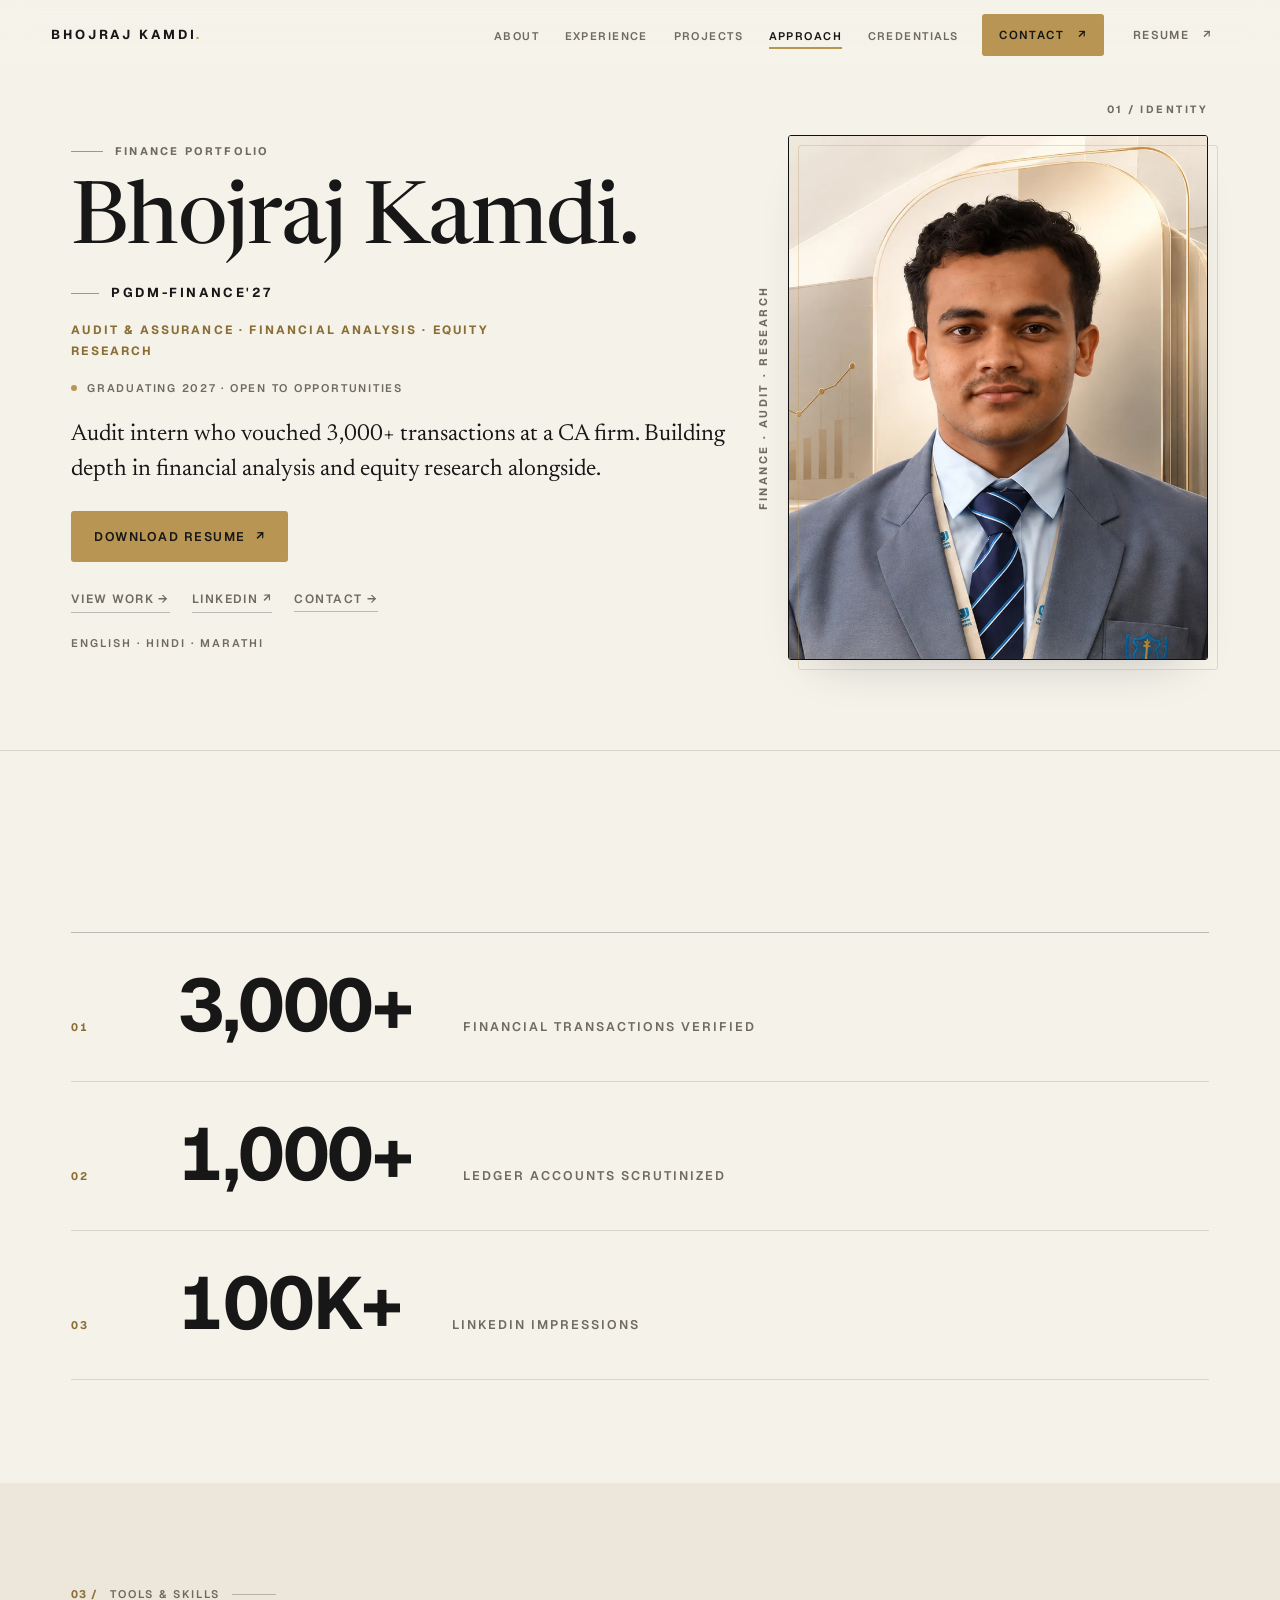
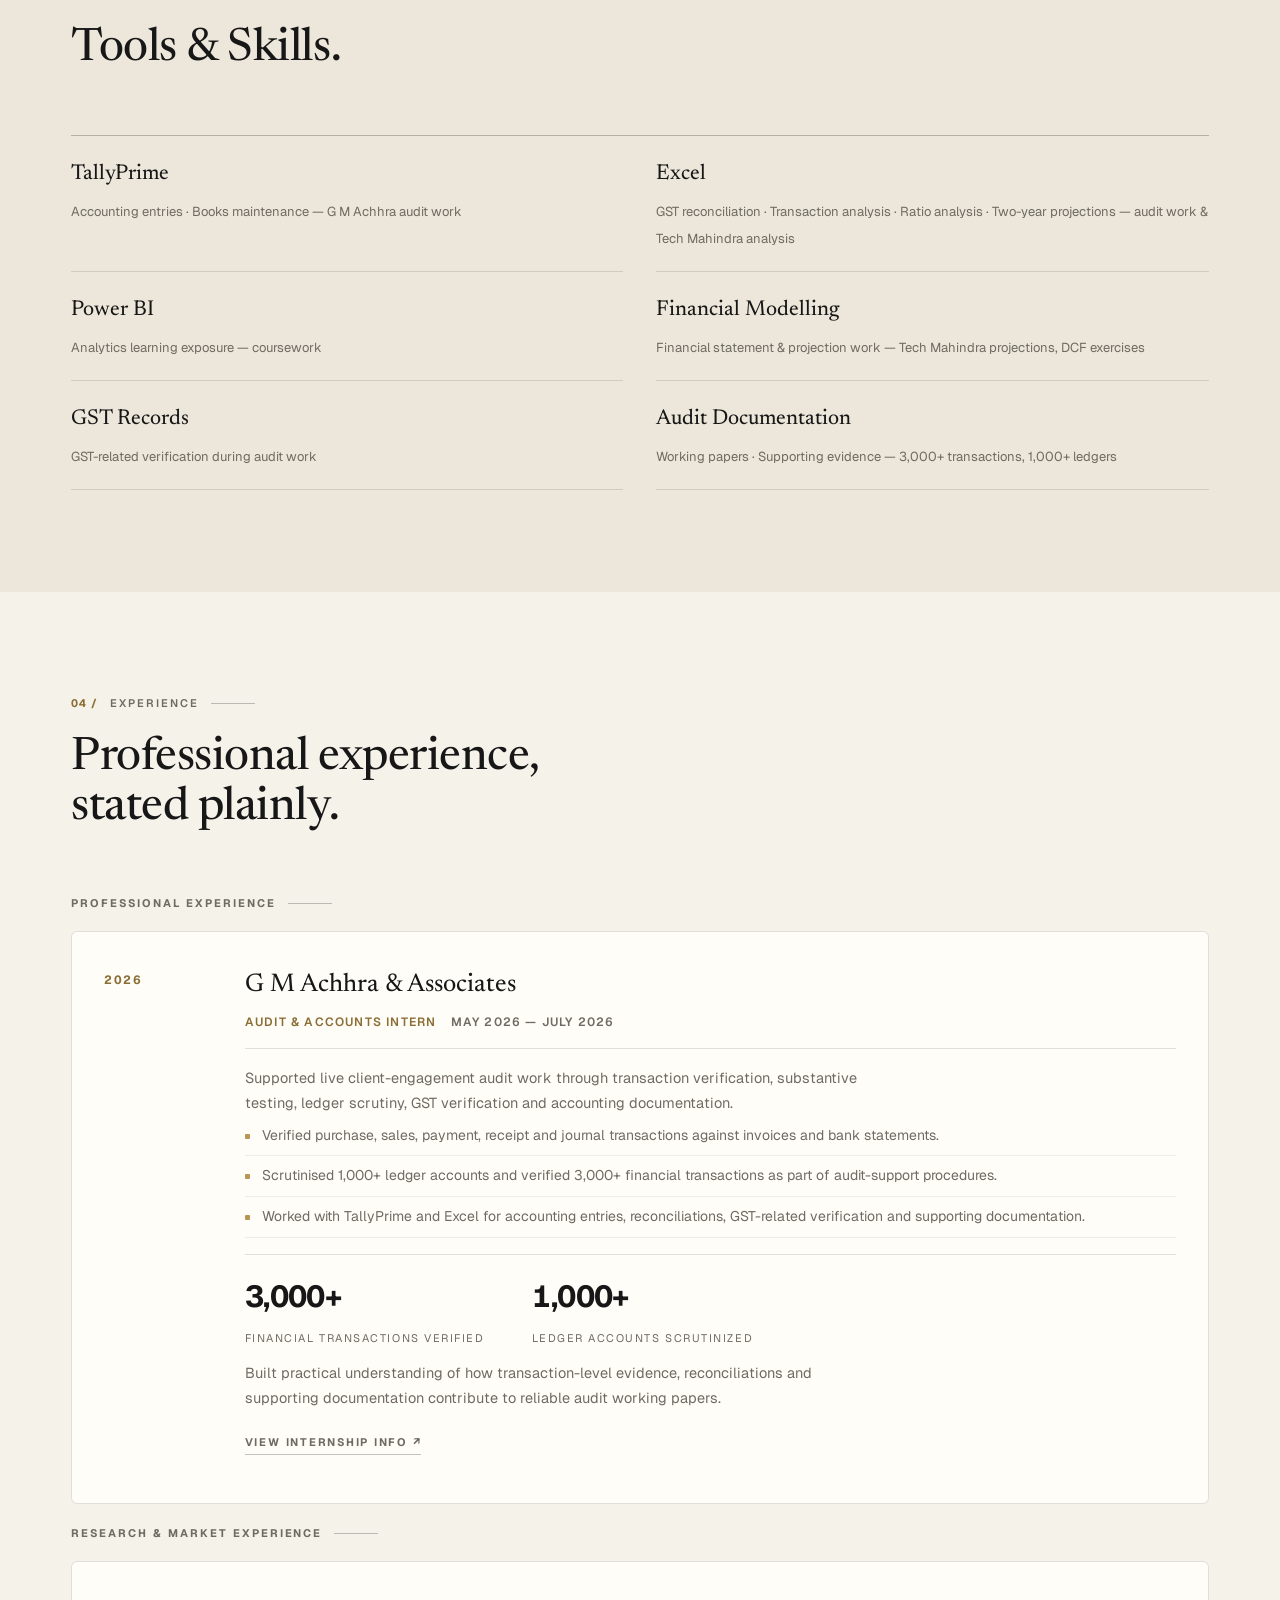
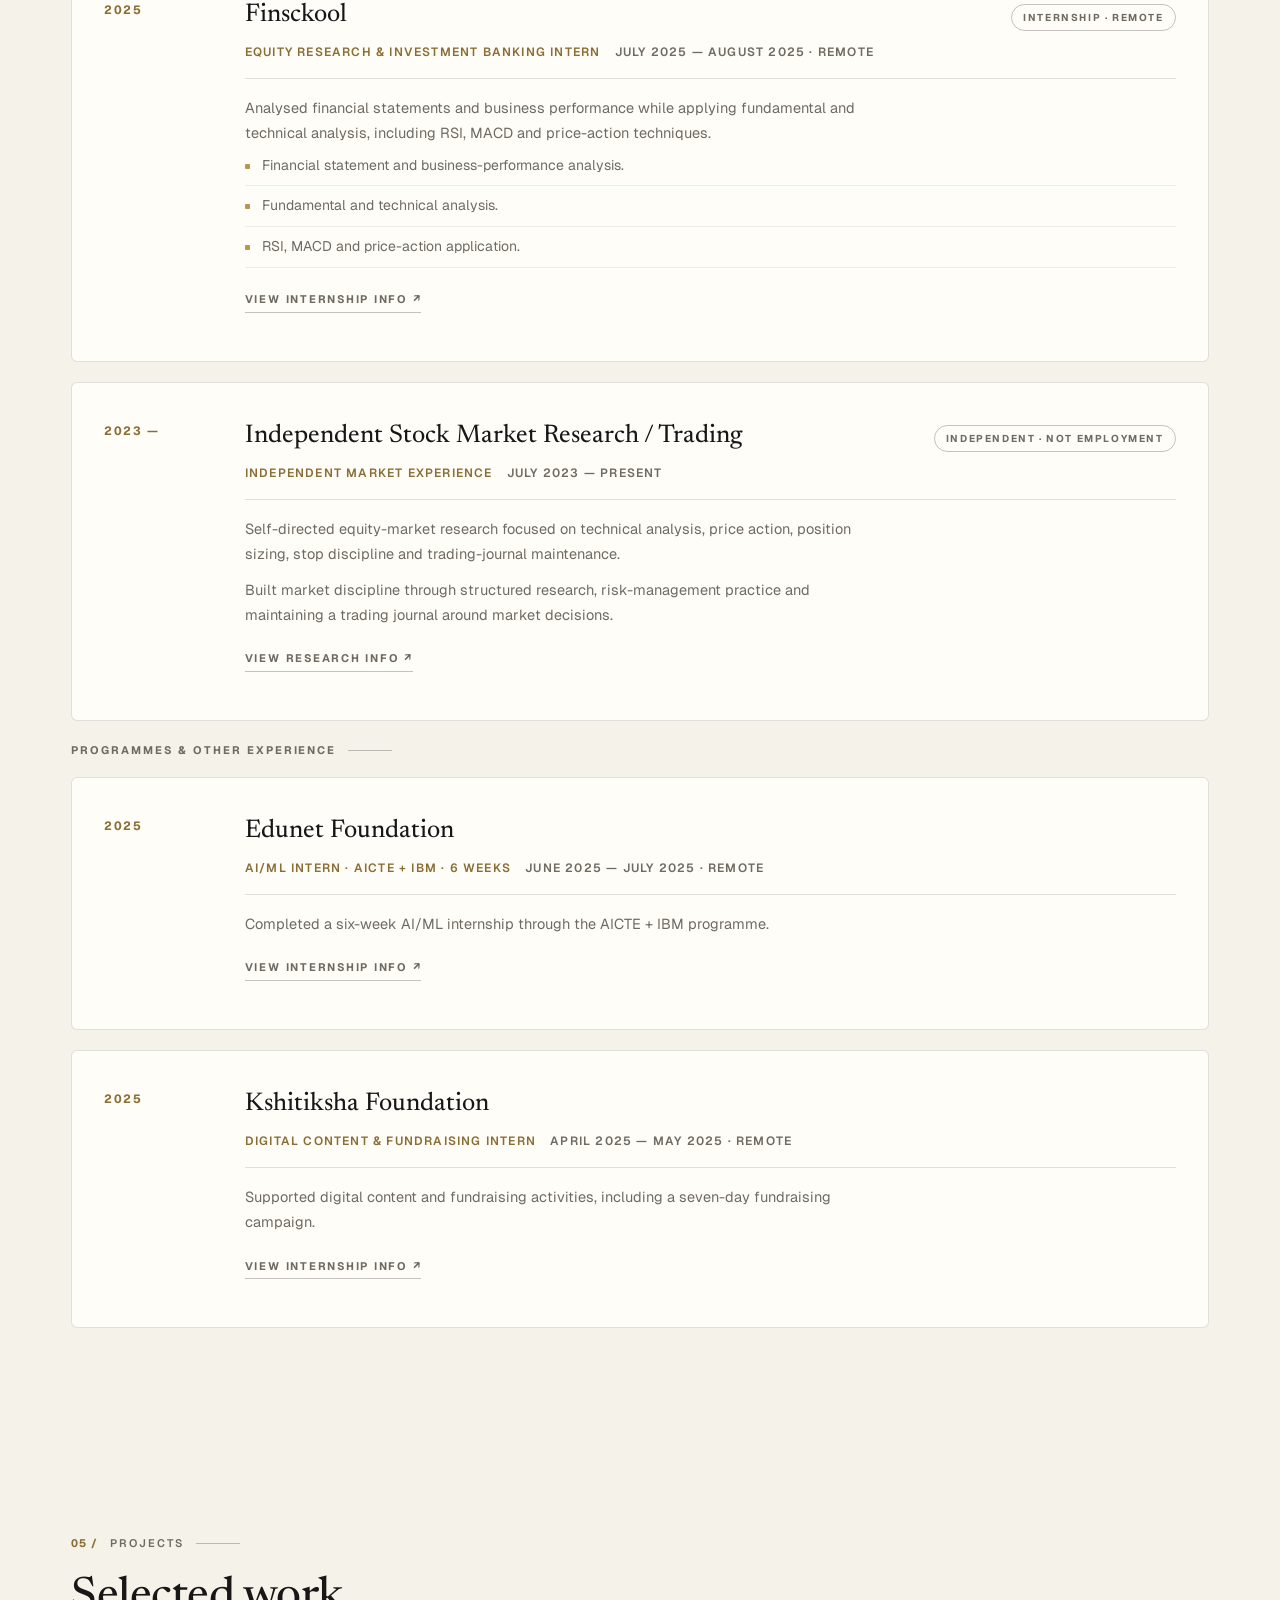
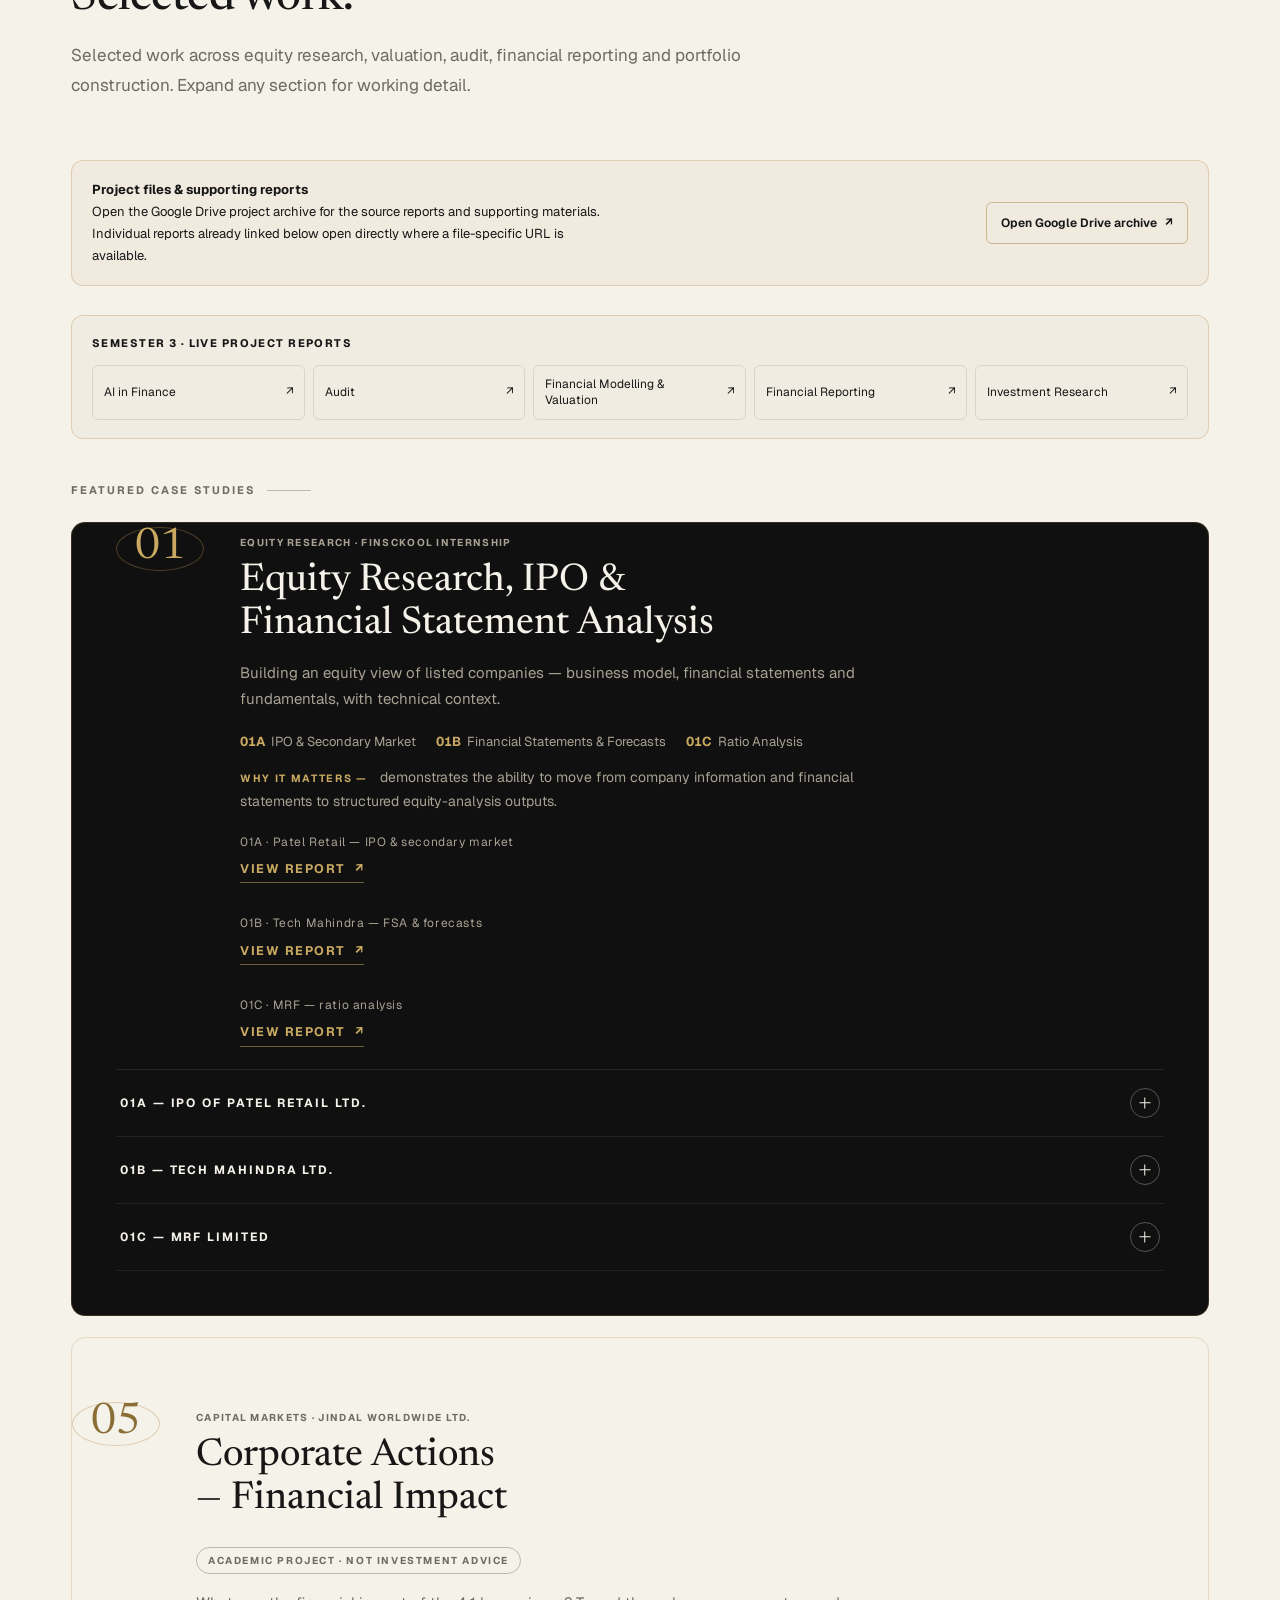
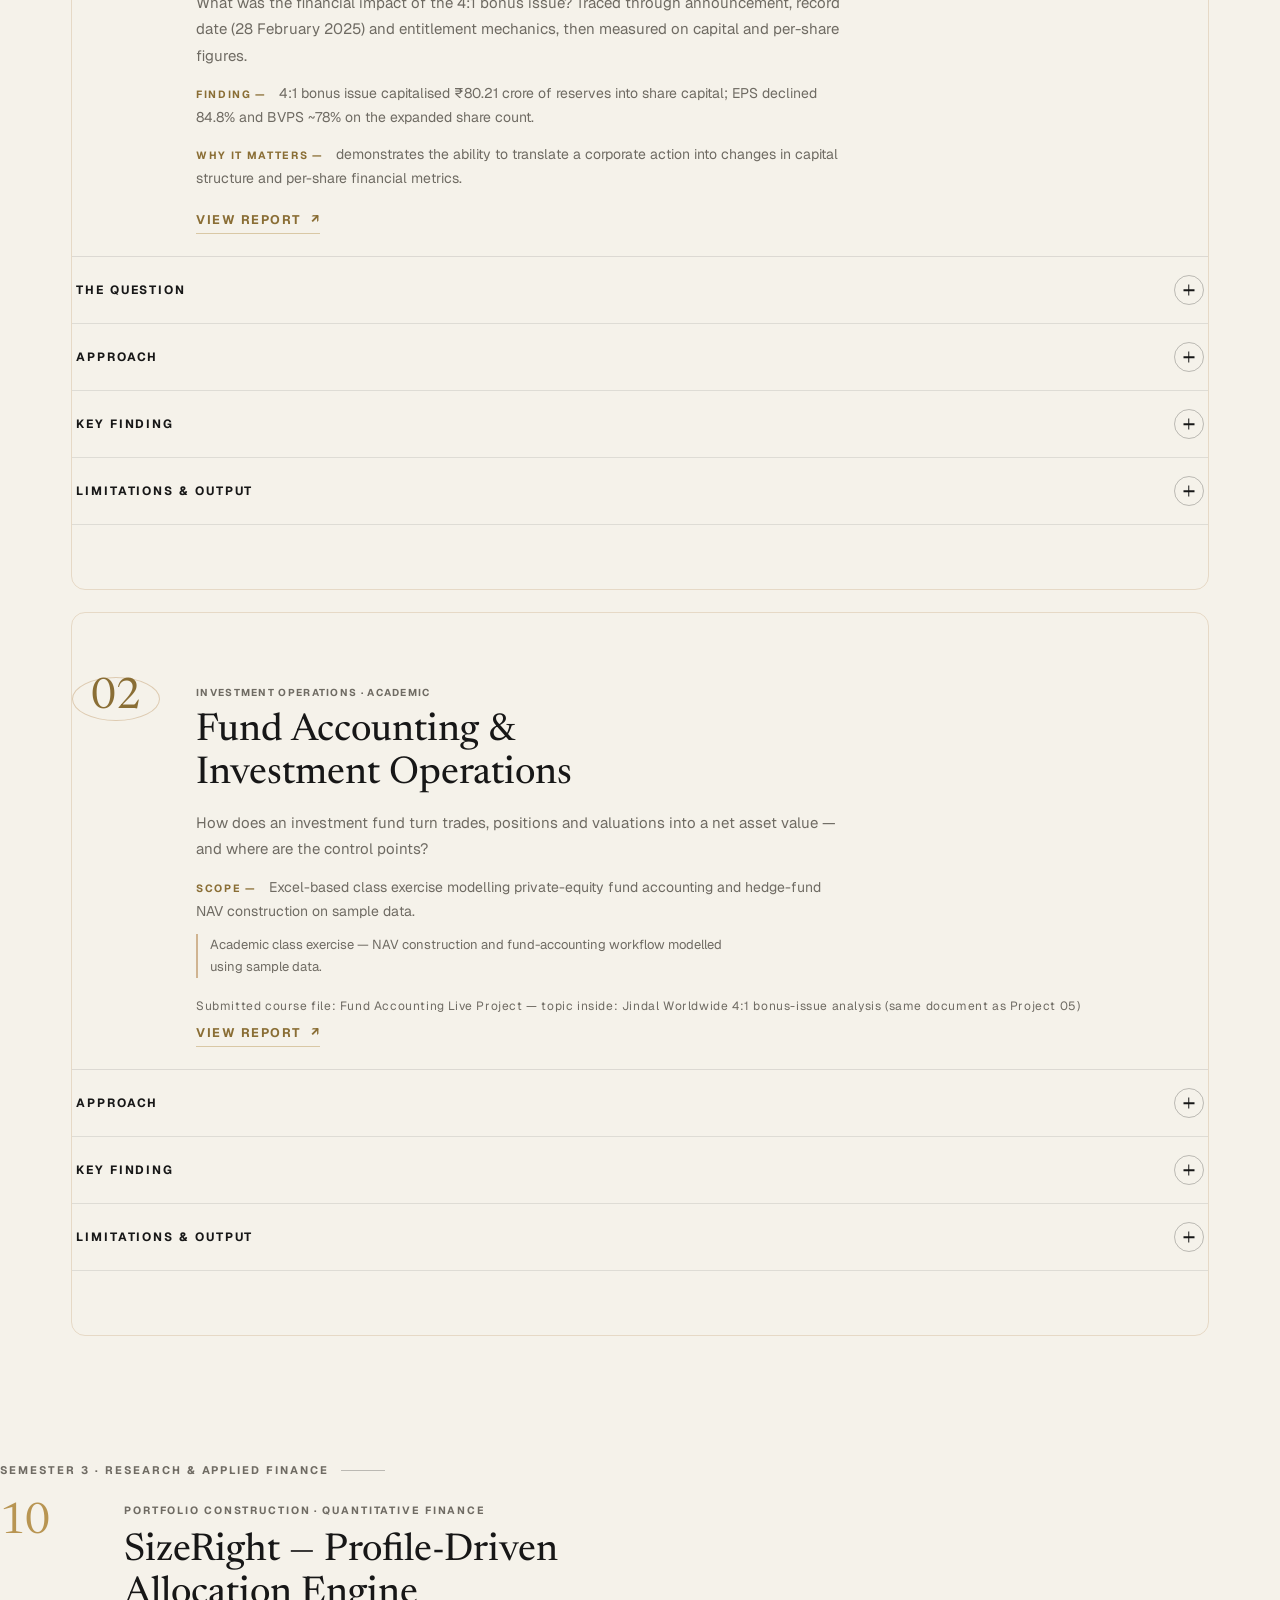
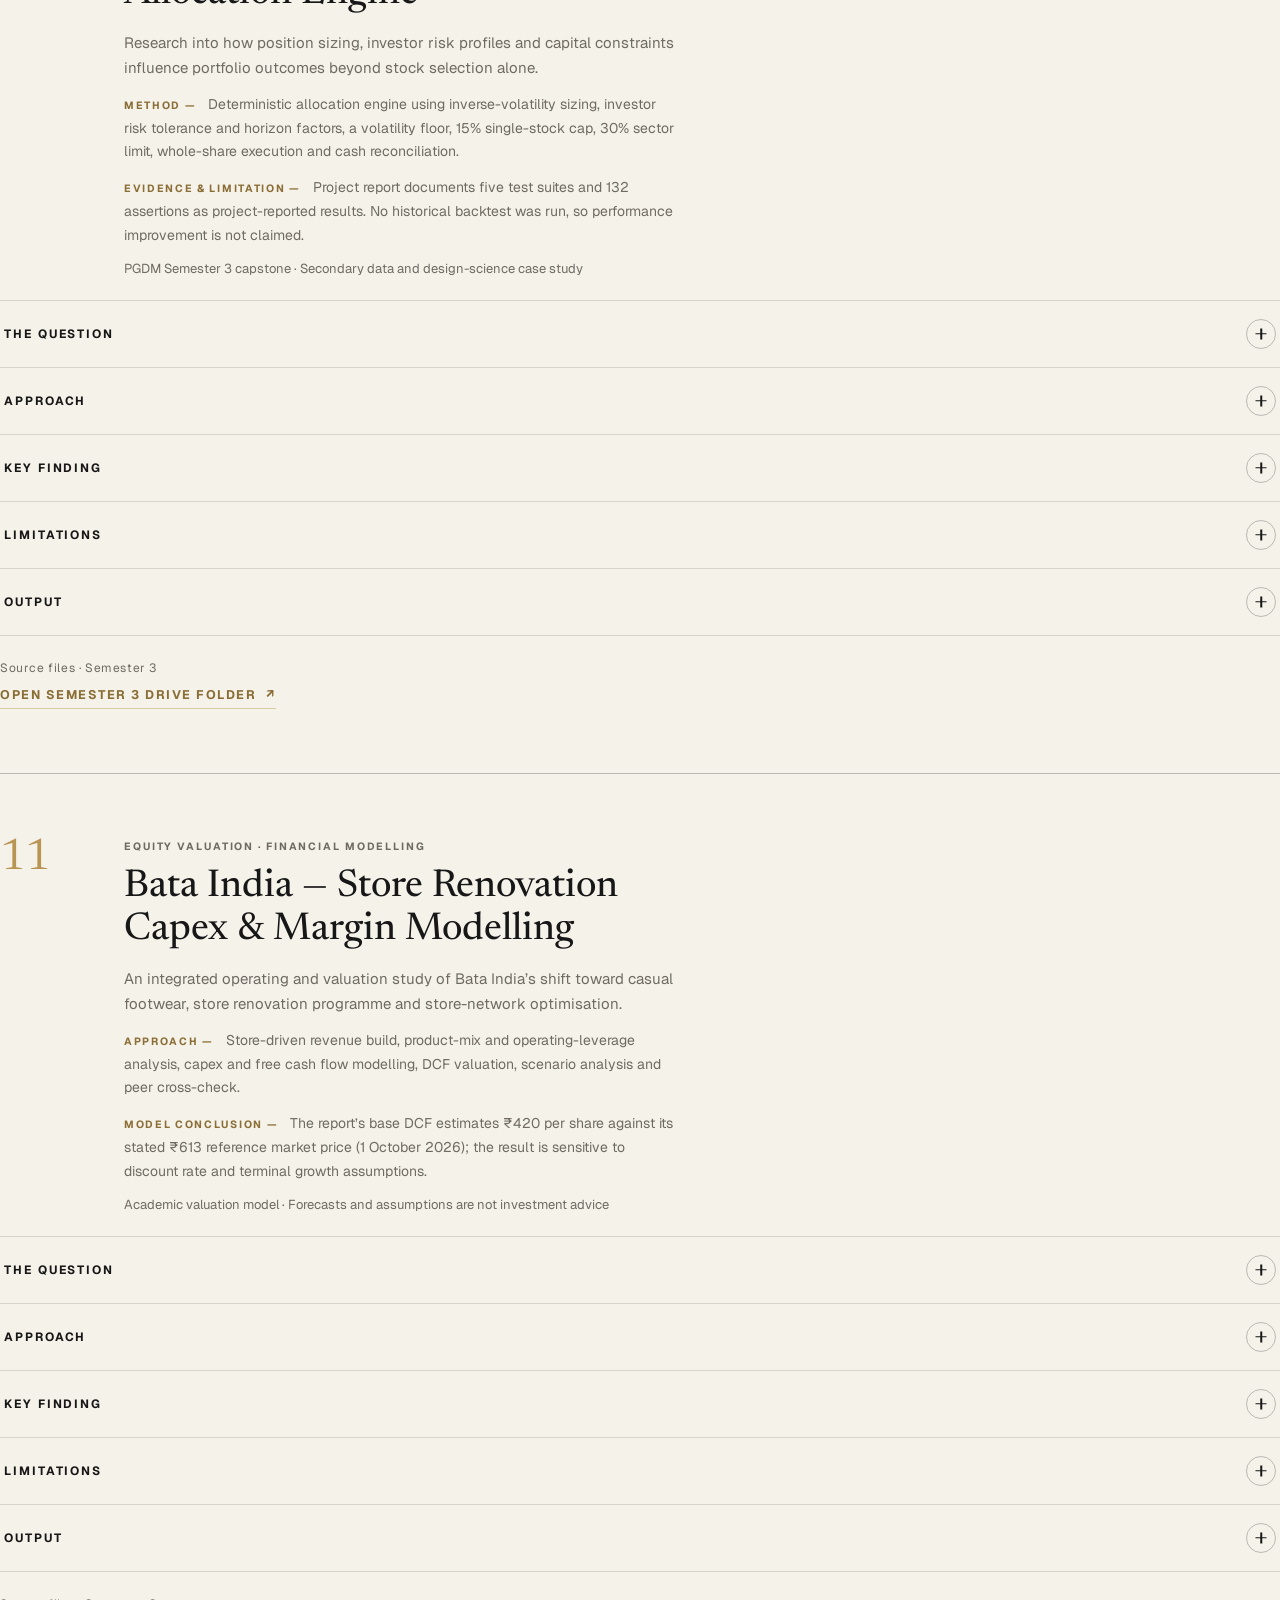
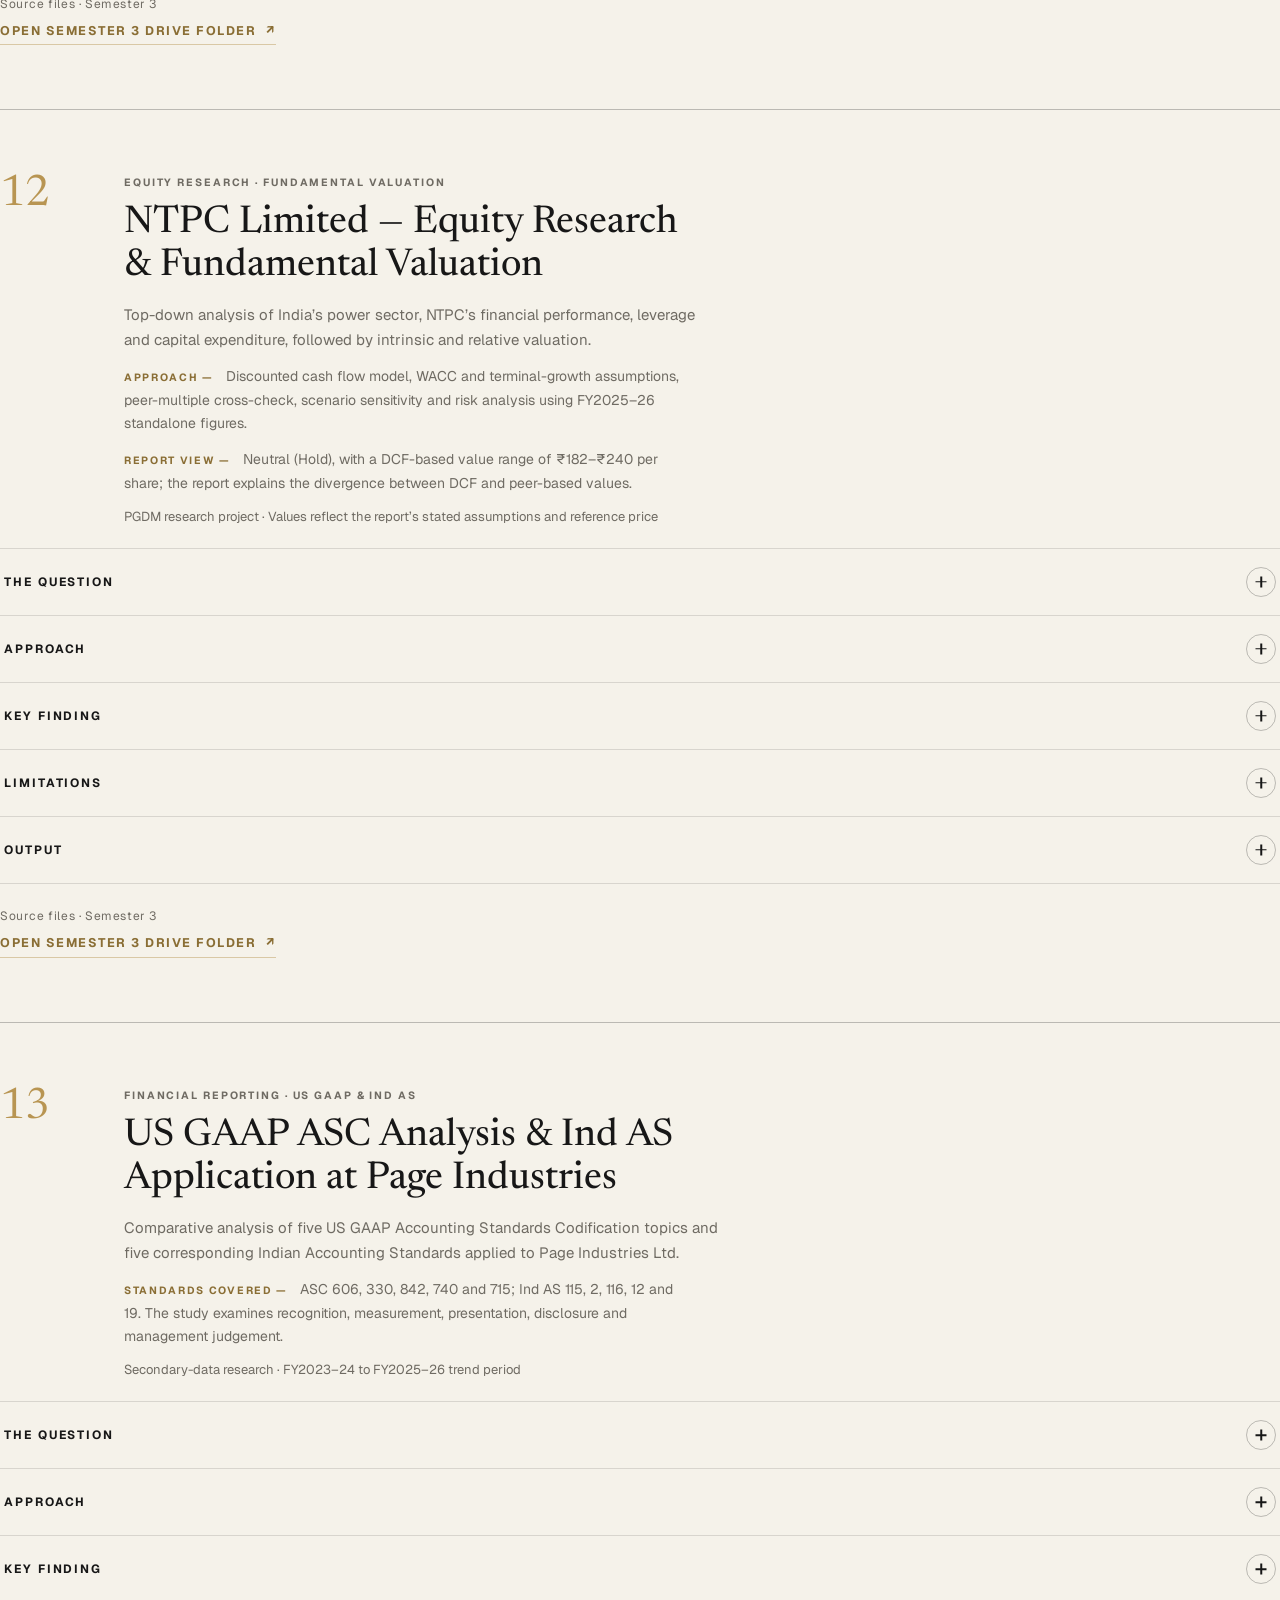
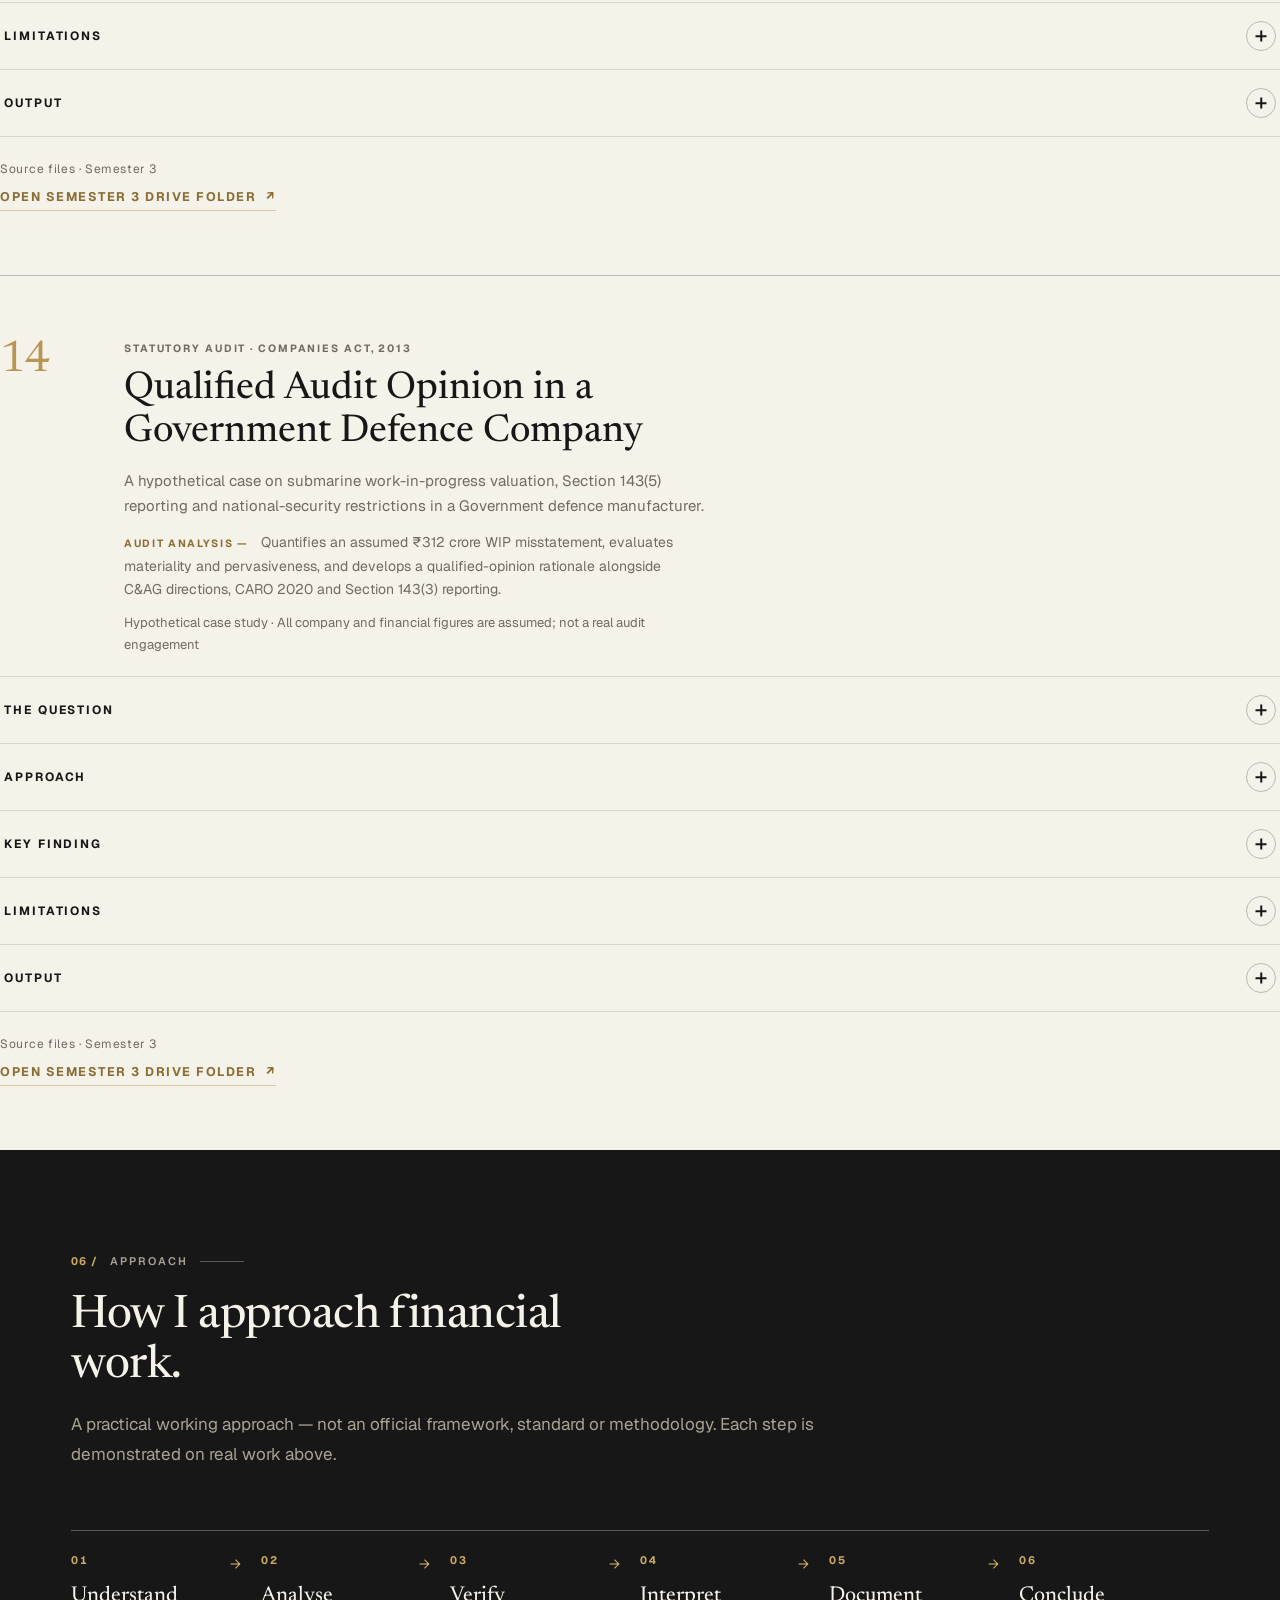
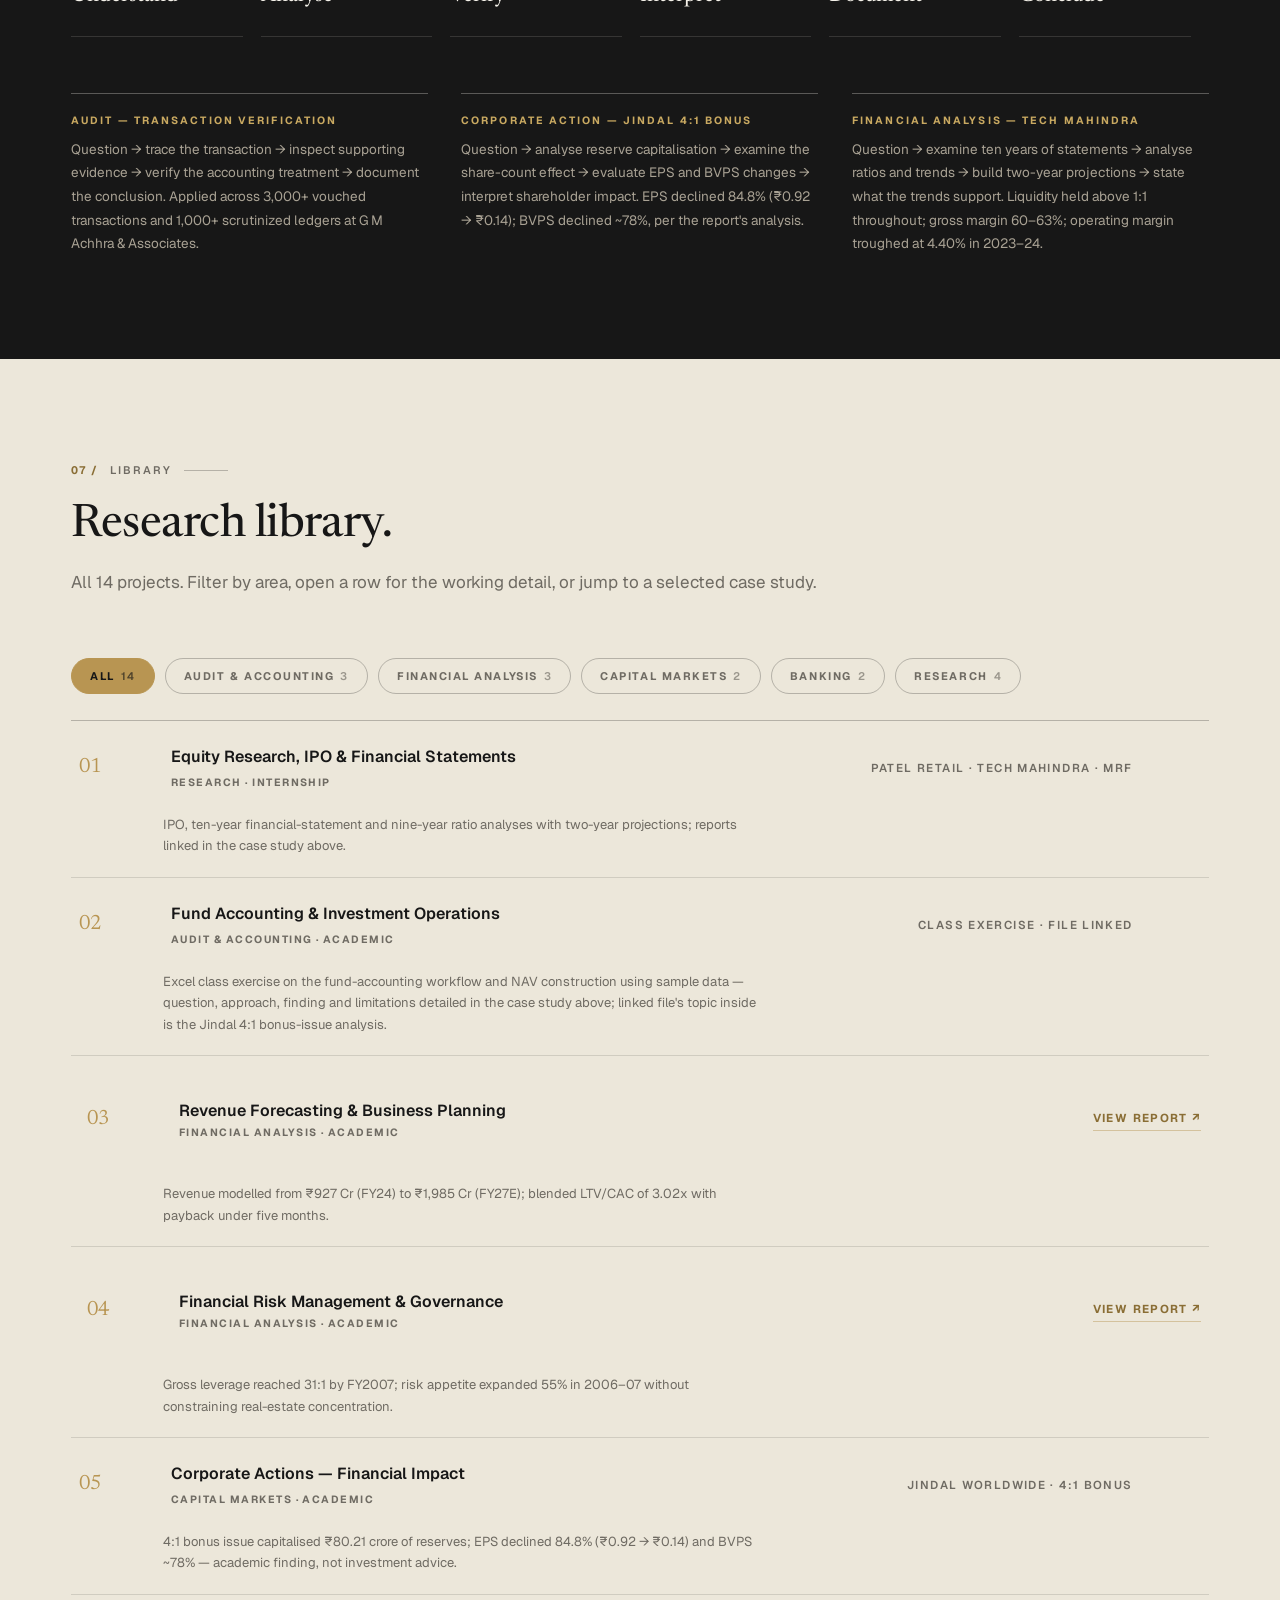
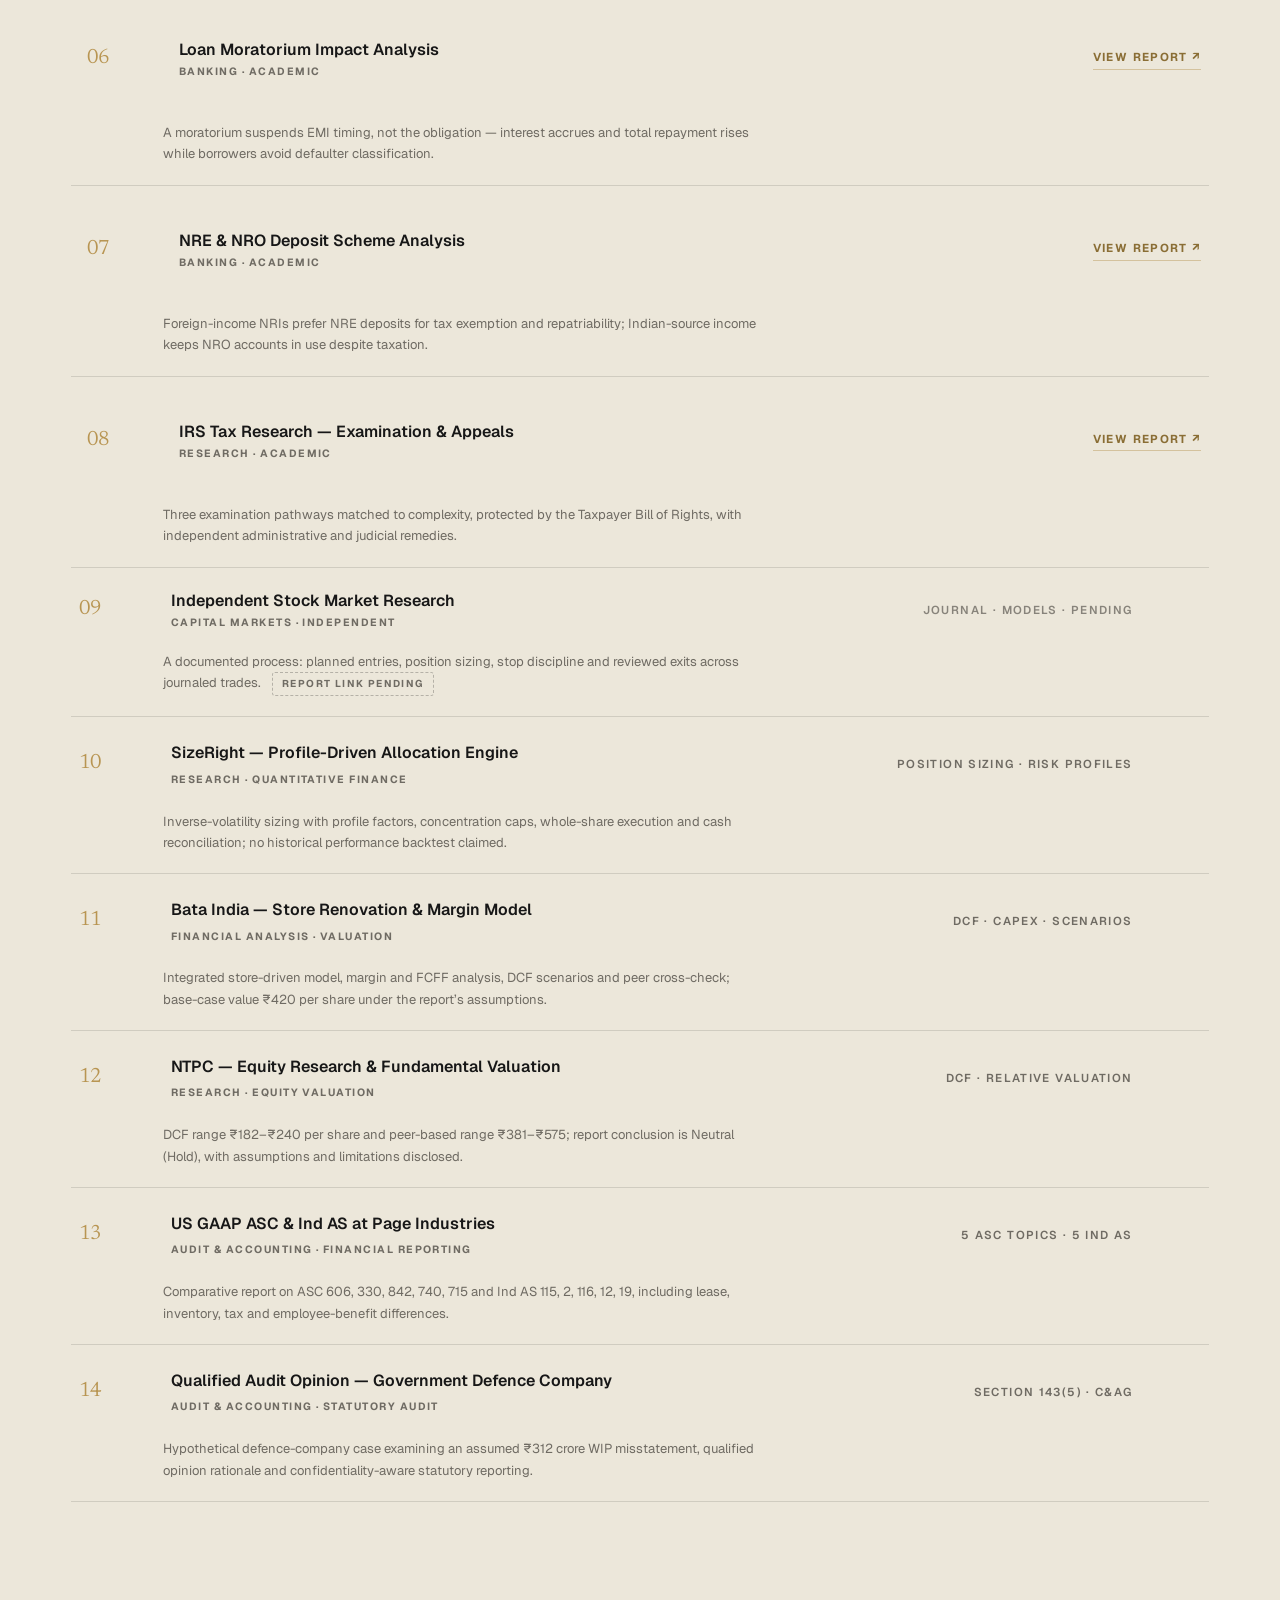
==== index.html @ 4b936862 "Align Semester 3 case numbering with the complete project archive" ====
<!DOCTYPE html>
<html lang="en">
<head>
  <meta charset="UTF-8">
  <meta name="viewport" content="width=device-width, initial-scale=1.0">
  <title>Bhojraj Kamdi — Finance Portfolio | Audit &amp; Assurance, Financial Analysis, Equity Research</title>
  <meta name="description" content="Bhojraj Kamdi — PGDM Finance '27, Imperial School of Banking and Management Studies, Pune. Audit internship, equity research, 14 documented projects, NISM certifications.">
  <meta property="og:title" content="Bhojraj Kamdi — Audit & Assurance · Financial Analysis · Equity Research">
  <meta property="og:description" content="PGDM Finance '27. Statutory audit exposure, financial analysis and equity research — 14 documented projects.">
  <meta property="og:type" content="website">
  <link rel="icon" type="image/svg+xml" href="assets/favicon.svg">
  <link rel="preconnect" href="https://fonts.googleapis.com">
  <link rel="preconnect" href="https://fonts.gstatic.com" crossorigin>
  <link href="https://fonts.googleapis.com/css2?family=Geist:wght@300..800&family=Newsreader:ital,opsz,wght@0,6..72,300..700;1,6..72,300..700&display=swap" rel="stylesheet">
  <link rel="stylesheet" href="assets/styles.css?v=3">
  <noscript><style>.rv{opacity:1 !important;transform:none !important;}.acc-panel,.lib-detail{grid-template-rows:1fr;}</style></noscript>
  <script type="application/ld+json">
  {
    "@context": "https://schema.org",
    "@type": "Person",
    "name": "Bhojraj Kamdi",
    "description": "PGDM Finance '27 — audit and accounts internship, equity research internship, independent market study, nine documented research projects.",
    "sameAs": ["https://www.linkedin.com/in/bhojrajkamdi"],
    "alumniOf": { "@type": "CollegeOrUniversity", "name": "RTM Nagpur University" },
    "affiliation": { "@type": "CollegeOrUniversity", "name": "Imperial School of Banking and Management Studies, Pune" }
  }
  </script>
</head>
<body>
  <a class="skip-link" href="#main">Skip to content</a>
  <span class="rail rail--left" aria-hidden="true">PGDM-Finance'27</span>
  <span class="rail rail--right" aria-hidden="true">Pune · India</span>

  <header class="topbar" id="topbar">
    <a class="brand" href="index.html">Bhojraj Kamdi<span class="brand-dot">.</span></a>
    <nav class="nav" aria-label="Primary">
      <ul>
        <li><a href="#about">About</a></li>
        <li><a href="#experience">Experience</a></li>
        <li><a href="#work">Projects</a></li>
        <li><a href="#approach">Approach</a></li>
        <li><a href="#credentials">Credentials</a></li>
      </ul>
    </nav>
    <div class="topbar-actions">
      <a class="btn btn-solid btn-sm" href="#contact">Contact<span class="arrow">&nbsp;↗</span></a>
      <a class="btn btn-ghost btn-sm" href="https://docs.google.com/document/d/1BFeB2oi3oYkQRqjwEmUpC3M__p_ACSpZ/edit" target="_blank" rel="noopener noreferrer">Resume<span class="arrow">&nbsp;↗</span></a>
    </div>
    <button class="nav-toggle" id="navToggle" aria-expanded="false" aria-label="Open menu" aria-controls="mobileMenu">
      <span class="bar"></span>
      <span class="bar"></span>
    </button>
  </header>

  <div class="mobile-menu" id="mobileMenu">
    <nav aria-label="Mobile">
      <a href="#about"><span class="mnum">01</span>About</a>
      <a href="#experience"><span class="mnum">02</span>Experience</a>
      <a href="#work"><span class="mnum">03</span>Projects</a>
      <a href="#approach"><span class="mnum">04</span>Approach</a>
      <a href="#credentials"><span class="mnum">05</span>Credentials</a>
      <a href="#contact"><span class="mnum">06</span>Contact</a>
      <a href="https://docs.google.com/document/d/1BFeB2oi3oYkQRqjwEmUpC3M__p_ACSpZ/edit" target="_blank" rel="noopener noreferrer"><span class="mnum">07</span>Resume ↗</a>
    </nav>
    <div class="mm-actions">
      <a href="https://www.linkedin.com/in/bhojrajkamdi" target="_blank" rel="noopener noreferrer">LinkedIn ↗</a>
      <a href="https://docs.google.com/document/d/1BFeB2oi3oYkQRqjwEmUpC3M__p_ACSpZ/edit" target="_blank" rel="noopener noreferrer">Resume</a>
    </div>
  </div>

  <main id="main">
    <!-- 01 / IDENTITY -->
    <section class="hero" aria-labelledby="hero-name">
      <div class="container hero-inner">
        <div class="hero-copy">
          <p class="hero-eyebrow anim">Finance Portfolio</p>
          <h1 class="hero-name anim" id="hero-name">Bhojraj Kamdi.</h1>
          <p class="hero-tag anim anim-2"><span class="rule" aria-hidden="true"></span>PGDM-FINANCE'27</p>
          <p class="hero-position anim anim-2">Audit &amp; Assurance · Financial Analysis · Equity Research</p>
          <p class="hero-availability anim anim-2"><span class="avail-dot" aria-hidden="true"></span>Graduating 2027 · Open to opportunities</p>
          <p class="hero-areas anim anim-2">Audit intern who vouched 3,000+ transactions at a CA firm. Building depth in financial analysis and equity research alongside.</p>
        <div class="hero-actions anim anim-4">
            <a class="btn btn-solid" href="https://docs.google.com/document/d/1BFeB2oi3oYkQRqjwEmUpC3M__p_ACSpZ/edit" target="_blank" rel="noopener noreferrer">Download Resume<span class="arrow"> ↗</span></a>
          </div>
          <div class="hero-utils anim anim-5">
            <a href="#work">View work →</a>
            <a href="https://www.linkedin.com/in/bhojrajkamdi" target="_blank" rel="noopener noreferrer">LinkedIn ↗</a>
            <a href="#contact">Contact →</a>
          </div>
          <p class="hero-langs anim anim-5">English · Hindi · Marathi</p>
        </div>

        <div class="hero-media">
          <div class="portrait-stage">
            <span class="portrait-index" aria-hidden="true">01 / Identity</span>
            <span class="portrait-vlabel" aria-hidden="true">Finance · Audit · Research</span>
            <figure class="photo-plate">
              <img class="portrait" src="assets/bhojraj-kamdi-profile.webp" alt="Portrait of Bhojraj Kamdi" width="722" height="928" fetchpriority="high" decoding="async">
            </figure>
            <span class="portrait-hlabel" aria-hidden="true">Finance · Audit · Research</span>
          </div>
        </div>
      </div>
    </section>

    <!-- 02 / EVIDENCE -->
    <section class="section section--ruled" aria-label="Selected figures">
      <div class="container">
        <div class="sec-head rv">
          <p class="sec-label"><span class="num">02 /</span> Key Highlights</p>
        </div>
        <div class="proof-list">
          <div class="proof-row rv">
            <span class="proof-index" aria-hidden="true">01</span>
            <span class="proof-num tnum" data-counter data-counter-target="3000" data-counter-suffix="+" data-counter-duration="1200">3,000+</span>
            <span class="proof-label">Financial Transactions Verified</span>
          </div>
          <div class="proof-row rv d1">
            <span class="proof-index" aria-hidden="true">02</span>
            <span class="proof-num tnum" data-counter data-counter-target="1000" data-counter-suffix="+" data-counter-duration="1000">1,000+</span>
            <span class="proof-label">Ledger Accounts Scrutinized</span>
          </div>
          <div class="proof-row rv d2">
            <span class="proof-index" aria-hidden="true">03</span>
            <span class="proof-num tnum" data-counter data-counter-target="100" data-counter-suffix="K+" data-counter-duration="800">100K+</span>
            <span class="proof-label">LinkedIn Impressions</span>
          </div>
        </div>
      </div>
    </section>

    <!-- 03 / TOOLS & SKILLS -->
    <section class="section section--stone" aria-labelledby="tools-title">
      <div class="container">
        <div class="sec-head rv">
          <p class="sec-label"><span class="num">03 /</span> Tools &amp; Skills</p>
          <h2 class="sec-title" id="tools-title">Tools &amp; Skills.</h2>
        </div>
        <ul class="tools-app rv" aria-label="Tools and where they were applied">
          <li><b>TallyPrime</b><span>Accounting entries · Books maintenance — G M Achhra audit work</span></li>
          <li><b>Excel</b><span>GST reconciliation · Transaction analysis · Ratio analysis · Two-year projections — audit work &amp; Tech Mahindra analysis</span></li>
          <li><b>Power BI</b><span>Analytics learning exposure — coursework</span></li>
          <li><b>Financial Modelling</b><span>Financial statement &amp; projection work — Tech Mahindra projections, DCF exercises</span></li>
          <li><b>GST Records</b><span>GST-related verification during audit work</span></li>
          <li><b>Audit Documentation</b><span>Working papers · Supporting evidence — 3,000+ transactions, 1,000+ ledgers</span></li>
        </ul>
      </div>
    </section>

    <!-- 04 / EXPERIENCE -->
    <section class="section" id="experience" aria-labelledby="exp-title">
      <div class="container">
        <div class="sec-head rv">
          <p class="sec-label"><span class="num">04 /</span> Experience</p>
          <h2 class="sec-title" id="exp-title">Professional experience, stated plainly.</h2>
        </div>

        <p class="exp-group-label rv">Professional experience</p>
        <article class="exp-card rv" aria-label="Audit internship: G M Achhra and Associates">
          <span class="exp-year">2026</span>
          <div>
          <div class="exp-card-head">
            <div>
              <h3>G M Achhra &amp; Associates</h3>
              <p class="exp-card-role">Audit &amp; Accounts Intern <span>May 2026 — July 2026</span></p>
            </div>
          </div>
          <p class="star-text">Supported live client-engagement audit work through transaction verification, substantive testing, ledger scrutiny, GST verification and accounting documentation.</p>
          <ul class="action-list">
            <li>Verified purchase, sales, payment, receipt and journal transactions against invoices and bank statements.</li>
            <li>Scrutinised 1,000+ ledger accounts and verified 3,000+ financial transactions as part of audit-support procedures.</li>
            <li>Worked with TallyPrime and Excel for accounting entries, reconciliations, GST-related verification and supporting documentation.</li>
          </ul>
          <div class="result-strip">
            <div class="result-item"><b class="tnum">3,000+</b><span>Financial transactions verified</span></div>
            <div class="result-item"><b class="tnum">1,000+</b><span>Ledger accounts scrutinized</span></div>
          </div>
          <p class="star-text">Built practical understanding of how transaction-level evidence, reconciliations and supporting documentation contribute to reliable audit working papers.</p>
          <p><a class="info-tab" href="experience.html">View internship info ↗</a></p>
          </div>
        </article>

        <p class="exp-group-label rv">Research &amp; market experience</p>
        <article class="exp-card rv" aria-label="Equity research internship: Finsckool">
          <span class="exp-year">2025</span>
          <div>
          <div class="exp-card-head">
            <div>
              <h3>Finsckool</h3>
              <p class="exp-card-role">Equity Research &amp; Investment Banking Intern <span>July 2025 — August 2025 · Remote</span></p>
            </div>
            <span class="tl-kind">Internship · Remote</span>
          </div>
          <p class="star-text">Analysed financial statements and business performance while applying fundamental and technical analysis, including RSI, MACD and price-action techniques.</p>
          <ul class="action-list">
            <li>Financial statement and business-performance analysis.</li>
            <li>Fundamental and technical analysis.</li>
            <li>RSI, MACD and price-action application.</li>
          </ul>
          <p><a class="info-tab" href="experience.html">View internship info ↗</a></p>
          </div>
        </article>

        <article class="exp-card rv" aria-label="Independent stock market research">
          <span class="exp-year">2023 —</span>
          <div>
          <div class="exp-card-head">
            <div>
              <h3>Independent Stock Market Research / Trading</h3>
              <p class="exp-card-role">Independent Market Experience <span>July 2023 — Present</span></p>
            </div>
            <span class="tl-kind">Independent · Not employment</span>
          </div>
          <p class="star-text">Self-directed equity-market research focused on technical analysis, price action, position sizing, stop discipline and trading-journal maintenance.</p>
          <p class="star-text">Built market discipline through structured research, risk-management practice and maintaining a trading journal around market decisions.</p>
          <p><a class="info-tab" href="experience.html">View research info ↗</a></p>
          </div>
        </article>

        <p class="exp-group-label rv">Programmes &amp; other experience</p>
        <article class="exp-card rv" aria-label="AI ML internship: Edunet Foundation">
          <span class="exp-year">2025</span>
          <div>
          <div class="exp-card-head">
            <div>
              <h3>Edunet Foundation</h3>
              <p class="exp-card-role">AI/ML Intern · AICTE + IBM · 6 weeks <span>June 2025 — July 2025 · Remote</span></p>
            </div>
          </div>
          <p class="star-text">Completed a six-week AI/ML internship through the AICTE + IBM programme.</p>
          <p><a class="info-tab" href="experience.html">View internship info ↗</a></p>
          </div>
        </article>

        <article class="exp-card rv" aria-label="Digital content internship: Kshitiksha Foundation">
          <span class="exp-year">2025</span>
          <div>
          <div class="exp-card-head">
            <div>
              <h3>Kshitiksha Foundation</h3>
              <p class="exp-card-role">Digital Content &amp; Fundraising Intern <span>April 2025 — May 2025 · Remote</span></p>
            </div>
          </div>
          <p class="star-text">Supported digital content and fundraising activities, including a seven-day fundraising campaign.</p>
          <p><a class="info-tab" href="experience.html">View internship info ↗</a></p>
          </div>
        </article>
      </div>
    </section>

    <!-- 05 / WORK -->
    <section class="section" id="work" aria-labelledby="work-title">
      <div class="container">
        <div class="sec-head rv">
          <p class="sec-label"><span class="num">05 /</span> Projects</p>
          <h2 class="sec-title sec-title--wide" id="work-title">Selected work.</h2>
          <p class="lead">Selected work across equity research, valuation, audit, financial reporting and portfolio construction. Expand any section for working detail.</p>
        </div>

        <div class="project-drive-note rv"><p><strong>Project files &amp; supporting reports</strong><br>Open the Google Drive project archive for the source reports and supporting materials. Individual reports already linked below open directly where a file-specific URL is available.</p><a href="https://drive.google.com/drive/u/0/folders/1Y1Z8Ju0RZBIP8k7EP5gQH0271rra957-" target="_blank" rel="noopener noreferrer">Open Google Drive archive <span aria-hidden="true">↗</span></a></div>
        <div class="live-project-links rv" aria-label="Semester 3 live project reports">
          <p class="live-project-heading">Semester 3 · Live project reports</p>
          <div class="live-project-grid">
            <a href="https://docs.google.com/document/d/18jf2dV0_WyICSwVGcLA0dVei4VEEnBnk/edit?usp=drive_link" target="_blank" rel="noopener noreferrer"><span>AI in Finance</span><span aria-hidden="true">↗</span></a>
            <a href="https://docs.google.com/document/d/1vTkkLlFDqeDfH6Cy1lQAf2Il08225ZnY/edit?usp=drive_link" target="_blank" rel="noopener noreferrer"><span>Audit</span><span aria-hidden="true">↗</span></a>
            <a href="https://docs.google.com/document/d/1Cy3-Fhz0zzeDlXy7143tufdGQLakAhRA/edit?usp=drive_link" target="_blank" rel="noopener noreferrer"><span>Financial Modelling & Valuation</span><span aria-hidden="true">↗</span></a>
            <a href="https://docs.google.com/document/d/15_LNEUVA29AoEoxq4TP8MniRWhcfPKY-/edit?usp=drive_link" target="_blank" rel="noopener noreferrer"><span>Financial Reporting</span><span aria-hidden="true">↗</span></a>
            <a href="https://docs.google.com/document/d/1UMdpb7_7EZrPmKCcKV2yx-humW3T3s7X/edit?usp=drive_link" target="_blank" rel="noopener noreferrer"><span>Investment Research</span><span aria-hidden="true">↗</span></a>
          </div>
        </div>
        <p class="exp-group-label rv">Featured case studies</p>
        <article class="case case--dark rv" id="case-01">
          <div class="case-top">
            <span class="case-num">01</span>
            <div>
              <span class="case-type">Equity Research · Finsckool Internship</span>
              <h3 class="case-title">Equity Research, IPO &amp; Financial Statement Analysis</h3>
              <p class="case-lede">Building an equity view of listed companies — business model, financial statements and fundamentals, with technical context.</p>
              <div class="sub-list">
                <span><b>01A</b>IPO &amp; Secondary Market</span>
                <span><b>01B</b>Financial Statements &amp; Forecasts</span>
                <span><b>01C</b>Ratio Analysis</span>
              </div>
              <p class="case-finding"><b>Why it matters —</b> demonstrates the ability to move from company information and financial statements to structured equity-analysis outputs.</p>
              <div class="case-cta"><div class="report-link-list"><div class="report-item"><span class="report-cap">01A · Patel Retail — IPO &amp; secondary market</span><a class="arrow-link" href="https://drive.google.com/file/d/1pGAY4Vr_cwJC33Z5CAIImhbXU2Av9RaV/view?usp=drive_link" target="_blank" rel="noopener noreferrer"><span>View report</span><span class="arrow">↗</span></a></div><div class="report-item"><span class="report-cap">01B · Tech Mahindra — FSA &amp; forecasts</span><a class="arrow-link" href="https://drive.google.com/file/d/13X6SglaG91yu_porTelERwR6Js7KmhCo/view?usp=drive_link" target="_blank" rel="noopener noreferrer"><span>View report</span><span class="arrow">↗</span></a></div><div class="report-item"><span class="report-cap">01C · MRF — ratio analysis</span><a class="arrow-link" href="https://docs.google.com/document/d/1b0azJOrUWnRysQ4T6offfiIfnlYEiOCq/edit?usp=drive_link&amp;ouid=113586569177191721533&amp;rtpof=true&amp;sd=true" target="_blank" rel="noopener noreferrer"><span>View report</span><span class="arrow">↗</span></a></div></div></div>
            </div>
          </div>
          <div class="acc">
            <div class="acc-item">
              <button class="acc-btn" data-acc-btn aria-expanded="false"><span>01A — IPO of Patel Retail Ltd.</span><span class="plus" aria-hidden="true"></span></button>
              <div class="acc-panel"><div class="acc-panel-inner"><div>
                How do IPO fundamentals translate into sustained secondary market performance? IPO documents and exchange price data, combining fundamental review (pricing, subscription, valuation vs peers) with technical context — RSI, MACD, moving averages, support-resistance, volume. Favourable fundamentals and reasonable valuation supported positive initial sentiment; sustained performance depended on market conditions, liquidity, institutional participation and technical confirmation. Full report covering listing to October 2025.
                <div class="case-cta"><div class="report-link-list"><div class="report-item"><a class="arrow-link" href="https://drive.google.com/file/d/1pGAY4Vr_cwJC33Z5CAIImhbXU2Av9RaV/view?usp=drive_link" target="_blank" rel="noopener noreferrer"><span>View report</span><span class="arrow">↗</span></a></div></div></div>
              </div></div></div>
            </div>
            <div class="acc-item">
              <button class="acc-btn" data-acc-btn aria-expanded="false"><span>01B — Tech Mahindra Ltd.</span><span class="plus" aria-hidden="true"></span></button>
              <div class="acc-panel"><div class="acc-panel-inner"><div>
                How has Tech Mahindra’s financial health evolved over ten years, and what do trend patterns suggest? Ratio analysis across liquidity, profitability, leverage and market performance over FY2016–FY2025, with trend analysis and two-year forward projections. Liquidity stayed above the 1:1 benchmark throughout; gross margin held 60–63%; operating margin dipped to 4.40% in 2023–24 with partial recovery in 2025. Full report with two-year projections.
                <div class="case-cta"><div class="report-link-list"><div class="report-item"><a class="arrow-link" href="https://drive.google.com/file/d/13X6SglaG91yu_porTelERwR6Js7KmhCo/view?usp=drive_link" target="_blank" rel="noopener noreferrer"><span>View report</span><span class="arrow">↗</span></a></div></div></div>
              </div></div></div>
            </div>
            <div class="acc-item">
              <button class="acc-btn" data-acc-btn aria-expanded="false"><span>01C — MRF Limited</span><span class="plus" aria-hidden="true"></span></button>
              <div class="acc-panel"><div class="acc-panel-inner"><div>
                How did MRF perform across economic cycles — pre-COVID, pandemic, commodity inflation, recovery? Nine-year ratio analysis (FY2017–FY2025) across liquidity, profitability, leverage, valuation and dividend policy, with CAGR-based projections to 2027 and 2030. Revenue more than doubled (₹13,412 Cr to ₹28,152 Cr); margins compressed sharply in 2022–23 then recovered; debt dependence reduced materially. Full report with ratio tables and projections.
                <div class="case-cta"><div class="report-link-list"><div class="report-item"><a class="arrow-link" href="https://docs.google.com/document/d/1b0azJOrUWnRysQ4T6offfiIfnlYEiOCq/edit?usp=drive_link&amp;ouid=113586569177191721533&amp;rtpof=true&amp;sd=true" target="_blank" rel="noopener noreferrer"><span>View report</span><span class="arrow">↗</span></a></div></div></div>
              </div></div></div>
            </div>
          </div>
        </article>

        <article class="case rv" id="case-05">
          <div class="case-top">
            <span class="case-num">05</span>
            <div>
              <span class="case-type">Capital Markets · Jindal Worldwide Ltd.</span>
              <h3 class="case-title">Corporate Actions — Financial Impact</h3>
              <p><span class="tl-kind">Academic project · Not investment advice</span></p>
              <p class="case-lede">What was the financial impact of the 4:1 bonus issue? Traced through announcement, record date (28 February 2025) and entitlement mechanics, then measured on capital and per-share figures.</p>
              <p class="case-finding"><b>Finding —</b> 4:1 bonus issue capitalised ₹80.21 crore of reserves into share capital; EPS declined 84.8% and BVPS ~78% on the expanded share count.</p>
              <p class="case-finding"><b>Why it matters —</b> demonstrates the ability to translate a corporate action into changes in capital structure and per-share financial metrics.</p>
              <div class="case-cta"><div class="report-link-list"><div class="report-item"><a class="arrow-link" href="https://docs.google.com/document/d/1-ST0W2-EolFUOAw8sI0Gc8BhKvERcQRi/edit?usp=drive_link&amp;ouid=113586569177191721533&amp;rtpof=true&amp;sd=true" target="_blank" rel="noopener noreferrer"><span>View report</span><span class="arrow">↗</span></a></div></div></div>
            </div>
          </div>
          <div class="acc">
            <div class="acc-item">
              <button class="acc-btn" data-acc-btn aria-expanded="false"><span>The question</span><span class="plus" aria-hidden="true"></span></button>
              <div class="acc-panel"><div class="acc-panel-inner"><div>What was the financial impact of the 4:1 bonus issue on shareholder wealth, capital structure, EPS and market valuation?</div></div></div>
            </div>
            <div class="acc-item">
              <button class="acc-btn" data-acc-btn aria-expanded="false"><span>Approach</span><span class="plus" aria-hidden="true"></span></button>
              <div class="acc-panel"><div class="acc-panel-inner"><div>Bonus mechanics — 4:1 ratio, record date 28 February 2025 — followed through share capital transformation, reserve capitalisation and EPS measurement against market price movement.</div></div></div>
            </div>
            <div class="acc-item">
              <button class="acc-btn" data-acc-btn aria-expanded="false"><span>Key finding</span><span class="plus" aria-hidden="true"></span></button>
              <div class="acc-panel"><div class="acc-panel-inner"><div>Share capital moved from ₹20.05 Cr to ₹100.26 Cr on reserve capitalisation of ₹80.21 Cr; EPS adjusted from ₹0.92 to ₹0.14 (an 84.8% decline) following the 4:1 issuance, with BVPS declining ~78% and ROE and capital structure analysed through the issue — figures as reported in the analysis.</div></div></div>
            </div>
            <div class="acc-item">
              <button class="acc-btn" data-acc-btn aria-expanded="false"><span>Limitations &amp; output</span><span class="plus" aria-hidden="true"></span></button>
              <div class="acc-panel"><div class="acc-panel-inner"><div>Single-company study; bonus effects not isolated from broader market movement; no peer bonus-issue comparison. Output: impact analysis with signed report version. Academic project — not investment advice.
                <div class="case-cta"><div class="report-link-list"><div class="report-item"><a class="arrow-link" href="https://docs.google.com/document/d/1-ST0W2-EolFUOAw8sI0Gc8BhKvERcQRi/edit?usp=drive_link&amp;ouid=113586569177191721533&amp;rtpof=true&amp;sd=true" target="_blank" rel="noopener noreferrer"><span>View report</span><span class="arrow">↗</span></a></div></div></div>
              </div></div></div>
            </div>
          </div>
        </article>

        <article class="case rv" id="case-02">
          <div class="case-top">
            <span class="case-num">02</span>
            <div>
              <span class="case-type">Investment Operations · Academic</span>
              <h3 class="case-title">Fund Accounting &amp; Investment Operations</h3>
              <p class="case-lede">How does an investment fund turn trades, positions and valuations into a net asset value — and where are the control points?</p>
              <p class="case-finding"><b>Scope —</b> Excel-based class exercise modelling private-equity fund accounting and hedge-fund NAV construction on sample data.</p>
              <p class="case-scope-note">Academic class exercise — NAV construction and fund-accounting workflow modelled using sample data.</p>
              <div class="case-cta"><div class="report-link-list"><div class="report-item"><span class="report-cap">Submitted course file: Fund Accounting Live Project — topic inside: Jindal Worldwide 4:1 bonus-issue analysis (same document as Project 05)</span><a class="arrow-link" href="https://docs.google.com/document/d/1-ST0W2-EolFUOAw8sI0Gc8BhKvERcQRi/edit?usp=drive_link&amp;ouid=113586569177191721533&amp;rtpof=true&amp;sd=true" target="_blank" rel="noopener noreferrer"><span>View report</span><span class="arrow">↗</span></a></div></div></div>
            </div>
          </div>
          <div class="acc">
            <div class="acc-item">
              <button class="acc-btn" data-acc-btn aria-expanded="false"><span>Approach</span><span class="plus" aria-hidden="true"></span></button>
              <div class="acc-panel"><div class="acc-panel-inner"><div>Excel-based class exercise modelling private-equity fund accounting (commitments, calls, fees, carried-interest waterfall) and hedge-fund structure (subscriptions, journal entries, NAV, incentive fees).</div></div></div>
            </div>
            <div class="acc-item">
              <button class="acc-btn" data-acc-btn aria-expanded="false"><span>Key finding</span><span class="plus" aria-hidden="true"></span></button>
              <div class="acc-panel"><div class="acc-panel-inner"><div>End-to-end models of the fund-accounting workflow: capital accounting, fee computation, waterfall distribution and NAV construction.</div></div></div>
            </div>
            <div class="acc-item">
              <button class="acc-btn" data-acc-btn aria-expanded="false"><span>Limitations &amp; output</span><span class="plus" aria-hidden="true"></span></button>
              <div class="acc-panel"><div class="acc-panel-inner"><div>Class exercise on sample data — not real fund data. Output: Excel models only, no standalone published report.
              </div></div></div>
            </div>
          </div>
        </article>
      </div>
    </section>


        <!-- SEMESTER 3 / ADDITIVE PROJECTS -->
        <p class="exp-group-label rv">Semester 3 · Research &amp; Applied Finance</p>
        <article class="case rv" id="case-s3-sizeright">
          <div class="case-top"><span class="case-num">10</span><div>
            <span class="case-type">Portfolio Construction · Quantitative Finance</span>
            <h3 class="case-title">SizeRight — Profile-Driven Allocation Engine</h3>
            <p class="case-lede">Research into how position sizing, investor risk profiles and capital constraints influence portfolio outcomes beyond stock selection alone.</p>
            <p class="case-finding"><b>Method —</b> Deterministic allocation engine using inverse-volatility sizing, investor risk tolerance and horizon factors, a volatility floor, 15% single-stock cap, 30% sector limit, whole-share execution and cash reconciliation.</p>
            <p class="case-finding"><b>Evidence &amp; limitation —</b> Project report documents five test suites and 132 assertions as project-reported results. No historical backtest was run, so performance improvement is not claimed.</p>
            <p class="case-scope-note">PGDM Semester 3 capstone · Secondary data and design-science case study</p>
          </div></div>
        
          <div class="acc">
            <div class="acc-item"><button class="acc-btn" data-acc-btn aria-expanded="false"><span>The question</span><span class="plus" aria-hidden="true"></span></button><div class="acc-panel"><div class="acc-panel-inner"><div>How much does position sizing, rather than stock selection alone, determine risk-adjusted portfolio outcomes across different investor risk profiles?</div></div></div></div>
            <div class="acc-item"><button class="acc-btn" data-acc-btn aria-expanded="false"><span>Approach</span><span class="plus" aria-hidden="true"></span></button><div class="acc-panel"><div class="acc-panel-inner"><div>Design-science case study using secondary information; deterministic inverse-volatility sizing adjusted for risk tolerance and investment horizon, with a volatility floor, 15% single-stock cap, 30% sector cap and whole-share execution.</div></div></div></div>
            <div class="acc-item"><button class="acc-btn" data-acc-btn aria-expanded="false"><span>Key finding</span><span class="plus" aria-hidden="true"></span></button><div class="acc-panel"><div class="acc-panel-inner"><div>The report’s RELIANCE example uses ₹70,000 capital, ₹2,940.50 share price and 18.5% volatility. The 15% cap produces a ₹10,500 position budget; 3 shares cost ₹8,821.50, leaving ₹61,178.50 in cash. The report records five test suites and 132 assertions as project-reported evidence.</div></div></div></div>
            <div class="acc-item"><button class="acc-btn" data-acc-btn aria-expanded="false"><span>Limitations</span><span class="plus" aria-hidden="true"></span></button><div class="acc-panel"><div class="acc-panel-inner"><div>No historical backtest or measured return series was supplied; the report does not claim improved returns or Sharpe ratios. Small capital and whole-share rounding can compress profile-driven allocation differences.</div></div></div></div>
            <div class="acc-item"><button class="acc-btn" data-acc-btn aria-expanded="false"><span>Output</span><span class="plus" aria-hidden="true"></span></button><div class="acc-panel"><div class="acc-panel-inner"><div>SizeRight research report and profile-driven allocation engine.</div></div></div></div>
          </div>
        
            <div class="case-cta"><div class="report-link-list"><div class="report-item"><span class="report-cap">Source files · Semester 3</span><a class="arrow-link" href="https://drive.google.com/drive/u/0/folders/1Y1Z8Ju0RZBIP8k7EP5gQH0271rra957-" target="_blank" rel="noopener noreferrer"><span>Open Semester 3 Drive folder</span><span class="arrow">↗</span></a></div></div></div>
          </article>
        <article class="case rv" id="case-s3-bata">
          <div class="case-top"><span class="case-num">11</span><div>
            <span class="case-type">Equity Valuation · Financial Modelling</span>
            <h3 class="case-title">Bata India — Store Renovation Capex &amp; Margin Modelling</h3>
            <p class="case-lede">An integrated operating and valuation study of Bata India’s shift toward casual footwear, store renovation programme and store-network optimisation.</p>
            <p class="case-finding"><b>Approach —</b> Store-driven revenue build, product-mix and operating-leverage analysis, capex and free cash flow modelling, DCF valuation, scenario analysis and peer cross-check.</p>
            <p class="case-finding"><b>Model conclusion —</b> The report’s base DCF estimates ₹420 per share against its stated ₹613 reference market price (1 October 2026); the result is sensitive to discount rate and terminal growth assumptions.</p>
            <p class="case-scope-note">Academic valuation model · Forecasts and assumptions are not investment advice</p>
          </div></div>
        
          <div class="acc">
            <div class="acc-item"><button class="acc-btn" data-acc-btn aria-expanded="false"><span>The question</span><span class="plus" aria-hidden="true"></span></button><div class="acc-panel"><div class="acc-panel-inner"><div>Can Bata India’s shift toward casual footwear, store renovations and store-network optimisation produce enough growth, margin improvement and free cash flow to support its market value?</div></div></div></div>
            <div class="acc-item"><button class="acc-btn" data-acc-btn aria-expanded="false"><span>Approach</span><span class="plus" aria-hidden="true"></span></button><div class="acc-panel"><div class="acc-panel-inner"><div>Integrated store-driven revenue build, product-mix and operating-leverage analysis, renovation and new-store capex, FCFF modelling, DCF scenarios and peer cross-check, with explicit Ind AS 116 lease treatment.</div></div></div></div>
            <div class="acc-item"><button class="acc-btn" data-acc-btn aria-expanded="false"><span>Key finding</span><span class="plus" aria-hidden="true"></span></button><div class="acc-panel"><div class="acc-panel-inner"><div>The report’s base DCF estimates ₹420 per share versus its stated ₹613 reference market price dated 1 October 2026; bear and bull scenarios are ₹124 and ₹851. Terminal value contributes about 80% of enterprise value in the base case.</div></div></div></div>
            <div class="acc-item"><button class="acc-btn" data-acc-btn aria-expanded="false"><span>Limitations</span><span class="plus" aria-hidden="true"></span></button><div class="acc-panel"><div class="acc-panel-inner"><div>The report notes limited direct access to primary filings and that renovation economics and category mix are not separately disclosed by Bata. The valuation is highly sensitive to discount rate and terminal growth.</div></div></div></div>
            <div class="acc-item"><button class="acc-btn" data-acc-btn aria-expanded="false"><span>Output</span><span class="plus" aria-hidden="true"></span></button><div class="acc-panel"><div class="acc-panel-inner"><div>Bata India project report and integrated financial model.</div></div></div></div>
          </div>
        
            <div class="case-cta"><div class="report-link-list"><div class="report-item"><span class="report-cap">Source files · Semester 3</span><a class="arrow-link" href="https://drive.google.com/drive/u/0/folders/1Y1Z8Ju0RZBIP8k7EP5gQH0271rra957-" target="_blank" rel="noopener noreferrer"><span>Open Semester 3 Drive folder</span><span class="arrow">↗</span></a></div></div></div>
          </article>
        <article class="case rv" id="case-s3-ntpc">
          <div class="case-top"><span class="case-num">12</span><div>
            <span class="case-type">Equity Research · Fundamental Valuation</span>
            <h3 class="case-title">NTPC Limited — Equity Research &amp; Fundamental Valuation</h3>
            <p class="case-lede">Top-down analysis of India’s power sector, NTPC’s financial performance, leverage and capital expenditure, followed by intrinsic and relative valuation.</p>
            <p class="case-finding"><b>Approach —</b> Discounted cash flow model, WACC and terminal-growth assumptions, peer-multiple cross-check, scenario sensitivity and risk analysis using FY2025–26 standalone figures.</p>
            <p class="case-finding"><b>Report view —</b> Neutral (Hold), with a DCF-based value range of ₹182–₹240 per share; the report explains the divergence between DCF and peer-based values.</p>
            <p class="case-scope-note">PGDM research project · Values reflect the report’s stated assumptions and reference price</p>
          </div></div>
        
          <div class="acc">
            <div class="acc-item"><button class="acc-btn" data-acc-btn aria-expanded="false"><span>The question</span><span class="plus" aria-hidden="true"></span></button><div class="acc-panel"><div class="acc-panel-inner"><div>What is NTPC Limited’s fundamental value after assessing the Indian power sector, company performance, capital expenditure and valuation risks?</div></div></div></div>
            <div class="acc-item"><button class="acc-btn" data-acc-btn aria-expanded="false"><span>Approach</span><span class="plus" aria-hidden="true"></span></button><div class="acc-panel"><div class="acc-panel-inner"><div>Top-down sector and company analysis using FY2025–26 standalone figures; DCF valuation, WACC and terminal-growth assumptions, relative valuation against listed peers, and risk and sensitivity analysis.</div></div></div></div>
            <div class="acc-item"><button class="acc-btn" data-acc-btn aria-expanded="false"><span>Key finding</span><span class="plus" aria-hidden="true"></span></button><div class="acc-panel"><div class="acc-panel-inner"><div>The report estimates DCF values of ₹182 per share in the base case and ₹240 under an alternative equity-risk-premium assumption. Relative valuation gives ₹381–₹575 per share; the report adopts a Neutral (Hold) view based on the divergence between methods.</div></div></div></div>
            <div class="acc-item"><button class="acc-btn" data-acc-btn aria-expanded="false"><span>Limitations</span><span class="plus" aria-hidden="true"></span></button><div class="acc-panel"><div class="acc-panel-inner"><div>The model is based on standalone financials; subsidiary value, forecast uncertainty, terminal-value dependence and peer comparability affect the conclusion. Values reflect the report’s assumptions and reference market price.</div></div></div></div>
            <div class="acc-item"><button class="acc-btn" data-acc-btn aria-expanded="false"><span>Output</span><span class="plus" aria-hidden="true"></span></button><div class="acc-panel"><div class="acc-panel-inner"><div>NTPC equity research and fundamental valuation report.</div></div></div></div>
          </div>
        
            <div class="case-cta"><div class="report-link-list"><div class="report-item"><span class="report-cap">Source files · Semester 3</span><a class="arrow-link" href="https://drive.google.com/drive/u/0/folders/1Y1Z8Ju0RZBIP8k7EP5gQH0271rra957-" target="_blank" rel="noopener noreferrer"><span>Open Semester 3 Drive folder</span><span class="arrow">↗</span></a></div></div></div>
          </article>
        <article class="case rv" id="case-s3-page">
          <div class="case-top"><span class="case-num">13</span><div>
            <span class="case-type">Financial Reporting · US GAAP &amp; Ind AS</span>
            <h3 class="case-title">US GAAP ASC Analysis &amp; Ind AS Application at Page Industries</h3>
            <p class="case-lede">Comparative analysis of five US GAAP Accounting Standards Codification topics and five corresponding Indian Accounting Standards applied to Page Industries Ltd.</p>
            <p class="case-finding"><b>Standards covered —</b> ASC 606, 330, 842, 740 and 715; Ind AS 115, 2, 116, 12 and 19. The study examines recognition, measurement, presentation, disclosure and management judgement.</p>
            <p class="case-scope-note">Secondary-data research · FY2023–24 to FY2025–26 trend period</p>
          </div></div>
        
          <div class="acc">
            <div class="acc-item"><button class="acc-btn" data-acc-btn aria-expanded="false"><span>The question</span><span class="plus" aria-hidden="true"></span></button><div class="acc-panel"><div class="acc-panel-inner"><div>How do five relevant US GAAP ASC topics compare with five corresponding Ind AS applied at Page Industries Ltd.?</div></div></div></div>
            <div class="acc-item"><button class="acc-btn" data-acc-btn aria-expanded="false"><span>Approach</span><span class="plus" aria-hidden="true"></span></button><div class="acc-panel"><div class="acc-panel-inner"><div>Secondary-data comparative study of recognition, measurement, presentation and disclosure using company financial results, annual-report disclosures, auditor reports, regulatory material and accounting literature for FY2023–24 to FY2025–26.</div></div></div></div>
            <div class="acc-item"><button class="acc-btn" data-acc-btn aria-expanded="false"><span>Key finding</span><span class="plus" aria-hidden="true"></span></button><div class="acc-panel"><div class="acc-panel-inner"><div>The report covers ASC 606, 330, 842, 740 and 715 alongside Ind AS 115, 2, 116, 12 and 19. It highlights practical differences involving inventory write-down reversals, lease accounting, deferred tax and employee benefits.</div></div></div></div>
            <div class="acc-item"><button class="acc-btn" data-acc-btn aria-expanded="false"><span>Limitations</span><span class="plus" aria-hidden="true"></span></button><div class="acc-panel"><div class="acc-panel-inner"><div>Findings depend on the public disclosures and secondary sources reviewed; the report does not replace a full engagement-level accounting assessment.</div></div></div></div>
            <div class="acc-item"><button class="acc-btn" data-acc-btn aria-expanded="false"><span>Output</span><span class="plus" aria-hidden="true"></span></button><div class="acc-panel"><div class="acc-panel-inner"><div>Comparative US GAAP and Ind AS project report.</div></div></div></div>
          </div>
        
            <div class="case-cta"><div class="report-link-list"><div class="report-item"><span class="report-cap">Source files · Semester 3</span><a class="arrow-link" href="https://drive.google.com/drive/u/0/folders/1Y1Z8Ju0RZBIP8k7EP5gQH0271rra957-" target="_blank" rel="noopener noreferrer"><span>Open Semester 3 Drive folder</span><span class="arrow">↗</span></a></div></div></div>
          </article>
        <article class="case rv" id="case-s3-audit">
          <div class="case-top"><span class="case-num">14</span><div>
            <span class="case-type">Statutory Audit · Companies Act, 2013</span>
            <h3 class="case-title">Qualified Audit Opinion in a Government Defence Company</h3>
            <p class="case-lede">A hypothetical case on submarine work-in-progress valuation, Section 143(5) reporting and national-security restrictions in a Government defence manufacturer.</p>
            <p class="case-finding"><b>Audit analysis —</b> Quantifies an assumed ₹312 crore WIP misstatement, evaluates materiality and pervasiveness, and develops a qualified-opinion rationale alongside C&amp;AG directions, CARO 2020 and Section 143(3) reporting.</p>
            <p class="case-scope-note">Hypothetical case study · All company and financial figures are assumed; not a real audit engagement</p>
          </div></div>
        
          <div class="acc">
            <div class="acc-item"><button class="acc-btn" data-acc-btn aria-expanded="false"><span>The question</span><span class="plus" aria-hidden="true"></span></button><div class="acc-panel"><div class="acc-panel-inner"><div>How should a statutory auditor report a material submarine work-in-progress misstatement in a hypothetical Government defence company when management cites national-security classification?</div></div></div></div>
            <div class="acc-item"><button class="acc-btn" data-acc-btn aria-expanded="false"><span>Approach</span><span class="plus" aria-hidden="true"></span></button><div class="acc-panel"><div class="acc-panel-inner"><div>Hypothetical case analysis under Section 143 of the Companies Act, 2013, C&amp;AG directions, applicable Standards on Auditing, CARO 2020 and relevant accounting requirements; assesses materiality, pervasiveness and report wording.</div></div></div></div>
            <div class="acc-item"><button class="acc-btn" data-acc-btn aria-expanded="false"><span>Key finding</span><span class="plus" aria-hidden="true"></span></button><div class="acc-panel"><div class="acc-panel-inner"><div>The report assumes a ₹312 crore WIP misstatement against ₹32 crore materiality and concludes that the effect is material but not pervasive, supporting a qualified opinion in the scenario.</div></div></div></div>
            <div class="acc-item"><button class="acc-btn" data-acc-btn aria-expanded="false"><span>Limitations</span><span class="plus" aria-hidden="true"></span></button><div class="acc-panel"><div class="acc-panel-inner"><div>The company, figures and case are hypothetical. Actual C&amp;AG sub-directions, engagement evidence and facts would need verification before any real audit report could be issued.</div></div></div></div>
            <div class="acc-item"><button class="acc-btn" data-acc-btn aria-expanded="false"><span>Output</span><span class="plus" aria-hidden="true"></span></button><div class="acc-panel"><div class="acc-panel-inner"><div>Qualified audit opinion case report and illustrative statutory reporting analysis.</div></div></div></div>
          </div>
        
            <div class="case-cta"><div class="report-link-list"><div class="report-item"><span class="report-cap">Source files · Semester 3</span><a class="arrow-link" href="https://drive.google.com/drive/u/0/folders/1Y1Z8Ju0RZBIP8k7EP5gQH0271rra957-" target="_blank" rel="noopener noreferrer"><span>Open Semester 3 Drive folder</span><span class="arrow">↗</span></a></div></div></div>
          </article>

    <!-- 06 / APPROACH -->
    <section class="section section--dark" id="approach" aria-labelledby="think-title">
      <div class="container">
        <div class="sec-head rv">
          <p class="sec-label"><span class="num">06 /</span> Approach</p>
          <h2 class="sec-title" id="think-title">How I approach financial work.</h2>
          <p class="lead">A practical working approach — not an official framework, standard or methodology. Each step is demonstrated on real work above.</p>
        </div>
        <div class="flow rv" aria-label="Working approach: understand, analyse, verify, interpret, document, conclude">
          <span class="flow-step"><i>01</i><b>Understand</b></span>
          <span class="flow-step"><i>02</i><b>Analyse</b></span>
          <span class="flow-step"><i>03</i><b>Verify</b></span>
          <span class="flow-step"><i>04</i><b>Interpret</b></span>
          <span class="flow-step"><i>05</i><b>Document</b></span>
          <span class="flow-step"><i>06</i><b>Conclude</b></span>
        </div>
        <div class="mini-grid">
          <div class="mini rv">
            <span class="star-kicker">Audit — Transaction verification</span>
            <p>Question → trace the transaction → inspect supporting evidence → verify the accounting treatment → document the conclusion. Applied across 3,000+ vouched transactions and 1,000+ scrutinized ledgers at G M Achhra &amp; Associates.</p>
          </div>
          <div class="mini rv d1">
            <span class="star-kicker">Corporate action — Jindal 4:1 bonus</span>
            <p>Question → analyse reserve capitalisation → examine the share-count effect → evaluate EPS and BVPS changes → interpret shareholder impact. EPS declined 84.8% (₹0.92 → ₹0.14); BVPS declined ~78%, per the report's analysis.</p>
          </div>
          <div class="mini rv d2">
            <span class="star-kicker">Financial analysis — Tech Mahindra</span>
            <p>Question → examine ten years of statements → analyse ratios and trends → build two-year projections → state what the trends support. Liquidity held above 1:1 throughout; gross margin 60–63%; operating margin troughed at 4.40% in 2023–24.</p>
          </div>
        </div>
      </div>
    </section>

    <!-- 07 / RESEARCH LIBRARY -->
    <section class="section section--stone" aria-labelledby="lib-title">
      <div class="container">
        <div class="sec-head rv">
          <p class="sec-label"><span class="num">07 /</span> Library</p>
          <h2 class="sec-title" id="lib-title">Research library.</h2>
          <p class="lead">All 14 projects. Filter by area, open a row for the working detail, or jump to a selected case study.</p>
        </div>
        <div class="filters rv" role="group" aria-label="Filter projects by area">
          <button class="fchip" data-filter="all" aria-pressed="true">All<span class="cnt">14</span></button>
          <button class="fchip" data-filter="audit" aria-pressed="false">Audit &amp; Accounting<span class="cnt">3</span></button>
          <button class="fchip" data-filter="analysis" aria-pressed="false">Financial Analysis<span class="cnt">3</span></button>
          <button class="fchip" data-filter="markets" aria-pressed="false">Capital Markets<span class="cnt">2</span></button>
          <button class="fchip" data-filter="banking" aria-pressed="false">Banking<span class="cnt">2</span></button>
          <button class="fchip" data-filter="research" aria-pressed="false">Research<span class="cnt">4</span></button>
        </div>
        <div class="lib rv">
          <div class="lib-row" data-cat="research">
            <a class="lib-head" href="#case-01">
              <span class="lib-num">01</span>
              <span class="lib-name">Equity Research, IPO &amp; Financial Statements<span class="lib-cat">Research · Internship</span></span>
              <span class="lib-meta">Patel Retail · Tech Mahindra · MRF</span>
              <span class="lib-arrow" aria-hidden="true">→</span>
            </a>
            <p class="lib-finding">IPO, ten-year financial-statement and nine-year ratio analyses with two-year projections; reports linked in the case study above.</p>
          </div>
          <div class="lib-row" data-cat="audit">
            <a class="lib-head" href="#case-02">
              <span class="lib-num">02</span>
              <span class="lib-name">Fund Accounting &amp; Investment Operations<span class="lib-cat">Audit &amp; Accounting · Academic</span></span>
              <span class="lib-meta">Class exercise · File linked</span>
              <span class="lib-arrow" aria-hidden="true">→</span>
            </a>
            <p class="lib-finding">Excel class exercise on the fund-accounting workflow and NAV construction using sample data — question, approach, finding and limitations detailed in the case study above; linked file's topic inside is the Jindal 4:1 bonus-issue analysis.</p>
          </div>
          <div class="lib-row" data-cat="analysis">
            <div class="lib-head lib-head--split">
              <button class="lib-head-main" data-acc-btn aria-expanded="false">
                <span class="lib-num">03</span>
                <span class="lib-name">Revenue Forecasting &amp; Business Planning<span class="lib-cat">Financial Analysis · Academic</span></span>
                <span class="lib-arrow" aria-hidden="true">→</span>
              </button>
              <a class="meta-report" href="https://docs.google.com/document/d/15KwRoxBXu1gl8Ad9i0O74e_oHOddEKci/edit?usp=drive_link&amp;ouid=113586569177191721533&amp;rtpof=true&amp;sd=true" target="_blank" rel="noopener noreferrer">View report ↗</a>
            </div>
            <p class="lib-finding">Revenue modelled from ₹927 Cr (FY24) to ₹1,985 Cr (FY27E); blended LTV/CAC of 3.02x with payback under five months.</p>
            <div class="lib-detail"><div class="lib-detail-inner"><div>
              <p class="lib-field"><b>The question</b>How does Cult.fit’s revenue trajectory and unit economics compare with traditional gym chains?</p>
              <p class="lib-field"><b>Approach</b>Three-year revenue forecast model (FY24–FY27E) with unit economics and peer benchmarking against Gold’s Gym India and Talwalkars.</p>
              <p class="lib-field"><b>Key finding</b>Revenue modelled from ₹927 Cr (FY24) to ₹1,985 Cr (FY27E); blended LTV/CAC of 3.02x with payback under five months.</p>
              <p class="lib-field"><b>Limitations</b>Net losses persist through FY25E; home-plan churn structurally high; projections assume continued market expansion.</p>
              <p class="lib-field"><b>Output</b>Signed report with FP&amp;A model.</p>
              <div class="case-cta"><div class="report-link-list"><div class="report-item"><a class="arrow-link" href="https://docs.google.com/document/d/15KwRoxBXu1gl8Ad9i0O74e_oHOddEKci/edit?usp=drive_link&amp;ouid=113586569177191721533&amp;rtpof=true&amp;sd=true" target="_blank" rel="noopener noreferrer"><span>View report</span><span class="arrow">↗</span></a></div></div></div>
            </div></div></div>
          </div>
          <div class="lib-row" data-cat="analysis">
            <div class="lib-head lib-head--split">
              <button class="lib-head-main" data-acc-btn aria-expanded="false">
                <span class="lib-num">04</span>
                <span class="lib-name">Financial Risk Management &amp; Governance<span class="lib-cat">Financial Analysis · Academic</span></span>
                <span class="lib-arrow" aria-hidden="true">→</span>
              </button>
              <a class="meta-report" href="https://drive.google.com/file/d/1yhWyuGiuQRcqxmyDaGqeDLzm3GDpXk3U/view?usp=drive_link" target="_blank" rel="noopener noreferrer">View report ↗</a>
            </div>
            <p class="lib-finding">Gross leverage reached 31:1 by FY2007; risk appetite expanded 55% in 2006–07 without constraining real-estate concentration.</p>
            <div class="lib-detail"><div class="lib-detail-inner"><div>
              <p class="lib-field"><b>The question</b>How did formal risk structures fail at Lehman Brothers, and what does that reveal about risk culture?</p>
              <p class="lib-field"><b>Approach</b>Case study built on the FY2007 10-K and annual report: leverage, VaR, risk appetite, liquidity, governance and disclosure.</p>
              <p class="lib-field"><b>Key finding</b>Gross leverage reached 31:1 by FY2007; risk appetite expanded 55% in 2006–07 without constraining real-estate concentration.</p>
              <p class="lib-field"><b>Limitations</b>Public filings only — no internal data; report written in 2026, not contemporaneous with events.</p>
              <p class="lib-field"><b>Output</b>Full report with assessment tables.</p>
              <div class="case-cta"><div class="report-link-list"><div class="report-item"><a class="arrow-link" href="https://drive.google.com/file/d/1yhWyuGiuQRcqxmyDaGqeDLzm3GDpXk3U/view?usp=drive_link" target="_blank" rel="noopener noreferrer"><span>View report</span><span class="arrow">↗</span></a></div></div></div>
            </div></div></div>
          </div>
          <div class="lib-row" data-cat="markets">
            <a class="lib-head" href="#case-05">
              <span class="lib-num">05</span>
              <span class="lib-name">Corporate Actions — Financial Impact<span class="lib-cat">Capital Markets · Academic</span></span>
              <span class="lib-meta">Jindal Worldwide · 4:1 bonus</span>
              <span class="lib-arrow" aria-hidden="true">→</span>
            </a>
            <p class="lib-finding">4:1 bonus issue capitalised ₹80.21 crore of reserves; EPS declined 84.8% (₹0.92 → ₹0.14) and BVPS ~78% — academic finding, not investment advice.</p>
          </div>
          <div class="lib-row" data-cat="banking">
            <div class="lib-head lib-head--split">
              <button class="lib-head-main" data-acc-btn aria-expanded="false">
                <span class="lib-num">06</span>
                <span class="lib-name">Loan Moratorium Impact Analysis<span class="lib-cat">Banking · Academic</span></span>
                <span class="lib-arrow" aria-hidden="true">→</span>
              </button>
              <a class="meta-report" href="https://drive.google.com/file/d/1MO-MuSvUr_hlUCkLot7nx0WQ8BYkMjTd/view?usp=drive_link" target="_blank" rel="noopener noreferrer">View report ↗</a>
            </div>
            <p class="lib-finding">A moratorium suspends EMI timing, not the obligation — interest accrues and total repayment rises while borrowers avoid defaulter classification.</p>
            <div class="lib-detail"><div class="lib-detail-inner"><div>
              <p class="lib-field"><b>The question</b>How do moratorium structures function in Indian banking, and what are their effects on borrowers and banks?</p>
              <p class="lib-field"><b>Approach</b>Secondary research across RBI circulars, banking reports and the COVID-19 moratorium case study, with interest and EMI illustrations.</p>
              <p class="lib-field"><b>Key finding</b>A moratorium suspends EMI timing, not the obligation — interest accrues and total repayment rises while borrowers avoid defaulter classification.</p>
              <p class="lib-field"><b>Limitations</b>Secondary data only; bank policy variations limit universal applicability.</p>
              <p class="lib-field"><b>Output</b>Full report.</p>
              <div class="case-cta"><div class="report-link-list"><div class="report-item"><a class="arrow-link" href="https://drive.google.com/file/d/1MO-MuSvUr_hlUCkLot7nx0WQ8BYkMjTd/view?usp=drive_link" target="_blank" rel="noopener noreferrer"><span>View report</span><span class="arrow">↗</span></a></div></div></div>
            </div></div></div>
          </div>
          <div class="lib-row" data-cat="banking">
            <div class="lib-head lib-head--split">
              <button class="lib-head-main" data-acc-btn aria-expanded="false">
                <span class="lib-num">07</span>
                <span class="lib-name">NRE &amp; NRO Deposit Scheme Analysis<span class="lib-cat">Banking · Academic</span></span>
                <span class="lib-arrow" aria-hidden="true">→</span>
              </button>
              <a class="meta-report" href="https://drive.google.com/file/d/1lDHJDYOQM1cuGc7sDE9fE-yhjT6owPne/view?usp=drive_link" target="_blank" rel="noopener noreferrer">View report ↗</a>
            </div>
            <p class="lib-finding">Foreign-income NRIs prefer NRE deposits for tax exemption and repatriability; Indian-source income keeps NRO accounts in use despite taxation.</p>
            <div class="lib-detail"><div class="lib-detail-inner"><div>
              <p class="lib-field"><b>The question</b>What drives NRI preference between NRE and NRO deposit schemes?</p>
              <p class="lib-field"><b>Approach</b>Comparative analysis of HDFC Bank’s NRE/NRO features — taxation, repatriation, rates, TDS — against RBI and FEMA guidelines.</p>
              <p class="lib-field"><b>Key finding</b>Foreign-income NRIs prefer NRE deposits for tax exemption and repatriability; Indian-source income keeps NRO accounts in use despite taxation.</p>
              <p class="lib-field"><b>Limitations</b>HDFC Bank only — no cross-bank comparison; secondary data, no customer surveys.</p>
              <p class="lib-field"><b>Output</b>Full report with comparison tables.</p>
              <div class="case-cta"><div class="report-link-list"><div class="report-item"><a class="arrow-link" href="https://drive.google.com/file/d/1lDHJDYOQM1cuGc7sDE9fE-yhjT6owPne/view?usp=drive_link" target="_blank" rel="noopener noreferrer"><span>View report</span><span class="arrow">↗</span></a></div></div></div>
            </div></div></div>
          </div>
          <div class="lib-row" data-cat="research">
            <div class="lib-head lib-head--split">
              <button class="lib-head-main" data-acc-btn aria-expanded="false">
                <span class="lib-num">08</span>
                <span class="lib-name">IRS Tax Research — Examination &amp; Appeals<span class="lib-cat">Research · Academic</span></span>
                <span class="lib-arrow" aria-hidden="true">→</span>
              </button>
              <a class="meta-report" href="https://drive.google.com/file/d/1vf_yJVM22RVhXzhebZaosspNmHFi_OS4/view?usp=sharing" target="_blank" rel="noopener noreferrer">View report ↗</a>
            </div>
            <p class="lib-finding">Three examination pathways matched to complexity, protected by the Taxpayer Bill of Rights, with independent administrative and judicial remedies.</p>
            <div class="lib-detail"><div class="lib-detail-inner"><div>
              <p class="lib-field"><b>The question</b>How are IRS examinations structured, what rights do US taxpayers hold, and how does appeals work?</p>
              <p class="lib-field"><b>Approach</b>Academic capstone built on IRS publications, the Internal Revenue Code and Treasury regulations.</p>
              <p class="lib-field"><b>Key finding</b>Three examination pathways matched to complexity, protected by the Taxpayer Bill of Rights, with independent administrative and judicial remedies.</p>
              <p class="lib-field"><b>Limitations</b>Academic project — not professional tax practice; does not constitute tax advice.</p>
              <p class="lib-field"><b>Output</b>Capstone report.</p>
              <div class="case-cta"><div class="report-link-list"><div class="report-item"><a class="arrow-link" href="https://drive.google.com/file/d/1vf_yJVM22RVhXzhebZaosspNmHFi_OS4/view?usp=sharing" target="_blank" rel="noopener noreferrer"><span>View report</span><span class="arrow">↗</span></a></div></div></div>
            </div></div></div>
          </div>
          <div class="lib-row" data-cat="markets">
            <button class="lib-head" data-acc-btn aria-expanded="false">
              <span class="lib-num">09</span>
              <span class="lib-name">Independent Stock Market Research<span class="lib-cat">Capital Markets · Independent</span></span>
              <span class="lib-meta lib-meta--pending">Journal · Models · Pending</span>
              <span class="lib-arrow" aria-hidden="true">→</span>
            </button>
            <p class="lib-finding">A documented process: planned entries, position sizing, stop discipline and reviewed exits across journaled trades. <span class="pending-chip">Report link pending</span></p>
            <div class="lib-detail"><div class="lib-detail-inner"><div>
              <p class="lib-field"><b>The question</b>Can a repeatable, journaled process for reading the market be built and reviewed?</p>
              <p class="lib-field"><b>Approach</b>Pattern-based swing-trading journal with post-trade review, alongside equity research models and DCF/3-statement exercises.</p>
              <p class="lib-field"><b>Key finding</b>A documented process: planned entries, position sizing, stop discipline and reviewed exits across journaled trades.</p>
              <p class="lib-field"><b>Limitations</b>Personal practice over a limited period — not professional employment; no long-term performance claims.</p>
              <p class="lib-field"><b>Output</b>Trading journal and research models; personal practice documented through journaled work. <span class="pending-chip">Report link pending</span></p>
            </div></div></div>
          </div>

          <div class="lib-row" data-cat="research">
            <a class="lib-head" href="#case-s3-sizeright"><span class="lib-num">10</span><span class="lib-name">SizeRight — Profile-Driven Allocation Engine<span class="lib-cat">Research · Quantitative Finance</span></span><span class="lib-meta">Position sizing · Risk profiles</span><span class="lib-arrow" aria-hidden="true">→</span></a>
            <p class="lib-finding">Inverse-volatility sizing with profile factors, concentration caps, whole-share execution and cash reconciliation; no historical performance backtest claimed.</p>
          </div>
          <div class="lib-row" data-cat="analysis">
            <a class="lib-head" href="#case-s3-bata"><span class="lib-num">11</span><span class="lib-name">Bata India — Store Renovation &amp; Margin Model<span class="lib-cat">Financial Analysis · Valuation</span></span><span class="lib-meta">DCF · Capex · Scenarios</span><span class="lib-arrow" aria-hidden="true">→</span></a>
            <p class="lib-finding">Integrated store-driven model, margin and FCFF analysis, DCF scenarios and peer cross-check; base-case value ₹420 per share under the report’s assumptions.</p>
          </div>
          <div class="lib-row" data-cat="research">
            <a class="lib-head" href="#case-s3-ntpc"><span class="lib-num">12</span><span class="lib-name">NTPC — Equity Research &amp; Fundamental Valuation<span class="lib-cat">Research · Equity Valuation</span></span><span class="lib-meta">DCF · Relative valuation</span><span class="lib-arrow" aria-hidden="true">→</span></a>
            <p class="lib-finding">DCF range ₹182–₹240 per share and peer-based range ₹381–₹575; report conclusion is Neutral (Hold), with assumptions and limitations disclosed.</p>
          </div>
          <div class="lib-row" data-cat="audit">
            <a class="lib-head" href="#case-s3-page"><span class="lib-num">13</span><span class="lib-name">US GAAP ASC &amp; Ind AS at Page Industries<span class="lib-cat">Audit &amp; Accounting · Financial Reporting</span></span><span class="lib-meta">5 ASC topics · 5 Ind AS</span><span class="lib-arrow" aria-hidden="true">→</span></a>
            <p class="lib-finding">Comparative report on ASC 606, 330, 842, 740, 715 and Ind AS 115, 2, 116, 12, 19, including lease, inventory, tax and employee-benefit differences.</p>
          </div>
          <div class="lib-row" data-cat="audit">
            <a class="lib-head" href="#case-s3-audit"><span class="lib-num">14</span><span class="lib-name">Qualified Audit Opinion — Government Defence Company<span class="lib-cat">Audit &amp; Accounting · Statutory Audit</span></span><span class="lib-meta">Section 143(5) · C&amp;AG</span><span class="lib-arrow" aria-hidden="true">→</span></a>
            <p class="lib-finding">Hypothetical defence-company case examining an assumed ₹312 crore WIP misstatement, qualified opinion rationale and confidentiality-aware statutory reporting.</p>
          </div>
        </div>
      </div>
    </section>

    <!-- 08 / CREDENTIALS -->
    <section class="section" id="credentials" aria-labelledby="cred-title">
      <div class="container">
        <div class="sec-head rv">
          <p class="sec-label"><span class="num">08 /</span> Credentials</p>
          <h2 class="sec-title" id="cred-title">Qualifications, by type.</h2>
          <p class="lead">Passed credentials first. Simulations and participations are labelled as what they are.</p>
        </div>
        <div class="cred-arch">
          <div class="cred-cat rv">
            <div><h3>Examined / Passed</h3><p>NISM examinations passed.</p></div>
            <div class="cred-rows">
              <div class="cred-row">
                <span class="cred-tag">Certification</span>
                <div><b>NISM Series VIII — Equity Derivatives</b><span class="sub">National Institute of Securities Markets (NISM) · Status: Passed</span></div>
                <a class="cert-link" href="https://www.linkedin.com/in/bhojrajkamdi/overlay/Certifications/724520856/treasury/?profileId=ACoAAEvARmkB_6Y-LyzUmGe9vpyLM2fe7vV5pdE" target="_blank" rel="noopener noreferrer">View certificate ↗</a>
              </div>
              <div class="cred-row">
                <span class="cred-tag">Certification</span>
                <div><b>NISM Series V-A — Mutual Fund Distributors</b><span class="sub">National Institute of Securities Markets (NISM) · Status: Passed</span></div>
                <a class="cert-link" href="https://www.linkedin.com/in/bhojrajkamdi/overlay/Certifications/2144079845/treasury/?profileId=ACoAAEvARmkB_6Y-LyzUmGe9vpyLM2fe7vV5pdE" target="_blank" rel="noopener noreferrer">View certificate ↗</a>
              </div>
            </div>
          </div>
          <div class="cred-cat rv">
            <div><h3>Data / Analytics</h3><p>Completed learning programmes.</p></div>
            <div class="cred-rows">
              <div class="cred-row">
                <span class="cred-tag cred-tag--quiet">Course</span>
                <div><b>Advanced Microsoft Power BI</b><span class="sub">Coursera · Course</span></div>
                <a class="cert-link" href="https://www.coursera.org/account/accomplishments/verify/GC2TZRZNHHGH?utm_source=link&utm_medium=certificate&utm_content=cert_image&utm_campaign=sharing_cta&utm_product=course" target="_blank" rel="noopener noreferrer">View certificate ↗</a>
              </div>
              <div class="cred-row">
                <span class="cred-tag cred-tag--quiet">Course</span>
                <div><b>Excel Basics for Data Analysis</b><span class="sub">IBM · Completed June 2025</span></div>
                <a class="cert-link" href="https://www.coursera.org/account/accomplishments/verify/9ZVR9M8TNP1Q" target="_blank" rel="noopener noreferrer">View certificate ↗</a>
              </div>
            </div>
          </div>
          <div class="cred-cat rv">
            <div><h3>Participation / Programs</h3><p>Practice programmes — not employment, not certification.</p></div>
            <div class="cred-rows">
              <div class="cred-row">
                <span class="cred-tag cred-tag--quiet">Participation</span>
                <div><b>EY — CAFTA Certificate in Applied Finance, Treasury &amp; Analytics</b><span class="sub">EY · Certificate of participation</span></div>
                <a class="cert-link" href="https://ey.knorish.com/course/certverify/52775AMC98" target="_blank" rel="noopener noreferrer">View certificate ↗</a>
              </div>
              <div class="cred-row">
                <span class="cred-tag cred-tag--quiet">Simulation</span>
                <div><b>Forage — Job Simulations</b><span class="sub">Multiple employer-based virtual experience programs</span></div>
              </div>
            </div>
          </div>
        </div>
        <p class="rv mt-8"><a class="arrow-link" href="certifications.html">Full credentials archive<span class="arrow"> →</span></a></p>
      </div>
    </section>

    <!-- 09 / ABOUT -->
    <section class="section section--ruled" id="about" aria-labelledby="about-title">
      <div class="container">
        <div class="sec-head rv">
          <p class="sec-label"><span class="num">09 /</span> About</p>
          <h2 class="sec-title" id="about-title">Position, in brief.</h2>
        </div>
        <div class="about-split">
          <div class="portrait-stage portrait-stage--small rv">
            <span class="portrait-vlabel" aria-hidden="true">Finance · Audit · Research</span>
            <figure class="photo-plate">
              <img class="portrait" src="assets/bhojraj-kamdi-profile.webp" alt="Portrait of Bhojraj Kamdi" width="722" height="928" loading="lazy" decoding="async">
            </figure>
          </div>
          <div class="rv d1">
            <h3 class="about-split-title">Where I am now</h3>
            <p class="lead" style="margin:0;">PGDM — Finance ’27, Imperial School of Banking and Management Studies, Pune. Earlier: B.Sc. in Physics, Chemistry and Mathematics from RTM Nagpur University.</p>
            <p class="trajectory" aria-label="Trajectory: science, finance, audit, financial analysis, equity research">Science → Finance → Audit → Financial Analysis → Equity Research / Capital Markets</p>
            <div class="about-grid about-grid--two">
              <div class="about-cell">
                <h3>What I bring</h3>
                <ul>
                  <li>Audit exposure — vouching, ledger scrutiny, GST verification</li>
                  <li>Financial analysis — statements, ratios, forecasting</li>
                  <li>Market research — equity, IPO and corporate-action work</li>
                </ul>
              </div>
              <div class="about-cell">
                <h3>Where I am building toward</h3>
                <ul>
                  <li>Audit &amp; Assurance</li>
                  <li>Financial Analysis</li>
                  <li>Equity Research</li>
                  <li>Capital Markets</li>
                </ul>
              </div>
            </div>
            <p class="mt-8"><a class="arrow-link" href="about.html">Full background<span class="arrow"> →</span></a></p>
          </div>
        </div>
      </div>
    </section>

    <!-- 10 / IN PRACTICE -->
    <section class="section" id="in-practice" aria-labelledby="ip-title">
      <div class="container">
        <div class="sec-head rv">
          <p class="sec-label"><span class="num">10 /</span> Industry exposure &amp; communication</p>
          <h2 class="sec-title" id="ip-title">Industry exposure &amp; communication.</h2>
          <p class="lead">Public speaking · Event hosting · Collaboration · Industry exposure. A record of presentations, event hosting and industry interactions beyond conventional coursework.</p>
        </div>

        <div class="ip-grid">
          <div class="ip-item ip-main rv">
            <div class="ip-slides" data-ip role="region" aria-roledescription="carousel" aria-label="Industry Masterclass photographs" aria-live="polite" tabindex="0">
              <figure class="ip-slide active"><img src="assets/in-practice/masterclass/masterclass-01.webp" width="800" height="450" alt="Speaker presenting Hedge Fund and Private Equity frameworks beside an Imperial and EisnerAmper backdrop at a masterclass." fetchpriority="high" decoding="async"></figure>
              <figure class="ip-slide"><img src="assets/in-practice/masterclass/masterclass-02.webp" width="800" height="450" loading="lazy" decoding="async" alt="Speakers and students on stage during the industry masterclass session."></figure>
              <figure class="ip-slide"><img src="assets/in-practice/masterclass/masterclass-03.webp" width="800" height="601" loading="lazy" decoding="async" alt="Audience seated in an auditorium during the industry masterclass at Imperial."></figure>
              <span class="ip-paused" data-ip-paused hidden>Paused</span>
            </div>
            <div class="ip-bar">
              <button class="ip-btn" data-ip-prev aria-label="Previous image">←</button>
              <span class="ip-count">01 / 03</span>
              <span class="ip-progress" aria-hidden="true"><i></i></span>
              <span class="ip-dots" role="tablist" aria-label="Slide navigation"></span>
              <button class="ip-btn" data-ip-pause aria-label="Pause slideshow" aria-pressed="false">❚❚</button>
              <button class="ip-btn" data-ip-next aria-label="Next image">→</button>
            </div>
            <div class="ip-cap">
              <span class="ip-cat">Industry exposure</span>
              <h3>Industry Masterclass</h3>
              <p>Anchored the opening of a masterclass on live industry case studies covering Hedge Fund and Private Equity frameworks at Imperial. Introduced the industry speaker before the session.</p>
              <ul class="ip-meta"><li>Public speaking</li><li>Event hosting</li></ul>
              <a class="cert-link" href="https://www.linkedin.com/feed/update/urn:li:activity:7501277841188356096/" target="_blank" rel="noopener noreferrer">View original post ↗</a>
            </div>
          </div>

          <div class="ip-item ip-side rv d1">
            <div class="ip-slides" data-ip role="region" aria-roledescription="carousel" aria-label="PACCAR India photographs" aria-live="polite" tabindex="0">
              <figure class="ip-slide active"><img src="assets/in-practice/paccar/paccar-01.webp" width="800" height="450" alt="Student group photographed in front of a PACCAR India brand wall during an academic industry visit." fetchpriority="high" decoding="async"></figure>
              <figure class="ip-slide"><img src="assets/in-practice/paccar/paccar-02.webp" width="720" height="1280" loading="lazy" decoding="async" alt="Bhojraj Kamdi standing beside a red commercial truck at PACCAR India."></figure>
              <figure class="ip-slide"><img src="assets/in-practice/paccar/paccar-03.webp" width="720" height="1280" loading="lazy" decoding="async" alt="Bhojraj Kamdi photographed against the PACCAR India wall during the industry visit."></figure>
              <figure class="ip-slide"><img src="assets/in-practice/paccar/paccar-04.webp" width="800" height="450" loading="lazy" decoding="async" alt="Student group with company representatives during the PACCAR India visit."></figure>
              <figure class="ip-slide"><img src="assets/in-practice/paccar/paccar-05.webp" width="720" height="1280" loading="lazy" decoding="async" alt="Interior cabin of a commercial truck at the PACCAR India facility."></figure>
              <span class="ip-paused" data-ip-paused hidden>Paused</span>
            </div>
            <div class="ip-bar">
              <button class="ip-btn" data-ip-prev aria-label="Previous image">←</button>
              <span class="ip-count">01 / 05</span>
              <span class="ip-progress" aria-hidden="true"><i></i></span>
              <span class="ip-dots" role="tablist" aria-label="Slide navigation"></span>
              <button class="ip-btn" data-ip-pause aria-label="Pause slideshow" aria-pressed="false">❚❚</button>
              <button class="ip-btn" data-ip-next aria-label="Next image">→</button>
            </div>
            <div class="ip-cap">
              <span class="ip-cat">Industry exposure</span>
              <h3>PACCAR India</h3>
              <p>Academic industry visit providing exposure to manufacturing operations, business expansion and the role of financial planning in a global business environment.</p>
              <ul class="ip-meta"><li>Industry exposure</li><li>Business awareness</li></ul>
              <a class="cert-link" href="https://www.linkedin.com/feed/update/urn:li:activity:7354537417674031104/" target="_blank" rel="noopener noreferrer">View original post ↗</a>
            </div>
          </div>

          <article class="ip-item ip-wide rv" aria-label="IIM Indore Sustainable Finance Student Development Programme">
            <div class="ip-media">
              <div class="ip-slides ip-editorial-slides" data-ip role="region" aria-roledescription="carousel" aria-label="Sustainable Finance at IIM Indore — learning highlights" aria-live="polite" tabindex="0">
                <figure class="ip-slide ip-editorial-slide active">
                  <span class="ip-editorial-index">01 / IIM INDORE</span>
                  <span class="ip-editorial-rule" aria-hidden="true"></span>
                  <p class="ip-editorial-eyebrow">Student Development Programme · 12–13 October 2026</p>
                  <h3 class="ip-editorial-title">Sustainable finance.<br>Beyond the numbers.</h3>
                  <p class="ip-editorial-copy">Connecting sustainability considerations with investment decisions, financial markets and corporate reporting.</p>
                </figure>
                <figure class="ip-slide ip-editorial-slide">
                  <span class="ip-editorial-index">02 / INVESTMENT DECISIONS</span>
                  <span class="ip-editorial-rule" aria-hidden="true"></span>
                  <p class="ip-editorial-eyebrow">ESG integration</p>
                  <h3 class="ip-editorial-title">Risk, return<br>and responsibility.</h3>
                  <p class="ip-editorial-copy">Environmental, social and governance factors can complement traditional financial analysis when assessing a business.</p>
                </figure>
                <figure class="ip-slide ip-editorial-slide">
                  <span class="ip-editorial-index">03 / FIXED INCOME</span>
                  <span class="ip-editorial-rule" aria-hidden="true"></span>
                  <p class="ip-editorial-eyebrow">Sustainable financing</p>
                  <h3 class="ip-editorial-title">Green bonds.<br>Yield curves.</h3>
                  <p class="ip-editorial-copy">Exploring sustainable financing instruments alongside bond-market concepts and yield-curve interpretation.</p>
                </figure>
                <figure class="ip-slide ip-editorial-slide">
                  <span class="ip-editorial-index">04 / DISCLOSURE</span>
                  <span class="ip-editorial-rule" aria-hidden="true"></span>
                  <p class="ip-editorial-eyebrow">Measurement &amp; transparency</p>
                  <h3 class="ip-editorial-title">Measure impact.<br>Improve disclosure.</h3>
                  <p class="ip-editorial-copy">ESG impact measurement and Business Responsibility and Sustainability Reporting (BRSR) connect commitments with transparent reporting.</p>
                </figure>
                <span class="ip-paused" data-ip-paused hidden>Paused</span>
              </div>
              <div class="ip-bar">
                <button class="ip-btn" data-ip-prev aria-label="Previous IIM Indore slide">←</button>
                <span class="ip-count">01 / 04</span>
                <span class="ip-progress" aria-hidden="true"><i></i></span>
                <span class="ip-dots" role="tablist" aria-label="IIM Indore slide navigation"></span>
                <button class="ip-btn" data-ip-pause aria-label="Pause slideshow" aria-pressed="false">❚❚</button>
                <button class="ip-btn" data-ip-next aria-label="Next IIM Indore slide">→</button>
              </div>
            </div>
            <div class="ip-cap">
              <span class="ip-cat">Professional development · 12–13 October 2026</span>
              <h3>Sustainable Finance at IIM Indore.</h3>
              <p>A two-day Student Development Programme exploring how sustainability considerations connect with investment decisions, financial markets and corporate reporting.</p>
              <ul class="ip-meta"><li>ESG analysis</li><li>Green bonds</li><li>BRSR</li></ul>
              <p>Financial statements remain fundamental to business analysis; sustainability risks, disclosure quality and measurable outcomes add context when assessing a business and its long-term outlook.</p>
              <p class="star-text">Hosted by the Indian Institute of Management, Indore. Attended through Imperial School of Banking and Management Studies, Pune. This is a learning-programme entry, not a certification.</p>
              <a class="cert-link" href="https://www.linkedin.com/feed/update/urn:li:activity:7516515900766887936/" target="_blank" rel="noopener noreferrer">Read original LinkedIn post ↗</a>
            </div>
          </article>

          <div class="ip-item ip-wide rv">
            <div>
              <div class="ip-slides" data-ip role="region" aria-roledescription="carousel" aria-label="Inizio Deeksharambh photographs" aria-live="polite" tabindex="0">
                <figure class="ip-slide active"><img src="assets/in-practice/inizio/inizio-01.webp" width="800" height="533" alt="Two student hosts speaking at a podium during Inizio Deeksharambh 2026 at Imperial." fetchpriority="high" decoding="async"></figure>
                <figure class="ip-slide"><img src="assets/in-practice/inizio/inizio-02.webp" width="800" height="533" loading="lazy" decoding="async" alt="Student hosts with a guest on stage during the Inizio induction programme."></figure>
                <figure class="ip-slide"><img src="assets/in-practice/inizio/inizio-03.webp" width="800" height="533" loading="lazy" decoding="async" alt="Group photograph from the Inizio Deeksharambh 2026 induction event."></figure>
                <figure class="ip-slide"><img src="assets/in-practice/inizio/inizio-04.webp" width="800" height="533" loading="lazy" decoding="async" alt="Audience seated during the Inizio induction programme sessions."></figure>
                <span class="ip-paused" data-ip-paused hidden>Paused</span>
              </div>
              <div class="ip-bar">
                <button class="ip-btn" data-ip-prev aria-label="Previous image">←</button>
                <span class="ip-count">01 / 04</span>
                <span class="ip-progress" aria-hidden="true"><i></i></span>
                <span class="ip-dots" role="tablist" aria-label="Slide navigation"></span>
                <button class="ip-btn" data-ip-pause aria-label="Pause slideshow" aria-pressed="false">❚❚</button>
                <button class="ip-btn" data-ip-next aria-label="Next image">→</button>
              </div>
            </div>
            <div class="ip-cap">
              <span class="ip-cat">Public speaking</span>
              <h3>Inizio — Deeksharambh 2026</h3>
              <p>Co-hosted the induction programme for the new PGDM in Financial Management with AI batch at Imperial, including introducing stand-up comedian Bhavesh Sharma.</p>
              <ul class="ip-meta"><li>Event hosting</li><li>Communication</li><li>Teamwork</li></ul>
              <a class="cert-link" href="https://www.linkedin.com/feed/update/urn:li:activity:7484959270136979457/" target="_blank" rel="noopener noreferrer">View original post ↗</a>
            </div>
          </div>
        </div>
      </div>
    </section>

    <!-- 11 / EVIDENCE INDEX -->
    <section class="section section--stone" aria-labelledby="ev-title">
      <div class="container">
        <div class="sec-head rv">
          <p class="sec-label"><span class="num">11 /</span> Evidence index</p>
          <h2 class="sec-title" id="ev-title">Everything, one level down.</h2>
          <p class="lead">Reports, experience records, credentials and the current CV behind the profile.</p>
        </div>
        <div class="lib rv">
          <div class="lib-row">
            <a class="lib-head" href="projects.html">
              <span class="lib-num">R</span>
              <span class="lib-name">Project reports<span class="lib-cat">Research library</span></span>
              <span class="lib-meta">09 projects</span>
              <span class="lib-arrow" aria-hidden="true">↗</span>
            </a>
          </div>
          <div class="lib-row">
            <a class="lib-head" href="experience.html">
              <span class="lib-num">E</span>
              <span class="lib-name">Experience record<span class="lib-cat">Audit · Research · Independent</span></span>
              <span class="lib-meta">Audit · Research · Independent</span>
              <span class="lib-arrow" aria-hidden="true">↗</span>
            </a>
          </div>
          <div class="lib-row">
            <a class="lib-head" href="certifications.html">
              <span class="lib-num">C</span>
              <span class="lib-name">Certificates &amp; credentials<span class="lib-cat">NISM · EY · Courses</span></span>
              <span class="lib-meta">NISM · EY · Courses</span>
              <span class="lib-arrow" aria-hidden="true">↗</span>
            </a>
          </div>
          <div class="lib-row">
            <a class="lib-head" href="https://docs.google.com/document/d/1BFeB2oi3oYkQRqjwEmUpC3M__p_ACSpZ/edit" target="_blank" rel="noopener noreferrer">
              <span class="lib-num">V</span>
              <span class="lib-name">Current CV<span class="lib-cat">Resume · Google Doc</span></span>
              <span class="lib-meta">Resume · Google Doc</span>
              <span class="lib-arrow" aria-hidden="true">↗</span>
            </a>
          </div>
        </div>
      </div>
    </section>

    <!-- 12 / CONTACT -->
    <section class="section" id="contact" aria-labelledby="contact-title">
      <div class="container narrow">
        <p class="sec-label rv"><span class="num">12 /</span> Contact</p>
        <h2 class="contact-big rv" id="contact-title">Open to conversations around finance, audit, analysis and research.</h2>
        <div class="rv d1 contact-target">
          <p><b>Currently targeting</b>Audit &amp; Assurance · Financial Analysis · Corporate Finance</p>
          <p><b>Secondary interests</b>Equity Research · Capital Markets</p>
        </div>
        <div class="rv d2" style="margin-top:32px;">
          <div class="contact-line">
            <span class="contact-kicker">Email</span>
            <a class="contact-value" href="mailto:bhojrajkamdi14@gmail.com">bhojrajkamdi14@gmail.com <span class="arrow">→</span></a>
          </div>
          <div class="contact-line">
            <span class="contact-kicker">LinkedIn</span>
            <a class="contact-value" href="https://www.linkedin.com/in/bhojrajkamdi" target="_blank" rel="noopener noreferrer">linkedin.com/in/bhojrajkamdi <span class="arrow">↗</span></a>
          </div>
          <div class="contact-line">
            <span class="contact-kicker">Resume</span>
            <a class="contact-value" href="https://docs.google.com/document/d/1BFeB2oi3oYkQRqjwEmUpC3M__p_ACSpZ/edit" target="_blank" rel="noopener noreferrer">View resume <span class="arrow">↗</span></a>
          </div>
        </div>
        <p class="contact-meta rv d2">PGDM-Finance'27 · Pune · India · Open to opportunities</p>
      </div>
    </section>
  </main>

  <footer class="footer">
    <div class="container">
      <div class="footer-grid">
        <div class="footer-brand">
          <p class="serif">Bhojraj Kamdi<span class="brand-dot">.</span></p>
          <p>Finance · Audit · Research</p>
          <p>Pune · India · PGDM-Finance'27 · Open to opportunities</p>
        </div>
        <div class="footer-links">
          <a href="https://www.linkedin.com/in/bhojrajkamdi" target="_blank" rel="noopener noreferrer">LinkedIn ↗</a>
          <a href="mailto:bhojrajkamdi14@gmail.com">Email</a>
          <a href="https://docs.google.com/document/d/1BFeB2oi3oYkQRqjwEmUpC3M__p_ACSpZ/edit" target="_blank" rel="noopener noreferrer">Resume</a>
        </div>
      </div>
      <div class="footer-bottom">
        <span>© <span id="year">2026</span> Bhojraj Kamdi</span>
        <span>Pune, India</span>
      </div>
    </div>
  </footer>

  <script src="assets/main.js"></script>
</body>
</html>
---- assets/styles.css ----
/* ============================================================
   BHOJRAJ KAMDI — DESIGN SYSTEM (DARK INSTITUTIONAL)
   Obsidian · Graphite · Warm Ivory · Stone · Champagne Gold
   ============================================================ */

/* ---------- 1. Tokens ---------- */

:root {
  /* Palette — warm ivory editorial */
  --obsidian: #0B0C0E;
  --graphite: #121417;
  --paper: #F5F2EA;
  --stone-bg: #ECE7DA;
  --ink: #171717;
  --slate: #6F6B63;
  --forest: #171717;
  --ivory: #F5F2EA;
  --bronze: #B89552;
  --sage: #718074;

  /* Derived (from palette only) */
  --bronze-soft: rgba(184, 149, 82, 0.10);
  --bronze-line: rgba(184, 149, 82, 0.45);
  --bronze-dim: #8A6E35;
  --line: rgba(23, 23, 23, 0.13);
  --line-strong: rgba(23, 23, 23, 0.26);
  --hairline: rgba(23, 23, 23, 0.07);
  --card: #FFFDF8;
  --shade: rgba(23, 23, 23, 0.08);
  --shade-deep: rgba(23, 23, 23, 0.18);

  /* Type */
  --serif: "Newsreader", Georgia, "Times New Roman", serif;
  --sans: "Geist", "Inter", system-ui, -apple-system, "Segoe UI", sans-serif;

  /* Spacing scale */
  --sp-1: 4px;
  --sp-2: 8px;
  --sp-3: 12px;
  --sp-4: 16px;
  --sp-5: 20px;
  --sp-6: 24px;
  --sp-7: 32px;
  --sp-8: 40px;
  --sp-9: 48px;
  --sp-10: 64px;
  --sp-11: 80px;
  --sp-12: 96px;
  --sp-13: 128px;

  --section-pad: clamp(64px, 8vw, 112px);
  --gap: clamp(20px, 2.6vw, 34px);

  --r-sm: 3px;
  --r-md: 6px;
  --r-lg: 10px;
  --r-pill: 999px;

  --shadow-sm: 0 1px 2px var(--shade);
  --shadow-md: 0 16px 32px -20px var(--shade-deep);
  --shadow-lg: 0 34px 70px -30px var(--shade-deep);

  --ease-main: cubic-bezier(0.16, 1, 0.3, 1);
  --ease-settle: cubic-bezier(0.22, 1, 0.36, 1);
  --ease-out: cubic-bezier(0, 0, 0.3, 1);
  --t-fast: 140ms;
  --t-med: 260ms;
  --t-slow: 520ms;
  --t-slower: 900ms;

  --container: 1240px;
  --container-narrow: 840px;
  --gutter: clamp(20px, 4vw, 56px);
}

/* Deep charcoal contrast section — local flips so components adapt. */
.section--dark {
  --ink: #F5F2EA;
  --slate: #A9A294;
  --line: rgba(245, 242, 234, 0.14);
  --line-strong: rgba(245, 242, 234, 0.3);
  --hairline: rgba(245, 242, 234, 0.08);
  --card: #201E1A;
  --bronze: #C9A961;
  --bronze-dim: #C9A961;
  --bronze-line: rgba(201, 169, 97, 0.5);
  --bronze-soft: rgba(201, 169, 97, 0.12);
  --shade: rgba(0, 0, 0, 0.35);
  --shade-deep: rgba(0, 0, 0, 0.6);
}

/* ---------- 2. Base ---------- */

*, *::before, *::after { box-sizing: border-box; }

html {
  scroll-behavior: smooth;
  scroll-padding-top: 96px;
  -webkit-text-size-adjust: 100%;
}

body {
  margin: 0;
  background: var(--paper);
  color: var(--ink);
  font-family: var(--sans);
  font-size: 16px;
  line-height: 1.7;
  font-weight: 400;
  -webkit-font-smoothing: antialiased;
  text-rendering: optimizeLegibility;
  overflow-x: hidden;
}

img, svg { display: block; max-width: 100%; }
a { color: inherit; text-decoration: none; }
button { font-family: inherit; }

::selection { background: var(--bronze); color: #171717; }

:focus-visible {
  outline: 2px solid var(--bronze);
  outline-offset: 3px;
  border-radius: 2px;
}

.skip-link {
  position: fixed;
  top: -80px;
  left: 20px;
  z-index: 2000;
  background: var(--bronze);
  color: #171717;
  padding: 12px 20px;
  font-size: 13px;
  font-weight: 600;
  letter-spacing: 0.04em;
  border-radius: var(--r-sm);
  transition: top 0.25s var(--ease-out);
}
.skip-link:focus { top: 14px; }

/* Outer-margin editorial rails — desktop only. */
.rail {
  position: fixed;
  top: 50%;
  z-index: 400;
  font-size: 10px;
  font-weight: 700;
  letter-spacing: 0.24em;
  text-transform: uppercase;
  color: var(--slate);
  opacity: 0.7;
  white-space: nowrap;
  pointer-events: none;
}
.rail--left { left: 18px; transform: translateY(-50%) rotate(180deg); writing-mode: vertical-rl; }
.rail--right { right: 18px; transform: translateY(-50%); writing-mode: vertical-rl; }
@media (max-width: 1700px) { .rail { display: none; } }

/* ---------- 3. Type utilities ---------- */

.serif { font-family: var(--serif); }
.tnum { font-variant-numeric: tabular-nums; }

.lead {
  font-size: 17px;
  line-height: 1.75;
  color: var(--slate);
  max-width: 70ch;
}
.lead strong { color: var(--ink); font-weight: 500; }

/* ---------- 4. Buttons & links ---------- */

.btn {
  display: inline-flex;
  align-items: center;
  justify-content: center;
  gap: 10px;
  font-size: 12.5px;
  font-weight: 600;
  letter-spacing: 0.12em;
  text-transform: uppercase;
  padding: 14px 22px;
  border-radius: var(--r-sm);
  border: 1px solid transparent;
  cursor: pointer;
  transition: transform var(--t-med) var(--ease-main), border-color var(--t-med) var(--ease-main),
              background var(--t-med) var(--ease-main), color var(--t-med) var(--ease-main);
  white-space: nowrap;
}
.btn .arrow { transition: transform var(--t-med) var(--ease-main); }
.btn:hover .arrow { transform: translateX(4px); }

.btn-solid {
  background: var(--bronze);
  color: #171717;
}
.btn-solid:hover { transform: translateY(-2px); box-shadow: var(--shadow-md); }

.btn-ghost {
  background: transparent;
  color: var(--slate);
  padding-inline: 6px;
}
.btn-ghost:hover { color: var(--ink); }

.btn-outline {
  background: transparent;
  color: var(--ink);
  border-color: var(--line-strong);
}
.btn-outline:hover { border-color: var(--bronze); color: var(--bronze-dim); transform: translateY(-2px); }

.btn-sm { padding: 10px 16px; font-size: 11.5px; }

.arrow-link {
  display: inline-flex;
  align-items: center;
  gap: 10px;
  font-size: 12.5px;
  font-weight: 700;
  letter-spacing: 0.12em;
  text-transform: uppercase;
  color: var(--bronze-dim);
  border-bottom: 1px solid var(--bronze-line);
  padding-bottom: 3px;
  transition: color var(--t-med) var(--ease-main), border-color var(--t-med) var(--ease-main);
}
.arrow-link .arrow { transition: transform var(--t-med) var(--ease-main); }
.arrow-link:hover { border-color: var(--bronze); }
.arrow-link:hover .arrow { transform: translateX(4px); }

.report-link-list { display: flex; flex-direction: column; align-items: flex-start; gap: 16px; }
.report-item { display: flex; flex-direction: column; align-items: flex-start; gap: 6px; margin-bottom: 14px; }
.report-item:last-child { margin-bottom: 0; }
.report-cap { font-size: 12px; letter-spacing: 0.05em; color: var(--slate); }

.pending-note {
  display: inline-flex;
  align-items: center;
  gap: 8px;
  font-size: 11.5px;
  font-weight: 600;
  letter-spacing: 0.1em;
  text-transform: uppercase;
  color: var(--slate);
  border: 1px dashed var(--line-strong);
  border-radius: var(--r-sm);
  padding: 11px 16px;
  cursor: not-allowed;
}

/* ---------- 5. Layout & rhythm ---------- */

.container {
  width: 100%;
  max-width: var(--container);
  margin-inline: auto;
  padding-inline: var(--gutter);
}
.container-narrow {
  width: 100%;
  max-width: var(--container-narrow);
  margin-inline: auto;
  padding-inline: var(--gutter);
}
.narrow { max-width: var(--container-narrow); margin-inline: auto; }

.grid {
  display: grid;
  grid-template-columns: repeat(12, 1fr);
  gap: var(--gap);
}
.col-1 { grid-column: span 1; } .col-2 { grid-column: span 2; }
.col-3 { grid-column: span 3; } .col-4 { grid-column: span 4; }
.col-5 { grid-column: span 5; } .col-6 { grid-column: span 6; }
.col-7 { grid-column: span 7; } .col-8 { grid-column: span 8; }
.col-9 { grid-column: span 9; } .col-10 { grid-column: span 10; }
.col-11 { grid-column: span 11; } .col-12 { grid-column: span 12; }

.section {
  padding-block: var(--section-pad);
  background: var(--paper);
}
.section--stone { background: var(--stone-bg); }
.section--dark { background: var(--forest); color: var(--ink); }
.section--ruled { border-top: 1px solid var(--line); }

.sec-head {
  max-width: var(--container-narrow);
  margin-bottom: clamp(36px, 5vw, 60px);
}

.sec-label {
  display: flex;
  align-items: center;
  gap: 12px;
  font-size: 11px;
  font-weight: 600;
  letter-spacing: 0.18em;
  text-transform: uppercase;
  color: var(--slate);
  margin: 0 0 20px;
}
.sec-label .num {
  font-weight: 700;
  color: var(--bronze-dim);
  font-variant-numeric: tabular-nums;
  letter-spacing: 0.1em;
}
.sec-label::after {
  content: "";
  height: 1px;
  width: 44px;
  background: var(--line-strong);
}

.sec-title {
  font-family: var(--serif);
  font-weight: 450;
  font-size: clamp(1.9rem, 3.6vw, 2.9rem);
  line-height: 1.1;
  letter-spacing: -0.01em;
  margin: 0 0 18px;
  max-width: 20ch;
  color: var(--ink);
}
.sec-title--wide { max-width: 26ch; }

.grid-center { align-items: center; }
.row-gap-lg { row-gap: var(--sp-6); }
.mt-0 { margin-top: 0 !important; }
.mt-2 { margin-top: var(--sp-2) !important; }
.mt-3 { margin-top: var(--sp-3) !important; }
.mt-4 { margin-top: var(--sp-4) !important; }
.mt-5 { margin-top: var(--sp-5) !important; }
.mt-8 { margin-top: var(--sp-8) !important; }
.mb-2 { margin-bottom: var(--sp-2) !important; }
.mb-3 { margin-bottom: var(--sp-3) !important; }
.mb-4 { margin-bottom: var(--sp-4) !important; }
.flex { display: flex; }
.flex-wrap { flex-wrap: wrap; }
.items-center { align-items: center; }
.gap-4 { gap: var(--sp-4); }

/* ---------- 6. Topbar ---------- */

.topbar {
  position: fixed;
  inset: 0 0 auto 0;
  z-index: 500;
  display: flex;
  align-items: center;
  gap: var(--sp-6);
  padding: 14px var(--gutter);
  background: rgba(245, 242, 234, 0.85);
  -webkit-backdrop-filter: blur(14px) saturate(1.05);
  backdrop-filter: blur(14px) saturate(1.05);
  border-bottom: 1px solid transparent;
  transition: border-color var(--t-med) var(--ease-out), background var(--t-med) var(--ease-out);
}
.topbar.scrolled {
  border-bottom-color: var(--line);
  background: rgba(245, 242, 234, 0.95);
}

.brand {
  font-size: 13px;
  font-weight: 700;
  letter-spacing: 0.22em;
  text-transform: uppercase;
  color: var(--ink);
  white-space: nowrap;
}
.brand-dot { color: var(--bronze); }

.nav { margin-left: auto; }
.nav ul {
  display: flex;
  align-items: center;
  gap: clamp(16px, 2vw, 28px);
  list-style: none;
  margin: 0;
  padding: 0;
}
.nav a {
  position: relative;
  font-size: 11px;
  font-weight: 600;
  letter-spacing: 0.13em;
  text-transform: uppercase;
  color: var(--slate);
  padding-block: 6px;
  transition: color var(--t-fast) var(--ease-out);
}
.nav a:hover { color: var(--ink); }
.nav a[aria-current="page"] { color: var(--ink); }
.nav a[aria-current="page"]::after {
  content: "";
  position: absolute;
  left: 0; right: 0; bottom: 0;
  height: 2px;
  background: var(--bronze);
}

.topbar-actions { display: flex; align-items: center; gap: var(--sp-3); }

/* ---------- 7. Mobile menu ---------- */

.nav-toggle {
  display: none;
  flex-direction: column;
  justify-content: center;
  align-items: flex-end;
  gap: 6px;
  width: 44px;
  height: 44px;
  padding: 12px;
  background: transparent;
  border: 1px solid var(--line-strong);
  border-radius: var(--r-sm);
  cursor: pointer;
}
.nav-toggle .bar {
  width: 20px;
  height: 1.5px;
  background: var(--ink);
  transition: transform var(--t-med) var(--ease-main);
}
.nav-toggle[aria-expanded="true"] .bar:nth-child(1) { transform: translateY(3.75px) rotate(45deg); }
.nav-toggle[aria-expanded="true"] .bar:nth-child(2) { transform: translateY(-3.75px) rotate(-45deg); }

.mobile-menu {
  position: fixed;
  inset: 0;
  z-index: 490;
  background: var(--paper);
  display: flex;
  flex-direction: column;
  justify-content: center;
  padding: 96px var(--gutter) 48px;
  opacity: 0;
  visibility: hidden;
  transform: translateY(-12px);
  transition: opacity var(--t-slow) var(--ease-main), transform var(--t-slow) var(--ease-main), visibility 0s linear var(--t-slow);
}
.mobile-menu.open {
  opacity: 1;
  visibility: visible;
  transform: none;
  transition: opacity var(--t-slow) var(--ease-main), transform var(--t-slow) var(--ease-main), visibility 0s;
}
.mobile-menu nav a {
  display: flex;
  align-items: baseline;
  gap: 16px;
  font-family: var(--serif);
  font-size: 30px;
  color: var(--ink);
  padding: 12px 0;
  border-bottom: 1px solid var(--line);
}
.mobile-menu nav a .mnum {
  font-family: var(--sans);
  font-size: 11px;
  font-weight: 700;
  letter-spacing: 0.14em;
  color: var(--bronze-dim);
}
.mm-actions { display: flex; flex-wrap: wrap; gap: var(--sp-3); margin-top: var(--sp-8); }
.mm-actions a {
  font-size: 12px;
  font-weight: 600;
  letter-spacing: 0.1em;
  text-transform: uppercase;
  color: var(--ink);
  border: 1px solid var(--line-strong);
  padding: 13px 18px;
  border-radius: var(--r-sm);
}

/* ---------- 8. Hero ---------- */

.hero {
  position: relative;
  padding-top: clamp(120px, 15vh, 176px);
  padding-bottom: clamp(56px, 7vw, 96px);
  overflow: hidden;
  background: var(--paper);
}
.hero-inner {
  display: grid;
  grid-template-columns: 1.6fr 1fr;
  gap: clamp(28px, 3.5vw, 52px);
  align-items: center;
}

.hero-eyebrow {
  display: flex;
  align-items: center;
  gap: 12px;
  font-size: 11px;
  font-weight: 700;
  letter-spacing: 0.2em;
  text-transform: uppercase;
  color: var(--slate);
  margin: 0 0 var(--sp-5);
}
.hero-eyebrow::before { content: ""; width: 32px; height: 1px; background: var(--bronze); }

.hero-name {
  font-family: var(--serif);
  font-weight: 450;
  font-size: clamp(3rem, 7.2vw, 5.4rem);
  line-height: 0.98;
  letter-spacing: -0.02em;
  margin: 0 0 var(--sp-4);
  color: var(--ink);
}
.hero-tag {
  font-size: 13px;
  font-weight: 700;
  letter-spacing: 0.2em;
  text-transform: uppercase;
  color: var(--ink);
  margin: 0 0 var(--sp-4);
}
.hero-tag .rule { display: inline-block; width: 28px; height: 1px; background: var(--bronze); vertical-align: middle; margin-right: 12px; }
.hero-position {
  font-size: 12px;
  font-weight: 700;
  letter-spacing: 0.18em;
  text-transform: uppercase;
  color: var(--bronze-dim);
  margin: 0 0 var(--sp-4);
  max-width: 60ch;
  line-height: 1.8;
}
.hero-school {
  font-size: 12.5px;
  letter-spacing: 0.06em;
  color: var(--slate);
  margin: 0 0 var(--sp-4);
  max-width: 58ch;
  line-height: 1.7;
}

.hero-areas {
  font-family: var(--serif);
  font-size: clamp(1.15rem, 1.9vw, 1.45rem);
  font-weight: 400;
  color: var(--ink);
  margin: 0 0 var(--sp-6);
  line-height: 1.5;
}
.hero-areas .sep { color: var(--bronze); padding-inline: 8px; }

.hero-lede {
  color: var(--slate);
  font-size: 16.5px;
  line-height: 1.75;
  max-width: 52ch;
  margin: 0 0 var(--sp-8);
}

.hero-actions {
  display: flex;
  flex-wrap: wrap;
  align-items: center;
  gap: var(--sp-4) var(--sp-5);
}
.hero-utils {
  display: flex;
  flex-wrap: wrap;
  gap: 8px 22px;
  margin-top: 26px;
  font-size: 12px;
  font-weight: 600;
  letter-spacing: 0.12em;
  text-transform: uppercase;
}
.hero-utils a {
  color: var(--slate);
  border-bottom: 1px solid var(--line-strong);
  padding-bottom: 2px;
  transition: color var(--t-fast) var(--ease-out), border-color var(--t-fast) var(--ease-out);
}
.hero-utils a:hover { color: var(--bronze-dim); border-color: var(--bronze-line); }

.hero-availability {
  display: flex;
  align-items: center;
  gap: 10px;
  font-size: 11px;
  font-weight: 600;
  letter-spacing: 0.16em;
  text-transform: uppercase;
  color: var(--slate);
  margin: 0 0 var(--sp-5);
}
.avail-dot {
  flex: none;
  width: 6px;
  height: 6px;
  border-radius: 50%;
  background: var(--bronze);
}
.exp-group-label {
  font-size: 11px;
  font-weight: 700;
  letter-spacing: 0.18em;
  text-transform: uppercase;
  color: var(--slate);
  margin: 0 0 18px;
  display: flex;
  align-items: center;
  gap: 12px;
}
.exp-group-label::after { content: ""; height: 1px; width: 44px; background: var(--line-strong); }
.exp-card {
  display: grid;
  grid-template-columns: 110px 1fr;
  gap: clamp(16px, 2.4vw, 32px);
  border: 1px solid var(--line);
  border-radius: var(--r-md);
  background: var(--card);
  padding: clamp(22px, 3vw, 32px);
  margin-bottom: var(--sp-5);
}
.exp-card:last-of-type { margin-bottom: 0; }
.exp-year {
  font-size: 12px;
  font-weight: 700;
  letter-spacing: 0.14em;
  color: var(--bronze-dim);
  font-variant-numeric: tabular-nums;
  padding-top: 6px;
  text-transform: uppercase;
}
@media (max-width: 640px) {
  .exp-card { grid-template-columns: 1fr; }
  .exp-year { padding-top: 0; }
}
.exp-card-head {
  display: flex;
  flex-wrap: wrap;
  justify-content: space-between;
  align-items: flex-start;
  gap: var(--sp-3);
  padding-bottom: var(--sp-4);
  border-bottom: 1px solid var(--line);
  margin-bottom: var(--sp-4);
}
.exp-card h3 {
  font-family: var(--serif);
  font-weight: 450;
  font-size: clamp(1.25rem, 2.2vw, 1.6rem);
  margin: 0 0 4px;
  color: var(--ink);
}
.exp-card-role {
  font-size: 12px;
  font-weight: 600;
  letter-spacing: 0.1em;
  text-transform: uppercase;
  color: var(--bronze-dim);
  margin: 0;
}
.exp-card-role span { color: var(--slate); margin-left: 10px; }
.exp-card .result-strip { margin-top: var(--sp-4); padding-top: var(--sp-4); }

.info-tab {
  display: inline-block;
  font-size: 11px;
  font-weight: 700;
  letter-spacing: 0.16em;
  text-transform: uppercase;
  color: var(--slate);
  border-bottom: 1px solid var(--line-strong);
  padding-bottom: 3px;
  transition: color var(--t-fast) var(--ease-out), border-color var(--t-fast) var(--ease-out);
}
.info-tab:hover { color: var(--bronze-dim); border-color: var(--bronze-line); }

.timeline + .exp-group-label { margin-top: 40px; }
.tl-featured + .exp-group-label { margin-top: 44px; }

.hero-media { perspective: 1200px; }

.portrait-stage { position: relative; width: 100%; max-width: 420px; justify-self: end; }
.portrait-stage--about { max-width: 340px; margin-bottom: var(--sp-5); }

/* Profile photograph — sharp separation, thin keyline, offset gold detail. */
.photo-plate {
  position: relative;
  margin: 0;
  background: transparent;
  border: none;
  border-radius: 0;
  padding: 0;
  box-shadow: none;
}
.photo-plate::after {
  content: "";
  position: absolute;
  inset: 0;
  transform: translate(10px, 10px);
  border: 1px solid rgba(184, 149, 82, 0.3);
  border-radius: var(--r-sm);
  pointer-events: none;
}
.portrait {
  display: block;
  width: 100%;
  height: auto;
  aspect-ratio: 4 / 5;
  object-fit: cover;
  object-position: 50% 14%;
  border: 1px solid #101010;
  border-radius: var(--r-sm);
  background: #F5F2EA;
  box-shadow: 0 24px 48px -30px rgba(23, 23, 23, 0.28);
}
.portrait-vlabel {
  position: absolute;
  left: -34px;
  top: 50%;
  transform: translateY(-50%) rotate(180deg);
  writing-mode: vertical-rl;
  font-size: 11px;
  font-weight: 700;
  letter-spacing: 0.22em;
  text-transform: uppercase;
  color: var(--slate);
  white-space: nowrap;
  z-index: 2;
}
.portrait-hlabel {
  display: none;
  margin: 14px auto 0;
  font-size: 11px;
  font-weight: 700;
  letter-spacing: 0.22em;
  text-transform: uppercase;
  color: var(--slate);
  text-align: center;
}
.portrait-index {
  position: absolute;
  top: -34px;
  right: 0;
  font-size: 10.5px;
  font-weight: 700;
  letter-spacing: 0.24em;
  text-transform: uppercase;
  color: var(--slate);
}

/* ---------- 9. Hero load sequence ---------- */

@keyframes heroFade {
  from { opacity: 0; transform: translateY(16px); }
  to { opacity: 1; transform: none; }
}
.hero .anim { animation: heroFade 600ms var(--ease-settle) both; }
.anim-2 { animation-delay: 80ms; }
.anim-3 { animation-delay: 160ms; }
.anim-4 { animation-delay: 240ms; }
.anim-5 { animation-delay: 320ms; }

/* ---------- 10. Evidence ---------- */

.proof-list { border-top: 1px solid var(--line-strong); }
.proof-row {
  display: grid;
  grid-template-columns: 56px auto 1fr;
  gap: clamp(20px, 4vw, 64px);
  align-items: baseline;
  padding: clamp(22px, 3.4vw, 36px) 0;
  border-bottom: 1px solid var(--line);
}
.proof-index {
  font-size: 11px;
  font-weight: 700;
  letter-spacing: 0.2em;
  color: var(--bronze-dim);
  font-variant-numeric: tabular-nums;
}
.proof-num {
  font-weight: 700;
  font-size: clamp(2.8rem, 6vw, 4.6rem);
  line-height: 1;
  letter-spacing: -0.03em;
  color: var(--ink);
  font-variant-numeric: tabular-nums;
  white-space: nowrap;
}
.proof-label {
  font-size: 12.5px;
  font-weight: 600;
  letter-spacing: 0.16em;
  text-transform: uppercase;
  color: var(--slate);
  padding-bottom: 8px;
}

/* ---------- 11. Focus columns ---------- */

.ed-grid {
  display: grid;
  grid-template-columns: repeat(4, 1fr);
  gap: 0;
  border-top: 1px solid var(--line-strong);
}
.ed-col { padding: clamp(22px, 2.6vw, 32px) clamp(16px, 2vw, 28px) 4px; }
.ed-col + .ed-col { border-left: 1px solid var(--line); }
.ed-col:first-child { padding-left: 0; }
.ed-col h3 {
  font-family: var(--serif);
  font-weight: 450;
  font-size: clamp(1.2rem, 1.9vw, 1.5rem);
  margin: 0 0 4px;
  color: var(--ink);
}
.ed-col .ed-index {
  display: block;
  font-size: 11px;
  font-weight: 700;
  color: var(--bronze-dim);
  letter-spacing: 0.2em;
  margin-bottom: 10px;
  font-variant-numeric: tabular-nums;
}
.ed-col p { font-size: 13.5px; color: var(--slate); line-height: 1.7; margin: 12px 0 0; }

/* ---------- 12. Timeline ---------- */

.timeline { position: relative; margin-top: 8px; max-width: 880px; }
.timeline::before {
  content: "";
  position: absolute;
  left: 5px;
  top: 8px;
  bottom: 8px;
  width: 1px;
  background: var(--line-strong);
}
.tl-item { position: relative; padding: 0 0 clamp(30px, 4vw, 44px) clamp(30px, 4.5vw, 48px); }
.tl-item:last-child { padding-bottom: 0; }
.tl-item::before {
  content: "";
  position: absolute;
  left: 1px;
  top: 9px;
  width: 9px;
  height: 9px;
  border-radius: 50%;
  background: var(--paper);
  border: 1.5px solid var(--bronze);
}
.tl-year {
  font-size: 11px;
  font-weight: 700;
  letter-spacing: 0.2em;
  color: var(--bronze-dim);
  font-variant-numeric: tabular-nums;
}
.tl-item h3 {
  font-family: var(--serif);
  font-weight: 450;
  font-size: clamp(1.3rem, 2.2vw, 1.7rem);
  margin: 6px 0 2px;
  color: var(--ink);
}
.tl-role {
  font-size: 12px;
  font-weight: 600;
  letter-spacing: 0.1em;
  text-transform: uppercase;
  color: var(--ink);
}
.tl-period {
  font-size: 12px;
  letter-spacing: 0.08em;
  text-transform: uppercase;
  color: var(--slate);
  font-variant-numeric: tabular-nums;
  margin-left: 12px;
}
.tl-kind {
  display: inline-block;
  font-size: 10px;
  font-weight: 700;
  letter-spacing: 0.16em;
  text-transform: uppercase;
  color: var(--slate);
  border: 1px solid var(--line-strong);
  border-radius: var(--r-pill);
  padding: 4px 11px;
  margin-top: 10px;
}
.star-text { color: var(--slate); font-size: 14.5px; line-height: 1.75; margin: 10px 0 0; max-width: 62ch; }

/* Flagship experience — deep charcoal slab, champagne keylines. */
.tl-featured {
  --ink: #F5F2EA;
  --slate: #A9A294;
  --line: rgba(245, 242, 234, 0.14);
  --line-strong: rgba(245, 242, 234, 0.3);
  --hairline: rgba(245, 242, 234, 0.08);
  --bronze: #C9A961;
  --bronze-dim: #C9A961;
  --bronze-line: rgba(201, 169, 97, 0.5);
  background: #171717;
  border: 1px solid var(--bronze-line);
  border-radius: var(--r-lg);
  padding: clamp(26px, 3.6vw, 44px);
  margin: clamp(28px, 4vw, 44px) 0;
  box-shadow: var(--shadow-lg);
}
.tl-featured .tl-year { color: var(--bronze); }
.tl-featured h3 { color: var(--ink); }
.tl-featured .tl-role { color: var(--ink); }
.tl-featured .star-text { color: var(--slate); }
.tl-featured .tl-kind { color: var(--bronze-dim); border-color: var(--bronze-line); }
.star-kicker {
  display: block;
  font-size: 10.5px;
  font-weight: 700;
  letter-spacing: 0.2em;
  text-transform: uppercase;
  color: var(--bronze);
  margin-bottom: 8px;
}
.star4 { display: grid; grid-template-columns: 1fr 1fr; gap: 22px 36px; margin-top: 22px; }
.tool-row { display: flex; flex-wrap: wrap; gap: 8px; margin-top: 14px; }
.action-list { list-style: none; margin: 0; padding: 0; }
.action-list li {
  display: flex;
  gap: 12px;
  padding-block: 8px;
  border-bottom: 1px solid var(--hairline);
  font-size: 14px;
  color: var(--slate);
}
.action-list li::before {
  content: "";
  flex: none;
  width: 5px;
  height: 5px;
  margin-top: 10px;
  background: var(--bronze);
  border-radius: 1px;
}
.learn-line { border-left: 2px solid var(--bronze-line); padding-left: 18px; margin-top: 22px; }
.learn-line p { color: var(--slate); font-size: 14px; margin: 0; max-width: 64ch; }
.result-strip {
  display: flex;
  flex-wrap: wrap;
  gap: var(--sp-5) var(--sp-9);
  margin-top: var(--sp-5);
  padding-top: var(--sp-5);
  border-top: 1px solid var(--line);
}
.result-item b {
  display: block;
  font-weight: 700;
  font-size: 1.9rem;
  letter-spacing: -0.02em;
  color: var(--ink);
  font-variant-numeric: tabular-nums;
}
.result-item span {
  font-size: 11px;
  letter-spacing: 0.14em;
  text-transform: uppercase;
  color: var(--slate);
}

/* ---------- 13. Approach workflow (dark) ---------- */

.flow { display: flex; flex-wrap: wrap; gap: 0; margin-top: 12px; border-top: 1px solid var(--line-strong); }
.flow-step {
  position: relative;
  flex: 1 1 120px;
  padding: 20px 26px 22px 0;
  margin-right: 18px;
  border-bottom: 1px solid var(--line);
}
.flow-step:not(:last-child)::after {
  content: "→";
  position: absolute;
  right: 2px;
  top: 22px;
  color: var(--bronze);
  font-size: 14px;
}
@media (max-width: 700px) {
  .flow-step { flex: 1 1 100%; margin-right: 0; padding-right: 0; }
  .flow-step:not(:last-child)::after { display: none; }
}
.flow-step i {
  display: block;
  font-style: normal;
  font-size: 11px;
  font-weight: 700;
  letter-spacing: 0.18em;
  color: var(--bronze);
  font-variant-numeric: tabular-nums;
  margin-bottom: 8px;
}
.flow-step b {
  font-family: var(--serif);
  font-weight: 450;
  font-size: 1.35rem;
  color: var(--ink);
}
.flow-note { color: var(--slate); font-size: 13px; margin: 20px 0 0; max-width: 62ch; }

/* Miniature applications — the approach demonstrated on real work. */
.mini-grid { display: grid; grid-template-columns: repeat(3, 1fr); gap: var(--gap); margin-top: clamp(36px, 5vw, 56px); }
.mini { border-top: 1px solid var(--line-strong); padding-top: 18px; }
.mini p { color: var(--slate); font-size: 13.5px; line-height: 1.75; margin: 0; }

.audit-flow { display: flex; flex-wrap: wrap; align-items: center; gap: 10px; margin-top: 12px; }
.audit-flow .astep {
  border: 1px solid var(--line-strong);
  border-radius: var(--r-sm);
  padding: 10px 18px;
  font-size: 12px;
  font-weight: 700;
  letter-spacing: 0.12em;
  text-transform: uppercase;
  color: var(--ink);
}
.audit-flow .astep i { font-style: normal; color: var(--bronze); margin-right: 8px; font-variant-numeric: tabular-nums; }
.audit-flow .farrow { color: var(--bronze); font-size: 15px; }

/* ---------- 14. Featured cases + accordions ---------- */

.case { padding: clamp(36px, 5vw, 64px) 0; border-top: 1px solid var(--line-strong); }
.case:first-of-type { border-top: none; padding-top: 4px; }

/* Featured dark editorial block — Project 01. Near-black publication feel. */
.case--dark {
  --ink: #F5F2EA;
  --slate: #A9A294;
  --line: rgba(245, 242, 234, 0.14);
  --line-strong: rgba(245, 242, 234, 0.3);
  --hairline: rgba(245, 242, 234, 0.08);
  --card: #201E1A;
  --bronze: #C9A961;
  --bronze-dim: #C9A961;
  --bronze-line: rgba(201, 169, 97, 0.5);
  --bronze-soft: rgba(201, 169, 97, 0.12);
  background: #101010;
  border: 1px solid rgba(201, 169, 97, 0.35);
  border-radius: var(--r-lg);
  padding: clamp(26px, 3.6vw, 44px);
  margin-bottom: clamp(28px, 4vw, 44px);
}
.case--dark .acc-btn .plus::before, .case--dark .acc-btn .plus::after { background: var(--ink); }
.case--dark .acc-btn[aria-expanded="true"] .plus::before,
.case--dark .acc-btn[aria-expanded="true"] .plus::after { background: #171717; }
.case--dark .sub-list { color: var(--slate); }
.case-top { display: grid; grid-template-columns: 88px 1fr; gap: clamp(18px, 3vw, 36px); margin-bottom: 8px; }
.case-num {
  font-family: var(--serif);
  font-size: clamp(2.2rem, 3.4vw, 3rem);
  font-weight: 400;
  color: var(--bronze);
  line-height: 1;
  font-variant-numeric: tabular-nums;
}
.case-type {
  display: block;
  font-size: 10.5px;
  font-weight: 700;
  letter-spacing: 0.18em;
  text-transform: uppercase;
  color: var(--slate);
  margin-bottom: 10px;
}
.case-title {
  font-family: var(--serif);
  font-weight: 450;
  font-size: clamp(1.6rem, 3.2vw, 2.4rem);
  line-height: 1.12;
  margin: 0 0 14px;
  max-width: 26ch;
  color: var(--ink);
}
.case-lede { color: var(--slate); font-size: 15px; max-width: 60ch; margin: 0; }
.sub-list { display: flex; flex-wrap: wrap; gap: 8px 20px; margin: 18px 0 4px; font-size: 13px; color: var(--slate); }
.sub-list b { color: var(--bronze-dim); font-weight: 700; margin-right: 6px; font-variant-numeric: tabular-nums; }

.acc { border-top: 1px solid var(--line); margin-top: 20px; }
.acc-item { border-bottom: 1px solid var(--line); }
.acc-btn {
  display: flex;
  align-items: center;
  justify-content: space-between;
  gap: 16px;
  width: 100%;
  background: none;
  border: none;
  font-family: var(--sans);
  padding: 18px 4px;
  cursor: pointer;
  font-size: 12px;
  font-weight: 700;
  letter-spacing: 0.16em;
  text-transform: uppercase;
  color: var(--ink);
  text-align: left;
}
.acc-btn .plus {
  position: relative;
  flex: none;
  width: 30px;
  height: 30px;
  border: 1px solid var(--line-strong);
  border-radius: 50%;
  transition: background var(--t-med) var(--ease-main), border-color var(--t-med) var(--ease-main), transform var(--t-med) var(--ease-main);
}
.acc-btn .plus::before, .acc-btn .plus::after {
  content: "";
  position: absolute;
  left: 50%; top: 50%;
  background: var(--ink);
  transition: background var(--t-fast) var(--ease-out), transform var(--t-med) var(--ease-main);
}
.acc-btn .plus::before { width: 11px; height: 1.5px; transform: translate(-50%, -50%); }
.acc-btn .plus::after { width: 1.5px; height: 11px; transform: translate(-50%, -50%); }
.acc-btn:hover .plus { border-color: var(--bronze); }
.acc-btn[aria-expanded="true"] .plus { background: var(--bronze); border-color: var(--bronze); transform: rotate(45deg); }
.acc-btn[aria-expanded="true"] .plus::before,
.acc-btn[aria-expanded="true"] .plus::after { background: #171717; }
.acc-panel { display: grid; grid-template-rows: 0fr; transition: grid-template-rows var(--t-slow) var(--ease-main); }
.acc-item.open .acc-panel { grid-template-rows: 1fr; }
.acc-panel-inner { overflow: hidden; }
.acc-panel-inner > div { padding: 2px 4px 24px; max-width: 68ch; color: var(--slate); font-size: 14.5px; line-height: 1.75; }
.case-cta { margin-top: 22px; }

/* ---------- 15. Research library + filters ---------- */

.filters { display: flex; flex-wrap: wrap; gap: 10px; margin: 0 0 26px; }
.fchip {
  font-family: var(--sans);
  font-size: 11px;
  font-weight: 700;
  letter-spacing: 0.14em;
  text-transform: uppercase;
  color: var(--slate);
  background: transparent;
  border: 1px solid var(--line-strong);
  border-radius: var(--r-pill);
  padding: 10px 18px;
  cursor: pointer;
  transition: color var(--t-fast) var(--ease-out), border-color var(--t-fast) var(--ease-out), background var(--t-fast) var(--ease-out);
}
.fchip:hover { border-color: var(--bronze); color: var(--ink); }
.fchip[aria-pressed="true"] { background: var(--bronze); border-color: var(--bronze); color: #171717; }
.fchip .cnt { opacity: 0.65; font-weight: 600; margin-left: 6px; }

.lib { border-top: 1px solid var(--line-strong); }
.lib-row { border-bottom: 1px solid var(--line); }
.lib-row[hidden] { display: none; }
.lib-head {
  display: grid;
  grid-template-columns: 64px 1fr auto 40px;
  gap: clamp(14px, 2.4vw, 28px);
  align-items: center;
  width: 100%;
  background: none;
  border: none;
  padding: 22px 8px;
  cursor: pointer;
  text-align: left;
  font-family: var(--sans);
  transition: background var(--t-fast) var(--ease-out);
}
a.lib-head { display: grid; }
.lib-head:hover { background: var(--bronze-soft); }
.lib-head--split { display: flex; align-items: center; gap: clamp(10px, 2vw, 20px); padding-right: 8px; }
.lib-head--split:hover { background: var(--bronze-soft); }
.lib-head-main {
  flex: 1;
  display: grid;
  grid-template-columns: 64px 1fr 40px;
  gap: clamp(14px, 2.4vw, 28px);
  align-items: center;
  background: none;
  border: none;
  padding: 22px 8px;
  cursor: pointer;
  text-align: left;
  font-family: var(--sans);
  min-width: 0;
}
.lib-head-main:hover .lib-num { transform: translateX(6px); }
.lib-head-main:hover .lib-arrow { opacity: 1; transform: none; }
.lib-num {
  font-family: var(--serif);
  font-size: 1.3rem;
  color: var(--bronze);
  font-variant-numeric: tabular-nums;
  transition: transform var(--t-med) var(--ease-main);
}
.lib-head:hover .lib-num { transform: translateX(6px); }
.lib-name { font-weight: 600; font-size: 16px; color: var(--ink); }
.lib-name .lib-cat { display: block; font-size: 10.5px; font-weight: 700; letter-spacing: 0.14em; text-transform: uppercase; color: var(--slate); margin-top: 4px; }
.lib-meta { font-size: 11.5px; font-weight: 600; letter-spacing: 0.12em; text-transform: uppercase; color: var(--slate); text-align: right; }
.lib-arrow {
  font-size: 18px;
  color: var(--bronze);
  opacity: 0;
  transform: translateX(-8px);
  transition: opacity var(--t-med) var(--ease-main), transform var(--t-med) var(--ease-main);
}
.meta-report {
  font-size: 11.5px;
  font-weight: 700;
  letter-spacing: 0.12em;
  text-transform: uppercase;
  color: var(--bronze-dim);
  border-bottom: 1px solid var(--bronze-line);
  padding-bottom: 2px;
  white-space: nowrap;
}
.meta-report:hover { color: var(--bronze); }
.lib-meta--pending { color: var(--slate); opacity: 0.8; }
.pending-chip {
  display: inline-block;
  font-size: 10px;
  font-weight: 700;
  letter-spacing: 0.14em;
  text-transform: uppercase;
  color: var(--slate);
  border: 1px dashed var(--line-strong);
  border-radius: var(--r-sm);
  padding: 3px 9px;
  margin-left: 8px;
  cursor: not-allowed;
  white-space: nowrap;
}
.lib-head:hover .lib-arrow { opacity: 1; transform: none; }
.lib-detail { display: grid; grid-template-rows: 0fr; transition: grid-template-rows var(--t-slow) var(--ease-main); }
.lib-row.open .lib-detail { grid-template-rows: 1fr; }
.lib-detail-inner { overflow: hidden; }
.lib-detail-inner > div { padding: 0 8px 28px 92px; max-width: 78ch; }
.lib-field { font-size: 14px; color: var(--slate); line-height: 1.7; margin: 0 0 10px; }
.lib-field > b {
  display: inline;
  font-size: 10.5px;
  font-weight: 700;
  letter-spacing: 0.16em;
  text-transform: uppercase;
  color: var(--bronze-dim);
  margin-right: 10px;
}

/* ---------- 16. Credentials archive ---------- */

.cred-arch { border-top: 1px solid var(--line-strong); }
.cred-cat {
  display: grid;
  grid-template-columns: 260px 1fr;
  gap: clamp(20px, 3vw, 48px);
  padding: clamp(26px, 3.6vw, 40px) 0;
  border-bottom: 1px solid var(--line);
}
.cred-cat h3 { font-family: var(--serif); font-weight: 450; font-size: 1.3rem; margin: 0 0 6px; color: var(--ink); }
.cred-cat > div > p { color: var(--slate); font-size: 13.5px; margin: 0; }
.cred-rows { display: flex; flex-direction: column; }
.cred-row {
  display: grid;
  grid-template-columns: 150px 1fr auto;
  gap: 18px;
  align-items: center;
  padding: 18px 8px;
  border-bottom: 1px solid var(--hairline);
  border-radius: var(--r-sm);
  transition: background var(--t-fast) var(--ease-out);
}
.cred-row:last-child { border-bottom: none; }
.cred-row:hover { background: var(--bronze-soft); }
.cred-tag {
  font-size: 10px;
  font-weight: 700;
  letter-spacing: 0.14em;
  text-transform: uppercase;
  color: var(--bronze-dim);
  border: 1px solid var(--bronze-line);
  border-radius: var(--r-pill);
  padding: 4px 11px;
  white-space: nowrap;
  justify-self: start;
}
.cred-tag--quiet { color: var(--slate); border-color: var(--line-strong); }
.cred-row b { display: block; font-weight: 600; font-size: 15px; color: var(--ink); }
.cred-row span.sub { font-size: 13px; color: var(--slate); }
.cert-link {
  font-size: 11.5px;
  font-weight: 700;
  letter-spacing: 0.12em;
  text-transform: uppercase;
  color: var(--bronze-dim);
  border-bottom: 1px solid var(--bronze-line);
  padding-bottom: 2px;
  white-space: nowrap;
  transition: color var(--t-fast) var(--ease-out);
}
.cert-link:hover { color: var(--bronze); }

.cred-block { padding-block: clamp(24px, 3vw, 36px); }
.cred-block + .cred-block { border-top: 1px solid var(--line); }
.cred-block h3 { font-family: var(--serif); font-weight: 450; font-size: 1.25rem; margin: 0 0 6px; }
.cred-block .cred-desc { color: var(--slate); font-size: 14px; margin: 0 0 20px; max-width: 60ch; }
.cred-grid { display: grid; grid-template-columns: 1fr 1fr; gap: var(--gap); }
.cred-card {
  border: 1px solid var(--line);
  border-radius: var(--r-md);
  background: var(--card);
  padding: clamp(22px, 3vw, 30px);
  transition: transform var(--t-med) var(--ease-main), box-shadow var(--t-med) var(--ease-main);
}
.cred-card:hover { transform: translateY(-3px); box-shadow: var(--shadow-md); }
.cred-status {
  display: inline-flex;
  font-size: 10.5px;
  font-weight: 700;
  letter-spacing: 0.16em;
  text-transform: uppercase;
  color: var(--bronze-dim);
  border: 1px solid var(--bronze-line);
  border-radius: var(--r-pill);
  padding: 6px 12px;
  margin-bottom: 16px;
}
.cred-status--tiered { color: var(--slate); border-color: var(--line-strong); }
.cred-code { font-family: var(--serif); font-size: 1.3rem; font-weight: 450; color: var(--ink); margin: 0 0 4px; }
.cred-name { color: var(--slate); font-size: 14px; margin: 0 0 16px; }
.cred-meta { display: flex; flex-wrap: wrap; gap: 10px 22px; padding-top: 16px; border-top: 1px solid var(--line); font-size: 12px; color: var(--slate); }
.cred-meta b { color: var(--ink); font-weight: 600; }
.cred-note { font-size: 12px; color: var(--slate); margin: 12px 0 0; }
.cred-empty { border: 1px dashed var(--line-strong); border-radius: var(--r-md); padding: 22px 20px; color: var(--slate); font-size: 13.5px; }

/* ---------- 17. Legacy blocks (sub-pages) ---------- */

.page-hero {
  padding-top: clamp(120px, 16vh, 176px);
  padding-bottom: clamp(40px, 6vw, 72px);
  border-bottom: 1px solid var(--line);
  background: var(--paper);
}
.page-hero h1 {
  font-family: var(--serif);
  font-weight: 450;
  font-size: clamp(2.2rem, 5vw, 3.7rem);
  line-height: 1.04;
  letter-spacing: -0.015em;
  margin: 0 0 20px;
  max-width: 18ch;
  color: var(--ink);
}
.page-hero .lead { margin: 0; }

.exp {
  padding: clamp(26px, 3.6vw, 38px);
  border: 1px solid var(--line);
  border-radius: var(--r-md);
  background: var(--card);
}
.exp + .exp { margin-top: var(--sp-5); }
.exp-head {
  display: flex;
  flex-wrap: wrap;
  justify-content: space-between;
  align-items: flex-start;
  gap: var(--sp-3);
  padding-bottom: var(--sp-5);
  border-bottom: 1px solid var(--line);
  margin-bottom: var(--sp-5);
}
.exp-org { font-family: var(--serif); font-weight: 450; font-size: clamp(1.2rem, 2vw, 1.5rem); margin: 0 0 2px; }
.exp-role { font-size: 12.5px; font-weight: 600; letter-spacing: 0.1em; text-transform: uppercase; color: var(--bronze-dim); }
.exp-period { font-size: 12px; letter-spacing: 0.1em; text-transform: uppercase; color: var(--slate); white-space: nowrap; padding-top: 4px; }
.exp-kind {
  display: inline-block;
  font-size: 10px;
  font-weight: 700;
  letter-spacing: 0.16em;
  text-transform: uppercase;
  color: var(--bronze-dim);
  border: 1px solid var(--bronze-line);
  border-radius: var(--r-pill);
  padding: 4px 11px;
  margin-bottom: 14px;
}
.star-row { display: grid; grid-template-columns: 1fr 1.7fr; gap: var(--sp-8); }
.tag-row { display: flex; flex-wrap: wrap; gap: var(--sp-2); margin-top: var(--sp-5); }
.pill {
  font-size: 10.5px;
  font-weight: 600;
  letter-spacing: 0.12em;
  text-transform: uppercase;
  color: var(--slate);
  border: 1px solid var(--line-strong);
  border-radius: var(--r-pill);
  padding: 5px 12px;
  white-space: nowrap;
}
.pill--gold { color: var(--bronze-dim); border-color: var(--bronze-line); }

.project-panel {
  display: grid;
  grid-template-columns: 88px 1.35fr 1fr;
  gap: var(--sp-8);
  padding: clamp(32px, 4.5vw, 52px) 0;
  border-top: 1px solid var(--line-strong);
}
.project-panel:first-of-type { border-top: none; }
.project-panel .pnum { font-family: var(--serif); font-size: clamp(1.7rem, 2.8vw, 2.2rem); color: var(--bronze); line-height: 1; }
.project-head { padding-top: 4px; }
.project-type { display: block; font-size: 10.5px; font-weight: 700; letter-spacing: 0.16em; text-transform: uppercase; color: var(--slate); margin-bottom: 10px; }
.project-title { font-family: var(--serif); font-weight: 450; font-size: clamp(1.3rem, 2.4vw, 1.8rem); line-height: 1.2; margin: 0 0 12px; color: var(--ink); }
.project-question { color: var(--slate); font-size: 14.5px; margin: 0; max-width: 46ch; }
.project-main { display: flex; flex-direction: column; align-items: flex-start; gap: var(--sp-5); }
.proj-fields { display: flex; flex-direction: column; gap: var(--sp-4); width: 100%; }
.proj-field { font-size: 14px; color: var(--slate); line-height: 1.7; margin: 0; }
.proj-field b { display: block; font-size: 10.5px; font-weight: 700; letter-spacing: 0.16em; text-transform: uppercase; color: var(--bronze-dim); margin-bottom: 4px; }
.panel-tags { display: flex; flex-wrap: wrap; gap: var(--sp-2); margin-top: var(--sp-4); }

.pidx { border: 1px solid var(--line-strong); border-radius: var(--r-md); overflow: hidden; background: var(--card); }
.pidx-row { display: grid; grid-template-columns: 64px 1.4fr 1.2fr auto; gap: var(--sp-6); align-items: center; padding: 20px 24px; border-bottom: 1px solid var(--line); }
.pidx-row:last-child { border-bottom: none; }
.pidx-row[hidden] { display: none; }
.pidx-num { font-family: var(--serif); font-size: 1.05rem; color: var(--bronze); }
.pidx-title { font-weight: 600; font-size: 15px; color: var(--ink); }
.pidx-tags { display: flex; flex-wrap: wrap; gap: 6px; }

.focus-grid { display: grid; grid-template-columns: repeat(3, 1fr); gap: var(--gap); align-items: start; }
.focus { border: 1px solid var(--line); border-radius: var(--r-md); background: var(--card); padding: clamp(22px, 2.8vw, 30px); }
.focus-kicker { display: block; font-size: 10.5px; font-weight: 700; letter-spacing: 0.18em; text-transform: uppercase; color: var(--bronze-dim); margin-bottom: var(--sp-4); }
.focus h3 { font-family: var(--serif); font-weight: 450; font-size: 1.3rem; margin: 0 0 10px; }
.focus p { color: var(--slate); font-size: 14px; margin: 0; }
.focus-card { display: block; border: 1px solid var(--line); border-radius: var(--r-md); background: var(--card); padding: clamp(22px, 2.8vw, 30px); margin: 0; transition: transform var(--t-med) var(--ease-main), box-shadow var(--t-med) var(--ease-main); }
.focus-card:hover { transform: translateY(-3px); box-shadow: var(--shadow-md); }
.focus-card h3 { font-family: var(--serif); font-weight: 450; font-size: 1.25rem; margin: 0 0 10px; }
.focus-card p { color: var(--slate); font-size: 13.5px; margin: 0 0 14px; }
.resume-card-link { font-size: 12.5px !important; font-weight: 600; color: var(--ink) !important; margin-bottom: 0 !important; }

.trail { position: relative; padding-left: clamp(28px, 4vw, 44px); }
.trail::before { content: ""; position: absolute; left: 6px; top: 6px; bottom: 6px; width: 1px; background: var(--line-strong); }
.trail-item { position: relative; padding: 0 0 clamp(28px, 4vw, 38px) 0; }
.trail-item:last-child { padding-bottom: 0; }
.trail-item::before { content: ""; position: absolute; left: calc(clamp(28px, 4vw, 44px) * -1 + 2px); top: 8px; width: 9px; height: 9px; border-radius: 50%; background: var(--paper); border: 1.5px solid var(--bronze); }
.trail-num { display: block; font-size: 12px; font-weight: 700; color: var(--bronze-dim); letter-spacing: 0.16em; margin-bottom: 6px; }
.trail-item h3 { font-family: var(--serif); font-weight: 450; font-size: 1.3rem; margin: 0 0 6px; }
.trail-item p { color: var(--slate); font-size: 14.5px; margin: 0; max-width: 60ch; }

.contact-line { display: flex; align-items: baseline; justify-content: space-between; gap: var(--sp-6); padding-block: 22px; border-bottom: 1px solid var(--line); }
.contact-line:first-of-type { border-top: 1px solid var(--line); }
.contact-kicker { font-size: 11px; font-weight: 700; letter-spacing: 0.16em; text-transform: uppercase; color: var(--slate); }
.contact-value { font-family: var(--serif); font-size: clamp(1.05rem, 1.8vw, 1.35rem); color: var(--ink); display: inline-flex; align-items: center; gap: 10px; transition: color var(--t-fast) var(--ease-out); }
a.contact-value:hover { color: var(--bronze-dim); }
a.contact-value .arrow { color: var(--bronze); font-family: var(--sans); }
.contact-target { margin-top: 20px; }
.contact-target p { margin: 0 0 10px; color: var(--slate); font-size: 15px; }
.contact-target b {
  display: inline;
  font-size: 10.5px;
  font-weight: 700;
  letter-spacing: 0.16em;
  text-transform: uppercase;
  color: var(--bronze-dim);
  margin-right: 10px;
}
.contact-meta {
  margin-top: 28px;
  font-size: 11px;
  font-weight: 600;
  letter-spacing: 0.18em;
  text-transform: uppercase;
  color: var(--slate);
}
.contact-static { font-family: var(--serif); font-size: clamp(1.05rem, 1.8vw, 1.35rem); color: var(--ink); }

.focus-box { border: 1px solid var(--line); border-radius: var(--r-md); background: var(--card); padding: clamp(22px, 2.6vw, 28px); }
.focus-box h3 { font-family: var(--serif); font-weight: 450; font-size: 1.2rem; margin: 0 0 16px; }
.focus-box ul { list-style: none; margin: 0 0 18px; padding: 0; }
.focus-box li { display: flex; gap: 12px; padding-block: 10px; border-bottom: 1px solid var(--line); font-size: 14px; color: var(--slate); }
.focus-box li:last-child { border-bottom: none; }
.focus-box li .n { color: var(--bronze); font-family: var(--serif); flex: none; }
.focus-box p { color: var(--slate); font-size: 13.5px; margin: 0; }

.kv { border-collapse: collapse; width: 100%; }
.kv tr { border-bottom: 1px solid var(--line); }
.kv tr:last-child { border-bottom: none; }
.kv th { text-align: left; font-size: 11px; font-weight: 700; letter-spacing: 0.14em; text-transform: uppercase; color: var(--slate); padding: 13px 20px 13px 0; width: 32%; vertical-align: top; }
.kv td { padding: 13px 0; color: var(--ink); font-weight: 500; }
.story p { color: var(--slate); font-size: 15.5px; line-height: 1.8; margin: 0 0 18px; }
.story p:last-child { margin: 0; }
.story strong { color: var(--ink); font-weight: 600; }
.principles { display: grid; grid-template-columns: 1fr 1fr; gap: var(--sp-5) var(--sp-8); }
.principle { border-left: 2px solid var(--bronze-line); padding: 2px 0 2px 20px; }
.principle b { display: block; font-family: var(--serif); font-weight: 450; font-size: 1.15rem; margin-bottom: 5px; }
.principle span { color: var(--slate); font-size: 13.5px; }

.chain { display: flex; flex-wrap: wrap; align-items: center; gap: 8px; }
.chain .cstep { font-size: 12px; font-weight: 600; letter-spacing: 0.08em; text-transform: uppercase; color: var(--ink); border: 1px solid var(--line-strong); border-radius: var(--r-sm); padding: 9px 13px; background: var(--card); }
.chain .cstep i { font-style: normal; color: var(--bronze-dim); margin-right: 6px; }
.chain .carrow { color: var(--bronze-line); font-size: 14px; }

/* Education entries (about page). */
.edu-list { border-top: 1px solid var(--line-strong); margin-top: 8px; }
.edu-row { display: grid; grid-template-columns: 150px 1fr auto; gap: 18px; align-items: baseline; padding: 18px 0; border-bottom: 1px solid var(--line); }
.edu-row b { display: block; font-weight: 600; font-size: 15px; color: var(--ink); }
.edu-row span { font-size: 13px; color: var(--slate); }
.edu-year { font-size: 12px; color: var(--slate); font-variant-numeric: tabular-nums; white-space: nowrap; }

/* ---------- 18. About / contact / footer ---------- */

.about-grid { display: grid; grid-template-columns: repeat(3, 1fr); gap: 0; border-top: 1px solid var(--line-strong); }
.about-grid--two { grid-template-columns: 1fr 1fr; margin-top: 28px; }
.about-split {
  display: grid;
  grid-template-columns: minmax(240px, 340px) 1fr;
  gap: clamp(28px, 4vw, 64px);
  align-items: start;
}
.about-split .portrait-stage { max-width: 340px; margin: 0; justify-self: start; }
.about-split-title {
  font-family: var(--serif);
  font-weight: 450;
  font-size: clamp(1.4rem, 2.4vw, 1.9rem);
  margin: 0 0 12px;
  color: var(--ink);
}
.trajectory {
  margin: 16px 0 0;
  font-size: 11px;
  font-weight: 700;
  letter-spacing: 0.16em;
  text-transform: uppercase;
  color: var(--bronze-dim);
}
@media (max-width: 900px) {
  .about-split { grid-template-columns: 1fr; }
  .about-split .portrait-stage { max-width: 300px; margin-inline: auto; }
  .about-grid--two { grid-template-columns: 1fr; }
}
.about-cell { padding: 28px 32px 8px 0; }
.about-cell + .about-cell { border-left: 1px solid var(--line); padding-left: 32px; }
.about-cell h3 { font-family: var(--serif); font-weight: 450; font-size: 1.2rem; margin: 0 0 12px; color: var(--ink); }
.about-cell p, .about-cell li { color: var(--slate); font-size: 14.5px; line-height: 1.75; }
.about-cell ul { list-style: none; margin: 0; padding: 0; }
.about-cell li { padding: 7px 0; border-top: 1px solid var(--hairline); }
.contact-big { font-family: var(--serif); font-weight: 450; font-size: clamp(2.4rem, 5.5vw, 4rem); line-height: 1.02; letter-spacing: -0.015em; margin: 0 0 18px; color: var(--ink); }

.footer {
  --ink: #F5F2EA;
  --slate: #A9A294;
  --line: rgba(245, 242, 234, 0.14);
  --line-strong: rgba(245, 242, 234, 0.3);
  --bronze: #C9A961;
  --bronze-dim: #C9A961;
  border-top: 1px solid #2A2721;
  padding: clamp(44px, 5vw, 64px) 0 32px;
  background: #171717;
}
.footer-grid { display: grid; grid-template-columns: 2fr 1fr; gap: var(--sp-8); padding-bottom: var(--sp-8); border-bottom: 1px solid var(--line); }
.footer-brand .serif { font-size: 1.25rem; margin: 0 0 8px; color: var(--ink); }
.footer-brand p { color: var(--slate); font-size: 13.5px; max-width: 44ch; margin: 0; }
.footer-links { display: flex; flex-direction: column; gap: 10px; align-items: flex-start; }
.footer-links a { color: var(--slate); font-size: 13.5px; transition: color var(--t-fast) var(--ease-out); }
.footer-links a:hover { color: var(--bronze-dim); }
.footer-bottom { display: flex; flex-wrap: wrap; justify-content: space-between; gap: 8px 24px; padding-top: 24px; font-size: 12px; color: var(--slate); }

/* ---------- 19. Reveal ---------- */

.rv { opacity: 0; transform: translateY(16px); transition: opacity 600ms cubic-bezier(0.22, 1, 0.36, 1), transform 600ms cubic-bezier(0.22, 1, 0.36, 1); will-change: opacity, transform; }
.d1 { transition-delay: 60ms; }
.d2 { transition-delay: 120ms; }
.rv.in { opacity: 1; transform: none; }

/* Evidence counters — tabular numerals prevent layout shift while counting. */
[data-counter] { font-variant-numeric: tabular-nums; }

/* ---------- 19b. IN PRACTICE ---------- */

.ip-grid { display: grid; grid-template-columns: repeat(12, 1fr); gap: var(--gap); }
.ip-main { grid-column: span 7; }
.ip-side { grid-column: span 5; }
.ip-wide { grid-column: span 12; display: grid; grid-template-columns: 7fr 5fr; gap: var(--gap); align-items: start; }
.ip-item { min-width: 0; }

.ip-slides {
  position: relative;
  height: clamp(300px, 36vw, 440px);
  background: #171717;
  border: 1px solid var(--line);
  border-radius: var(--r-md);
  overflow: hidden;
}
.ip-slide {
  position: absolute;
  inset: 0;
  margin: 0;
  opacity: 0;
  transform: translateX(10px);
  transition:
    opacity 750ms cubic-bezier(0.4, 0, 0.2, 1),
    transform 750ms cubic-bezier(0.4, 0, 0.2, 1);
  pointer-events: none;
  will-change: opacity, transform;
}
.ip-slide.active { opacity: 1; transform: translateX(0); pointer-events: auto; z-index: 2; }
.ip-slide.is-leaving { opacity: 0; transform: translateX(-10px); z-index: 1; pointer-events: none; }
.ip-slide img { width: 100%; height: 100%; object-fit: contain; display: block; }

.ip-bar {
  display: flex;
  align-items: center;
  gap: 14px;
  padding: 12px 2px 0;
  flex-wrap: wrap;
}
.ip-btn {
  display: inline-flex;
  align-items: center;
  justify-content: center;
  min-width: 44px;
  min-height: 44px;
  padding: 10px 14px;
  background: transparent;
  border: 1px solid var(--line-strong);
  border-radius: var(--r-sm);
  color: var(--ink);
  font-size: 16px;
  cursor: pointer;
  transition: border-color var(--t-fast) var(--ease-out), color var(--t-fast) var(--ease-out);
}
.ip-btn:hover { border-color: var(--bronze); color: var(--bronze-dim); }
.ip-count {
  font-size: 12px;
  font-weight: 600;
  letter-spacing: 0.14em;
  color: var(--slate);
  font-variant-numeric: tabular-nums;
  white-space: nowrap;
}
.ip-progress { flex: 1; height: 2px; background: var(--line); border-radius: 2px; overflow: hidden; }
.ip-progress i { display: block; height: 100%; width: 0; background: var(--bronze); }
.ip-slides.playing + .ip-bar .ip-progress i { transition: width 2.5s linear; }

/* Pagination dots — champagne-gold pill for the active slide. */
.ip-dots { display: flex; gap: 6px; align-items: center; }
.ip-dots button {
  width: 6px;
  height: 6px;
  border-radius: 50%;
  border: none;
  background: var(--line-strong);
  padding: 0;
  cursor: pointer;
  transition: background 300ms ease, width 300ms ease;
}
.ip-dots button[aria-selected="true"] { background: var(--bronze); width: 20px; border-radius: 3px; }
.ip-dots button:focus-visible { outline: 2px solid var(--bronze); outline-offset: 2px; }

/* Pause indicator — appears only while autoplay is paused. */
.ip-paused {
  position: absolute;
  top: 10px;
  right: 10px;
  z-index: 3;
  background: rgba(0,0,0,0.5);
  color: #fff;
  font-size: 11px;
  letter-spacing: 0.08em;
  padding: 3px 8px;
  border-radius: 3px;
  pointer-events: none;
  opacity: 0;
  transition: opacity 200ms ease;
}
.ip-paused:not([hidden]) { opacity: 1; }

.ip-cap { padding-top: 18px; transition: opacity 750ms cubic-bezier(0.4, 0, 0.2, 1) 120ms, transform 750ms cubic-bezier(0.4, 0, 0.2, 1) 120ms; }
.ip-cap.is-switching { opacity: 0; transform: translateY(4px); }
.ip-cat {
  display: block;
  font-size: 10.5px;
  font-weight: 700;
  letter-spacing: 0.18em;
  text-transform: uppercase;
  color: var(--bronze-dim);
  margin-bottom: 8px;
}
.ip-cap h3 { font-family: var(--serif); font-weight: 450; font-size: clamp(1.25rem, 2vw, 1.6rem); margin: 0 0 8px; color: var(--ink); }
.ip-cap p { color: var(--slate); font-size: 14px; line-height: 1.7; margin: 0 0 12px; max-width: 52ch; }
.ip-meta { display: flex; flex-wrap: wrap; gap: 8px; margin: 0 0 14px; padding: 0; list-style: none; }
.ip-meta li {
  font-size: 10px;
  font-weight: 700;
  letter-spacing: 0.14em;
  text-transform: uppercase;
  color: var(--slate);
  border: 1px solid var(--line-strong);
  border-radius: var(--r-pill);
  padding: 4px 11px;
}

/* ---------- 20. Responsive ---------- */

@media (max-width: 1100px) {
  .hero-inner { grid-template-columns: 1.15fr 1fr; }
  .portrait-stage { max-width: 320px; }
  .ed-grid { grid-template-columns: 1fr 1fr; }
  .ed-col:nth-child(3) { padding-left: 0; border-left: none; border-top: 1px solid var(--line); }
  .ed-col:nth-child(4) { border-top: 1px solid var(--line); }
}

@media (max-width: 900px) {
  .nav, .topbar-actions .btn { display: none; }
  .topbar-actions { margin-left: auto; }
  .nav-toggle { display: flex; }

  .hero-inner { grid-template-columns: 1fr; align-items: start; }
  .portrait-stage { max-width: 340px; margin-inline: auto; }
  .portrait-vlabel { left: -30px; }
  .portrait-index { top: -30px; }

  .star-row { grid-template-columns: 1fr; gap: var(--sp-5); }
  .star4 { grid-template-columns: 1fr; }
  .mini-grid { grid-template-columns: 1fr; }
  .ip-main, .ip-side { grid-column: span 12; }
  .ip-wide { grid-template-columns: 1fr; }
  .ip-slides { height: clamp(280px, 60vw, 420px); }
  .ip-item .ip-slides { max-width: 92%; margin-inline: auto; }
  .case-top { grid-template-columns: 56px 1fr; }
  .lib-head { grid-template-columns: 48px 1fr 40px; }
  .lib-head-main { grid-template-columns: 48px 1fr 40px; }
  .lib-head--split > .meta-report { display: none; }
  .lib-meta { display: none; }
  .lib-detail-inner > div { padding-left: 8px; }
  .cred-cat { grid-template-columns: 1fr; gap: 16px; }
  .cred-grid { grid-template-columns: 1fr; }
  .about-grid { grid-template-columns: 1fr; }
  .about-cell + .about-cell { border-left: none; border-top: 1px solid var(--line); padding-left: 0; padding-top: 24px; }
  .about-cell { padding-right: 0; }
  .project-panel { grid-template-columns: 64px 1fr; gap: var(--sp-5); }
  .project-main { grid-column: 2; }
  .pidx-row { grid-template-columns: 52px 1fr auto; }
  .pidx-tags { display: none; }
  .principles { grid-template-columns: 1fr; }
  .edu-row { grid-template-columns: 1fr; gap: 6px; }
  .col-4, .col-5, .col-6, .col-7, .col-8, .col-3, .col-2 { grid-column: span 12; }
}

@media (max-width: 640px) {
  body { font-size: 15.5px; }
  .hero { padding-top: 112px; }
  .portrait-stage { max-width: 270px; margin-inline: auto; }
  .portrait-vlabel { display: none; }
  .portrait-hlabel { display: block; }
  .portrait-index { display: none; }
  .portrait { aspect-ratio: 4 / 4.4; }
  .ed-grid { grid-template-columns: 1fr; }
  .ed-col { padding-left: 0; padding-right: 0; }
  .ed-col + .ed-col { border-left: none; border-top: 1px solid var(--line); }
  .ed-col:nth-child(3), .ed-col:nth-child(4) { border-top: 1px solid var(--line); }
  .proof-row { grid-template-columns: 1fr; gap: 6px; }
  .cred-row { grid-template-columns: 1fr; gap: 8px; }
  .cert-link { justify-self: start; }
  .project-panel { display: block; padding: var(--sp-8) 0; }
  .pidx-row { grid-template-columns: 40px 1fr; gap: var(--sp-4); padding: 16px 18px; }
  .contact-line { flex-direction: column; align-items: flex-start; gap: 6px; padding-block: 18px; }
  .footer-grid { grid-template-columns: 1fr; }
  .flow-step { flex: 1 1 45%; }
  .filters { gap: 8px; }
  .fchip { padding: 9px 14px; }
}

/* ---------- 21. Reduced motion ---------- */

/* ---------- 22. V5 brutal-fix additions ---------- */

.hero-langs {
  font-size: 11px;
  font-weight: 600;
  letter-spacing: 0.18em;
  text-transform: uppercase;
  color: var(--slate);
  margin: 22px 0 0;
}

.tools-app {
  list-style: none;
  margin: 0;
  padding: 0;
  display: grid;
  grid-template-columns: 1fr 1fr;
  gap: 0 var(--gap);
  border-top: 1px solid var(--line-strong);
}
.tools-app li {
  padding: 20px 0;
  border-bottom: 1px solid var(--line);
}
.tools-app b {
  display: block;
  font-family: var(--serif);
  font-weight: 450;
  font-size: clamp(1.05rem, 1.8vw, 1.35rem);
  color: var(--ink);
  margin-bottom: 4px;
}
.tools-app span { font-size: 13px; color: var(--slate); line-height: 1.65; }

@media (max-width: 640px) {
  .tools-app { grid-template-columns: 1fr; }
}

.tools-strip {
  list-style: none;
  margin: 0;
  padding: 0;
  display: flex;
  flex-wrap: wrap;
  gap: 0;
  border-top: 1px solid var(--line-strong);
}
.tools-strip li {
  flex: 1 1 160px;
  font-family: var(--serif);
  font-size: clamp(1.05rem, 1.8vw, 1.35rem);
  font-weight: 450;
  color: var(--ink);
  padding: 20px 22px 20px 0;
  margin-right: 22px;
  border-bottom: 1px solid var(--line);
}
.tools-strip li:last-child { margin-right: 0; }

.case-finding {
  color: var(--slate);
  font-size: 14px;
  line-height: 1.7;
  max-width: 62ch;
  margin: 12px 0 0;
}
.case-finding b {
  font-size: 10.5px;
  font-weight: 700;
  letter-spacing: 0.16em;
  text-transform: uppercase;
  color: var(--bronze-dim);
  margin-right: 8px;
}

.lib-finding {
  font-size: 13px;
  color: var(--slate);
  line-height: 1.65;
  margin: 0;
  padding: 0 8px 20px 92px;
  max-width: 78ch;
}

.pidx-row--detail { align-items: start; }
.pidx-desc { display: block; font-weight: 400; font-size: 13px; color: var(--slate); margin-top: 6px; line-height: 1.65; }
.pidx-desc b { color: var(--bronze-dim); font-size: 11px; letter-spacing: 0.1em; text-transform: uppercase; margin-right: 6px; }
.pidx-note {
  font-size: 11px;
  font-weight: 600;
  letter-spacing: 0.1em;
  text-transform: uppercase;
  color: var(--slate);
  white-space: nowrap;
}
.case-scope-note { font-size: 13px; color: var(--slate); margin: 10px 0 0; max-width: 62ch; }

@media (max-width: 900px) {
  .lib-finding { padding-left: 8px; }
  .pidx-row--detail { grid-template-columns: 40px 1fr; }
}

@media (prefers-reduced-motion: reduce) {
  html { scroll-behavior: auto; }
  *, *::before, *::after { animation-duration: 0.001s !important; animation-delay: 0s !important; transition-duration: 0.001ms !important; }
  .rv { opacity: 1; transform: none; }
  .acc-panel, .lib-detail { grid-template-rows: 1fr; }
  .ip-slide { transition: opacity 300ms ease; transform: none !important; }
  .ip-slide.is-leaving { transform: none !important; }
  .ip-cap { transition: opacity 300ms ease 80ms; transform: none !important; }
  .ip-dots button { transition: background 200ms ease; width: 6px !important; border-radius: 50% !important; }
  .ip-slides.playing + .ip-bar .ip-progress i { transition: none; }
}


/* Portfolio-wide refinement: clearer project hierarchy, polished links and responsive reading width */
:root { --portfolio-accent: #b88b55; }
#work .case {
  position: relative;
  overflow: hidden;
  border: 1px solid rgba(184,139,85,.24);
  border-radius: 14px;
  margin-block: 22px;
  transition: border-color .22s ease, transform .22s ease, box-shadow .22s ease;
}
#work .case:hover {
  border-color: rgba(184,139,85,.58);
  box-shadow: 0 14px 36px rgba(15,23,42,.08);
}
#work .case-top { gap: clamp(18px, 3vw, 36px); }
#work .case-num {
  display: inline-flex;
  align-items: center;
  justify-content: center;
  min-width: 44px;
  height: 44px;
  border: 1px solid rgba(184,139,85,.38);
  border-radius: 50%;
  color: var(--bronze-dim, #9a7145);
  font-variant-numeric: tabular-nums;
}
#work .case-type {
  display: inline-block;
  margin-bottom: 10px;
  font-size: 10px;
  line-height: 1.5;
  letter-spacing: .13em;
  text-transform: uppercase;
}
#work .case-title { max-width: 22ch; text-wrap: balance; }
#work .case-lede { max-width: 66ch; line-height: 1.75; }
#work .case-finding { max-width: 72ch; line-height: 1.75; }
#work .acc { margin-top: 22px; border-top: 1px solid rgba(120,120,120,.2); }
#work .acc-item { border-bottom: 1px solid rgba(120,120,120,.18); }
#work .acc-btn { min-height: 52px; gap: 18px; }
#work .acc-panel-inner { max-width: 78ch; line-height: 1.8; }
#work .case-cta { margin-top: 18px; }
#work .arrow-link, #work .meta-report {
  transition: color .18s ease, border-color .18s ease, background .18s ease;
}
#work .arrow-link:focus-visible, #work .acc-btn:focus-visible,
.lib-head:focus-visible, .fchip:focus-visible {
  outline: 2px solid var(--portfolio-accent);
  outline-offset: 4px;
}
#work .case-scope-note {
  padding-left: 12px;
  border-left: 2px solid rgba(184,139,85,.6);
}
#work .exp-group-label { margin-top: 42px; }
#work .lib-row { transition: background .18s ease; }
#work .lib-row:hover { background: rgba(184,139,85,.055); }
#work .lib-name { line-height: 1.5; }
#work .lib-finding { max-width: 76ch; line-height: 1.7; }
.project-drive-note {
  display: flex;
  align-items: center;
  justify-content: space-between;
  flex-wrap: wrap;
  gap: 14px;
  margin: 18px 0 28px;
  padding: 18px 20px;
  border: 1px solid rgba(184,139,85,.32);
  border-radius: 12px;
  background: rgba(184,139,85,.07);
}
.project-drive-note p { margin: 0; max-width: 58ch; font-size: 13px; line-height: 1.7; }
.project-drive-note a {
  display: inline-flex; align-items: center; gap: 8px;
  padding: 10px 14px; border: 1px solid rgba(184,139,85,.55);
  border-radius: 6px; text-decoration: none; font-size: 12px; font-weight: 650;
  white-space: nowrap;
}
.project-drive-note a:hover { background: rgba(184,139,85,.12); }
@media (max-width: 640px) {
  #work .case { border-radius: 10px; margin-block: 16px; }
  #work .case-top { gap: 14px; }
  #work .case-num { min-width: 34px; height: 34px; font-size: 11px; }
  #work .case-title { font-size: clamp(22px, 7vw, 32px); }
  .project-drive-note { align-items: flex-start; padding: 15px; }
}


/* Semester 3 direct course-report links — separate from the featured case studies. */
.live-project-links { margin-top: 18px; margin-bottom: 30px; padding: 18px 20px; border: 1px solid rgba(184,139,85,.32); border-radius: 12px; background: rgba(184,139,85,.055); }
.live-project-heading { margin: 0 0 12px; color: var(--ink); font-size: 11px; font-weight: 750; letter-spacing: .13em; text-transform: uppercase; }
.live-project-grid { display: grid; grid-template-columns: repeat(5, minmax(0, 1fr)); gap: 8px; }
.live-project-grid a { display: flex; align-items: center; justify-content: space-between; gap: 8px; min-height: 42px; padding: 10px 11px; border: 1px solid rgba(120,120,120,.2); border-radius: 6px; color: var(--ink); text-decoration: none; font-size: 12px; line-height: 1.4; }
.live-project-grid a:hover { border-color: rgba(184,139,85,.65); background: rgba(184,139,85,.08); }
@media (max-width: 900px) { .live-project-grid { grid-template-columns: repeat(2, minmax(0, 1fr)); } }
@media (max-width: 480px) { .live-project-grid { grid-template-columns: 1fr; } .live-project-links { padding: 14px; } }


/* IIM Indore: editorial learning carousel using the existing in-practice slider controls. */
.ip-editorial-slides { background: #171717; }
.ip-editorial-slide { display: flex; flex-direction: column; justify-content: flex-end; padding: clamp(24px, 4vw, 48px); color: #f5f0e7; background: radial-gradient(ellipse at 88% 12%, rgba(184,139,85,.24), transparent 42%), linear-gradient(135deg, #20211f 0%, #141514 74%); }
.ip-editorial-slide:nth-of-type(2) { background: radial-gradient(ellipse at 12% 16%, rgba(184,139,85,.20), transparent 42%), linear-gradient(135deg, #22211e 0%, #141514 74%); }
.ip-editorial-slide:nth-of-type(3) { background: radial-gradient(ellipse at 88% 18%, rgba(184,139,85,.22), transparent 40%), linear-gradient(135deg, #1d2221 0%, #141514 74%); }
.ip-editorial-slide:nth-of-type(4) { background: radial-gradient(ellipse at 12% 18%, rgba(184,139,85,.20), transparent 42%), linear-gradient(135deg, #24211d 0%, #141514 74%); }
.ip-editorial-index { position: absolute; top: 24px; left: clamp(24px, 4vw, 48px); font-size: 10px; font-weight: 700; letter-spacing: .18em; color: #d2b17b; }
.ip-editorial-rule { position: absolute; top: 58px; left: clamp(24px, 4vw, 48px); width: 54px; height: 2px; background: #b88b55; }
.ip-editorial-eyebrow { margin: 0 0 12px; color: #d2b17b; font-size: 10px; font-weight: 700; letter-spacing: .16em; text-transform: uppercase; line-height: 1.5; }
.ip-editorial-title { margin: 0 0 16px; max-width: 13ch; color: #f5f0e7; font-family: var(--serif); font-size: clamp(2rem, 4.2vw, 3.65rem); font-weight: 450; line-height: 1.03; letter-spacing: -.035em; text-wrap: balance; }
.ip-editorial-copy { margin: 0; max-width: 44ch; color: rgba(245,240,231,.78); font-size: 13px; line-height: 1.75; }
.ip-media { min-width: 0; }
#in-practice .ip-wide .ip-cap { padding-top: 12px; }
#in-practice .ip-wide .ip-cap h3 { font-family: var(--serif); font-size: clamp(1.5rem, 2.5vw, 2rem); font-weight: 450; line-height: 1.15; }
@media (max-width: 700px) { .ip-editorial-slide { padding: 24px; } .ip-editorial-index { top: 20px; left: 24px; } .ip-editorial-rule { top: 50px; left: 24px; } .ip-editorial-title { font-size: clamp(2rem, 9vw, 3rem); } }
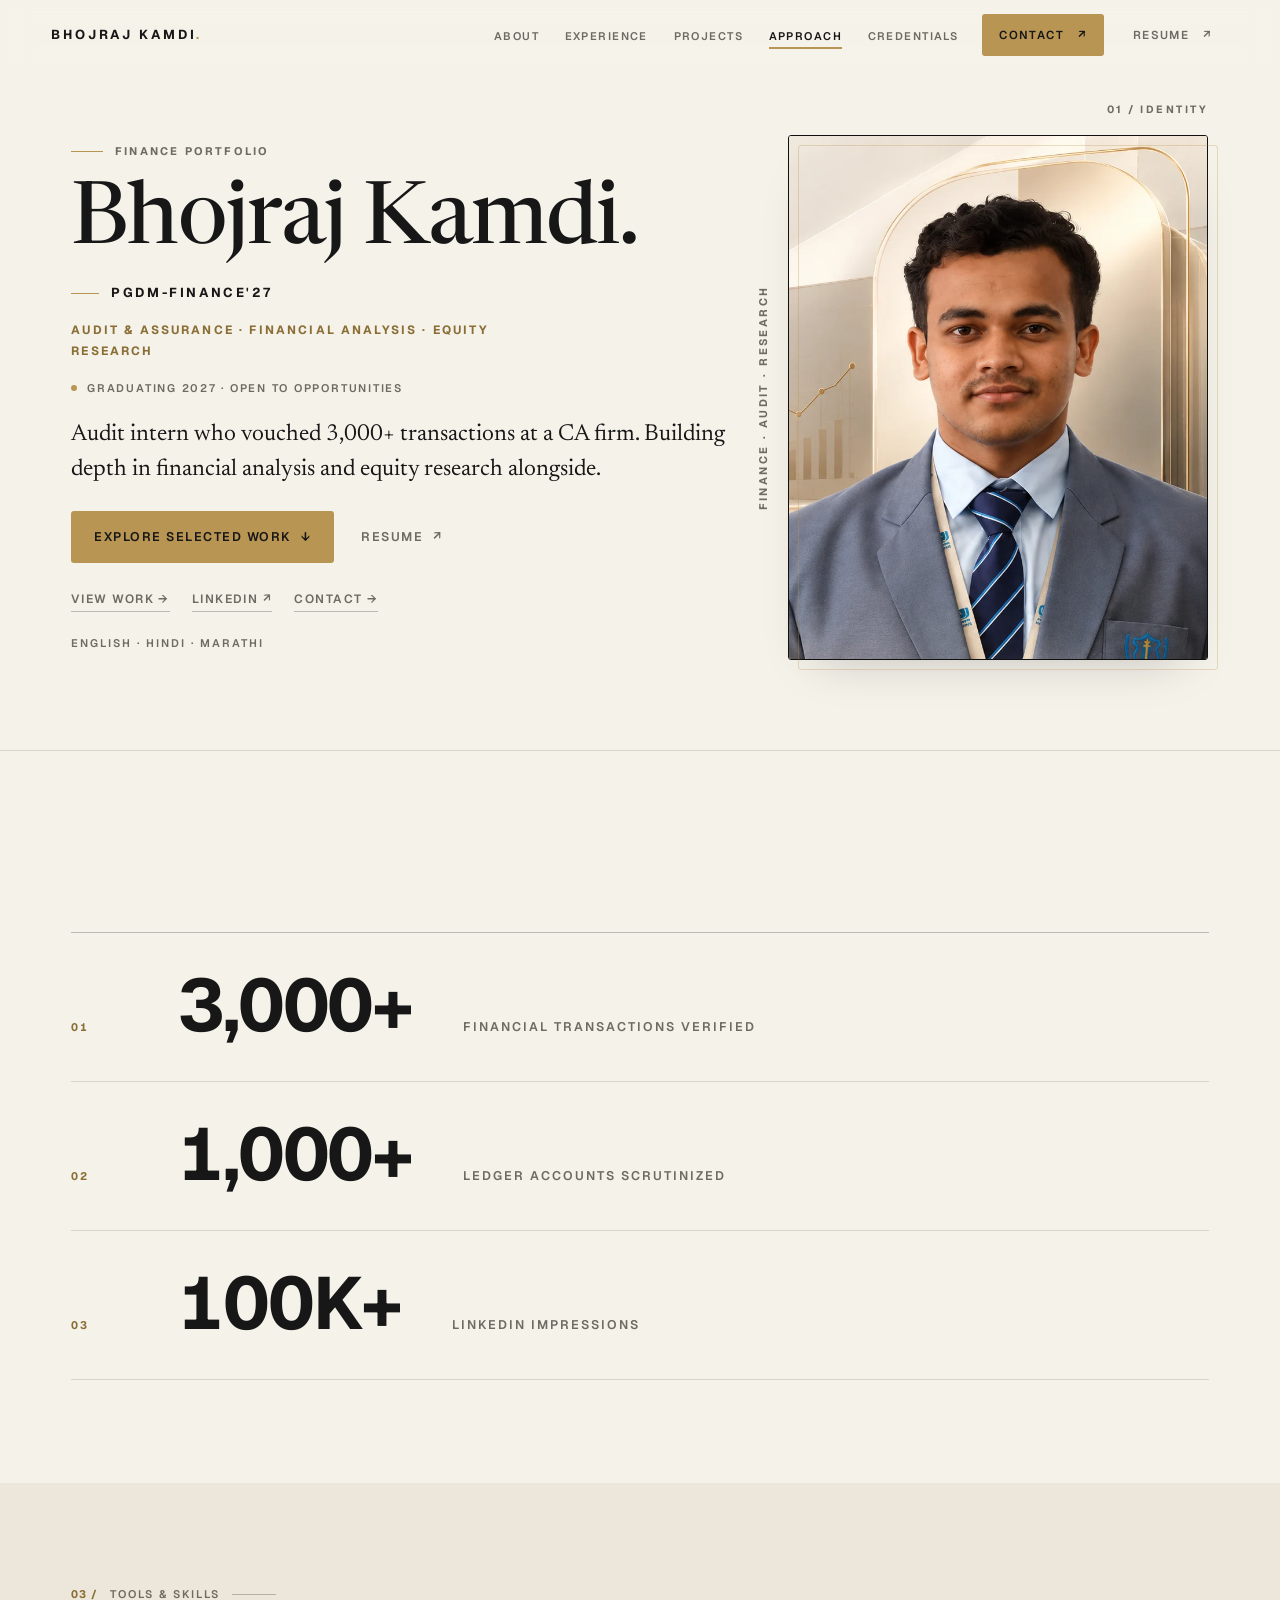
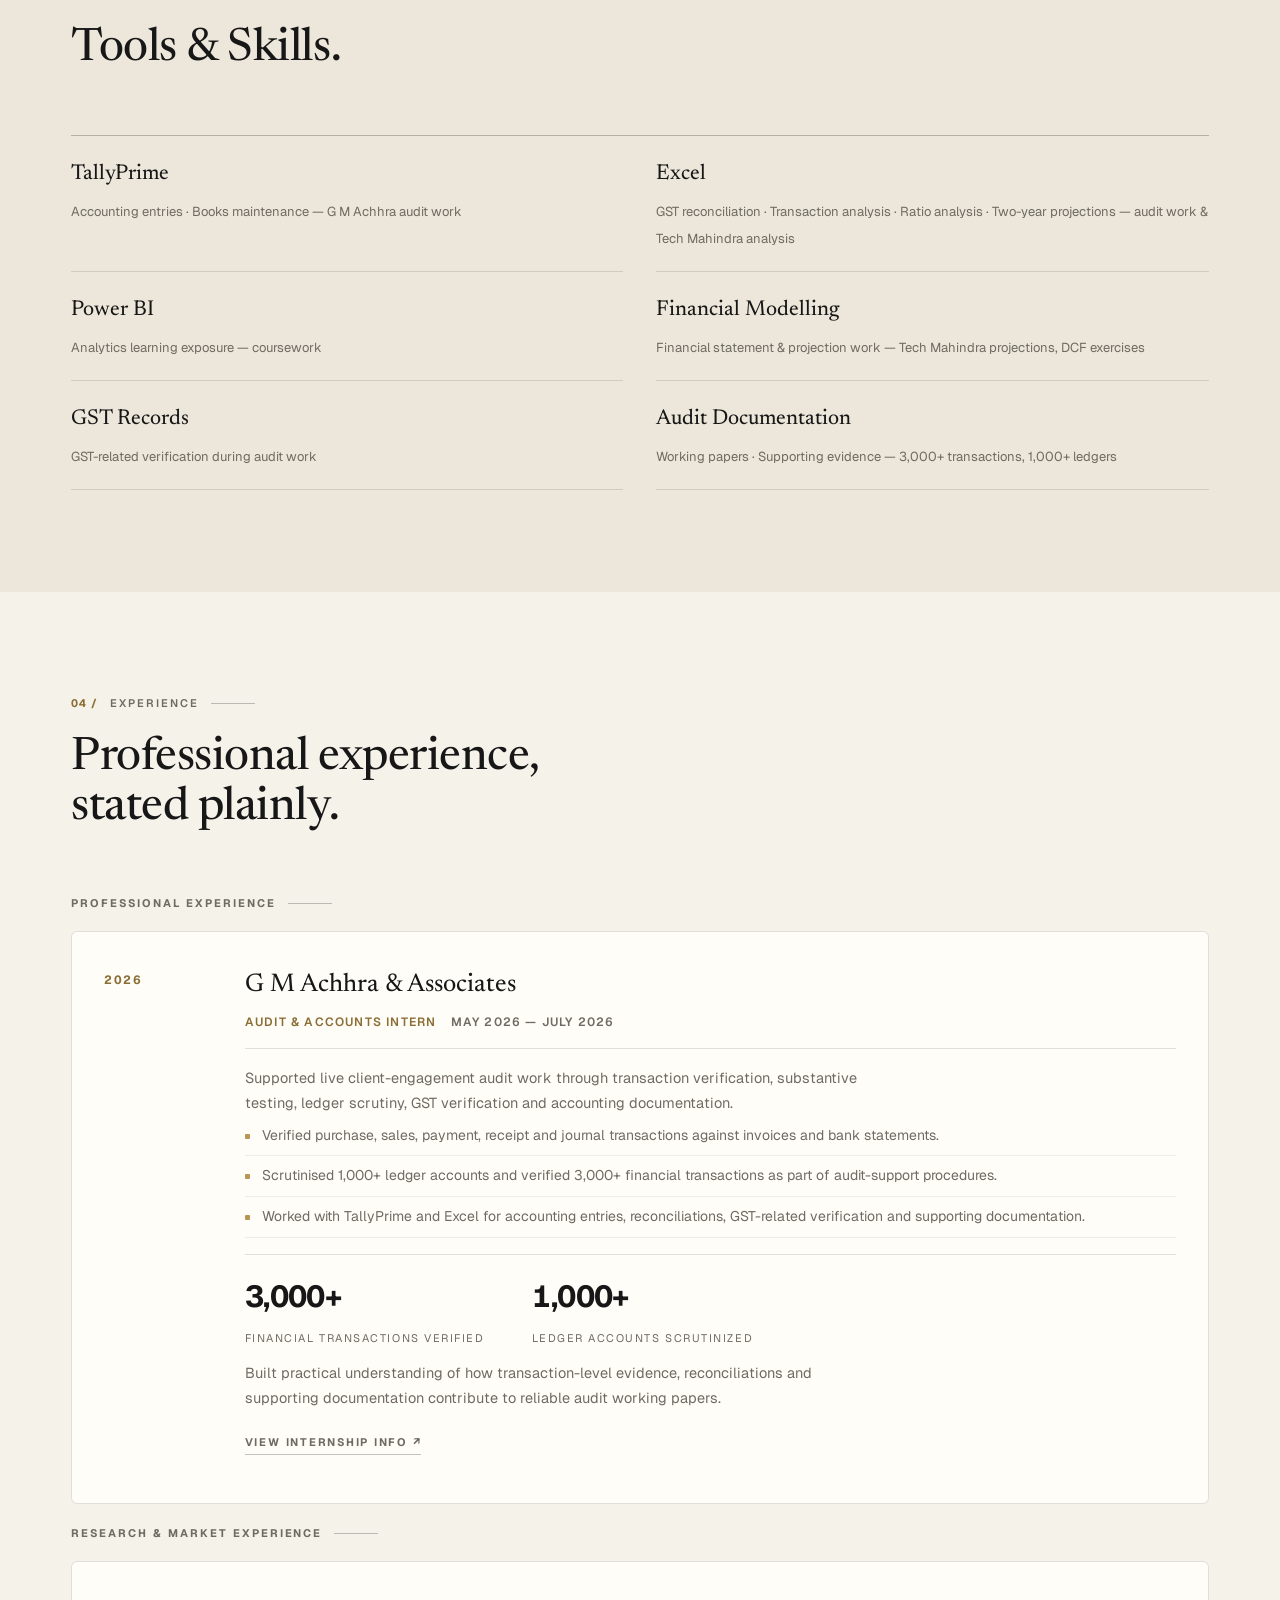
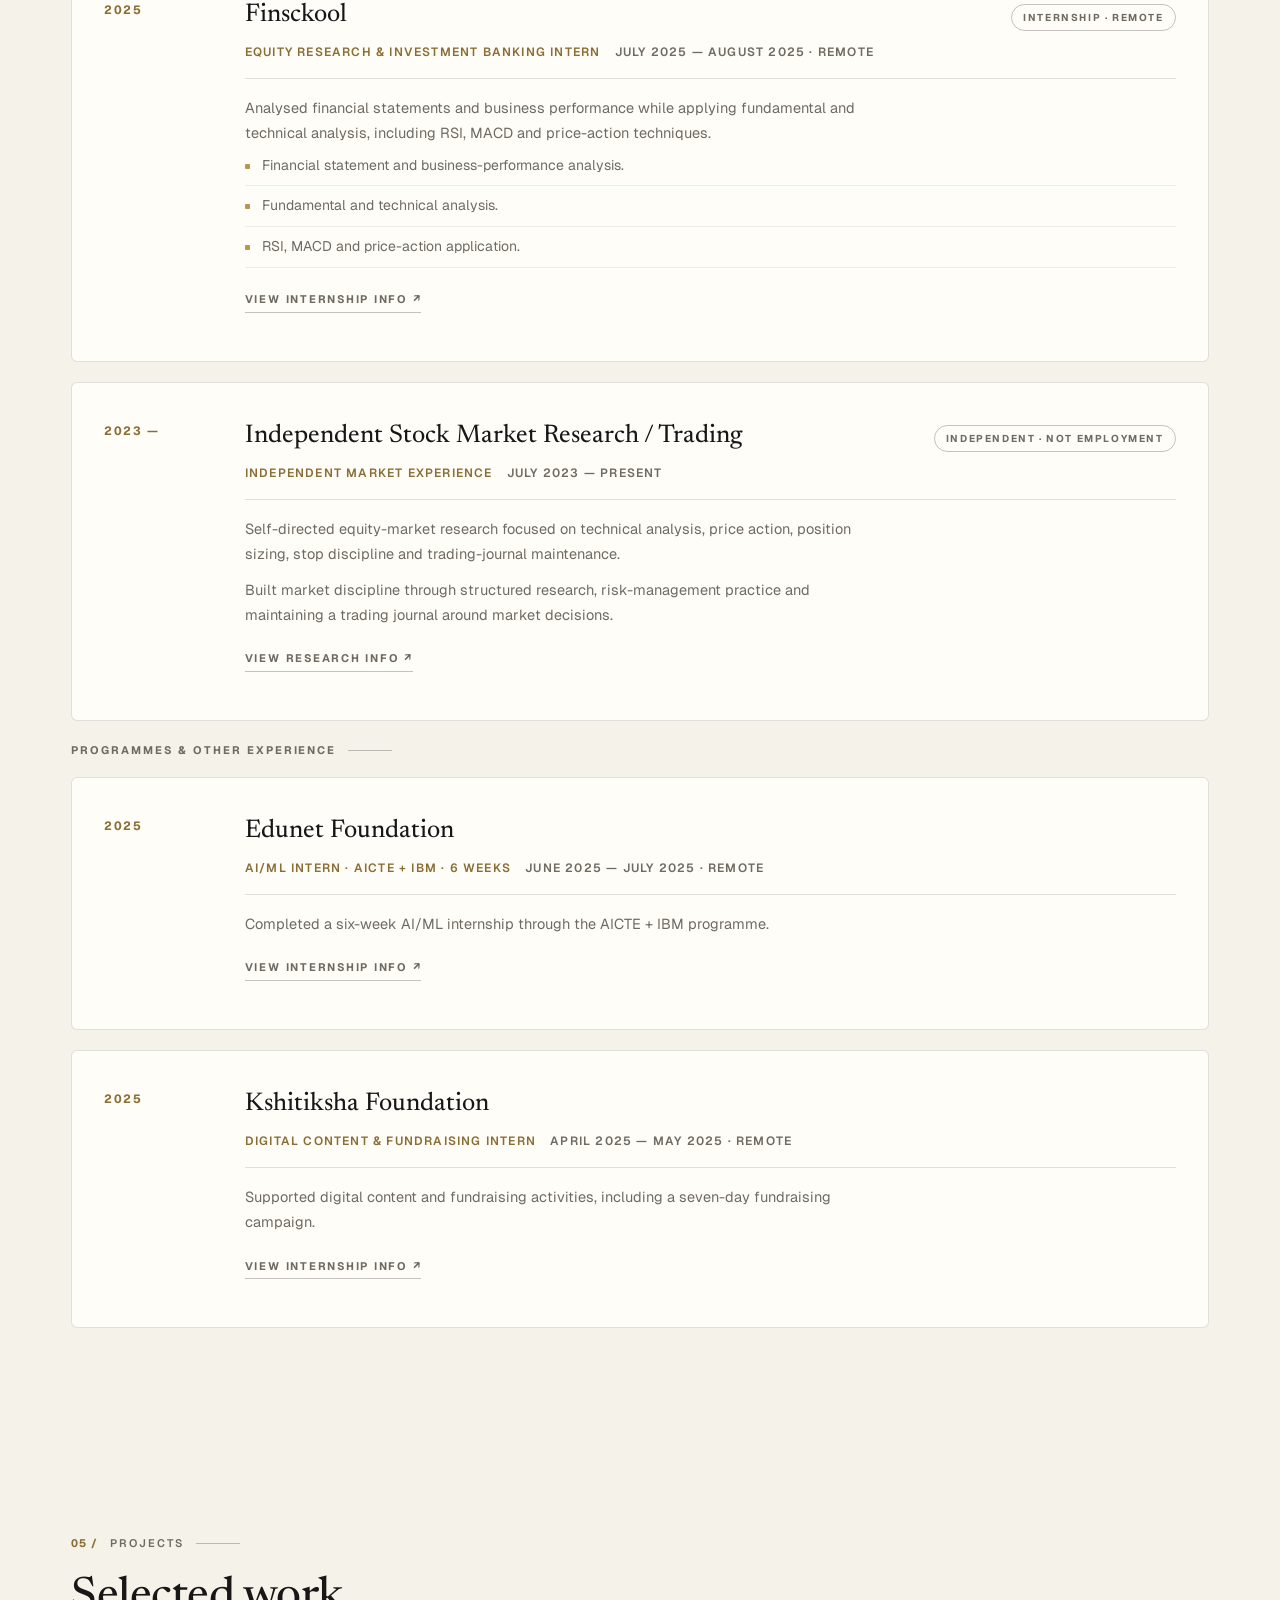
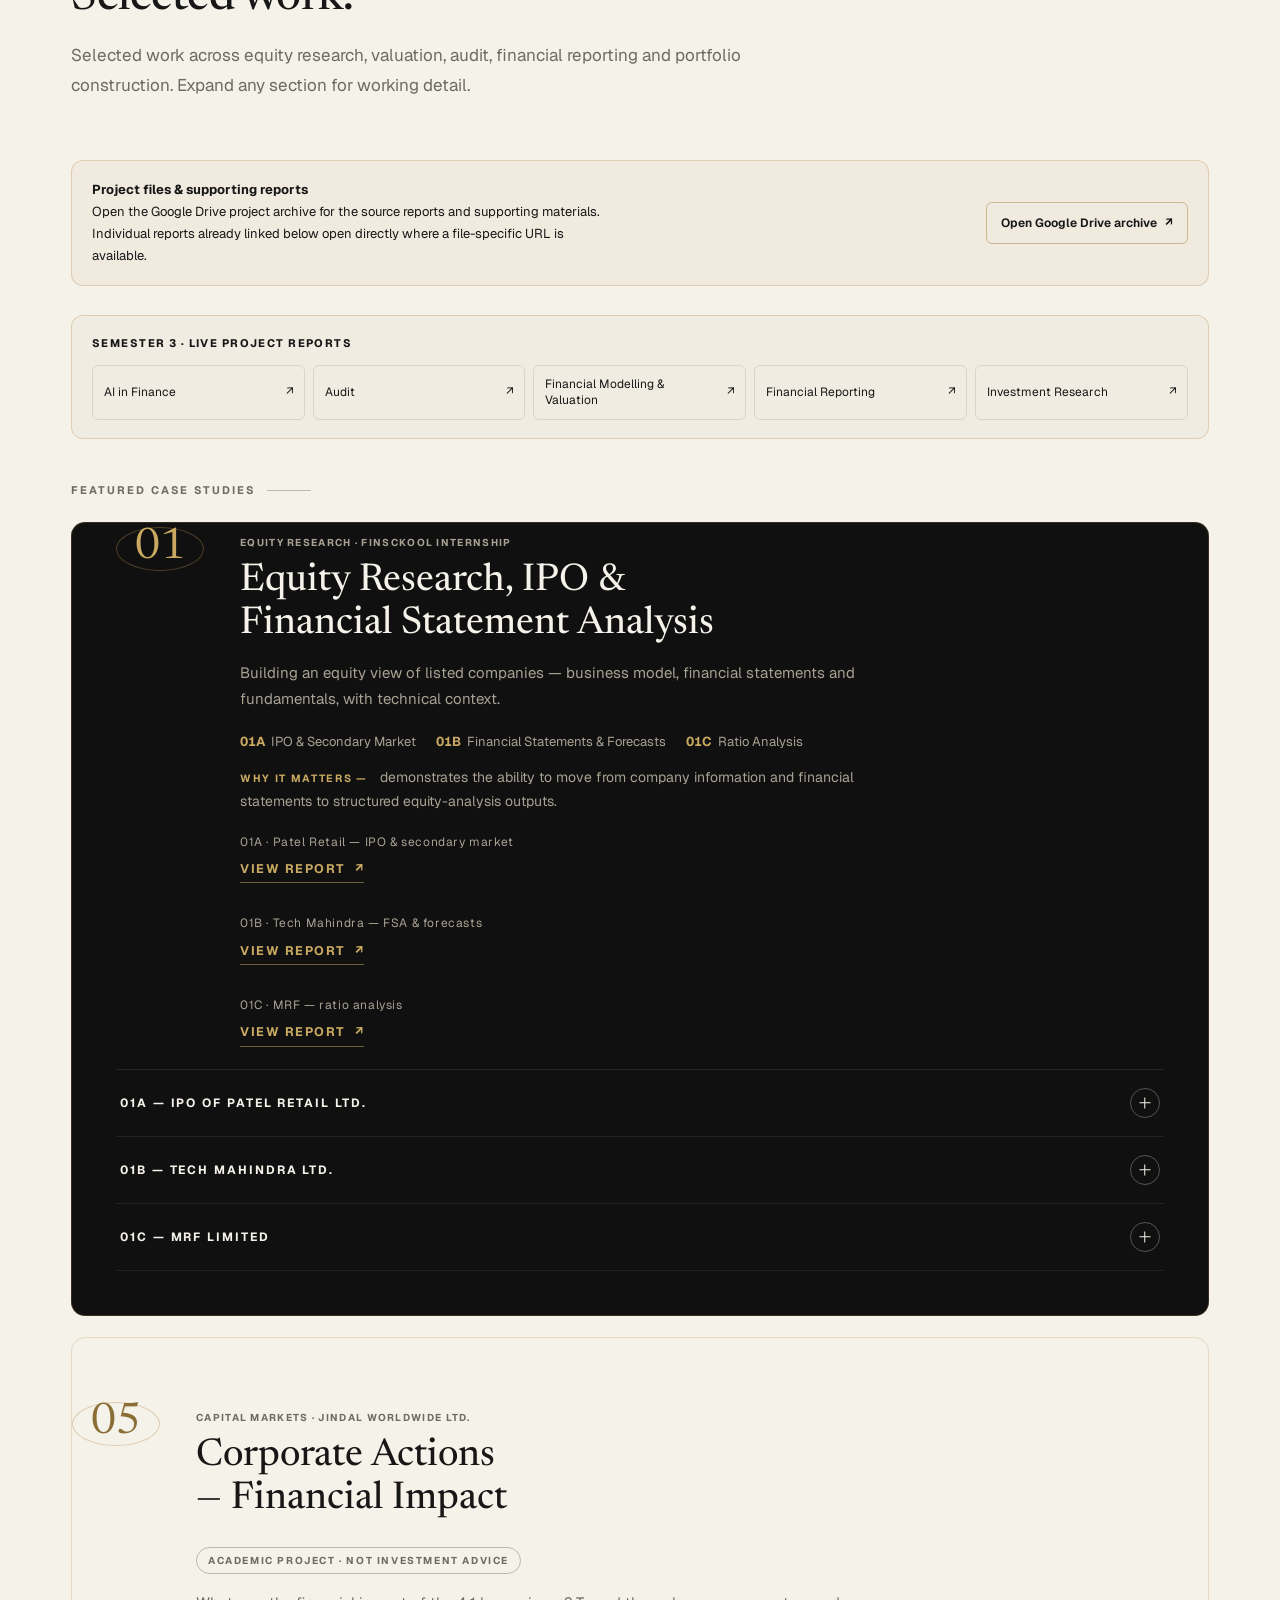
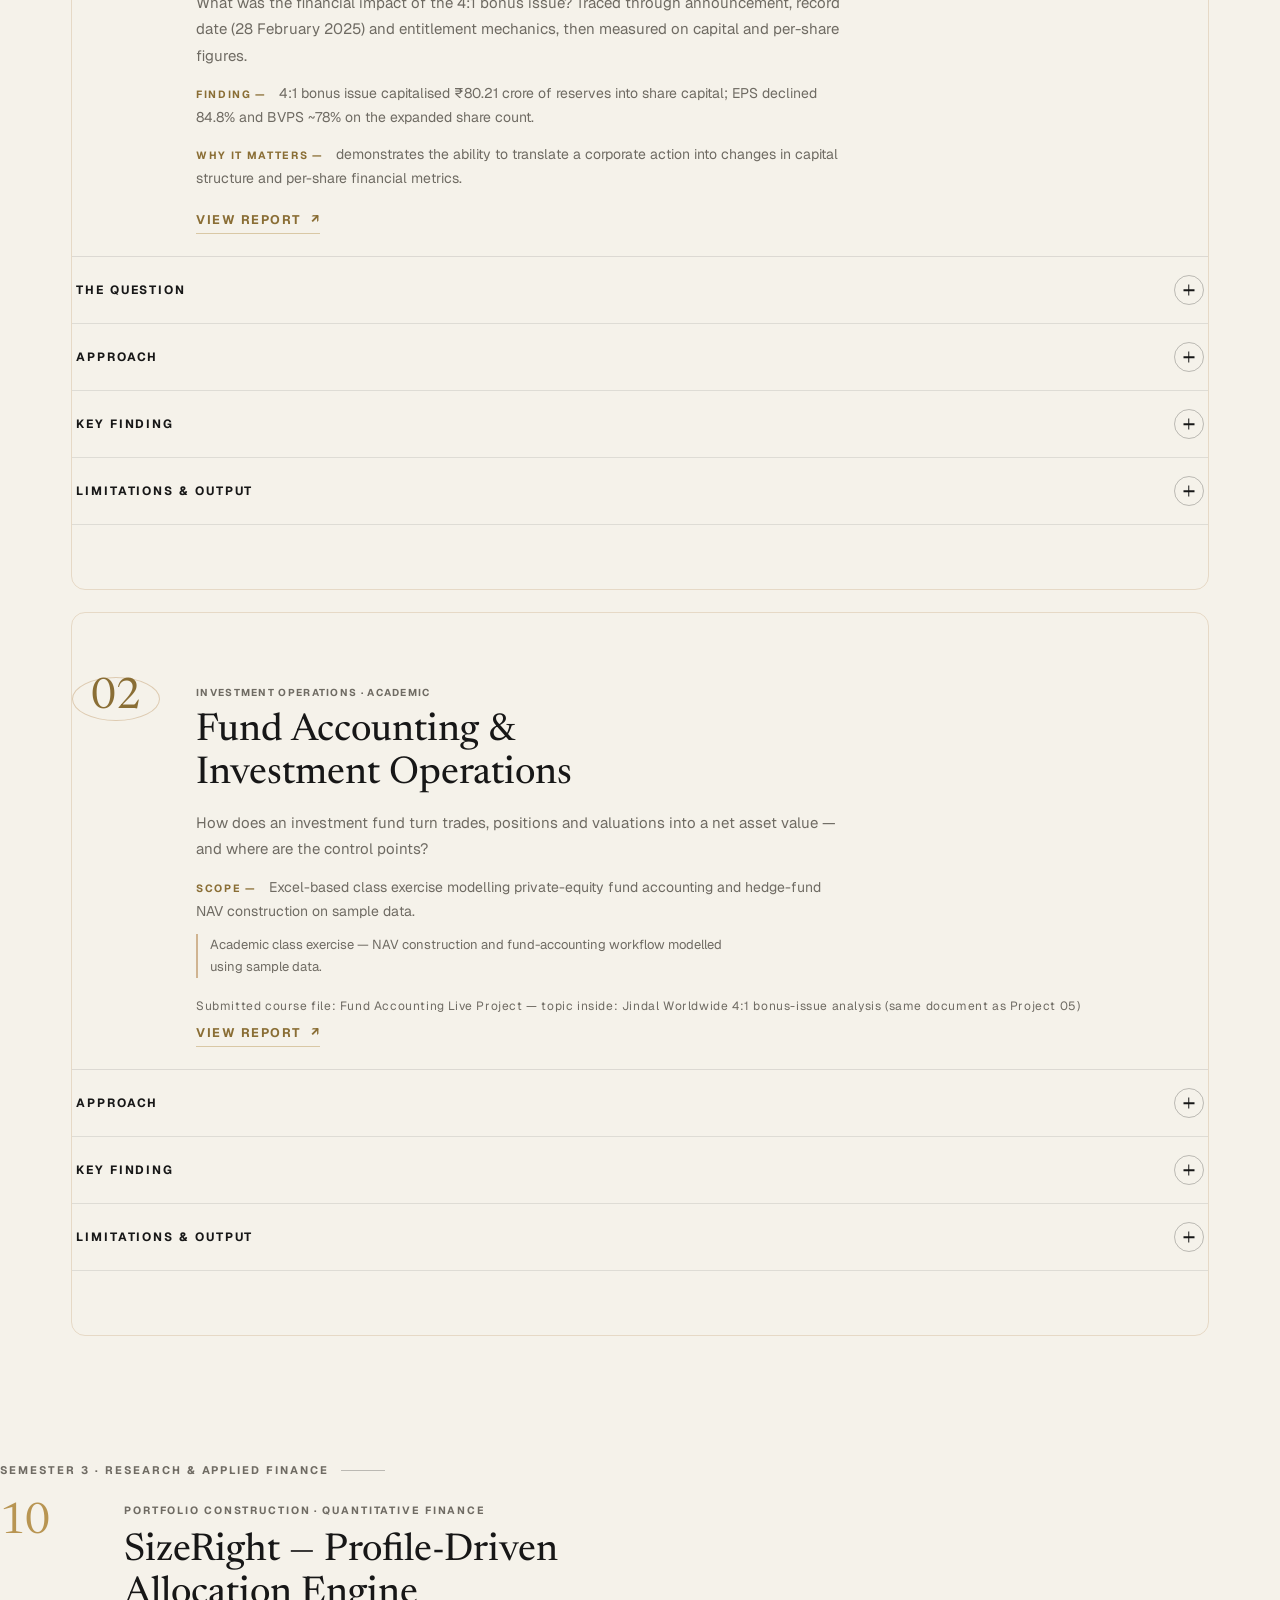
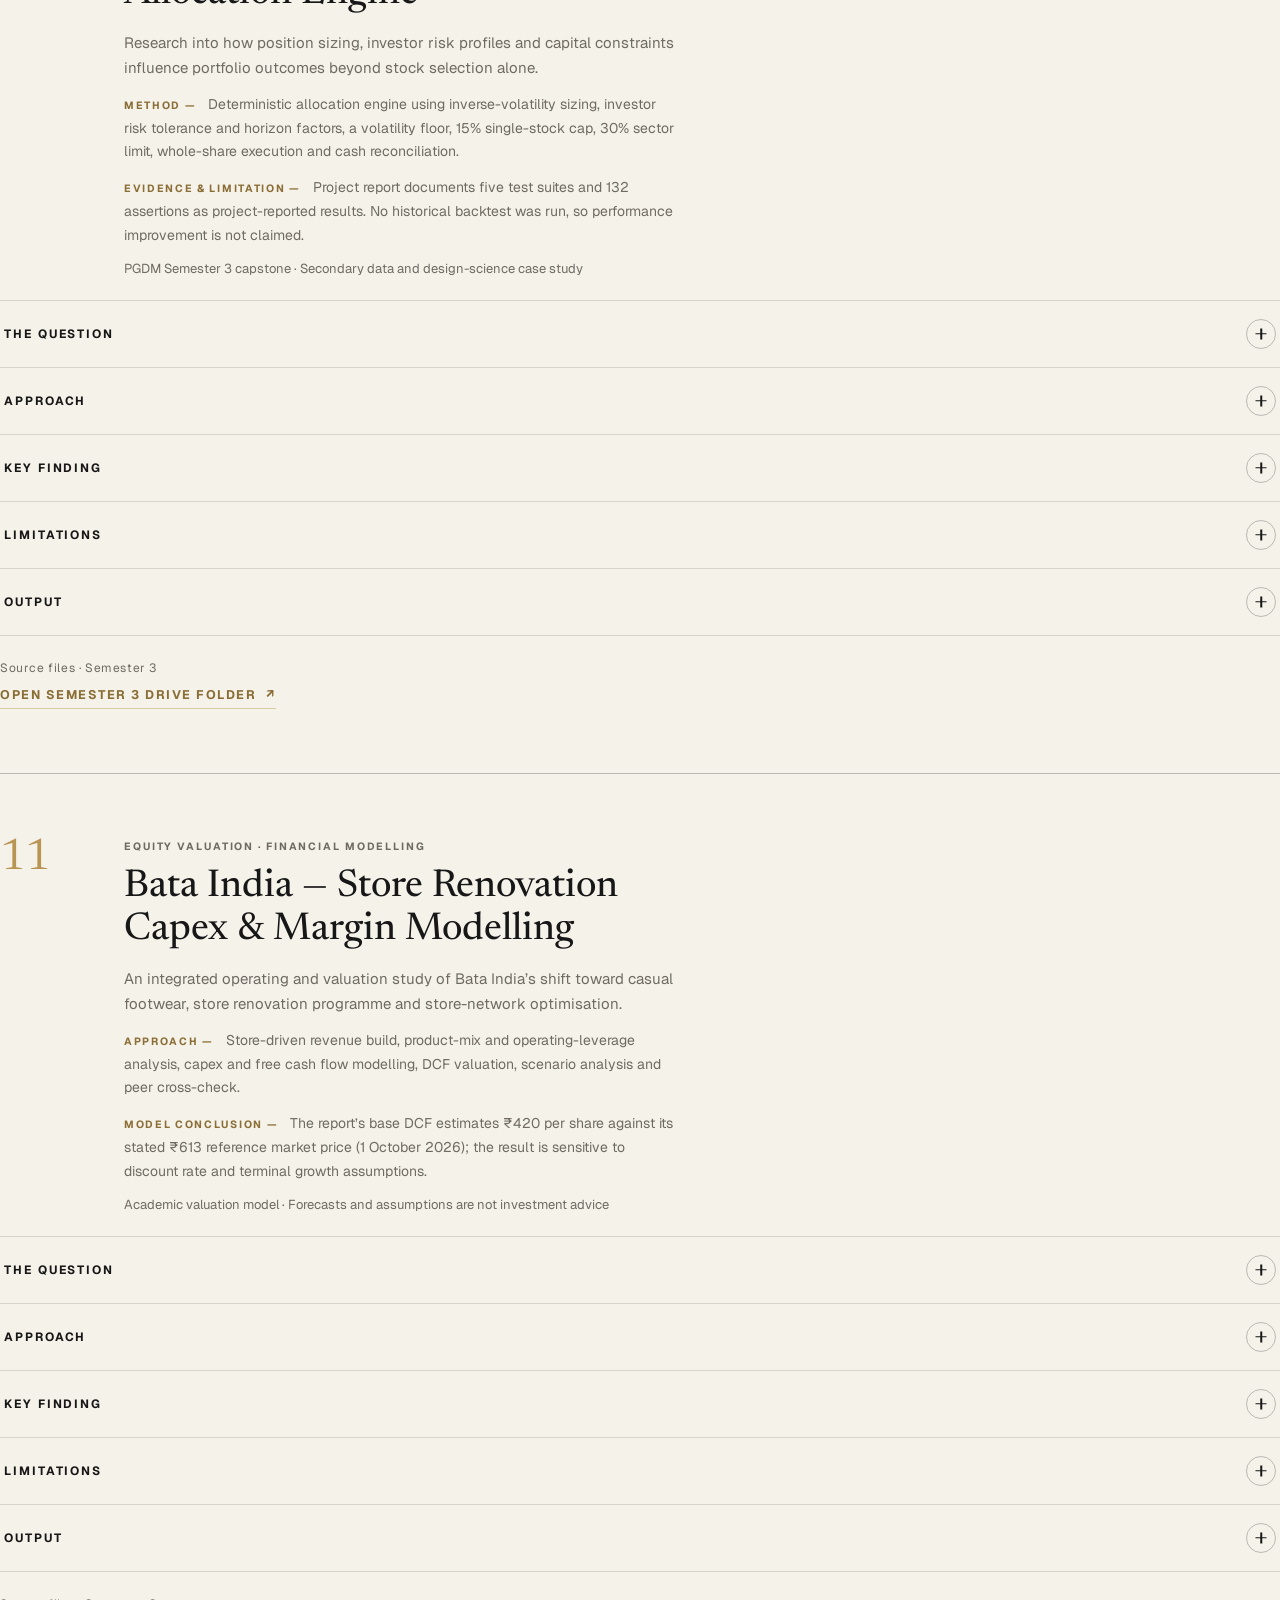
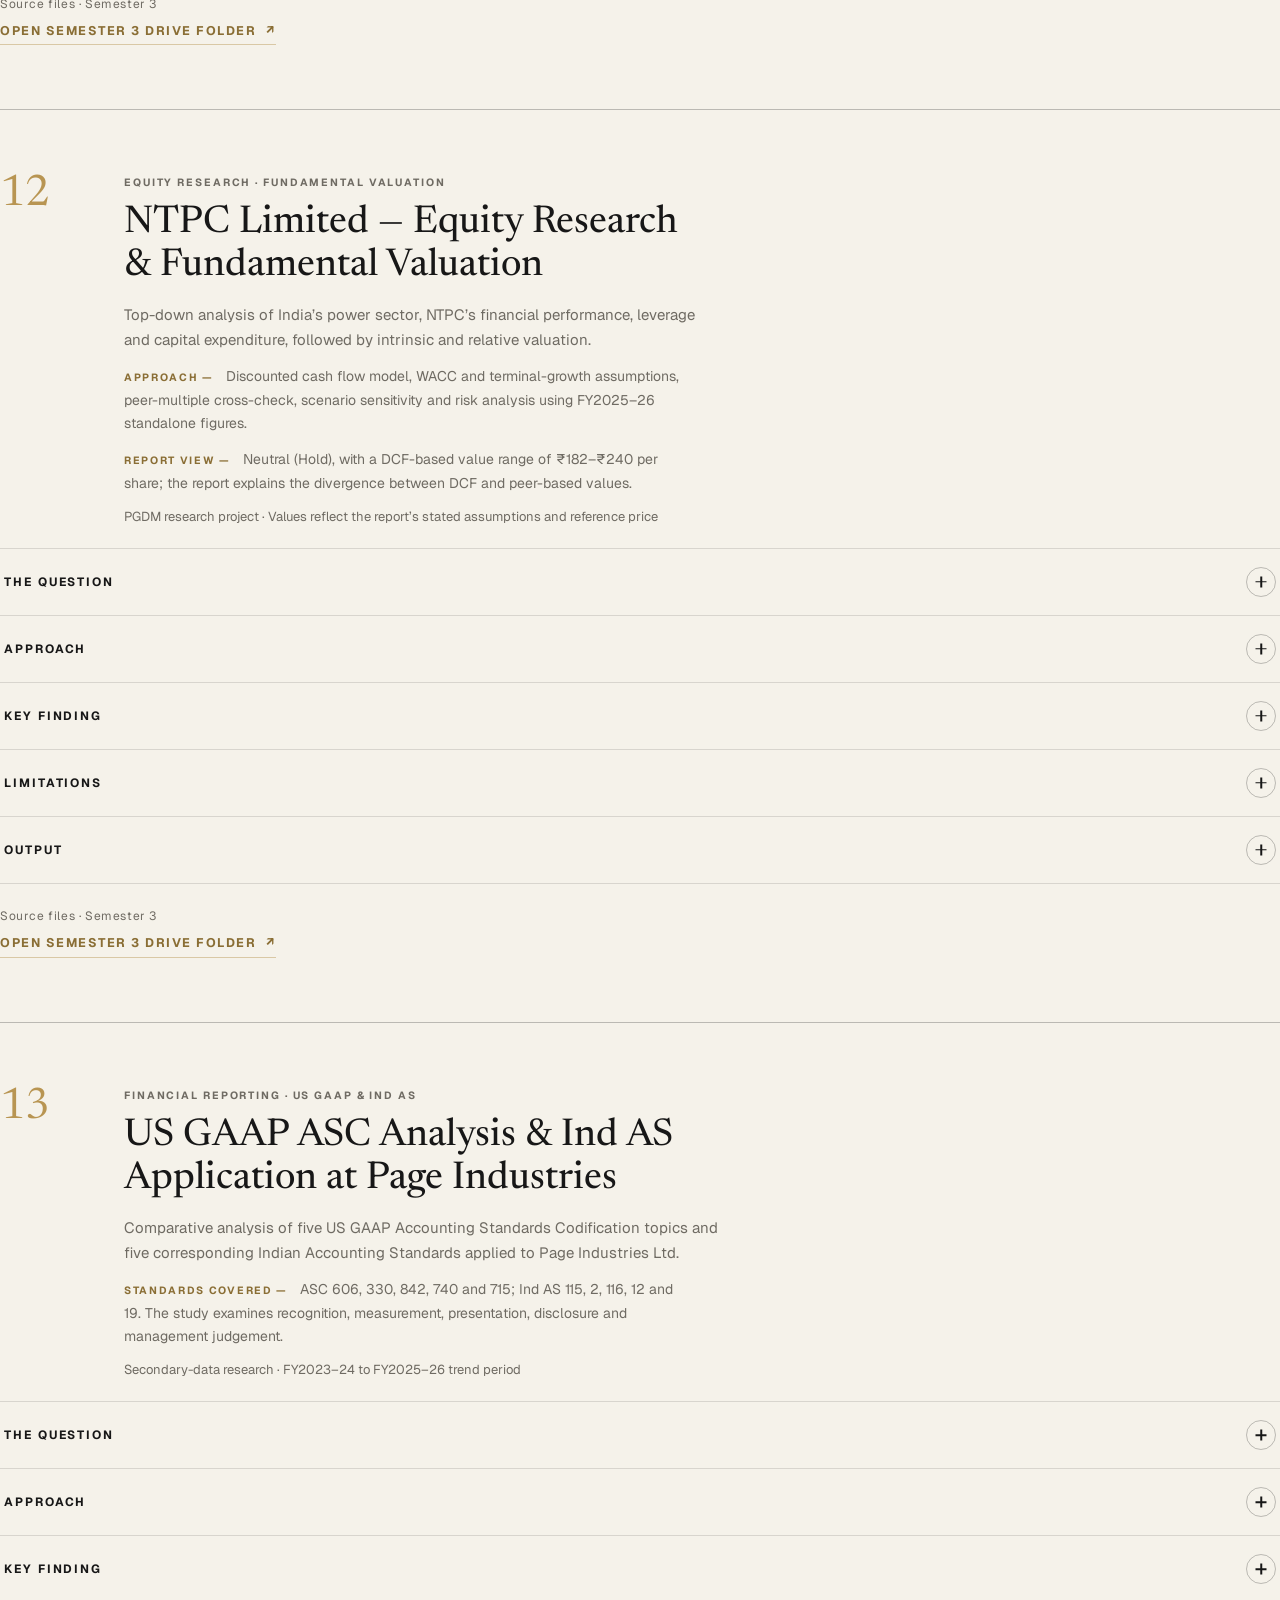
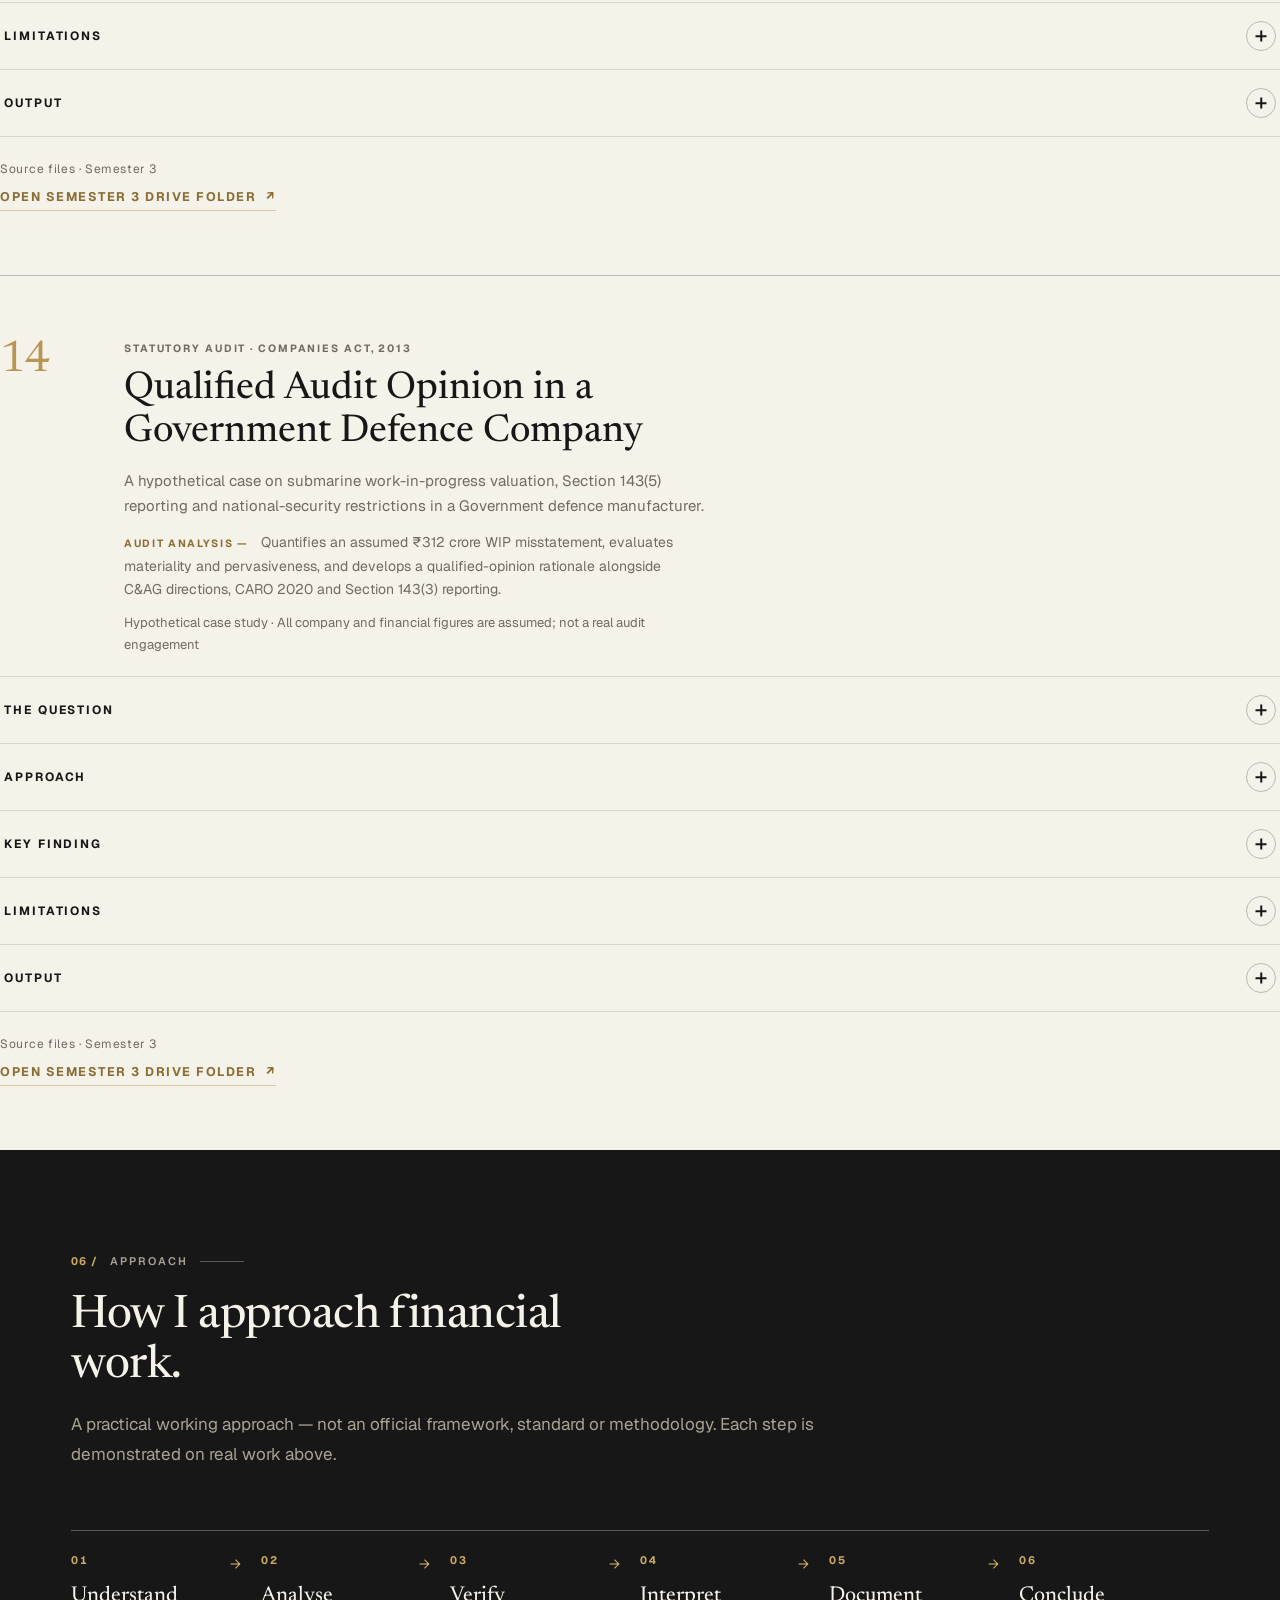
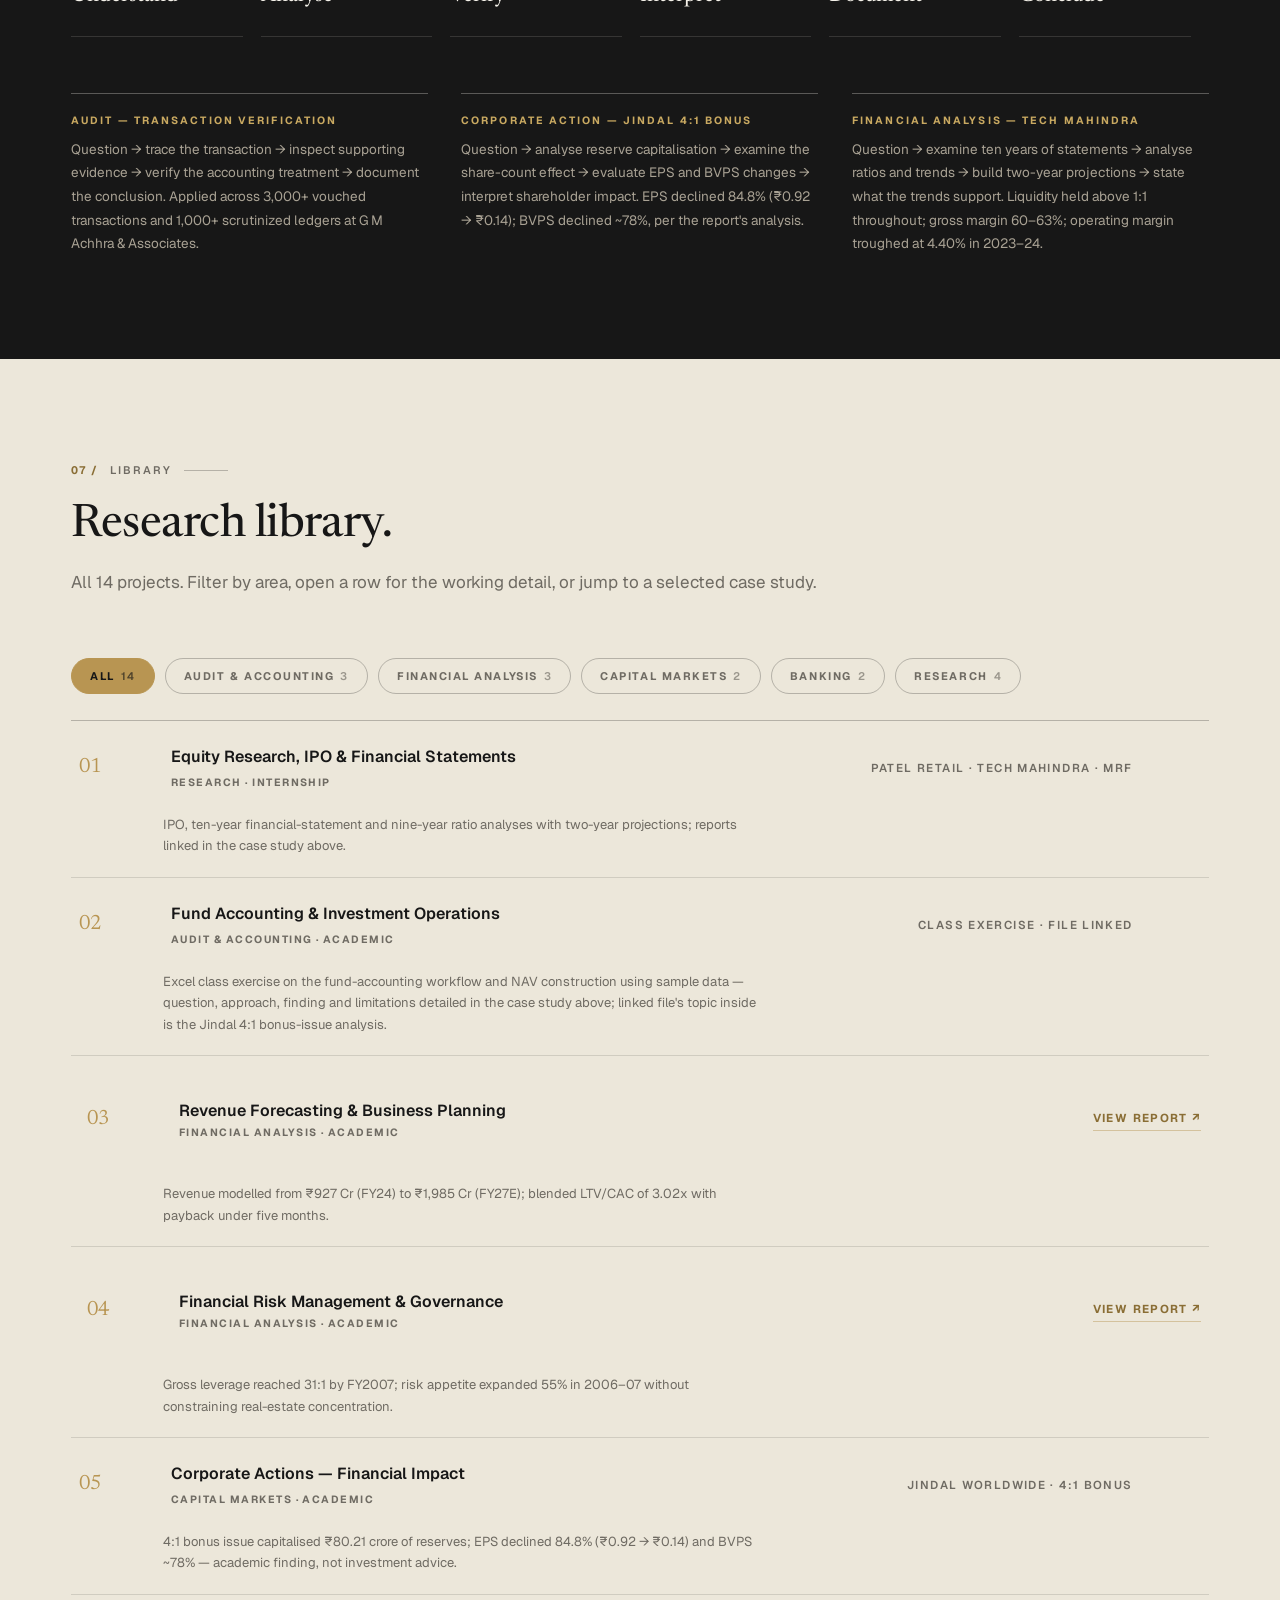
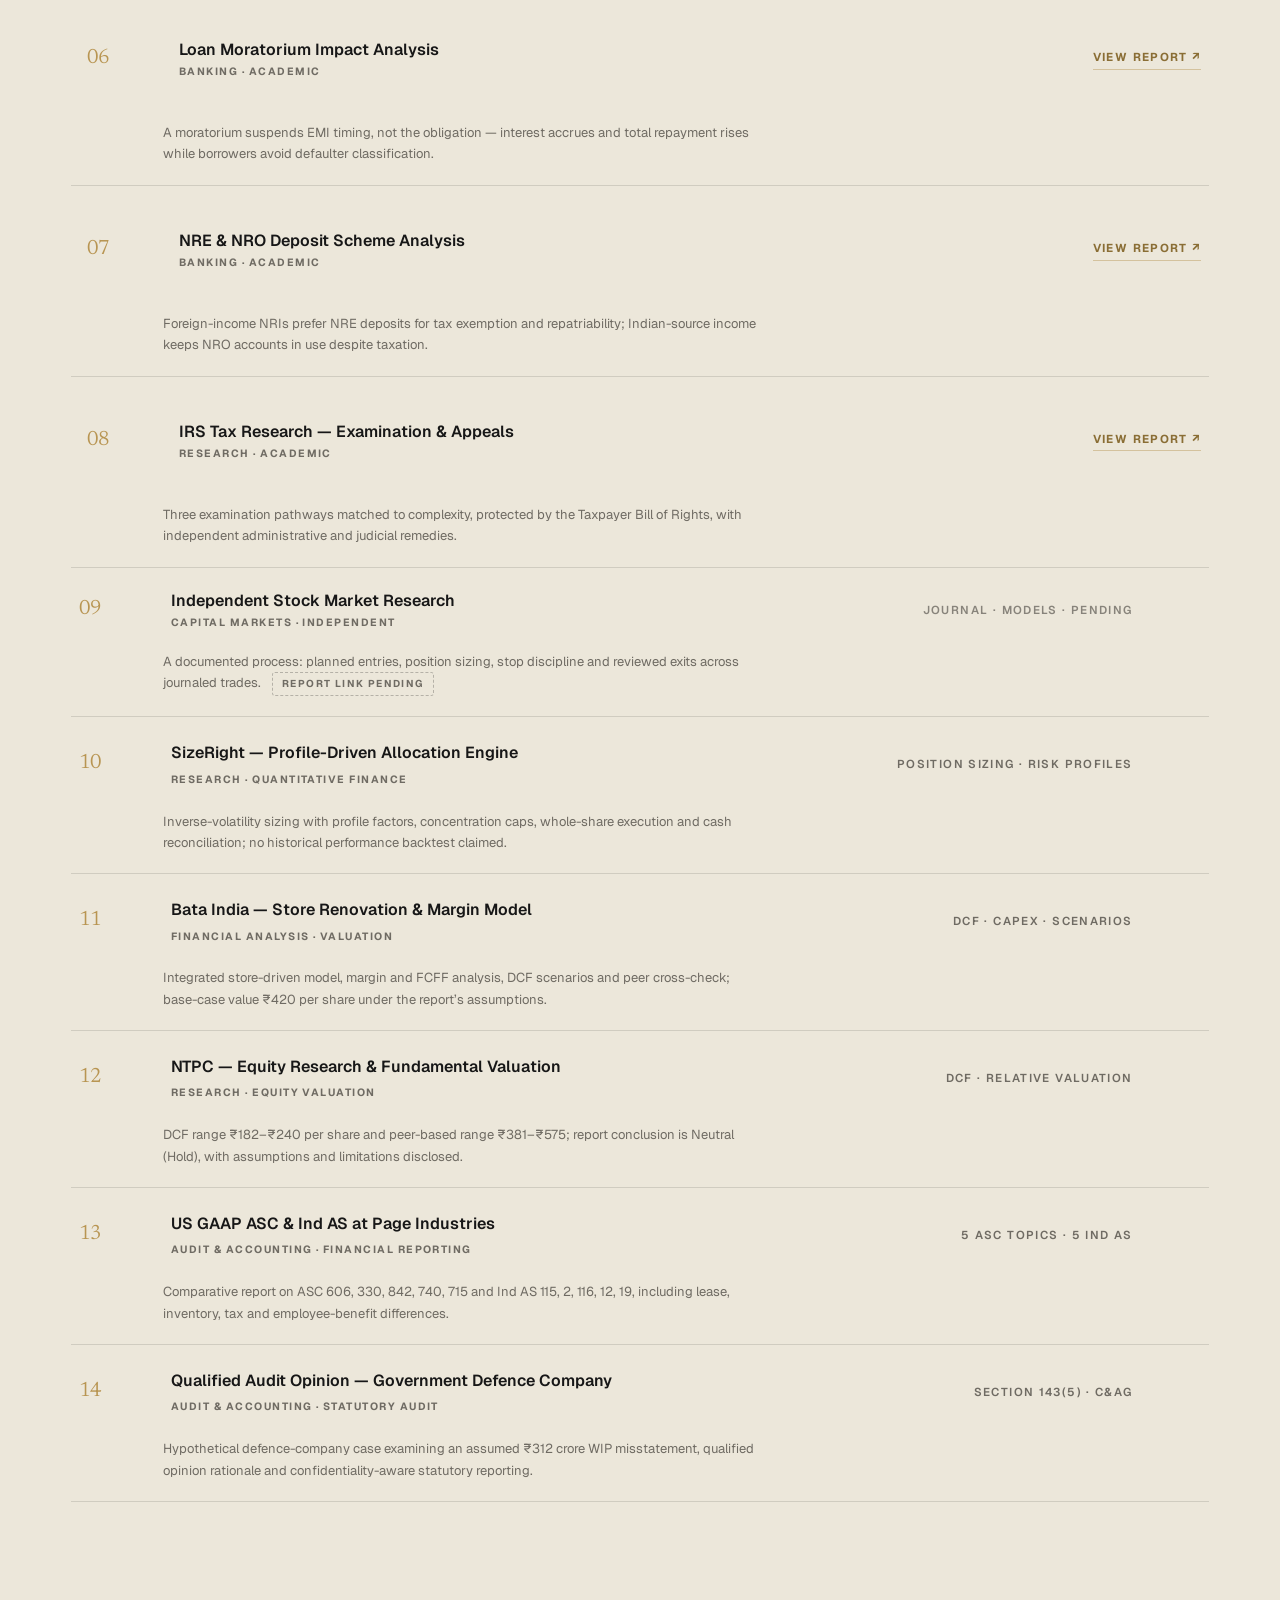
==== commit 59e723c8: "Improve homepage hero calls to action" ====
--- a/index.html
+++ b/index.html
@@ -12,7 +12,7 @@
   <link rel="preconnect" href="https://fonts.googleapis.com">
   <link rel="preconnect" href="https://fonts.gstatic.com" crossorigin>
   <link href="https://fonts.googleapis.com/css2?family=Geist:wght@300..800&family=Newsreader:ital,opsz,wght@0,6..72,300..700;1,6..72,300..700&display=swap" rel="stylesheet">
-  <link rel="stylesheet" href="assets/styles.css?v=3">
+  <link rel="stylesheet" href="assets/styles.css?v=4">
   <noscript><style>.rv{opacity:1 !important;transform:none !important;}.acc-panel,.lib-detail{grid-template-rows:1fr;}</style></noscript>
   <script type="application/ld+json">
   {
@@ -80,7 +80,8 @@
           <p class="hero-availability anim anim-2"><span class="avail-dot" aria-hidden="true"></span>Graduating 2027 · Open to opportunities</p>
           <p class="hero-areas anim anim-2">Audit intern who vouched 3,000+ transactions at a CA firm. Building depth in financial analysis and equity research alongside.</p>
         <div class="hero-actions anim anim-4">
-            <a class="btn btn-solid" href="https://docs.google.com/document/d/1BFeB2oi3oYkQRqjwEmUpC3M__p_ACSpZ/edit" target="_blank" rel="noopener noreferrer">Download Resume<span class="arrow"> ↗</span></a>
+            <a class="btn btn-solid" href="#work">Explore selected work<span class="arrow"> ↓</span></a>
+            <a class="btn btn-ghost" href="https://docs.google.com/document/d/1BFeB2oi3oYkQRqjwEmUpC3M__p_ACSpZ/edit" target="_blank" rel="noopener noreferrer">Resume<span class="arrow"> ↗</span></a>
           </div>
           <div class="hero-utils anim anim-5">
             <a href="#work">View work →</a>
@@ -1029,6 +1030,6 @@
     </div>
   </footer>
 
-  <script src="assets/main.js"></script>
+  <script src="assets/main.js?v=2"></script>
 </body>
 </html>
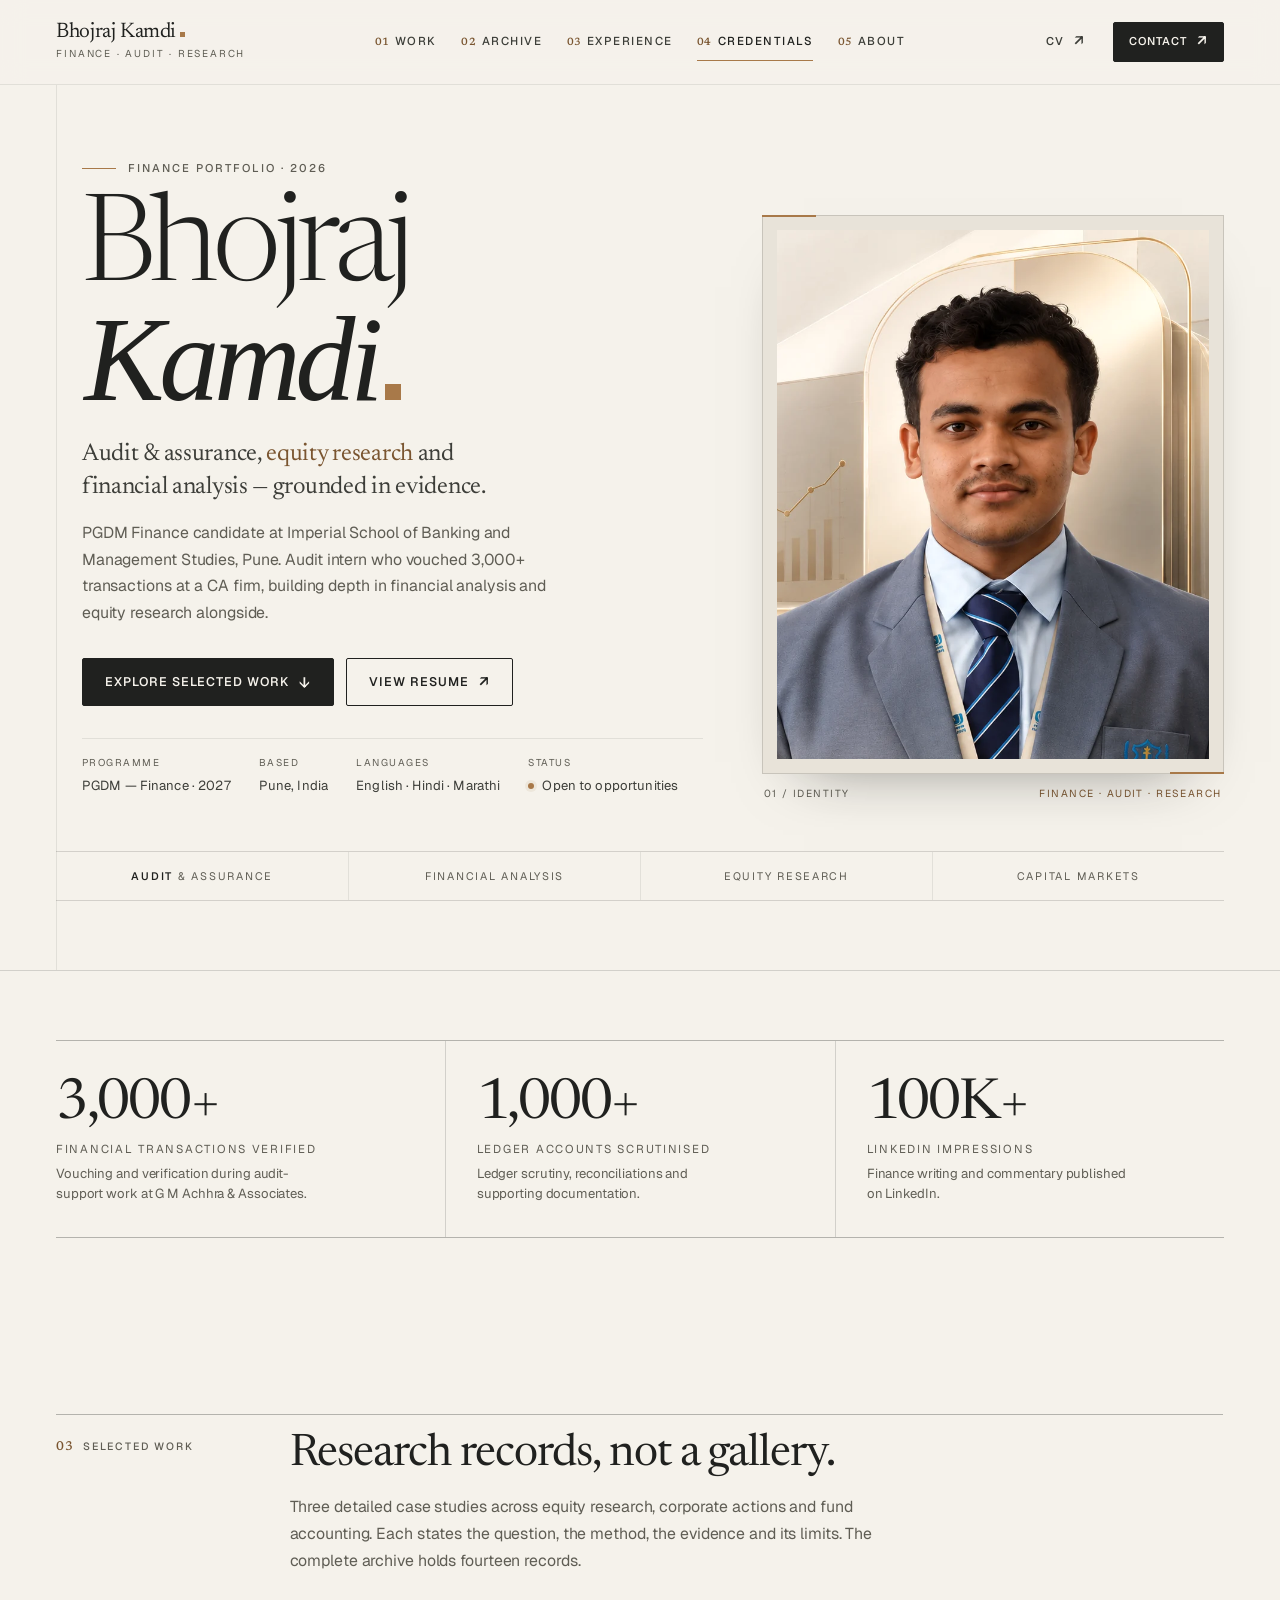
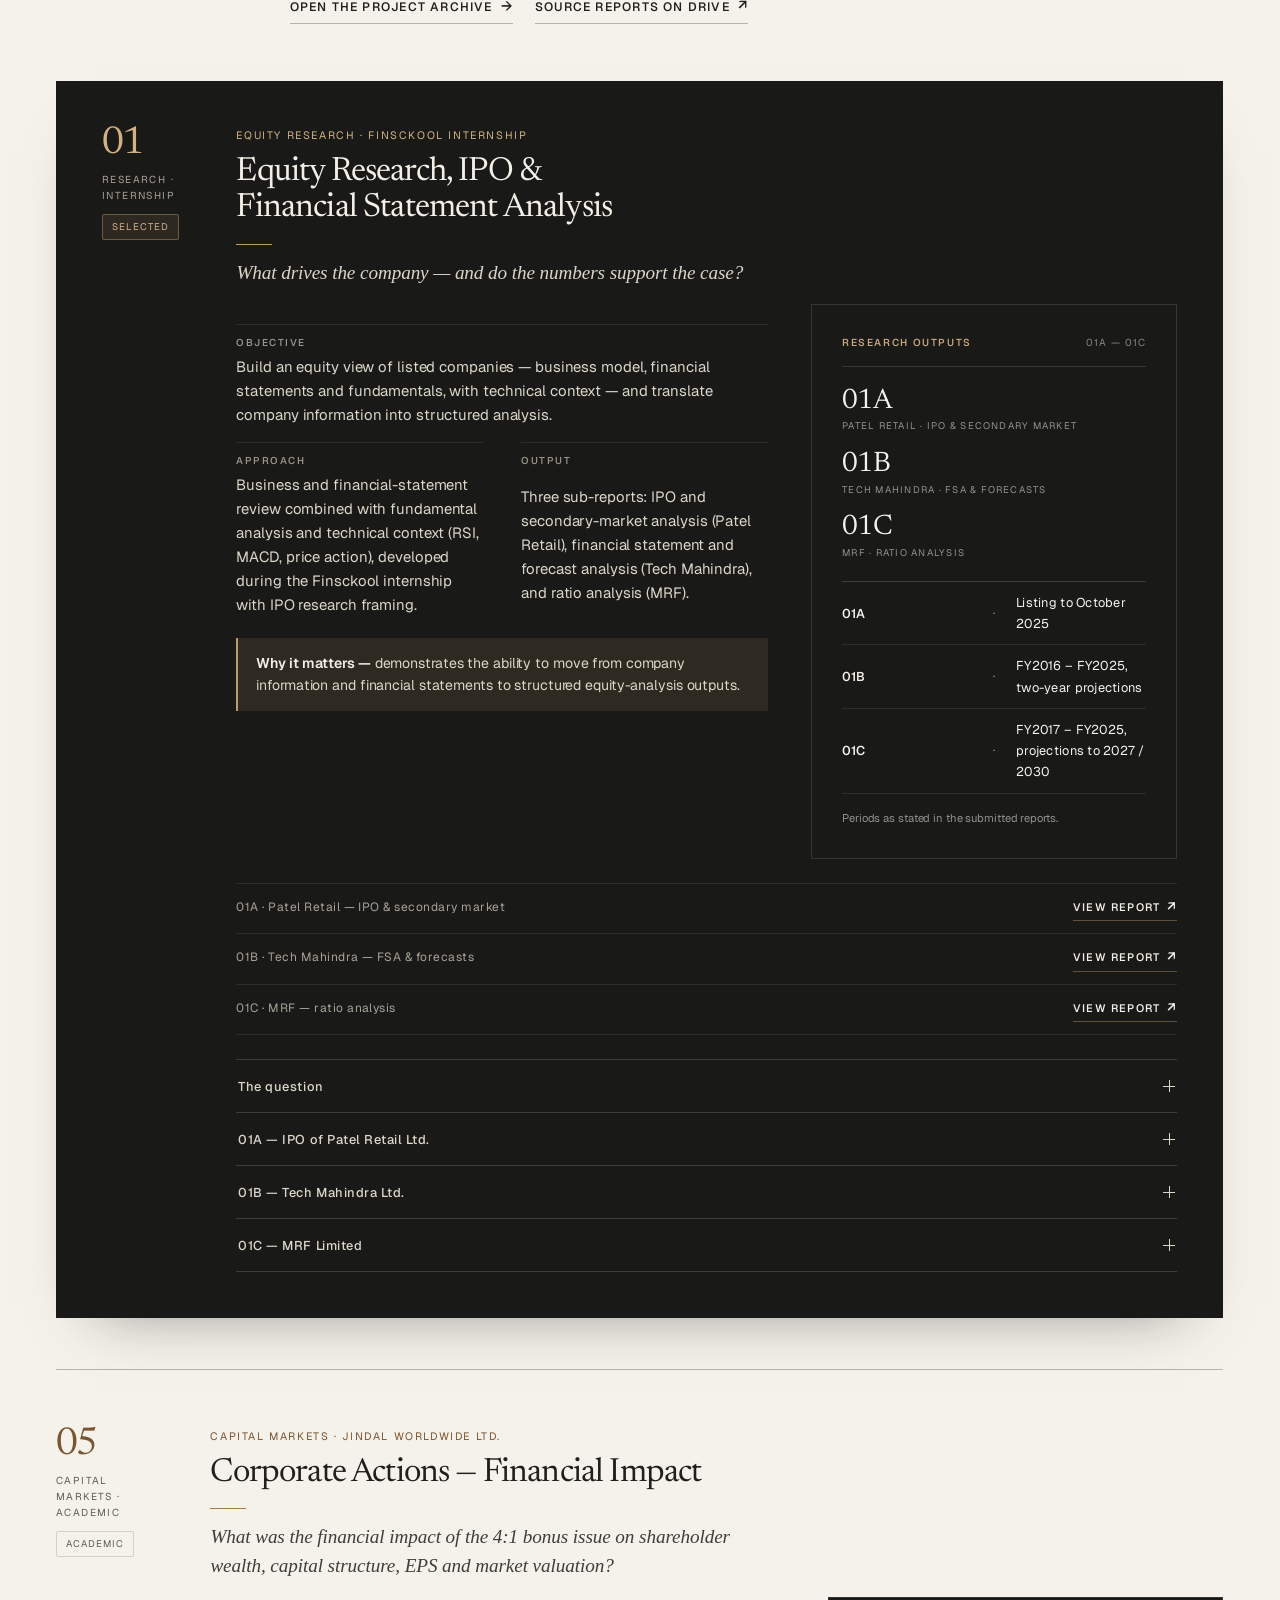
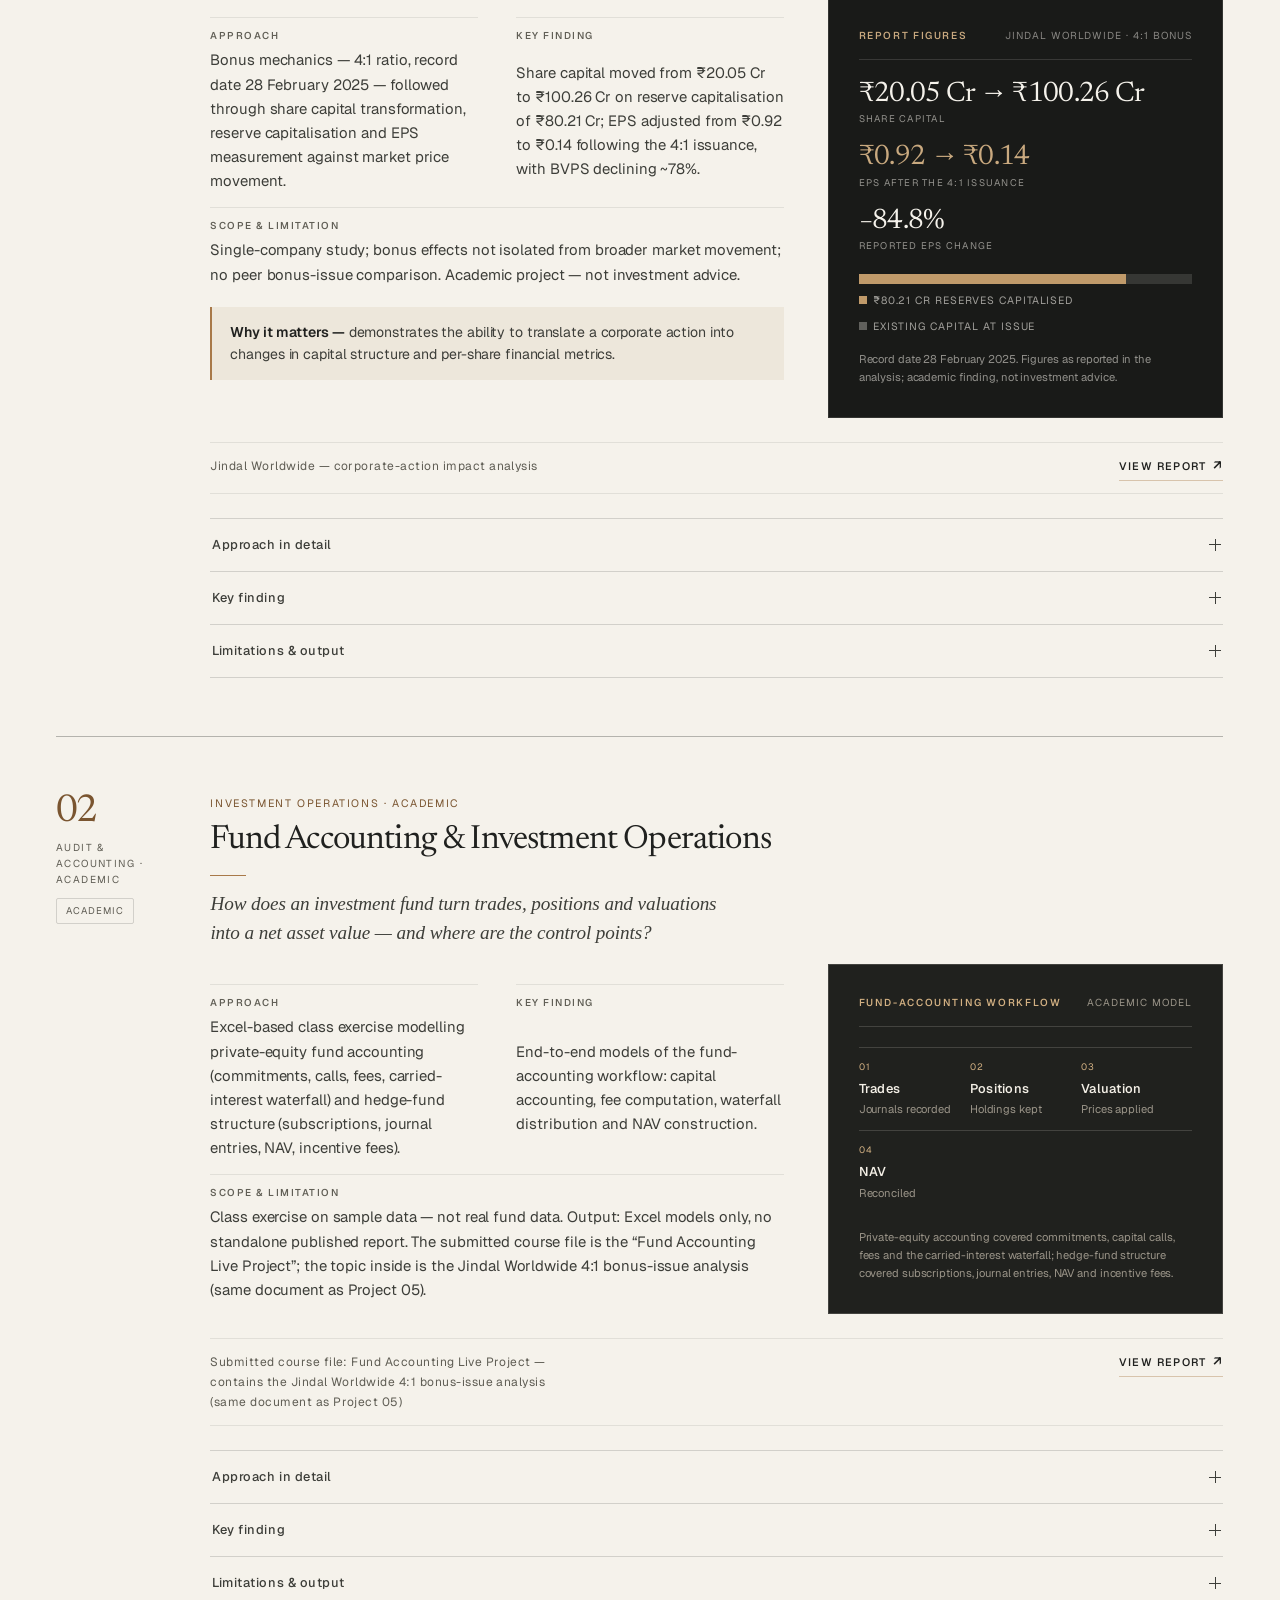
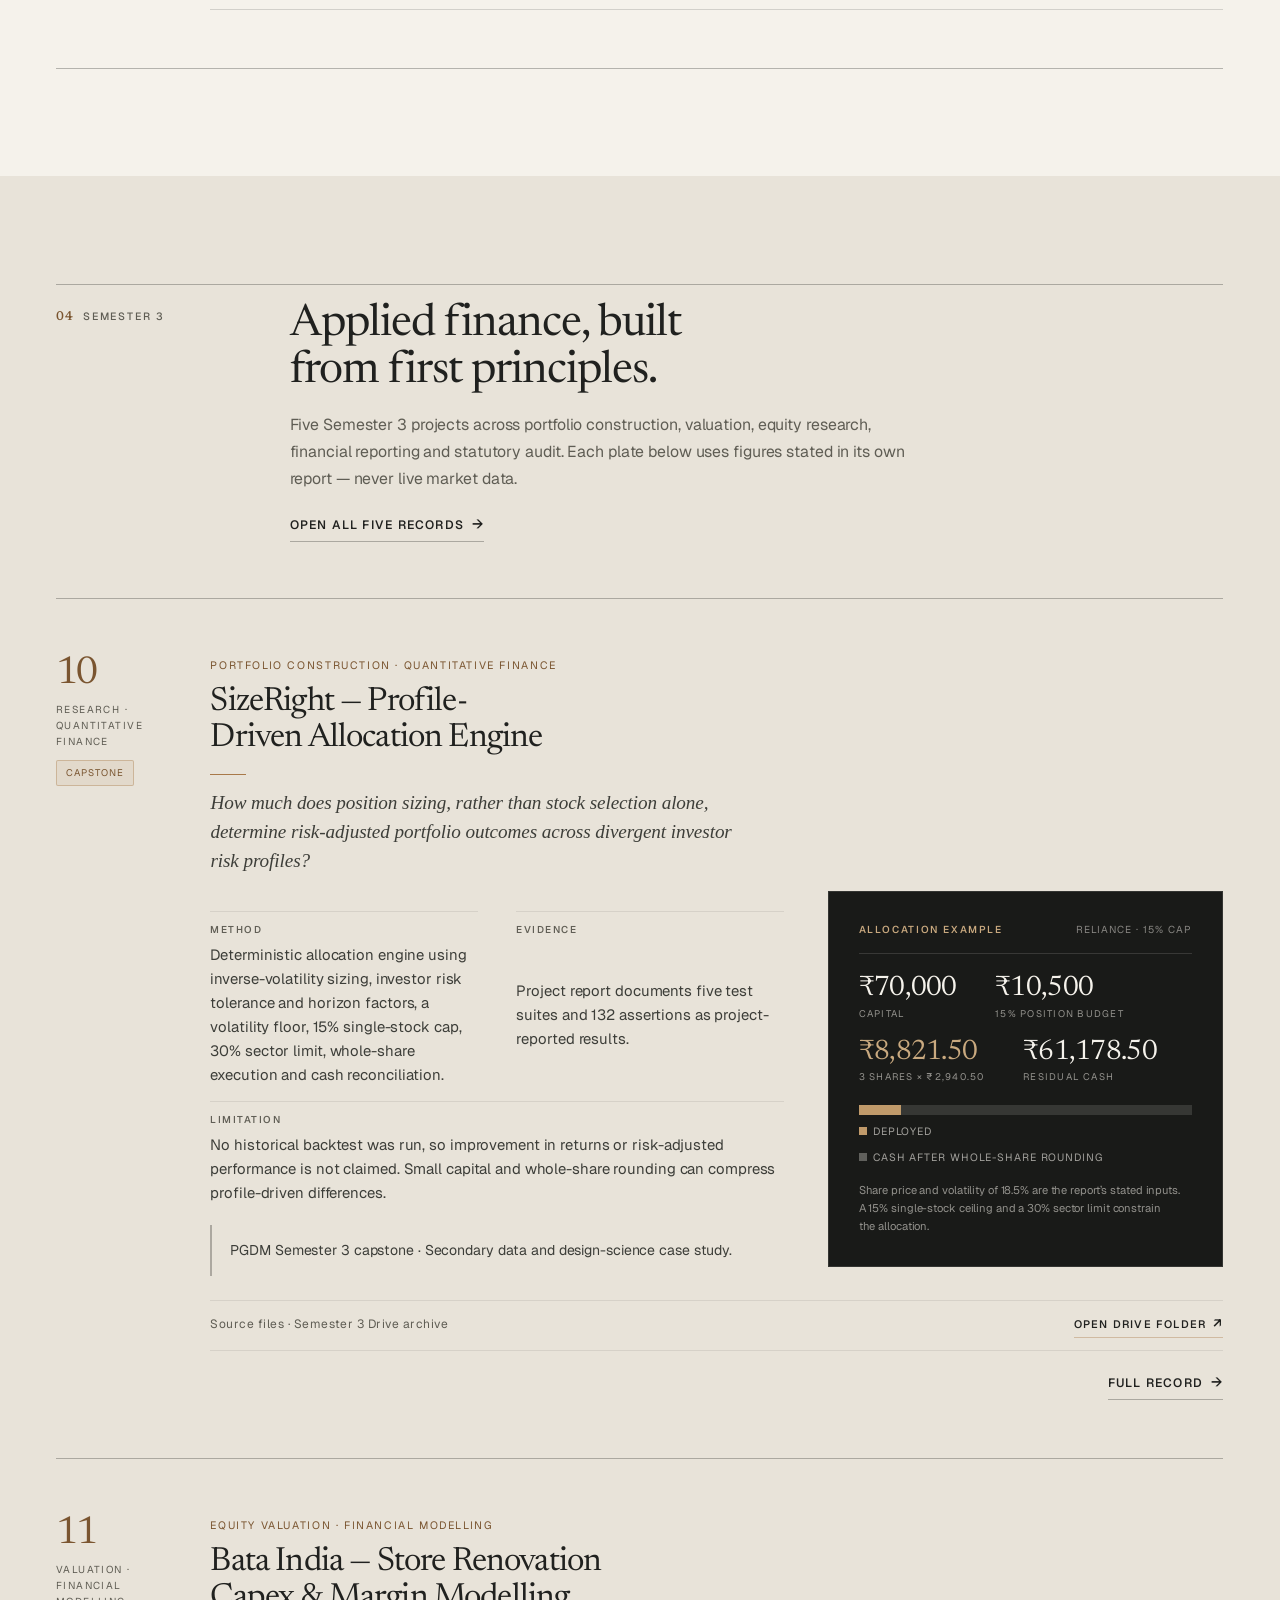
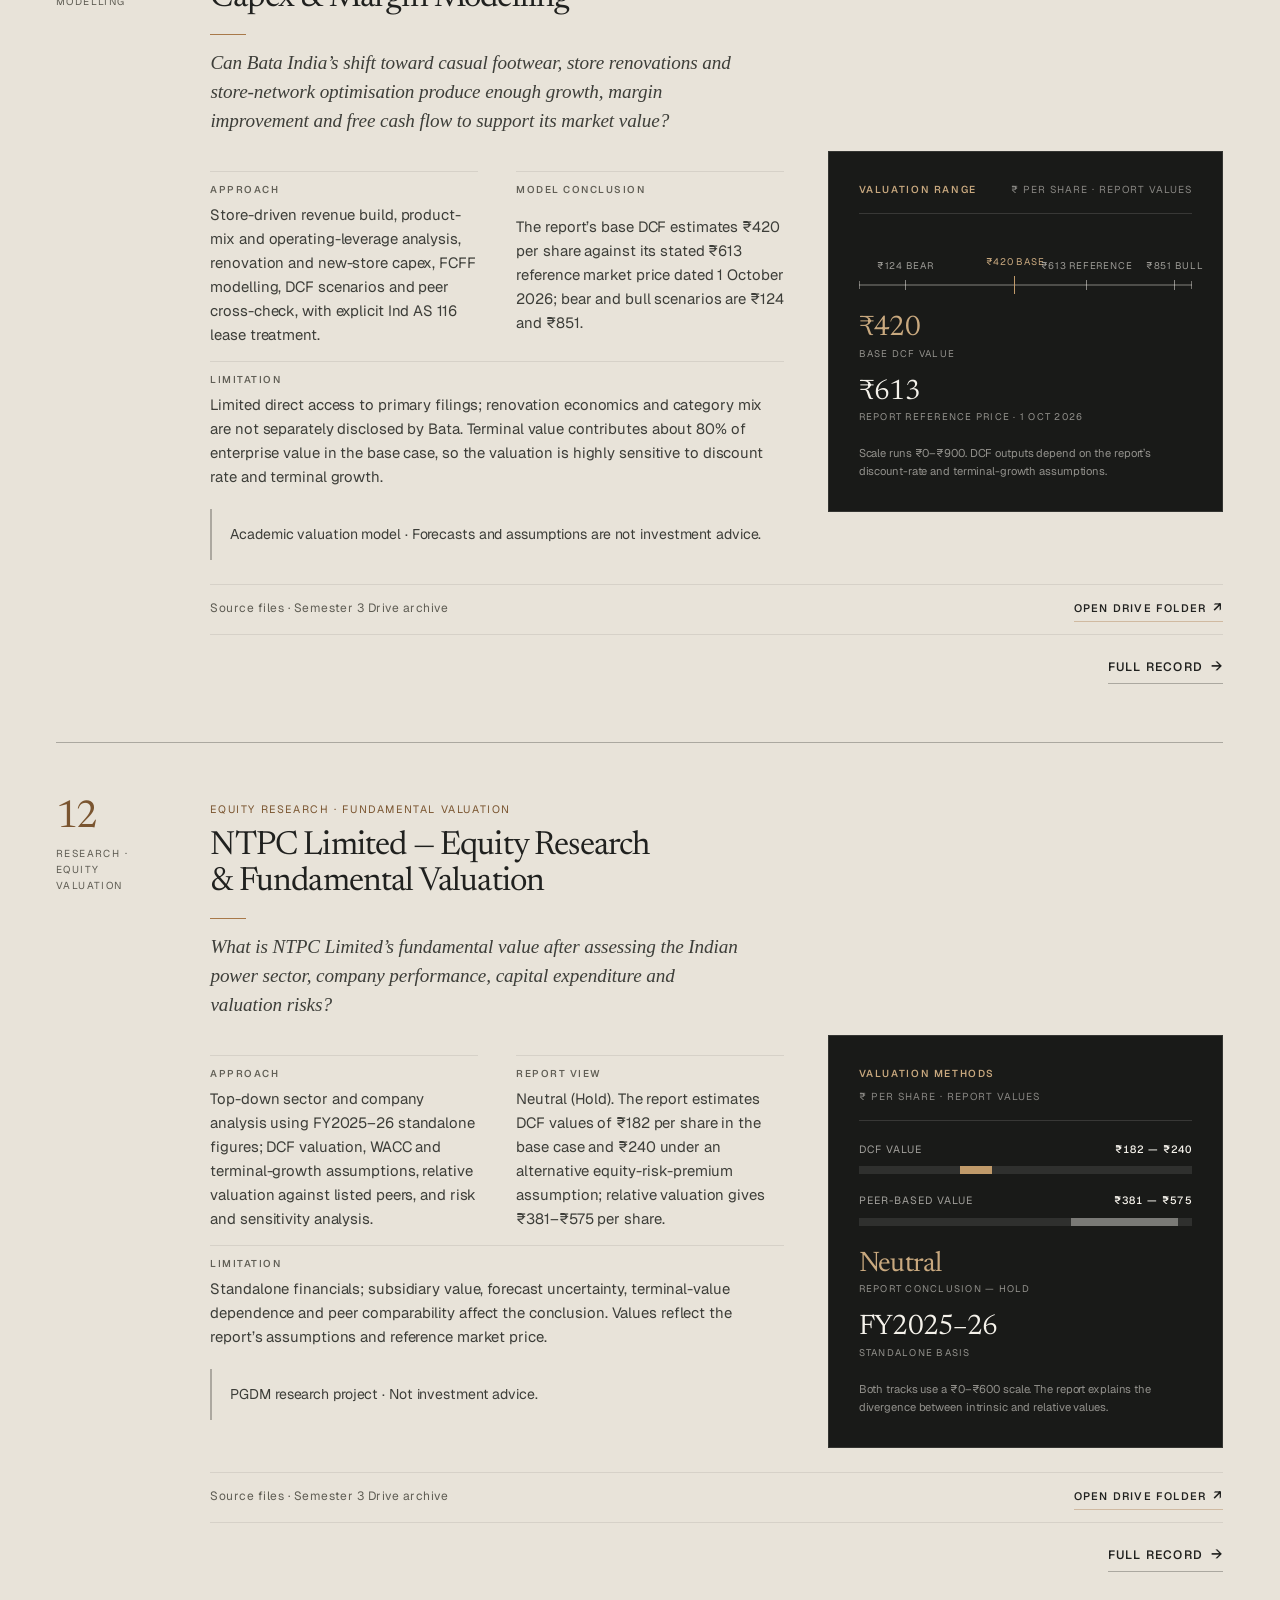
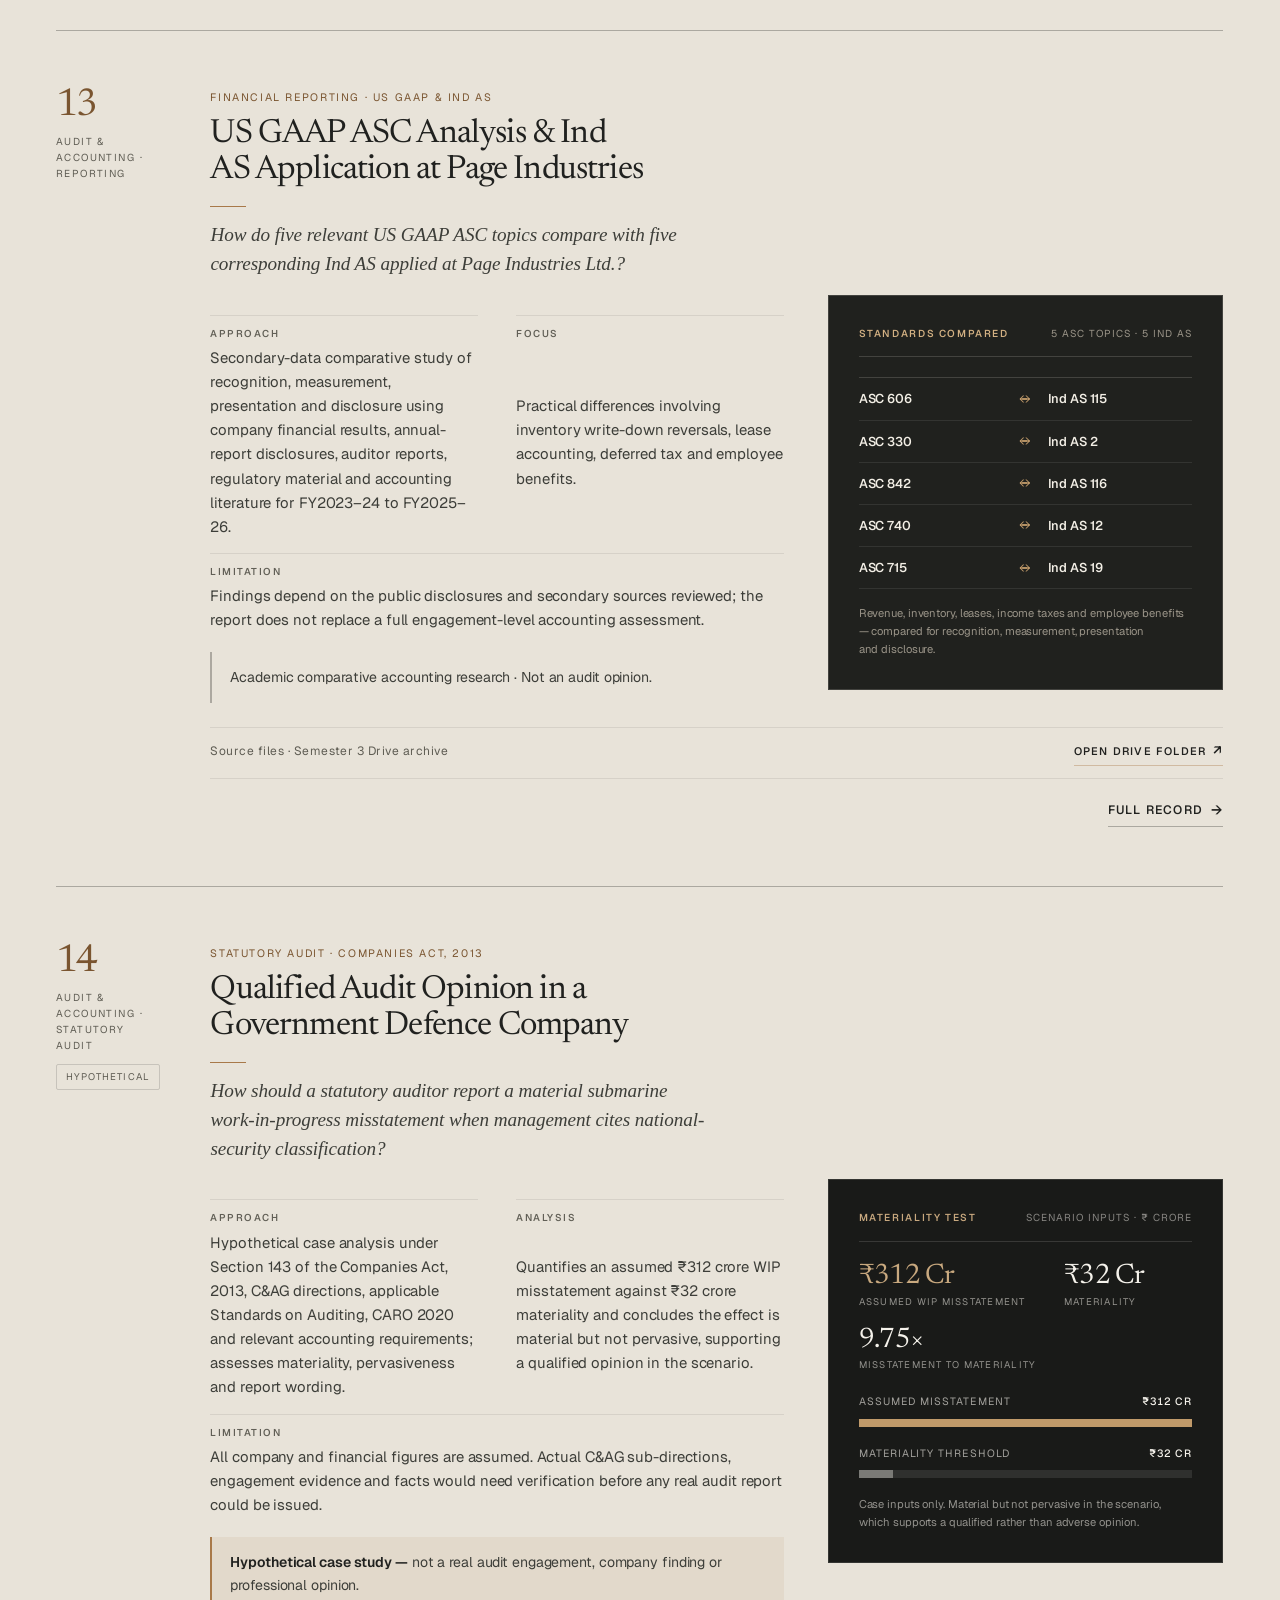
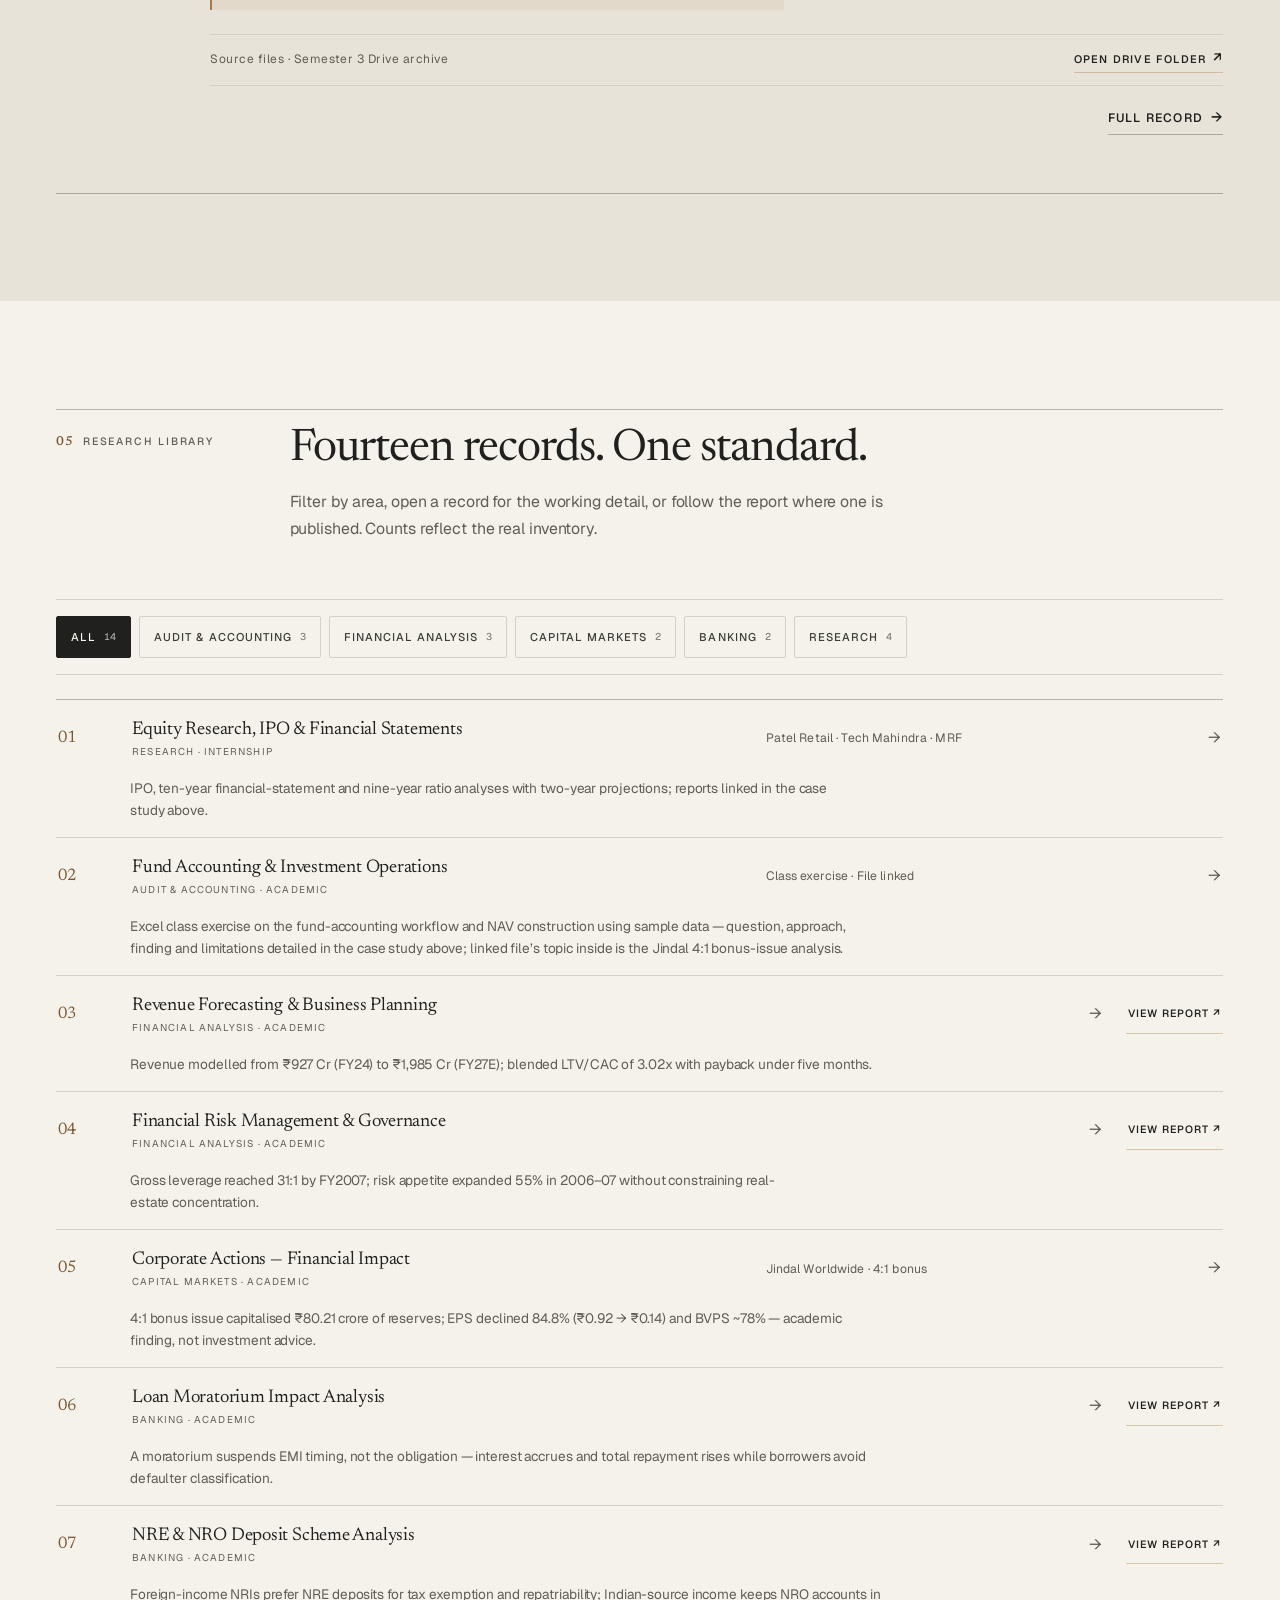
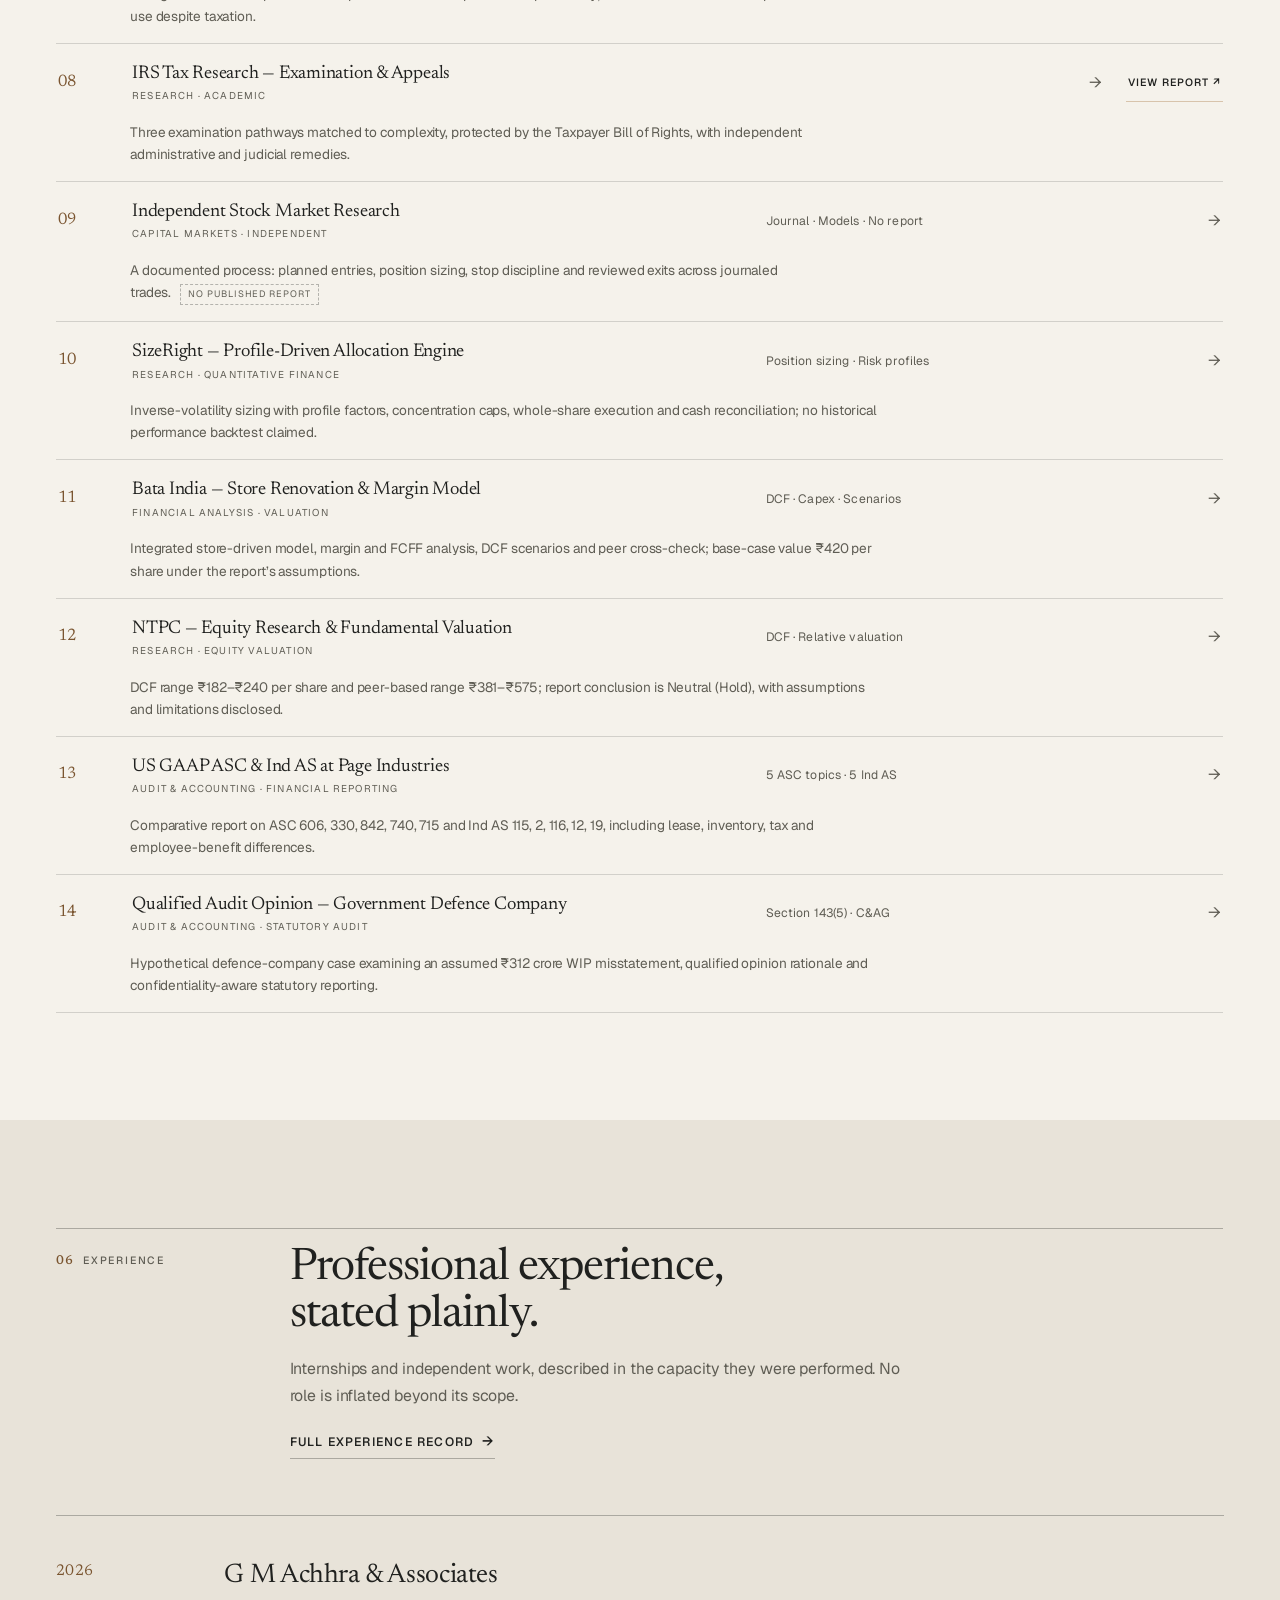
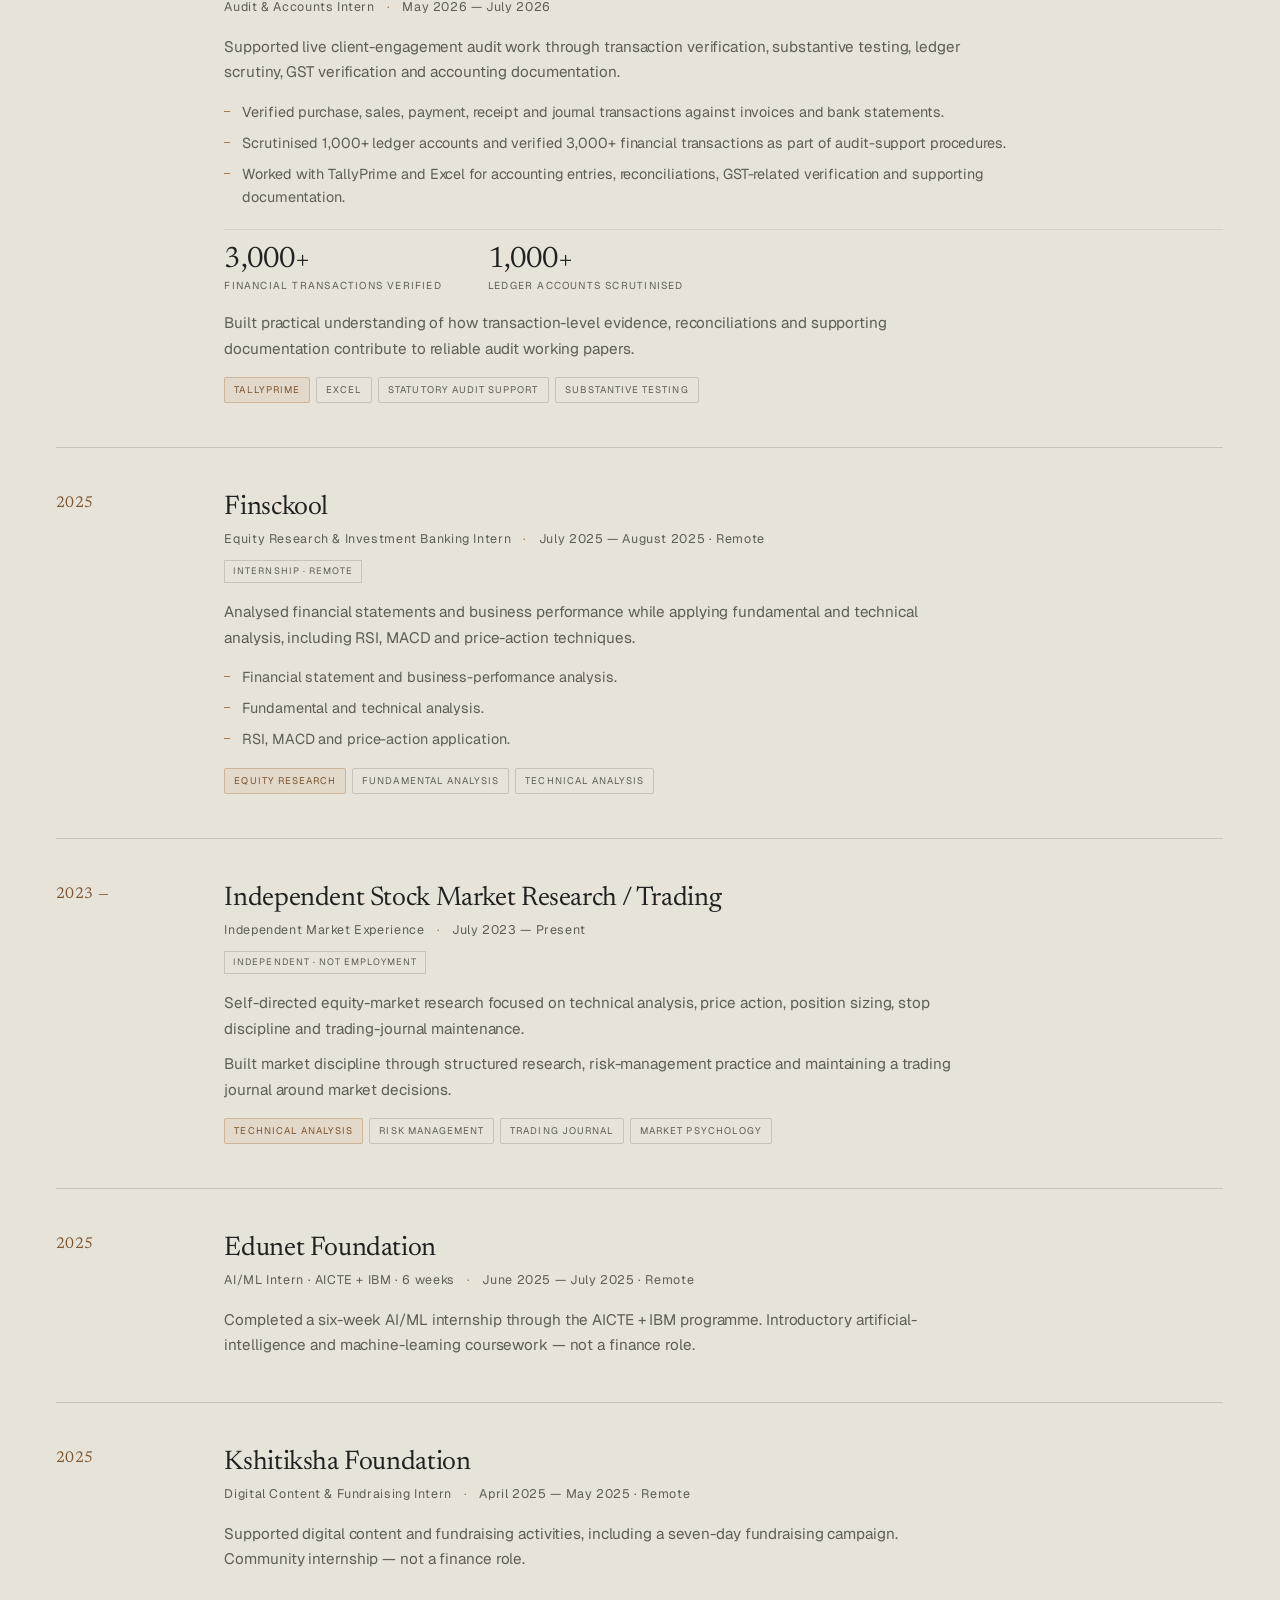
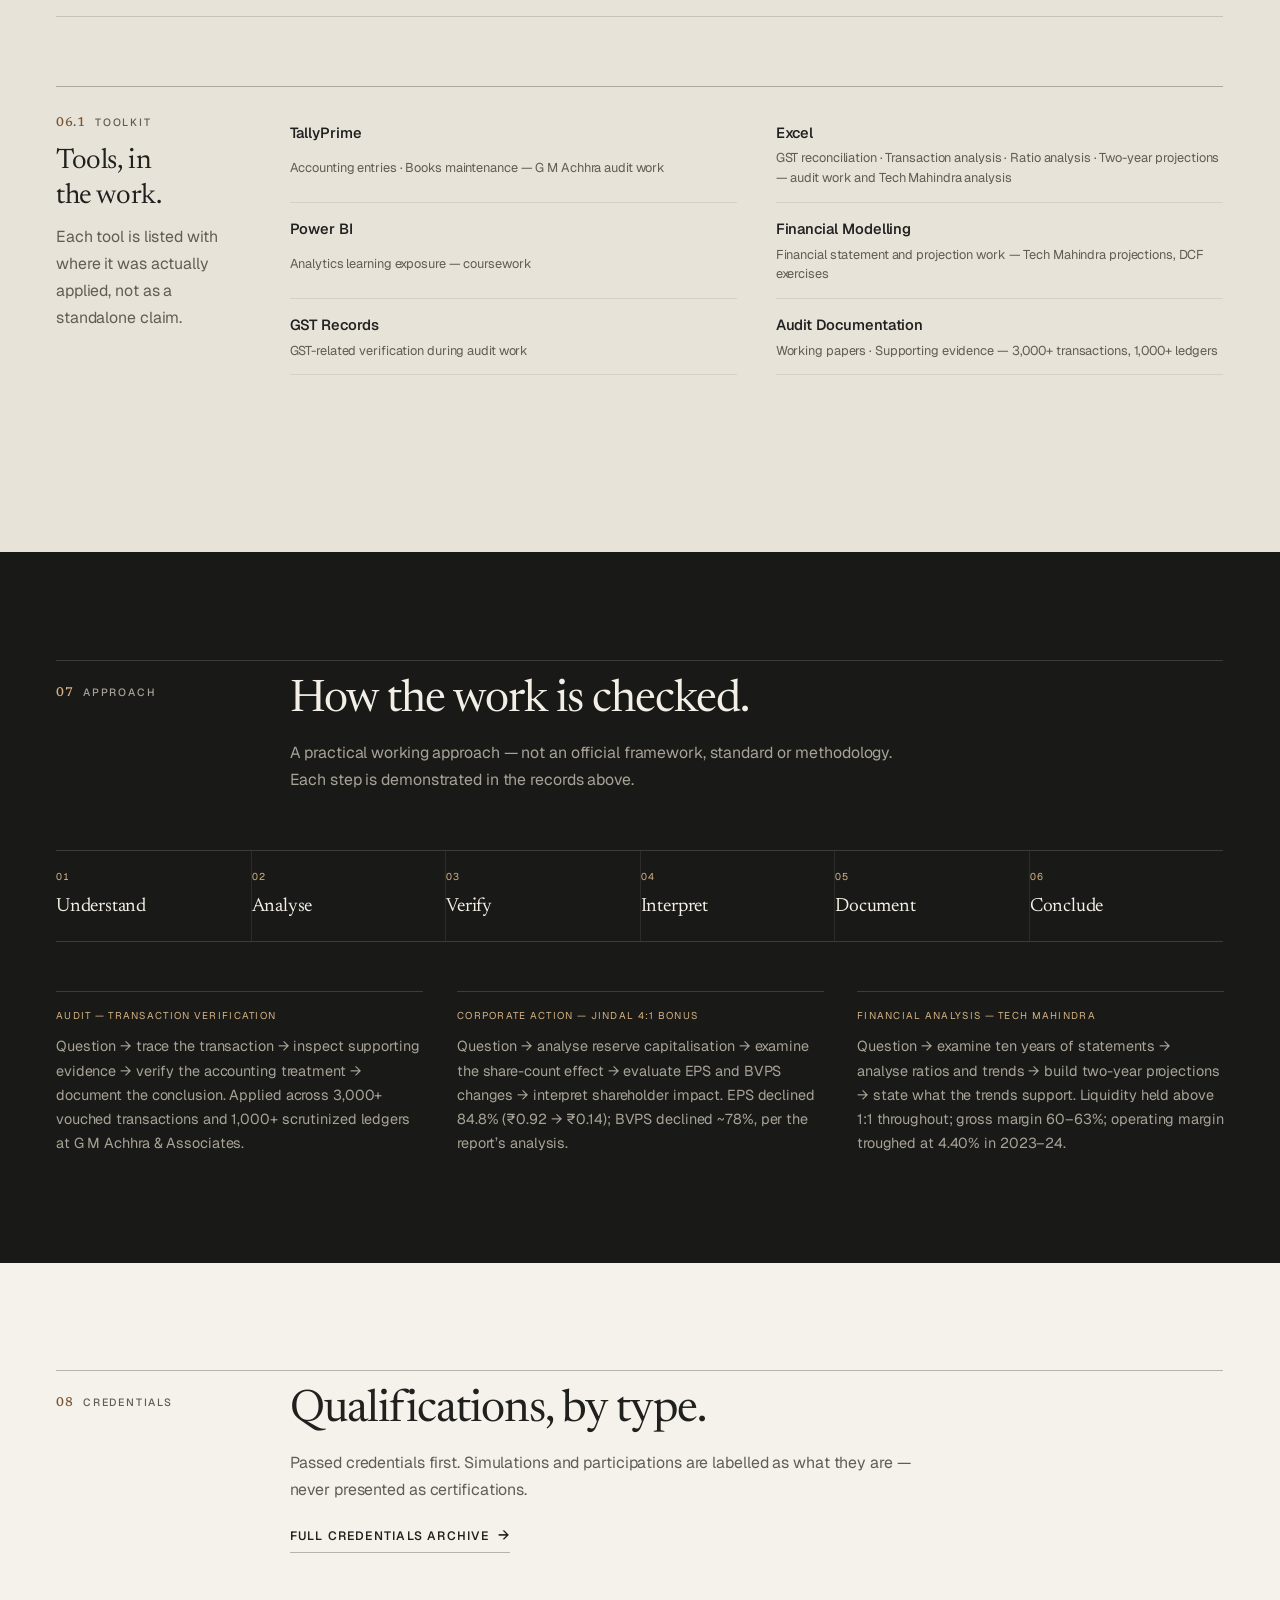
==== commit b0f5186f: "Finance-editorial redesign: 14-record archive, unified filters, all pages rebuilt, docs updated" ====
--- a/index.html
+++ b/index.html
@@ -12,14 +12,14 @@
   <link rel="preconnect" href="https://fonts.googleapis.com">
   <link rel="preconnect" href="https://fonts.gstatic.com" crossorigin>
   <link href="https://fonts.googleapis.com/css2?family=Geist:wght@300..800&family=Newsreader:ital,opsz,wght@0,6..72,300..700;1,6..72,300..700&display=swap" rel="stylesheet">
-  <link rel="stylesheet" href="assets/styles.css?v=4">
-  <noscript><style>.rv{opacity:1 !important;transform:none !important;}.acc-panel,.lib-detail{grid-template-rows:1fr;}</style></noscript>
+  <link rel="stylesheet" href="assets/styles.css?v=6">
+  <noscript><style>.rv{opacity:1 !important;transform:none !important;}.acc-panel,.lib-detail{grid-template-rows:1fr !important;}</style></noscript>
   <script type="application/ld+json">
   {
     "@context": "https://schema.org",
     "@type": "Person",
     "name": "Bhojraj Kamdi",
-    "description": "PGDM Finance '27 — audit and accounts internship, equity research internship, independent market study, nine documented research projects.",
+    "description": "PGDM Finance '27 — audit and accounts internship, equity research internship, independent market study, fourteen documented research projects.",
     "sameAs": ["https://www.linkedin.com/in/bhojrajkamdi"],
     "alumniOf": { "@type": "CollegeOrUniversity", "name": "RTM Nagpur University" },
     "affiliation": { "@type": "CollegeOrUniversity", "name": "Imperial School of Banking and Management Studies, Pune" }
@@ -28,498 +28,679 @@
 </head>
 <body>
   <a class="skip-link" href="#main">Skip to content</a>
-  <span class="rail rail--left" aria-hidden="true">PGDM-Finance'27</span>
-  <span class="rail rail--right" aria-hidden="true">Pune · India</span>
-
-  <header class="topbar" id="topbar">
-    <a class="brand" href="index.html">Bhojraj Kamdi<span class="brand-dot">.</span></a>
-    <nav class="nav" aria-label="Primary">
-      <ul>
-        <li><a href="#about">About</a></li>
-        <li><a href="#experience">Experience</a></li>
-        <li><a href="#work">Projects</a></li>
-        <li><a href="#approach">Approach</a></li>
-        <li><a href="#credentials">Credentials</a></li>
-      </ul>
+
+  <header class="masthead" id="topbar">
+    <div class="masthead-inner">
+      <a class="wordmark" href="index.html" aria-label="Bhojraj Kamdi — home">
+        <span class="wordmark-name">Bhojraj Kamdi</span>
+        <span class="wordmark-meta">Finance · Audit · Research</span>
+      </a>
+      <nav class="nav" aria-label="Primary">
+        <ul>
+          <li><a href="#work"><span class="nav-num">01</span>Work</a></li>
+          <li><a href="projects.html"><span class="nav-num">02</span>Archive</a></li>
+          <li><a href="#experience"><span class="nav-num">03</span>Experience</a></li>
+          <li><a href="#credentials"><span class="nav-num">04</span>Credentials</a></li>
+          <li><a href="#about"><span class="nav-num">05</span>About</a></li>
+        </ul>
+      </nav>
+      <div class="masthead-actions">
+        <a class="btn btn--quiet btn--sm" href="https://docs.google.com/document/d/1BFeB2oi3oYkQRqjwEmUpC3M__p_ACSpZ/edit" target="_blank" rel="noopener noreferrer">CV <span class="arrow">↗</span></a>
+        <a class="btn btn--solid btn--sm" href="#contact">Contact <span class="arrow">↗</span></a>
+      </div>
+      <button class="menu-btn" id="navToggle" aria-expanded="false" aria-label="Open menu" aria-controls="mobileMenu">
+        Menu
+        <span class="menu-icon" aria-hidden="true"><i></i><i></i></span>
+      </button>
+    </div>
+  </header>
+
+  <div class="menu-panel" id="mobileMenu">
+    <nav aria-label="Mobile">
+      <a href="#work"><span class="menu-num">01</span>Work</a>
+      <a href="projects.html"><span class="menu-num">02</span>Archive</a>
+      <a href="#experience"><span class="menu-num">03</span>Experience</a>
+      <a href="#credentials"><span class="menu-num">04</span>Credentials</a>
+      <a href="#about"><span class="menu-num">05</span>About</a>
+      <a href="#contact"><span class="menu-num">06</span>Contact</a>
+      <a href="https://docs.google.com/document/d/1BFeB2oi3oYkQRqjwEmUpC3M__p_ACSpZ/edit" target="_blank" rel="noopener noreferrer"><span class="menu-num">07</span>Resume ↗</a>
     </nav>
-    <div class="topbar-actions">
-      <a class="btn btn-solid btn-sm" href="#contact">Contact<span class="arrow">&nbsp;↗</span></a>
-      <a class="btn btn-ghost btn-sm" href="https://docs.google.com/document/d/1BFeB2oi3oYkQRqjwEmUpC3M__p_ACSpZ/edit" target="_blank" rel="noopener noreferrer">Resume<span class="arrow">&nbsp;↗</span></a>
-    </div>
-    <button class="nav-toggle" id="navToggle" aria-expanded="false" aria-label="Open menu" aria-controls="mobileMenu">
-      <span class="bar"></span>
-      <span class="bar"></span>
-    </button>
-  </header>
-
-  <div class="mobile-menu" id="mobileMenu">
-    <nav aria-label="Mobile">
-      <a href="#about"><span class="mnum">01</span>About</a>
-      <a href="#experience"><span class="mnum">02</span>Experience</a>
-      <a href="#work"><span class="mnum">03</span>Projects</a>
-      <a href="#approach"><span class="mnum">04</span>Approach</a>
-      <a href="#credentials"><span class="mnum">05</span>Credentials</a>
-      <a href="#contact"><span class="mnum">06</span>Contact</a>
-      <a href="https://docs.google.com/document/d/1BFeB2oi3oYkQRqjwEmUpC3M__p_ACSpZ/edit" target="_blank" rel="noopener noreferrer"><span class="mnum">07</span>Resume ↗</a>
-    </nav>
-    <div class="mm-actions">
+    <div class="menu-foot">
       <a href="https://www.linkedin.com/in/bhojrajkamdi" target="_blank" rel="noopener noreferrer">LinkedIn ↗</a>
-      <a href="https://docs.google.com/document/d/1BFeB2oi3oYkQRqjwEmUpC3M__p_ACSpZ/edit" target="_blank" rel="noopener noreferrer">Resume</a>
+      <a href="mailto:bhojrajkamdi14@gmail.com">Email</a>
+      <span>Pune, India</span>
     </div>
   </div>
 
-  <main id="main">
-    <!-- 01 / IDENTITY -->
+  <main id="main" tabindex="-1">
+    <!-- HERO / IDENTITY -->
     <section class="hero" aria-labelledby="hero-name">
-      <div class="container hero-inner">
-        <div class="hero-copy">
-          <p class="hero-eyebrow anim">Finance Portfolio</p>
-          <h1 class="hero-name anim" id="hero-name">Bhojraj Kamdi.</h1>
-          <p class="hero-tag anim anim-2"><span class="rule" aria-hidden="true"></span>PGDM-FINANCE'27</p>
-          <p class="hero-position anim anim-2">Audit &amp; Assurance · Financial Analysis · Equity Research</p>
-          <p class="hero-availability anim anim-2"><span class="avail-dot" aria-hidden="true"></span>Graduating 2027 · Open to opportunities</p>
-          <p class="hero-areas anim anim-2">Audit intern who vouched 3,000+ transactions at a CA firm. Building depth in financial analysis and equity research alongside.</p>
-        <div class="hero-actions anim anim-4">
-            <a class="btn btn-solid" href="#work">Explore selected work<span class="arrow"> ↓</span></a>
-            <a class="btn btn-ghost" href="https://docs.google.com/document/d/1BFeB2oi3oYkQRqjwEmUpC3M__p_ACSpZ/edit" target="_blank" rel="noopener noreferrer">Resume<span class="arrow"> ↗</span></a>
-          </div>
-          <div class="hero-utils anim anim-5">
-            <a href="#work">View work →</a>
-            <a href="https://www.linkedin.com/in/bhojrajkamdi" target="_blank" rel="noopener noreferrer">LinkedIn ↗</a>
-            <a href="#contact">Contact →</a>
-          </div>
-          <p class="hero-langs anim anim-5">English · Hindi · Marathi</p>
-        </div>
-
-        <div class="hero-media">
-          <div class="portrait-stage">
-            <span class="portrait-index" aria-hidden="true">01 / Identity</span>
-            <span class="portrait-vlabel" aria-hidden="true">Finance · Audit · Research</span>
-            <figure class="photo-plate">
-              <img class="portrait" src="assets/bhojraj-kamdi-profile.webp" alt="Portrait of Bhojraj Kamdi" width="722" height="928" fetchpriority="high" decoding="async">
-            </figure>
-            <span class="portrait-hlabel" aria-hidden="true">Finance · Audit · Research</span>
-          </div>
+      <div class="container">
+        <div class="hero-inner">
+          <div class="hero-copy">
+            <p class="eyebrow anim">Finance portfolio · 2026</p>
+            <h1 class="display anim" id="hero-name">
+              <span class="display-line">Bhojraj</span>
+              <span class="display-line display-line--accent">Kamdi</span>
+            </h1>
+            <p class="hero-role anim anim-2">Audit &amp; assurance, <span>equity research</span> and financial analysis — grounded in evidence.</p>
+            <p class="hero-lede anim anim-2">PGDM Finance candidate at Imperial School of Banking and Management Studies, Pune. Audit intern who vouched 3,000+ transactions at a CA firm, building depth in financial analysis and equity research alongside.</p>
+            <div class="hero-actions anim anim-4">
+              <a class="btn btn--solid" href="#work">Explore selected work <span class="arrow">↓</span></a>
+              <a class="btn btn--line" href="https://docs.google.com/document/d/1BFeB2oi3oYkQRqjwEmUpC3M__p_ACSpZ/edit" target="_blank" rel="noopener noreferrer">View resume <span class="arrow">↗</span></a>
+            </div>
+            <div class="hero-meta anim anim-5">
+              <div><span class="k">Programme</span><span class="v">PGDM — Finance · 2027</span></div>
+              <div><span class="k">Based</span><span class="v">Pune, India</span></div>
+              <div><span class="k">Languages</span><span class="v">English · Hindi · Marathi</span></div>
+              <div><span class="k">Status</span><span class="v hero-avail">Open to opportunities</span></div>
+            </div>
+          </div>
+
+          <div class="hero-media anim anim-3">
+            <div class="portrait-frame">
+              <img class="portrait-img" src="assets/bhojraj-kamdi-profile.webp" alt="Portrait of Bhojraj Kamdi" width="722" height="928" fetchpriority="high" decoding="async">
+            </div>
+            <p class="portrait-caption"><span>01 / Identity</span><span>Finance · Audit · Research</span></p>
+          </div>
+        </div>
+
+        <div class="disciplines" aria-label="Professional areas">
+          <span><b>Audit</b> &amp; Assurance</span>
+          <span>Financial Analysis</span>
+          <span>Equity Research</span>
+          <span>Capital Markets</span>
         </div>
       </div>
     </section>
 
-    <!-- 02 / EVIDENCE -->
-    <section class="section section--ruled" aria-label="Selected figures">
+    <!-- EVIDENCE -->
+    <section class="section section--tight section--ruled" aria-label="Selected figures">
+      <div class="container">
+        <div class="ledger">
+          <div class="ledger-item rv">
+            <span class="ledger-num tnum" data-counter data-counter-target="3000" data-counter-suffix="+" data-counter-duration="1200">3,000+</span>
+            <span class="ledger-label">Financial transactions verified</span>
+            <span class="ledger-note">Vouching and verification during audit-support work at G M Achhra &amp; Associates.</span>
+          </div>
+          <div class="ledger-item rv d1">
+            <span class="ledger-num tnum" data-counter data-counter-target="1000" data-counter-suffix="+" data-counter-duration="1000">1,000+</span>
+            <span class="ledger-label">Ledger accounts scrutinised</span>
+            <span class="ledger-note">Ledger scrutiny, reconciliations and supporting documentation.</span>
+          </div>
+          <div class="ledger-item rv d2">
+            <span class="ledger-num tnum" data-counter data-counter-target="100" data-counter-suffix="K+" data-counter-duration="800">100K+</span>
+            <span class="ledger-label">LinkedIn impressions</span>
+            <span class="ledger-note">Finance writing and commentary published on LinkedIn.</span>
+          </div>
+        </div>
+      </div>
+    </section>
+
+    <!-- SELECTED WORK -->
+    <section class="section" id="work" aria-labelledby="work-title">
       <div class="container">
         <div class="sec-head rv">
-          <p class="sec-label"><span class="num">02 /</span> Key Highlights</p>
-        </div>
-        <div class="proof-list">
-          <div class="proof-row rv">
-            <span class="proof-index" aria-hidden="true">01</span>
-            <span class="proof-num tnum" data-counter data-counter-target="3000" data-counter-suffix="+" data-counter-duration="1200">3,000+</span>
-            <span class="proof-label">Financial Transactions Verified</span>
-          </div>
-          <div class="proof-row rv d1">
-            <span class="proof-index" aria-hidden="true">02</span>
-            <span class="proof-num tnum" data-counter data-counter-target="1000" data-counter-suffix="+" data-counter-duration="1000">1,000+</span>
-            <span class="proof-label">Ledger Accounts Scrutinized</span>
-          </div>
-          <div class="proof-row rv d2">
-            <span class="proof-index" aria-hidden="true">03</span>
-            <span class="proof-num tnum" data-counter data-counter-target="100" data-counter-suffix="K+" data-counter-duration="800">100K+</span>
-            <span class="proof-label">LinkedIn Impressions</span>
-          </div>
-        </div>
-      </div>
-    </section>
-
-    <!-- 03 / TOOLS & SKILLS -->
-    <section class="section section--stone" aria-labelledby="tools-title">
-      <div class="container">
-        <div class="sec-head rv">
-          <p class="sec-label"><span class="num">03 /</span> Tools &amp; Skills</p>
-          <h2 class="sec-title" id="tools-title">Tools &amp; Skills.</h2>
-        </div>
-        <ul class="tools-app rv" aria-label="Tools and where they were applied">
-          <li><b>TallyPrime</b><span>Accounting entries · Books maintenance — G M Achhra audit work</span></li>
-          <li><b>Excel</b><span>GST reconciliation · Transaction analysis · Ratio analysis · Two-year projections — audit work &amp; Tech Mahindra analysis</span></li>
-          <li><b>Power BI</b><span>Analytics learning exposure — coursework</span></li>
-          <li><b>Financial Modelling</b><span>Financial statement &amp; projection work — Tech Mahindra projections, DCF exercises</span></li>
-          <li><b>GST Records</b><span>GST-related verification during audit work</span></li>
-          <li><b>Audit Documentation</b><span>Working papers · Supporting evidence — 3,000+ transactions, 1,000+ ledgers</span></li>
-        </ul>
-      </div>
-    </section>
-
-    <!-- 04 / EXPERIENCE -->
-    <section class="section" id="experience" aria-labelledby="exp-title">
-      <div class="container">
-        <div class="sec-head rv">
-          <p class="sec-label"><span class="num">04 /</span> Experience</p>
-          <h2 class="sec-title" id="exp-title">Professional experience, stated plainly.</h2>
-        </div>
-
-        <p class="exp-group-label rv">Professional experience</p>
-        <article class="exp-card rv" aria-label="Audit internship: G M Achhra and Associates">
-          <span class="exp-year">2026</span>
+          <p class="sec-label"><span class="sec-num">03</span>Selected work</p>
           <div>
-          <div class="exp-card-head">
-            <div>
-              <h3>G M Achhra &amp; Associates</h3>
-              <p class="exp-card-role">Audit &amp; Accounts Intern <span>May 2026 — July 2026</span></p>
-            </div>
-          </div>
-          <p class="star-text">Supported live client-engagement audit work through transaction verification, substantive testing, ledger scrutiny, GST verification and accounting documentation.</p>
-          <ul class="action-list">
-            <li>Verified purchase, sales, payment, receipt and journal transactions against invoices and bank statements.</li>
-            <li>Scrutinised 1,000+ ledger accounts and verified 3,000+ financial transactions as part of audit-support procedures.</li>
-            <li>Worked with TallyPrime and Excel for accounting entries, reconciliations, GST-related verification and supporting documentation.</li>
-          </ul>
-          <div class="result-strip">
-            <div class="result-item"><b class="tnum">3,000+</b><span>Financial transactions verified</span></div>
-            <div class="result-item"><b class="tnum">1,000+</b><span>Ledger accounts scrutinized</span></div>
-          </div>
-          <p class="star-text">Built practical understanding of how transaction-level evidence, reconciliations and supporting documentation contribute to reliable audit working papers.</p>
-          <p><a class="info-tab" href="experience.html">View internship info ↗</a></p>
+            <h2 class="sec-title sec-title--wide" id="work-title">Research records, not a gallery.</h2>
+            <p class="sec-lead">Three detailed case studies across equity research, corporate actions and fund accounting. Each states the question, the method, the evidence and its limits. The complete archive holds fourteen records.</p>
+            <div class="sec-aside">
+              <a class="link-arrow" href="projects.html">Open the project archive <span class="arrow">→</span></a>
+              <a class="link-arrow" href="https://drive.google.com/drive/u/0/folders/1Y1Z8Ju0RZBIP8k7EP5gQH0271rra957-" target="_blank" rel="noopener noreferrer">Source reports on Drive <span class="arrow">↗</span></a>
+            </div>
+          </div>
+        </div>
+
+        <!-- 01 -->
+        <article class="record record--dark rv" id="case-01">
+          <div class="record-rail">
+            <span class="record-no">01</span>
+            <span class="record-cat">Research · Internship</span>
+            <span class="pill pill--gold">Selected</span>
+          </div>
+          <div class="record-body">
+            <p class="record-kicker">Equity Research · Finsckool Internship</p>
+            <h3 class="record-title">Equity Research, IPO &amp; Financial Statement Analysis</h3>
+            <p class="record-question">What drives the company — and do the numbers support the case?</p>
+
+            <div class="record-grid">
+              <div>
+                <div class="record-fields">
+                  <div class="field field--wide">
+                    <b>Objective</b>
+                    <span>Build an equity view of listed companies — business model, financial statements and fundamentals, with technical context — and translate company information into structured analysis.</span>
+                  </div>
+                  <div class="field">
+                    <b>Approach</b>
+                    <span>Business and financial-statement review combined with fundamental analysis and technical context (RSI, MACD, price action), developed during the Finsckool internship with IPO research framing.</span>
+                  </div>
+                  <div class="field">
+                    <b>Output</b>
+                    <span>Three sub-reports: IPO and secondary-market analysis (Patel Retail), financial statement and forecast analysis (Tech Mahindra), and ratio analysis (MRF).</span>
+                  </div>
+                </div>
+                <div class="note"><b>Why it matters —</b> demonstrates the ability to move from company information and financial statements to structured equity-analysis outputs.</div>
+              </div>
+
+              <div class="plate">
+                <div class="plate-head"><b>Research outputs</b><span>01A — 01C</span></div>
+                <div class="plate-figures">
+                  <div class="fig"><b>01A</b><span>Patel Retail · IPO &amp; secondary market</span></div>
+                  <div class="fig"><b>01B</b><span>Tech Mahindra · FSA &amp; forecasts</span></div>
+                  <div class="fig"><b>01C</b><span>MRF · Ratio analysis</span></div>
+                </div>
+                <div class="matrix">
+                  <div class="matrix-row"><b>01A</b><span class="mid">·</span><span>Listing to October 2025</span></div>
+                  <div class="matrix-row"><b>01B</b><span class="mid">·</span><span>FY2016 – FY2025, two-year projections</span></div>
+                  <div class="matrix-row"><b>01C</b><span class="mid">·</span><span>FY2017 – FY2025, projections to 2027 / 2030</span></div>
+                </div>
+                <p class="plate-foot">Periods as stated in the submitted reports.</p>
+              </div>
+            </div>
+
+            <div class="report-links">
+              <div class="report-row">
+                <span class="report-cap">01A · Patel Retail — IPO &amp; secondary market</span>
+                <a class="report-link" href="https://drive.google.com/file/d/1pGAY4Vr_cwJC33Z5CAIImhbXU2Av9RaV/view?usp=drive_link" target="_blank" rel="noopener noreferrer">View report <span class="arrow">↗</span></a>
+              </div>
+              <div class="report-row">
+                <span class="report-cap">01B · Tech Mahindra — FSA &amp; forecasts</span>
+                <a class="report-link" href="https://drive.google.com/file/d/13X6SglaG91yu_porTelERwR6Js7KmhCo/view?usp=drive_link" target="_blank" rel="noopener noreferrer">View report <span class="arrow">↗</span></a>
+              </div>
+              <div class="report-row">
+                <span class="report-cap">01C · MRF — ratio analysis</span>
+                <a class="report-link" href="https://docs.google.com/document/d/1b0azJOrUWnRysQ4T6offfiIfnlYEiOCq/edit?usp=drive_link&amp;ouid=113586569177191721533&amp;rtpof=true&amp;sd=true" target="_blank" rel="noopener noreferrer">View report <span class="arrow">↗</span></a>
+              </div>
+            </div>
+
+            <div class="acc">
+              <div class="acc-item">
+                <button class="acc-btn" data-acc-btn aria-expanded="false"><span>The question</span><span class="plus" aria-hidden="true"></span></button>
+                <div class="acc-panel"><div class="acc-panel-inner"><div>How do IPO fundamentals translate into sustained secondary-market performance? IPO documents and exchange price data, combining fundamental review (pricing, subscription, valuation vs peers) with technical context — RSI, MACD, moving averages, support-resistance, volume. Favourable fundamentals and reasonable valuation supported positive initial sentiment; sustained performance depended on market conditions, liquidity, institutional participation and technical confirmation. Full report covering listing to October 2025.</div></div></div>
+              </div>
+              <div class="acc-item">
+                <button class="acc-btn" data-acc-btn aria-expanded="false"><span>01A — IPO of Patel Retail Ltd.</span><span class="plus" aria-hidden="true"></span></button>
+                <div class="acc-panel"><div class="acc-panel-inner"><div>How do IPO fundamentals translate into sustained secondary market performance? IPO documents and exchange price data, combining fundamental review (pricing, subscription, valuation vs peers) with technical context — RSI, MACD, moving averages, support-resistance, volume. Favourable fundamentals and reasonable valuation supported positive initial sentiment; sustained performance depended on market conditions, liquidity, institutional participation and technical confirmation.</div></div></div>
+              </div>
+              <div class="acc-item">
+                <button class="acc-btn" data-acc-btn aria-expanded="false"><span>01B — Tech Mahindra Ltd.</span><span class="plus" aria-hidden="true"></span></button>
+                <div class="acc-panel"><div class="acc-panel-inner"><div>How has Tech Mahindra’s financial health evolved over ten years, and what do trend patterns suggest? Ratio analysis across liquidity, profitability, leverage and market performance over FY2016–FY2025, with trend analysis and two-year forward projections. Liquidity stayed above the 1:1 benchmark throughout; gross margin held 60–63%; operating margin dipped to 4.40% in 2023–24 with partial recovery in 2025. Full report with two-year projections.</div></div></div>
+              </div>
+              <div class="acc-item">
+                <button class="acc-btn" data-acc-btn aria-expanded="false"><span>01C — MRF Limited</span><span class="plus" aria-hidden="true"></span></button>
+                <div class="acc-panel"><div class="acc-panel-inner"><div>How did MRF perform across economic cycles — pre-COVID, pandemic, commodity inflation, recovery? Nine-year ratio analysis (FY2017–FY2025) across liquidity, profitability, leverage, valuation and dividend policy, with CAGR-based projections to 2027 and 2030. Revenue more than doubled (₹13,412 Cr to ₹28,152 Cr); margins compressed sharply in 2022–23 then recovered; debt dependence reduced materially. Full report with ratio tables and projections.</div></div></div>
+              </div>
+            </div>
           </div>
         </article>
 
-        <p class="exp-group-label rv">Research &amp; market experience</p>
-        <article class="exp-card rv" aria-label="Equity research internship: Finsckool">
-          <span class="exp-year">2025</span>
-          <div>
-          <div class="exp-card-head">
-            <div>
-              <h3>Finsckool</h3>
-              <p class="exp-card-role">Equity Research &amp; Investment Banking Intern <span>July 2025 — August 2025 · Remote</span></p>
-            </div>
-            <span class="tl-kind">Internship · Remote</span>
-          </div>
-          <p class="star-text">Analysed financial statements and business performance while applying fundamental and technical analysis, including RSI, MACD and price-action techniques.</p>
-          <ul class="action-list">
-            <li>Financial statement and business-performance analysis.</li>
-            <li>Fundamental and technical analysis.</li>
-            <li>RSI, MACD and price-action application.</li>
-          </ul>
-          <p><a class="info-tab" href="experience.html">View internship info ↗</a></p>
+        <!-- 05 -->
+        <article class="record rv" id="case-05">
+          <div class="record-rail">
+            <span class="record-no">05</span>
+            <span class="record-cat">Capital Markets · Academic</span>
+            <span class="pill">Academic</span>
+          </div>
+          <div class="record-body">
+            <p class="record-kicker">Capital Markets · Jindal Worldwide Ltd.</p>
+            <h3 class="record-title">Corporate Actions — Financial Impact</h3>
+            <p class="record-question">What was the financial impact of the 4:1 bonus issue on shareholder wealth, capital structure, EPS and market valuation?</p>
+
+            <div class="record-grid">
+              <div>
+                <div class="record-fields">
+                  <div class="field">
+                    <b>Approach</b>
+                    <span>Bonus mechanics — 4:1 ratio, record date 28 February 2025 — followed through share capital transformation, reserve capitalisation and EPS measurement against market price movement.</span>
+                  </div>
+                  <div class="field">
+                    <b>Key finding</b>
+                    <span>Share capital moved from ₹20.05 Cr to ₹100.26 Cr on reserve capitalisation of ₹80.21 Cr; EPS adjusted from ₹0.92 to ₹0.14 following the 4:1 issuance, with BVPS declining ~78%.</span>
+                  </div>
+                  <div class="field field--wide">
+                    <b>Scope &amp; limitation</b>
+                    <span>Single-company study; bonus effects not isolated from broader market movement; no peer bonus-issue comparison. Academic project — not investment advice.</span>
+                  </div>
+                </div>
+                <div class="note"><b>Why it matters —</b> demonstrates the ability to translate a corporate action into changes in capital structure and per-share financial metrics.</div>
+              </div>
+
+              <div class="plate">
+                <div class="plate-head"><b>Report figures</b><span>Jindal Worldwide · 4:1 bonus</span></div>
+                <div class="plate-figures">
+                  <div class="fig"><b>₹20.05 Cr → ₹100.26 Cr</b><span>Share capital</span></div>
+                  <div class="fig fig--accent"><b>₹0.92 → ₹0.14</b><span>EPS after the 4:1 issuance</span></div>
+                  <div class="fig"><b>−84.8%</b><span>Reported EPS change</span></div>
+                </div>
+                <div class="bar">
+                  <div class="bar-track"><span class="bar-fill" style="--w:80%"></span></div>
+                  <div class="bar-legend"><span><i></i>₹80.21 Cr reserves capitalised</span><span><i class="muted"></i>Existing capital at issue</span></div>
+                </div>
+                <p class="plate-foot">Record date 28 February 2025. Figures as reported in the analysis; academic finding, not investment advice.</p>
+              </div>
+            </div>
+
+            <div class="report-links">
+              <div class="report-row">
+                <span class="report-cap">Jindal Worldwide — corporate-action impact analysis</span>
+                <a class="report-link" href="https://docs.google.com/document/d/1-ST0W2-EolFUOAw8sI0Gc8BhKvERcQRi/edit?usp=drive_link&amp;ouid=113586569177191721533&amp;rtpof=true&amp;sd=true" target="_blank" rel="noopener noreferrer">View report <span class="arrow">↗</span></a>
+              </div>
+            </div>
+
+            <div class="acc">
+              <div class="acc-item">
+                <button class="acc-btn" data-acc-btn aria-expanded="false"><span>Approach in detail</span><span class="plus" aria-hidden="true"></span></button>
+                <div class="acc-panel"><div class="acc-panel-inner"><div>Bonus mechanics — 4:1 ratio, record date 28 February 2025 — followed through share capital transformation, reserve capitalisation and EPS measurement against market price movement.</div></div></div>
+              </div>
+              <div class="acc-item">
+                <button class="acc-btn" data-acc-btn aria-expanded="false"><span>Key finding</span><span class="plus" aria-hidden="true"></span></button>
+                <div class="acc-panel"><div class="acc-panel-inner"><div>Share capital moved from ₹20.05 Cr to ₹100.26 Cr on reserve capitalisation of ₹80.21 Cr; EPS adjusted from ₹0.92 to ₹0.14 (an 84.8% decline) following the 4:1 issuance, with BVPS declining ~78% and ROE and capital structure analysed through the issue — figures as reported in the analysis.</div></div></div>
+              </div>
+              <div class="acc-item">
+                <button class="acc-btn" data-acc-btn aria-expanded="false"><span>Limitations &amp; output</span><span class="plus" aria-hidden="true"></span></button>
+                <div class="acc-panel"><div class="acc-panel-inner"><div>Single-company study; bonus effects not isolated from broader market movement; no peer bonus-issue comparison. Output: impact analysis with signed report version. Academic project — not investment advice.</div></div></div>
+              </div>
+            </div>
           </div>
         </article>
 
-        <article class="exp-card rv" aria-label="Independent stock market research">
-          <span class="exp-year">2023 —</span>
-          <div>
-          <div class="exp-card-head">
-            <div>
-              <h3>Independent Stock Market Research / Trading</h3>
-              <p class="exp-card-role">Independent Market Experience <span>July 2023 — Present</span></p>
-            </div>
-            <span class="tl-kind">Independent · Not employment</span>
-          </div>
-          <p class="star-text">Self-directed equity-market research focused on technical analysis, price action, position sizing, stop discipline and trading-journal maintenance.</p>
-          <p class="star-text">Built market discipline through structured research, risk-management practice and maintaining a trading journal around market decisions.</p>
-          <p><a class="info-tab" href="experience.html">View research info ↗</a></p>
-          </div>
-        </article>
-
-        <p class="exp-group-label rv">Programmes &amp; other experience</p>
-        <article class="exp-card rv" aria-label="AI ML internship: Edunet Foundation">
-          <span class="exp-year">2025</span>
-          <div>
-          <div class="exp-card-head">
-            <div>
-              <h3>Edunet Foundation</h3>
-              <p class="exp-card-role">AI/ML Intern · AICTE + IBM · 6 weeks <span>June 2025 — July 2025 · Remote</span></p>
-            </div>
-          </div>
-          <p class="star-text">Completed a six-week AI/ML internship through the AICTE + IBM programme.</p>
-          <p><a class="info-tab" href="experience.html">View internship info ↗</a></p>
-          </div>
-        </article>
-
-        <article class="exp-card rv" aria-label="Digital content internship: Kshitiksha Foundation">
-          <span class="exp-year">2025</span>
-          <div>
-          <div class="exp-card-head">
-            <div>
-              <h3>Kshitiksha Foundation</h3>
-              <p class="exp-card-role">Digital Content &amp; Fundraising Intern <span>April 2025 — May 2025 · Remote</span></p>
-            </div>
-          </div>
-          <p class="star-text">Supported digital content and fundraising activities, including a seven-day fundraising campaign.</p>
-          <p><a class="info-tab" href="experience.html">View internship info ↗</a></p>
+        <!-- 02 -->
+        <article class="record rv record--last" id="case-02">
+          <div class="record-rail">
+            <span class="record-no">02</span>
+            <span class="record-cat">Audit &amp; Accounting · Academic</span>
+            <span class="pill">Academic</span>
+          </div>
+          <div class="record-body">
+            <p class="record-kicker">Investment Operations · Academic</p>
+            <h3 class="record-title">Fund Accounting &amp; Investment Operations</h3>
+            <p class="record-question">How does an investment fund turn trades, positions and valuations into a net asset value — and where are the control points?</p>
+
+            <div class="record-grid">
+              <div>
+                <div class="record-fields">
+                  <div class="field">
+                    <b>Approach</b>
+                    <span>Excel-based class exercise modelling private-equity fund accounting (commitments, calls, fees, carried-interest waterfall) and hedge-fund structure (subscriptions, journal entries, NAV, incentive fees).</span>
+                  </div>
+                  <div class="field">
+                    <b>Key finding</b>
+                    <span>End-to-end models of the fund-accounting workflow: capital accounting, fee computation, waterfall distribution and NAV construction.</span>
+                  </div>
+                  <div class="field field--wide">
+                    <b>Scope &amp; limitation</b>
+                    <span>Class exercise on sample data — not real fund data. Output: Excel models only, no standalone published report. The submitted course file is the “Fund Accounting Live Project”; the topic inside is the Jindal Worldwide 4:1 bonus-issue analysis (same document as Project 05).</span>
+                  </div>
+                </div>
+              </div>
+
+              <div class="plate plate--light">
+                <div class="plate-head"><b>Fund-accounting workflow</b><span>Academic model</span></div>
+                <div class="steps">
+                  <div class="step"><i>01</i><b>Trades</b><span>Journals recorded</span></div>
+                  <div class="step"><i>02</i><b>Positions</b><span>Holdings kept</span></div>
+                  <div class="step"><i>03</i><b>Valuation</b><span>Prices applied</span></div>
+                  <div class="step"><i>04</i><b>NAV</b><span>Reconciled</span></div>
+                </div>
+                <p class="plate-foot">Private-equity accounting covered commitments, capital calls, fees and the carried-interest waterfall; hedge-fund structure covered subscriptions, journal entries, NAV and incentive fees.</p>
+              </div>
+            </div>
+
+            <div class="report-links">
+              <div class="report-row">
+                <span class="report-cap">Submitted course file: Fund Accounting Live Project — contains the Jindal Worldwide 4:1 bonus-issue analysis (same document as Project 05)</span>
+                <a class="report-link" href="https://docs.google.com/document/d/1-ST0W2-EolFUOAw8sI0Gc8BhKvERcQRi/edit?usp=drive_link&amp;ouid=113586569177191721533&amp;rtpof=true&amp;sd=true" target="_blank" rel="noopener noreferrer">View report <span class="arrow">↗</span></a>
+              </div>
+            </div>
+
+            <div class="acc">
+              <div class="acc-item">
+                <button class="acc-btn" data-acc-btn aria-expanded="false"><span>Approach in detail</span><span class="plus" aria-hidden="true"></span></button>
+                <div class="acc-panel"><div class="acc-panel-inner"><div>Excel-based class exercise modelling private-equity fund accounting (commitments, calls, fees, carried-interest waterfall) and hedge-fund structure (subscriptions, journal entries, NAV, incentive fees).</div></div></div>
+              </div>
+              <div class="acc-item">
+                <button class="acc-btn" data-acc-btn aria-expanded="false"><span>Key finding</span><span class="plus" aria-hidden="true"></span></button>
+                <div class="acc-panel"><div class="acc-panel-inner"><div>End-to-end models of the fund-accounting workflow: capital accounting, fee computation, waterfall distribution and NAV construction.</div></div></div>
+              </div>
+              <div class="acc-item">
+                <button class="acc-btn" data-acc-btn aria-expanded="false"><span>Limitations &amp; output</span><span class="plus" aria-hidden="true"></span></button>
+                <div class="acc-panel"><div class="acc-panel-inner"><div>Class exercise on sample data — not real fund data. Output: Excel models only, no standalone published report.</div></div></div>
+              </div>
+            </div>
           </div>
         </article>
       </div>
     </section>
 
-    <!-- 05 / WORK -->
-    <section class="section" id="work" aria-labelledby="work-title">
+    <!-- SEMESTER 3 -->
+    <section class="section section--stone" aria-labelledby="s3-title">
       <div class="container">
         <div class="sec-head rv">
-          <p class="sec-label"><span class="num">05 /</span> Projects</p>
-          <h2 class="sec-title sec-title--wide" id="work-title">Selected work.</h2>
-          <p class="lead">Selected work across equity research, valuation, audit, financial reporting and portfolio construction. Expand any section for working detail.</p>
-        </div>
-
-        <div class="project-drive-note rv"><p><strong>Project files &amp; supporting reports</strong><br>Open the Google Drive project archive for the source reports and supporting materials. Individual reports already linked below open directly where a file-specific URL is available.</p><a href="https://drive.google.com/drive/u/0/folders/1Y1Z8Ju0RZBIP8k7EP5gQH0271rra957-" target="_blank" rel="noopener noreferrer">Open Google Drive archive <span aria-hidden="true">↗</span></a></div>
-        <div class="live-project-links rv" aria-label="Semester 3 live project reports">
-          <p class="live-project-heading">Semester 3 · Live project reports</p>
-          <div class="live-project-grid">
-            <a href="https://docs.google.com/document/d/18jf2dV0_WyICSwVGcLA0dVei4VEEnBnk/edit?usp=drive_link" target="_blank" rel="noopener noreferrer"><span>AI in Finance</span><span aria-hidden="true">↗</span></a>
-            <a href="https://docs.google.com/document/d/1vTkkLlFDqeDfH6Cy1lQAf2Il08225ZnY/edit?usp=drive_link" target="_blank" rel="noopener noreferrer"><span>Audit</span><span aria-hidden="true">↗</span></a>
-            <a href="https://docs.google.com/document/d/1Cy3-Fhz0zzeDlXy7143tufdGQLakAhRA/edit?usp=drive_link" target="_blank" rel="noopener noreferrer"><span>Financial Modelling & Valuation</span><span aria-hidden="true">↗</span></a>
-            <a href="https://docs.google.com/document/d/15_LNEUVA29AoEoxq4TP8MniRWhcfPKY-/edit?usp=drive_link" target="_blank" rel="noopener noreferrer"><span>Financial Reporting</span><span aria-hidden="true">↗</span></a>
-            <a href="https://docs.google.com/document/d/1UMdpb7_7EZrPmKCcKV2yx-humW3T3s7X/edit?usp=drive_link" target="_blank" rel="noopener noreferrer"><span>Investment Research</span><span aria-hidden="true">↗</span></a>
-          </div>
-        </div>
-        <p class="exp-group-label rv">Featured case studies</p>
-        <article class="case case--dark rv" id="case-01">
-          <div class="case-top">
-            <span class="case-num">01</span>
-            <div>
-              <span class="case-type">Equity Research · Finsckool Internship</span>
-              <h3 class="case-title">Equity Research, IPO &amp; Financial Statement Analysis</h3>
-              <p class="case-lede">Building an equity view of listed companies — business model, financial statements and fundamentals, with technical context.</p>
-              <div class="sub-list">
-                <span><b>01A</b>IPO &amp; Secondary Market</span>
-                <span><b>01B</b>Financial Statements &amp; Forecasts</span>
-                <span><b>01C</b>Ratio Analysis</span>
-              </div>
-              <p class="case-finding"><b>Why it matters —</b> demonstrates the ability to move from company information and financial statements to structured equity-analysis outputs.</p>
-              <div class="case-cta"><div class="report-link-list"><div class="report-item"><span class="report-cap">01A · Patel Retail — IPO &amp; secondary market</span><a class="arrow-link" href="https://drive.google.com/file/d/1pGAY4Vr_cwJC33Z5CAIImhbXU2Av9RaV/view?usp=drive_link" target="_blank" rel="noopener noreferrer"><span>View report</span><span class="arrow">↗</span></a></div><div class="report-item"><span class="report-cap">01B · Tech Mahindra — FSA &amp; forecasts</span><a class="arrow-link" href="https://drive.google.com/file/d/13X6SglaG91yu_porTelERwR6Js7KmhCo/view?usp=drive_link" target="_blank" rel="noopener noreferrer"><span>View report</span><span class="arrow">↗</span></a></div><div class="report-item"><span class="report-cap">01C · MRF — ratio analysis</span><a class="arrow-link" href="https://docs.google.com/document/d/1b0azJOrUWnRysQ4T6offfiIfnlYEiOCq/edit?usp=drive_link&amp;ouid=113586569177191721533&amp;rtpof=true&amp;sd=true" target="_blank" rel="noopener noreferrer"><span>View report</span><span class="arrow">↗</span></a></div></div></div>
-            </div>
-          </div>
-          <div class="acc">
-            <div class="acc-item">
-              <button class="acc-btn" data-acc-btn aria-expanded="false"><span>01A — IPO of Patel Retail Ltd.</span><span class="plus" aria-hidden="true"></span></button>
-              <div class="acc-panel"><div class="acc-panel-inner"><div>
-                How do IPO fundamentals translate into sustained secondary market performance? IPO documents and exchange price data, combining fundamental review (pricing, subscription, valuation vs peers) with technical context — RSI, MACD, moving averages, support-resistance, volume. Favourable fundamentals and reasonable valuation supported positive initial sentiment; sustained performance depended on market conditions, liquidity, institutional participation and technical confirmation. Full report covering listing to October 2025.
-                <div class="case-cta"><div class="report-link-list"><div class="report-item"><a class="arrow-link" href="https://drive.google.com/file/d/1pGAY4Vr_cwJC33Z5CAIImhbXU2Av9RaV/view?usp=drive_link" target="_blank" rel="noopener noreferrer"><span>View report</span><span class="arrow">↗</span></a></div></div></div>
-              </div></div></div>
-            </div>
-            <div class="acc-item">
-              <button class="acc-btn" data-acc-btn aria-expanded="false"><span>01B — Tech Mahindra Ltd.</span><span class="plus" aria-hidden="true"></span></button>
-              <div class="acc-panel"><div class="acc-panel-inner"><div>
-                How has Tech Mahindra’s financial health evolved over ten years, and what do trend patterns suggest? Ratio analysis across liquidity, profitability, leverage and market performance over FY2016–FY2025, with trend analysis and two-year forward projections. Liquidity stayed above the 1:1 benchmark throughout; gross margin held 60–63%; operating margin dipped to 4.40% in 2023–24 with partial recovery in 2025. Full report with two-year projections.
-                <div class="case-cta"><div class="report-link-list"><div class="report-item"><a class="arrow-link" href="https://drive.google.com/file/d/13X6SglaG91yu_porTelERwR6Js7KmhCo/view?usp=drive_link" target="_blank" rel="noopener noreferrer"><span>View report</span><span class="arrow">↗</span></a></div></div></div>
-              </div></div></div>
-            </div>
-            <div class="acc-item">
-              <button class="acc-btn" data-acc-btn aria-expanded="false"><span>01C — MRF Limited</span><span class="plus" aria-hidden="true"></span></button>
-              <div class="acc-panel"><div class="acc-panel-inner"><div>
-                How did MRF perform across economic cycles — pre-COVID, pandemic, commodity inflation, recovery? Nine-year ratio analysis (FY2017–FY2025) across liquidity, profitability, leverage, valuation and dividend policy, with CAGR-based projections to 2027 and 2030. Revenue more than doubled (₹13,412 Cr to ₹28,152 Cr); margins compressed sharply in 2022–23 then recovered; debt dependence reduced materially. Full report with ratio tables and projections.
-                <div class="case-cta"><div class="report-link-list"><div class="report-item"><a class="arrow-link" href="https://docs.google.com/document/d/1b0azJOrUWnRysQ4T6offfiIfnlYEiOCq/edit?usp=drive_link&amp;ouid=113586569177191721533&amp;rtpof=true&amp;sd=true" target="_blank" rel="noopener noreferrer"><span>View report</span><span class="arrow">↗</span></a></div></div></div>
-              </div></div></div>
+          <p class="sec-label"><span class="sec-num">04</span>Semester 3</p>
+          <div>
+            <h2 class="sec-title" id="s3-title">Applied finance, built from first principles.</h2>
+            <p class="sec-lead">Five Semester 3 projects across portfolio construction, valuation, equity research, financial reporting and statutory audit. Each plate below uses figures stated in its own report — never live market data.</p>
+            <div class="sec-aside">
+              <a class="link-arrow" href="projects.html#p10">Open all five records <span class="arrow">→</span></a>
+            </div>
+          </div>
+        </div>
+
+        <!-- 10 SizeRight -->
+        <article class="record rv" id="case-s3-sizeright">
+          <div class="record-rail">
+            <span class="record-no">10</span>
+            <span class="record-cat">Research · Quantitative Finance</span>
+            <span class="pill pill--gold">Capstone</span>
+          </div>
+          <div class="record-body">
+            <p class="record-kicker">Portfolio Construction · Quantitative Finance</p>
+            <h3 class="record-title">SizeRight — Profile-Driven Allocation Engine</h3>
+            <p class="record-question">How much does position sizing, rather than stock selection alone, determine risk-adjusted portfolio outcomes across divergent investor risk profiles?</p>
+
+            <div class="record-grid">
+              <div>
+                <div class="record-fields">
+                  <div class="field">
+                    <b>Method</b>
+                    <span>Deterministic allocation engine using inverse-volatility sizing, investor risk tolerance and horizon factors, a volatility floor, 15% single-stock cap, 30% sector limit, whole-share execution and cash reconciliation.</span>
+                  </div>
+                  <div class="field">
+                    <b>Evidence</b>
+                    <span>Project report documents five test suites and 132 assertions as project-reported results.</span>
+                  </div>
+                  <div class="field field--wide">
+                    <b>Limitation</b>
+                    <span>No historical backtest was run, so improvement in returns or risk-adjusted performance is not claimed. Small capital and whole-share rounding can compress profile-driven differences.</span>
+                  </div>
+                </div>
+                <div class="note note--quiet">PGDM Semester 3 capstone · Secondary data and design-science case study.</div>
+              </div>
+
+              <div class="plate">
+                <div class="plate-head"><b>Allocation example</b><span>RELIANCE · 15% cap</span></div>
+                <div class="plate-figures">
+                  <div class="fig"><b>₹70,000</b><span>Capital</span></div>
+                  <div class="fig"><b>₹10,500</b><span>15% position budget</span></div>
+                  <div class="fig fig--accent"><b>₹8,821.50</b><span>3 shares × ₹2,940.50</span></div>
+                  <div class="fig"><b>₹61,178.50</b><span>Residual cash</span></div>
+                </div>
+                <div class="bar">
+                  <div class="bar-track"><span class="bar-fill" style="--w:12.6%"></span></div>
+                  <div class="bar-legend"><span><i></i>Deployed</span><span><i class="muted"></i>Cash after whole-share rounding</span></div>
+                </div>
+                <p class="plate-foot">Share price and volatility of 18.5% are the report’s stated inputs. A 15% single-stock ceiling and a 30% sector limit constrain the allocation.</p>
+              </div>
+            </div>
+
+            <div class="report-links">
+              <div class="report-row">
+                <span class="report-cap">Source files · Semester 3 Drive archive</span>
+                <a class="report-link" href="https://drive.google.com/drive/u/0/folders/1Y1Z8Ju0RZBIP8k7EP5gQH0271rra957-" target="_blank" rel="noopener noreferrer">Open Drive folder <span class="arrow">↗</span></a>
+              </div>
+            </div>
+            <div class="record-foot">
+              <span></span>
+              <a class="link-arrow" href="projects.html#p10">Full record <span class="arrow">→</span></a>
             </div>
           </div>
         </article>
 
-        <article class="case rv" id="case-05">
-          <div class="case-top">
-            <span class="case-num">05</span>
-            <div>
-              <span class="case-type">Capital Markets · Jindal Worldwide Ltd.</span>
-              <h3 class="case-title">Corporate Actions — Financial Impact</h3>
-              <p><span class="tl-kind">Academic project · Not investment advice</span></p>
-              <p class="case-lede">What was the financial impact of the 4:1 bonus issue? Traced through announcement, record date (28 February 2025) and entitlement mechanics, then measured on capital and per-share figures.</p>
-              <p class="case-finding"><b>Finding —</b> 4:1 bonus issue capitalised ₹80.21 crore of reserves into share capital; EPS declined 84.8% and BVPS ~78% on the expanded share count.</p>
-              <p class="case-finding"><b>Why it matters —</b> demonstrates the ability to translate a corporate action into changes in capital structure and per-share financial metrics.</p>
-              <div class="case-cta"><div class="report-link-list"><div class="report-item"><a class="arrow-link" href="https://docs.google.com/document/d/1-ST0W2-EolFUOAw8sI0Gc8BhKvERcQRi/edit?usp=drive_link&amp;ouid=113586569177191721533&amp;rtpof=true&amp;sd=true" target="_blank" rel="noopener noreferrer"><span>View report</span><span class="arrow">↗</span></a></div></div></div>
-            </div>
-          </div>
-          <div class="acc">
-            <div class="acc-item">
-              <button class="acc-btn" data-acc-btn aria-expanded="false"><span>The question</span><span class="plus" aria-hidden="true"></span></button>
-              <div class="acc-panel"><div class="acc-panel-inner"><div>What was the financial impact of the 4:1 bonus issue on shareholder wealth, capital structure, EPS and market valuation?</div></div></div>
-            </div>
-            <div class="acc-item">
-              <button class="acc-btn" data-acc-btn aria-expanded="false"><span>Approach</span><span class="plus" aria-hidden="true"></span></button>
-              <div class="acc-panel"><div class="acc-panel-inner"><div>Bonus mechanics — 4:1 ratio, record date 28 February 2025 — followed through share capital transformation, reserve capitalisation and EPS measurement against market price movement.</div></div></div>
-            </div>
-            <div class="acc-item">
-              <button class="acc-btn" data-acc-btn aria-expanded="false"><span>Key finding</span><span class="plus" aria-hidden="true"></span></button>
-              <div class="acc-panel"><div class="acc-panel-inner"><div>Share capital moved from ₹20.05 Cr to ₹100.26 Cr on reserve capitalisation of ₹80.21 Cr; EPS adjusted from ₹0.92 to ₹0.14 (an 84.8% decline) following the 4:1 issuance, with BVPS declining ~78% and ROE and capital structure analysed through the issue — figures as reported in the analysis.</div></div></div>
-            </div>
-            <div class="acc-item">
-              <button class="acc-btn" data-acc-btn aria-expanded="false"><span>Limitations &amp; output</span><span class="plus" aria-hidden="true"></span></button>
-              <div class="acc-panel"><div class="acc-panel-inner"><div>Single-company study; bonus effects not isolated from broader market movement; no peer bonus-issue comparison. Output: impact analysis with signed report version. Academic project — not investment advice.
-                <div class="case-cta"><div class="report-link-list"><div class="report-item"><a class="arrow-link" href="https://docs.google.com/document/d/1-ST0W2-EolFUOAw8sI0Gc8BhKvERcQRi/edit?usp=drive_link&amp;ouid=113586569177191721533&amp;rtpof=true&amp;sd=true" target="_blank" rel="noopener noreferrer"><span>View report</span><span class="arrow">↗</span></a></div></div></div>
-              </div></div></div>
+        <!-- 11 Bata -->
+        <article class="record rv" id="case-s3-bata">
+          <div class="record-rail">
+            <span class="record-no">11</span>
+            <span class="record-cat">Valuation · Financial Modelling</span>
+          </div>
+          <div class="record-body">
+            <p class="record-kicker">Equity Valuation · Financial Modelling</p>
+            <h3 class="record-title">Bata India — Store Renovation Capex &amp; Margin Modelling</h3>
+            <p class="record-question">Can Bata India’s shift toward casual footwear, store renovations and store-network optimisation produce enough growth, margin improvement and free cash flow to support its market value?</p>
+
+            <div class="record-grid">
+              <div>
+                <div class="record-fields">
+                  <div class="field">
+                    <b>Approach</b>
+                    <span>Store-driven revenue build, product-mix and operating-leverage analysis, renovation and new-store capex, FCFF modelling, DCF scenarios and peer cross-check, with explicit Ind AS 116 lease treatment.</span>
+                  </div>
+                  <div class="field">
+                    <b>Model conclusion</b>
+                    <span>The report’s base DCF estimates ₹420 per share against its stated ₹613 reference market price dated 1 October 2026; bear and bull scenarios are ₹124 and ₹851.</span>
+                  </div>
+                  <div class="field field--wide">
+                    <b>Limitation</b>
+                    <span>Limited direct access to primary filings; renovation economics and category mix are not separately disclosed by Bata. Terminal value contributes about 80% of enterprise value in the base case, so the valuation is highly sensitive to discount rate and terminal growth.</span>
+                  </div>
+                </div>
+                <div class="note note--quiet">Academic valuation model · Forecasts and assumptions are not investment advice.</div>
+              </div>
+
+              <div class="plate">
+                <div class="plate-head"><b>Valuation range</b><span>₹ per share · report values</span></div>
+                <div class="scale">
+                  <div class="scale-track" aria-hidden="true">
+                    <span class="scale-mark" style="--p:13.8%"><span>₹124 bear</span></span>
+                    <span class="scale-mark scale-mark--key" style="--p:46.7%"><span>₹420 base</span></span>
+                    <span class="scale-mark" style="--p:68.1%"><span>₹613 reference</span></span>
+                    <span class="scale-mark" style="--p:94.6%"><span>₹851 bull</span></span>
+                  </div>
+                </div>
+                <div class="plate-figures" style="margin-top:26px">
+                  <div class="fig fig--accent"><b>₹420</b><span>Base DCF value</span></div>
+                  <div class="fig"><b>₹613</b><span>Report reference price · 1 Oct 2026</span></div>
+                </div>
+                <p class="plate-foot">Scale runs ₹0–₹900. DCF outputs depend on the report’s discount-rate and terminal-growth assumptions.</p>
+              </div>
+            </div>
+
+            <div class="report-links">
+              <div class="report-row">
+                <span class="report-cap">Source files · Semester 3 Drive archive</span>
+                <a class="report-link" href="https://drive.google.com/drive/u/0/folders/1Y1Z8Ju0RZBIP8k7EP5gQH0271rra957-" target="_blank" rel="noopener noreferrer">Open Drive folder <span class="arrow">↗</span></a>
+              </div>
+            </div>
+            <div class="record-foot">
+              <span></span>
+              <a class="link-arrow" href="projects.html#p11">Full record <span class="arrow">→</span></a>
             </div>
           </div>
         </article>
 
-        <article class="case rv" id="case-02">
-          <div class="case-top">
-            <span class="case-num">02</span>
-            <div>
-              <span class="case-type">Investment Operations · Academic</span>
-              <h3 class="case-title">Fund Accounting &amp; Investment Operations</h3>
-              <p class="case-lede">How does an investment fund turn trades, positions and valuations into a net asset value — and where are the control points?</p>
-              <p class="case-finding"><b>Scope —</b> Excel-based class exercise modelling private-equity fund accounting and hedge-fund NAV construction on sample data.</p>
-              <p class="case-scope-note">Academic class exercise — NAV construction and fund-accounting workflow modelled using sample data.</p>
-              <div class="case-cta"><div class="report-link-list"><div class="report-item"><span class="report-cap">Submitted course file: Fund Accounting Live Project — topic inside: Jindal Worldwide 4:1 bonus-issue analysis (same document as Project 05)</span><a class="arrow-link" href="https://docs.google.com/document/d/1-ST0W2-EolFUOAw8sI0Gc8BhKvERcQRi/edit?usp=drive_link&amp;ouid=113586569177191721533&amp;rtpof=true&amp;sd=true" target="_blank" rel="noopener noreferrer"><span>View report</span><span class="arrow">↗</span></a></div></div></div>
-            </div>
-          </div>
-          <div class="acc">
-            <div class="acc-item">
-              <button class="acc-btn" data-acc-btn aria-expanded="false"><span>Approach</span><span class="plus" aria-hidden="true"></span></button>
-              <div class="acc-panel"><div class="acc-panel-inner"><div>Excel-based class exercise modelling private-equity fund accounting (commitments, calls, fees, carried-interest waterfall) and hedge-fund structure (subscriptions, journal entries, NAV, incentive fees).</div></div></div>
-            </div>
-            <div class="acc-item">
-              <button class="acc-btn" data-acc-btn aria-expanded="false"><span>Key finding</span><span class="plus" aria-hidden="true"></span></button>
-              <div class="acc-panel"><div class="acc-panel-inner"><div>End-to-end models of the fund-accounting workflow: capital accounting, fee computation, waterfall distribution and NAV construction.</div></div></div>
-            </div>
-            <div class="acc-item">
-              <button class="acc-btn" data-acc-btn aria-expanded="false"><span>Limitations &amp; output</span><span class="plus" aria-hidden="true"></span></button>
-              <div class="acc-panel"><div class="acc-panel-inner"><div>Class exercise on sample data — not real fund data. Output: Excel models only, no standalone published report.
-              </div></div></div>
+        <!-- 12 NTPC -->
+        <article class="record rv" id="case-s3-ntpc">
+          <div class="record-rail">
+            <span class="record-no">12</span>
+            <span class="record-cat">Research · Equity Valuation</span>
+          </div>
+          <div class="record-body">
+            <p class="record-kicker">Equity Research · Fundamental Valuation</p>
+            <h3 class="record-title">NTPC Limited — Equity Research &amp; Fundamental Valuation</h3>
+            <p class="record-question">What is NTPC Limited’s fundamental value after assessing the Indian power sector, company performance, capital expenditure and valuation risks?</p>
+
+            <div class="record-grid">
+              <div>
+                <div class="record-fields">
+                  <div class="field">
+                    <b>Approach</b>
+                    <span>Top-down sector and company analysis using FY2025–26 standalone figures; DCF valuation, WACC and terminal-growth assumptions, relative valuation against listed peers, and risk and sensitivity analysis.</span>
+                  </div>
+                  <div class="field">
+                    <b>Report view</b>
+                    <span>Neutral (Hold). The report estimates DCF values of ₹182 per share in the base case and ₹240 under an alternative equity-risk-premium assumption; relative valuation gives ₹381–₹575 per share.</span>
+                  </div>
+                  <div class="field field--wide">
+                    <b>Limitation</b>
+                    <span>Standalone financials; subsidiary value, forecast uncertainty, terminal-value dependence and peer comparability affect the conclusion. Values reflect the report’s assumptions and reference market price.</span>
+                  </div>
+                </div>
+                <div class="note note--quiet">PGDM research project · Not investment advice.</div>
+              </div>
+
+              <div class="plate">
+                <div class="plate-head"><b>Valuation methods</b><span>₹ per share · report values</span></div>
+                <div class="range">
+                  <div class="range-top"><span>DCF value</span><b>₹182 — ₹240</b></div>
+                  <div class="range-track"><span class="range-fill" style="--from:30.3%;--len:9.7%"></span></div>
+                </div>
+                <div class="range">
+                  <div class="range-top"><span>Peer-based value</span><b>₹381 — ₹575</b></div>
+                  <div class="range-track"><span class="range-fill range-fill--alt" style="--from:63.5%;--len:32.3%"></span></div>
+                </div>
+                <div class="plate-figures" style="margin-top:24px">
+                  <div class="fig fig--accent"><b>Neutral</b><span>Report conclusion — Hold</span></div>
+                  <div class="fig"><b>FY2025–26</b><span>Standalone basis</span></div>
+                </div>
+                <p class="plate-foot">Both tracks use a ₹0–₹600 scale. The report explains the divergence between intrinsic and relative values.</p>
+              </div>
+            </div>
+
+            <div class="report-links">
+              <div class="report-row">
+                <span class="report-cap">Source files · Semester 3 Drive archive</span>
+                <a class="report-link" href="https://drive.google.com/drive/u/0/folders/1Y1Z8Ju0RZBIP8k7EP5gQH0271rra957-" target="_blank" rel="noopener noreferrer">Open Drive folder <span class="arrow">↗</span></a>
+              </div>
+            </div>
+            <div class="record-foot">
+              <span></span>
+              <a class="link-arrow" href="projects.html#p12">Full record <span class="arrow">→</span></a>
+            </div>
+          </div>
+        </article>
+
+        <!-- 13 Page Industries -->
+        <article class="record rv" id="case-s3-page">
+          <div class="record-rail">
+            <span class="record-no">13</span>
+            <span class="record-cat">Audit &amp; Accounting · Reporting</span>
+          </div>
+          <div class="record-body">
+            <p class="record-kicker">Financial Reporting · US GAAP &amp; Ind AS</p>
+            <h3 class="record-title">US GAAP ASC Analysis &amp; Ind AS Application at Page Industries</h3>
+            <p class="record-question">How do five relevant US GAAP ASC topics compare with five corresponding Ind AS applied at Page Industries Ltd.?</p>
+
+            <div class="record-grid">
+              <div>
+                <div class="record-fields">
+                  <div class="field">
+                    <b>Approach</b>
+                    <span>Secondary-data comparative study of recognition, measurement, presentation and disclosure using company financial results, annual-report disclosures, auditor reports, regulatory material and accounting literature for FY2023–24 to FY2025–26.</span>
+                  </div>
+                  <div class="field">
+                    <b>Focus</b>
+                    <span>Practical differences involving inventory write-down reversals, lease accounting, deferred tax and employee benefits.</span>
+                  </div>
+                  <div class="field field--wide">
+                    <b>Limitation</b>
+                    <span>Findings depend on the public disclosures and secondary sources reviewed; the report does not replace a full engagement-level accounting assessment.</span>
+                  </div>
+                </div>
+                <div class="note note--quiet">Academic comparative accounting research · Not an audit opinion.</div>
+              </div>
+
+              <div class="plate plate--light">
+                <div class="plate-head"><b>Standards compared</b><span>5 ASC topics · 5 Ind AS</span></div>
+                <div class="matrix">
+                  <div class="matrix-row"><b>ASC 606</b><span class="mid">↔</span><b>Ind AS 115</b></div>
+                  <div class="matrix-row"><b>ASC 330</b><span class="mid">↔</span><b>Ind AS 2</b></div>
+                  <div class="matrix-row"><b>ASC 842</b><span class="mid">↔</span><b>Ind AS 116</b></div>
+                  <div class="matrix-row"><b>ASC 740</b><span class="mid">↔</span><b>Ind AS 12</b></div>
+                  <div class="matrix-row"><b>ASC 715</b><span class="mid">↔</span><b>Ind AS 19</b></div>
+                </div>
+                <p class="plate-foot">Revenue, inventory, leases, income taxes and employee benefits — compared for recognition, measurement, presentation and disclosure.</p>
+              </div>
+            </div>
+
+            <div class="report-links">
+              <div class="report-row">
+                <span class="report-cap">Source files · Semester 3 Drive archive</span>
+                <a class="report-link" href="https://drive.google.com/drive/u/0/folders/1Y1Z8Ju0RZBIP8k7EP5gQH0271rra957-" target="_blank" rel="noopener noreferrer">Open Drive folder <span class="arrow">↗</span></a>
+              </div>
+            </div>
+            <div class="record-foot">
+              <span></span>
+              <a class="link-arrow" href="projects.html#p13">Full record <span class="arrow">→</span></a>
+            </div>
+          </div>
+        </article>
+
+        <!-- 14 Audit -->
+        <article class="record rv record--last" id="case-s3-audit">
+          <div class="record-rail">
+            <span class="record-no">14</span>
+            <span class="record-cat">Audit &amp; Accounting · Statutory Audit</span>
+            <span class="pill">Hypothetical</span>
+          </div>
+          <div class="record-body">
+            <p class="record-kicker">Statutory Audit · Companies Act, 2013</p>
+            <h3 class="record-title">Qualified Audit Opinion in a Government Defence Company</h3>
+            <p class="record-question">How should a statutory auditor report a material submarine work-in-progress misstatement when management cites national-security classification?</p>
+
+            <div class="record-grid">
+              <div>
+                <div class="record-fields">
+                  <div class="field">
+                    <b>Approach</b>
+                    <span>Hypothetical case analysis under Section 143 of the Companies Act, 2013, C&amp;AG directions, applicable Standards on Auditing, CARO 2020 and relevant accounting requirements; assesses materiality, pervasiveness and report wording.</span>
+                  </div>
+                  <div class="field">
+                    <b>Analysis</b>
+                    <span>Quantifies an assumed ₹312 crore WIP misstatement against ₹32 crore materiality and concludes the effect is material but not pervasive, supporting a qualified opinion in the scenario.</span>
+                  </div>
+                  <div class="field field--wide">
+                    <b>Limitation</b>
+                    <span>All company and financial figures are assumed. Actual C&amp;AG sub-directions, engagement evidence and facts would need verification before any real audit report could be issued.</span>
+                  </div>
+                </div>
+                <div class="note"><b>Hypothetical case study —</b> not a real audit engagement, company finding or professional opinion.</div>
+              </div>
+
+              <div class="plate">
+                <div class="plate-head"><b>Materiality test</b><span>Scenario inputs · ₹ crore</span></div>
+                <div class="plate-figures">
+                  <div class="fig fig--accent"><b>₹312 Cr</b><span>Assumed WIP misstatement</span></div>
+                  <div class="fig"><b>₹32 Cr</b><span>Materiality</span></div>
+                  <div class="fig"><b>9.75×</b><span>Misstatement to materiality</span></div>
+                </div>
+                <div class="range">
+                  <div class="range-top"><span>Assumed misstatement</span><b>₹312 Cr</b></div>
+                  <div class="range-track"><span class="range-fill" style="--from:0%;--len:100%"></span></div>
+                </div>
+                <div class="range">
+                  <div class="range-top"><span>Materiality threshold</span><b>₹32 Cr</b></div>
+                  <div class="range-track"><span class="range-fill range-fill--alt" style="--from:0%;--len:10.3%"></span></div>
+                </div>
+                <p class="plate-foot">Case inputs only. Material but not pervasive in the scenario, which supports a qualified rather than adverse opinion.</p>
+              </div>
+            </div>
+
+            <div class="report-links">
+              <div class="report-row">
+                <span class="report-cap">Source files · Semester 3 Drive archive</span>
+                <a class="report-link" href="https://drive.google.com/drive/u/0/folders/1Y1Z8Ju0RZBIP8k7EP5gQH0271rra957-" target="_blank" rel="noopener noreferrer">Open Drive folder <span class="arrow">↗</span></a>
+              </div>
+            </div>
+            <div class="record-foot">
+              <span></span>
+              <a class="link-arrow" href="projects.html#p14">Full record <span class="arrow">→</span></a>
             </div>
           </div>
         </article>
       </div>
     </section>
 
-
-        <!-- SEMESTER 3 / ADDITIVE PROJECTS -->
-        <p class="exp-group-label rv">Semester 3 · Research &amp; Applied Finance</p>
-        <article class="case rv" id="case-s3-sizeright">
-          <div class="case-top"><span class="case-num">10</span><div>
-            <span class="case-type">Portfolio Construction · Quantitative Finance</span>
-            <h3 class="case-title">SizeRight — Profile-Driven Allocation Engine</h3>
-            <p class="case-lede">Research into how position sizing, investor risk profiles and capital constraints influence portfolio outcomes beyond stock selection alone.</p>
-            <p class="case-finding"><b>Method —</b> Deterministic allocation engine using inverse-volatility sizing, investor risk tolerance and horizon factors, a volatility floor, 15% single-stock cap, 30% sector limit, whole-share execution and cash reconciliation.</p>
-            <p class="case-finding"><b>Evidence &amp; limitation —</b> Project report documents five test suites and 132 assertions as project-reported results. No historical backtest was run, so performance improvement is not claimed.</p>
-            <p class="case-scope-note">PGDM Semester 3 capstone · Secondary data and design-science case study</p>
-          </div></div>
-        
-          <div class="acc">
-            <div class="acc-item"><button class="acc-btn" data-acc-btn aria-expanded="false"><span>The question</span><span class="plus" aria-hidden="true"></span></button><div class="acc-panel"><div class="acc-panel-inner"><div>How much does position sizing, rather than stock selection alone, determine risk-adjusted portfolio outcomes across different investor risk profiles?</div></div></div></div>
-            <div class="acc-item"><button class="acc-btn" data-acc-btn aria-expanded="false"><span>Approach</span><span class="plus" aria-hidden="true"></span></button><div class="acc-panel"><div class="acc-panel-inner"><div>Design-science case study using secondary information; deterministic inverse-volatility sizing adjusted for risk tolerance and investment horizon, with a volatility floor, 15% single-stock cap, 30% sector cap and whole-share execution.</div></div></div></div>
-            <div class="acc-item"><button class="acc-btn" data-acc-btn aria-expanded="false"><span>Key finding</span><span class="plus" aria-hidden="true"></span></button><div class="acc-panel"><div class="acc-panel-inner"><div>The report’s RELIANCE example uses ₹70,000 capital, ₹2,940.50 share price and 18.5% volatility. The 15% cap produces a ₹10,500 position budget; 3 shares cost ₹8,821.50, leaving ₹61,178.50 in cash. The report records five test suites and 132 assertions as project-reported evidence.</div></div></div></div>
-            <div class="acc-item"><button class="acc-btn" data-acc-btn aria-expanded="false"><span>Limitations</span><span class="plus" aria-hidden="true"></span></button><div class="acc-panel"><div class="acc-panel-inner"><div>No historical backtest or measured return series was supplied; the report does not claim improved returns or Sharpe ratios. Small capital and whole-share rounding can compress profile-driven allocation differences.</div></div></div></div>
-            <div class="acc-item"><button class="acc-btn" data-acc-btn aria-expanded="false"><span>Output</span><span class="plus" aria-hidden="true"></span></button><div class="acc-panel"><div class="acc-panel-inner"><div>SizeRight research report and profile-driven allocation engine.</div></div></div></div>
-          </div>
-        
-            <div class="case-cta"><div class="report-link-list"><div class="report-item"><span class="report-cap">Source files · Semester 3</span><a class="arrow-link" href="https://drive.google.com/drive/u/0/folders/1Y1Z8Ju0RZBIP8k7EP5gQH0271rra957-" target="_blank" rel="noopener noreferrer"><span>Open Semester 3 Drive folder</span><span class="arrow">↗</span></a></div></div></div>
-          </article>
-        <article class="case rv" id="case-s3-bata">
-          <div class="case-top"><span class="case-num">11</span><div>
-            <span class="case-type">Equity Valuation · Financial Modelling</span>
-            <h3 class="case-title">Bata India — Store Renovation Capex &amp; Margin Modelling</h3>
-            <p class="case-lede">An integrated operating and valuation study of Bata India’s shift toward casual footwear, store renovation programme and store-network optimisation.</p>
-            <p class="case-finding"><b>Approach —</b> Store-driven revenue build, product-mix and operating-leverage analysis, capex and free cash flow modelling, DCF valuation, scenario analysis and peer cross-check.</p>
-            <p class="case-finding"><b>Model conclusion —</b> The report’s base DCF estimates ₹420 per share against its stated ₹613 reference market price (1 October 2026); the result is sensitive to discount rate and terminal growth assumptions.</p>
-            <p class="case-scope-note">Academic valuation model · Forecasts and assumptions are not investment advice</p>
-          </div></div>
-        
-          <div class="acc">
-            <div class="acc-item"><button class="acc-btn" data-acc-btn aria-expanded="false"><span>The question</span><span class="plus" aria-hidden="true"></span></button><div class="acc-panel"><div class="acc-panel-inner"><div>Can Bata India’s shift toward casual footwear, store renovations and store-network optimisation produce enough growth, margin improvement and free cash flow to support its market value?</div></div></div></div>
-            <div class="acc-item"><button class="acc-btn" data-acc-btn aria-expanded="false"><span>Approach</span><span class="plus" aria-hidden="true"></span></button><div class="acc-panel"><div class="acc-panel-inner"><div>Integrated store-driven revenue build, product-mix and operating-leverage analysis, renovation and new-store capex, FCFF modelling, DCF scenarios and peer cross-check, with explicit Ind AS 116 lease treatment.</div></div></div></div>
-            <div class="acc-item"><button class="acc-btn" data-acc-btn aria-expanded="false"><span>Key finding</span><span class="plus" aria-hidden="true"></span></button><div class="acc-panel"><div class="acc-panel-inner"><div>The report’s base DCF estimates ₹420 per share versus its stated ₹613 reference market price dated 1 October 2026; bear and bull scenarios are ₹124 and ₹851. Terminal value contributes about 80% of enterprise value in the base case.</div></div></div></div>
-            <div class="acc-item"><button class="acc-btn" data-acc-btn aria-expanded="false"><span>Limitations</span><span class="plus" aria-hidden="true"></span></button><div class="acc-panel"><div class="acc-panel-inner"><div>The report notes limited direct access to primary filings and that renovation economics and category mix are not separately disclosed by Bata. The valuation is highly sensitive to discount rate and terminal growth.</div></div></div></div>
-            <div class="acc-item"><button class="acc-btn" data-acc-btn aria-expanded="false"><span>Output</span><span class="plus" aria-hidden="true"></span></button><div class="acc-panel"><div class="acc-panel-inner"><div>Bata India project report and integrated financial model.</div></div></div></div>
-          </div>
-        
-            <div class="case-cta"><div class="report-link-list"><div class="report-item"><span class="report-cap">Source files · Semester 3</span><a class="arrow-link" href="https://drive.google.com/drive/u/0/folders/1Y1Z8Ju0RZBIP8k7EP5gQH0271rra957-" target="_blank" rel="noopener noreferrer"><span>Open Semester 3 Drive folder</span><span class="arrow">↗</span></a></div></div></div>
-          </article>
-        <article class="case rv" id="case-s3-ntpc">
-          <div class="case-top"><span class="case-num">12</span><div>
-            <span class="case-type">Equity Research · Fundamental Valuation</span>
-            <h3 class="case-title">NTPC Limited — Equity Research &amp; Fundamental Valuation</h3>
-            <p class="case-lede">Top-down analysis of India’s power sector, NTPC’s financial performance, leverage and capital expenditure, followed by intrinsic and relative valuation.</p>
-            <p class="case-finding"><b>Approach —</b> Discounted cash flow model, WACC and terminal-growth assumptions, peer-multiple cross-check, scenario sensitivity and risk analysis using FY2025–26 standalone figures.</p>
-            <p class="case-finding"><b>Report view —</b> Neutral (Hold), with a DCF-based value range of ₹182–₹240 per share; the report explains the divergence between DCF and peer-based values.</p>
-            <p class="case-scope-note">PGDM research project · Values reflect the report’s stated assumptions and reference price</p>
-          </div></div>
-        
-          <div class="acc">
-            <div class="acc-item"><button class="acc-btn" data-acc-btn aria-expanded="false"><span>The question</span><span class="plus" aria-hidden="true"></span></button><div class="acc-panel"><div class="acc-panel-inner"><div>What is NTPC Limited’s fundamental value after assessing the Indian power sector, company performance, capital expenditure and valuation risks?</div></div></div></div>
-            <div class="acc-item"><button class="acc-btn" data-acc-btn aria-expanded="false"><span>Approach</span><span class="plus" aria-hidden="true"></span></button><div class="acc-panel"><div class="acc-panel-inner"><div>Top-down sector and company analysis using FY2025–26 standalone figures; DCF valuation, WACC and terminal-growth assumptions, relative valuation against listed peers, and risk and sensitivity analysis.</div></div></div></div>
-            <div class="acc-item"><button class="acc-btn" data-acc-btn aria-expanded="false"><span>Key finding</span><span class="plus" aria-hidden="true"></span></button><div class="acc-panel"><div class="acc-panel-inner"><div>The report estimates DCF values of ₹182 per share in the base case and ₹240 under an alternative equity-risk-premium assumption. Relative valuation gives ₹381–₹575 per share; the report adopts a Neutral (Hold) view based on the divergence between methods.</div></div></div></div>
-            <div class="acc-item"><button class="acc-btn" data-acc-btn aria-expanded="false"><span>Limitations</span><span class="plus" aria-hidden="true"></span></button><div class="acc-panel"><div class="acc-panel-inner"><div>The model is based on standalone financials; subsidiary value, forecast uncertainty, terminal-value dependence and peer comparability affect the conclusion. Values reflect the report’s assumptions and reference market price.</div></div></div></div>
-            <div class="acc-item"><button class="acc-btn" data-acc-btn aria-expanded="false"><span>Output</span><span class="plus" aria-hidden="true"></span></button><div class="acc-panel"><div class="acc-panel-inner"><div>NTPC equity research and fundamental valuation report.</div></div></div></div>
-          </div>
-        
-            <div class="case-cta"><div class="report-link-list"><div class="report-item"><span class="report-cap">Source files · Semester 3</span><a class="arrow-link" href="https://drive.google.com/drive/u/0/folders/1Y1Z8Ju0RZBIP8k7EP5gQH0271rra957-" target="_blank" rel="noopener noreferrer"><span>Open Semester 3 Drive folder</span><span class="arrow">↗</span></a></div></div></div>
-          </article>
-        <article class="case rv" id="case-s3-page">
-          <div class="case-top"><span class="case-num">13</span><div>
-            <span class="case-type">Financial Reporting · US GAAP &amp; Ind AS</span>
-            <h3 class="case-title">US GAAP ASC Analysis &amp; Ind AS Application at Page Industries</h3>
-            <p class="case-lede">Comparative analysis of five US GAAP Accounting Standards Codification topics and five corresponding Indian Accounting Standards applied to Page Industries Ltd.</p>
-            <p class="case-finding"><b>Standards covered —</b> ASC 606, 330, 842, 740 and 715; Ind AS 115, 2, 116, 12 and 19. The study examines recognition, measurement, presentation, disclosure and management judgement.</p>
-            <p class="case-scope-note">Secondary-data research · FY2023–24 to FY2025–26 trend period</p>
-          </div></div>
-        
-          <div class="acc">
-            <div class="acc-item"><button class="acc-btn" data-acc-btn aria-expanded="false"><span>The question</span><span class="plus" aria-hidden="true"></span></button><div class="acc-panel"><div class="acc-panel-inner"><div>How do five relevant US GAAP ASC topics compare with five corresponding Ind AS applied at Page Industries Ltd.?</div></div></div></div>
-            <div class="acc-item"><button class="acc-btn" data-acc-btn aria-expanded="false"><span>Approach</span><span class="plus" aria-hidden="true"></span></button><div class="acc-panel"><div class="acc-panel-inner"><div>Secondary-data comparative study of recognition, measurement, presentation and disclosure using company financial results, annual-report disclosures, auditor reports, regulatory material and accounting literature for FY2023–24 to FY2025–26.</div></div></div></div>
-            <div class="acc-item"><button class="acc-btn" data-acc-btn aria-expanded="false"><span>Key finding</span><span class="plus" aria-hidden="true"></span></button><div class="acc-panel"><div class="acc-panel-inner"><div>The report covers ASC 606, 330, 842, 740 and 715 alongside Ind AS 115, 2, 116, 12 and 19. It highlights practical differences involving inventory write-down reversals, lease accounting, deferred tax and employee benefits.</div></div></div></div>
-            <div class="acc-item"><button class="acc-btn" data-acc-btn aria-expanded="false"><span>Limitations</span><span class="plus" aria-hidden="true"></span></button><div class="acc-panel"><div class="acc-panel-inner"><div>Findings depend on the public disclosures and secondary sources reviewed; the report does not replace a full engagement-level accounting assessment.</div></div></div></div>
-            <div class="acc-item"><button class="acc-btn" data-acc-btn aria-expanded="false"><span>Output</span><span class="plus" aria-hidden="true"></span></button><div class="acc-panel"><div class="acc-panel-inner"><div>Comparative US GAAP and Ind AS project report.</div></div></div></div>
-          </div>
-        
-            <div class="case-cta"><div class="report-link-list"><div class="report-item"><span class="report-cap">Source files · Semester 3</span><a class="arrow-link" href="https://drive.google.com/drive/u/0/folders/1Y1Z8Ju0RZBIP8k7EP5gQH0271rra957-" target="_blank" rel="noopener noreferrer"><span>Open Semester 3 Drive folder</span><span class="arrow">↗</span></a></div></div></div>
-          </article>
-        <article class="case rv" id="case-s3-audit">
-          <div class="case-top"><span class="case-num">14</span><div>
-            <span class="case-type">Statutory Audit · Companies Act, 2013</span>
-            <h3 class="case-title">Qualified Audit Opinion in a Government Defence Company</h3>
-            <p class="case-lede">A hypothetical case on submarine work-in-progress valuation, Section 143(5) reporting and national-security restrictions in a Government defence manufacturer.</p>
-            <p class="case-finding"><b>Audit analysis —</b> Quantifies an assumed ₹312 crore WIP misstatement, evaluates materiality and pervasiveness, and develops a qualified-opinion rationale alongside C&amp;AG directions, CARO 2020 and Section 143(3) reporting.</p>
-            <p class="case-scope-note">Hypothetical case study · All company and financial figures are assumed; not a real audit engagement</p>
-          </div></div>
-        
-          <div class="acc">
-            <div class="acc-item"><button class="acc-btn" data-acc-btn aria-expanded="false"><span>The question</span><span class="plus" aria-hidden="true"></span></button><div class="acc-panel"><div class="acc-panel-inner"><div>How should a statutory auditor report a material submarine work-in-progress misstatement in a hypothetical Government defence company when management cites national-security classification?</div></div></div></div>
-            <div class="acc-item"><button class="acc-btn" data-acc-btn aria-expanded="false"><span>Approach</span><span class="plus" aria-hidden="true"></span></button><div class="acc-panel"><div class="acc-panel-inner"><div>Hypothetical case analysis under Section 143 of the Companies Act, 2013, C&amp;AG directions, applicable Standards on Auditing, CARO 2020 and relevant accounting requirements; assesses materiality, pervasiveness and report wording.</div></div></div></div>
-            <div class="acc-item"><button class="acc-btn" data-acc-btn aria-expanded="false"><span>Key finding</span><span class="plus" aria-hidden="true"></span></button><div class="acc-panel"><div class="acc-panel-inner"><div>The report assumes a ₹312 crore WIP misstatement against ₹32 crore materiality and concludes that the effect is material but not pervasive, supporting a qualified opinion in the scenario.</div></div></div></div>
-            <div class="acc-item"><button class="acc-btn" data-acc-btn aria-expanded="false"><span>Limitations</span><span class="plus" aria-hidden="true"></span></button><div class="acc-panel"><div class="acc-panel-inner"><div>The company, figures and case are hypothetical. Actual C&amp;AG sub-directions, engagement evidence and facts would need verification before any real audit report could be issued.</div></div></div></div>
-            <div class="acc-item"><button class="acc-btn" data-acc-btn aria-expanded="false"><span>Output</span><span class="plus" aria-hidden="true"></span></button><div class="acc-panel"><div class="acc-panel-inner"><div>Qualified audit opinion case report and illustrative statutory reporting analysis.</div></div></div></div>
-          </div>
-        
-            <div class="case-cta"><div class="report-link-list"><div class="report-item"><span class="report-cap">Source files · Semester 3</span><a class="arrow-link" href="https://drive.google.com/drive/u/0/folders/1Y1Z8Ju0RZBIP8k7EP5gQH0271rra957-" target="_blank" rel="noopener noreferrer"><span>Open Semester 3 Drive folder</span><span class="arrow">↗</span></a></div></div></div>
-          </article>
-
-    <!-- 06 / APPROACH -->
-    <section class="section section--dark" id="approach" aria-labelledby="think-title">
+    <!-- RESEARCH LIBRARY -->
+    <section class="section" id="library" aria-labelledby="lib-title">
       <div class="container">
         <div class="sec-head rv">
-          <p class="sec-label"><span class="num">06 /</span> Approach</p>
-          <h2 class="sec-title" id="think-title">How I approach financial work.</h2>
-          <p class="lead">A practical working approach — not an official framework, standard or methodology. Each step is demonstrated on real work above.</p>
-        </div>
-        <div class="flow rv" aria-label="Working approach: understand, analyse, verify, interpret, document, conclude">
-          <span class="flow-step"><i>01</i><b>Understand</b></span>
-          <span class="flow-step"><i>02</i><b>Analyse</b></span>
-          <span class="flow-step"><i>03</i><b>Verify</b></span>
-          <span class="flow-step"><i>04</i><b>Interpret</b></span>
-          <span class="flow-step"><i>05</i><b>Document</b></span>
-          <span class="flow-step"><i>06</i><b>Conclude</b></span>
-        </div>
-        <div class="mini-grid">
-          <div class="mini rv">
-            <span class="star-kicker">Audit — Transaction verification</span>
-            <p>Question → trace the transaction → inspect supporting evidence → verify the accounting treatment → document the conclusion. Applied across 3,000+ vouched transactions and 1,000+ scrutinized ledgers at G M Achhra &amp; Associates.</p>
-          </div>
-          <div class="mini rv d1">
-            <span class="star-kicker">Corporate action — Jindal 4:1 bonus</span>
-            <p>Question → analyse reserve capitalisation → examine the share-count effect → evaluate EPS and BVPS changes → interpret shareholder impact. EPS declined 84.8% (₹0.92 → ₹0.14); BVPS declined ~78%, per the report's analysis.</p>
-          </div>
-          <div class="mini rv d2">
-            <span class="star-kicker">Financial analysis — Tech Mahindra</span>
-            <p>Question → examine ten years of statements → analyse ratios and trends → build two-year projections → state what the trends support. Liquidity held above 1:1 throughout; gross margin 60–63%; operating margin troughed at 4.40% in 2023–24.</p>
-          </div>
-        </div>
-      </div>
-    </section>
-
-    <!-- 07 / RESEARCH LIBRARY -->
-    <section class="section section--stone" aria-labelledby="lib-title">
-      <div class="container">
-        <div class="sec-head rv">
-          <p class="sec-label"><span class="num">07 /</span> Library</p>
-          <h2 class="sec-title" id="lib-title">Research library.</h2>
-          <p class="lead">All 14 projects. Filter by area, open a row for the working detail, or jump to a selected case study.</p>
-        </div>
+          <p class="sec-label"><span class="sec-num">05</span>Research library</p>
+          <div>
+            <h2 class="sec-title" id="lib-title">Fourteen records. One standard.</h2>
+            <p class="sec-lead">Filter by area, open a record for the working detail, or follow the report where one is published. Counts reflect the real inventory.</p>
+          </div>
+        </div>
+
         <div class="filters rv" role="group" aria-label="Filter projects by area">
           <button class="fchip" data-filter="all" aria-pressed="true">All<span class="cnt">14</span></button>
           <button class="fchip" data-filter="audit" aria-pressed="false">Audit &amp; Accounting<span class="cnt">3</span></button>
@@ -528,6 +709,7 @@
           <button class="fchip" data-filter="banking" aria-pressed="false">Banking<span class="cnt">2</span></button>
           <button class="fchip" data-filter="research" aria-pressed="false">Research<span class="cnt">4</span></button>
         </div>
+
         <div class="lib rv">
           <div class="lib-row" data-cat="research">
             <a class="lib-head" href="#case-01">
@@ -545,7 +727,7 @@
               <span class="lib-meta">Class exercise · File linked</span>
               <span class="lib-arrow" aria-hidden="true">→</span>
             </a>
-            <p class="lib-finding">Excel class exercise on the fund-accounting workflow and NAV construction using sample data — question, approach, finding and limitations detailed in the case study above; linked file's topic inside is the Jindal 4:1 bonus-issue analysis.</p>
+            <p class="lib-finding">Excel class exercise on the fund-accounting workflow and NAV construction using sample data — question, approach, finding and limitations detailed in the case study above; linked file’s topic inside is the Jindal 4:1 bonus-issue analysis.</p>
           </div>
           <div class="lib-row" data-cat="analysis">
             <div class="lib-head lib-head--split">
@@ -558,12 +740,14 @@
             </div>
             <p class="lib-finding">Revenue modelled from ₹927 Cr (FY24) to ₹1,985 Cr (FY27E); blended LTV/CAC of 3.02x with payback under five months.</p>
             <div class="lib-detail"><div class="lib-detail-inner"><div>
-              <p class="lib-field"><b>The question</b>How does Cult.fit’s revenue trajectory and unit economics compare with traditional gym chains?</p>
-              <p class="lib-field"><b>Approach</b>Three-year revenue forecast model (FY24–FY27E) with unit economics and peer benchmarking against Gold’s Gym India and Talwalkars.</p>
-              <p class="lib-field"><b>Key finding</b>Revenue modelled from ₹927 Cr (FY24) to ₹1,985 Cr (FY27E); blended LTV/CAC of 3.02x with payback under five months.</p>
-              <p class="lib-field"><b>Limitations</b>Net losses persist through FY25E; home-plan churn structurally high; projections assume continued market expansion.</p>
-              <p class="lib-field"><b>Output</b>Signed report with FP&amp;A model.</p>
-              <div class="case-cta"><div class="report-link-list"><div class="report-item"><a class="arrow-link" href="https://docs.google.com/document/d/15KwRoxBXu1gl8Ad9i0O74e_oHOddEKci/edit?usp=drive_link&amp;ouid=113586569177191721533&amp;rtpof=true&amp;sd=true" target="_blank" rel="noopener noreferrer"><span>View report</span><span class="arrow">↗</span></a></div></div></div>
+              <p class="lib-field"><b>The question</b><span>How does Cult.fit’s revenue trajectory and unit economics compare with traditional gym chains?</span></p>
+              <p class="lib-field"><b>Approach</b><span>Three-year revenue forecast model (FY24–FY27E) with unit economics and peer benchmarking against Gold’s Gym India and Talwalkars.</span></p>
+              <p class="lib-field"><b>Key finding</b><span>Revenue modelled from ₹927 Cr (FY24) to ₹1,985 Cr (FY27E); blended LTV/CAC of 3.02x with payback under five months.</span></p>
+              <p class="lib-field"><b>Limitations</b><span>Net losses persist through FY25E; home-plan churn structurally high; projections assume continued market expansion.</span></p>
+              <p class="lib-field"><b>Output</b><span>Signed report with FP&amp;A model.</span></p>
+              <div class="report-links">
+                <div class="report-row"><span class="report-cap">Cult.fit — revenue forecast and unit economics</span><a class="report-link" href="https://docs.google.com/document/d/15KwRoxBXu1gl8Ad9i0O74e_oHOddEKci/edit?usp=drive_link&amp;ouid=113586569177191721533&amp;rtpof=true&amp;sd=true" target="_blank" rel="noopener noreferrer">View report <span class="arrow">↗</span></a></div>
+              </div>
             </div></div></div>
           </div>
           <div class="lib-row" data-cat="analysis">
@@ -577,12 +761,14 @@
             </div>
             <p class="lib-finding">Gross leverage reached 31:1 by FY2007; risk appetite expanded 55% in 2006–07 without constraining real-estate concentration.</p>
             <div class="lib-detail"><div class="lib-detail-inner"><div>
-              <p class="lib-field"><b>The question</b>How did formal risk structures fail at Lehman Brothers, and what does that reveal about risk culture?</p>
-              <p class="lib-field"><b>Approach</b>Case study built on the FY2007 10-K and annual report: leverage, VaR, risk appetite, liquidity, governance and disclosure.</p>
-              <p class="lib-field"><b>Key finding</b>Gross leverage reached 31:1 by FY2007; risk appetite expanded 55% in 2006–07 without constraining real-estate concentration.</p>
-              <p class="lib-field"><b>Limitations</b>Public filings only — no internal data; report written in 2026, not contemporaneous with events.</p>
-              <p class="lib-field"><b>Output</b>Full report with assessment tables.</p>
-              <div class="case-cta"><div class="report-link-list"><div class="report-item"><a class="arrow-link" href="https://drive.google.com/file/d/1yhWyuGiuQRcqxmyDaGqeDLzm3GDpXk3U/view?usp=drive_link" target="_blank" rel="noopener noreferrer"><span>View report</span><span class="arrow">↗</span></a></div></div></div>
+              <p class="lib-field"><b>The question</b><span>How did formal risk structures fail at Lehman Brothers, and what does that reveal about risk culture?</span></p>
+              <p class="lib-field"><b>Approach</b><span>Case study built on the FY2007 10-K and annual report: leverage, VaR, risk appetite, liquidity, governance and disclosure.</span></p>
+              <p class="lib-field"><b>Key finding</b><span>Gross leverage reached 31:1 by FY2007; risk appetite expanded 55% in 2006–07 without constraining real-estate concentration.</span></p>
+              <p class="lib-field"><b>Limitations</b><span>Public filings only — no internal data; report written in 2026, not contemporaneous with events.</span></p>
+              <p class="lib-field"><b>Output</b><span>Full report with assessment tables.</span></p>
+              <div class="report-links">
+                <div class="report-row"><span class="report-cap">Lehman Brothers — risk management and governance</span><a class="report-link" href="https://drive.google.com/file/d/1yhWyuGiuQRcqxmyDaGqeDLzm3GDpXk3U/view?usp=drive_link" target="_blank" rel="noopener noreferrer">View report <span class="arrow">↗</span></a></div>
+              </div>
             </div></div></div>
           </div>
           <div class="lib-row" data-cat="markets">
@@ -605,12 +791,14 @@
             </div>
             <p class="lib-finding">A moratorium suspends EMI timing, not the obligation — interest accrues and total repayment rises while borrowers avoid defaulter classification.</p>
             <div class="lib-detail"><div class="lib-detail-inner"><div>
-              <p class="lib-field"><b>The question</b>How do moratorium structures function in Indian banking, and what are their effects on borrowers and banks?</p>
-              <p class="lib-field"><b>Approach</b>Secondary research across RBI circulars, banking reports and the COVID-19 moratorium case study, with interest and EMI illustrations.</p>
-              <p class="lib-field"><b>Key finding</b>A moratorium suspends EMI timing, not the obligation — interest accrues and total repayment rises while borrowers avoid defaulter classification.</p>
-              <p class="lib-field"><b>Limitations</b>Secondary data only; bank policy variations limit universal applicability.</p>
-              <p class="lib-field"><b>Output</b>Full report.</p>
-              <div class="case-cta"><div class="report-link-list"><div class="report-item"><a class="arrow-link" href="https://drive.google.com/file/d/1MO-MuSvUr_hlUCkLot7nx0WQ8BYkMjTd/view?usp=drive_link" target="_blank" rel="noopener noreferrer"><span>View report</span><span class="arrow">↗</span></a></div></div></div>
+              <p class="lib-field"><b>The question</b><span>How do moratorium structures function in Indian banking, and what are their effects on borrowers and banks?</span></p>
+              <p class="lib-field"><b>Approach</b><span>Secondary research across RBI circulars, banking reports and the COVID-19 moratorium case study, with interest and EMI illustrations.</span></p>
+              <p class="lib-field"><b>Key finding</b><span>A moratorium suspends EMI timing, not the obligation — interest accrues and total repayment rises while borrowers avoid defaulter classification.</span></p>
+              <p class="lib-field"><b>Limitations</b><span>Secondary data only; bank policy variations limit universal applicability.</span></p>
+              <p class="lib-field"><b>Output</b><span>Full report.</span></p>
+              <div class="report-links">
+                <div class="report-row"><span class="report-cap">Loan moratorium — borrower and bank effects</span><a class="report-link" href="https://drive.google.com/file/d/1MO-MuSvUr_hlUCkLot7nx0WQ8BYkMjTd/view?usp=drive_link" target="_blank" rel="noopener noreferrer">View report <span class="arrow">↗</span></a></div>
+              </div>
             </div></div></div>
           </div>
           <div class="lib-row" data-cat="banking">
@@ -624,12 +812,14 @@
             </div>
             <p class="lib-finding">Foreign-income NRIs prefer NRE deposits for tax exemption and repatriability; Indian-source income keeps NRO accounts in use despite taxation.</p>
             <div class="lib-detail"><div class="lib-detail-inner"><div>
-              <p class="lib-field"><b>The question</b>What drives NRI preference between NRE and NRO deposit schemes?</p>
-              <p class="lib-field"><b>Approach</b>Comparative analysis of HDFC Bank’s NRE/NRO features — taxation, repatriation, rates, TDS — against RBI and FEMA guidelines.</p>
-              <p class="lib-field"><b>Key finding</b>Foreign-income NRIs prefer NRE deposits for tax exemption and repatriability; Indian-source income keeps NRO accounts in use despite taxation.</p>
-              <p class="lib-field"><b>Limitations</b>HDFC Bank only — no cross-bank comparison; secondary data, no customer surveys.</p>
-              <p class="lib-field"><b>Output</b>Full report with comparison tables.</p>
-              <div class="case-cta"><div class="report-link-list"><div class="report-item"><a class="arrow-link" href="https://drive.google.com/file/d/1lDHJDYOQM1cuGc7sDE9fE-yhjT6owPne/view?usp=drive_link" target="_blank" rel="noopener noreferrer"><span>View report</span><span class="arrow">↗</span></a></div></div></div>
+              <p class="lib-field"><b>The question</b><span>What drives NRI preference between NRE and NRO deposit schemes?</span></p>
+              <p class="lib-field"><b>Approach</b><span>Comparative analysis of HDFC Bank’s NRE/NRO features — taxation, repatriation, rates, TDS — against RBI and FEMA guidelines.</span></p>
+              <p class="lib-field"><b>Key finding</b><span>Foreign-income NRIs prefer NRE deposits for tax exemption and repatriability; Indian-source income keeps NRO accounts in use despite taxation.</span></p>
+              <p class="lib-field"><b>Limitations</b><span>HDFC Bank only — no cross-bank comparison; secondary data, no customer surveys.</span></p>
+              <p class="lib-field"><b>Output</b><span>Full report with comparison tables.</span></p>
+              <div class="report-links">
+                <div class="report-row"><span class="report-cap">NRE and NRO deposit schemes — HDFC Bank</span><a class="report-link" href="https://drive.google.com/file/d/1lDHJDYOQM1cuGc7sDE9fE-yhjT6owPne/view?usp=drive_link" target="_blank" rel="noopener noreferrer">View report <span class="arrow">↗</span></a></div>
+              </div>
             </div></div></div>
           </div>
           <div class="lib-row" data-cat="research">
@@ -643,28 +833,30 @@
             </div>
             <p class="lib-finding">Three examination pathways matched to complexity, protected by the Taxpayer Bill of Rights, with independent administrative and judicial remedies.</p>
             <div class="lib-detail"><div class="lib-detail-inner"><div>
-              <p class="lib-field"><b>The question</b>How are IRS examinations structured, what rights do US taxpayers hold, and how does appeals work?</p>
-              <p class="lib-field"><b>Approach</b>Academic capstone built on IRS publications, the Internal Revenue Code and Treasury regulations.</p>
-              <p class="lib-field"><b>Key finding</b>Three examination pathways matched to complexity, protected by the Taxpayer Bill of Rights, with independent administrative and judicial remedies.</p>
-              <p class="lib-field"><b>Limitations</b>Academic project — not professional tax practice; does not constitute tax advice.</p>
-              <p class="lib-field"><b>Output</b>Capstone report.</p>
-              <div class="case-cta"><div class="report-link-list"><div class="report-item"><a class="arrow-link" href="https://drive.google.com/file/d/1vf_yJVM22RVhXzhebZaosspNmHFi_OS4/view?usp=sharing" target="_blank" rel="noopener noreferrer"><span>View report</span><span class="arrow">↗</span></a></div></div></div>
+              <p class="lib-field"><b>The question</b><span>How are IRS examinations structured, what rights do US taxpayers hold, and how does appeals work?</span></p>
+              <p class="lib-field"><b>Approach</b><span>Academic capstone built on IRS publications, the Internal Revenue Code and Treasury regulations.</span></p>
+              <p class="lib-field"><b>Key finding</b><span>Three examination pathways matched to complexity, protected by the Taxpayer Bill of Rights, with independent administrative and judicial remedies.</span></p>
+              <p class="lib-field"><b>Limitations</b><span>Academic project — not professional tax practice; does not constitute tax advice.</span></p>
+              <p class="lib-field"><b>Output</b><span>Capstone report.</span></p>
+              <div class="report-links">
+                <div class="report-row"><span class="report-cap">IRS examination and appeals — research capstone</span><a class="report-link" href="https://drive.google.com/file/d/1vf_yJVM22RVhXzhebZaosspNmHFi_OS4/view?usp=sharing" target="_blank" rel="noopener noreferrer">View report <span class="arrow">↗</span></a></div>
+              </div>
             </div></div></div>
           </div>
           <div class="lib-row" data-cat="markets">
             <button class="lib-head" data-acc-btn aria-expanded="false">
               <span class="lib-num">09</span>
               <span class="lib-name">Independent Stock Market Research<span class="lib-cat">Capital Markets · Independent</span></span>
-              <span class="lib-meta lib-meta--pending">Journal · Models · Pending</span>
+              <span class="lib-meta lib-meta--pending">Journal · Models · No report</span>
               <span class="lib-arrow" aria-hidden="true">→</span>
             </button>
-            <p class="lib-finding">A documented process: planned entries, position sizing, stop discipline and reviewed exits across journaled trades. <span class="pending-chip">Report link pending</span></p>
+            <p class="lib-finding">A documented process: planned entries, position sizing, stop discipline and reviewed exits across journaled trades. <span class="pending-chip">No published report</span></p>
             <div class="lib-detail"><div class="lib-detail-inner"><div>
-              <p class="lib-field"><b>The question</b>Can a repeatable, journaled process for reading the market be built and reviewed?</p>
-              <p class="lib-field"><b>Approach</b>Pattern-based swing-trading journal with post-trade review, alongside equity research models and DCF/3-statement exercises.</p>
-              <p class="lib-field"><b>Key finding</b>A documented process: planned entries, position sizing, stop discipline and reviewed exits across journaled trades.</p>
-              <p class="lib-field"><b>Limitations</b>Personal practice over a limited period — not professional employment; no long-term performance claims.</p>
-              <p class="lib-field"><b>Output</b>Trading journal and research models; personal practice documented through journaled work. <span class="pending-chip">Report link pending</span></p>
+              <p class="lib-field"><b>The question</b><span>Can a repeatable, journaled process for reading the market be built and reviewed?</span></p>
+              <p class="lib-field"><b>Approach</b><span>Pattern-based swing-trading journal with post-trade review, alongside equity research models and DCF/3-statement exercises.</span></p>
+              <p class="lib-field"><b>Key finding</b><span>A documented process: planned entries, position sizing, stop discipline and reviewed exits across journaled trades.</span></p>
+              <p class="lib-field"><b>Limitations</b><span>Personal practice over a limited period — not professional employment; no long-term performance claims.</span></p>
+              <p class="lib-field"><b>Output</b><span>Trading journal and research models; personal practice documented through journaled work.</span></p>
             </div></div></div>
           </div>
 
@@ -692,14 +884,155 @@
       </div>
     </section>
 
-    <!-- 08 / CREDENTIALS -->
+    <!-- EXPERIENCE -->
+    <section class="section section--stone" id="experience" aria-labelledby="exp-title">
+      <div class="container">
+        <div class="sec-head rv">
+          <p class="sec-label"><span class="sec-num">06</span>Experience</p>
+          <div>
+            <h2 class="sec-title" id="exp-title">Professional experience, stated plainly.</h2>
+            <p class="sec-lead">Internships and independent work, described in the capacity they were performed. No role is inflated beyond its scope.</p>
+            <div class="sec-aside"><a class="link-arrow" href="experience.html">Full experience record <span class="arrow">→</span></a></div>
+          </div>
+        </div>
+
+        <div class="timeline">
+          <article class="tl-item rv">
+            <span class="tl-year">2026</span>
+            <div class="tl-body">
+              <h3 class="tl-org">G M Achhra &amp; Associates</h3>
+              <p class="tl-role">Audit &amp; Accounts Intern <span class="dot">·</span> May 2026 — July 2026</p>
+              <p class="tl-text">Supported live client-engagement audit work through transaction verification, substantive testing, ledger scrutiny, GST verification and accounting documentation.</p>
+              <ul class="tl-actions">
+                <li>Verified purchase, sales, payment, receipt and journal transactions against invoices and bank statements.</li>
+                <li>Scrutinised 1,000+ ledger accounts and verified 3,000+ financial transactions as part of audit-support procedures.</li>
+                <li>Worked with TallyPrime and Excel for accounting entries, reconciliations, GST-related verification and supporting documentation.</li>
+              </ul>
+              <div class="result-strip">
+                <div class="result-item"><b class="tnum">3,000+</b><span>Financial transactions verified</span></div>
+                <div class="result-item"><b class="tnum">1,000+</b><span>Ledger accounts scrutinised</span></div>
+              </div>
+              <p class="tl-text">Built practical understanding of how transaction-level evidence, reconciliations and supporting documentation contribute to reliable audit working papers.</p>
+              <div class="tl-tags"><span class="pill pill--gold">TallyPrime</span><span class="pill">Excel</span><span class="pill">Statutory audit support</span><span class="pill">Substantive testing</span></div>
+            </div>
+          </article>
+
+          <article class="tl-item rv">
+            <span class="tl-year">2025</span>
+            <div class="tl-body">
+              <h3 class="tl-org">Finsckool</h3>
+              <p class="tl-role">Equity Research &amp; Investment Banking Intern <span class="dot">·</span> July 2025 — August 2025 · Remote</p>
+              <span class="tl-kind">Internship · Remote</span>
+              <p class="tl-text">Analysed financial statements and business performance while applying fundamental and technical analysis, including RSI, MACD and price-action techniques.</p>
+              <ul class="tl-actions">
+                <li>Financial statement and business-performance analysis.</li>
+                <li>Fundamental and technical analysis.</li>
+                <li>RSI, MACD and price-action application.</li>
+              </ul>
+              <div class="tl-tags"><span class="pill pill--gold">Equity research</span><span class="pill">Fundamental analysis</span><span class="pill">Technical analysis</span></div>
+            </div>
+          </article>
+
+          <article class="tl-item rv">
+            <span class="tl-year">2023 —</span>
+            <div class="tl-body">
+              <h3 class="tl-org">Independent Stock Market Research / Trading</h3>
+              <p class="tl-role">Independent Market Experience <span class="dot">·</span> July 2023 — Present</p>
+              <span class="tl-kind">Independent · Not employment</span>
+              <p class="tl-text">Self-directed equity-market research focused on technical analysis, price action, position sizing, stop discipline and trading-journal maintenance.</p>
+              <p class="tl-text">Built market discipline through structured research, risk-management practice and maintaining a trading journal around market decisions.</p>
+              <div class="tl-tags"><span class="pill pill--gold">Technical analysis</span><span class="pill">Risk management</span><span class="pill">Trading journal</span><span class="pill">Market psychology</span></div>
+            </div>
+          </article>
+
+          <article class="tl-item rv">
+            <span class="tl-year">2025</span>
+            <div class="tl-body">
+              <h3 class="tl-org">Edunet Foundation</h3>
+              <p class="tl-role">AI/ML Intern · AICTE + IBM · 6 weeks <span class="dot">·</span> June 2025 — July 2025 · Remote</p>
+              <p class="tl-text">Completed a six-week AI/ML internship through the AICTE + IBM programme. Introductory artificial-intelligence and machine-learning coursework — not a finance role.</p>
+            </div>
+          </article>
+
+          <article class="tl-item rv">
+            <span class="tl-year">2025</span>
+            <div class="tl-body">
+              <h3 class="tl-org">Kshitiksha Foundation</h3>
+              <p class="tl-role">Digital Content &amp; Fundraising Intern <span class="dot">·</span> April 2025 — May 2025 · Remote</p>
+              <p class="tl-text">Supported digital content and fundraising activities, including a seven-day fundraising campaign. Community internship — not a finance role.</p>
+            </div>
+          </article>
+        </div>
+
+        <div class="section--tight">
+          <div class="toolkit rv">
+            <div>
+              <p class="sec-label"><span class="sec-num">06.1</span>Toolkit</p>
+              <h3 class="sec-title" style="font-size:clamp(1.5rem,2.2vw,2rem);margin-top:10px;">Tools, in the work.</h3>
+              <p class="sec-lead" style="margin-top:10px;">Each tool is listed with where it was actually applied, not as a standalone claim.</p>
+            </div>
+            <div class="tool-list">
+              <div class="tool-row"><b>TallyPrime</b><span>Accounting entries · Books maintenance — G M Achhra audit work</span></div>
+              <div class="tool-row"><b>Excel</b><span>GST reconciliation · Transaction analysis · Ratio analysis · Two-year projections — audit work and Tech Mahindra analysis</span></div>
+              <div class="tool-row"><b>Power BI</b><span>Analytics learning exposure — coursework</span></div>
+              <div class="tool-row"><b>Financial Modelling</b><span>Financial statement and projection work — Tech Mahindra projections, DCF exercises</span></div>
+              <div class="tool-row"><b>GST Records</b><span>GST-related verification during audit work</span></div>
+              <div class="tool-row"><b>Audit Documentation</b><span>Working papers · Supporting evidence — 3,000+ transactions, 1,000+ ledgers</span></div>
+            </div>
+          </div>
+        </div>
+      </div>
+    </section>
+
+    <!-- APPROACH -->
+    <section class="section section--dark" id="approach" aria-labelledby="think-title">
+      <div class="container">
+        <div class="sec-head rv">
+          <p class="sec-label"><span class="sec-num">07</span>Approach</p>
+          <div>
+            <h2 class="sec-title" id="think-title">How the work is checked.</h2>
+            <p class="sec-lead">A practical working approach — not an official framework, standard or methodology. Each step is demonstrated in the records above.</p>
+          </div>
+        </div>
+
+        <div class="flow rv" aria-label="Working approach: understand, analyse, verify, interpret, document, conclude">
+          <span class="flow-step"><i>01</i><b>Understand</b></span>
+          <span class="flow-step"><i>02</i><b>Analyse</b></span>
+          <span class="flow-step"><i>03</i><b>Verify</b></span>
+          <span class="flow-step"><i>04</i><b>Interpret</b></span>
+          <span class="flow-step"><i>05</i><b>Document</b></span>
+          <span class="flow-step"><i>06</i><b>Conclude</b></span>
+        </div>
+
+        <div class="mini-grid">
+          <div class="mini rv">
+            <span class="star-kicker">Audit — Transaction verification</span>
+            <p>Question → trace the transaction → inspect supporting evidence → verify the accounting treatment → document the conclusion. Applied across 3,000+ vouched transactions and 1,000+ scrutinized ledgers at G M Achhra &amp; Associates.</p>
+          </div>
+          <div class="mini rv d1">
+            <span class="star-kicker">Corporate action — Jindal 4:1 bonus</span>
+            <p>Question → analyse reserve capitalisation → examine the share-count effect → evaluate EPS and BVPS changes → interpret shareholder impact. EPS declined 84.8% (₹0.92 → ₹0.14); BVPS declined ~78%, per the report’s analysis.</p>
+          </div>
+          <div class="mini rv d2">
+            <span class="star-kicker">Financial analysis — Tech Mahindra</span>
+            <p>Question → examine ten years of statements → analyse ratios and trends → build two-year projections → state what the trends support. Liquidity held above 1:1 throughout; gross margin 60–63%; operating margin troughed at 4.40% in 2023–24.</p>
+          </div>
+        </div>
+      </div>
+    </section>
+
+    <!-- CREDENTIALS -->
     <section class="section" id="credentials" aria-labelledby="cred-title">
       <div class="container">
         <div class="sec-head rv">
-          <p class="sec-label"><span class="num">08 /</span> Credentials</p>
-          <h2 class="sec-title" id="cred-title">Qualifications, by type.</h2>
-          <p class="lead">Passed credentials first. Simulations and participations are labelled as what they are.</p>
-        </div>
+          <p class="sec-label"><span class="sec-num">08</span>Credentials</p>
+          <div>
+            <h2 class="sec-title" id="cred-title">Qualifications, by type.</h2>
+            <p class="sec-lead">Passed credentials first. Simulations and participations are labelled as what they are — never presented as certifications.</p>
+            <div class="sec-aside"><a class="link-arrow" href="certifications.html">Full credentials archive <span class="arrow">→</span></a></div>
+          </div>
+        </div>
+
         <div class="cred-arch">
           <div class="cred-cat rv">
             <div><h3>Examined / Passed</h3><p>NISM examinations passed.</p></div>
@@ -716,6 +1049,7 @@
               </div>
             </div>
           </div>
+
           <div class="cred-cat rv">
             <div><h3>Data / Analytics</h3><p>Completed learning programmes.</p></div>
             <div class="cred-rows">
@@ -731,6 +1065,7 @@
               </div>
             </div>
           </div>
+
           <div class="cred-cat rv">
             <div><h3>Participation / Programs</h3><p>Practice programmes — not employment, not certification.</p></div>
             <div class="cred-rows">
@@ -746,29 +1081,27 @@
             </div>
           </div>
         </div>
-        <p class="rv mt-8"><a class="arrow-link" href="certifications.html">Full credentials archive<span class="arrow"> →</span></a></p>
       </div>
     </section>
 
-    <!-- 09 / ABOUT -->
-    <section class="section section--ruled" id="about" aria-labelledby="about-title">
+    <!-- ABOUT -->
+    <section class="section section--stone" id="about" aria-labelledby="about-title">
       <div class="container">
         <div class="sec-head rv">
-          <p class="sec-label"><span class="num">09 /</span> About</p>
-          <h2 class="sec-title" id="about-title">Position, in brief.</h2>
-        </div>
+          <p class="sec-label"><span class="sec-num">09</span>About</p>
+          <div>
+            <h2 class="sec-title" id="about-title">Science first. Then finance.</h2>
+            <p class="sec-lead">A quantitative undergraduate route into audit, financial analysis and equity research — with the limits of each piece of work stated openly.</p>
+            <div class="sec-aside"><a class="link-arrow" href="about.html">Full background <span class="arrow">→</span></a></div>
+          </div>
+        </div>
+
         <div class="about-split">
-          <div class="portrait-stage portrait-stage--small rv">
-            <span class="portrait-vlabel" aria-hidden="true">Finance · Audit · Research</span>
-            <figure class="photo-plate">
-              <img class="portrait" src="assets/bhojraj-kamdi-profile.webp" alt="Portrait of Bhojraj Kamdi" width="722" height="928" loading="lazy" decoding="async">
-            </figure>
-          </div>
-          <div class="rv d1">
-            <h3 class="about-split-title">Where I am now</h3>
-            <p class="lead" style="margin:0;">PGDM — Finance ’27, Imperial School of Banking and Management Studies, Pune. Earlier: B.Sc. in Physics, Chemistry and Mathematics from RTM Nagpur University.</p>
+          <div class="rv">
+            <p class="lead">PGDM — Finance ’27, Imperial School of Banking and Management Studies, Pune. Earlier: B.Sc. in Physics, Chemistry and Mathematics from RTM Nagpur University.</p>
             <p class="trajectory" aria-label="Trajectory: science, finance, audit, financial analysis, equity research">Science → Finance → Audit → Financial Analysis → Equity Research / Capital Markets</p>
-            <div class="about-grid about-grid--two">
+            <p class="mt-6" style="font-size:0.96rem;line-height:1.75;color:var(--ink-soft);max-width:62ch;">My route into finance started outside it — a science degree built the quantitative habits I now apply to statements, ratios and market data. Since then: a CA-firm audit internship, an equity research internship, and independent market study documented through a trading journal. The fourteen records on this site trace that path.</p>
+            <div class="about-grid">
               <div class="about-cell">
                 <h3>What I bring</h3>
                 <ul>
@@ -787,36 +1120,46 @@
                 </ul>
               </div>
             </div>
-            <p class="mt-8"><a class="arrow-link" href="about.html">Full background<span class="arrow"> →</span></a></p>
+          </div>
+
+          <div class="rv d1">
+            <div class="portrait-frame">
+              <img class="portrait-img" src="assets/bhojraj-kamdi-profile.webp" alt="Portrait of Bhojraj Kamdi" width="722" height="928" loading="lazy" decoding="async">
+            </div>
+            <p class="portrait-caption"><span>02 / About</span><span>Pune · India</span></p>
           </div>
         </div>
       </div>
     </section>
 
-    <!-- 10 / IN PRACTICE -->
+    <!-- IN PRACTICE -->
     <section class="section" id="in-practice" aria-labelledby="ip-title">
       <div class="container">
         <div class="sec-head rv">
-          <p class="sec-label"><span class="num">10 /</span> Industry exposure &amp; communication</p>
-          <h2 class="sec-title" id="ip-title">Industry exposure &amp; communication.</h2>
-          <p class="lead">Public speaking · Event hosting · Collaboration · Industry exposure. A record of presentations, event hosting and industry interactions beyond conventional coursework.</p>
+          <p class="sec-label"><span class="sec-num">10</span>Industry exposure</p>
+          <div>
+            <h2 class="sec-title" id="ip-title">Industry exposure &amp; communication.</h2>
+            <p class="sec-lead">Public speaking, event hosting, industry visits and a sustainable-finance programme — a record beyond conventional coursework.</p>
+          </div>
         </div>
 
         <div class="ip-grid">
           <div class="ip-item ip-main rv">
-            <div class="ip-slides" data-ip role="region" aria-roledescription="carousel" aria-label="Industry Masterclass photographs" aria-live="polite" tabindex="0">
-              <figure class="ip-slide active"><img src="assets/in-practice/masterclass/masterclass-01.webp" width="800" height="450" alt="Speaker presenting Hedge Fund and Private Equity frameworks beside an Imperial and EisnerAmper backdrop at a masterclass." fetchpriority="high" decoding="async"></figure>
-              <figure class="ip-slide"><img src="assets/in-practice/masterclass/masterclass-02.webp" width="800" height="450" loading="lazy" decoding="async" alt="Speakers and students on stage during the industry masterclass session."></figure>
-              <figure class="ip-slide"><img src="assets/in-practice/masterclass/masterclass-03.webp" width="800" height="601" loading="lazy" decoding="async" alt="Audience seated in an auditorium during the industry masterclass at Imperial."></figure>
-              <span class="ip-paused" data-ip-paused hidden>Paused</span>
-            </div>
-            <div class="ip-bar">
-              <button class="ip-btn" data-ip-prev aria-label="Previous image">←</button>
-              <span class="ip-count">01 / 03</span>
-              <span class="ip-progress" aria-hidden="true"><i></i></span>
-              <span class="ip-dots" role="tablist" aria-label="Slide navigation"></span>
-              <button class="ip-btn" data-ip-pause aria-label="Pause slideshow" aria-pressed="false">❚❚</button>
-              <button class="ip-btn" data-ip-next aria-label="Next image">→</button>
+            <div class="ip-media">
+              <div class="ip-slides" data-ip role="region" aria-roledescription="carousel" aria-label="Industry Masterclass photographs" aria-live="polite" tabindex="0">
+                <figure class="ip-slide active"><img src="assets/in-practice/masterclass/masterclass-01.webp" width="800" height="450" alt="Speaker presenting Hedge Fund and Private Equity frameworks beside an Imperial and EisnerAmper backdrop at a masterclass." fetchpriority="high" decoding="async"></figure>
+                <figure class="ip-slide"><img src="assets/in-practice/masterclass/masterclass-02.webp" width="800" height="450" loading="lazy" decoding="async" alt="Speakers and students on stage during the industry masterclass session."></figure>
+                <figure class="ip-slide"><img src="assets/in-practice/masterclass/masterclass-03.webp" width="800" height="601" loading="lazy" decoding="async" alt="Audience seated in an auditorium during the industry masterclass at Imperial."></figure>
+                <span class="ip-paused" data-ip-paused hidden>Paused</span>
+              </div>
+              <div class="ip-bar">
+                <button class="ip-btn" data-ip-prev aria-label="Previous image">←</button>
+                <span class="ip-count">01 / 03</span>
+                <span class="ip-progress" aria-hidden="true"><i></i></span>
+                <span class="ip-dots" role="tablist" aria-label="Slide navigation"></span>
+                <button class="ip-btn" data-ip-pause aria-label="Pause slideshow" aria-pressed="false">❚❚</button>
+                <button class="ip-btn" data-ip-next aria-label="Next image">→</button>
+              </div>
             </div>
             <div class="ip-cap">
               <span class="ip-cat">Industry exposure</span>
@@ -828,21 +1171,23 @@
           </div>
 
           <div class="ip-item ip-side rv d1">
-            <div class="ip-slides" data-ip role="region" aria-roledescription="carousel" aria-label="PACCAR India photographs" aria-live="polite" tabindex="0">
-              <figure class="ip-slide active"><img src="assets/in-practice/paccar/paccar-01.webp" width="800" height="450" alt="Student group photographed in front of a PACCAR India brand wall during an academic industry visit." fetchpriority="high" decoding="async"></figure>
-              <figure class="ip-slide"><img src="assets/in-practice/paccar/paccar-02.webp" width="720" height="1280" loading="lazy" decoding="async" alt="Bhojraj Kamdi standing beside a red commercial truck at PACCAR India."></figure>
-              <figure class="ip-slide"><img src="assets/in-practice/paccar/paccar-03.webp" width="720" height="1280" loading="lazy" decoding="async" alt="Bhojraj Kamdi photographed against the PACCAR India wall during the industry visit."></figure>
-              <figure class="ip-slide"><img src="assets/in-practice/paccar/paccar-04.webp" width="800" height="450" loading="lazy" decoding="async" alt="Student group with company representatives during the PACCAR India visit."></figure>
-              <figure class="ip-slide"><img src="assets/in-practice/paccar/paccar-05.webp" width="720" height="1280" loading="lazy" decoding="async" alt="Interior cabin of a commercial truck at the PACCAR India facility."></figure>
-              <span class="ip-paused" data-ip-paused hidden>Paused</span>
-            </div>
-            <div class="ip-bar">
-              <button class="ip-btn" data-ip-prev aria-label="Previous image">←</button>
-              <span class="ip-count">01 / 05</span>
-              <span class="ip-progress" aria-hidden="true"><i></i></span>
-              <span class="ip-dots" role="tablist" aria-label="Slide navigation"></span>
-              <button class="ip-btn" data-ip-pause aria-label="Pause slideshow" aria-pressed="false">❚❚</button>
-              <button class="ip-btn" data-ip-next aria-label="Next image">→</button>
+            <div class="ip-media">
+              <div class="ip-slides" data-ip role="region" aria-roledescription="carousel" aria-label="PACCAR India photographs" aria-live="polite" tabindex="0">
+                <figure class="ip-slide active"><img src="assets/in-practice/paccar/paccar-01.webp" width="800" height="450" alt="Student group photographed in front of a PACCAR India brand wall during an academic industry visit." fetchpriority="high" decoding="async"></figure>
+                <figure class="ip-slide"><img src="assets/in-practice/paccar/paccar-02.webp" width="720" height="1280" loading="lazy" decoding="async" alt="Bhojraj Kamdi standing beside a red commercial truck at PACCAR India." style="object-position:50% 30%"></figure>
+                <figure class="ip-slide"><img src="assets/in-practice/paccar/paccar-03.webp" width="720" height="1280" loading="lazy" decoding="async" alt="Bhojraj Kamdi photographed against the PACCAR India wall during the industry visit." style="object-position:50% 28%"></figure>
+                <figure class="ip-slide"><img src="assets/in-practice/paccar/paccar-04.webp" width="800" height="450" loading="lazy" decoding="async" alt="Student group with company representatives during the PACCAR India visit."></figure>
+                <figure class="ip-slide"><img src="assets/in-practice/paccar/paccar-05.webp" width="720" height="1280" loading="lazy" decoding="async" alt="Interior cabin of a commercial truck at the PACCAR India facility." style="object-position:50% 45%"></figure>
+                <span class="ip-paused" data-ip-paused hidden>Paused</span>
+              </div>
+              <div class="ip-bar">
+                <button class="ip-btn" data-ip-prev aria-label="Previous image">←</button>
+                <span class="ip-count">01 / 05</span>
+                <span class="ip-progress" aria-hidden="true"><i></i></span>
+                <span class="ip-dots" role="tablist" aria-label="Slide navigation"></span>
+                <button class="ip-btn" data-ip-pause aria-label="Pause slideshow" aria-pressed="false">❚❚</button>
+                <button class="ip-btn" data-ip-next aria-label="Next image">→</button>
+              </div>
             </div>
             <div class="ip-cap">
               <span class="ip-cat">Industry exposure</span>
@@ -907,7 +1252,7 @@
           </article>
 
           <div class="ip-item ip-wide rv">
-            <div>
+            <div class="ip-media">
               <div class="ip-slides" data-ip role="region" aria-roledescription="carousel" aria-label="Inizio Deeksharambh photographs" aria-live="polite" tabindex="0">
                 <figure class="ip-slide active"><img src="assets/in-practice/inizio/inizio-01.webp" width="800" height="533" alt="Two student hosts speaking at a podium during Inizio Deeksharambh 2026 at Imperial." fetchpriority="high" decoding="async"></figure>
                 <figure class="ip-slide"><img src="assets/in-practice/inizio/inizio-02.webp" width="800" height="533" loading="lazy" decoding="async" alt="Student hosts with a guest on stage during the Inizio induction programme."></figure>
@@ -936,100 +1281,123 @@
       </div>
     </section>
 
-    <!-- 11 / EVIDENCE INDEX -->
+    <!-- EVIDENCE INDEX -->
     <section class="section section--stone" aria-labelledby="ev-title">
       <div class="container">
         <div class="sec-head rv">
-          <p class="sec-label"><span class="num">11 /</span> Evidence index</p>
-          <h2 class="sec-title" id="ev-title">Everything, one level down.</h2>
-          <p class="lead">Reports, experience records, credentials and the current CV behind the profile.</p>
-        </div>
-        <div class="lib rv">
-          <div class="lib-row">
-            <a class="lib-head" href="projects.html">
-              <span class="lib-num">R</span>
-              <span class="lib-name">Project reports<span class="lib-cat">Research library</span></span>
-              <span class="lib-meta">09 projects</span>
-              <span class="lib-arrow" aria-hidden="true">↗</span>
-            </a>
-          </div>
-          <div class="lib-row">
-            <a class="lib-head" href="experience.html">
-              <span class="lib-num">E</span>
-              <span class="lib-name">Experience record<span class="lib-cat">Audit · Research · Independent</span></span>
-              <span class="lib-meta">Audit · Research · Independent</span>
-              <span class="lib-arrow" aria-hidden="true">↗</span>
-            </a>
-          </div>
-          <div class="lib-row">
-            <a class="lib-head" href="certifications.html">
-              <span class="lib-num">C</span>
-              <span class="lib-name">Certificates &amp; credentials<span class="lib-cat">NISM · EY · Courses</span></span>
-              <span class="lib-meta">NISM · EY · Courses</span>
-              <span class="lib-arrow" aria-hidden="true">↗</span>
-            </a>
-          </div>
-          <div class="lib-row">
-            <a class="lib-head" href="https://docs.google.com/document/d/1BFeB2oi3oYkQRqjwEmUpC3M__p_ACSpZ/edit" target="_blank" rel="noopener noreferrer">
-              <span class="lib-num">V</span>
-              <span class="lib-name">Current CV<span class="lib-cat">Resume · Google Doc</span></span>
-              <span class="lib-meta">Resume · Google Doc</span>
-              <span class="lib-arrow" aria-hidden="true">↗</span>
-            </a>
-          </div>
+          <p class="sec-label"><span class="sec-num">11</span>Evidence index</p>
+          <div>
+            <h2 class="sec-title" id="ev-title">Everything, one level down.</h2>
+            <p class="sec-lead">Reports, experience records, credentials and the current CV behind the profile.</p>
+          </div>
+        </div>
+        <div class="index-list rv">
+          <a class="index-row" href="projects.html">
+            <span class="index-num">R</span>
+            <span><span class="index-title">Project reports</span><span class="index-desc">Research library</span></span>
+            <span class="index-meta">14 projects</span>
+            <span class="index-arrow" aria-hidden="true">↗</span>
+          </a>
+          <a class="index-row" href="experience.html">
+            <span class="index-num">E</span>
+            <span><span class="index-title">Experience record</span><span class="index-desc">Audit · Research · Independent</span></span>
+            <span class="index-meta">Audit · Research · Independent</span>
+            <span class="index-arrow" aria-hidden="true">↗</span>
+          </a>
+          <a class="index-row" href="certifications.html">
+            <span class="index-num">C</span>
+            <span><span class="index-title">Certificates &amp; credentials</span><span class="index-desc">NISM · EY · Courses</span></span>
+            <span class="index-meta">NISM · EY · Courses</span>
+            <span class="index-arrow" aria-hidden="true">↗</span>
+          </a>
+          <a class="index-row" href="https://docs.google.com/document/d/1BFeB2oi3oYkQRqjwEmUpC3M__p_ACSpZ/edit" target="_blank" rel="noopener noreferrer">
+            <span class="index-num">V</span>
+            <span><span class="index-title">Current CV</span><span class="index-desc">Resume · Google Doc</span></span>
+            <span class="index-meta">Resume · Google Doc</span>
+            <span class="index-arrow" aria-hidden="true">↗</span>
+          </a>
         </div>
       </div>
     </section>
 
-    <!-- 12 / CONTACT -->
+    <!-- CONTACT -->
     <section class="section" id="contact" aria-labelledby="contact-title">
-      <div class="container narrow">
-        <p class="sec-label rv"><span class="num">12 /</span> Contact</p>
-        <h2 class="contact-big rv" id="contact-title">Open to conversations around finance, audit, analysis and research.</h2>
-        <div class="rv d1 contact-target">
-          <p><b>Currently targeting</b>Audit &amp; Assurance · Financial Analysis · Corporate Finance</p>
-          <p><b>Secondary interests</b>Equity Research · Capital Markets</p>
-        </div>
-        <div class="rv d2" style="margin-top:32px;">
-          <div class="contact-line">
-            <span class="contact-kicker">Email</span>
-            <a class="contact-value" href="mailto:bhojrajkamdi14@gmail.com">bhojrajkamdi14@gmail.com <span class="arrow">→</span></a>
-          </div>
-          <div class="contact-line">
-            <span class="contact-kicker">LinkedIn</span>
-            <a class="contact-value" href="https://www.linkedin.com/in/bhojrajkamdi" target="_blank" rel="noopener noreferrer">linkedin.com/in/bhojrajkamdi <span class="arrow">↗</span></a>
-          </div>
-          <div class="contact-line">
-            <span class="contact-kicker">Resume</span>
-            <a class="contact-value" href="https://docs.google.com/document/d/1BFeB2oi3oYkQRqjwEmUpC3M__p_ACSpZ/edit" target="_blank" rel="noopener noreferrer">View resume <span class="arrow">↗</span></a>
-          </div>
-        </div>
-        <p class="contact-meta rv d2">PGDM-Finance'27 · Pune · India · Open to opportunities</p>
+      <div class="container">
+        <div class="sec-head rv">
+          <p class="sec-label"><span class="sec-num">12</span>Contact</p>
+          <div>
+            <h2 class="contact-big" id="contact-title">Open to conversations around finance, audit, analysis and research.</h2>
+          </div>
+        </div>
+
+        <div class="grid12">
+          <div class="col-7 rv">
+            <div class="contact-lines">
+              <div class="contact-line">
+                <span class="contact-kicker">Email</span>
+                <a class="contact-value" href="mailto:bhojrajkamdi14@gmail.com">bhojrajkamdi14@gmail.com <span class="arrow">→</span></a>
+                <span></span>
+              </div>
+              <div class="contact-line">
+                <span class="contact-kicker">LinkedIn</span>
+                <a class="contact-value" href="https://www.linkedin.com/in/bhojrajkamdi" target="_blank" rel="noopener noreferrer">linkedin.com/in/bhojrajkamdi <span class="arrow">↗</span></a>
+                <span></span>
+              </div>
+              <div class="contact-line">
+                <span class="contact-kicker">Resume</span>
+                <a class="contact-value" href="https://docs.google.com/document/d/1BFeB2oi3oYkQRqjwEmUpC3M__p_ACSpZ/edit" target="_blank" rel="noopener noreferrer">View resume <span class="arrow">↗</span></a>
+                <span></span>
+              </div>
+            </div>
+            <p class="contact-meta">PGDM-Finance'27 · Pune · India · Open to opportunities</p>
+          </div>
+          <div class="col-5 rv d1">
+            <div class="contact-target">
+              <p><b>Currently targeting</b><span>Audit &amp; Assurance · Financial Analysis · Corporate Finance</span></p>
+              <p><b>Secondary interests</b><span>Equity Research · Capital Markets</span></p>
+              <p><b>Response</b><span>Email or LinkedIn is the most direct route.</span></p>
+            </div>
+          </div>
+        </div>
       </div>
     </section>
   </main>
 
   <footer class="footer">
     <div class="container">
-      <div class="footer-grid">
+      <div class="footer-top">
         <div class="footer-brand">
-          <p class="serif">Bhojraj Kamdi<span class="brand-dot">.</span></p>
-          <p>Finance · Audit · Research</p>
-          <p>Pune · India · PGDM-Finance'27 · Open to opportunities</p>
-        </div>
-        <div class="footer-links">
-          <a href="https://www.linkedin.com/in/bhojrajkamdi" target="_blank" rel="noopener noreferrer">LinkedIn ↗</a>
-          <a href="mailto:bhojrajkamdi14@gmail.com">Email</a>
-          <a href="https://docs.google.com/document/d/1BFeB2oi3oYkQRqjwEmUpC3M__p_ACSpZ/edit" target="_blank" rel="noopener noreferrer">Resume</a>
+          <p class="wordmark-name">Bhojraj Kamdi</p>
+          <p>Finance · Audit · Research. A documented record of audit exposure, financial analysis and equity research.</p>
+        </div>
+        <div>
+          <p class="footer-h">Navigate</p>
+          <nav class="footer-nav" aria-label="Footer">
+            <a href="#work">Selected work</a>
+            <a href="projects.html">Project archive</a>
+            <a href="experience.html">Experience</a>
+            <a href="certifications.html">Credentials</a>
+            <a href="about.html">About</a>
+            <a href="resume.html">Resume</a>
+          </nav>
+        </div>
+        <div>
+          <p class="footer-h">Contact</p>
+          <div class="footer-contact">
+            <a href="mailto:bhojrajkamdi14@gmail.com">bhojrajkamdi14@gmail.com</a>
+            <a href="https://www.linkedin.com/in/bhojrajkamdi" target="_blank" rel="noopener noreferrer">LinkedIn ↗</a>
+            <a href="https://docs.google.com/document/d/1BFeB2oi3oYkQRqjwEmUpC3M__p_ACSpZ/edit" target="_blank" rel="noopener noreferrer">Resume ↗</a>
+            <span>Pune · India</span>
+          </div>
         </div>
       </div>
       <div class="footer-bottom">
         <span>© <span id="year">2026</span> Bhojraj Kamdi</span>
-        <span>Pune, India</span>
+        <span>PGDM-Finance'27 · Pune, India</span>
       </div>
     </div>
   </footer>
 
-  <script src="assets/main.js?v=2"></script>
+  <script src="assets/main.js?v=3"></script>
 </body>
 </html>
--- a/assets/styles.css
+++ b/assets/styles.css
@@ -1,39 +1,50 @@
-/* ============================================================
-   BHOJRAJ KAMDI — DESIGN SYSTEM (DARK INSTITUTIONAL)
-   Obsidian · Graphite · Warm Ivory · Stone · Champagne Gold
-   ============================================================ */
+/* ==========================================================================
+   BHOJRAJ KAMDI — FINANCE PORTFOLIO
+   Design system: institutional research ledger
+   Ivory paper · charcoal ink · restrained bronze · editorial serif
+   ========================================================================== */
 
 /* ---------- 1. Tokens ---------- */
-
 :root {
-  /* Palette — warm ivory editorial */
-  --obsidian: #0B0C0E;
-  --graphite: #121417;
-  --paper: #F5F2EA;
-  --stone-bg: #ECE7DA;
-  --ink: #171717;
-  --slate: #6F6B63;
-  --forest: #171717;
-  --ivory: #F5F2EA;
-  --bronze: #B89552;
-  --sage: #718074;
-
-  /* Derived (from palette only) */
-  --bronze-soft: rgba(184, 149, 82, 0.10);
-  --bronze-line: rgba(184, 149, 82, 0.45);
-  --bronze-dim: #8A6E35;
-  --line: rgba(23, 23, 23, 0.13);
-  --line-strong: rgba(23, 23, 23, 0.26);
-  --hairline: rgba(23, 23, 23, 0.07);
-  --card: #FFFDF8;
-  --shade: rgba(23, 23, 23, 0.08);
-  --shade-deep: rgba(23, 23, 23, 0.18);
+  /* Palette */
+  --paper: #F5F2EB;
+  --paper-deep: #EFEBE1;
+  --stone: #E8E3D9;
+  --stone-deep: #DED7C9;
+  --ink: #20211F;
+  --ink-soft: #3D3E39;
+  --ink-mute: #5F5D54;
+  --ink-faint: #615F56;
+  --dark: #191A18;
+  --dark-soft: #232420;
+  --bronze: #A87949;
+  --bronze-deep: #7A5530;
+  --bronze-pale: #C9A97F;
+  --ivory: #F5F2EB;
+
+  /* Derived surfaces */
+  --rule: rgba(32, 33, 31, 0.16);
+  --rule-soft: rgba(32, 33, 31, 0.085);
+  --rule-strong: rgba(32, 33, 31, 0.30);
+  --bronze-rule: rgba(168, 121, 73, 0.38);
+  --bronze-wash: rgba(168, 121, 73, 0.09);
+  --plate: #FBFAF6;
 
   /* Type */
-  --serif: "Newsreader", Georgia, "Times New Roman", serif;
+  --serif: "Newsreader", "Iowan Old Style", Georgia, "Times New Roman", serif;
   --sans: "Geist", "Inter", system-ui, -apple-system, "Segoe UI", sans-serif;
 
-  /* Spacing scale */
+  --fs-display: clamp(3.9rem, 9.4vw, 8.6rem);
+  --fs-h1: clamp(2.7rem, 5.4vw, 5.1rem);
+  --fs-h2: clamp(2.05rem, 3.5vw, 3.45rem);
+  --fs-h3: clamp(1.4rem, 1.9vw, 1.85rem);
+  --fs-h4: clamp(1.08rem, 1.25vw, 1.22rem);
+  --fs-lead: clamp(1.06rem, 1.28vw, 1.24rem);
+  --fs-body: 1.0625rem;
+  --fs-small: 0.9375rem;
+  --fs-meta: 0.72rem;
+
+  /* Rhythm */
   --sp-1: 4px;
   --sp-2: 8px;
   --sp-3: 12px;
@@ -45,58 +56,57 @@
   --sp-9: 48px;
   --sp-10: 64px;
   --sp-11: 80px;
-  --sp-12: 96px;
-  --sp-13: 128px;
-
-  --section-pad: clamp(64px, 8vw, 112px);
-  --gap: clamp(20px, 2.6vw, 34px);
-
-  --r-sm: 3px;
+  --sp-12: 104px;
+
+  --gutter: clamp(20px, 4.4vw, 60px);
+  --container: 1320px;
+  --narrow: 880px;
+  --section-pad: clamp(66px, 8.4vw, 124px);
+  --gap: clamp(20px, 2.5vw, 36px);
+  --masthead-h: 84px;
+
+  /* Form */
+  --r-xs: 2px;
+  --r-sm: 4px;
   --r-md: 6px;
-  --r-lg: 10px;
-  --r-pill: 999px;
-
-  --shadow-sm: 0 1px 2px var(--shade);
-  --shadow-md: 0 16px 32px -20px var(--shade-deep);
-  --shadow-lg: 0 34px 70px -30px var(--shade-deep);
-
-  --ease-main: cubic-bezier(0.16, 1, 0.3, 1);
-  --ease-settle: cubic-bezier(0.22, 1, 0.36, 1);
-  --ease-out: cubic-bezier(0, 0, 0.3, 1);
-  --t-fast: 140ms;
-  --t-med: 260ms;
-  --t-slow: 520ms;
-  --t-slower: 900ms;
-
-  --container: 1240px;
-  --container-narrow: 840px;
-  --gutter: clamp(20px, 4vw, 56px);
-}
-
-/* Deep charcoal contrast section — local flips so components adapt. */
-.section--dark {
-  --ink: #F5F2EA;
-  --slate: #A9A294;
-  --line: rgba(245, 242, 234, 0.14);
-  --line-strong: rgba(245, 242, 234, 0.3);
-  --hairline: rgba(245, 242, 234, 0.08);
-  --card: #201E1A;
-  --bronze: #C9A961;
-  --bronze-dim: #C9A961;
-  --bronze-line: rgba(201, 169, 97, 0.5);
-  --bronze-soft: rgba(201, 169, 97, 0.12);
-  --shade: rgba(0, 0, 0, 0.35);
-  --shade-deep: rgba(0, 0, 0, 0.6);
-}
-
-/* ---------- 2. Base ---------- */
-
-*, *::before, *::after { box-sizing: border-box; }
+  --shadow-plate: 0 30px 60px -42px rgba(25, 26, 24, 0.55);
+  --ease: cubic-bezier(0.22, 1, 0.36, 1);
+  --t-fast: 160ms;
+  --t-med: 300ms;
+  --t-slow: 640ms;
+}
+
+/* Dark chapter: remap ink + rules inside */
+.section--dark,
+.record--dark,
+.plate,
+.footer {
+  --ink: #F3EFE6;
+  --ink-soft: #DCD6C9;
+  --ink-mute: #A8A296;
+  --ink-faint: #9A9488;
+  --rule: rgba(245, 242, 235, 0.16);
+  --rule-soft: rgba(245, 242, 235, 0.09);
+  --rule-strong: rgba(245, 242, 235, 0.32);
+  --bronze: #C09A6A;
+  --bronze-deep: #D3B183;
+  --bronze-rule: rgba(192, 154, 106, 0.42);
+  --bronze-wash: rgba(192, 154, 106, 0.12);
+  --plate: #20211E;
+  --paper: #191A18;
+  --stone: #20211E;
+  --stone-deep: #2A2B26;
+}
+
+/* ---------- 2. Reset ---------- */
+*,
+*::before,
+*::after { box-sizing: border-box; }
 
 html {
+  -webkit-text-size-adjust: 100%;
   scroll-behavior: smooth;
-  scroll-padding-top: 96px;
-  -webkit-text-size-adjust: 100%;
+  scroll-padding-top: calc(var(--masthead-h) + 24px);
 }
 
 body {
@@ -104,1915 +114,1926 @@
   background: var(--paper);
   color: var(--ink);
   font-family: var(--sans);
-  font-size: 16px;
-  line-height: 1.7;
+  font-size: var(--fs-body);
+  line-height: 1.66;
   font-weight: 400;
+  letter-spacing: -0.006em;
   -webkit-font-smoothing: antialiased;
   text-rendering: optimizeLegibility;
   overflow-x: hidden;
 }
 
-img, svg { display: block; max-width: 100%; }
+body.menu-open { overflow: hidden; }
+
+img { max-width: 100%; height: auto; display: block; }
+svg { display: block; }
+figure { margin: 0; }
+h1, h2, h3, h4, h5, p, ul, ol, dl, dd, blockquote { margin: 0; }
+ul, ol { padding: 0; list-style: none; }
+button { font: inherit; color: inherit; background: none; border: 0; padding: 0; cursor: pointer; }
 a { color: inherit; text-decoration: none; }
-button { font-family: inherit; }
-
-::selection { background: var(--bronze); color: #171717; }
+table { border-collapse: collapse; width: 100%; }
+[hidden] { display: none !important; }
+
+::selection { background: var(--bronze); color: #FFFDF8; }
 
 :focus-visible {
-  outline: 2px solid var(--bronze);
+  outline: 2px solid var(--bronze-deep);
   outline-offset: 3px;
-  border-radius: 2px;
+  border-radius: 1px;
 }
 
 .skip-link {
   position: fixed;
-  top: -80px;
-  left: 20px;
-  z-index: 2000;
+  top: 10px;
+  left: 10px;
+  z-index: 200;
+  padding: 12px 18px;
+  background: var(--dark);
+  color: var(--ivory);
+  font-size: 0.82rem;
+  letter-spacing: 0.04em;
+  transform: translateY(-160%);
+  transition: transform var(--t-fast) var(--ease);
+}
+.skip-link:focus { transform: translateY(0); }
+
+main:focus { outline: none; }
+
+.sr-only {
+  position: absolute;
+  width: 1px; height: 1px;
+  padding: 0; margin: -1px;
+  overflow: hidden;
+  clip: rect(0 0 0 0);
+  white-space: nowrap;
+  border: 0;
+}
+
+/* ---------- 3. Typography ---------- */
+h1, h2, h3, .serif {
+  font-family: var(--serif);
+  font-weight: 400;
+  letter-spacing: -0.022em;
+  font-optical-sizing: auto;
+  text-wrap: balance;
+}
+
+h1 { font-size: var(--fs-h1); line-height: 1.02; }
+h2 { font-size: var(--fs-h2); line-height: 1.06; }
+h3 { font-size: var(--fs-h3); line-height: 1.24; letter-spacing: -0.014em; }
+h4 { font-family: var(--sans); font-size: var(--fs-h4); font-weight: 550; letter-spacing: -0.01em; line-height: 1.4; }
+
+p { text-wrap: pretty; }
+strong, b { font-weight: 600; }
+em { font-style: italic; }
+
+.tnum { font-variant-numeric: tabular-nums lining-nums; }
+
+.meta {
+  font-family: var(--sans);
+  font-size: var(--fs-meta);
+  font-weight: 500;
+  letter-spacing: 0.16em;
+  text-transform: uppercase;
+  color: var(--ink-mute);
+}
+
+.lead {
+  font-size: var(--fs-lead);
+  line-height: 1.6;
+  color: var(--ink-soft);
+  max-width: 62ch;
+}
+
+/* ---------- 4. Layout ---------- */
+.container {
+  width: min(var(--container), 100% - (var(--gutter) * 2));
+  margin-inline: auto;
+}
+
+.container--narrow { width: min(var(--narrow), 100% - (var(--gutter) * 2)); }
+
+.section { padding-block: var(--section-pad); position: relative; }
+.section--tight { padding-block: clamp(44px, 5.4vw, 74px); }
+.section--stone { background: var(--stone); }
+.section--paper-deep { background: var(--paper-deep); }
+.section--ruled { border-top: 1px solid var(--rule); }
+.section--dark { background: var(--dark); color: var(--ink); }
+
+.stack > * + * { margin-top: var(--sp-6); }
+.mt-4 { margin-top: var(--sp-4); }
+.mt-5 { margin-top: var(--sp-5); }
+.mt-6 { margin-top: var(--sp-6); }
+.mt-8 { margin-top: var(--sp-8); }
+.mt-10 { margin-top: var(--sp-10); }
+
+.grid12 {
+  display: grid;
+  grid-template-columns: repeat(12, minmax(0, 1fr));
+  gap: var(--gap);
+}
+.col-4 { grid-column: span 4; min-width: 0; }
+.col-5 { grid-column: span 5; min-width: 0; }
+.col-6 { grid-column: span 6; min-width: 0; }
+.col-7 { grid-column: span 7; min-width: 0; }
+.col-8 { grid-column: span 8; min-width: 0; }
+.col-12 { grid-column: span 12; min-width: 0; }
+
+/* ---------- 5. Masthead ---------- */
+.masthead {
+  position: sticky;
+  top: 0;
+  z-index: 60;
+  background: color-mix(in srgb, var(--paper) 93%, transparent);
+  backdrop-filter: saturate(140%) blur(12px);
+  border-bottom: 1px solid var(--rule-soft);
+  transition: box-shadow var(--t-med) var(--ease), background var(--t-med) var(--ease);
+}
+.masthead.scrolled {
+  background: color-mix(in srgb, var(--paper) 97%, transparent);
+  box-shadow: 0 1px 0 var(--rule), 0 18px 40px -34px rgba(25, 26, 24, 0.5);
+}
+
+.masthead-inner {
+  display: grid;
+  grid-template-columns: minmax(200px, 1fr) auto minmax(200px, 1fr);
+  align-items: center;
+  gap: var(--sp-7);
+  height: var(--masthead-h);
+  width: min(var(--container), 100% - (var(--gutter) * 2));
+  margin-inline: auto;
+}
+
+.wordmark { display: inline-flex; flex-direction: column; gap: 2px; width: fit-content; }
+.wordmark-name {
+  font-family: var(--serif);
+  font-size: 1.32rem;
+  letter-spacing: -0.02em;
+  line-height: 1.1;
+  display: inline-flex;
+  align-items: baseline;
+  gap: 1px;
+}
+.wordmark-name::after {
+  content: "";
+  width: 5px; height: 5px;
   background: var(--bronze);
-  color: #171717;
-  padding: 12px 20px;
-  font-size: 13px;
-  font-weight: 600;
-  letter-spacing: 0.04em;
-  border-radius: var(--r-sm);
-  transition: top 0.25s var(--ease-out);
-}
-.skip-link:focus { top: 14px; }
-
-/* Outer-margin editorial rails — desktop only. */
-.rail {
-  position: fixed;
-  top: 50%;
-  z-index: 400;
-  font-size: 10px;
-  font-weight: 700;
-  letter-spacing: 0.24em;
-  text-transform: uppercase;
-  color: var(--slate);
-  opacity: 0.7;
-  white-space: nowrap;
-  pointer-events: none;
-}
-.rail--left { left: 18px; transform: translateY(-50%) rotate(180deg); writing-mode: vertical-rl; }
-.rail--right { right: 18px; transform: translateY(-50%); writing-mode: vertical-rl; }
-@media (max-width: 1700px) { .rail { display: none; } }
-
-/* ---------- 3. Type utilities ---------- */
-
-.serif { font-family: var(--serif); }
-.tnum { font-variant-numeric: tabular-nums; }
-
-.lead {
-  font-size: 17px;
-  line-height: 1.75;
-  color: var(--slate);
-  max-width: 70ch;
-}
-.lead strong { color: var(--ink); font-weight: 500; }
-
-/* ---------- 4. Buttons & links ---------- */
-
+  margin-left: 3px;
+  display: inline-block;
+}
+.wordmark-meta {
+  font-size: 0.625rem;
+  letter-spacing: 0.18em;
+  text-transform: uppercase;
+  color: var(--ink-mute);
+}
+
+.nav ul { display: flex; align-items: center; gap: clamp(14px, 1.9vw, 30px); }
+.nav a {
+  display: inline-flex;
+  align-items: baseline;
+  gap: 6px;
+  padding: 8px 0;
+  font-size: 0.72rem;
+  font-weight: 500;
+  letter-spacing: 0.13em;
+  text-transform: uppercase;
+  color: var(--ink-soft);
+  border-bottom: 1px solid transparent;
+  transition: color var(--t-fast) var(--ease), border-color var(--t-fast) var(--ease);
+}
+.nav a:hover { color: var(--ink); border-bottom-color: var(--bronze); }
+.nav a[aria-current="page"] { color: var(--ink); border-bottom-color: var(--bronze); }
+.nav-num {
+  font-family: var(--serif);
+  font-size: 0.66rem;
+  color: var(--bronze-deep);
+  letter-spacing: 0.02em;
+  font-variant-numeric: tabular-nums;
+}
+
+.masthead-actions {
+  display: flex;
+  justify-content: flex-end;
+  align-items: center;
+  gap: var(--sp-3);
+}
+
+/* ---------- 6. Buttons + links ---------- */
 .btn {
   display: inline-flex;
   align-items: center;
   justify-content: center;
   gap: 10px;
-  font-size: 12.5px;
-  font-weight: 600;
-  letter-spacing: 0.12em;
-  text-transform: uppercase;
-  padding: 14px 22px;
-  border-radius: var(--r-sm);
-  border: 1px solid transparent;
-  cursor: pointer;
-  transition: transform var(--t-med) var(--ease-main), border-color var(--t-med) var(--ease-main),
-              background var(--t-med) var(--ease-main), color var(--t-med) var(--ease-main);
-  white-space: nowrap;
-}
-.btn .arrow { transition: transform var(--t-med) var(--ease-main); }
-.btn:hover .arrow { transform: translateX(4px); }
-
-.btn-solid {
-  background: var(--bronze);
-  color: #171717;
-}
-.btn-solid:hover { transform: translateY(-2px); box-shadow: var(--shadow-md); }
-
-.btn-ghost {
-  background: transparent;
-  color: var(--slate);
+  min-height: 48px;
+  padding: 13px 22px;
+  border: 1px solid var(--ink);
+  border-radius: var(--r-xs);
+  font-family: var(--sans);
+  font-size: 0.78rem;
+  font-weight: 550;
+  letter-spacing: 0.08em;
+  text-transform: uppercase;
+  line-height: 1;
+  transition: background var(--t-fast) var(--ease), color var(--t-fast) var(--ease),
+              border-color var(--t-fast) var(--ease), transform var(--t-fast) var(--ease);
+}
+.btn .arrow { font-size: 0.95rem; line-height: 1; transform: translateY(-0.5px); }
+.btn--solid { background: var(--ink); color: var(--paper); border-color: var(--ink); }
+.btn--solid:hover { background: var(--bronze-deep); border-color: var(--bronze-deep); color: #FFFDF8; }
+.btn--line { background: transparent; color: var(--ink); }
+.btn--line:hover { background: var(--ink); color: var(--paper); }
+.btn--quiet {
+  border-color: transparent;
   padding-inline: 6px;
-}
-.btn-ghost:hover { color: var(--ink); }
-
-.btn-outline {
-  background: transparent;
-  color: var(--ink);
-  border-color: var(--line-strong);
-}
-.btn-outline:hover { border-color: var(--bronze); color: var(--bronze-dim); transform: translateY(-2px); }
-
-.btn-sm { padding: 10px 16px; font-size: 11.5px; }
-
-.arrow-link {
-  display: inline-flex;
-  align-items: center;
-  gap: 10px;
-  font-size: 12.5px;
-  font-weight: 700;
-  letter-spacing: 0.12em;
-  text-transform: uppercase;
-  color: var(--bronze-dim);
-  border-bottom: 1px solid var(--bronze-line);
-  padding-bottom: 3px;
-  transition: color var(--t-med) var(--ease-main), border-color var(--t-med) var(--ease-main);
-}
-.arrow-link .arrow { transition: transform var(--t-med) var(--ease-main); }
-.arrow-link:hover { border-color: var(--bronze); }
-.arrow-link:hover .arrow { transform: translateX(4px); }
-
-.report-link-list { display: flex; flex-direction: column; align-items: flex-start; gap: 16px; }
-.report-item { display: flex; flex-direction: column; align-items: flex-start; gap: 6px; margin-bottom: 14px; }
-.report-item:last-child { margin-bottom: 0; }
-.report-cap { font-size: 12px; letter-spacing: 0.05em; color: var(--slate); }
-
-.pending-note {
+  color: var(--ink-soft);
+  min-height: 44px;
+}
+.btn--quiet:hover { color: var(--bronze-deep); }
+.btn--sm { min-height: 40px; padding: 10px 15px; font-size: 0.7rem; letter-spacing: 0.09em; }
+.btn--block { width: 100%; }
+
+.link-arrow {
   display: inline-flex;
   align-items: center;
   gap: 8px;
-  font-size: 11.5px;
-  font-weight: 600;
+  font-size: 0.76rem;
+  font-weight: 550;
   letter-spacing: 0.1em;
   text-transform: uppercase;
-  color: var(--slate);
-  border: 1px dashed var(--line-strong);
-  border-radius: var(--r-sm);
-  padding: 11px 16px;
-  cursor: not-allowed;
-}
-
-/* ---------- 5. Layout & rhythm ---------- */
-
-.container {
-  width: 100%;
-  max-width: var(--container);
-  margin-inline: auto;
-  padding-inline: var(--gutter);
-}
-.container-narrow {
-  width: 100%;
-  max-width: var(--container-narrow);
-  margin-inline: auto;
-  padding-inline: var(--gutter);
-}
-.narrow { max-width: var(--container-narrow); margin-inline: auto; }
-
-.grid {
-  display: grid;
-  grid-template-columns: repeat(12, 1fr);
-  gap: var(--gap);
-}
-.col-1 { grid-column: span 1; } .col-2 { grid-column: span 2; }
-.col-3 { grid-column: span 3; } .col-4 { grid-column: span 4; }
-.col-5 { grid-column: span 5; } .col-6 { grid-column: span 6; }
-.col-7 { grid-column: span 7; } .col-8 { grid-column: span 8; }
-.col-9 { grid-column: span 9; } .col-10 { grid-column: span 10; }
-.col-11 { grid-column: span 11; } .col-12 { grid-column: span 12; }
-
-.section {
-  padding-block: var(--section-pad);
-  background: var(--paper);
-}
-.section--stone { background: var(--stone-bg); }
-.section--dark { background: var(--forest); color: var(--ink); }
-.section--ruled { border-top: 1px solid var(--line); }
-
-.sec-head {
-  max-width: var(--container-narrow);
-  margin-bottom: clamp(36px, 5vw, 60px);
-}
-
-.sec-label {
-  display: flex;
+  padding-bottom: 4px;
+  border-bottom: 1px solid var(--rule-strong);
+  transition: color var(--t-fast) var(--ease), border-color var(--t-fast) var(--ease);
+}
+.link-arrow .arrow { transition: transform var(--t-fast) var(--ease); font-size: 0.9rem; }
+.link-arrow:hover { color: var(--bronze-deep); border-bottom-color: var(--bronze); }
+.link-arrow:hover .arrow { transform: translate(2px, -2px); }
+
+.text-link {
+  color: var(--ink);
+  border-bottom: 1px solid var(--bronze-rule);
+  transition: border-color var(--t-fast) var(--ease), color var(--t-fast) var(--ease);
+}
+.text-link:hover { color: var(--bronze-deep); border-bottom-color: var(--bronze); }
+
+/* ---------- 7. Mobile menu ---------- */
+.menu-btn {
+  display: none;
+  align-items: center;
+  gap: 10px;
+  min-height: 44px;
+  padding: 8px 2px;
+  font-size: 0.7rem;
+  letter-spacing: 0.14em;
+  text-transform: uppercase;
+  color: var(--ink);
+}
+.menu-icon { display: inline-flex; flex-direction: column; gap: 5px; width: 22px; }
+.menu-icon i { display: block; height: 1px; background: var(--ink); transition: transform var(--t-med) var(--ease), opacity var(--t-med) var(--ease); }
+.masthead.menu-is-open .menu-icon i:first-child { transform: translateY(3px) rotate(45deg); }
+.masthead.menu-is-open .menu-icon i:last-child { transform: translateY(-3px) rotate(-45deg); }
+
+.menu-panel {
+  position: fixed;
+  inset: var(--masthead-h) 0 0 0;
+  z-index: 55;
+  background: var(--dark);
+  color: var(--ivory);
+  padding: clamp(24px, 6vw, 48px) var(--gutter) 32px;
+  overflow-y: auto;
+  opacity: 0;
+  visibility: hidden;
+  transform: translateY(-8px);
+  transition: opacity var(--t-med) var(--ease), transform var(--t-med) var(--ease), visibility var(--t-med);
+}
+.menu-panel.open { opacity: 1; visibility: visible; transform: translateY(0); }
+.menu-panel nav { display: flex; flex-direction: column; }
+.menu-panel nav a {
+  display: flex;
+  align-items: baseline;
+  gap: 18px;
+  padding: 16px 0;
+  border-bottom: 1px solid rgba(245, 242, 235, 0.13);
+  font-family: var(--serif);
+  font-size: clamp(1.6rem, 7vw, 2.3rem);
+  letter-spacing: -0.02em;
+}
+.menu-num {
+  font-family: var(--sans);
+  font-size: 0.64rem;
+  letter-spacing: 0.14em;
+  color: var(--bronze-pale);
+  min-width: 26px;
+}
+.menu-foot {
+  display: flex;
+  flex-wrap: wrap;
+  gap: 18px 26px;
+  margin-top: 34px;
+  font-size: 0.76rem;
+  letter-spacing: 0.08em;
+  text-transform: uppercase;
+  color: rgba(245, 242, 235, 0.72);
+}
+.menu-foot a:hover { color: var(--ivory); }
+
+/* ---------- 8. Hero ---------- */
+.hero {
+  padding-top: clamp(34px, 5vw, 64px);
+  padding-bottom: clamp(40px, 5.4vw, 76px);
+  position: relative;
+  overflow: hidden;
+}
+.hero::before {
+  content: "";
+  position: absolute;
+  top: 0; left: var(--gutter);
+  width: 1px; height: 100%;
+  background: var(--rule-soft);
+  pointer-events: none;
+}
+.hero-inner {
+  display: grid;
+  grid-template-columns: minmax(0, 7fr) minmax(0, 5fr);
+  gap: clamp(28px, 4.6vw, 74px);
+  align-items: end;
+}
+.hero-copy { padding-left: clamp(18px, 2vw, 34px); padding-bottom: 6px; }
+.eyebrow {
+  display: inline-flex;
   align-items: center;
   gap: 12px;
-  font-size: 11px;
-  font-weight: 600;
+  font-size: 0.7rem;
+  font-weight: 500;
   letter-spacing: 0.18em;
   text-transform: uppercase;
-  color: var(--slate);
-  margin: 0 0 20px;
-}
-.sec-label .num {
-  font-weight: 700;
-  color: var(--bronze-dim);
+  color: var(--ink-mute);
+}
+.eyebrow::before { content: ""; width: 34px; height: 1px; background: var(--bronze); }
+
+.display {
+  margin-top: var(--sp-5);
+  font-family: var(--serif);
+  font-size: var(--fs-display);
+  font-weight: 300;
+  line-height: 0.9;
+  letter-spacing: -0.045em;
+  text-wrap: nowrap;
+}
+.display-line { display: block; }
+.display-line--accent { font-style: italic; color: var(--ink); padding-left: 0.02em; }
+.display-line--accent::after {
+  content: "";
+  display: inline-block;
+  width: 0.13em; height: 0.13em;
+  background: var(--bronze);
+  margin-left: 0.06em;
+  vertical-align: baseline;
+}
+
+.hero-role {
+  margin-top: var(--sp-6);
+  font-family: var(--serif);
+  font-size: clamp(1.18rem, 1.9vw, 1.6rem);
+  line-height: 1.35;
+  letter-spacing: -0.012em;
+  color: var(--ink-soft);
+  max-width: 30ch;
+}
+.hero-role span { color: var(--bronze-deep); }
+
+.hero-lede {
+  margin-top: var(--sp-4);
+  max-width: 46ch;
+  color: var(--ink-mute);
+  font-size: 0.99rem;
+  line-height: 1.68;
+}
+.hero-actions {
+  display: flex;
+  flex-wrap: wrap;
+  gap: 12px;
+  margin-top: var(--sp-7);
+}
+.hero-meta {
+  display: flex;
+  flex-wrap: wrap;
+  gap: 10px 28px;
+  margin-top: var(--sp-7);
+  padding-top: var(--sp-4);
+  border-top: 1px solid var(--rule-soft);
+}
+.hero-meta div { display: flex; flex-direction: column; gap: 3px; }
+.hero-meta dt,
+.hero-meta .k {
+  font-size: 0.62rem;
+  letter-spacing: 0.15em;
+  text-transform: uppercase;
+  color: var(--ink-faint);
+}
+.hero-meta .v {
+  font-size: 0.82rem;
+  color: var(--ink-soft);
+  letter-spacing: 0.01em;
+}
+.hero-avail { display: inline-flex; align-items: center; gap: 8px; }
+.hero-avail::before {
+  content: "";
+  width: 6px; height: 6px;
+  border-radius: 50%;
+  background: var(--bronze);
+  box-shadow: 0 0 0 3px var(--bronze-wash);
+}
+
+/* Portrait plate */
+.hero-media { position: relative; }
+.portrait-frame {
+  position: relative;
+  background: var(--stone);
+  border: 1px solid var(--rule);
+  padding: clamp(8px, 1.1vw, 14px);
+  box-shadow: var(--shadow-plate);
+}
+.portrait-frame::before,
+.portrait-frame::after {
+  content: "";
+  position: absolute;
+  background: var(--bronze);
+  z-index: 2;
+}
+.portrait-frame::before { top: -1px; left: -1px; width: 54px; height: 2px; }
+.portrait-frame::after { bottom: -1px; right: -1px; width: 54px; height: 2px; }
+.portrait-img {
+  width: 100%;
+  aspect-ratio: 4 / 4.9;
+  object-fit: cover;
+  object-position: 50% 22%;
+  filter: saturate(0.94) contrast(1.02);
+}
+.portrait-caption {
+  display: flex;
+  justify-content: space-between;
+  align-items: baseline;
+  gap: 16px;
+  padding: 12px 2px 0;
+  font-size: 0.64rem;
+  letter-spacing: 0.14em;
+  text-transform: uppercase;
+  color: var(--ink-mute);
+}
+.portrait-caption span:last-child { color: var(--bronze-deep); }
+
+/* Discipline band */
+.disciplines {
+  margin-top: clamp(30px, 4vw, 48px);
+  border-top: 1px solid var(--rule);
+  border-bottom: 1px solid var(--rule);
+  display: grid;
+  grid-template-columns: repeat(4, 1fr);
+}
+.disciplines span {
+  padding: 15px 4px;
+  font-size: 0.68rem;
+  letter-spacing: 0.16em;
+  text-transform: uppercase;
+  color: var(--ink-mute);
+  border-left: 1px solid var(--rule-soft);
+  text-align: center;
+}
+.disciplines span:first-child { border-left: 0; }
+.disciplines b { color: var(--ink); font-weight: 550; }
+
+/* ---------- 9. Ledger ---------- */
+.ledger {
+  display: grid;
+  grid-template-columns: repeat(3, 1fr);
+  border-top: 1px solid var(--rule-strong);
+  border-bottom: 1px solid var(--rule-strong);
+}
+.ledger-item {
+  padding: clamp(24px, 3vw, 40px) clamp(16px, 2.4vw, 34px) clamp(22px, 2.6vw, 34px);
+  border-left: 1px solid var(--rule);
+  display: flex;
+  flex-direction: column;
+  gap: 6px;
+}
+.ledger-item:first-child { border-left: 0; padding-left: 0; }
+.ledger-item:last-child { padding-right: 0; }
+.ledger-num {
+  font-family: var(--serif);
+  font-size: clamp(2.6rem, 4.4vw, 4rem);
+  line-height: 0.95;
+  letter-spacing: -0.04em;
+  font-variant-numeric: tabular-nums lining-nums;
+}
+.ledger-label {
+  font-size: 0.72rem;
+  letter-spacing: 0.15em;
+  text-transform: uppercase;
+  color: var(--ink-mute);
+}
+.ledger-note { font-size: 0.82rem; color: var(--ink-faint); line-height: 1.5; max-width: 30ch; }
+
+/* ---------- 10. Section head ---------- */
+.sec-head {
+  display: grid;
+  grid-template-columns: minmax(120px, 190px) minmax(0, 1fr);
+  gap: clamp(20px, 3.4vw, 56px);
+  padding-top: var(--sp-4);
+  border-top: 1px solid var(--rule-strong);
+  margin-bottom: clamp(34px, 4.4vw, 62px);
+}
+.sec-label {
+  display: flex;
+  align-items: baseline;
+  gap: 10px;
+  padding-top: 6px;
+  font-size: 0.66rem;
+  font-weight: 500;
+  letter-spacing: 0.17em;
+  text-transform: uppercase;
+  color: var(--ink-mute);
+}
+.sec-num {
+  font-family: var(--serif);
+  font-size: 0.8rem;
+  color: var(--bronze-deep);
+  letter-spacing: 0.04em;
   font-variant-numeric: tabular-nums;
-  letter-spacing: 0.1em;
-}
-.sec-label::after {
+}
+.sec-title { font-size: var(--fs-h2); max-width: 24ch; }
+.sec-title--wide { max-width: 30ch; }
+.sec-lead {
+  margin-top: var(--sp-4);
+  max-width: 58ch;
+  color: var(--ink-mute);
+  font-size: 0.99rem;
+  line-height: 1.7;
+}
+.sec-aside {
+  margin-top: var(--sp-5);
+  display: flex;
+  flex-wrap: wrap;
+  gap: 14px 22px;
+  align-items: center;
+}
+
+.section--dark .sec-head { border-top-color: var(--rule); }
+
+/* ---------- 11. Record / case study ---------- */
+.record {
+  display: grid;
+  grid-template-columns: minmax(78px, 116px) minmax(0, 1fr);
+  gap: clamp(18px, 3vw, 46px);
+  padding-block: clamp(34px, 4.6vw, 58px);
+  border-top: 1px solid var(--rule-strong);
+}
+.record:first-of-type { border-top-color: var(--rule-strong); }
+.record--last { border-bottom: 1px solid var(--rule-strong); }
+.record-rail { display: flex; flex-direction: column; gap: 10px; }
+.record-no {
+  font-family: var(--serif);
+  font-size: clamp(2rem, 3vw, 2.9rem);
+  line-height: 0.9;
+  color: var(--bronze-deep);
+  letter-spacing: -0.04em;
+  font-variant-numeric: tabular-nums;
+}
+.record-cat {
+  font-size: 0.63rem;
+  letter-spacing: 0.14em;
+  text-transform: uppercase;
+  color: var(--ink-mute);
+  line-height: 1.6;
+  max-width: 14ch;
+}
+.record-rail .pill { align-self: flex-start; }
+.record-body { min-width: 0; }
+.record-kicker {
+  font-size: 0.67rem;
+  letter-spacing: 0.15em;
+  text-transform: uppercase;
+  color: var(--bronze-deep);
+  margin-bottom: 10px;
+}
+.record-title {
+  font-size: clamp(1.72rem, 2.6vw, 2.5rem);
+  line-height: 1.1;
+  letter-spacing: -0.025em;
+  max-width: 30ch;
+}
+.record-question {
+  margin-top: var(--sp-4);
+  font-family: var(--serif);
+  font-style: italic;
+  font-size: clamp(1.08rem, 1.5vw, 1.3rem);
+  line-height: 1.5;
+  color: var(--ink-soft);
+  max-width: 56ch;
+}
+.record-question::before {
   content: "";
-  height: 1px;
-  width: 44px;
-  background: var(--line-strong);
-}
-
-.sec-title {
-  font-family: var(--serif);
-  font-weight: 450;
-  font-size: clamp(1.9rem, 3.6vw, 2.9rem);
-  line-height: 1.1;
-  letter-spacing: -0.01em;
-  margin: 0 0 18px;
-  max-width: 20ch;
-  color: var(--ink);
-}
-.sec-title--wide { max-width: 26ch; }
-
-.grid-center { align-items: center; }
-.row-gap-lg { row-gap: var(--sp-6); }
-.mt-0 { margin-top: 0 !important; }
-.mt-2 { margin-top: var(--sp-2) !important; }
-.mt-3 { margin-top: var(--sp-3) !important; }
-.mt-4 { margin-top: var(--sp-4) !important; }
-.mt-5 { margin-top: var(--sp-5) !important; }
-.mt-8 { margin-top: var(--sp-8) !important; }
-.mb-2 { margin-bottom: var(--sp-2) !important; }
-.mb-3 { margin-bottom: var(--sp-3) !important; }
-.mb-4 { margin-bottom: var(--sp-4) !important; }
-.flex { display: flex; }
-.flex-wrap { flex-wrap: wrap; }
-.items-center { align-items: center; }
-.gap-4 { gap: var(--sp-4); }
-
-/* ---------- 6. Topbar ---------- */
-
-.topbar {
-  position: fixed;
-  inset: 0 0 auto 0;
-  z-index: 500;
-  display: flex;
+  display: block;
+  width: 36px; height: 1px;
+  background: var(--bronze);
+  margin-bottom: 14px;
+}
+.record-fields {
+  margin-top: var(--sp-5);
+  display: grid;
+  grid-template-columns: repeat(2, minmax(0, 1fr));
+  gap: 14px clamp(20px, 3vw, 44px);
+}
+.field { display: grid; gap: 4px; padding-top: 10px; border-top: 1px solid var(--rule-soft); }
+.field b {
+  font-size: 0.62rem;
+  font-weight: 550;
+  letter-spacing: 0.15em;
+  text-transform: uppercase;
+  color: var(--ink-faint);
+}
+.field span { font-size: 0.93rem; line-height: 1.62; color: var(--ink-soft); }
+.field--wide { grid-column: 1 / -1; }
+
+.note {
+  margin-top: var(--sp-5);
+  padding: 14px 16px 14px 18px;
+  border-left: 2px solid var(--bronze);
+  background: var(--bronze-wash);
+  font-size: 0.88rem;
+  line-height: 1.6;
+  color: var(--ink-soft);
+  max-width: 74ch;
+}
+.note b { color: var(--ink); }
+.note--quiet { background: transparent; border-left-color: var(--rule-strong); }
+
+.tags { display: flex; flex-wrap: wrap; gap: 6px; }
+.pill {
+  display: inline-flex;
   align-items: center;
-  gap: var(--sp-6);
-  padding: 14px var(--gutter);
-  background: rgba(245, 242, 234, 0.85);
-  -webkit-backdrop-filter: blur(14px) saturate(1.05);
-  backdrop-filter: blur(14px) saturate(1.05);
-  border-bottom: 1px solid transparent;
-  transition: border-color var(--t-med) var(--ease-out), background var(--t-med) var(--ease-out);
-}
-.topbar.scrolled {
-  border-bottom-color: var(--line);
-  background: rgba(245, 242, 234, 0.95);
-}
-
-.brand {
-  font-size: 13px;
-  font-weight: 700;
-  letter-spacing: 0.22em;
+  min-height: 26px;
+  padding: 3px 9px;
+  border: 1px solid var(--rule);
+  border-radius: var(--r-xs);
+  font-size: 0.6rem;
+  letter-spacing: 0.11em;
+  text-transform: uppercase;
+  color: var(--ink-mute);
+  white-space: nowrap;
+}
+.pill--gold { border-color: var(--bronze-rule); color: var(--bronze-deep); background: var(--bronze-wash); }
+.pill--quiet { border-color: transparent; padding-inline: 0; }
+
+/* Report links */
+.report-links {
+  margin-top: var(--sp-6);
+  border-top: 1px solid var(--rule-soft);
+}
+.report-row {
+  display: flex;
+  flex-wrap: wrap;
+  align-items: baseline;
+  justify-content: space-between;
+  gap: 8px 20px;
+  padding: 12px 0;
+  border-bottom: 1px solid var(--rule-soft);
+}
+.report-cap {
+  font-size: 0.75rem;
+  letter-spacing: 0.04em;
+  color: var(--ink-mute);
+  max-width: 46ch;
+}
+.report-link {
+  display: inline-flex;
+  align-items: center;
+  gap: 7px;
+  font-size: 0.68rem;
+  font-weight: 550;
+  letter-spacing: 0.11em;
   text-transform: uppercase;
   color: var(--ink);
   white-space: nowrap;
-}
-.brand-dot { color: var(--bronze); }
-
-.nav { margin-left: auto; }
-.nav ul {
-  display: flex;
-  align-items: center;
-  gap: clamp(16px, 2vw, 28px);
-  list-style: none;
-  margin: 0;
-  padding: 0;
-}
-.nav a {
+  border-bottom: 1px solid var(--bronze-rule);
+  padding-bottom: 2px;
+  transition: color var(--t-fast) var(--ease), border-color var(--t-fast) var(--ease);
+}
+.report-link:hover { color: var(--bronze-deep); border-bottom-color: var(--bronze); }
+.report-link .arrow { font-size: 0.85rem; }
+.report-pending {
+  font-size: 0.68rem;
+  letter-spacing: 0.1em;
+  text-transform: uppercase;
+  color: var(--ink-faint);
+  border-bottom: 1px dashed var(--rule);
+  padding-bottom: 2px;
+}
+.pending-chip {
+  display: inline-block;
+  margin-left: 6px;
+  padding: 2px 7px;
+  border: 1px dashed var(--rule-strong);
+  font-size: 0.58rem;
+  letter-spacing: 0.1em;
+  text-transform: uppercase;
+  color: var(--ink-faint);
+}
+
+/* Case: dark variant */
+.record--dark {
+  margin-block: clamp(30px, 4vw, 54px);
+  padding: clamp(28px, 4vw, 46px);
+  background: var(--dark);
+  color: var(--ink);
+  border: 0;
+  box-shadow: var(--shadow-plate);
+  grid-template-columns: minmax(64px, 96px) minmax(0, 1fr);
+}
+
+/* ---------- 12. Data plates ---------- */
+.plate {
+  margin-top: var(--sp-6);
+  background: var(--dark);
+  color: var(--ivory);
+  border: 1px solid rgba(245, 242, 235, 0.12);
+  padding: clamp(20px, 2.6vw, 30px);
+}
+.plate--light {
+  background: var(--plate);
+  color: var(--ink);
+  border-color: var(--rule);
+}
+.plate-head {
+  display: flex;
+  flex-wrap: wrap;
+  justify-content: space-between;
+  gap: 6px 18px;
+  align-items: baseline;
+  padding-bottom: 14px;
+  border-bottom: 1px solid rgba(245, 242, 235, 0.14);
+  margin-bottom: 20px;
+}
+.plate--light .plate-head { border-bottom-color: var(--rule); }
+.plate-head b {
+  font-size: 0.63rem;
+  font-weight: 550;
+  letter-spacing: 0.16em;
+  text-transform: uppercase;
+  color: var(--bronze-pale);
+}
+.plate--light .plate-head b { color: var(--bronze-deep); }
+.plate-head span {
+  font-size: 0.63rem;
+  letter-spacing: 0.1em;
+  text-transform: uppercase;
+  color: rgba(245, 242, 235, 0.5);
+}
+.plate--light .plate-head span { color: var(--ink-faint); }
+
+.plate-figures {
+  display: flex;
+  flex-wrap: wrap;
+  gap: 16px clamp(20px, 3vw, 40px);
+  margin-bottom: 20px;
+}
+.fig { display: flex; flex-direction: column; gap: 2px; min-width: 0; }
+.fig b {
+  font-family: var(--serif);
+  font-size: clamp(1.42rem, 2.2vw, 1.9rem);
+  font-weight: 400;
+  line-height: 1.05;
+  letter-spacing: -0.025em;
+  font-variant-numeric: tabular-nums lining-nums;
+}
+.fig span {
+  font-size: 0.6rem;
+  letter-spacing: 0.13em;
+  text-transform: uppercase;
+  color: rgba(245, 242, 235, 0.55);
+}
+.plate--light .fig span { color: var(--ink-faint); }
+.fig--accent b { color: var(--bronze-pale); }
+.plate--light .fig--accent b { color: var(--bronze-deep); }
+
+.bar { display: grid; gap: 8px; }
+.bar-track {
   position: relative;
-  font-size: 11px;
-  font-weight: 600;
-  letter-spacing: 0.13em;
-  text-transform: uppercase;
-  color: var(--slate);
-  padding-block: 6px;
-  transition: color var(--t-fast) var(--ease-out);
-}
-.nav a:hover { color: var(--ink); }
-.nav a[aria-current="page"] { color: var(--ink); }
-.nav a[aria-current="page"]::after {
+  height: 10px;
+  background: rgba(245, 242, 235, 0.13);
+  overflow: hidden;
+}
+.plate--light .bar-track { background: var(--stone); }
+.bar-fill {
+  position: absolute;
+  inset: 0 auto 0 0;
+  background: var(--bronze);
+  width: var(--w, 0%);
+}
+.bar-fill--muted { background: rgba(245, 242, 235, 0.28); }
+.plate--light .bar-fill--muted { background: var(--stone-deep); }
+.bar-legend {
+  display: flex;
+  flex-wrap: wrap;
+  gap: 8px 22px;
+  font-size: 0.66rem;
+  letter-spacing: 0.09em;
+  text-transform: uppercase;
+  color: rgba(245, 242, 235, 0.62);
+}
+.plate--light .bar-legend { color: var(--ink-mute); }
+.bar-legend i { display: inline-block; width: 8px; height: 8px; background: var(--bronze); margin-right: 6px; }
+.bar-legend i.muted { background: rgba(245, 242, 235, 0.32); }
+.plate--light .bar-legend i.muted { background: var(--stone-deep); }
+.plate-foot {
+  margin-top: 16px;
+  font-size: 0.7rem;
+  line-height: 1.6;
+  color: rgba(245, 242, 235, 0.55);
+}
+.plate--light .plate-foot { color: var(--ink-faint); }
+
+/* Scale (valuation) */
+.scale { padding-top: 8px; }
+.scale-track {
+  position: relative;
+  height: 2px;
+  background: rgba(245, 242, 235, 0.24);
+  margin: 42px 0 28px;
+}
+.plate--light .scale-track { background: var(--rule-strong); }
+.scale-track::before,
+.scale-track::after {
   content: "";
   position: absolute;
-  left: 0; right: 0; bottom: 0;
-  height: 2px;
+  top: -3px;
+  width: 1px; height: 8px;
+  background: rgba(245, 242, 235, 0.4);
+}
+.scale-track::before { left: 0; }
+.scale-track::after { right: 0; }
+.scale-mark {
+  position: absolute;
+  bottom: -4px;
+  left: var(--p, 50%);
+  width: 1px; height: 10px;
+  background: rgba(245, 242, 235, 0.5);
+}
+.scale-mark span {
+  position: absolute;
+  bottom: 16px;
+  left: 50%;
+  transform: translateX(-50%);
+  white-space: nowrap;
+  font-size: 0.6rem;
+  letter-spacing: 0.08em;
+  text-transform: uppercase;
+  color: rgba(245, 242, 235, 0.6);
+}
+.scale-mark--key { height: 18px; bottom: -8px; background: var(--bronze); }
+.scale-mark--key span { color: var(--bronze-pale); bottom: 24px; }
+
+.range { display: grid; gap: 8px; margin-bottom: 18px; }
+.range:last-child { margin-bottom: 0; }
+.range-top {
+  display: flex;
+  justify-content: space-between;
+  gap: 12px;
+  font-size: 0.66rem;
+  letter-spacing: 0.1em;
+  text-transform: uppercase;
+  color: rgba(245, 242, 235, 0.62);
+}
+.range-top b { color: var(--ivory); font-weight: 500; font-variant-numeric: tabular-nums; }
+.plate--light .range-top { color: var(--ink-mute); }
+.plate--light .range-top b { color: var(--ink); }
+.range-track {
+  position: relative;
+  height: 8px;
+  background: rgba(245, 242, 235, 0.1);
+}
+.plate--light .range-track { background: var(--stone); }
+.range-fill {
+  position: absolute;
+  top: 0; bottom: 0;
+  left: var(--from, 0%);
+  width: var(--len, 0%);
   background: var(--bronze);
 }
-
-.topbar-actions { display: flex; align-items: center; gap: var(--sp-3); }
-
-/* ---------- 7. Mobile menu ---------- */
-
-.nav-toggle {
-  display: none;
-  flex-direction: column;
-  justify-content: center;
-  align-items: flex-end;
-  gap: 6px;
-  width: 44px;
-  height: 44px;
-  padding: 12px;
-  background: transparent;
-  border: 1px solid var(--line-strong);
-  border-radius: var(--r-sm);
-  cursor: pointer;
-}
-.nav-toggle .bar {
-  width: 20px;
-  height: 1.5px;
-  background: var(--ink);
-  transition: transform var(--t-med) var(--ease-main);
-}
-.nav-toggle[aria-expanded="true"] .bar:nth-child(1) { transform: translateY(3.75px) rotate(45deg); }
-.nav-toggle[aria-expanded="true"] .bar:nth-child(2) { transform: translateY(-3.75px) rotate(-45deg); }
-
-.mobile-menu {
-  position: fixed;
-  inset: 0;
-  z-index: 490;
-  background: var(--paper);
-  display: flex;
-  flex-direction: column;
-  justify-content: center;
-  padding: 96px var(--gutter) 48px;
-  opacity: 0;
-  visibility: hidden;
-  transform: translateY(-12px);
-  transition: opacity var(--t-slow) var(--ease-main), transform var(--t-slow) var(--ease-main), visibility 0s linear var(--t-slow);
-}
-.mobile-menu.open {
-  opacity: 1;
-  visibility: visible;
-  transform: none;
-  transition: opacity var(--t-slow) var(--ease-main), transform var(--t-slow) var(--ease-main), visibility 0s;
-}
-.mobile-menu nav a {
-  display: flex;
-  align-items: baseline;
-  gap: 16px;
-  font-family: var(--serif);
-  font-size: 30px;
-  color: var(--ink);
-  padding: 12px 0;
-  border-bottom: 1px solid var(--line);
-}
-.mobile-menu nav a .mnum {
-  font-family: var(--sans);
-  font-size: 11px;
-  font-weight: 700;
-  letter-spacing: 0.14em;
-  color: var(--bronze-dim);
-}
-.mm-actions { display: flex; flex-wrap: wrap; gap: var(--sp-3); margin-top: var(--sp-8); }
-.mm-actions a {
-  font-size: 12px;
-  font-weight: 600;
-  letter-spacing: 0.1em;
-  text-transform: uppercase;
-  color: var(--ink);
-  border: 1px solid var(--line-strong);
-  padding: 13px 18px;
-  border-radius: var(--r-sm);
-}
-
-/* ---------- 8. Hero ---------- */
-
-.hero {
-  position: relative;
-  padding-top: clamp(120px, 15vh, 176px);
-  padding-bottom: clamp(56px, 7vw, 96px);
-  overflow: hidden;
-  background: var(--paper);
-}
-.hero-inner {
-  display: grid;
-  grid-template-columns: 1.6fr 1fr;
-  gap: clamp(28px, 3.5vw, 52px);
+.range-fill--alt { background: rgba(245, 242, 235, 0.38); }
+.plate--light .range-fill--alt { background: var(--ink-faint); }
+
+/* Steps / workflow */
+.steps { display: flex; flex-wrap: wrap; align-items: stretch; gap: 0; }
+.step {
+  flex: 1 1 0;
+  min-width: 104px;
+  padding: 12px 12px 12px 0;
+  border-top: 1px solid var(--rule);
+  display: grid;
+  gap: 3px;
+}
+.step i {
+  font-style: normal;
+  font-size: 0.58rem;
+  letter-spacing: 0.12em;
+  color: var(--bronze-deep);
+}
+.step b { font-size: 0.8rem; font-weight: 550; letter-spacing: 0.02em; }
+.step span { font-size: 0.7rem; color: var(--ink-faint); line-height: 1.4; }
+
+/* Matrix */
+.matrix { display: grid; gap: 0; border-top: 1px solid var(--rule); }
+.matrix-row {
+  display: grid;
+  grid-template-columns: 1fr 24px 1fr;
+  gap: 10px;
   align-items: center;
-}
-
-.hero-eyebrow {
+  padding: 10px 0;
+  border-bottom: 1px solid var(--rule-soft);
+  font-size: 0.8rem;
+}
+.matrix-row span { letter-spacing: 0.02em; }
+.matrix-row .mid { color: var(--bronze); text-align: center; font-size: 0.7rem; }
+.matrix-row b { font-weight: 550; }
+
+/* ---------- 13. Accordion ---------- */
+.acc { margin-top: var(--sp-6); border-top: 1px solid var(--rule); }
+.acc-item { border-bottom: 1px solid var(--rule); }
+.acc-btn {
   display: flex;
   align-items: center;
-  gap: 12px;
-  font-size: 11px;
-  font-weight: 700;
-  letter-spacing: 0.2em;
-  text-transform: uppercase;
-  color: var(--slate);
-  margin: 0 0 var(--sp-5);
-}
-.hero-eyebrow::before { content: ""; width: 32px; height: 1px; background: var(--bronze); }
-
-.hero-name {
-  font-family: var(--serif);
-  font-weight: 450;
-  font-size: clamp(3rem, 7.2vw, 5.4rem);
-  line-height: 0.98;
-  letter-spacing: -0.02em;
-  margin: 0 0 var(--sp-4);
-  color: var(--ink);
-}
-.hero-tag {
-  font-size: 13px;
-  font-weight: 700;
-  letter-spacing: 0.2em;
-  text-transform: uppercase;
-  color: var(--ink);
-  margin: 0 0 var(--sp-4);
-}
-.hero-tag .rule { display: inline-block; width: 28px; height: 1px; background: var(--bronze); vertical-align: middle; margin-right: 12px; }
-.hero-position {
-  font-size: 12px;
-  font-weight: 700;
-  letter-spacing: 0.18em;
-  text-transform: uppercase;
-  color: var(--bronze-dim);
-  margin: 0 0 var(--sp-4);
-  max-width: 60ch;
-  line-height: 1.8;
-}
-.hero-school {
-  font-size: 12.5px;
-  letter-spacing: 0.06em;
-  color: var(--slate);
-  margin: 0 0 var(--sp-4);
-  max-width: 58ch;
-  line-height: 1.7;
-}
-
-.hero-areas {
-  font-family: var(--serif);
-  font-size: clamp(1.15rem, 1.9vw, 1.45rem);
-  font-weight: 400;
-  color: var(--ink);
-  margin: 0 0 var(--sp-6);
-  line-height: 1.5;
-}
-.hero-areas .sep { color: var(--bronze); padding-inline: 8px; }
-
-.hero-lede {
-  color: var(--slate);
-  font-size: 16.5px;
-  line-height: 1.75;
-  max-width: 52ch;
-  margin: 0 0 var(--sp-8);
-}
-
-.hero-actions {
-  display: flex;
-  flex-wrap: wrap;
-  align-items: center;
-  gap: var(--sp-4) var(--sp-5);
-}
-.hero-utils {
-  display: flex;
-  flex-wrap: wrap;
-  gap: 8px 22px;
-  margin-top: 26px;
-  font-size: 12px;
-  font-weight: 600;
-  letter-spacing: 0.12em;
-  text-transform: uppercase;
-}
-.hero-utils a {
-  color: var(--slate);
-  border-bottom: 1px solid var(--line-strong);
-  padding-bottom: 2px;
-  transition: color var(--t-fast) var(--ease-out), border-color var(--t-fast) var(--ease-out);
-}
-.hero-utils a:hover { color: var(--bronze-dim); border-color: var(--bronze-line); }
-
-.hero-availability {
-  display: flex;
-  align-items: center;
-  gap: 10px;
-  font-size: 11px;
-  font-weight: 600;
-  letter-spacing: 0.16em;
-  text-transform: uppercase;
-  color: var(--slate);
-  margin: 0 0 var(--sp-5);
-}
-.avail-dot {
-  flex: none;
-  width: 6px;
-  height: 6px;
-  border-radius: 50%;
-  background: var(--bronze);
-}
-.exp-group-label {
-  font-size: 11px;
-  font-weight: 700;
-  letter-spacing: 0.18em;
-  text-transform: uppercase;
-  color: var(--slate);
-  margin: 0 0 18px;
-  display: flex;
-  align-items: center;
-  gap: 12px;
-}
-.exp-group-label::after { content: ""; height: 1px; width: 44px; background: var(--line-strong); }
-.exp-card {
-  display: grid;
-  grid-template-columns: 110px 1fr;
-  gap: clamp(16px, 2.4vw, 32px);
-  border: 1px solid var(--line);
-  border-radius: var(--r-md);
-  background: var(--card);
-  padding: clamp(22px, 3vw, 32px);
-  margin-bottom: var(--sp-5);
-}
-.exp-card:last-of-type { margin-bottom: 0; }
-.exp-year {
-  font-size: 12px;
-  font-weight: 700;
-  letter-spacing: 0.14em;
-  color: var(--bronze-dim);
-  font-variant-numeric: tabular-nums;
-  padding-top: 6px;
-  text-transform: uppercase;
-}
-@media (max-width: 640px) {
-  .exp-card { grid-template-columns: 1fr; }
-  .exp-year { padding-top: 0; }
-}
-.exp-card-head {
-  display: flex;
-  flex-wrap: wrap;
   justify-content: space-between;
-  align-items: flex-start;
-  gap: var(--sp-3);
-  padding-bottom: var(--sp-4);
-  border-bottom: 1px solid var(--line);
-  margin-bottom: var(--sp-4);
-}
-.exp-card h3 {
-  font-family: var(--serif);
-  font-weight: 450;
-  font-size: clamp(1.25rem, 2.2vw, 1.6rem);
-  margin: 0 0 4px;
-  color: var(--ink);
-}
-.exp-card-role {
-  font-size: 12px;
-  font-weight: 600;
-  letter-spacing: 0.1em;
-  text-transform: uppercase;
-  color: var(--bronze-dim);
-  margin: 0;
-}
-.exp-card-role span { color: var(--slate); margin-left: 10px; }
-.exp-card .result-strip { margin-top: var(--sp-4); padding-top: var(--sp-4); }
-
-.info-tab {
-  display: inline-block;
-  font-size: 11px;
-  font-weight: 700;
-  letter-spacing: 0.16em;
-  text-transform: uppercase;
-  color: var(--slate);
-  border-bottom: 1px solid var(--line-strong);
-  padding-bottom: 3px;
-  transition: color var(--t-fast) var(--ease-out), border-color var(--t-fast) var(--ease-out);
-}
-.info-tab:hover { color: var(--bronze-dim); border-color: var(--bronze-line); }
-
-.timeline + .exp-group-label { margin-top: 40px; }
-.tl-featured + .exp-group-label { margin-top: 44px; }
-
-.hero-media { perspective: 1200px; }
-
-.portrait-stage { position: relative; width: 100%; max-width: 420px; justify-self: end; }
-.portrait-stage--about { max-width: 340px; margin-bottom: var(--sp-5); }
-
-/* Profile photograph — sharp separation, thin keyline, offset gold detail. */
-.photo-plate {
-  position: relative;
-  margin: 0;
-  background: transparent;
-  border: none;
-  border-radius: 0;
-  padding: 0;
-  box-shadow: none;
-}
-.photo-plate::after {
+  gap: 20px;
+  width: 100%;
+  min-height: 52px;
+  padding: 14px 2px;
+  text-align: left;
+  font-size: 0.8rem;
+  font-weight: 500;
+  letter-spacing: 0.04em;
+  color: var(--ink-soft);
+  transition: color var(--t-fast) var(--ease);
+}
+.acc-btn:hover { color: var(--bronze-deep); }
+.acc-item.open .acc-btn { color: var(--ink); }
+.plus { position: relative; flex: 0 0 12px; width: 12px; height: 12px; }
+.plus::before,
+.plus::after {
   content: "";
   position: absolute;
-  inset: 0;
-  transform: translate(10px, 10px);
-  border: 1px solid rgba(184, 149, 82, 0.3);
-  border-radius: var(--r-sm);
-  pointer-events: none;
-}
-.portrait {
+  background: currentColor;
+  transition: transform var(--t-med) var(--ease);
+}
+.plus::before { top: 5.5px; left: 0; width: 12px; height: 1px; }
+.plus::after { top: 0; left: 5.5px; width: 1px; height: 12px; }
+.acc-item.open .plus::after { transform: scaleY(0); }
+
+.acc-panel {
+  display: grid;
+  grid-template-rows: 0fr;
+  transition: grid-template-rows var(--t-med) var(--ease);
+}
+.acc-item.open .acc-panel { grid-template-rows: 1fr; }
+.acc-panel-inner { overflow: hidden; }
+.acc-panel-inner > div {
+  padding: 2px 0 20px;
+  font-size: 0.92rem;
+  line-height: 1.7;
+  color: var(--ink-mute);
+  max-width: 76ch;
+}
+.acc-panel-inner .report-links { margin-top: var(--sp-4); }
+
+/* ---------- 14. Filters + library ---------- */
+.filters {
+  display: flex;
+  flex-wrap: wrap;
+  gap: 8px;
+  padding-block: var(--sp-4);
+  border-top: 1px solid var(--rule);
+  border-bottom: 1px solid var(--rule);
+  margin-bottom: var(--sp-6);
+}
+.fchip {
+  display: inline-flex;
+  align-items: center;
+  gap: 8px;
+  min-height: 42px;
+  padding: 9px 14px;
+  border: 1px solid var(--rule);
+  border-radius: var(--r-xs);
+  font-size: 0.7rem;
+  font-weight: 500;
+  letter-spacing: 0.09em;
+  text-transform: uppercase;
+  color: var(--ink-soft);
+  background: transparent;
+  transition: background var(--t-fast) var(--ease), color var(--t-fast) var(--ease), border-color var(--t-fast) var(--ease);
+}
+.fchip:hover { border-color: var(--bronze-rule); color: var(--ink); }
+.fchip[aria-pressed="true"] { background: var(--ink); color: var(--paper); border-color: var(--ink); }
+.fchip .cnt {
+  font-size: 0.62rem;
+  font-variant-numeric: tabular-nums;
+  opacity: 0.62;
+  letter-spacing: 0.02em;
+}
+.filter-note { font-size: 0.76rem; color: var(--ink-faint); margin-bottom: 8px; }
+
+.lib { border-top: 1px solid var(--rule-strong); }
+.lib-row { border-bottom: 1px solid var(--rule); }
+.lib-head {
+  display: grid;
+  grid-template-columns: 52px minmax(0, 1.5fr) minmax(0, 1fr) 26px;
+  gap: 12px 22px;
+  align-items: center;
+  width: 100%;
+  padding: 18px 2px;
+  text-align: left;
+  transition: background var(--t-fast) var(--ease);
+}
+a.lib-head:hover { background: var(--bronze-wash); }
+.lib-num {
+  font-family: var(--serif);
+  font-size: 1.05rem;
+  color: var(--bronze-deep);
+  font-variant-numeric: tabular-nums;
+}
+.lib-name { font-family: var(--serif); font-size: 1.16rem; line-height: 1.3; letter-spacing: -0.012em; display: block; }
+.lib-cat {
   display: block;
-  width: 100%;
-  height: auto;
-  aspect-ratio: 4 / 5;
-  object-fit: cover;
-  object-position: 50% 14%;
-  border: 1px solid #101010;
-  border-radius: var(--r-sm);
-  background: #F5F2EA;
-  box-shadow: 0 24px 48px -30px rgba(23, 23, 23, 0.28);
-}
-.portrait-vlabel {
+  margin-top: 4px;
+  font-family: var(--sans);
+  font-size: 0.62rem;
+  letter-spacing: 0.12em;
+  text-transform: uppercase;
+  color: var(--ink-faint);
+}
+.lib-meta { font-size: 0.76rem; color: var(--ink-mute); letter-spacing: 0.01em; }
+.lib-arrow { font-size: 1rem; color: var(--ink-faint); justify-self: end; transition: transform var(--t-fast) var(--ease), color var(--t-fast) var(--ease); }
+.lib-head:hover .lib-arrow { transform: translateX(3px); color: var(--bronze-deep); }
+
+.lib-head--split { grid-template-columns: minmax(0, 1fr) auto; padding: 0; align-items: stretch; }
+.lib-head-main {
+  display: grid;
+  grid-template-columns: 52px minmax(0, 1fr) 26px;
+  gap: 12px 22px;
+  align-items: center;
+  padding: 18px 2px;
+  text-align: left;
+  transition: background var(--t-fast) var(--ease);
+}
+.lib-head-main:hover { background: var(--bronze-wash); }
+.meta-report {
+  align-self: center;
+  padding: 10px 2px;
+  font-size: 0.66rem;
+  font-weight: 550;
+  letter-spacing: 0.1em;
+  text-transform: uppercase;
+  color: var(--ink);
+  border-bottom: 1px solid var(--bronze-rule);
+  white-space: nowrap;
+}
+.meta-report:hover { color: var(--bronze-deep); }
+
+.lib-finding {
+  padding: 0 2px 16px 74px;
+  font-size: 0.85rem;
+  line-height: 1.62;
+  color: var(--ink-mute);
+  max-width: 92ch;
+}
+.lib-head--split + .lib-finding { padding-left: 74px; }
+.lib-meta--pending { color: var(--ink-faint); }
+
+.lib-detail {
+  display: grid;
+  grid-template-rows: 0fr;
+  transition: grid-template-rows var(--t-med) var(--ease);
+}
+.lib-row.open .lib-detail { grid-template-rows: 1fr; }
+.lib-detail-inner { overflow: hidden; }
+.lib-detail-inner > div { padding: 2px 2px 22px 74px; }
+.lib-field {
+  display: grid;
+  grid-template-columns: 148px minmax(0, 1fr);
+  gap: 8px 20px;
+  padding: 9px 0;
+  border-top: 1px solid var(--rule-soft);
+  font-size: 0.88rem;
+  line-height: 1.6;
+  color: var(--ink-mute);
+}
+.lib-field b {
+  font-size: 0.62rem;
+  letter-spacing: 0.13em;
+  text-transform: uppercase;
+  color: var(--ink-faint);
+  font-weight: 550;
+  padding-top: 3px;
+}
+
+/* ---------- 15. Experience timeline ---------- */
+.timeline { border-top: 1px solid var(--rule-strong); }
+.tl-item {
+  display: grid;
+  grid-template-columns: minmax(84px, 130px) minmax(0, 1fr);
+  gap: clamp(16px, 3vw, 44px);
+  padding-block: clamp(28px, 3.6vw, 44px);
+  border-bottom: 1px solid var(--rule);
+}
+.tl-year {
+  font-family: var(--serif);
+  font-size: 0.98rem;
+  letter-spacing: 0.02em;
+  color: var(--bronze-deep);
+  font-variant-numeric: tabular-nums;
+  line-height: 1.5;
+}
+.tl-body { min-width: 0; }
+.tl-org { font-size: clamp(1.45rem, 2.1vw, 1.9rem); line-height: 1.16; }
+.tl-role {
+  margin-top: 6px;
+  font-size: 0.78rem;
+  letter-spacing: 0.05em;
+  color: var(--ink-mute);
+  display: flex;
+  flex-wrap: wrap;
+  gap: 6px 12px;
+}
+.tl-role .dot { color: var(--bronze); }
+.tl-kind {
+  display: inline-flex;
+  align-items: center;
+  margin-top: 10px;
+  padding: 3px 8px;
+  border: 1px solid var(--rule);
+  font-size: 0.58rem;
+  letter-spacing: 0.11em;
+  text-transform: uppercase;
+  color: var(--ink-mute);
+}
+.tl-text { margin-top: var(--sp-4); font-size: 0.95rem; line-height: 1.68; color: var(--ink-mute); max-width: 74ch; }
+.tl-text + .tl-text { margin-top: 10px; }
+.tl-actions { margin-top: var(--sp-4); display: grid; gap: 8px; }
+.tl-actions li {
+  position: relative;
+  padding-left: 18px;
+  font-size: 0.9rem;
+  line-height: 1.6;
+  color: var(--ink-mute);
+  max-width: 80ch;
+}
+.tl-actions li::before {
+  content: "";
   position: absolute;
-  left: -34px;
-  top: 50%;
-  transform: translateY(-50%) rotate(180deg);
-  writing-mode: vertical-rl;
-  font-size: 11px;
-  font-weight: 700;
-  letter-spacing: 0.22em;
-  text-transform: uppercase;
-  color: var(--slate);
-  white-space: nowrap;
-  z-index: 2;
-}
-.portrait-hlabel {
-  display: none;
-  margin: 14px auto 0;
-  font-size: 11px;
-  font-weight: 700;
-  letter-spacing: 0.22em;
-  text-transform: uppercase;
-  color: var(--slate);
-  text-align: center;
-}
-.portrait-index {
-  position: absolute;
-  top: -34px;
-  right: 0;
-  font-size: 10.5px;
-  font-weight: 700;
-  letter-spacing: 0.24em;
-  text-transform: uppercase;
-  color: var(--slate);
-}
-
-/* ---------- 9. Hero load sequence ---------- */
-
-@keyframes heroFade {
-  from { opacity: 0; transform: translateY(16px); }
-  to { opacity: 1; transform: none; }
-}
-.hero .anim { animation: heroFade 600ms var(--ease-settle) both; }
-.anim-2 { animation-delay: 80ms; }
-.anim-3 { animation-delay: 160ms; }
-.anim-4 { animation-delay: 240ms; }
-.anim-5 { animation-delay: 320ms; }
-
-/* ---------- 10. Evidence ---------- */
-
-.proof-list { border-top: 1px solid var(--line-strong); }
-.proof-row {
-  display: grid;
-  grid-template-columns: 56px auto 1fr;
-  gap: clamp(20px, 4vw, 64px);
-  align-items: baseline;
-  padding: clamp(22px, 3.4vw, 36px) 0;
-  border-bottom: 1px solid var(--line);
-}
-.proof-index {
-  font-size: 11px;
-  font-weight: 700;
-  letter-spacing: 0.2em;
-  color: var(--bronze-dim);
-  font-variant-numeric: tabular-nums;
-}
-.proof-num {
-  font-weight: 700;
-  font-size: clamp(2.8rem, 6vw, 4.6rem);
+  left: 0; top: 0.68em;
+  width: 6px; height: 1px;
+  background: var(--bronze);
+}
+.tl-tags { margin-top: var(--sp-4); display: flex; flex-wrap: wrap; gap: 6px; }
+.tl-link { margin-top: var(--sp-4); }
+
+.result-strip {
+  display: flex;
+  flex-wrap: wrap;
+  gap: 14px 46px;
+  margin-top: var(--sp-5);
+  padding-top: var(--sp-4);
+  border-top: 1px solid var(--rule-soft);
+}
+.result-item { display: grid; gap: 2px; }
+.result-item b {
+  font-family: var(--serif);
+  font-size: clamp(1.5rem, 2.3vw, 2rem);
+  font-weight: 400;
   line-height: 1;
   letter-spacing: -0.03em;
-  color: var(--ink);
   font-variant-numeric: tabular-nums;
-  white-space: nowrap;
-}
-.proof-label {
-  font-size: 12.5px;
-  font-weight: 600;
-  letter-spacing: 0.16em;
-  text-transform: uppercase;
-  color: var(--slate);
-  padding-bottom: 8px;
-}
-
-/* ---------- 11. Focus columns ---------- */
-
-.ed-grid {
-  display: grid;
-  grid-template-columns: repeat(4, 1fr);
-  gap: 0;
-  border-top: 1px solid var(--line-strong);
-}
-.ed-col { padding: clamp(22px, 2.6vw, 32px) clamp(16px, 2vw, 28px) 4px; }
-.ed-col + .ed-col { border-left: 1px solid var(--line); }
-.ed-col:first-child { padding-left: 0; }
-.ed-col h3 {
-  font-family: var(--serif);
-  font-weight: 450;
-  font-size: clamp(1.2rem, 1.9vw, 1.5rem);
-  margin: 0 0 4px;
-  color: var(--ink);
-}
-.ed-col .ed-index {
-  display: block;
-  font-size: 11px;
-  font-weight: 700;
-  color: var(--bronze-dim);
-  letter-spacing: 0.2em;
-  margin-bottom: 10px;
+}
+.result-item span { font-size: 0.63rem; letter-spacing: 0.12em; text-transform: uppercase; color: var(--ink-faint); }
+
+/* Toolkit */
+.toolkit { display: grid; grid-template-columns: minmax(120px, 190px) minmax(0, 1fr); gap: clamp(20px, 3.4vw, 56px); border-top: 1px solid var(--rule-strong); padding-top: var(--sp-5); }
+.tool-list { display: grid; grid-template-columns: repeat(2, minmax(0, 1fr)); gap: 0 clamp(20px, 3vw, 48px); }
+.tool-row {
+  display: grid;
+  gap: 3px;
+  padding: 14px 0;
+  border-bottom: 1px solid var(--rule-soft);
+}
+.tool-row b { font-size: 0.92rem; font-weight: 550; letter-spacing: -0.005em; }
+.tool-row span { font-size: 0.8rem; line-height: 1.55; color: var(--ink-mute); }
+
+/* ---------- 16. Approach ---------- */
+.flow {
+  display: grid;
+  grid-template-columns: repeat(6, 1fr);
+  border-top: 1px solid var(--rule);
+  border-bottom: 1px solid var(--rule);
+  margin-bottom: clamp(28px, 4vw, 48px);
+}
+.flow-step {
+  display: grid;
+  gap: 6px;
+  padding: 18px 14px 18px 0;
+  border-left: 1px solid var(--rule-soft);
+}
+.flow-step:first-child { border-left: 0; }
+.flow-step i {
+  font-style: normal;
+  font-size: 0.62rem;
+  letter-spacing: 0.12em;
+  color: var(--bronze-deep);
   font-variant-numeric: tabular-nums;
 }
-.ed-col p { font-size: 13.5px; color: var(--slate); line-height: 1.7; margin: 12px 0 0; }
-
-/* ---------- 12. Timeline ---------- */
-
-.timeline { position: relative; margin-top: 8px; max-width: 880px; }
-.timeline::before {
-  content: "";
-  position: absolute;
-  left: 5px;
-  top: 8px;
-  bottom: 8px;
-  width: 1px;
-  background: var(--line-strong);
-}
-.tl-item { position: relative; padding: 0 0 clamp(30px, 4vw, 44px) clamp(30px, 4.5vw, 48px); }
-.tl-item:last-child { padding-bottom: 0; }
-.tl-item::before {
-  content: "";
-  position: absolute;
-  left: 1px;
-  top: 9px;
-  width: 9px;
-  height: 9px;
-  border-radius: 50%;
-  background: var(--paper);
-  border: 1.5px solid var(--bronze);
-}
-.tl-year {
-  font-size: 11px;
-  font-weight: 700;
-  letter-spacing: 0.2em;
-  color: var(--bronze-dim);
-  font-variant-numeric: tabular-nums;
-}
-.tl-item h3 {
-  font-family: var(--serif);
-  font-weight: 450;
-  font-size: clamp(1.3rem, 2.2vw, 1.7rem);
-  margin: 6px 0 2px;
-  color: var(--ink);
-}
-.tl-role {
-  font-size: 12px;
-  font-weight: 600;
-  letter-spacing: 0.1em;
-  text-transform: uppercase;
-  color: var(--ink);
-}
-.tl-period {
-  font-size: 12px;
-  letter-spacing: 0.08em;
-  text-transform: uppercase;
-  color: var(--slate);
-  font-variant-numeric: tabular-nums;
-  margin-left: 12px;
-}
-.tl-kind {
-  display: inline-block;
-  font-size: 10px;
-  font-weight: 700;
-  letter-spacing: 0.16em;
-  text-transform: uppercase;
-  color: var(--slate);
-  border: 1px solid var(--line-strong);
-  border-radius: var(--r-pill);
-  padding: 4px 11px;
-  margin-top: 10px;
-}
-.star-text { color: var(--slate); font-size: 14.5px; line-height: 1.75; margin: 10px 0 0; max-width: 62ch; }
-
-/* Flagship experience — deep charcoal slab, champagne keylines. */
-.tl-featured {
-  --ink: #F5F2EA;
-  --slate: #A9A294;
-  --line: rgba(245, 242, 234, 0.14);
-  --line-strong: rgba(245, 242, 234, 0.3);
-  --hairline: rgba(245, 242, 234, 0.08);
-  --bronze: #C9A961;
-  --bronze-dim: #C9A961;
-  --bronze-line: rgba(201, 169, 97, 0.5);
-  background: #171717;
-  border: 1px solid var(--bronze-line);
-  border-radius: var(--r-lg);
-  padding: clamp(26px, 3.6vw, 44px);
-  margin: clamp(28px, 4vw, 44px) 0;
-  box-shadow: var(--shadow-lg);
-}
-.tl-featured .tl-year { color: var(--bronze); }
-.tl-featured h3 { color: var(--ink); }
-.tl-featured .tl-role { color: var(--ink); }
-.tl-featured .star-text { color: var(--slate); }
-.tl-featured .tl-kind { color: var(--bronze-dim); border-color: var(--bronze-line); }
+.flow-step b { font-family: var(--serif); font-size: clamp(1rem, 1.5vw, 1.32rem); font-weight: 400; letter-spacing: -0.01em; }
+
+.mini-grid { display: grid; grid-template-columns: repeat(3, minmax(0, 1fr)); gap: clamp(20px, 2.6vw, 34px); }
+.mini { border-top: 1px solid var(--rule); padding-top: var(--sp-4); }
 .star-kicker {
   display: block;
-  font-size: 10.5px;
-  font-weight: 700;
-  letter-spacing: 0.2em;
-  text-transform: uppercase;
-  color: var(--bronze);
-  margin-bottom: 8px;
-}
-.star4 { display: grid; grid-template-columns: 1fr 1fr; gap: 22px 36px; margin-top: 22px; }
-.tool-row { display: flex; flex-wrap: wrap; gap: 8px; margin-top: 14px; }
-.action-list { list-style: none; margin: 0; padding: 0; }
-.action-list li {
-  display: flex;
-  gap: 12px;
-  padding-block: 8px;
-  border-bottom: 1px solid var(--hairline);
-  font-size: 14px;
-  color: var(--slate);
-}
-.action-list li::before {
-  content: "";
-  flex: none;
-  width: 5px;
-  height: 5px;
-  margin-top: 10px;
-  background: var(--bronze);
-  border-radius: 1px;
-}
-.learn-line { border-left: 2px solid var(--bronze-line); padding-left: 18px; margin-top: 22px; }
-.learn-line p { color: var(--slate); font-size: 14px; margin: 0; max-width: 64ch; }
-.result-strip {
-  display: flex;
-  flex-wrap: wrap;
-  gap: var(--sp-5) var(--sp-9);
-  margin-top: var(--sp-5);
-  padding-top: var(--sp-5);
-  border-top: 1px solid var(--line);
-}
-.result-item b {
-  display: block;
-  font-weight: 700;
-  font-size: 1.9rem;
-  letter-spacing: -0.02em;
+  font-size: 0.62rem;
+  letter-spacing: 0.13em;
+  text-transform: uppercase;
+  color: var(--bronze-deep);
+  margin-bottom: 10px;
+}
+.mini p { font-size: 0.9rem; line-height: 1.68; color: var(--ink-mute); }
+.mini p b { color: var(--ink); }
+.section--dark .mini p { color: var(--ink-mute); }
+
+/* ---------- 17. Credentials ---------- */
+.cred-arch { display: grid; gap: clamp(28px, 4vw, 48px); }
+.cred-cat {
+  display: grid;
+  grid-template-columns: minmax(140px, 240px) minmax(0, 1fr);
+  gap: clamp(18px, 3vw, 48px);
+  padding-top: var(--sp-4);
+  border-top: 1px solid var(--rule-strong);
+}
+.cred-cat h2, .cred-cat h3 { font-size: 1.32rem; }
+.cred-cat > div > p { margin-top: 6px; font-size: 0.8rem; line-height: 1.6; color: var(--ink-faint); max-width: 30ch; }
+.cred-rows { display: grid; }
+.cred-row {
+  display: grid;
+  grid-template-columns: 104px minmax(0, 1fr) auto;
+  gap: 10px 20px;
+  align-items: baseline;
+  padding: 14px 0;
+  border-bottom: 1px solid var(--rule);
+}
+.cred-row:first-child { padding-top: 0; }
+.cred-tag {
+  font-size: 0.57rem;
+  letter-spacing: 0.12em;
+  text-transform: uppercase;
+  color: var(--bronze-deep);
+  border: 1px solid var(--bronze-rule);
+  padding: 3px 7px;
+  justify-self: start;
+  white-space: nowrap;
+}
+.cred-tag--quiet { color: var(--ink-faint); border-color: var(--rule); }
+.cred-row b { display: block; font-size: 0.97rem; font-weight: 550; line-height: 1.45; }
+.cred-row .sub { display: block; margin-top: 3px; font-size: 0.78rem; color: var(--ink-mute); line-height: 1.5; }
+.cert-link {
+  display: inline-flex;
+  align-items: center;
+  gap: 6px;
+  font-size: 0.65rem;
+  font-weight: 550;
+  letter-spacing: 0.09em;
+  text-transform: uppercase;
   color: var(--ink);
-  font-variant-numeric: tabular-nums;
-}
-.result-item span {
-  font-size: 11px;
-  letter-spacing: 0.14em;
-  text-transform: uppercase;
-  color: var(--slate);
-}
-
-/* ---------- 13. Approach workflow (dark) ---------- */
-
-.flow { display: flex; flex-wrap: wrap; gap: 0; margin-top: 12px; border-top: 1px solid var(--line-strong); }
-.flow-step {
-  position: relative;
-  flex: 1 1 120px;
-  padding: 20px 26px 22px 0;
-  margin-right: 18px;
-  border-bottom: 1px solid var(--line);
-}
-.flow-step:not(:last-child)::after {
-  content: "→";
-  position: absolute;
-  right: 2px;
-  top: 22px;
-  color: var(--bronze);
-  font-size: 14px;
-}
-@media (max-width: 700px) {
-  .flow-step { flex: 1 1 100%; margin-right: 0; padding-right: 0; }
-  .flow-step:not(:last-child)::after { display: none; }
-}
-.flow-step i {
-  display: block;
-  font-style: normal;
-  font-size: 11px;
-  font-weight: 700;
-  letter-spacing: 0.18em;
-  color: var(--bronze);
-  font-variant-numeric: tabular-nums;
-  margin-bottom: 8px;
-}
-.flow-step b {
-  font-family: var(--serif);
-  font-weight: 450;
-  font-size: 1.35rem;
-  color: var(--ink);
-}
-.flow-note { color: var(--slate); font-size: 13px; margin: 20px 0 0; max-width: 62ch; }
-
-/* Miniature applications — the approach demonstrated on real work. */
-.mini-grid { display: grid; grid-template-columns: repeat(3, 1fr); gap: var(--gap); margin-top: clamp(36px, 5vw, 56px); }
-.mini { border-top: 1px solid var(--line-strong); padding-top: 18px; }
-.mini p { color: var(--slate); font-size: 13.5px; line-height: 1.75; margin: 0; }
-
-.audit-flow { display: flex; flex-wrap: wrap; align-items: center; gap: 10px; margin-top: 12px; }
-.audit-flow .astep {
-  border: 1px solid var(--line-strong);
-  border-radius: var(--r-sm);
-  padding: 10px 18px;
-  font-size: 12px;
-  font-weight: 700;
-  letter-spacing: 0.12em;
-  text-transform: uppercase;
-  color: var(--ink);
-}
-.audit-flow .astep i { font-style: normal; color: var(--bronze); margin-right: 8px; font-variant-numeric: tabular-nums; }
-.audit-flow .farrow { color: var(--bronze); font-size: 15px; }
-
-/* ---------- 14. Featured cases + accordions ---------- */
-
-.case { padding: clamp(36px, 5vw, 64px) 0; border-top: 1px solid var(--line-strong); }
-.case:first-of-type { border-top: none; padding-top: 4px; }
-
-/* Featured dark editorial block — Project 01. Near-black publication feel. */
-.case--dark {
-  --ink: #F5F2EA;
-  --slate: #A9A294;
-  --line: rgba(245, 242, 234, 0.14);
-  --line-strong: rgba(245, 242, 234, 0.3);
-  --hairline: rgba(245, 242, 234, 0.08);
-  --card: #201E1A;
-  --bronze: #C9A961;
-  --bronze-dim: #C9A961;
-  --bronze-line: rgba(201, 169, 97, 0.5);
-  --bronze-soft: rgba(201, 169, 97, 0.12);
-  background: #101010;
-  border: 1px solid rgba(201, 169, 97, 0.35);
-  border-radius: var(--r-lg);
-  padding: clamp(26px, 3.6vw, 44px);
-  margin-bottom: clamp(28px, 4vw, 44px);
-}
-.case--dark .acc-btn .plus::before, .case--dark .acc-btn .plus::after { background: var(--ink); }
-.case--dark .acc-btn[aria-expanded="true"] .plus::before,
-.case--dark .acc-btn[aria-expanded="true"] .plus::after { background: #171717; }
-.case--dark .sub-list { color: var(--slate); }
-.case-top { display: grid; grid-template-columns: 88px 1fr; gap: clamp(18px, 3vw, 36px); margin-bottom: 8px; }
-.case-num {
-  font-family: var(--serif);
-  font-size: clamp(2.2rem, 3.4vw, 3rem);
-  font-weight: 400;
-  color: var(--bronze);
-  line-height: 1;
-  font-variant-numeric: tabular-nums;
-}
-.case-type {
-  display: block;
-  font-size: 10.5px;
-  font-weight: 700;
-  letter-spacing: 0.18em;
-  text-transform: uppercase;
-  color: var(--slate);
-  margin-bottom: 10px;
-}
-.case-title {
-  font-family: var(--serif);
-  font-weight: 450;
-  font-size: clamp(1.6rem, 3.2vw, 2.4rem);
-  line-height: 1.12;
-  margin: 0 0 14px;
-  max-width: 26ch;
-  color: var(--ink);
-}
-.case-lede { color: var(--slate); font-size: 15px; max-width: 60ch; margin: 0; }
-.sub-list { display: flex; flex-wrap: wrap; gap: 8px 20px; margin: 18px 0 4px; font-size: 13px; color: var(--slate); }
-.sub-list b { color: var(--bronze-dim); font-weight: 700; margin-right: 6px; font-variant-numeric: tabular-nums; }
-
-.acc { border-top: 1px solid var(--line); margin-top: 20px; }
-.acc-item { border-bottom: 1px solid var(--line); }
-.acc-btn {
-  display: flex;
-  align-items: center;
-  justify-content: space-between;
-  gap: 16px;
-  width: 100%;
-  background: none;
-  border: none;
-  font-family: var(--sans);
-  padding: 18px 4px;
-  cursor: pointer;
-  font-size: 12px;
-  font-weight: 700;
-  letter-spacing: 0.16em;
-  text-transform: uppercase;
-  color: var(--ink);
-  text-align: left;
-}
-.acc-btn .plus {
-  position: relative;
-  flex: none;
-  width: 30px;
-  height: 30px;
-  border: 1px solid var(--line-strong);
-  border-radius: 50%;
-  transition: background var(--t-med) var(--ease-main), border-color var(--t-med) var(--ease-main), transform var(--t-med) var(--ease-main);
-}
-.acc-btn .plus::before, .acc-btn .plus::after {
-  content: "";
-  position: absolute;
-  left: 50%; top: 50%;
-  background: var(--ink);
-  transition: background var(--t-fast) var(--ease-out), transform var(--t-med) var(--ease-main);
-}
-.acc-btn .plus::before { width: 11px; height: 1.5px; transform: translate(-50%, -50%); }
-.acc-btn .plus::after { width: 1.5px; height: 11px; transform: translate(-50%, -50%); }
-.acc-btn:hover .plus { border-color: var(--bronze); }
-.acc-btn[aria-expanded="true"] .plus { background: var(--bronze); border-color: var(--bronze); transform: rotate(45deg); }
-.acc-btn[aria-expanded="true"] .plus::before,
-.acc-btn[aria-expanded="true"] .plus::after { background: #171717; }
-.acc-panel { display: grid; grid-template-rows: 0fr; transition: grid-template-rows var(--t-slow) var(--ease-main); }
-.acc-item.open .acc-panel { grid-template-rows: 1fr; }
-.acc-panel-inner { overflow: hidden; }
-.acc-panel-inner > div { padding: 2px 4px 24px; max-width: 68ch; color: var(--slate); font-size: 14.5px; line-height: 1.75; }
-.case-cta { margin-top: 22px; }
-
-/* ---------- 15. Research library + filters ---------- */
-
-.filters { display: flex; flex-wrap: wrap; gap: 10px; margin: 0 0 26px; }
-.fchip {
-  font-family: var(--sans);
-  font-size: 11px;
-  font-weight: 700;
-  letter-spacing: 0.14em;
-  text-transform: uppercase;
-  color: var(--slate);
-  background: transparent;
-  border: 1px solid var(--line-strong);
-  border-radius: var(--r-pill);
-  padding: 10px 18px;
-  cursor: pointer;
-  transition: color var(--t-fast) var(--ease-out), border-color var(--t-fast) var(--ease-out), background var(--t-fast) var(--ease-out);
-}
-.fchip:hover { border-color: var(--bronze); color: var(--ink); }
-.fchip[aria-pressed="true"] { background: var(--bronze); border-color: var(--bronze); color: #171717; }
-.fchip .cnt { opacity: 0.65; font-weight: 600; margin-left: 6px; }
-
-.lib { border-top: 1px solid var(--line-strong); }
-.lib-row { border-bottom: 1px solid var(--line); }
-.lib-row[hidden] { display: none; }
-.lib-head {
-  display: grid;
-  grid-template-columns: 64px 1fr auto 40px;
-  gap: clamp(14px, 2.4vw, 28px);
-  align-items: center;
-  width: 100%;
-  background: none;
-  border: none;
-  padding: 22px 8px;
-  cursor: pointer;
-  text-align: left;
-  font-family: var(--sans);
-  transition: background var(--t-fast) var(--ease-out);
-}
-a.lib-head { display: grid; }
-.lib-head:hover { background: var(--bronze-soft); }
-.lib-head--split { display: flex; align-items: center; gap: clamp(10px, 2vw, 20px); padding-right: 8px; }
-.lib-head--split:hover { background: var(--bronze-soft); }
-.lib-head-main {
-  flex: 1;
-  display: grid;
-  grid-template-columns: 64px 1fr 40px;
-  gap: clamp(14px, 2.4vw, 28px);
-  align-items: center;
-  background: none;
-  border: none;
-  padding: 22px 8px;
-  cursor: pointer;
-  text-align: left;
-  font-family: var(--sans);
-  min-width: 0;
-}
-.lib-head-main:hover .lib-num { transform: translateX(6px); }
-.lib-head-main:hover .lib-arrow { opacity: 1; transform: none; }
-.lib-num {
-  font-family: var(--serif);
-  font-size: 1.3rem;
-  color: var(--bronze);
-  font-variant-numeric: tabular-nums;
-  transition: transform var(--t-med) var(--ease-main);
-}
-.lib-head:hover .lib-num { transform: translateX(6px); }
-.lib-name { font-weight: 600; font-size: 16px; color: var(--ink); }
-.lib-name .lib-cat { display: block; font-size: 10.5px; font-weight: 700; letter-spacing: 0.14em; text-transform: uppercase; color: var(--slate); margin-top: 4px; }
-.lib-meta { font-size: 11.5px; font-weight: 600; letter-spacing: 0.12em; text-transform: uppercase; color: var(--slate); text-align: right; }
-.lib-arrow {
-  font-size: 18px;
-  color: var(--bronze);
-  opacity: 0;
-  transform: translateX(-8px);
-  transition: opacity var(--t-med) var(--ease-main), transform var(--t-med) var(--ease-main);
-}
-.meta-report {
-  font-size: 11.5px;
-  font-weight: 700;
-  letter-spacing: 0.12em;
-  text-transform: uppercase;
-  color: var(--bronze-dim);
-  border-bottom: 1px solid var(--bronze-line);
+  border-bottom: 1px solid var(--bronze-rule);
   padding-bottom: 2px;
   white-space: nowrap;
 }
-.meta-report:hover { color: var(--bronze); }
-.lib-meta--pending { color: var(--slate); opacity: 0.8; }
-.pending-chip {
-  display: inline-block;
-  font-size: 10px;
-  font-weight: 700;
-  letter-spacing: 0.14em;
-  text-transform: uppercase;
-  color: var(--slate);
-  border: 1px dashed var(--line-strong);
-  border-radius: var(--r-sm);
-  padding: 3px 9px;
-  margin-left: 8px;
-  cursor: not-allowed;
-  white-space: nowrap;
-}
-.lib-head:hover .lib-arrow { opacity: 1; transform: none; }
-.lib-detail { display: grid; grid-template-rows: 0fr; transition: grid-template-rows var(--t-slow) var(--ease-main); }
-.lib-row.open .lib-detail { grid-template-rows: 1fr; }
-.lib-detail-inner { overflow: hidden; }
-.lib-detail-inner > div { padding: 0 8px 28px 92px; max-width: 78ch; }
-.lib-field { font-size: 14px; color: var(--slate); line-height: 1.7; margin: 0 0 10px; }
-.lib-field > b {
-  display: inline;
-  font-size: 10.5px;
-  font-weight: 700;
-  letter-spacing: 0.16em;
-  text-transform: uppercase;
-  color: var(--bronze-dim);
-  margin-right: 10px;
-}
-
-/* ---------- 16. Credentials archive ---------- */
-
-.cred-arch { border-top: 1px solid var(--line-strong); }
-.cred-cat {
-  display: grid;
-  grid-template-columns: 260px 1fr;
-  gap: clamp(20px, 3vw, 48px);
-  padding: clamp(26px, 3.6vw, 40px) 0;
-  border-bottom: 1px solid var(--line);
-}
-.cred-cat h3 { font-family: var(--serif); font-weight: 450; font-size: 1.3rem; margin: 0 0 6px; color: var(--ink); }
-.cred-cat > div > p { color: var(--slate); font-size: 13.5px; margin: 0; }
-.cred-rows { display: flex; flex-direction: column; }
-.cred-row {
-  display: grid;
-  grid-template-columns: 150px 1fr auto;
-  gap: 18px;
-  align-items: center;
-  padding: 18px 8px;
-  border-bottom: 1px solid var(--hairline);
-  border-radius: var(--r-sm);
-  transition: background var(--t-fast) var(--ease-out);
-}
-.cred-row:last-child { border-bottom: none; }
-.cred-row:hover { background: var(--bronze-soft); }
-.cred-tag {
-  font-size: 10px;
-  font-weight: 700;
-  letter-spacing: 0.14em;
-  text-transform: uppercase;
-  color: var(--bronze-dim);
-  border: 1px solid var(--bronze-line);
-  border-radius: var(--r-pill);
-  padding: 4px 11px;
-  white-space: nowrap;
-  justify-self: start;
-}
-.cred-tag--quiet { color: var(--slate); border-color: var(--line-strong); }
-.cred-row b { display: block; font-weight: 600; font-size: 15px; color: var(--ink); }
-.cred-row span.sub { font-size: 13px; color: var(--slate); }
-.cert-link {
-  font-size: 11.5px;
-  font-weight: 700;
-  letter-spacing: 0.12em;
-  text-transform: uppercase;
-  color: var(--bronze-dim);
-  border-bottom: 1px solid var(--bronze-line);
-  padding-bottom: 2px;
-  white-space: nowrap;
-  transition: color var(--t-fast) var(--ease-out);
-}
-.cert-link:hover { color: var(--bronze); }
-
-.cred-block { padding-block: clamp(24px, 3vw, 36px); }
-.cred-block + .cred-block { border-top: 1px solid var(--line); }
-.cred-block h3 { font-family: var(--serif); font-weight: 450; font-size: 1.25rem; margin: 0 0 6px; }
-.cred-block .cred-desc { color: var(--slate); font-size: 14px; margin: 0 0 20px; max-width: 60ch; }
-.cred-grid { display: grid; grid-template-columns: 1fr 1fr; gap: var(--gap); }
+.cert-link:hover { color: var(--bronze-deep); border-bottom-color: var(--bronze); }
+
+/* Credentials page blocks */
+.cred-block { padding-block: clamp(30px, 4vw, 52px); border-top: 1px solid var(--rule-strong); }
+.cred-block:first-of-type { border-top: 0; padding-top: 0; }
+.cred-block > h3 { font-size: clamp(1.55rem, 2.3vw, 2rem); }
+.cred-desc { margin-top: 8px; max-width: 68ch; font-size: 0.88rem; line-height: 1.65; color: var(--ink-mute); }
+.cred-grid {
+  margin-top: var(--sp-6);
+  display: grid;
+  grid-template-columns: repeat(auto-fit, minmax(min(100%, 300px), 1fr));
+  gap: 1px;
+  background: var(--rule);
+  border: 1px solid var(--rule);
+}
 .cred-card {
-  border: 1px solid var(--line);
-  border-radius: var(--r-md);
-  background: var(--card);
-  padding: clamp(22px, 3vw, 30px);
-  transition: transform var(--t-med) var(--ease-main), box-shadow var(--t-med) var(--ease-main);
-}
-.cred-card:hover { transform: translateY(-3px); box-shadow: var(--shadow-md); }
+  background: var(--paper);
+  padding: clamp(18px, 2.2vw, 26px);
+  display: flex;
+  flex-direction: column;
+  gap: 8px;
+}
 .cred-status {
+  align-self: flex-start;
+  font-size: 0.56rem;
+  letter-spacing: 0.13em;
+  text-transform: uppercase;
+  color: var(--bronze-deep);
+  border: 1px solid var(--bronze-rule);
+  padding: 3px 7px;
+}
+.cred-status--tiered { color: var(--ink-faint); border-color: var(--rule); }
+.cred-code { font-family: var(--serif); font-size: 1.28rem; font-weight: 400; letter-spacing: -0.014em; line-height: 1.25; }
+.cred-name { font-size: 0.82rem; color: var(--ink-mute); }
+.cred-meta { display: grid; gap: 5px; margin-top: 4px; }
+.cred-meta span { font-size: 0.74rem; color: var(--ink-faint); line-height: 1.5; }
+.cred-meta b { color: var(--ink-soft); font-weight: 500; }
+.cred-note { font-size: 0.72rem; color: var(--ink-faint); border-left: 1px solid var(--bronze); padding-left: 10px; }
+.cred-empty {
+  margin-top: var(--sp-5);
+  padding: 18px 20px;
+  border: 1px solid var(--rule);
+  border-left: 2px solid var(--bronze);
+  font-size: 0.86rem;
+  line-height: 1.65;
+  color: var(--ink-mute);
+  max-width: 84ch;
+}
+
+/* ---------- 18. About ---------- */
+.about-split { display: grid; grid-template-columns: minmax(0, 1.55fr) minmax(0, 1fr); gap: clamp(28px, 5vw, 72px); align-items: start; }
+.prose p { font-size: 1rem; line-height: 1.78; color: var(--ink-soft); max-width: 68ch; }
+.prose p + p { margin-top: var(--sp-4); }
+.prose strong { font-weight: 550; color: var(--ink); }
+.prose .lead { margin-bottom: var(--sp-4); }
+
+.trajectory {
+  margin-top: var(--sp-5);
+  padding: 12px 0;
+  border-top: 1px solid var(--rule);
+  border-bottom: 1px solid var(--rule);
+  font-size: 0.72rem;
+  letter-spacing: 0.08em;
+  text-transform: uppercase;
+  color: var(--bronze-deep);
+}
+
+.about-grid { display: grid; grid-template-columns: repeat(2, minmax(0, 1fr)); gap: clamp(20px, 3vw, 40px); margin-top: var(--sp-6); }
+.about-cell { border-top: 1px solid var(--rule-strong); padding-top: var(--sp-4); }
+.about-cell h2, .about-cell h3 { font-family: var(--sans); font-size: 0.66rem; font-weight: 550; letter-spacing: 0.14em; text-transform: uppercase; color: var(--ink-faint); }
+.about-cell ul { margin-top: 12px; display: grid; gap: 8px; }
+.about-cell li { position: relative; padding-left: 16px; font-size: 0.9rem; line-height: 1.55; color: var(--ink-soft); }
+.about-cell li::before { content: ""; position: absolute; left: 0; top: 0.7em; width: 5px; height: 1px; background: var(--bronze); }
+
+.kv { margin-top: 14px; }
+.kv tr { border-bottom: 1px solid var(--rule-soft); }
+.kv th, .kv td { text-align: left; padding: 9px 0; font-size: 0.8rem; vertical-align: top; }
+.kv th { font-weight: 500; color: var(--ink-faint); width: 42%; letter-spacing: 0.02em; }
+.kv td { color: var(--ink-soft); }
+
+.focus-box { border: 1px solid var(--rule); background: var(--plate); padding: clamp(18px, 2.4vw, 28px); }
+.focus-box h3 { font-size: 1.16rem; margin-bottom: 10px; }
+.focus-kicker { font-size: 0.62rem; letter-spacing: 0.14em; text-transform: uppercase; color: var(--bronze-deep); }
+.focus-box ul { display: grid; gap: 8px; margin-top: 8px; }
+.focus-box li { display: flex; gap: 12px; font-size: 0.88rem; color: var(--ink-soft); }
+.focus-box li .n { font-size: 0.62rem; letter-spacing: 0.1em; color: var(--bronze-deep); padding-top: 4px; font-variant-numeric: tabular-nums; }
+
+.edu-list { border-top: 1px solid var(--rule-strong); }
+.edu-row {
+  display: grid;
+  grid-template-columns: minmax(90px, 160px) minmax(0, 1fr) auto;
+  gap: 12px 28px;
+  align-items: baseline;
+  padding: 18px 0;
+  border-bottom: 1px solid var(--rule);
+}
+.edu-year { font-family: var(--serif); font-size: 0.95rem; color: var(--bronze-deep); font-variant-numeric: tabular-nums; }
+.edu-row b { display: block; font-size: 0.98rem; font-weight: 550; }
+.edu-row span { display: block; margin-top: 2px; font-size: 0.8rem; color: var(--ink-mute); }
+
+.chain { display: flex; flex-wrap: wrap; align-items: center; gap: 6px 10px; }
+.cstep {
   display: inline-flex;
-  font-size: 10.5px;
-  font-weight: 700;
-  letter-spacing: 0.16em;
-  text-transform: uppercase;
-  color: var(--bronze-dim);
-  border: 1px solid var(--bronze-line);
-  border-radius: var(--r-pill);
-  padding: 6px 12px;
-  margin-bottom: 16px;
-}
-.cred-status--tiered { color: var(--slate); border-color: var(--line-strong); }
-.cred-code { font-family: var(--serif); font-size: 1.3rem; font-weight: 450; color: var(--ink); margin: 0 0 4px; }
-.cred-name { color: var(--slate); font-size: 14px; margin: 0 0 16px; }
-.cred-meta { display: flex; flex-wrap: wrap; gap: 10px 22px; padding-top: 16px; border-top: 1px solid var(--line); font-size: 12px; color: var(--slate); }
-.cred-meta b { color: var(--ink); font-weight: 600; }
-.cred-note { font-size: 12px; color: var(--slate); margin: 12px 0 0; }
-.cred-empty { border: 1px dashed var(--line-strong); border-radius: var(--r-md); padding: 22px 20px; color: var(--slate); font-size: 13.5px; }
-
-/* ---------- 17. Legacy blocks (sub-pages) ---------- */
-
-.page-hero {
-  padding-top: clamp(120px, 16vh, 176px);
-  padding-bottom: clamp(40px, 6vw, 72px);
-  border-bottom: 1px solid var(--line);
-  background: var(--paper);
-}
-.page-hero h1 {
-  font-family: var(--serif);
-  font-weight: 450;
-  font-size: clamp(2.2rem, 5vw, 3.7rem);
-  line-height: 1.04;
-  letter-spacing: -0.015em;
-  margin: 0 0 20px;
-  max-width: 18ch;
-  color: var(--ink);
-}
-.page-hero .lead { margin: 0; }
-
-.exp {
-  padding: clamp(26px, 3.6vw, 38px);
-  border: 1px solid var(--line);
-  border-radius: var(--r-md);
-  background: var(--card);
-}
-.exp + .exp { margin-top: var(--sp-5); }
-.exp-head {
-  display: flex;
-  flex-wrap: wrap;
-  justify-content: space-between;
-  align-items: flex-start;
-  gap: var(--sp-3);
-  padding-bottom: var(--sp-5);
-  border-bottom: 1px solid var(--line);
-  margin-bottom: var(--sp-5);
-}
-.exp-org { font-family: var(--serif); font-weight: 450; font-size: clamp(1.2rem, 2vw, 1.5rem); margin: 0 0 2px; }
-.exp-role { font-size: 12.5px; font-weight: 600; letter-spacing: 0.1em; text-transform: uppercase; color: var(--bronze-dim); }
-.exp-period { font-size: 12px; letter-spacing: 0.1em; text-transform: uppercase; color: var(--slate); white-space: nowrap; padding-top: 4px; }
-.exp-kind {
-  display: inline-block;
-  font-size: 10px;
-  font-weight: 700;
-  letter-spacing: 0.16em;
-  text-transform: uppercase;
-  color: var(--bronze-dim);
-  border: 1px solid var(--bronze-line);
-  border-radius: var(--r-pill);
-  padding: 4px 11px;
-  margin-bottom: 14px;
-}
-.star-row { display: grid; grid-template-columns: 1fr 1.7fr; gap: var(--sp-8); }
-.tag-row { display: flex; flex-wrap: wrap; gap: var(--sp-2); margin-top: var(--sp-5); }
-.pill {
-  font-size: 10.5px;
-  font-weight: 600;
-  letter-spacing: 0.12em;
-  text-transform: uppercase;
-  color: var(--slate);
-  border: 1px solid var(--line-strong);
-  border-radius: var(--r-pill);
-  padding: 5px 12px;
-  white-space: nowrap;
-}
-.pill--gold { color: var(--bronze-dim); border-color: var(--bronze-line); }
-
-.project-panel {
-  display: grid;
-  grid-template-columns: 88px 1.35fr 1fr;
-  gap: var(--sp-8);
-  padding: clamp(32px, 4.5vw, 52px) 0;
-  border-top: 1px solid var(--line-strong);
-}
-.project-panel:first-of-type { border-top: none; }
-.project-panel .pnum { font-family: var(--serif); font-size: clamp(1.7rem, 2.8vw, 2.2rem); color: var(--bronze); line-height: 1; }
-.project-head { padding-top: 4px; }
-.project-type { display: block; font-size: 10.5px; font-weight: 700; letter-spacing: 0.16em; text-transform: uppercase; color: var(--slate); margin-bottom: 10px; }
-.project-title { font-family: var(--serif); font-weight: 450; font-size: clamp(1.3rem, 2.4vw, 1.8rem); line-height: 1.2; margin: 0 0 12px; color: var(--ink); }
-.project-question { color: var(--slate); font-size: 14.5px; margin: 0; max-width: 46ch; }
-.project-main { display: flex; flex-direction: column; align-items: flex-start; gap: var(--sp-5); }
-.proj-fields { display: flex; flex-direction: column; gap: var(--sp-4); width: 100%; }
-.proj-field { font-size: 14px; color: var(--slate); line-height: 1.7; margin: 0; }
-.proj-field b { display: block; font-size: 10.5px; font-weight: 700; letter-spacing: 0.16em; text-transform: uppercase; color: var(--bronze-dim); margin-bottom: 4px; }
-.panel-tags { display: flex; flex-wrap: wrap; gap: var(--sp-2); margin-top: var(--sp-4); }
-
-.pidx { border: 1px solid var(--line-strong); border-radius: var(--r-md); overflow: hidden; background: var(--card); }
-.pidx-row { display: grid; grid-template-columns: 64px 1.4fr 1.2fr auto; gap: var(--sp-6); align-items: center; padding: 20px 24px; border-bottom: 1px solid var(--line); }
-.pidx-row:last-child { border-bottom: none; }
-.pidx-row[hidden] { display: none; }
-.pidx-num { font-family: var(--serif); font-size: 1.05rem; color: var(--bronze); }
-.pidx-title { font-weight: 600; font-size: 15px; color: var(--ink); }
-.pidx-tags { display: flex; flex-wrap: wrap; gap: 6px; }
-
-.focus-grid { display: grid; grid-template-columns: repeat(3, 1fr); gap: var(--gap); align-items: start; }
-.focus { border: 1px solid var(--line); border-radius: var(--r-md); background: var(--card); padding: clamp(22px, 2.8vw, 30px); }
-.focus-kicker { display: block; font-size: 10.5px; font-weight: 700; letter-spacing: 0.18em; text-transform: uppercase; color: var(--bronze-dim); margin-bottom: var(--sp-4); }
-.focus h3 { font-family: var(--serif); font-weight: 450; font-size: 1.3rem; margin: 0 0 10px; }
-.focus p { color: var(--slate); font-size: 14px; margin: 0; }
-.focus-card { display: block; border: 1px solid var(--line); border-radius: var(--r-md); background: var(--card); padding: clamp(22px, 2.8vw, 30px); margin: 0; transition: transform var(--t-med) var(--ease-main), box-shadow var(--t-med) var(--ease-main); }
-.focus-card:hover { transform: translateY(-3px); box-shadow: var(--shadow-md); }
-.focus-card h3 { font-family: var(--serif); font-weight: 450; font-size: 1.25rem; margin: 0 0 10px; }
-.focus-card p { color: var(--slate); font-size: 13.5px; margin: 0 0 14px; }
-.resume-card-link { font-size: 12.5px !important; font-weight: 600; color: var(--ink) !important; margin-bottom: 0 !important; }
-
-.trail { position: relative; padding-left: clamp(28px, 4vw, 44px); }
-.trail::before { content: ""; position: absolute; left: 6px; top: 6px; bottom: 6px; width: 1px; background: var(--line-strong); }
-.trail-item { position: relative; padding: 0 0 clamp(28px, 4vw, 38px) 0; }
-.trail-item:last-child { padding-bottom: 0; }
-.trail-item::before { content: ""; position: absolute; left: calc(clamp(28px, 4vw, 44px) * -1 + 2px); top: 8px; width: 9px; height: 9px; border-radius: 50%; background: var(--paper); border: 1.5px solid var(--bronze); }
-.trail-num { display: block; font-size: 12px; font-weight: 700; color: var(--bronze-dim); letter-spacing: 0.16em; margin-bottom: 6px; }
-.trail-item h3 { font-family: var(--serif); font-weight: 450; font-size: 1.3rem; margin: 0 0 6px; }
-.trail-item p { color: var(--slate); font-size: 14.5px; margin: 0; max-width: 60ch; }
-
-.contact-line { display: flex; align-items: baseline; justify-content: space-between; gap: var(--sp-6); padding-block: 22px; border-bottom: 1px solid var(--line); }
-.contact-line:first-of-type { border-top: 1px solid var(--line); }
-.contact-kicker { font-size: 11px; font-weight: 700; letter-spacing: 0.16em; text-transform: uppercase; color: var(--slate); }
-.contact-value { font-family: var(--serif); font-size: clamp(1.05rem, 1.8vw, 1.35rem); color: var(--ink); display: inline-flex; align-items: center; gap: 10px; transition: color var(--t-fast) var(--ease-out); }
-a.contact-value:hover { color: var(--bronze-dim); }
-a.contact-value .arrow { color: var(--bronze); font-family: var(--sans); }
-.contact-target { margin-top: 20px; }
-.contact-target p { margin: 0 0 10px; color: var(--slate); font-size: 15px; }
-.contact-target b {
-  display: inline;
-  font-size: 10.5px;
-  font-weight: 700;
-  letter-spacing: 0.16em;
-  text-transform: uppercase;
-  color: var(--bronze-dim);
-  margin-right: 10px;
-}
-.contact-meta {
-  margin-top: 28px;
-  font-size: 11px;
-  font-weight: 600;
-  letter-spacing: 0.18em;
-  text-transform: uppercase;
-  color: var(--slate);
-}
-.contact-static { font-family: var(--serif); font-size: clamp(1.05rem, 1.8vw, 1.35rem); color: var(--ink); }
-
-.focus-box { border: 1px solid var(--line); border-radius: var(--r-md); background: var(--card); padding: clamp(22px, 2.6vw, 28px); }
-.focus-box h3 { font-family: var(--serif); font-weight: 450; font-size: 1.2rem; margin: 0 0 16px; }
-.focus-box ul { list-style: none; margin: 0 0 18px; padding: 0; }
-.focus-box li { display: flex; gap: 12px; padding-block: 10px; border-bottom: 1px solid var(--line); font-size: 14px; color: var(--slate); }
-.focus-box li:last-child { border-bottom: none; }
-.focus-box li .n { color: var(--bronze); font-family: var(--serif); flex: none; }
-.focus-box p { color: var(--slate); font-size: 13.5px; margin: 0; }
-
-.kv { border-collapse: collapse; width: 100%; }
-.kv tr { border-bottom: 1px solid var(--line); }
-.kv tr:last-child { border-bottom: none; }
-.kv th { text-align: left; font-size: 11px; font-weight: 700; letter-spacing: 0.14em; text-transform: uppercase; color: var(--slate); padding: 13px 20px 13px 0; width: 32%; vertical-align: top; }
-.kv td { padding: 13px 0; color: var(--ink); font-weight: 500; }
-.story p { color: var(--slate); font-size: 15.5px; line-height: 1.8; margin: 0 0 18px; }
-.story p:last-child { margin: 0; }
-.story strong { color: var(--ink); font-weight: 600; }
-.principles { display: grid; grid-template-columns: 1fr 1fr; gap: var(--sp-5) var(--sp-8); }
-.principle { border-left: 2px solid var(--bronze-line); padding: 2px 0 2px 20px; }
-.principle b { display: block; font-family: var(--serif); font-weight: 450; font-size: 1.15rem; margin-bottom: 5px; }
-.principle span { color: var(--slate); font-size: 13.5px; }
-
-.chain { display: flex; flex-wrap: wrap; align-items: center; gap: 8px; }
-.chain .cstep { font-size: 12px; font-weight: 600; letter-spacing: 0.08em; text-transform: uppercase; color: var(--ink); border: 1px solid var(--line-strong); border-radius: var(--r-sm); padding: 9px 13px; background: var(--card); }
-.chain .cstep i { font-style: normal; color: var(--bronze-dim); margin-right: 6px; }
-.chain .carrow { color: var(--bronze-line); font-size: 14px; }
-
-/* Education entries (about page). */
-.edu-list { border-top: 1px solid var(--line-strong); margin-top: 8px; }
-.edu-row { display: grid; grid-template-columns: 150px 1fr auto; gap: 18px; align-items: baseline; padding: 18px 0; border-bottom: 1px solid var(--line); }
-.edu-row b { display: block; font-weight: 600; font-size: 15px; color: var(--ink); }
-.edu-row span { font-size: 13px; color: var(--slate); }
-.edu-year { font-size: 12px; color: var(--slate); font-variant-numeric: tabular-nums; white-space: nowrap; }
-
-/* ---------- 18. About / contact / footer ---------- */
-
-.about-grid { display: grid; grid-template-columns: repeat(3, 1fr); gap: 0; border-top: 1px solid var(--line-strong); }
-.about-grid--two { grid-template-columns: 1fr 1fr; margin-top: 28px; }
-.about-split {
-  display: grid;
-  grid-template-columns: minmax(240px, 340px) 1fr;
-  gap: clamp(28px, 4vw, 64px);
-  align-items: start;
-}
-.about-split .portrait-stage { max-width: 340px; margin: 0; justify-self: start; }
-.about-split-title {
-  font-family: var(--serif);
-  font-weight: 450;
-  font-size: clamp(1.4rem, 2.4vw, 1.9rem);
-  margin: 0 0 12px;
-  color: var(--ink);
-}
-.trajectory {
-  margin: 16px 0 0;
-  font-size: 11px;
-  font-weight: 700;
-  letter-spacing: 0.16em;
-  text-transform: uppercase;
-  color: var(--bronze-dim);
-}
-@media (max-width: 900px) {
-  .about-split { grid-template-columns: 1fr; }
-  .about-split .portrait-stage { max-width: 300px; margin-inline: auto; }
-  .about-grid--two { grid-template-columns: 1fr; }
-}
-.about-cell { padding: 28px 32px 8px 0; }
-.about-cell + .about-cell { border-left: 1px solid var(--line); padding-left: 32px; }
-.about-cell h3 { font-family: var(--serif); font-weight: 450; font-size: 1.2rem; margin: 0 0 12px; color: var(--ink); }
-.about-cell p, .about-cell li { color: var(--slate); font-size: 14.5px; line-height: 1.75; }
-.about-cell ul { list-style: none; margin: 0; padding: 0; }
-.about-cell li { padding: 7px 0; border-top: 1px solid var(--hairline); }
-.contact-big { font-family: var(--serif); font-weight: 450; font-size: clamp(2.4rem, 5.5vw, 4rem); line-height: 1.02; letter-spacing: -0.015em; margin: 0 0 18px; color: var(--ink); }
-
-.footer {
-  --ink: #F5F2EA;
-  --slate: #A9A294;
-  --line: rgba(245, 242, 234, 0.14);
-  --line-strong: rgba(245, 242, 234, 0.3);
-  --bronze: #C9A961;
-  --bronze-dim: #C9A961;
-  border-top: 1px solid #2A2721;
-  padding: clamp(44px, 5vw, 64px) 0 32px;
-  background: #171717;
-}
-.footer-grid { display: grid; grid-template-columns: 2fr 1fr; gap: var(--sp-8); padding-bottom: var(--sp-8); border-bottom: 1px solid var(--line); }
-.footer-brand .serif { font-size: 1.25rem; margin: 0 0 8px; color: var(--ink); }
-.footer-brand p { color: var(--slate); font-size: 13.5px; max-width: 44ch; margin: 0; }
-.footer-links { display: flex; flex-direction: column; gap: 10px; align-items: flex-start; }
-.footer-links a { color: var(--slate); font-size: 13.5px; transition: color var(--t-fast) var(--ease-out); }
-.footer-links a:hover { color: var(--bronze-dim); }
-.footer-bottom { display: flex; flex-wrap: wrap; justify-content: space-between; gap: 8px 24px; padding-top: 24px; font-size: 12px; color: var(--slate); }
-
-/* ---------- 19. Reveal ---------- */
-
-.rv { opacity: 0; transform: translateY(16px); transition: opacity 600ms cubic-bezier(0.22, 1, 0.36, 1), transform 600ms cubic-bezier(0.22, 1, 0.36, 1); will-change: opacity, transform; }
-.d1 { transition-delay: 60ms; }
-.d2 { transition-delay: 120ms; }
-.rv.in { opacity: 1; transform: none; }
-
-/* Evidence counters — tabular numerals prevent layout shift while counting. */
-[data-counter] { font-variant-numeric: tabular-nums; }
-
-/* ---------- 19b. IN PRACTICE ---------- */
-
-.ip-grid { display: grid; grid-template-columns: repeat(12, 1fr); gap: var(--gap); }
-.ip-main { grid-column: span 7; }
-.ip-side { grid-column: span 5; }
-.ip-wide { grid-column: span 12; display: grid; grid-template-columns: 7fr 5fr; gap: var(--gap); align-items: start; }
-.ip-item { min-width: 0; }
+  align-items: baseline;
+  gap: 6px;
+  padding: 7px 11px;
+  border: 1px solid var(--rule);
+  font-size: 0.76rem;
+  letter-spacing: 0.02em;
+  color: var(--ink-soft);
+  background: var(--plate);
+}
+.cstep i { font-style: normal; font-size: 0.56rem; letter-spacing: 0.1em; color: var(--bronze-deep); }
+.carrow { color: var(--ink-faint); font-size: 0.8rem; }
+
+.principles { display: grid; grid-template-columns: repeat(2, minmax(0, 1fr)); gap: 0 clamp(24px, 4vw, 60px); border-top: 1px solid var(--rule-strong); }
+.principle { padding: 20px 0; border-bottom: 1px solid var(--rule); display: grid; gap: 5px; }
+.principle b { font-family: var(--serif); font-size: 1.14rem; font-weight: 400; letter-spacing: -0.01em; }
+.principle span { font-size: 0.84rem; line-height: 1.6; color: var(--ink-mute); }
+
+/* ---------- 19. In practice ---------- */
+.ip-grid {
+  display: grid;
+  grid-template-columns: repeat(12, minmax(0, 1fr));
+  gap: clamp(20px, 2.6vw, 34px);
+}
+.ip-item { grid-column: span 6; min-width: 0; }
+.ip-side { grid-column: span 6; }
+.ip-wide { grid-column: span 12; }
+.ip-item .ip-media { min-width: 0; }
 
 .ip-slides {
   position: relative;
-  height: clamp(300px, 36vw, 440px);
-  background: #171717;
-  border: 1px solid var(--line);
-  border-radius: var(--r-md);
+  background: var(--dark);
+  border: 1px solid rgba(245, 242, 235, 0.14);
+  aspect-ratio: 16 / 10;
   overflow: hidden;
 }
 .ip-slide {
   position: absolute;
   inset: 0;
-  margin: 0;
   opacity: 0;
-  transform: translateX(10px);
-  transition:
-    opacity 750ms cubic-bezier(0.4, 0, 0.2, 1),
-    transform 750ms cubic-bezier(0.4, 0, 0.2, 1);
-  pointer-events: none;
-  will-change: opacity, transform;
-}
-.ip-slide.active { opacity: 1; transform: translateX(0); pointer-events: auto; z-index: 2; }
-.ip-slide.is-leaving { opacity: 0; transform: translateX(-10px); z-index: 1; pointer-events: none; }
-.ip-slide img { width: 100%; height: 100%; object-fit: contain; display: block; }
+  visibility: hidden;
+  transform: scale(1.012);
+  transition: opacity 750ms var(--ease), transform 900ms var(--ease), visibility 750ms;
+}
+.ip-slide.active { opacity: 1; visibility: visible; transform: scale(1); z-index: 2; }
+.ip-slide.is-leaving { opacity: 0; visibility: visible; z-index: 1; }
+.ip-slide img { width: 100%; height: 100%; object-fit: cover; }
+.ip-slides:focus-visible { outline: 2px solid var(--bronze); outline-offset: 2px; }
+
+.ip-paused {
+  position: absolute;
+  top: 10px; right: 10px;
+  z-index: 4;
+  padding: 3px 8px;
+  background: rgba(25, 26, 24, 0.78);
+  color: var(--ivory);
+  font-size: 0.56rem;
+  letter-spacing: 0.12em;
+  text-transform: uppercase;
+  border: 1px solid rgba(245, 242, 235, 0.2);
+}
 
 .ip-bar {
   display: flex;
   align-items: center;
-  gap: 14px;
-  padding: 12px 2px 0;
-  flex-wrap: wrap;
+  gap: 10px;
+  padding: 8px 0;
+  border-bottom: 1px solid var(--rule);
 }
 .ip-btn {
   display: inline-flex;
   align-items: center;
   justify-content: center;
-  min-width: 44px;
-  min-height: 44px;
-  padding: 10px 14px;
-  background: transparent;
-  border: 1px solid var(--line-strong);
-  border-radius: var(--r-sm);
-  color: var(--ink);
-  font-size: 16px;
-  cursor: pointer;
-  transition: border-color var(--t-fast) var(--ease-out), color var(--t-fast) var(--ease-out);
-}
-.ip-btn:hover { border-color: var(--bronze); color: var(--bronze-dim); }
+  width: 38px;
+  height: 38px;
+  border: 1px solid var(--rule);
+  color: var(--ink-soft);
+  font-size: 0.82rem;
+  line-height: 1;
+  transition: background var(--t-fast) var(--ease), color var(--t-fast) var(--ease), border-color var(--t-fast) var(--ease);
+}
+.ip-btn:hover { background: var(--ink); color: var(--paper); border-color: var(--ink); }
 .ip-count {
-  font-size: 12px;
-  font-weight: 600;
-  letter-spacing: 0.14em;
-  color: var(--slate);
+  font-size: 0.64rem;
+  letter-spacing: 0.1em;
+  color: var(--ink-mute);
   font-variant-numeric: tabular-nums;
-  white-space: nowrap;
-}
-.ip-progress { flex: 1; height: 2px; background: var(--line); border-radius: 2px; overflow: hidden; }
+  min-width: 54px;
+}
+.ip-progress { flex: 1 1 auto; height: 1px; background: var(--rule); position: relative; overflow: hidden; max-width: 120px; }
 .ip-progress i { display: block; height: 100%; width: 0; background: var(--bronze); }
-.ip-slides.playing + .ip-bar .ip-progress i { transition: width 2.5s linear; }
-
-/* Pagination dots — champagne-gold pill for the active slide. */
-.ip-dots { display: flex; gap: 6px; align-items: center; }
+.ip-dots { display: flex; align-items: center; gap: 2px; margin-left: auto; }
 .ip-dots button {
-  width: 6px;
-  height: 6px;
-  border-radius: 50%;
-  border: none;
-  background: var(--line-strong);
-  padding: 0;
-  cursor: pointer;
-  transition: background 300ms ease, width 300ms ease;
-}
-.ip-dots button[aria-selected="true"] { background: var(--bronze); width: 20px; border-radius: 3px; }
-.ip-dots button:focus-visible { outline: 2px solid var(--bronze); outline-offset: 2px; }
-
-/* Pause indicator — appears only while autoplay is paused. */
-.ip-paused {
-  position: absolute;
-  top: 10px;
-  right: 10px;
-  z-index: 3;
-  background: rgba(0,0,0,0.5);
-  color: #fff;
-  font-size: 11px;
-  letter-spacing: 0.08em;
-  padding: 3px 8px;
-  border-radius: 3px;
-  pointer-events: none;
-  opacity: 0;
-  transition: opacity 200ms ease;
-}
-.ip-paused:not([hidden]) { opacity: 1; }
-
-.ip-cap { padding-top: 18px; transition: opacity 750ms cubic-bezier(0.4, 0, 0.2, 1) 120ms, transform 750ms cubic-bezier(0.4, 0, 0.2, 1) 120ms; }
-.ip-cap.is-switching { opacity: 0; transform: translateY(4px); }
-.ip-cat {
-  display: block;
-  font-size: 10.5px;
-  font-weight: 700;
-  letter-spacing: 0.18em;
-  text-transform: uppercase;
-  color: var(--bronze-dim);
-  margin-bottom: 8px;
-}
-.ip-cap h3 { font-family: var(--serif); font-weight: 450; font-size: clamp(1.25rem, 2vw, 1.6rem); margin: 0 0 8px; color: var(--ink); }
-.ip-cap p { color: var(--slate); font-size: 14px; line-height: 1.7; margin: 0 0 12px; max-width: 52ch; }
-.ip-meta { display: flex; flex-wrap: wrap; gap: 8px; margin: 0 0 14px; padding: 0; list-style: none; }
-.ip-meta li {
-  font-size: 10px;
-  font-weight: 700;
-  letter-spacing: 0.14em;
-  text-transform: uppercase;
-  color: var(--slate);
-  border: 1px solid var(--line-strong);
-  border-radius: var(--r-pill);
-  padding: 4px 11px;
-}
-
-/* ---------- 20. Responsive ---------- */
-
-@media (max-width: 1100px) {
-  .hero-inner { grid-template-columns: 1.15fr 1fr; }
-  .portrait-stage { max-width: 320px; }
-  .ed-grid { grid-template-columns: 1fr 1fr; }
-  .ed-col:nth-child(3) { padding-left: 0; border-left: none; border-top: 1px solid var(--line); }
-  .ed-col:nth-child(4) { border-top: 1px solid var(--line); }
-}
-
-@media (max-width: 900px) {
-  .nav, .topbar-actions .btn { display: none; }
-  .topbar-actions { margin-left: auto; }
-  .nav-toggle { display: flex; }
-
-  .hero-inner { grid-template-columns: 1fr; align-items: start; }
-  .portrait-stage { max-width: 340px; margin-inline: auto; }
-  .portrait-vlabel { left: -30px; }
-  .portrait-index { top: -30px; }
-
-  .star-row { grid-template-columns: 1fr; gap: var(--sp-5); }
-  .star4 { grid-template-columns: 1fr; }
-  .mini-grid { grid-template-columns: 1fr; }
-  .ip-main, .ip-side { grid-column: span 12; }
-  .ip-wide { grid-template-columns: 1fr; }
-  .ip-slides { height: clamp(280px, 60vw, 420px); }
-  .ip-item .ip-slides { max-width: 92%; margin-inline: auto; }
-  .case-top { grid-template-columns: 56px 1fr; }
-  .lib-head { grid-template-columns: 48px 1fr 40px; }
-  .lib-head-main { grid-template-columns: 48px 1fr 40px; }
-  .lib-head--split > .meta-report { display: none; }
-  .lib-meta { display: none; }
-  .lib-detail-inner > div { padding-left: 8px; }
-  .cred-cat { grid-template-columns: 1fr; gap: 16px; }
-  .cred-grid { grid-template-columns: 1fr; }
-  .about-grid { grid-template-columns: 1fr; }
-  .about-cell + .about-cell { border-left: none; border-top: 1px solid var(--line); padding-left: 0; padding-top: 24px; }
-  .about-cell { padding-right: 0; }
-  .project-panel { grid-template-columns: 64px 1fr; gap: var(--sp-5); }
-  .project-main { grid-column: 2; }
-  .pidx-row { grid-template-columns: 52px 1fr auto; }
-  .pidx-tags { display: none; }
-  .principles { grid-template-columns: 1fr; }
-  .edu-row { grid-template-columns: 1fr; gap: 6px; }
-  .col-4, .col-5, .col-6, .col-7, .col-8, .col-3, .col-2 { grid-column: span 12; }
-}
-
-@media (max-width: 640px) {
-  body { font-size: 15.5px; }
-  .hero { padding-top: 112px; }
-  .portrait-stage { max-width: 270px; margin-inline: auto; }
-  .portrait-vlabel { display: none; }
-  .portrait-hlabel { display: block; }
-  .portrait-index { display: none; }
-  .portrait { aspect-ratio: 4 / 4.4; }
-  .ed-grid { grid-template-columns: 1fr; }
-  .ed-col { padding-left: 0; padding-right: 0; }
-  .ed-col + .ed-col { border-left: none; border-top: 1px solid var(--line); }
-  .ed-col:nth-child(3), .ed-col:nth-child(4) { border-top: 1px solid var(--line); }
-  .proof-row { grid-template-columns: 1fr; gap: 6px; }
-  .cred-row { grid-template-columns: 1fr; gap: 8px; }
-  .cert-link { justify-self: start; }
-  .project-panel { display: block; padding: var(--sp-8) 0; }
-  .pidx-row { grid-template-columns: 40px 1fr; gap: var(--sp-4); padding: 16px 18px; }
-  .contact-line { flex-direction: column; align-items: flex-start; gap: 6px; padding-block: 18px; }
-  .footer-grid { grid-template-columns: 1fr; }
-  .flow-step { flex: 1 1 45%; }
-  .filters { gap: 8px; }
-  .fchip { padding: 9px 14px; }
-}
-
-/* ---------- 21. Reduced motion ---------- */
-
-/* ---------- 22. V5 brutal-fix additions ---------- */
-
-.hero-langs {
-  font-size: 11px;
-  font-weight: 600;
-  letter-spacing: 0.18em;
-  text-transform: uppercase;
-  color: var(--slate);
-  margin: 22px 0 0;
-}
-
-.tools-app {
-  list-style: none;
-  margin: 0;
-  padding: 0;
-  display: grid;
-  grid-template-columns: 1fr 1fr;
-  gap: 0 var(--gap);
-  border-top: 1px solid var(--line-strong);
-}
-.tools-app li {
-  padding: 20px 0;
-  border-bottom: 1px solid var(--line);
-}
-.tools-app b {
-  display: block;
-  font-family: var(--serif);
-  font-weight: 450;
-  font-size: clamp(1.05rem, 1.8vw, 1.35rem);
-  color: var(--ink);
-  margin-bottom: 4px;
-}
-.tools-app span { font-size: 13px; color: var(--slate); line-height: 1.65; }
-
-@media (max-width: 640px) {
-  .tools-app { grid-template-columns: 1fr; }
-}
-
-.tools-strip {
-  list-style: none;
-  margin: 0;
-  padding: 0;
-  display: flex;
-  flex-wrap: wrap;
-  gap: 0;
-  border-top: 1px solid var(--line-strong);
-}
-.tools-strip li {
-  flex: 1 1 160px;
-  font-family: var(--serif);
-  font-size: clamp(1.05rem, 1.8vw, 1.35rem);
-  font-weight: 450;
-  color: var(--ink);
-  padding: 20px 22px 20px 0;
-  margin-right: 22px;
-  border-bottom: 1px solid var(--line);
-}
-.tools-strip li:last-child { margin-right: 0; }
-
-.case-finding {
-  color: var(--slate);
-  font-size: 14px;
-  line-height: 1.7;
-  max-width: 62ch;
-  margin: 12px 0 0;
-}
-.case-finding b {
-  font-size: 10.5px;
-  font-weight: 700;
-  letter-spacing: 0.16em;
-  text-transform: uppercase;
-  color: var(--bronze-dim);
-  margin-right: 8px;
-}
-
-.lib-finding {
-  font-size: 13px;
-  color: var(--slate);
-  line-height: 1.65;
-  margin: 0;
-  padding: 0 8px 20px 92px;
-  max-width: 78ch;
-}
-
-.pidx-row--detail { align-items: start; }
-.pidx-desc { display: block; font-weight: 400; font-size: 13px; color: var(--slate); margin-top: 6px; line-height: 1.65; }
-.pidx-desc b { color: var(--bronze-dim); font-size: 11px; letter-spacing: 0.1em; text-transform: uppercase; margin-right: 6px; }
-.pidx-note {
-  font-size: 11px;
-  font-weight: 600;
-  letter-spacing: 0.1em;
-  text-transform: uppercase;
-  color: var(--slate);
-  white-space: nowrap;
-}
-.case-scope-note { font-size: 13px; color: var(--slate); margin: 10px 0 0; max-width: 62ch; }
-
-@media (max-width: 900px) {
-  .lib-finding { padding-left: 8px; }
-  .pidx-row--detail { grid-template-columns: 40px 1fr; }
-}
-
-@media (prefers-reduced-motion: reduce) {
-  html { scroll-behavior: auto; }
-  *, *::before, *::after { animation-duration: 0.001s !important; animation-delay: 0s !important; transition-duration: 0.001ms !important; }
-  .rv { opacity: 1; transform: none; }
-  .acc-panel, .lib-detail { grid-template-rows: 1fr; }
-  .ip-slide { transition: opacity 300ms ease; transform: none !important; }
-  .ip-slide.is-leaving { transform: none !important; }
-  .ip-cap { transition: opacity 300ms ease 80ms; transform: none !important; }
-  .ip-dots button { transition: background 200ms ease; width: 6px !important; border-radius: 50% !important; }
-  .ip-slides.playing + .ip-bar .ip-progress i { transition: none; }
-}
-
-
-/* Portfolio-wide refinement: clearer project hierarchy, polished links and responsive reading width */
-:root { --portfolio-accent: #b88b55; }
-#work .case {
-  position: relative;
-  overflow: hidden;
-  border: 1px solid rgba(184,139,85,.24);
-  border-radius: 14px;
-  margin-block: 22px;
-  transition: border-color .22s ease, transform .22s ease, box-shadow .22s ease;
-}
-#work .case:hover {
-  border-color: rgba(184,139,85,.58);
-  box-shadow: 0 14px 36px rgba(15,23,42,.08);
-}
-#work .case-top { gap: clamp(18px, 3vw, 36px); }
-#work .case-num {
+  width: 26px;
+  height: 34px;
   display: inline-flex;
   align-items: center;
   justify-content: center;
-  min-width: 44px;
-  height: 44px;
-  border: 1px solid rgba(184,139,85,.38);
+  position: relative;
+}
+.ip-dots button::before {
+  content: "";
+  width: 7px; height: 7px;
+  border: 1px solid var(--rule-strong);
   border-radius: 50%;
-  color: var(--bronze-dim, #9a7145);
-  font-variant-numeric: tabular-nums;
-}
-#work .case-type {
-  display: inline-block;
-  margin-bottom: 10px;
-  font-size: 10px;
-  line-height: 1.5;
-  letter-spacing: .13em;
-  text-transform: uppercase;
-}
-#work .case-title { max-width: 22ch; text-wrap: balance; }
-#work .case-lede { max-width: 66ch; line-height: 1.75; }
-#work .case-finding { max-width: 72ch; line-height: 1.75; }
-#work .acc { margin-top: 22px; border-top: 1px solid rgba(120,120,120,.2); }
-#work .acc-item { border-bottom: 1px solid rgba(120,120,120,.18); }
-#work .acc-btn { min-height: 52px; gap: 18px; }
-#work .acc-panel-inner { max-width: 78ch; line-height: 1.8; }
-#work .case-cta { margin-top: 18px; }
-#work .arrow-link, #work .meta-report {
-  transition: color .18s ease, border-color .18s ease, background .18s ease;
-}
-#work .arrow-link:focus-visible, #work .acc-btn:focus-visible,
-.lib-head:focus-visible, .fchip:focus-visible {
-  outline: 2px solid var(--portfolio-accent);
-  outline-offset: 4px;
-}
-#work .case-scope-note {
-  padding-left: 12px;
-  border-left: 2px solid rgba(184,139,85,.6);
-}
-#work .exp-group-label { margin-top: 42px; }
-#work .lib-row { transition: background .18s ease; }
-#work .lib-row:hover { background: rgba(184,139,85,.055); }
-#work .lib-name { line-height: 1.5; }
-#work .lib-finding { max-width: 76ch; line-height: 1.7; }
-.project-drive-note {
+  transition: background var(--t-fast) var(--ease), border-color var(--t-fast) var(--ease), transform var(--t-fast) var(--ease);
+}
+.ip-dots button[aria-selected="true"]::before { background: var(--bronze); border-color: var(--bronze); transform: scale(1.15); }
+.ip-dots button:hover::before { border-color: var(--bronze); }
+
+.ip-cap { padding-top: var(--sp-5); }
+.ip-cat { font-size: 0.6rem; letter-spacing: 0.14em; text-transform: uppercase; color: var(--bronze-deep); }
+.ip-cap h3 { margin-top: 8px; font-size: clamp(1.4rem, 1.9vw, 1.75rem); }
+.ip-cap p { margin-top: 10px; font-size: 0.92rem; line-height: 1.68; color: var(--ink-mute); max-width: 62ch; }
+.ip-cap p + p { margin-top: 10px; }
+.ip-meta { display: flex; flex-wrap: wrap; gap: 6px; margin-top: 14px; }
+.ip-meta li {
+  font-size: 0.58rem;
+  letter-spacing: 0.11em;
+  text-transform: uppercase;
+  color: var(--ink-mute);
+  border: 1px solid var(--rule);
+  padding: 3px 8px;
+}
+.ip-cap .cert-link { margin-top: 16px; }
+.ip-cap.is-switching { opacity: 0.45; transition: opacity 120ms linear; }
+
+/* IIM editorial carousel */
+.ip-editorial-slides { aspect-ratio: 16 / 9; background: var(--dark); }
+.ip-editorial-slide {
+  display: flex;
+  flex-direction: column;
+  justify-content: flex-end;
+  padding: clamp(22px, 3.6vw, 46px);
+  background:
+    radial-gradient(120% 90% at 88% 0%, rgba(192, 154, 106, 0.20), transparent 62%),
+    linear-gradient(160deg, #22231F 0%, #191A18 58%, #141512 100%);
+}
+.ip-editorial-index {
+  position: absolute;
+  top: clamp(20px, 3vw, 32px);
+  left: clamp(22px, 3.6vw, 46px);
+  font-size: 0.6rem;
+  letter-spacing: 0.16em;
+  text-transform: uppercase;
+  color: var(--bronze-pale);
+}
+.ip-editorial-rule {
+  position: absolute;
+  top: clamp(38px, 4.4vw, 50px);
+  left: clamp(22px, 3.6vw, 46px);
+  width: 76px;
+  height: 1px;
+  background: var(--bronze);
+}
+.ip-editorial-slide::after {
+  content: "";
+  position: absolute;
+  right: clamp(22px, 3.6vw, 46px);
+  bottom: clamp(22px, 3.6vw, 46px);
+  width: 42px; height: 42px;
+  border-right: 1px solid rgba(245, 242, 235, 0.22);
+  border-bottom: 1px solid rgba(245, 242, 235, 0.22);
+  pointer-events: none;
+}
+.ip-editorial-eyebrow { font-size: 0.6rem; letter-spacing: 0.14em; text-transform: uppercase; color: rgba(245, 242, 235, 0.55); }
+.ip-editorial-title {
+  margin-top: 10px;
+  font-family: var(--serif);
+  font-size: clamp(1.6rem, 3.2vw, 2.7rem);
+  font-weight: 300;
+  line-height: 1.04;
+  letter-spacing: -0.03em;
+  color: var(--ivory);
+}
+.ip-editorial-copy {
+  margin-top: 14px;
+  max-width: 58ch;
+  font-size: 0.86rem;
+  line-height: 1.65;
+  color: rgba(245, 242, 235, 0.66);
+}
+
+/* ---------- 20. Interior page hero ---------- */
+.page-hero { padding-block: clamp(46px, 6vw, 88px) clamp(30px, 4vw, 52px); border-bottom: 1px solid var(--rule); }
+.page-hero .sec-label { margin-bottom: 18px; }
+.page-hero h1 { max-width: 22ch; margin-top: 6px; }
+.page-hero .lead { margin-top: var(--sp-5); max-width: 60ch; }
+.page-meta {
+  display: flex;
+  flex-wrap: wrap;
+  gap: 10px 34px;
+  margin-top: var(--sp-6);
+  padding-top: var(--sp-4);
+  border-top: 1px solid var(--rule-soft);
+}
+
+/* Index / evidence list */
+.index-list { border-top: 1px solid var(--rule-strong); }
+.index-row {
+  display: grid;
+  grid-template-columns: 56px minmax(0, 1.4fr) minmax(0, 1fr) 28px;
+  gap: 12px 24px;
+  align-items: center;
+  padding: 18px 2px;
+  border-bottom: 1px solid var(--rule);
+  transition: background var(--t-fast) var(--ease);
+}
+.index-row:hover { background: var(--bronze-wash); }
+.index-num { font-family: var(--serif); font-size: 1rem; color: var(--bronze-deep); font-variant-numeric: tabular-nums; }
+.index-title { font-family: var(--serif); font-size: 1.18rem; line-height: 1.3; }
+.index-desc { display: block; margin-top: 3px; font-family: var(--sans); font-size: 0.6rem; letter-spacing: 0.12em; text-transform: uppercase; color: var(--ink-faint); }
+.index-meta { font-size: 0.78rem; color: var(--ink-mute); }
+.index-arrow { justify-self: end; color: var(--ink-faint); }
+
+/* ---------- 21. Contact ---------- */
+.contact-big {
+  font-size: clamp(2.1rem, 4.4vw, 4.15rem);
+  line-height: 1.06;
+  letter-spacing: -0.032em;
+  max-width: 20ch;
+}
+.contact-lines { margin-top: clamp(32px, 4.4vw, 56px); border-top: 1px solid var(--rule-strong); }
+.contact-line {
+  display: grid;
+  grid-template-columns: minmax(90px, 150px) minmax(0, 1fr) auto;
+  gap: 10px 24px;
+  align-items: baseline;
+  padding: 18px 0;
+  border-bottom: 1px solid var(--rule);
+}
+.contact-kicker { font-size: 0.62rem; letter-spacing: 0.14em; text-transform: uppercase; color: var(--ink-faint); }
+.contact-value {
+  font-family: var(--serif);
+  font-size: clamp(1.08rem, 1.7vw, 1.45rem);
+  letter-spacing: -0.012em;
+  display: inline-flex;
+  align-items: baseline;
+  gap: 10px;
+  overflow-wrap: anywhere;
+  width: fit-content;
+  max-width: 100%;
+}
+.contact-value .arrow { font-size: 0.8em; color: var(--bronze-deep); transition: transform var(--t-fast) var(--ease); }
+a.contact-value:hover .arrow { transform: translate(3px, -3px); }
+.contact-value:hover { color: var(--bronze-deep); }
+.contact-static { font-family: var(--serif); font-size: clamp(1.08rem, 1.7vw, 1.45rem); color: var(--ink-soft); }
+.contact-meta { margin-top: var(--sp-6); font-size: 0.68rem; letter-spacing: 0.14em; text-transform: uppercase; color: var(--ink-faint); }
+.contact-target { margin-top: var(--sp-6); display: grid; gap: 18px; }
+.contact-target p { display: grid; gap: 4px; }
+.contact-target b { font-size: 0.62rem; letter-spacing: 0.14em; text-transform: uppercase; color: var(--bronze-deep); font-weight: 550; }
+.contact-target span { font-size: 0.92rem; line-height: 1.6; color: var(--ink-soft); }
+
+/* ---------- 22. Footer ---------- */
+.footer { background: var(--dark); color: var(--ink); padding-top: clamp(48px, 6vw, 78px); }
+.footer-top {
+  display: grid;
+  grid-template-columns: minmax(0, 1.3fr) minmax(0, 0.8fr) minmax(0, 0.9fr);
+  gap: clamp(26px, 4vw, 60px);
+  padding-bottom: clamp(34px, 4.4vw, 54px);
+}
+.footer-brand .wordmark-name { font-size: clamp(1.7rem, 2.6vw, 2.15rem); color: var(--ivory); }
+.footer-brand p { margin-top: 12px; font-size: 0.86rem; line-height: 1.65; color: var(--ink-mute); max-width: 34ch; }
+.footer-h {
+  font-size: 0.6rem;
+  letter-spacing: 0.16em;
+  text-transform: uppercase;
+  color: var(--bronze-pale);
+  margin-bottom: 14px;
+}
+.footer-nav { display: grid; gap: 8px; }
+.footer-nav a { font-size: 0.82rem; color: var(--ink-soft); width: fit-content; border-bottom: 1px solid transparent; }
+.footer-nav a:hover { color: var(--ivory); border-bottom-color: var(--bronze); }
+.footer-contact { display: grid; gap: 8px; }
+.footer-contact a, .footer-contact span { font-size: 0.82rem; color: var(--ink-soft); overflow-wrap: anywhere; }
+.footer-contact a:hover { color: var(--ivory); }
+.footer-bottom {
+  display: flex;
+  flex-wrap: wrap;
+  justify-content: space-between;
+  gap: 8px 24px;
+  padding: 18px 0 26px;
+  border-top: 1px solid var(--rule-soft);
+  font-size: 0.63rem;
+  letter-spacing: 0.12em;
+  text-transform: uppercase;
+  color: var(--ink-faint);
+}
+
+/* ---------- 23. Projects page ---------- */
+.archive-toolbar {
+  position: sticky;
+  top: var(--masthead-h);
+  z-index: 20;
+  background: var(--paper);
+  border-bottom: 1px solid var(--rule-soft);
+  padding-block: 10px;
+}
+.archive-toolbar .filters { margin-bottom: 0; border-top: 0; border-bottom: 0; padding-block: 0; }
+.archive-toolbar-inner {
   display: flex;
   align-items: center;
   justify-content: space-between;
-  flex-wrap: wrap;
-  gap: 14px;
-  margin: 18px 0 28px;
-  padding: 18px 20px;
-  border: 1px solid rgba(184,139,85,.32);
-  border-radius: 12px;
-  background: rgba(184,139,85,.07);
-}
-.project-drive-note p { margin: 0; max-width: 58ch; font-size: 13px; line-height: 1.7; }
-.project-drive-note a {
-  display: inline-flex; align-items: center; gap: 8px;
-  padding: 10px 14px; border: 1px solid rgba(184,139,85,.55);
-  border-radius: 6px; text-decoration: none; font-size: 12px; font-weight: 650;
-  white-space: nowrap;
-}
-.project-drive-note a:hover { background: rgba(184,139,85,.12); }
-@media (max-width: 640px) {
-  #work .case { border-radius: 10px; margin-block: 16px; }
-  #work .case-top { gap: 14px; }
-  #work .case-num { min-width: 34px; height: 34px; font-size: 11px; }
-  #work .case-title { font-size: clamp(22px, 7vw, 32px); }
-  .project-drive-note { align-items: flex-start; padding: 15px; }
-}
-
-
-/* Semester 3 direct course-report links — separate from the featured case studies. */
-.live-project-links { margin-top: 18px; margin-bottom: 30px; padding: 18px 20px; border: 1px solid rgba(184,139,85,.32); border-radius: 12px; background: rgba(184,139,85,.055); }
-.live-project-heading { margin: 0 0 12px; color: var(--ink); font-size: 11px; font-weight: 750; letter-spacing: .13em; text-transform: uppercase; }
-.live-project-grid { display: grid; grid-template-columns: repeat(5, minmax(0, 1fr)); gap: 8px; }
-.live-project-grid a { display: flex; align-items: center; justify-content: space-between; gap: 8px; min-height: 42px; padding: 10px 11px; border: 1px solid rgba(120,120,120,.2); border-radius: 6px; color: var(--ink); text-decoration: none; font-size: 12px; line-height: 1.4; }
-.live-project-grid a:hover { border-color: rgba(184,139,85,.65); background: rgba(184,139,85,.08); }
-@media (max-width: 900px) { .live-project-grid { grid-template-columns: repeat(2, minmax(0, 1fr)); } }
-@media (max-width: 480px) { .live-project-grid { grid-template-columns: 1fr; } .live-project-links { padding: 14px; } }
-
-
-/* IIM Indore: editorial learning carousel using the existing in-practice slider controls. */
-.ip-editorial-slides { background: #171717; }
-.ip-editorial-slide { display: flex; flex-direction: column; justify-content: flex-end; padding: clamp(24px, 4vw, 48px); color: #f5f0e7; background: radial-gradient(ellipse at 88% 12%, rgba(184,139,85,.24), transparent 42%), linear-gradient(135deg, #20211f 0%, #141514 74%); }
-.ip-editorial-slide:nth-of-type(2) { background: radial-gradient(ellipse at 12% 16%, rgba(184,139,85,.20), transparent 42%), linear-gradient(135deg, #22211e 0%, #141514 74%); }
-.ip-editorial-slide:nth-of-type(3) { background: radial-gradient(ellipse at 88% 18%, rgba(184,139,85,.22), transparent 40%), linear-gradient(135deg, #1d2221 0%, #141514 74%); }
-.ip-editorial-slide:nth-of-type(4) { background: radial-gradient(ellipse at 12% 18%, rgba(184,139,85,.20), transparent 42%), linear-gradient(135deg, #24211d 0%, #141514 74%); }
-.ip-editorial-index { position: absolute; top: 24px; left: clamp(24px, 4vw, 48px); font-size: 10px; font-weight: 700; letter-spacing: .18em; color: #d2b17b; }
-.ip-editorial-rule { position: absolute; top: 58px; left: clamp(24px, 4vw, 48px); width: 54px; height: 2px; background: #b88b55; }
-.ip-editorial-eyebrow { margin: 0 0 12px; color: #d2b17b; font-size: 10px; font-weight: 700; letter-spacing: .16em; text-transform: uppercase; line-height: 1.5; }
-.ip-editorial-title { margin: 0 0 16px; max-width: 13ch; color: #f5f0e7; font-family: var(--serif); font-size: clamp(2rem, 4.2vw, 3.65rem); font-weight: 450; line-height: 1.03; letter-spacing: -.035em; text-wrap: balance; }
-.ip-editorial-copy { margin: 0; max-width: 44ch; color: rgba(245,240,231,.78); font-size: 13px; line-height: 1.75; }
-.ip-media { min-width: 0; }
-#in-practice .ip-wide .ip-cap { padding-top: 12px; }
-#in-practice .ip-wide .ip-cap h3 { font-family: var(--serif); font-size: clamp(1.5rem, 2.5vw, 2rem); font-weight: 450; line-height: 1.15; }
-@media (max-width: 700px) { .ip-editorial-slide { padding: 24px; } .ip-editorial-index { top: 20px; left: 24px; } .ip-editorial-rule { top: 50px; left: 24px; } .ip-editorial-title { font-size: clamp(2rem, 9vw, 3rem); } }
+  gap: 16px;
+}
+.archive-count { font-size: 0.63rem; letter-spacing: 0.12em; text-transform: uppercase; color: var(--ink-faint); white-space: nowrap; }
+.archive { margin-top: clamp(30px, 4vw, 50px); }
+.archive .record:first-child { border-top: 0; }
+.archive .record { scroll-margin-top: 64px; }
+.record-grid { display: grid; grid-template-columns: minmax(0, 1.45fr) minmax(0, 1fr); gap: clamp(20px, 3.4vw, 48px); align-items: start; margin-top: var(--sp-4); }
+.record-grid .plate { margin-top: 0; }
+.record-foot { margin-top: var(--sp-5); display: flex; flex-wrap: wrap; gap: 14px 22px; align-items: center; justify-content: space-between; }
+
+/* Page hero facts */
+.fact-row { display: flex; flex-wrap: wrap; gap: 0; border-top: 1px solid var(--rule-strong); margin-top: var(--sp-6); }
+.fact {
+  flex: 1 1 150px;
+  padding: 14px 20px 14px 0;
+  border-left: 1px solid var(--rule);
+  display: grid;
+  gap: 3px;
+}
+.fact:first-child { border-left: 0; padding-left: 0; }
+.fact b { font-family: var(--serif); font-size: 1.5rem; font-weight: 400; letter-spacing: -0.03em; font-variant-numeric: tabular-nums; }
+.fact span { font-size: 0.6rem; letter-spacing: 0.13em; text-transform: uppercase; color: var(--ink-faint); }
+
+/* Sem3 feature strip */
+.s3-intro {
+  display: grid;
+  grid-template-columns: minmax(0, 1fr) auto;
+  gap: 16px 30px;
+  align-items: baseline;
+  padding-top: var(--sp-4);
+  border-top: 1px solid var(--rule-strong);
+  margin: clamp(34px, 4.6vw, 58px) 0 0;
+}
+.s3-intro h3 { font-size: clamp(1.5rem, 2.3vw, 2rem); }
+.s3-intro p { font-size: 0.8rem; color: var(--ink-faint); max-width: 52ch; }
+
+/* Resume */
+.doc-plate {
+  display: grid;
+  grid-template-columns: minmax(0, 1.5fr) minmax(0, 1fr);
+  gap: clamp(24px, 4vw, 52px);
+  border: 1px solid var(--rule);
+  background: var(--plate);
+  padding: clamp(24px, 3.4vw, 44px);
+}
+.doc-plate h2 { font-size: clamp(1.8rem, 2.8vw, 2.5rem); }
+.doc-fields { display: grid; gap: 0; }
+.doc-field { padding: 11px 0; border-top: 1px solid var(--rule-soft); display: grid; gap: 3px; }
+.doc-field b { font-size: 0.6rem; letter-spacing: 0.13em; text-transform: uppercase; color: var(--ink-faint); font-weight: 550; }
+.doc-field span { font-size: 0.88rem; color: var(--ink-soft); line-height: 1.55; }
+.focus-card {
+  display: flex;
+  flex-direction: column;
+  gap: 8px;
+  height: 100%;
+  border: 1px solid var(--rule);
+  padding: clamp(18px, 2.2vw, 26px);
+  background: transparent;
+  transition: background var(--t-fast) var(--ease), border-color var(--t-fast) var(--ease);
+}
+.focus-card:hover { background: var(--bronze-wash); border-color: var(--bronze-rule); }
+.focus-card h3 { font-size: 1.24rem; }
+.focus-card p { font-size: 0.86rem; line-height: 1.62; color: var(--ink-mute); }
+.resume-card-link { margin-top: auto; padding-top: 12px; font-size: 0.64rem; font-weight: 550; letter-spacing: 0.1em; text-transform: uppercase; color: var(--bronze-deep); }
+
+/* ---------- 24. Reveal + motion ---------- */
+.rv { opacity: 0; transform: translateY(16px); transition: opacity 720ms var(--ease), transform 720ms var(--ease); will-change: opacity, transform; }
+.rv.in { opacity: 1; transform: none; }
+.d1 { transition-delay: 70ms; }
+.d2 { transition-delay: 140ms; }
+.d3 { transition-delay: 210ms; }
+
+@keyframes heroIn {
+  from { opacity: 0; transform: translateY(18px); }
+  to { opacity: 1; transform: none; }
+}
+.hero .anim { animation: heroIn 760ms var(--ease) both; }
+.anim-2 { animation-delay: 90ms; }
+.anim-3 { animation-delay: 150ms; }
+.anim-4 { animation-delay: 210ms; }
+.anim-5 { animation-delay: 280ms; }
+
+/* ---------- 25. Responsive ---------- */
+@media (max-width: 1180px) {
+  :root { --masthead-h: 76px; }
+  .masthead-inner { grid-template-columns: auto 1fr auto; }
+  .nav ul { gap: 16px; }
+  .nav a { font-size: 0.66rem; letter-spacing: 0.1em; }
+  .nav-num { display: none; }
+  .hero-inner { grid-template-columns: minmax(0, 1.2fr) minmax(0, 0.8fr); gap: 36px; }
+  .hero-copy { padding-left: 0; }
+  .hero::before { display: none; }
+}
+
+@media (max-width: 980px) {
+  .nav, .masthead-actions .btn--quiet { display: none; }
+  .masthead-inner { grid-template-columns: 1fr auto; }
+  .menu-btn { display: inline-flex; }
+  .masthead-actions { display: none; }
+  .hero-inner { grid-template-columns: minmax(0, 1fr); gap: 34px; }
+  .hero-media { max-width: 460px; }
+  .portrait-img { aspect-ratio: 4 / 4.4; }
+  .section { padding-block: clamp(56px, 8vw, 92px); }
+  .ip-item, .ip-side { grid-column: span 12; }
+  .record-grid { grid-template-columns: minmax(0, 1fr); }
+  .about-split { grid-template-columns: minmax(0, 1fr); }
+  .doc-plate { grid-template-columns: minmax(0, 1fr); }
+  .footer-top { grid-template-columns: minmax(0, 1fr) minmax(0, 1fr); }
+  .footer-brand { grid-column: 1 / -1; }
+  .cred-cat { grid-template-columns: minmax(0, 1fr); gap: 12px; }
+  .cred-cat > div > p { max-width: 60ch; }
+  .toolkit { grid-template-columns: minmax(0, 1fr); gap: 10px; }
+  .flow { grid-template-columns: repeat(3, 1fr); }
+  .flow-step:nth-child(4) { border-left: 0; }
+  .mini-grid { grid-template-columns: minmax(0, 1fr); }
+  .lib-head { grid-template-columns: 44px minmax(0, 1fr) 26px; }
+  .lib-meta { grid-column: 2 / 3; font-size: 0.72rem; }
+  .lib-head--split { grid-template-columns: minmax(0, 1fr) auto; }
+  .lib-head-main { grid-template-columns: 44px minmax(0, 1fr) 26px; }
+  .lib-finding, .lib-head--split + .lib-finding { padding-left: 66px; }
+  .lib-detail-inner > div { padding-left: 66px; }
+}
+
+@media (max-width: 760px) {
+  :root { --fs-body: 1rem; --masthead-h: 68px; --section-pad: 62px; }
+  .display { font-size: clamp(3.1rem, 15.5vw, 5.2rem); letter-spacing: -0.04em; }
+  .hero { padding-top: 26px; }
+  .hero-role { font-size: 1.12rem; max-width: 26ch; }
+  .disciplines { grid-template-columns: repeat(2, 1fr); }
+  .disciplines span:nth-child(3) { border-left: 0; border-top: 1px solid var(--rule-soft); }
+  .disciplines span:nth-child(4) { border-top: 1px solid var(--rule-soft); }
+  .ledger { grid-template-columns: minmax(0, 1fr); }
+  .ledger-item { border-left: 0; border-top: 1px solid var(--rule); padding: 20px 0; flex-direction: row; align-items: baseline; flex-wrap: wrap; gap: 6px 16px; }
+  .ledger-item:first-child { border-top: 0; padding-top: 0; }
+  .ledger-item:last-child { padding-bottom: 20px; }
+  .ledger-num { font-size: 2.5rem; }
+  .ledger-note { flex-basis: 100%; margin-left: 0; }
+  .sec-head { grid-template-columns: minmax(0, 1fr); gap: 12px; }
+  .grid12 { grid-template-columns: minmax(0, 1fr); }
+  .grid12 > [class*="col-"] { grid-column: 1 / -1; }
+  .sec-title { max-width: 100%; }
+  .record { grid-template-columns: minmax(0, 1fr); gap: 14px; }
+  .record-rail { flex-direction: row; align-items: baseline; flex-wrap: wrap; gap: 8px 14px; }
+  .record-no { font-size: 1.7rem; }
+  .record-cat { max-width: 100%; }
+  .record--dark { padding: 22px 18px; }
+  .record-fields { grid-template-columns: minmax(0, 1fr); }
+  .record-question { font-size: 1.04rem; }
+  .tl-item { grid-template-columns: minmax(0, 1fr); gap: 6px; }
+  .tl-year { font-size: 0.84rem; }
+  .tool-list { grid-template-columns: minmax(0, 1fr); }
+  .flow { grid-template-columns: repeat(2, 1fr); }
+  .flow-step:nth-child(odd) { border-left: 0; }
+  .flow-step:nth-child(even) { padding-left: 14px; }
+  .principles { grid-template-columns: minmax(0, 1fr); }
+  .about-grid { grid-template-columns: minmax(0, 1fr); }
+  .cred-row { grid-template-columns: minmax(0, 1fr); gap: 6px; }
+  .cred-tag { justify-self: start; }
+  .cert-link { justify-self: start; }
+  .lib-finding, .lib-head--split + .lib-finding { padding-left: 2px; }
+  .lib-detail-inner > div { padding-left: 2px; }
+  .lib-field { grid-template-columns: minmax(0, 1fr); gap: 2px; }
+  .filters { gap: 6px; }
+  .fchip { min-height: 44px; padding: 8px 11px; font-size: 0.64rem; }
+  .archive-toolbar { position: static; }
+  .archive-toolbar-inner { flex-direction: column; align-items: stretch; gap: 8px; }
+  .archive-toolbar .filters { width: 100%; }
+  .edu-row { grid-template-columns: minmax(0, 1fr); gap: 4px; }
+  .contact-line { grid-template-columns: minmax(0, 1fr); gap: 4px; }
+  .contact-big { font-size: clamp(1.85rem, 9vw, 2.6rem); max-width: 100%; }
+  .footer-top { grid-template-columns: minmax(0, 1fr); }
+  .ip-slides { aspect-ratio: 4 / 3; }
+  .ip-editorial-slides { aspect-ratio: auto; min-height: 340px; }
+  .ip-editorial-slide { position: absolute; }
+  .ip-editorial-slides { aspect-ratio: 4 / 4.1; }
+  .ip-editorial-title { font-size: 1.55rem; }
+  .ip-editorial-copy { font-size: 0.8rem; }
+  .doc-plate { padding: 20px; }
+  .fact-row { gap: 0; }
+  .fact { flex: 1 1 50%; border-left: 0; border-top: 1px solid var(--rule-soft); padding: 12px 0; }
+  .fact:first-child { border-top: 0; }
+  .s3-intro { grid-template-columns: minmax(0, 1fr); }
+  .scale-mark span { font-size: 0.54rem; }
+  .plate-figures { gap: 12px 22px; }
+}
+
+@media (max-width: 480px) {
+  .container, .container--narrow, .masthead-inner { width: calc(100% - 36px); }
+  .hero-actions .btn { flex: 1 1 100%; }
+  .hero-meta { gap: 10px 18px; }
+  .display { font-size: clamp(2.9rem, 16vw, 4rem); }
+  .record-title { font-size: 1.55rem; }
+  .plate { padding: 16px; }
+  .filters { flex-wrap: nowrap; overflow-x: auto; padding-bottom: 12px; -webkit-overflow-scrolling: touch; scrollbar-width: thin; }
+  .fchip { flex: 0 0 auto; }
+  .ip-bar { gap: 6px; }
+  .ip-btn { width: 36px; height: 36px; }
+  .ip-count { min-width: 48px; font-size: 0.6rem; }
+  .ip-progress { display: none; }
+}
+
+/* ---------- 26. Reduced motion / print ---------- */
+@media (prefers-reduced-motion: reduce) {
+  html { scroll-behavior: auto; }
+  *, *::before, *::after {
+    animation-duration: 0.01ms !important;
+    animation-iteration-count: 1 !important;
+    transition-duration: 0.01ms !important;
+  }
+  .rv { opacity: 1; transform: none; }
+  .ip-slide { transition: none; }
+}
+
+@media print {
+  .masthead, .menu-panel, .hero-actions, .filters, .ip-bar, .footer { display: none !important; }
+  body { background: #fff; color: #000; }
+  .section, .record { break-inside: avoid; }
+  a[href^="http"]::after { content: " (" attr(href) ")"; font-size: 0.7em; color: #555; }
+}
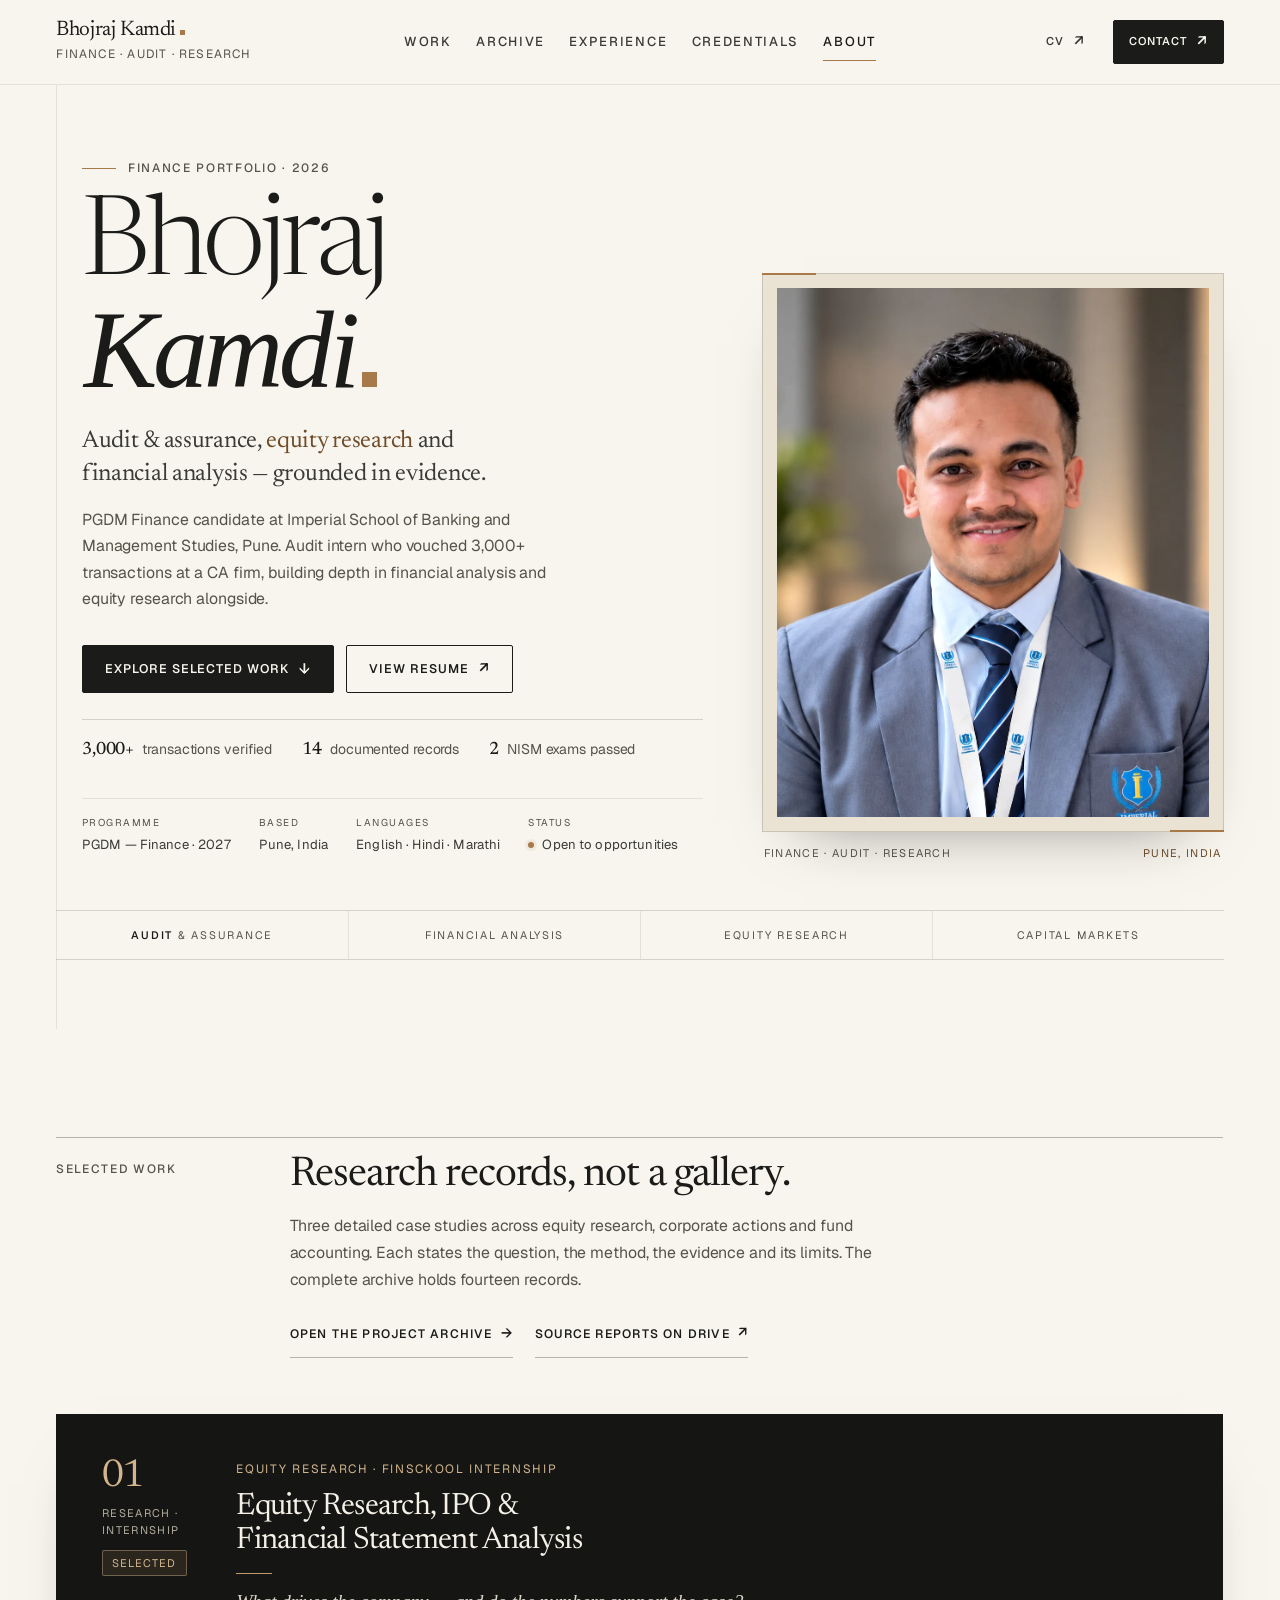
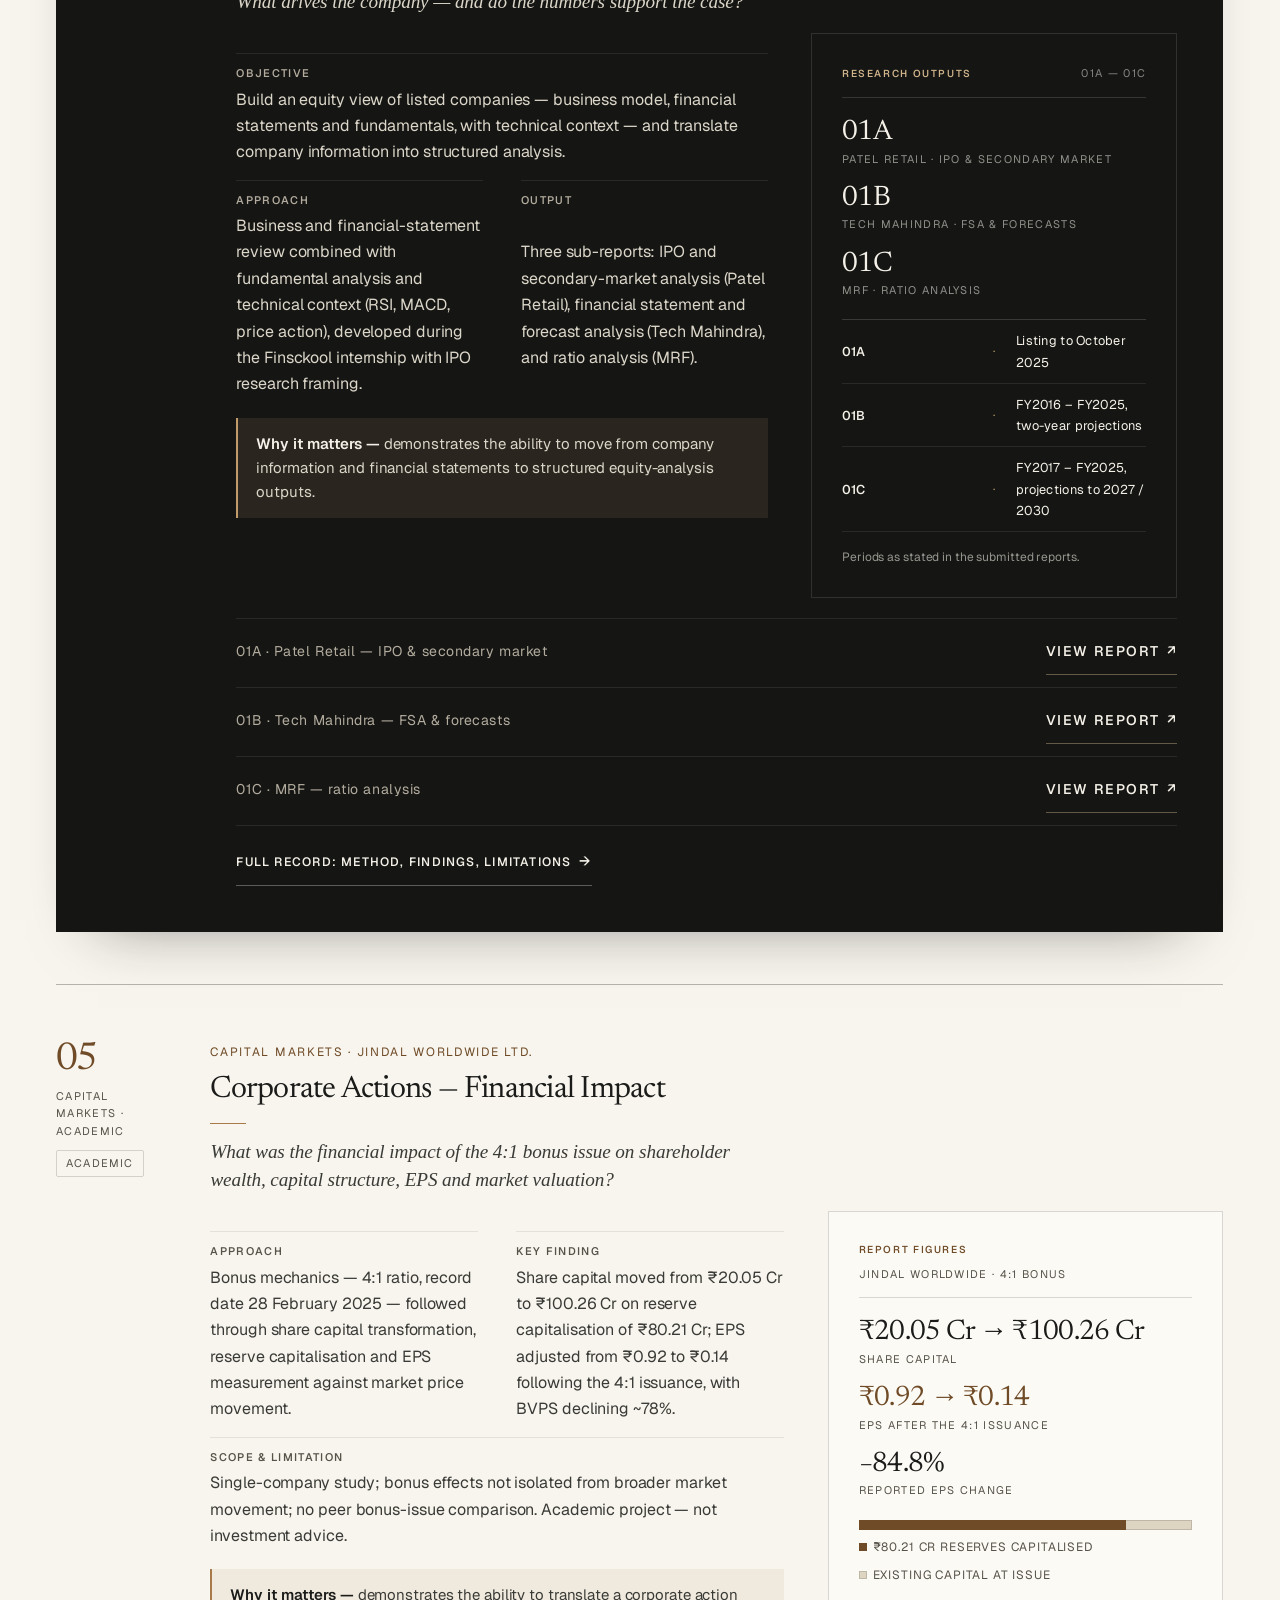
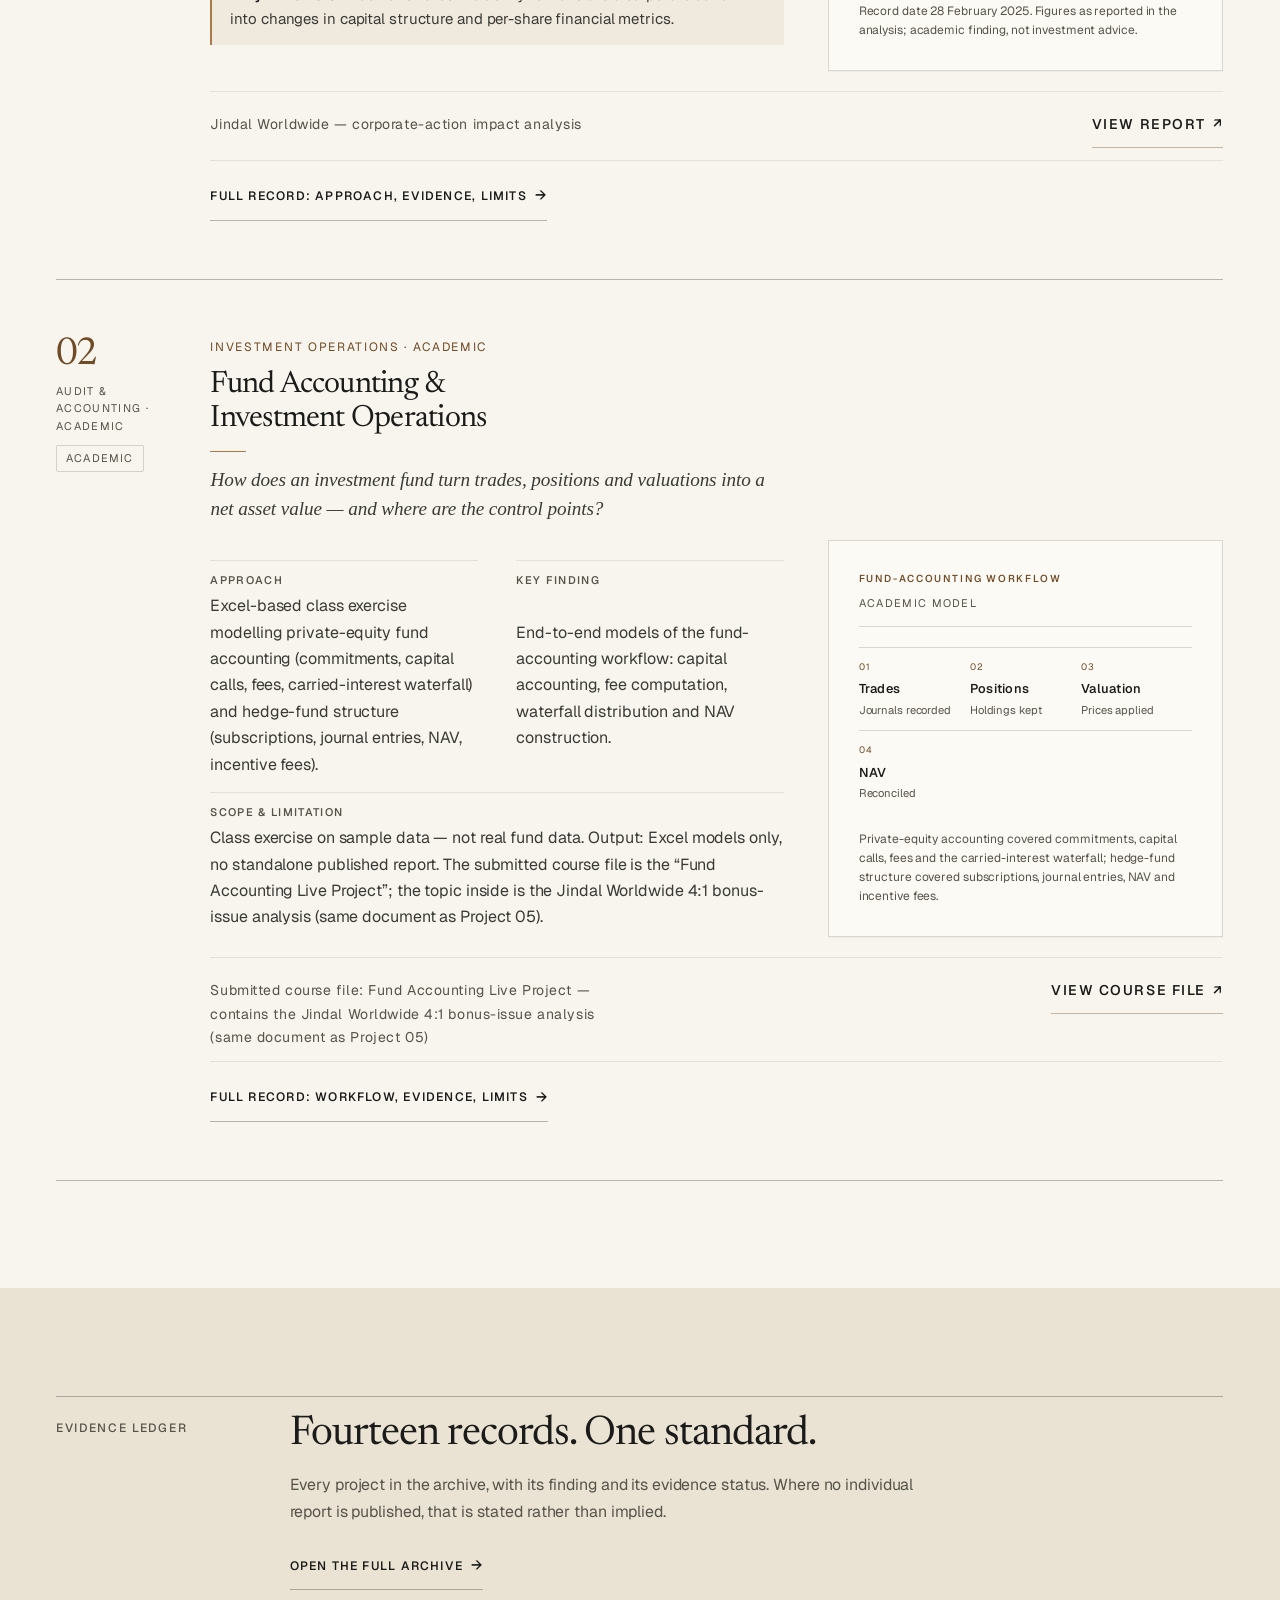
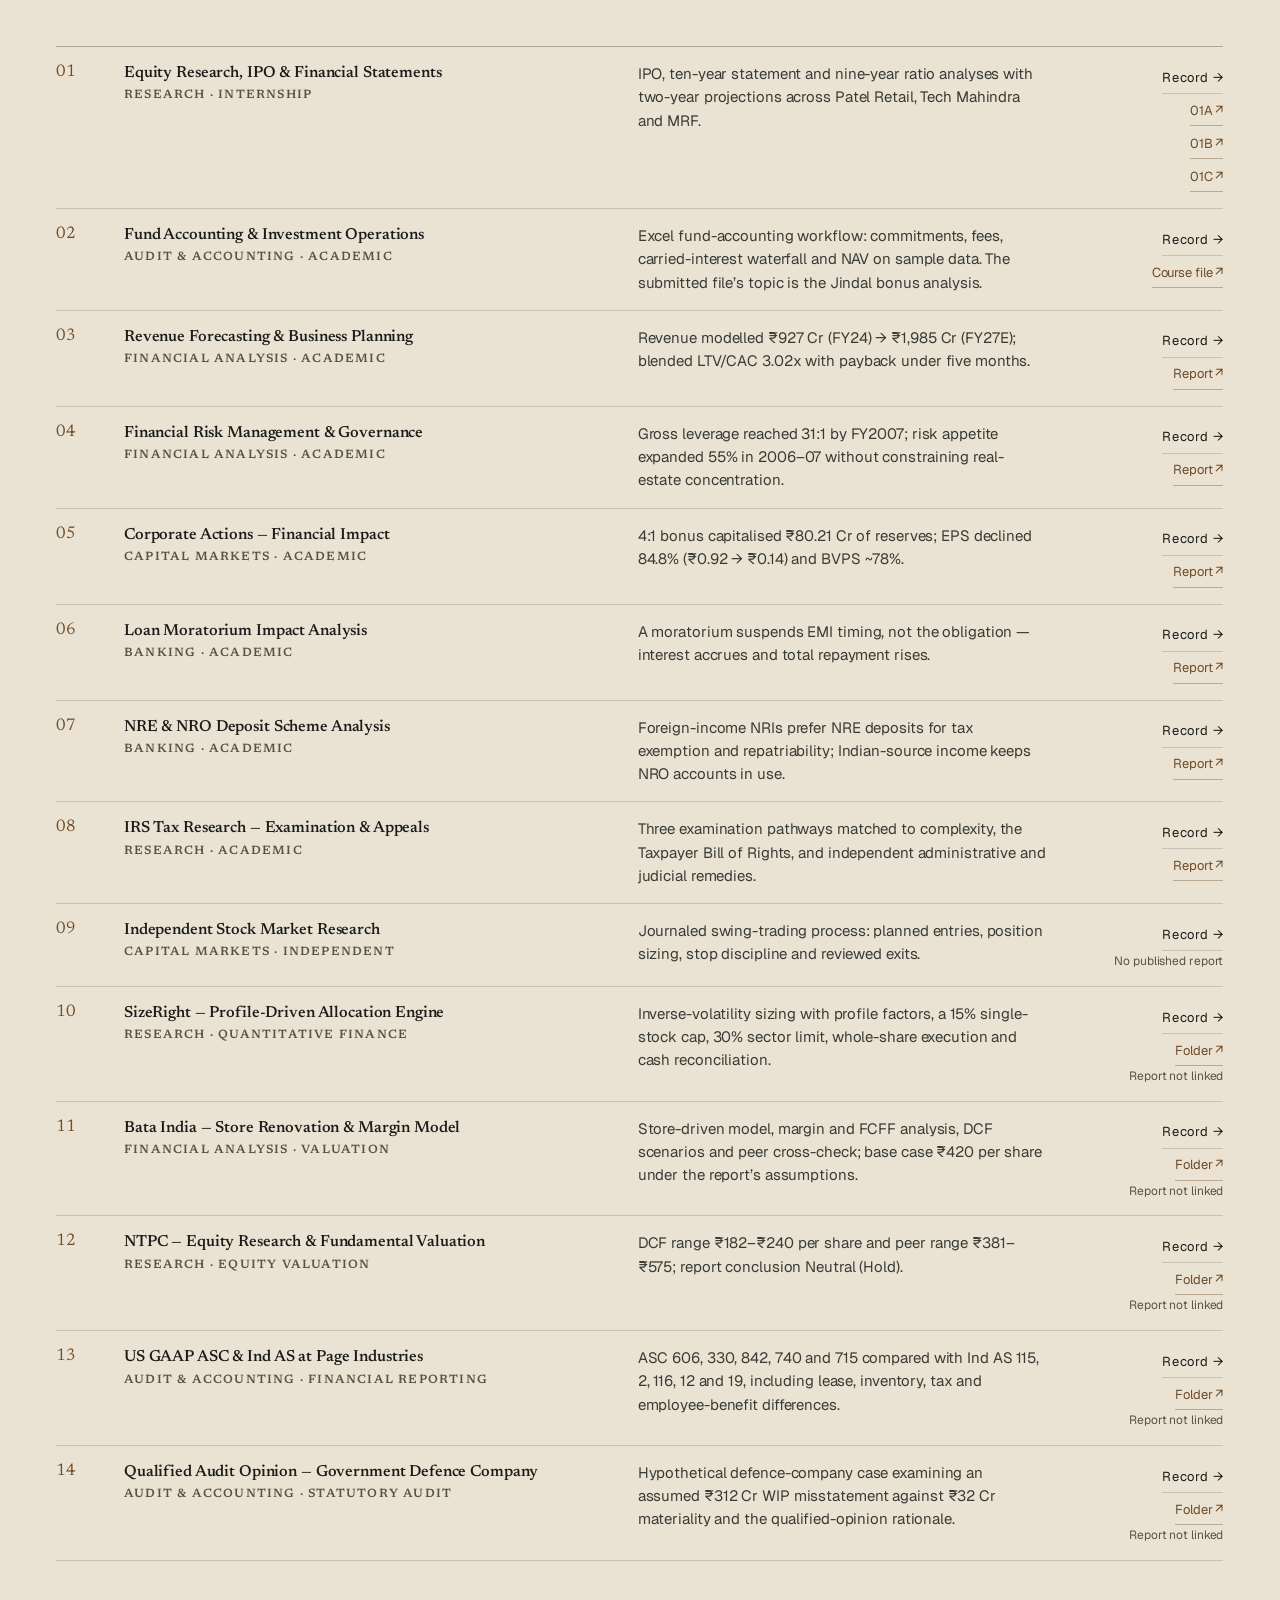
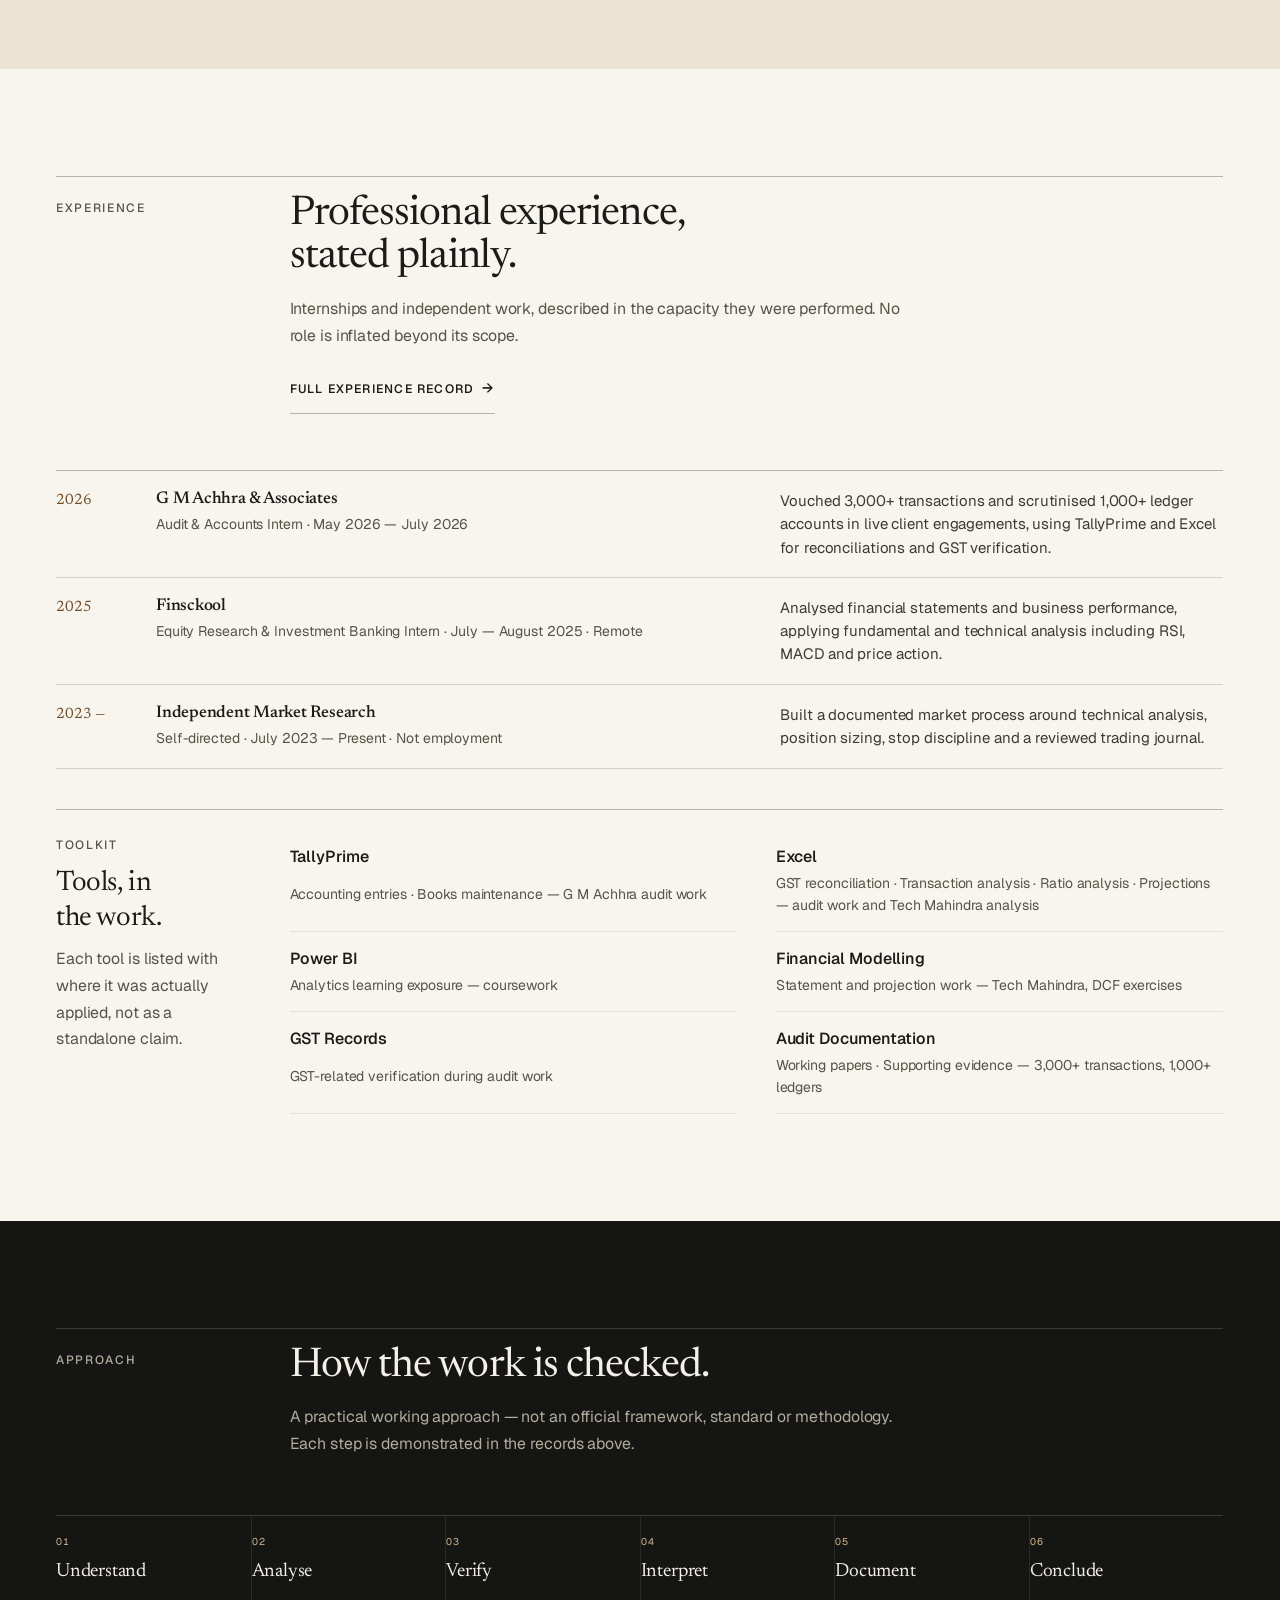
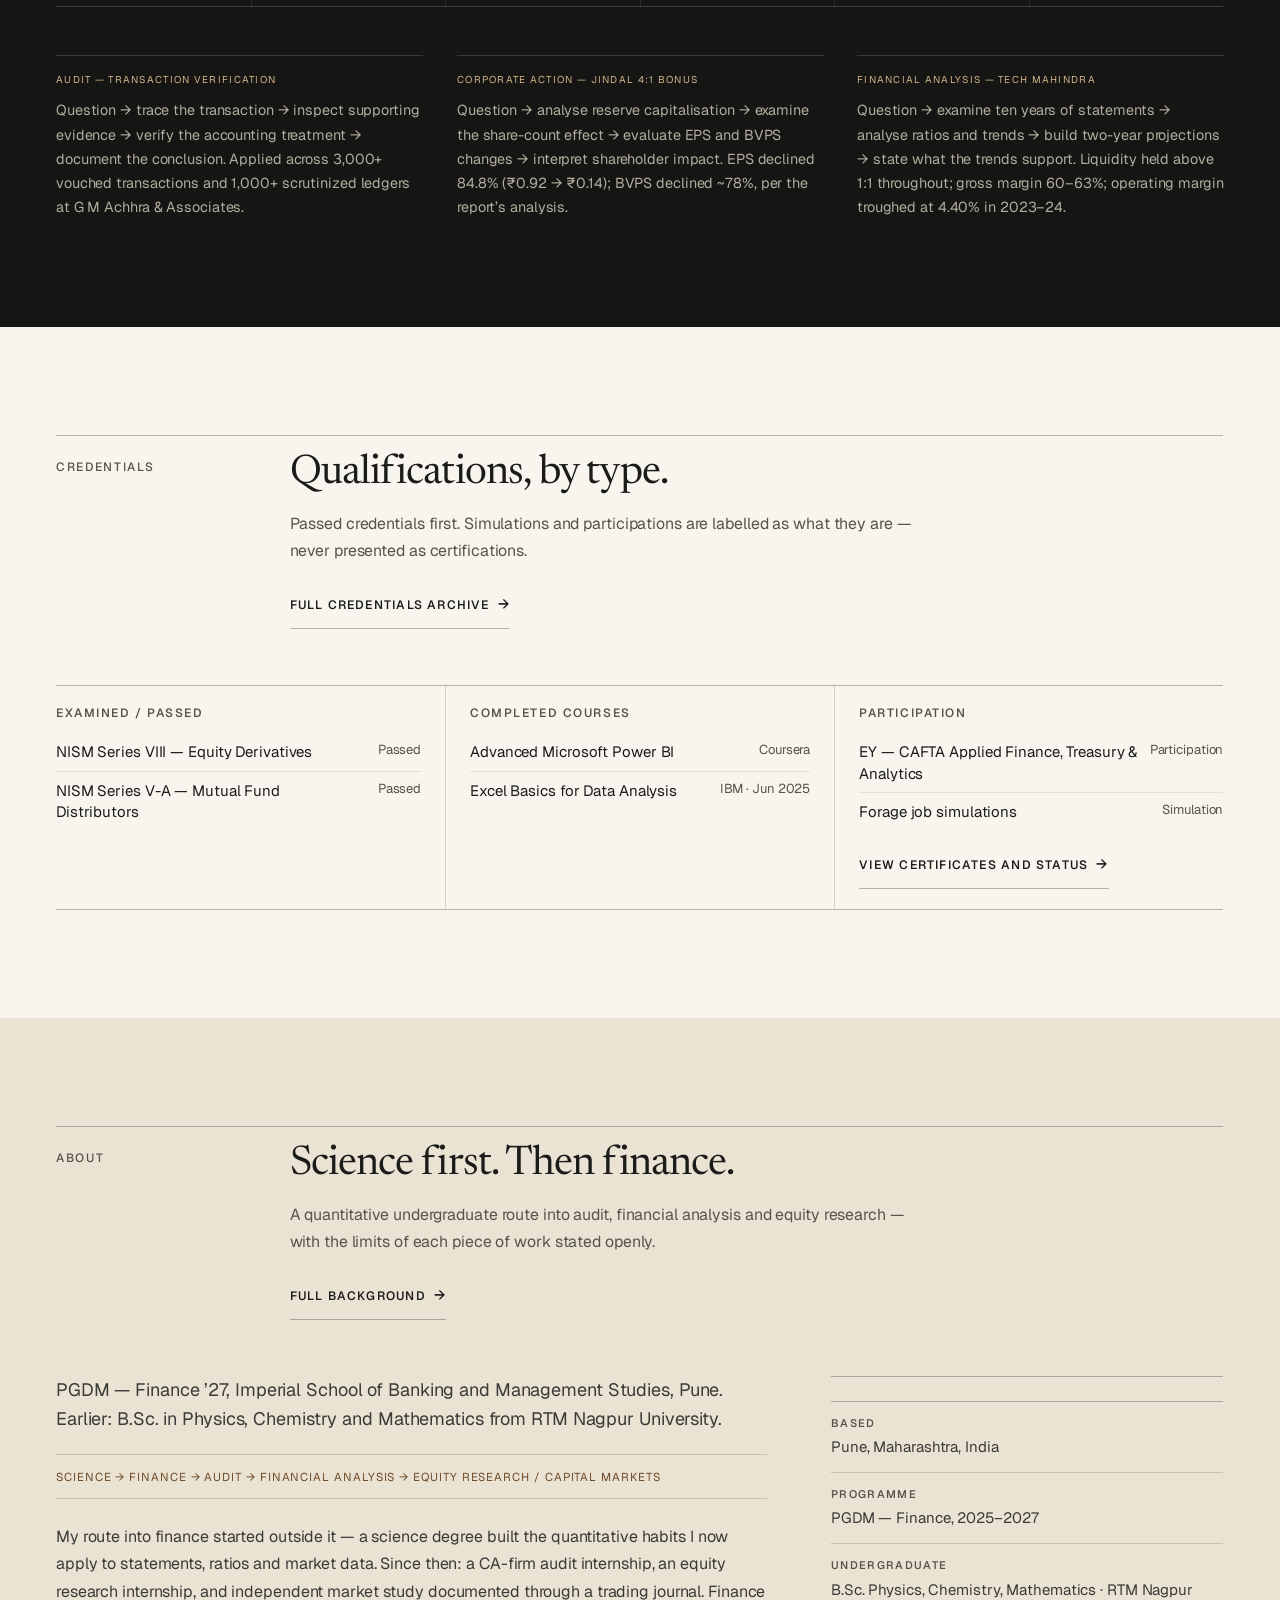
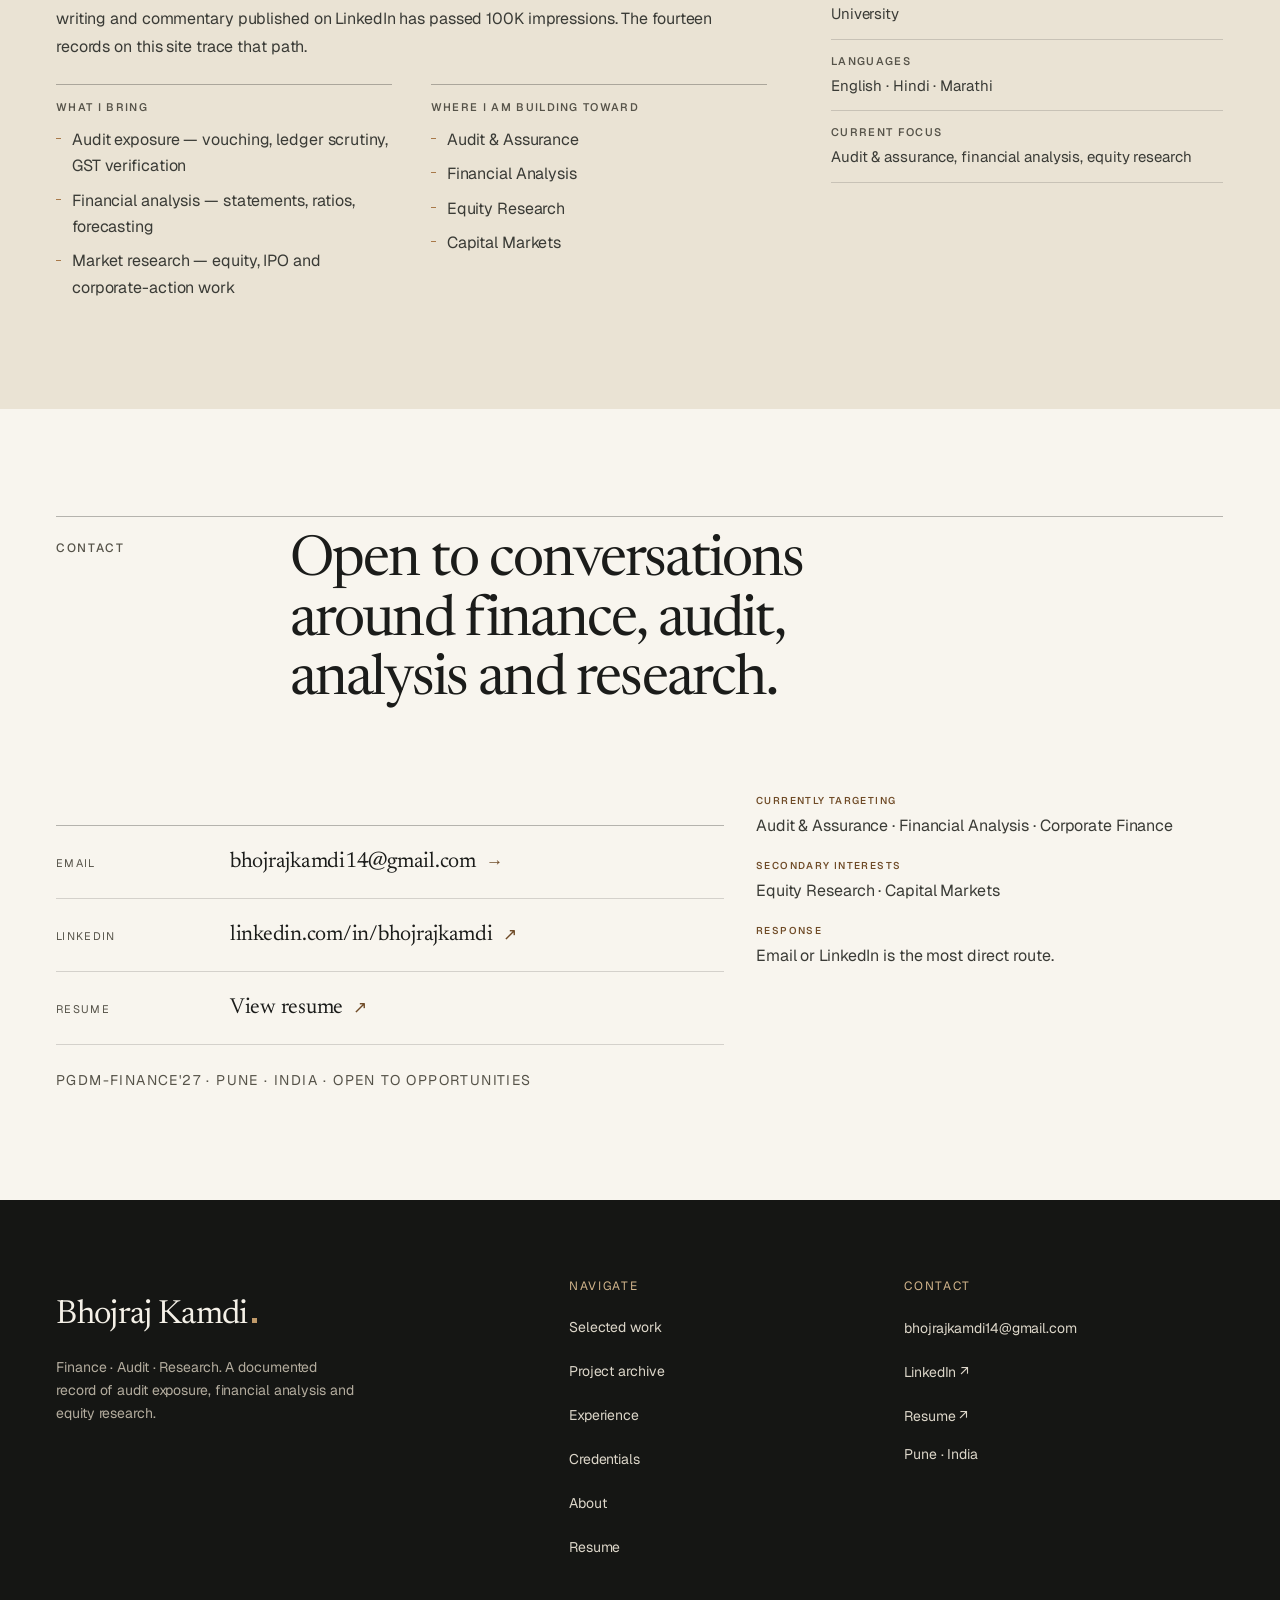
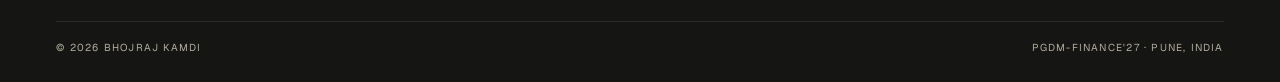
==== commit 5a06e3b9: "fix: a11y, responsive, mobile menu" ====
--- a/index.html
+++ b/index.html
@@ -3,22 +3,35 @@
 <head>
   <meta charset="UTF-8">
   <meta name="viewport" content="width=device-width, initial-scale=1.0">
-  <title>Bhojraj Kamdi — Finance Portfolio | Audit &amp; Assurance, Financial Analysis, Equity Research</title>
-  <meta name="description" content="Bhojraj Kamdi — PGDM Finance '27, Imperial School of Banking and Management Studies, Pune. Audit internship, equity research, 14 documented projects, NISM certifications.">
-  <meta property="og:title" content="Bhojraj Kamdi — Audit & Assurance · Financial Analysis · Equity Research">
-  <meta property="og:description" content="PGDM Finance '27. Statutory audit exposure, financial analysis and equity research — 14 documented projects.">
+  <title>Bhojraj Kamdi — Finance, Audit &amp; Research</title>
+  <meta name="description" content="Bhojraj Kamdi — PGDM Finance '27, Pune. Audit internship, equity research, financial analysis and fourteen documented projects across audit, valuation, banking and capital markets.">
+  <link rel="canonical" href="https://bhojrajkamdi-1473.github.io/portfolio/">
+  <meta property="og:title" content="Bhojraj Kamdi — Finance, Audit &amp; Research">
+  <meta property="og:description" content="PGDM Finance '27. Statutory audit exposure, financial analysis and equity research — fourteen documented projects with evidence and stated limits.">
   <meta property="og:type" content="website">
+  <meta property="og:url" content="https://bhojrajkamdi-1473.github.io/portfolio/">
+  <meta property="og:image" content="https://bhojrajkamdi-1473.github.io/portfolio/assets/og-bhojraj-kamdi.jpg">
+  <meta property="og:image:width" content="1200">
+  <meta property="og:image:height" content="630">
+  <meta property="og:image:alt" content="Bhojraj Kamdi — finance, audit and research portfolio cover.">
+  <meta name="twitter:card" content="summary_large_image">
+  <meta name="twitter:title" content="Bhojraj Kamdi — Finance, Audit &amp; Research">
+  <meta name="twitter:description" content="PGDM Finance '27. Audit, financial analysis and equity research — fourteen documented projects.">
+  <meta name="twitter:image" content="https://bhojrajkamdi-1473.github.io/portfolio/assets/og-bhojraj-kamdi.jpg">
+  <meta name="theme-color" content="#F8F5EE">
   <link rel="icon" type="image/svg+xml" href="assets/favicon.svg">
   <link rel="preconnect" href="https://fonts.googleapis.com">
   <link rel="preconnect" href="https://fonts.gstatic.com" crossorigin>
   <link href="https://fonts.googleapis.com/css2?family=Geist:wght@300..800&family=Newsreader:ital,opsz,wght@0,6..72,300..700;1,6..72,300..700&display=swap" rel="stylesheet">
-  <link rel="stylesheet" href="assets/styles.css?v=6">
-  <noscript><style>.rv{opacity:1 !important;transform:none !important;}.acc-panel,.lib-detail{grid-template-rows:1fr !important;}</style></noscript>
+  <link rel="stylesheet" href="assets/styles.css?v=7">
+  <noscript><style>.rv{opacity:1 !important;transform:none !important;}.acc-panel,.lib-detail{grid-template-rows:1fr !important;}.rec-details > summary{display:none !important;}.rec-details-body{display:block !important;}</style></noscript>
   <script type="application/ld+json">
   {
     "@context": "https://schema.org",
     "@type": "Person",
     "name": "Bhojraj Kamdi",
+    "url": "https://bhojrajkamdi-1473.github.io/portfolio/",
+    "image": "https://bhojrajkamdi-1473.github.io/portfolio/assets/bhojraj-kamdi.jpg",
     "description": "PGDM Finance '27 — audit and accounts internship, equity research internship, independent market study, fourteen documented research projects.",
     "sameAs": ["https://www.linkedin.com/in/bhojrajkamdi"],
     "alumniOf": { "@type": "CollegeOrUniversity", "name": "RTM Nagpur University" },
@@ -31,17 +44,17 @@
 
   <header class="masthead" id="topbar">
     <div class="masthead-inner">
-      <a class="wordmark" href="index.html" aria-label="Bhojraj Kamdi — home">
+      <a class="wordmark" href="index.html">
         <span class="wordmark-name">Bhojraj Kamdi</span>
         <span class="wordmark-meta">Finance · Audit · Research</span>
       </a>
       <nav class="nav" aria-label="Primary">
         <ul>
-          <li><a href="#work"><span class="nav-num">01</span>Work</a></li>
-          <li><a href="projects.html"><span class="nav-num">02</span>Archive</a></li>
-          <li><a href="#experience"><span class="nav-num">03</span>Experience</a></li>
-          <li><a href="#credentials"><span class="nav-num">04</span>Credentials</a></li>
-          <li><a href="#about"><span class="nav-num">05</span>About</a></li>
+          <li><a href="#work">Work</a></li>
+          <li><a href="projects.html">Archive</a></li>
+          <li><a href="#experience">Experience</a></li>
+          <li><a href="#credentials">Credentials</a></li>
+          <li><a href="#about">About</a></li>
         </ul>
       </nav>
       <div class="masthead-actions">
@@ -57,13 +70,13 @@
 
   <div class="menu-panel" id="mobileMenu">
     <nav aria-label="Mobile">
-      <a href="#work"><span class="menu-num">01</span>Work</a>
-      <a href="projects.html"><span class="menu-num">02</span>Archive</a>
-      <a href="#experience"><span class="menu-num">03</span>Experience</a>
-      <a href="#credentials"><span class="menu-num">04</span>Credentials</a>
-      <a href="#about"><span class="menu-num">05</span>About</a>
-      <a href="#contact"><span class="menu-num">06</span>Contact</a>
-      <a href="https://docs.google.com/document/d/1BFeB2oi3oYkQRqjwEmUpC3M__p_ACSpZ/edit" target="_blank" rel="noopener noreferrer"><span class="menu-num">07</span>Resume ↗</a>
+      <a href="#work">Work</a>
+      <a href="projects.html">Archive</a>
+      <a href="#experience">Experience</a>
+      <a href="#credentials">Credentials</a>
+      <a href="#about">About</a>
+      <a href="#contact">Contact</a>
+      <a href="https://docs.google.com/document/d/1BFeB2oi3oYkQRqjwEmUpC3M__p_ACSpZ/edit" target="_blank" rel="noopener noreferrer">Resume ↗</a>
     </nav>
     <div class="menu-foot">
       <a href="https://www.linkedin.com/in/bhojrajkamdi" target="_blank" rel="noopener noreferrer">LinkedIn ↗</a>
@@ -89,6 +102,11 @@
               <a class="btn btn--solid" href="#work">Explore selected work <span class="arrow">↓</span></a>
               <a class="btn btn--line" href="https://docs.google.com/document/d/1BFeB2oi3oYkQRqjwEmUpC3M__p_ACSpZ/edit" target="_blank" rel="noopener noreferrer">View resume <span class="arrow">↗</span></a>
             </div>
+            <ul class="hero-proof anim anim-4" aria-label="Evidence at a glance">
+              <li><b class="tnum">3,000+</b>transactions verified</li>
+              <li><b class="tnum">14</b>documented records</li>
+              <li><b class="tnum">2</b>NISM exams passed</li>
+            </ul>
             <div class="hero-meta anim anim-5">
               <div><span class="k">Programme</span><span class="v">PGDM — Finance · 2027</span></div>
               <div><span class="k">Based</span><span class="v">Pune, India</span></div>
@@ -99,9 +117,9 @@
 
           <div class="hero-media anim anim-3">
             <div class="portrait-frame">
-              <img class="portrait-img" src="assets/bhojraj-kamdi-profile.webp" alt="Portrait of Bhojraj Kamdi" width="722" height="928" fetchpriority="high" decoding="async">
-            </div>
-            <p class="portrait-caption"><span>01 / Identity</span><span>Finance · Audit · Research</span></p>
+              <img class="portrait-img" src="assets/bhojraj-kamdi.webp" alt="Portrait of Bhojraj Kamdi" width="1003" height="1254" fetchpriority="high" decoding="async">
+            </div>
+            <p class="portrait-caption"><span>Finance · Audit · Research</span><span>Pune, India</span></p>
           </div>
         </div>
 
@@ -114,34 +132,11 @@
       </div>
     </section>
 
-    <!-- EVIDENCE -->
-    <section class="section section--tight section--ruled" aria-label="Selected figures">
-      <div class="container">
-        <div class="ledger">
-          <div class="ledger-item rv">
-            <span class="ledger-num tnum" data-counter data-counter-target="3000" data-counter-suffix="+" data-counter-duration="1200">3,000+</span>
-            <span class="ledger-label">Financial transactions verified</span>
-            <span class="ledger-note">Vouching and verification during audit-support work at G M Achhra &amp; Associates.</span>
-          </div>
-          <div class="ledger-item rv d1">
-            <span class="ledger-num tnum" data-counter data-counter-target="1000" data-counter-suffix="+" data-counter-duration="1000">1,000+</span>
-            <span class="ledger-label">Ledger accounts scrutinised</span>
-            <span class="ledger-note">Ledger scrutiny, reconciliations and supporting documentation.</span>
-          </div>
-          <div class="ledger-item rv d2">
-            <span class="ledger-num tnum" data-counter data-counter-target="100" data-counter-suffix="K+" data-counter-duration="800">100K+</span>
-            <span class="ledger-label">LinkedIn impressions</span>
-            <span class="ledger-note">Finance writing and commentary published on LinkedIn.</span>
-          </div>
-        </div>
-      </div>
-    </section>
-
     <!-- SELECTED WORK -->
     <section class="section" id="work" aria-labelledby="work-title">
       <div class="container">
         <div class="sec-head rv">
-          <p class="sec-label"><span class="sec-num">03</span>Selected work</p>
+          <p class="sec-label">Selected work</p>
           <div>
             <h2 class="sec-title sec-title--wide" id="work-title">Research records, not a gallery.</h2>
             <p class="sec-lead">Three detailed case studies across equity research, corporate actions and fund accounting. Each states the question, the method, the evidence and its limits. The complete archive holds fourteen records.</p>
@@ -153,7 +148,7 @@
         </div>
 
         <!-- 01 -->
-        <article class="record record--dark rv" id="case-01">
+        <article class="record record--dark home-case rv" id="case-01">
           <div class="record-rail">
             <span class="record-no">01</span>
             <span class="record-cat">Research · Internship</span>
@@ -214,29 +209,12 @@
               </div>
             </div>
 
-            <div class="acc">
-              <div class="acc-item">
-                <button class="acc-btn" data-acc-btn aria-expanded="false"><span>The question</span><span class="plus" aria-hidden="true"></span></button>
-                <div class="acc-panel"><div class="acc-panel-inner"><div>How do IPO fundamentals translate into sustained secondary-market performance? IPO documents and exchange price data, combining fundamental review (pricing, subscription, valuation vs peers) with technical context — RSI, MACD, moving averages, support-resistance, volume. Favourable fundamentals and reasonable valuation supported positive initial sentiment; sustained performance depended on market conditions, liquidity, institutional participation and technical confirmation. Full report covering listing to October 2025.</div></div></div>
-              </div>
-              <div class="acc-item">
-                <button class="acc-btn" data-acc-btn aria-expanded="false"><span>01A — IPO of Patel Retail Ltd.</span><span class="plus" aria-hidden="true"></span></button>
-                <div class="acc-panel"><div class="acc-panel-inner"><div>How do IPO fundamentals translate into sustained secondary market performance? IPO documents and exchange price data, combining fundamental review (pricing, subscription, valuation vs peers) with technical context — RSI, MACD, moving averages, support-resistance, volume. Favourable fundamentals and reasonable valuation supported positive initial sentiment; sustained performance depended on market conditions, liquidity, institutional participation and technical confirmation.</div></div></div>
-              </div>
-              <div class="acc-item">
-                <button class="acc-btn" data-acc-btn aria-expanded="false"><span>01B — Tech Mahindra Ltd.</span><span class="plus" aria-hidden="true"></span></button>
-                <div class="acc-panel"><div class="acc-panel-inner"><div>How has Tech Mahindra’s financial health evolved over ten years, and what do trend patterns suggest? Ratio analysis across liquidity, profitability, leverage and market performance over FY2016–FY2025, with trend analysis and two-year forward projections. Liquidity stayed above the 1:1 benchmark throughout; gross margin held 60–63%; operating margin dipped to 4.40% in 2023–24 with partial recovery in 2025. Full report with two-year projections.</div></div></div>
-              </div>
-              <div class="acc-item">
-                <button class="acc-btn" data-acc-btn aria-expanded="false"><span>01C — MRF Limited</span><span class="plus" aria-hidden="true"></span></button>
-                <div class="acc-panel"><div class="acc-panel-inner"><div>How did MRF perform across economic cycles — pre-COVID, pandemic, commodity inflation, recovery? Nine-year ratio analysis (FY2017–FY2025) across liquidity, profitability, leverage, valuation and dividend policy, with CAGR-based projections to 2027 and 2030. Revenue more than doubled (₹13,412 Cr to ₹28,152 Cr); margins compressed sharply in 2022–23 then recovered; debt dependence reduced materially. Full report with ratio tables and projections.</div></div></div>
-              </div>
-            </div>
+            <p class="mt-4"><a class="link-arrow" href="projects.html#p01">Full record: method, findings, limitations <span class="arrow">→</span></a></p>
           </div>
         </article>
 
         <!-- 05 -->
-        <article class="record rv" id="case-05">
+        <article class="record home-case rv" id="case-05">
           <div class="record-rail">
             <span class="record-no">05</span>
             <span class="record-cat">Capital Markets · Academic</span>
@@ -266,7 +244,7 @@
                 <div class="note"><b>Why it matters —</b> demonstrates the ability to translate a corporate action into changes in capital structure and per-share financial metrics.</div>
               </div>
 
-              <div class="plate">
+              <div class="plate plate--light">
                 <div class="plate-head"><b>Report figures</b><span>Jindal Worldwide · 4:1 bonus</span></div>
                 <div class="plate-figures">
                   <div class="fig"><b>₹20.05 Cr → ₹100.26 Cr</b><span>Share capital</span></div>
@@ -288,25 +266,12 @@
               </div>
             </div>
 
-            <div class="acc">
-              <div class="acc-item">
-                <button class="acc-btn" data-acc-btn aria-expanded="false"><span>Approach in detail</span><span class="plus" aria-hidden="true"></span></button>
-                <div class="acc-panel"><div class="acc-panel-inner"><div>Bonus mechanics — 4:1 ratio, record date 28 February 2025 — followed through share capital transformation, reserve capitalisation and EPS measurement against market price movement.</div></div></div>
-              </div>
-              <div class="acc-item">
-                <button class="acc-btn" data-acc-btn aria-expanded="false"><span>Key finding</span><span class="plus" aria-hidden="true"></span></button>
-                <div class="acc-panel"><div class="acc-panel-inner"><div>Share capital moved from ₹20.05 Cr to ₹100.26 Cr on reserve capitalisation of ₹80.21 Cr; EPS adjusted from ₹0.92 to ₹0.14 (an 84.8% decline) following the 4:1 issuance, with BVPS declining ~78% and ROE and capital structure analysed through the issue — figures as reported in the analysis.</div></div></div>
-              </div>
-              <div class="acc-item">
-                <button class="acc-btn" data-acc-btn aria-expanded="false"><span>Limitations &amp; output</span><span class="plus" aria-hidden="true"></span></button>
-                <div class="acc-panel"><div class="acc-panel-inner"><div>Single-company study; bonus effects not isolated from broader market movement; no peer bonus-issue comparison. Output: impact analysis with signed report version. Academic project — not investment advice.</div></div></div>
-              </div>
-            </div>
+            <p class="mt-4"><a class="link-arrow" href="projects.html#p05">Full record: approach, evidence, limits <span class="arrow">→</span></a></p>
           </div>
         </article>
 
         <!-- 02 -->
-        <article class="record rv record--last" id="case-02">
+        <article class="record home-case record--last rv" id="case-02">
           <div class="record-rail">
             <span class="record-no">02</span>
             <span class="record-cat">Audit &amp; Accounting · Academic</span>
@@ -322,7 +287,7 @@
                 <div class="record-fields">
                   <div class="field">
                     <b>Approach</b>
-                    <span>Excel-based class exercise modelling private-equity fund accounting (commitments, calls, fees, carried-interest waterfall) and hedge-fund structure (subscriptions, journal entries, NAV, incentive fees).</span>
+                    <span>Excel-based class exercise modelling private-equity fund accounting (commitments, capital calls, fees, carried-interest waterfall) and hedge-fund structure (subscriptions, journal entries, NAV, incentive fees).</span>
                   </div>
                   <div class="field">
                     <b>Key finding</b>
@@ -350,545 +315,184 @@
             <div class="report-links">
               <div class="report-row">
                 <span class="report-cap">Submitted course file: Fund Accounting Live Project — contains the Jindal Worldwide 4:1 bonus-issue analysis (same document as Project 05)</span>
-                <a class="report-link" href="https://docs.google.com/document/d/1-ST0W2-EolFUOAw8sI0Gc8BhKvERcQRi/edit?usp=drive_link&amp;ouid=113586569177191721533&amp;rtpof=true&amp;sd=true" target="_blank" rel="noopener noreferrer">View report <span class="arrow">↗</span></a>
-              </div>
-            </div>
-
-            <div class="acc">
-              <div class="acc-item">
-                <button class="acc-btn" data-acc-btn aria-expanded="false"><span>Approach in detail</span><span class="plus" aria-hidden="true"></span></button>
-                <div class="acc-panel"><div class="acc-panel-inner"><div>Excel-based class exercise modelling private-equity fund accounting (commitments, calls, fees, carried-interest waterfall) and hedge-fund structure (subscriptions, journal entries, NAV, incentive fees).</div></div></div>
-              </div>
-              <div class="acc-item">
-                <button class="acc-btn" data-acc-btn aria-expanded="false"><span>Key finding</span><span class="plus" aria-hidden="true"></span></button>
-                <div class="acc-panel"><div class="acc-panel-inner"><div>End-to-end models of the fund-accounting workflow: capital accounting, fee computation, waterfall distribution and NAV construction.</div></div></div>
-              </div>
-              <div class="acc-item">
-                <button class="acc-btn" data-acc-btn aria-expanded="false"><span>Limitations &amp; output</span><span class="plus" aria-hidden="true"></span></button>
-                <div class="acc-panel"><div class="acc-panel-inner"><div>Class exercise on sample data — not real fund data. Output: Excel models only, no standalone published report.</div></div></div>
-              </div>
-            </div>
+                <a class="report-link" href="https://docs.google.com/document/d/1-ST0W2-EolFUOAw8sI0Gc8BhKvERcQRi/edit?usp=drive_link&amp;ouid=113586569177191721533&amp;rtpof=true&amp;sd=true" target="_blank" rel="noopener noreferrer">View course file <span class="arrow">↗</span></a>
+              </div>
+            </div>
+
+            <p class="mt-4"><a class="link-arrow" href="projects.html#p02">Full record: workflow, evidence, limits <span class="arrow">→</span></a></p>
           </div>
         </article>
       </div>
     </section>
 
-    <!-- SEMESTER 3 -->
-    <section class="section section--stone" aria-labelledby="s3-title">
+    <!-- EVIDENCE LEDGER -->
+    <section class="section section--stone" id="archive" aria-labelledby="ledger-title">
       <div class="container">
         <div class="sec-head rv">
-          <p class="sec-label"><span class="sec-num">04</span>Semester 3</p>
-          <div>
-            <h2 class="sec-title" id="s3-title">Applied finance, built from first principles.</h2>
-            <p class="sec-lead">Five Semester 3 projects across portfolio construction, valuation, equity research, financial reporting and statutory audit. Each plate below uses figures stated in its own report — never live market data.</p>
-            <div class="sec-aside">
-              <a class="link-arrow" href="projects.html#p10">Open all five records <span class="arrow">→</span></a>
-            </div>
-          </div>
-        </div>
-
-        <!-- 10 SizeRight -->
-        <article class="record rv" id="case-s3-sizeright">
-          <div class="record-rail">
-            <span class="record-no">10</span>
-            <span class="record-cat">Research · Quantitative Finance</span>
-            <span class="pill pill--gold">Capstone</span>
-          </div>
-          <div class="record-body">
-            <p class="record-kicker">Portfolio Construction · Quantitative Finance</p>
-            <h3 class="record-title">SizeRight — Profile-Driven Allocation Engine</h3>
-            <p class="record-question">How much does position sizing, rather than stock selection alone, determine risk-adjusted portfolio outcomes across divergent investor risk profiles?</p>
-
-            <div class="record-grid">
-              <div>
-                <div class="record-fields">
-                  <div class="field">
-                    <b>Method</b>
-                    <span>Deterministic allocation engine using inverse-volatility sizing, investor risk tolerance and horizon factors, a volatility floor, 15% single-stock cap, 30% sector limit, whole-share execution and cash reconciliation.</span>
-                  </div>
-                  <div class="field">
-                    <b>Evidence</b>
-                    <span>Project report documents five test suites and 132 assertions as project-reported results.</span>
-                  </div>
-                  <div class="field field--wide">
-                    <b>Limitation</b>
-                    <span>No historical backtest was run, so improvement in returns or risk-adjusted performance is not claimed. Small capital and whole-share rounding can compress profile-driven differences.</span>
-                  </div>
-                </div>
-                <div class="note note--quiet">PGDM Semester 3 capstone · Secondary data and design-science case study.</div>
-              </div>
-
-              <div class="plate">
-                <div class="plate-head"><b>Allocation example</b><span>RELIANCE · 15% cap</span></div>
-                <div class="plate-figures">
-                  <div class="fig"><b>₹70,000</b><span>Capital</span></div>
-                  <div class="fig"><b>₹10,500</b><span>15% position budget</span></div>
-                  <div class="fig fig--accent"><b>₹8,821.50</b><span>3 shares × ₹2,940.50</span></div>
-                  <div class="fig"><b>₹61,178.50</b><span>Residual cash</span></div>
-                </div>
-                <div class="bar">
-                  <div class="bar-track"><span class="bar-fill" style="--w:12.6%"></span></div>
-                  <div class="bar-legend"><span><i></i>Deployed</span><span><i class="muted"></i>Cash after whole-share rounding</span></div>
-                </div>
-                <p class="plate-foot">Share price and volatility of 18.5% are the report’s stated inputs. A 15% single-stock ceiling and a 30% sector limit constrain the allocation.</p>
-              </div>
-            </div>
-
-            <div class="report-links">
-              <div class="report-row">
-                <span class="report-cap">Source files · Semester 3 Drive archive</span>
-                <a class="report-link" href="https://drive.google.com/drive/u/0/folders/1Y1Z8Ju0RZBIP8k7EP5gQH0271rra957-" target="_blank" rel="noopener noreferrer">Open Drive folder <span class="arrow">↗</span></a>
-              </div>
-            </div>
-            <div class="record-foot">
-              <span></span>
-              <a class="link-arrow" href="projects.html#p10">Full record <span class="arrow">→</span></a>
-            </div>
-          </div>
-        </article>
-
-        <!-- 11 Bata -->
-        <article class="record rv" id="case-s3-bata">
-          <div class="record-rail">
-            <span class="record-no">11</span>
-            <span class="record-cat">Valuation · Financial Modelling</span>
-          </div>
-          <div class="record-body">
-            <p class="record-kicker">Equity Valuation · Financial Modelling</p>
-            <h3 class="record-title">Bata India — Store Renovation Capex &amp; Margin Modelling</h3>
-            <p class="record-question">Can Bata India’s shift toward casual footwear, store renovations and store-network optimisation produce enough growth, margin improvement and free cash flow to support its market value?</p>
-
-            <div class="record-grid">
-              <div>
-                <div class="record-fields">
-                  <div class="field">
-                    <b>Approach</b>
-                    <span>Store-driven revenue build, product-mix and operating-leverage analysis, renovation and new-store capex, FCFF modelling, DCF scenarios and peer cross-check, with explicit Ind AS 116 lease treatment.</span>
-                  </div>
-                  <div class="field">
-                    <b>Model conclusion</b>
-                    <span>The report’s base DCF estimates ₹420 per share against its stated ₹613 reference market price dated 1 October 2026; bear and bull scenarios are ₹124 and ₹851.</span>
-                  </div>
-                  <div class="field field--wide">
-                    <b>Limitation</b>
-                    <span>Limited direct access to primary filings; renovation economics and category mix are not separately disclosed by Bata. Terminal value contributes about 80% of enterprise value in the base case, so the valuation is highly sensitive to discount rate and terminal growth.</span>
-                  </div>
-                </div>
-                <div class="note note--quiet">Academic valuation model · Forecasts and assumptions are not investment advice.</div>
-              </div>
-
-              <div class="plate">
-                <div class="plate-head"><b>Valuation range</b><span>₹ per share · report values</span></div>
-                <div class="scale">
-                  <div class="scale-track" aria-hidden="true">
-                    <span class="scale-mark" style="--p:13.8%"><span>₹124 bear</span></span>
-                    <span class="scale-mark scale-mark--key" style="--p:46.7%"><span>₹420 base</span></span>
-                    <span class="scale-mark" style="--p:68.1%"><span>₹613 reference</span></span>
-                    <span class="scale-mark" style="--p:94.6%"><span>₹851 bull</span></span>
-                  </div>
-                </div>
-                <div class="plate-figures" style="margin-top:26px">
-                  <div class="fig fig--accent"><b>₹420</b><span>Base DCF value</span></div>
-                  <div class="fig"><b>₹613</b><span>Report reference price · 1 Oct 2026</span></div>
-                </div>
-                <p class="plate-foot">Scale runs ₹0–₹900. DCF outputs depend on the report’s discount-rate and terminal-growth assumptions.</p>
-              </div>
-            </div>
-
-            <div class="report-links">
-              <div class="report-row">
-                <span class="report-cap">Source files · Semester 3 Drive archive</span>
-                <a class="report-link" href="https://drive.google.com/drive/u/0/folders/1Y1Z8Ju0RZBIP8k7EP5gQH0271rra957-" target="_blank" rel="noopener noreferrer">Open Drive folder <span class="arrow">↗</span></a>
-              </div>
-            </div>
-            <div class="record-foot">
-              <span></span>
-              <a class="link-arrow" href="projects.html#p11">Full record <span class="arrow">→</span></a>
-            </div>
-          </div>
-        </article>
-
-        <!-- 12 NTPC -->
-        <article class="record rv" id="case-s3-ntpc">
-          <div class="record-rail">
-            <span class="record-no">12</span>
-            <span class="record-cat">Research · Equity Valuation</span>
-          </div>
-          <div class="record-body">
-            <p class="record-kicker">Equity Research · Fundamental Valuation</p>
-            <h3 class="record-title">NTPC Limited — Equity Research &amp; Fundamental Valuation</h3>
-            <p class="record-question">What is NTPC Limited’s fundamental value after assessing the Indian power sector, company performance, capital expenditure and valuation risks?</p>
-
-            <div class="record-grid">
-              <div>
-                <div class="record-fields">
-                  <div class="field">
-                    <b>Approach</b>
-                    <span>Top-down sector and company analysis using FY2025–26 standalone figures; DCF valuation, WACC and terminal-growth assumptions, relative valuation against listed peers, and risk and sensitivity analysis.</span>
-                  </div>
-                  <div class="field">
-                    <b>Report view</b>
-                    <span>Neutral (Hold). The report estimates DCF values of ₹182 per share in the base case and ₹240 under an alternative equity-risk-premium assumption; relative valuation gives ₹381–₹575 per share.</span>
-                  </div>
-                  <div class="field field--wide">
-                    <b>Limitation</b>
-                    <span>Standalone financials; subsidiary value, forecast uncertainty, terminal-value dependence and peer comparability affect the conclusion. Values reflect the report’s assumptions and reference market price.</span>
-                  </div>
-                </div>
-                <div class="note note--quiet">PGDM research project · Not investment advice.</div>
-              </div>
-
-              <div class="plate">
-                <div class="plate-head"><b>Valuation methods</b><span>₹ per share · report values</span></div>
-                <div class="range">
-                  <div class="range-top"><span>DCF value</span><b>₹182 — ₹240</b></div>
-                  <div class="range-track"><span class="range-fill" style="--from:30.3%;--len:9.7%"></span></div>
-                </div>
-                <div class="range">
-                  <div class="range-top"><span>Peer-based value</span><b>₹381 — ₹575</b></div>
-                  <div class="range-track"><span class="range-fill range-fill--alt" style="--from:63.5%;--len:32.3%"></span></div>
-                </div>
-                <div class="plate-figures" style="margin-top:24px">
-                  <div class="fig fig--accent"><b>Neutral</b><span>Report conclusion — Hold</span></div>
-                  <div class="fig"><b>FY2025–26</b><span>Standalone basis</span></div>
-                </div>
-                <p class="plate-foot">Both tracks use a ₹0–₹600 scale. The report explains the divergence between intrinsic and relative values.</p>
-              </div>
-            </div>
-
-            <div class="report-links">
-              <div class="report-row">
-                <span class="report-cap">Source files · Semester 3 Drive archive</span>
-                <a class="report-link" href="https://drive.google.com/drive/u/0/folders/1Y1Z8Ju0RZBIP8k7EP5gQH0271rra957-" target="_blank" rel="noopener noreferrer">Open Drive folder <span class="arrow">↗</span></a>
-              </div>
-            </div>
-            <div class="record-foot">
-              <span></span>
-              <a class="link-arrow" href="projects.html#p12">Full record <span class="arrow">→</span></a>
-            </div>
-          </div>
-        </article>
-
-        <!-- 13 Page Industries -->
-        <article class="record rv" id="case-s3-page">
-          <div class="record-rail">
-            <span class="record-no">13</span>
-            <span class="record-cat">Audit &amp; Accounting · Reporting</span>
-          </div>
-          <div class="record-body">
-            <p class="record-kicker">Financial Reporting · US GAAP &amp; Ind AS</p>
-            <h3 class="record-title">US GAAP ASC Analysis &amp; Ind AS Application at Page Industries</h3>
-            <p class="record-question">How do five relevant US GAAP ASC topics compare with five corresponding Ind AS applied at Page Industries Ltd.?</p>
-
-            <div class="record-grid">
-              <div>
-                <div class="record-fields">
-                  <div class="field">
-                    <b>Approach</b>
-                    <span>Secondary-data comparative study of recognition, measurement, presentation and disclosure using company financial results, annual-report disclosures, auditor reports, regulatory material and accounting literature for FY2023–24 to FY2025–26.</span>
-                  </div>
-                  <div class="field">
-                    <b>Focus</b>
-                    <span>Practical differences involving inventory write-down reversals, lease accounting, deferred tax and employee benefits.</span>
-                  </div>
-                  <div class="field field--wide">
-                    <b>Limitation</b>
-                    <span>Findings depend on the public disclosures and secondary sources reviewed; the report does not replace a full engagement-level accounting assessment.</span>
-                  </div>
-                </div>
-                <div class="note note--quiet">Academic comparative accounting research · Not an audit opinion.</div>
-              </div>
-
-              <div class="plate plate--light">
-                <div class="plate-head"><b>Standards compared</b><span>5 ASC topics · 5 Ind AS</span></div>
-                <div class="matrix">
-                  <div class="matrix-row"><b>ASC 606</b><span class="mid">↔</span><b>Ind AS 115</b></div>
-                  <div class="matrix-row"><b>ASC 330</b><span class="mid">↔</span><b>Ind AS 2</b></div>
-                  <div class="matrix-row"><b>ASC 842</b><span class="mid">↔</span><b>Ind AS 116</b></div>
-                  <div class="matrix-row"><b>ASC 740</b><span class="mid">↔</span><b>Ind AS 12</b></div>
-                  <div class="matrix-row"><b>ASC 715</b><span class="mid">↔</span><b>Ind AS 19</b></div>
-                </div>
-                <p class="plate-foot">Revenue, inventory, leases, income taxes and employee benefits — compared for recognition, measurement, presentation and disclosure.</p>
-              </div>
-            </div>
-
-            <div class="report-links">
-              <div class="report-row">
-                <span class="report-cap">Source files · Semester 3 Drive archive</span>
-                <a class="report-link" href="https://drive.google.com/drive/u/0/folders/1Y1Z8Ju0RZBIP8k7EP5gQH0271rra957-" target="_blank" rel="noopener noreferrer">Open Drive folder <span class="arrow">↗</span></a>
-              </div>
-            </div>
-            <div class="record-foot">
-              <span></span>
-              <a class="link-arrow" href="projects.html#p13">Full record <span class="arrow">→</span></a>
-            </div>
-          </div>
-        </article>
-
-        <!-- 14 Audit -->
-        <article class="record rv record--last" id="case-s3-audit">
-          <div class="record-rail">
-            <span class="record-no">14</span>
-            <span class="record-cat">Audit &amp; Accounting · Statutory Audit</span>
-            <span class="pill">Hypothetical</span>
-          </div>
-          <div class="record-body">
-            <p class="record-kicker">Statutory Audit · Companies Act, 2013</p>
-            <h3 class="record-title">Qualified Audit Opinion in a Government Defence Company</h3>
-            <p class="record-question">How should a statutory auditor report a material submarine work-in-progress misstatement when management cites national-security classification?</p>
-
-            <div class="record-grid">
-              <div>
-                <div class="record-fields">
-                  <div class="field">
-                    <b>Approach</b>
-                    <span>Hypothetical case analysis under Section 143 of the Companies Act, 2013, C&amp;AG directions, applicable Standards on Auditing, CARO 2020 and relevant accounting requirements; assesses materiality, pervasiveness and report wording.</span>
-                  </div>
-                  <div class="field">
-                    <b>Analysis</b>
-                    <span>Quantifies an assumed ₹312 crore WIP misstatement against ₹32 crore materiality and concludes the effect is material but not pervasive, supporting a qualified opinion in the scenario.</span>
-                  </div>
-                  <div class="field field--wide">
-                    <b>Limitation</b>
-                    <span>All company and financial figures are assumed. Actual C&amp;AG sub-directions, engagement evidence and facts would need verification before any real audit report could be issued.</span>
-                  </div>
-                </div>
-                <div class="note"><b>Hypothetical case study —</b> not a real audit engagement, company finding or professional opinion.</div>
-              </div>
-
-              <div class="plate">
-                <div class="plate-head"><b>Materiality test</b><span>Scenario inputs · ₹ crore</span></div>
-                <div class="plate-figures">
-                  <div class="fig fig--accent"><b>₹312 Cr</b><span>Assumed WIP misstatement</span></div>
-                  <div class="fig"><b>₹32 Cr</b><span>Materiality</span></div>
-                  <div class="fig"><b>9.75×</b><span>Misstatement to materiality</span></div>
-                </div>
-                <div class="range">
-                  <div class="range-top"><span>Assumed misstatement</span><b>₹312 Cr</b></div>
-                  <div class="range-track"><span class="range-fill" style="--from:0%;--len:100%"></span></div>
-                </div>
-                <div class="range">
-                  <div class="range-top"><span>Materiality threshold</span><b>₹32 Cr</b></div>
-                  <div class="range-track"><span class="range-fill range-fill--alt" style="--from:0%;--len:10.3%"></span></div>
-                </div>
-                <p class="plate-foot">Case inputs only. Material but not pervasive in the scenario, which supports a qualified rather than adverse opinion.</p>
-              </div>
-            </div>
-
-            <div class="report-links">
-              <div class="report-row">
-                <span class="report-cap">Source files · Semester 3 Drive archive</span>
-                <a class="report-link" href="https://drive.google.com/drive/u/0/folders/1Y1Z8Ju0RZBIP8k7EP5gQH0271rra957-" target="_blank" rel="noopener noreferrer">Open Drive folder <span class="arrow">↗</span></a>
-              </div>
-            </div>
-            <div class="record-foot">
-              <span></span>
-              <a class="link-arrow" href="projects.html#p14">Full record <span class="arrow">→</span></a>
-            </div>
-          </div>
-        </article>
+          <p class="sec-label">Evidence ledger</p>
+          <div>
+            <h2 class="sec-title" id="ledger-title">Fourteen records. One standard.</h2>
+            <p class="sec-lead">Every project in the archive, with its finding and its evidence status. Where no individual report is published, that is stated rather than implied.</p>
+            <div class="sec-aside"><a class="link-arrow" href="projects.html">Open the full archive <span class="arrow">→</span></a></div>
+          </div>
+        </div>
+
+        <div class="evidence-ledger rv">
+          <article class="ev-row">
+            <span class="ev-no">01</span>
+            <h3 class="ev-name">Equity Research, IPO &amp; Financial Statements<span class="ev-cat">Research · Internship</span></h3>
+            <p class="ev-finding">IPO, ten-year statement and nine-year ratio analyses with two-year projections across Patel Retail, Tech Mahindra and MRF.</p>
+            <div class="ev-actions">
+              <a class="ev-detail" href="projects.html#p01">Record →</a>
+              <a class="ev-report" href="https://drive.google.com/file/d/1pGAY4Vr_cwJC33Z5CAIImhbXU2Av9RaV/view?usp=drive_link" target="_blank" rel="noopener noreferrer">01A ↗</a>
+              <a class="ev-report" href="https://drive.google.com/file/d/13X6SglaG91yu_porTelERwR6Js7KmhCo/view?usp=drive_link" target="_blank" rel="noopener noreferrer">01B ↗</a>
+              <a class="ev-report" href="https://docs.google.com/document/d/1b0azJOrUWnRysQ4T6offfiIfnlYEiOCq/edit?usp=drive_link&amp;ouid=113586569177191721533&amp;rtpof=true&amp;sd=true" target="_blank" rel="noopener noreferrer">01C ↗</a>
+            </div>
+          </article>
+
+          <article class="ev-row">
+            <span class="ev-no">02</span>
+            <h3 class="ev-name">Fund Accounting &amp; Investment Operations<span class="ev-cat">Audit &amp; Accounting · Academic</span></h3>
+            <p class="ev-finding">Excel fund-accounting workflow: commitments, fees, carried-interest waterfall and NAV on sample data. The submitted file’s topic is the Jindal bonus analysis.</p>
+            <div class="ev-actions">
+              <a class="ev-detail" href="projects.html#p02">Record →</a>
+              <a class="ev-report" href="https://docs.google.com/document/d/1-ST0W2-EolFUOAw8sI0Gc8BhKvERcQRi/edit?usp=drive_link&amp;ouid=113586569177191721533&amp;rtpof=true&amp;sd=true" target="_blank" rel="noopener noreferrer">Course file ↗</a>
+            </div>
+          </article>
+
+          <article class="ev-row">
+            <span class="ev-no">03</span>
+            <h3 class="ev-name">Revenue Forecasting &amp; Business Planning<span class="ev-cat">Financial Analysis · Academic</span></h3>
+            <p class="ev-finding">Revenue modelled ₹927 Cr (FY24) → ₹1,985 Cr (FY27E); blended LTV/CAC 3.02x with payback under five months.</p>
+            <div class="ev-actions">
+              <a class="ev-detail" href="projects.html#p03">Record →</a>
+              <a class="ev-report" href="https://docs.google.com/document/d/15KwRoxBXu1gl8Ad9i0O74e_oHOddEKci/edit?usp=drive_link&amp;ouid=113586569177191721533&amp;rtpof=true&amp;sd=true" target="_blank" rel="noopener noreferrer">Report ↗</a>
+            </div>
+          </article>
+
+          <article class="ev-row">
+            <span class="ev-no">04</span>
+            <h3 class="ev-name">Financial Risk Management &amp; Governance<span class="ev-cat">Financial Analysis · Academic</span></h3>
+            <p class="ev-finding">Gross leverage reached 31:1 by FY2007; risk appetite expanded 55% in 2006–07 without constraining real-estate concentration.</p>
+            <div class="ev-actions">
+              <a class="ev-detail" href="projects.html#p04">Record →</a>
+              <a class="ev-report" href="https://drive.google.com/file/d/1yhWyuGiuQRcqxmyDaGqeDLzm3GDpXk3U/view?usp=drive_link" target="_blank" rel="noopener noreferrer">Report ↗</a>
+            </div>
+          </article>
+
+          <article class="ev-row">
+            <span class="ev-no">05</span>
+            <h3 class="ev-name">Corporate Actions — Financial Impact<span class="ev-cat">Capital Markets · Academic</span></h3>
+            <p class="ev-finding">4:1 bonus capitalised ₹80.21 Cr of reserves; EPS declined 84.8% (₹0.92 → ₹0.14) and BVPS ~78%.</p>
+            <div class="ev-actions">
+              <a class="ev-detail" href="projects.html#p05">Record →</a>
+              <a class="ev-report" href="https://docs.google.com/document/d/1-ST0W2-EolFUOAw8sI0Gc8BhKvERcQRi/edit?usp=drive_link&amp;ouid=113586569177191721533&amp;rtpof=true&amp;sd=true" target="_blank" rel="noopener noreferrer">Report ↗</a>
+            </div>
+          </article>
+
+          <article class="ev-row">
+            <span class="ev-no">06</span>
+            <h3 class="ev-name">Loan Moratorium Impact Analysis<span class="ev-cat">Banking · Academic</span></h3>
+            <p class="ev-finding">A moratorium suspends EMI timing, not the obligation — interest accrues and total repayment rises.</p>
+            <div class="ev-actions">
+              <a class="ev-detail" href="projects.html#p06">Record →</a>
+              <a class="ev-report" href="https://drive.google.com/file/d/1MO-MuSvUr_hlUCkLot7nx0WQ8BYkMjTd/view?usp=drive_link" target="_blank" rel="noopener noreferrer">Report ↗</a>
+            </div>
+          </article>
+
+          <article class="ev-row">
+            <span class="ev-no">07</span>
+            <h3 class="ev-name">NRE &amp; NRO Deposit Scheme Analysis<span class="ev-cat">Banking · Academic</span></h3>
+            <p class="ev-finding">Foreign-income NRIs prefer NRE deposits for tax exemption and repatriability; Indian-source income keeps NRO accounts in use.</p>
+            <div class="ev-actions">
+              <a class="ev-detail" href="projects.html#p07">Record →</a>
+              <a class="ev-report" href="https://drive.google.com/file/d/1lDHJDYOQM1cuGc7sDE9fE-yhjT6owPne/view?usp=drive_link" target="_blank" rel="noopener noreferrer">Report ↗</a>
+            </div>
+          </article>
+
+          <article class="ev-row">
+            <span class="ev-no">08</span>
+            <h3 class="ev-name">IRS Tax Research — Examination &amp; Appeals<span class="ev-cat">Research · Academic</span></h3>
+            <p class="ev-finding">Three examination pathways matched to complexity, the Taxpayer Bill of Rights, and independent administrative and judicial remedies.</p>
+            <div class="ev-actions">
+              <a class="ev-detail" href="projects.html#p08">Record →</a>
+              <a class="ev-report" href="https://drive.google.com/file/d/1vf_yJVM22RVhXzhebZaosspNmHFi_OS4/view?usp=sharing" target="_blank" rel="noopener noreferrer">Report ↗</a>
+            </div>
+          </article>
+
+          <article class="ev-row">
+            <span class="ev-no">09</span>
+            <h3 class="ev-name">Independent Stock Market Research<span class="ev-cat">Capital Markets · Independent</span></h3>
+            <p class="ev-finding">Journaled swing-trading process: planned entries, position sizing, stop discipline and reviewed exits.</p>
+            <div class="ev-actions">
+              <a class="ev-detail" href="projects.html#p09">Record →</a>
+              <span class="ev-status">No published report</span>
+            </div>
+          </article>
+
+          <article class="ev-row">
+            <span class="ev-no">10</span>
+            <h3 class="ev-name">SizeRight — Profile-Driven Allocation Engine<span class="ev-cat">Research · Quantitative Finance</span></h3>
+            <p class="ev-finding">Inverse-volatility sizing with profile factors, a 15% single-stock cap, 30% sector limit, whole-share execution and cash reconciliation.</p>
+            <div class="ev-actions">
+              <a class="ev-detail" href="projects.html#p10">Record →</a>
+              <a class="ev-report" href="https://drive.google.com/drive/u/0/folders/1Y1Z8Ju0RZBIP8k7EP5gQH0271rra957-" target="_blank" rel="noopener noreferrer">Folder ↗</a>
+              <span class="ev-status">Report not linked</span>
+            </div>
+          </article>
+
+          <article class="ev-row">
+            <span class="ev-no">11</span>
+            <h3 class="ev-name">Bata India — Store Renovation &amp; Margin Model<span class="ev-cat">Financial Analysis · Valuation</span></h3>
+            <p class="ev-finding">Store-driven model, margin and FCFF analysis, DCF scenarios and peer cross-check; base case ₹420 per share under the report’s assumptions.</p>
+            <div class="ev-actions">
+              <a class="ev-detail" href="projects.html#p11">Record →</a>
+              <a class="ev-report" href="https://drive.google.com/drive/u/0/folders/1Y1Z8Ju0RZBIP8k7EP5gQH0271rra957-" target="_blank" rel="noopener noreferrer">Folder ↗</a>
+              <span class="ev-status">Report not linked</span>
+            </div>
+          </article>
+
+          <article class="ev-row">
+            <span class="ev-no">12</span>
+            <h3 class="ev-name">NTPC — Equity Research &amp; Fundamental Valuation<span class="ev-cat">Research · Equity Valuation</span></h3>
+            <p class="ev-finding">DCF range ₹182–₹240 per share and peer range ₹381–₹575; report conclusion Neutral (Hold).</p>
+            <div class="ev-actions">
+              <a class="ev-detail" href="projects.html#p12">Record →</a>
+              <a class="ev-report" href="https://drive.google.com/drive/u/0/folders/1Y1Z8Ju0RZBIP8k7EP5gQH0271rra957-" target="_blank" rel="noopener noreferrer">Folder ↗</a>
+              <span class="ev-status">Report not linked</span>
+            </div>
+          </article>
+
+          <article class="ev-row">
+            <span class="ev-no">13</span>
+            <h3 class="ev-name">US GAAP ASC &amp; Ind AS at Page Industries<span class="ev-cat">Audit &amp; Accounting · Financial Reporting</span></h3>
+            <p class="ev-finding">ASC 606, 330, 842, 740 and 715 compared with Ind AS 115, 2, 116, 12 and 19, including lease, inventory, tax and employee-benefit differences.</p>
+            <div class="ev-actions">
+              <a class="ev-detail" href="projects.html#p13">Record →</a>
+              <a class="ev-report" href="https://drive.google.com/drive/u/0/folders/1Y1Z8Ju0RZBIP8k7EP5gQH0271rra957-" target="_blank" rel="noopener noreferrer">Folder ↗</a>
+              <span class="ev-status">Report not linked</span>
+            </div>
+          </article>
+
+          <article class="ev-row">
+            <span class="ev-no">14</span>
+            <h3 class="ev-name">Qualified Audit Opinion — Government Defence Company<span class="ev-cat">Audit &amp; Accounting · Statutory Audit</span></h3>
+            <p class="ev-finding">Hypothetical defence-company case examining an assumed ₹312 Cr WIP misstatement against ₹32 Cr materiality and the qualified-opinion rationale.</p>
+            <div class="ev-actions">
+              <a class="ev-detail" href="projects.html#p14">Record →</a>
+              <a class="ev-report" href="https://drive.google.com/drive/u/0/folders/1Y1Z8Ju0RZBIP8k7EP5gQH0271rra957-" target="_blank" rel="noopener noreferrer">Folder ↗</a>
+              <span class="ev-status">Report not linked</span>
+            </div>
+          </article>
+        </div>
       </div>
     </section>
 
-    <!-- RESEARCH LIBRARY -->
-    <section class="section" id="library" aria-labelledby="lib-title">
+    <!-- EXPERIENCE -->
+    <section class="section" id="experience" aria-labelledby="exp-title">
       <div class="container">
         <div class="sec-head rv">
-          <p class="sec-label"><span class="sec-num">05</span>Research library</p>
-          <div>
-            <h2 class="sec-title" id="lib-title">Fourteen records. One standard.</h2>
-            <p class="sec-lead">Filter by area, open a record for the working detail, or follow the report where one is published. Counts reflect the real inventory.</p>
-          </div>
-        </div>
-
-        <div class="filters rv" role="group" aria-label="Filter projects by area">
-          <button class="fchip" data-filter="all" aria-pressed="true">All<span class="cnt">14</span></button>
-          <button class="fchip" data-filter="audit" aria-pressed="false">Audit &amp; Accounting<span class="cnt">3</span></button>
-          <button class="fchip" data-filter="analysis" aria-pressed="false">Financial Analysis<span class="cnt">3</span></button>
-          <button class="fchip" data-filter="markets" aria-pressed="false">Capital Markets<span class="cnt">2</span></button>
-          <button class="fchip" data-filter="banking" aria-pressed="false">Banking<span class="cnt">2</span></button>
-          <button class="fchip" data-filter="research" aria-pressed="false">Research<span class="cnt">4</span></button>
-        </div>
-
-        <div class="lib rv">
-          <div class="lib-row" data-cat="research">
-            <a class="lib-head" href="#case-01">
-              <span class="lib-num">01</span>
-              <span class="lib-name">Equity Research, IPO &amp; Financial Statements<span class="lib-cat">Research · Internship</span></span>
-              <span class="lib-meta">Patel Retail · Tech Mahindra · MRF</span>
-              <span class="lib-arrow" aria-hidden="true">→</span>
-            </a>
-            <p class="lib-finding">IPO, ten-year financial-statement and nine-year ratio analyses with two-year projections; reports linked in the case study above.</p>
-          </div>
-          <div class="lib-row" data-cat="audit">
-            <a class="lib-head" href="#case-02">
-              <span class="lib-num">02</span>
-              <span class="lib-name">Fund Accounting &amp; Investment Operations<span class="lib-cat">Audit &amp; Accounting · Academic</span></span>
-              <span class="lib-meta">Class exercise · File linked</span>
-              <span class="lib-arrow" aria-hidden="true">→</span>
-            </a>
-            <p class="lib-finding">Excel class exercise on the fund-accounting workflow and NAV construction using sample data — question, approach, finding and limitations detailed in the case study above; linked file’s topic inside is the Jindal 4:1 bonus-issue analysis.</p>
-          </div>
-          <div class="lib-row" data-cat="analysis">
-            <div class="lib-head lib-head--split">
-              <button class="lib-head-main" data-acc-btn aria-expanded="false">
-                <span class="lib-num">03</span>
-                <span class="lib-name">Revenue Forecasting &amp; Business Planning<span class="lib-cat">Financial Analysis · Academic</span></span>
-                <span class="lib-arrow" aria-hidden="true">→</span>
-              </button>
-              <a class="meta-report" href="https://docs.google.com/document/d/15KwRoxBXu1gl8Ad9i0O74e_oHOddEKci/edit?usp=drive_link&amp;ouid=113586569177191721533&amp;rtpof=true&amp;sd=true" target="_blank" rel="noopener noreferrer">View report ↗</a>
-            </div>
-            <p class="lib-finding">Revenue modelled from ₹927 Cr (FY24) to ₹1,985 Cr (FY27E); blended LTV/CAC of 3.02x with payback under five months.</p>
-            <div class="lib-detail"><div class="lib-detail-inner"><div>
-              <p class="lib-field"><b>The question</b><span>How does Cult.fit’s revenue trajectory and unit economics compare with traditional gym chains?</span></p>
-              <p class="lib-field"><b>Approach</b><span>Three-year revenue forecast model (FY24–FY27E) with unit economics and peer benchmarking against Gold’s Gym India and Talwalkars.</span></p>
-              <p class="lib-field"><b>Key finding</b><span>Revenue modelled from ₹927 Cr (FY24) to ₹1,985 Cr (FY27E); blended LTV/CAC of 3.02x with payback under five months.</span></p>
-              <p class="lib-field"><b>Limitations</b><span>Net losses persist through FY25E; home-plan churn structurally high; projections assume continued market expansion.</span></p>
-              <p class="lib-field"><b>Output</b><span>Signed report with FP&amp;A model.</span></p>
-              <div class="report-links">
-                <div class="report-row"><span class="report-cap">Cult.fit — revenue forecast and unit economics</span><a class="report-link" href="https://docs.google.com/document/d/15KwRoxBXu1gl8Ad9i0O74e_oHOddEKci/edit?usp=drive_link&amp;ouid=113586569177191721533&amp;rtpof=true&amp;sd=true" target="_blank" rel="noopener noreferrer">View report <span class="arrow">↗</span></a></div>
-              </div>
-            </div></div></div>
-          </div>
-          <div class="lib-row" data-cat="analysis">
-            <div class="lib-head lib-head--split">
-              <button class="lib-head-main" data-acc-btn aria-expanded="false">
-                <span class="lib-num">04</span>
-                <span class="lib-name">Financial Risk Management &amp; Governance<span class="lib-cat">Financial Analysis · Academic</span></span>
-                <span class="lib-arrow" aria-hidden="true">→</span>
-              </button>
-              <a class="meta-report" href="https://drive.google.com/file/d/1yhWyuGiuQRcqxmyDaGqeDLzm3GDpXk3U/view?usp=drive_link" target="_blank" rel="noopener noreferrer">View report ↗</a>
-            </div>
-            <p class="lib-finding">Gross leverage reached 31:1 by FY2007; risk appetite expanded 55% in 2006–07 without constraining real-estate concentration.</p>
-            <div class="lib-detail"><div class="lib-detail-inner"><div>
-              <p class="lib-field"><b>The question</b><span>How did formal risk structures fail at Lehman Brothers, and what does that reveal about risk culture?</span></p>
-              <p class="lib-field"><b>Approach</b><span>Case study built on the FY2007 10-K and annual report: leverage, VaR, risk appetite, liquidity, governance and disclosure.</span></p>
-              <p class="lib-field"><b>Key finding</b><span>Gross leverage reached 31:1 by FY2007; risk appetite expanded 55% in 2006–07 without constraining real-estate concentration.</span></p>
-              <p class="lib-field"><b>Limitations</b><span>Public filings only — no internal data; report written in 2026, not contemporaneous with events.</span></p>
-              <p class="lib-field"><b>Output</b><span>Full report with assessment tables.</span></p>
-              <div class="report-links">
-                <div class="report-row"><span class="report-cap">Lehman Brothers — risk management and governance</span><a class="report-link" href="https://drive.google.com/file/d/1yhWyuGiuQRcqxmyDaGqeDLzm3GDpXk3U/view?usp=drive_link" target="_blank" rel="noopener noreferrer">View report <span class="arrow">↗</span></a></div>
-              </div>
-            </div></div></div>
-          </div>
-          <div class="lib-row" data-cat="markets">
-            <a class="lib-head" href="#case-05">
-              <span class="lib-num">05</span>
-              <span class="lib-name">Corporate Actions — Financial Impact<span class="lib-cat">Capital Markets · Academic</span></span>
-              <span class="lib-meta">Jindal Worldwide · 4:1 bonus</span>
-              <span class="lib-arrow" aria-hidden="true">→</span>
-            </a>
-            <p class="lib-finding">4:1 bonus issue capitalised ₹80.21 crore of reserves; EPS declined 84.8% (₹0.92 → ₹0.14) and BVPS ~78% — academic finding, not investment advice.</p>
-          </div>
-          <div class="lib-row" data-cat="banking">
-            <div class="lib-head lib-head--split">
-              <button class="lib-head-main" data-acc-btn aria-expanded="false">
-                <span class="lib-num">06</span>
-                <span class="lib-name">Loan Moratorium Impact Analysis<span class="lib-cat">Banking · Academic</span></span>
-                <span class="lib-arrow" aria-hidden="true">→</span>
-              </button>
-              <a class="meta-report" href="https://drive.google.com/file/d/1MO-MuSvUr_hlUCkLot7nx0WQ8BYkMjTd/view?usp=drive_link" target="_blank" rel="noopener noreferrer">View report ↗</a>
-            </div>
-            <p class="lib-finding">A moratorium suspends EMI timing, not the obligation — interest accrues and total repayment rises while borrowers avoid defaulter classification.</p>
-            <div class="lib-detail"><div class="lib-detail-inner"><div>
-              <p class="lib-field"><b>The question</b><span>How do moratorium structures function in Indian banking, and what are their effects on borrowers and banks?</span></p>
-              <p class="lib-field"><b>Approach</b><span>Secondary research across RBI circulars, banking reports and the COVID-19 moratorium case study, with interest and EMI illustrations.</span></p>
-              <p class="lib-field"><b>Key finding</b><span>A moratorium suspends EMI timing, not the obligation — interest accrues and total repayment rises while borrowers avoid defaulter classification.</span></p>
-              <p class="lib-field"><b>Limitations</b><span>Secondary data only; bank policy variations limit universal applicability.</span></p>
-              <p class="lib-field"><b>Output</b><span>Full report.</span></p>
-              <div class="report-links">
-                <div class="report-row"><span class="report-cap">Loan moratorium — borrower and bank effects</span><a class="report-link" href="https://drive.google.com/file/d/1MO-MuSvUr_hlUCkLot7nx0WQ8BYkMjTd/view?usp=drive_link" target="_blank" rel="noopener noreferrer">View report <span class="arrow">↗</span></a></div>
-              </div>
-            </div></div></div>
-          </div>
-          <div class="lib-row" data-cat="banking">
-            <div class="lib-head lib-head--split">
-              <button class="lib-head-main" data-acc-btn aria-expanded="false">
-                <span class="lib-num">07</span>
-                <span class="lib-name">NRE &amp; NRO Deposit Scheme Analysis<span class="lib-cat">Banking · Academic</span></span>
-                <span class="lib-arrow" aria-hidden="true">→</span>
-              </button>
-              <a class="meta-report" href="https://drive.google.com/file/d/1lDHJDYOQM1cuGc7sDE9fE-yhjT6owPne/view?usp=drive_link" target="_blank" rel="noopener noreferrer">View report ↗</a>
-            </div>
-            <p class="lib-finding">Foreign-income NRIs prefer NRE deposits for tax exemption and repatriability; Indian-source income keeps NRO accounts in use despite taxation.</p>
-            <div class="lib-detail"><div class="lib-detail-inner"><div>
-              <p class="lib-field"><b>The question</b><span>What drives NRI preference between NRE and NRO deposit schemes?</span></p>
-              <p class="lib-field"><b>Approach</b><span>Comparative analysis of HDFC Bank’s NRE/NRO features — taxation, repatriation, rates, TDS — against RBI and FEMA guidelines.</span></p>
-              <p class="lib-field"><b>Key finding</b><span>Foreign-income NRIs prefer NRE deposits for tax exemption and repatriability; Indian-source income keeps NRO accounts in use despite taxation.</span></p>
-              <p class="lib-field"><b>Limitations</b><span>HDFC Bank only — no cross-bank comparison; secondary data, no customer surveys.</span></p>
-              <p class="lib-field"><b>Output</b><span>Full report with comparison tables.</span></p>
-              <div class="report-links">
-                <div class="report-row"><span class="report-cap">NRE and NRO deposit schemes — HDFC Bank</span><a class="report-link" href="https://drive.google.com/file/d/1lDHJDYOQM1cuGc7sDE9fE-yhjT6owPne/view?usp=drive_link" target="_blank" rel="noopener noreferrer">View report <span class="arrow">↗</span></a></div>
-              </div>
-            </div></div></div>
-          </div>
-          <div class="lib-row" data-cat="research">
-            <div class="lib-head lib-head--split">
-              <button class="lib-head-main" data-acc-btn aria-expanded="false">
-                <span class="lib-num">08</span>
-                <span class="lib-name">IRS Tax Research — Examination &amp; Appeals<span class="lib-cat">Research · Academic</span></span>
-                <span class="lib-arrow" aria-hidden="true">→</span>
-              </button>
-              <a class="meta-report" href="https://drive.google.com/file/d/1vf_yJVM22RVhXzhebZaosspNmHFi_OS4/view?usp=sharing" target="_blank" rel="noopener noreferrer">View report ↗</a>
-            </div>
-            <p class="lib-finding">Three examination pathways matched to complexity, protected by the Taxpayer Bill of Rights, with independent administrative and judicial remedies.</p>
-            <div class="lib-detail"><div class="lib-detail-inner"><div>
-              <p class="lib-field"><b>The question</b><span>How are IRS examinations structured, what rights do US taxpayers hold, and how does appeals work?</span></p>
-              <p class="lib-field"><b>Approach</b><span>Academic capstone built on IRS publications, the Internal Revenue Code and Treasury regulations.</span></p>
-              <p class="lib-field"><b>Key finding</b><span>Three examination pathways matched to complexity, protected by the Taxpayer Bill of Rights, with independent administrative and judicial remedies.</span></p>
-              <p class="lib-field"><b>Limitations</b><span>Academic project — not professional tax practice; does not constitute tax advice.</span></p>
-              <p class="lib-field"><b>Output</b><span>Capstone report.</span></p>
-              <div class="report-links">
-                <div class="report-row"><span class="report-cap">IRS examination and appeals — research capstone</span><a class="report-link" href="https://drive.google.com/file/d/1vf_yJVM22RVhXzhebZaosspNmHFi_OS4/view?usp=sharing" target="_blank" rel="noopener noreferrer">View report <span class="arrow">↗</span></a></div>
-              </div>
-            </div></div></div>
-          </div>
-          <div class="lib-row" data-cat="markets">
-            <button class="lib-head" data-acc-btn aria-expanded="false">
-              <span class="lib-num">09</span>
-              <span class="lib-name">Independent Stock Market Research<span class="lib-cat">Capital Markets · Independent</span></span>
-              <span class="lib-meta lib-meta--pending">Journal · Models · No report</span>
-              <span class="lib-arrow" aria-hidden="true">→</span>
-            </button>
-            <p class="lib-finding">A documented process: planned entries, position sizing, stop discipline and reviewed exits across journaled trades. <span class="pending-chip">No published report</span></p>
-            <div class="lib-detail"><div class="lib-detail-inner"><div>
-              <p class="lib-field"><b>The question</b><span>Can a repeatable, journaled process for reading the market be built and reviewed?</span></p>
-              <p class="lib-field"><b>Approach</b><span>Pattern-based swing-trading journal with post-trade review, alongside equity research models and DCF/3-statement exercises.</span></p>
-              <p class="lib-field"><b>Key finding</b><span>A documented process: planned entries, position sizing, stop discipline and reviewed exits across journaled trades.</span></p>
-              <p class="lib-field"><b>Limitations</b><span>Personal practice over a limited period — not professional employment; no long-term performance claims.</span></p>
-              <p class="lib-field"><b>Output</b><span>Trading journal and research models; personal practice documented through journaled work.</span></p>
-            </div></div></div>
-          </div>
-
-          <div class="lib-row" data-cat="research">
-            <a class="lib-head" href="#case-s3-sizeright"><span class="lib-num">10</span><span class="lib-name">SizeRight — Profile-Driven Allocation Engine<span class="lib-cat">Research · Quantitative Finance</span></span><span class="lib-meta">Position sizing · Risk profiles</span><span class="lib-arrow" aria-hidden="true">→</span></a>
-            <p class="lib-finding">Inverse-volatility sizing with profile factors, concentration caps, whole-share execution and cash reconciliation; no historical performance backtest claimed.</p>
-          </div>
-          <div class="lib-row" data-cat="analysis">
-            <a class="lib-head" href="#case-s3-bata"><span class="lib-num">11</span><span class="lib-name">Bata India — Store Renovation &amp; Margin Model<span class="lib-cat">Financial Analysis · Valuation</span></span><span class="lib-meta">DCF · Capex · Scenarios</span><span class="lib-arrow" aria-hidden="true">→</span></a>
-            <p class="lib-finding">Integrated store-driven model, margin and FCFF analysis, DCF scenarios and peer cross-check; base-case value ₹420 per share under the report’s assumptions.</p>
-          </div>
-          <div class="lib-row" data-cat="research">
-            <a class="lib-head" href="#case-s3-ntpc"><span class="lib-num">12</span><span class="lib-name">NTPC — Equity Research &amp; Fundamental Valuation<span class="lib-cat">Research · Equity Valuation</span></span><span class="lib-meta">DCF · Relative valuation</span><span class="lib-arrow" aria-hidden="true">→</span></a>
-            <p class="lib-finding">DCF range ₹182–₹240 per share and peer-based range ₹381–₹575; report conclusion is Neutral (Hold), with assumptions and limitations disclosed.</p>
-          </div>
-          <div class="lib-row" data-cat="audit">
-            <a class="lib-head" href="#case-s3-page"><span class="lib-num">13</span><span class="lib-name">US GAAP ASC &amp; Ind AS at Page Industries<span class="lib-cat">Audit &amp; Accounting · Financial Reporting</span></span><span class="lib-meta">5 ASC topics · 5 Ind AS</span><span class="lib-arrow" aria-hidden="true">→</span></a>
-            <p class="lib-finding">Comparative report on ASC 606, 330, 842, 740, 715 and Ind AS 115, 2, 116, 12, 19, including lease, inventory, tax and employee-benefit differences.</p>
-          </div>
-          <div class="lib-row" data-cat="audit">
-            <a class="lib-head" href="#case-s3-audit"><span class="lib-num">14</span><span class="lib-name">Qualified Audit Opinion — Government Defence Company<span class="lib-cat">Audit &amp; Accounting · Statutory Audit</span></span><span class="lib-meta">Section 143(5) · C&amp;AG</span><span class="lib-arrow" aria-hidden="true">→</span></a>
-            <p class="lib-finding">Hypothetical defence-company case examining an assumed ₹312 crore WIP misstatement, qualified opinion rationale and confidentiality-aware statutory reporting.</p>
-          </div>
-        </div>
-      </div>
-    </section>
-
-    <!-- EXPERIENCE -->
-    <section class="section section--stone" id="experience" aria-labelledby="exp-title">
-      <div class="container">
-        <div class="sec-head rv">
-          <p class="sec-label"><span class="sec-num">06</span>Experience</p>
+          <p class="sec-label">Experience</p>
           <div>
             <h2 class="sec-title" id="exp-title">Professional experience, stated plainly.</h2>
             <p class="sec-lead">Internships and independent work, described in the capacity they were performed. No role is inflated beyond its scope.</p>
@@ -896,89 +500,46 @@
           </div>
         </div>
 
-        <div class="timeline">
-          <article class="tl-item rv">
-            <span class="tl-year">2026</span>
-            <div class="tl-body">
-              <h3 class="tl-org">G M Achhra &amp; Associates</h3>
-              <p class="tl-role">Audit &amp; Accounts Intern <span class="dot">·</span> May 2026 — July 2026</p>
-              <p class="tl-text">Supported live client-engagement audit work through transaction verification, substantive testing, ledger scrutiny, GST verification and accounting documentation.</p>
-              <ul class="tl-actions">
-                <li>Verified purchase, sales, payment, receipt and journal transactions against invoices and bank statements.</li>
-                <li>Scrutinised 1,000+ ledger accounts and verified 3,000+ financial transactions as part of audit-support procedures.</li>
-                <li>Worked with TallyPrime and Excel for accounting entries, reconciliations, GST-related verification and supporting documentation.</li>
-              </ul>
-              <div class="result-strip">
-                <div class="result-item"><b class="tnum">3,000+</b><span>Financial transactions verified</span></div>
-                <div class="result-item"><b class="tnum">1,000+</b><span>Ledger accounts scrutinised</span></div>
-              </div>
-              <p class="tl-text">Built practical understanding of how transaction-level evidence, reconciliations and supporting documentation contribute to reliable audit working papers.</p>
-              <div class="tl-tags"><span class="pill pill--gold">TallyPrime</span><span class="pill">Excel</span><span class="pill">Statutory audit support</span><span class="pill">Substantive testing</span></div>
-            </div>
-          </article>
-
-          <article class="tl-item rv">
-            <span class="tl-year">2025</span>
-            <div class="tl-body">
-              <h3 class="tl-org">Finsckool</h3>
-              <p class="tl-role">Equity Research &amp; Investment Banking Intern <span class="dot">·</span> July 2025 — August 2025 · Remote</p>
-              <span class="tl-kind">Internship · Remote</span>
-              <p class="tl-text">Analysed financial statements and business performance while applying fundamental and technical analysis, including RSI, MACD and price-action techniques.</p>
-              <ul class="tl-actions">
-                <li>Financial statement and business-performance analysis.</li>
-                <li>Fundamental and technical analysis.</li>
-                <li>RSI, MACD and price-action application.</li>
-              </ul>
-              <div class="tl-tags"><span class="pill pill--gold">Equity research</span><span class="pill">Fundamental analysis</span><span class="pill">Technical analysis</span></div>
-            </div>
-          </article>
-
-          <article class="tl-item rv">
-            <span class="tl-year">2023 —</span>
-            <div class="tl-body">
-              <h3 class="tl-org">Independent Stock Market Research / Trading</h3>
-              <p class="tl-role">Independent Market Experience <span class="dot">·</span> July 2023 — Present</p>
-              <span class="tl-kind">Independent · Not employment</span>
-              <p class="tl-text">Self-directed equity-market research focused on technical analysis, price action, position sizing, stop discipline and trading-journal maintenance.</p>
-              <p class="tl-text">Built market discipline through structured research, risk-management practice and maintaining a trading journal around market decisions.</p>
-              <div class="tl-tags"><span class="pill pill--gold">Technical analysis</span><span class="pill">Risk management</span><span class="pill">Trading journal</span><span class="pill">Market psychology</span></div>
-            </div>
-          </article>
-
-          <article class="tl-item rv">
-            <span class="tl-year">2025</span>
-            <div class="tl-body">
-              <h3 class="tl-org">Edunet Foundation</h3>
-              <p class="tl-role">AI/ML Intern · AICTE + IBM · 6 weeks <span class="dot">·</span> June 2025 — July 2025 · Remote</p>
-              <p class="tl-text">Completed a six-week AI/ML internship through the AICTE + IBM programme. Introductory artificial-intelligence and machine-learning coursework — not a finance role.</p>
-            </div>
-          </article>
-
-          <article class="tl-item rv">
-            <span class="tl-year">2025</span>
-            <div class="tl-body">
-              <h3 class="tl-org">Kshitiksha Foundation</h3>
-              <p class="tl-role">Digital Content &amp; Fundraising Intern <span class="dot">·</span> April 2025 — May 2025 · Remote</p>
-              <p class="tl-text">Supported digital content and fundraising activities, including a seven-day fundraising campaign. Community internship — not a finance role.</p>
-            </div>
-          </article>
-        </div>
-
-        <div class="section--tight">
-          <div class="toolkit rv">
+        <div class="exp-summary rv">
+          <article class="exp-row">
+            <span class="exp-year">2026</span>
             <div>
-              <p class="sec-label"><span class="sec-num">06.1</span>Toolkit</p>
-              <h3 class="sec-title" style="font-size:clamp(1.5rem,2.2vw,2rem);margin-top:10px;">Tools, in the work.</h3>
-              <p class="sec-lead" style="margin-top:10px;">Each tool is listed with where it was actually applied, not as a standalone claim.</p>
-            </div>
-            <div class="tool-list">
-              <div class="tool-row"><b>TallyPrime</b><span>Accounting entries · Books maintenance — G M Achhra audit work</span></div>
-              <div class="tool-row"><b>Excel</b><span>GST reconciliation · Transaction analysis · Ratio analysis · Two-year projections — audit work and Tech Mahindra analysis</span></div>
-              <div class="tool-row"><b>Power BI</b><span>Analytics learning exposure — coursework</span></div>
-              <div class="tool-row"><b>Financial Modelling</b><span>Financial statement and projection work — Tech Mahindra projections, DCF exercises</span></div>
-              <div class="tool-row"><b>GST Records</b><span>GST-related verification during audit work</span></div>
-              <div class="tool-row"><b>Audit Documentation</b><span>Working papers · Supporting evidence — 3,000+ transactions, 1,000+ ledgers</span></div>
-            </div>
+              <h3 class="exp-org">G M Achhra &amp; Associates</h3>
+              <p class="exp-role">Audit &amp; Accounts Intern · May 2026 — July 2026</p>
+            </div>
+            <p class="exp-point">Vouched 3,000+ transactions and scrutinised 1,000+ ledger accounts in live client engagements, using TallyPrime and Excel for reconciliations and GST verification.</p>
+          </article>
+          <article class="exp-row">
+            <span class="exp-year">2025</span>
+            <div>
+              <h3 class="exp-org">Finsckool</h3>
+              <p class="exp-role">Equity Research &amp; Investment Banking Intern · July — August 2025 · Remote</p>
+            </div>
+            <p class="exp-point">Analysed financial statements and business performance, applying fundamental and technical analysis including RSI, MACD and price action.</p>
+          </article>
+          <article class="exp-row">
+            <span class="exp-year">2023 —</span>
+            <div>
+              <h3 class="exp-org">Independent Market Research</h3>
+              <p class="exp-role">Self-directed · July 2023 — Present · Not employment</p>
+            </div>
+            <p class="exp-point">Built a documented market process around technical analysis, position sizing, stop discipline and a reviewed trading journal.</p>
+          </article>
+        </div>
+
+        <div class="toolkit rv mt-8">
+          <div>
+            <p class="sec-label">Toolkit</p>
+            <h3 class="sec-title" style="font-size:clamp(1.5rem,2.2vw,2rem);margin-top:10px;">Tools, in the work.</h3>
+            <p class="sec-lead" style="margin-top:10px;">Each tool is listed with where it was actually applied, not as a standalone claim.</p>
+          </div>
+          <div class="tool-list">
+            <div class="tool-row"><b>TallyPrime</b><span>Accounting entries · Books maintenance — G M Achhra audit work</span></div>
+            <div class="tool-row"><b>Excel</b><span>GST reconciliation · Transaction analysis · Ratio analysis · Projections — audit work and Tech Mahindra analysis</span></div>
+            <div class="tool-row"><b>Power BI</b><span>Analytics learning exposure — coursework</span></div>
+            <div class="tool-row"><b>Financial Modelling</b><span>Statement and projection work — Tech Mahindra, DCF exercises</span></div>
+            <div class="tool-row"><b>GST Records</b><span>GST-related verification during audit work</span></div>
+            <div class="tool-row"><b>Audit Documentation</b><span>Working papers · Supporting evidence — 3,000+ transactions, 1,000+ ledgers</span></div>
           </div>
         </div>
       </div>
@@ -988,7 +549,7 @@
     <section class="section section--dark" id="approach" aria-labelledby="think-title">
       <div class="container">
         <div class="sec-head rv">
-          <p class="sec-label"><span class="sec-num">07</span>Approach</p>
+          <p class="sec-label">Approach</p>
           <div>
             <h2 class="sec-title" id="think-title">How the work is checked.</h2>
             <p class="sec-lead">A practical working approach — not an official framework, standard or methodology. Each step is demonstrated in the records above.</p>
@@ -1025,7 +586,7 @@
     <section class="section" id="credentials" aria-labelledby="cred-title">
       <div class="container">
         <div class="sec-head rv">
-          <p class="sec-label"><span class="sec-num">08</span>Credentials</p>
+          <p class="sec-label">Credentials</p>
           <div>
             <h2 class="sec-title" id="cred-title">Qualifications, by type.</h2>
             <p class="sec-lead">Passed credentials first. Simulations and participations are labelled as what they are — never presented as certifications.</p>
@@ -1033,52 +594,28 @@
           </div>
         </div>
 
-        <div class="cred-arch">
-          <div class="cred-cat rv">
-            <div><h3>Examined / Passed</h3><p>NISM examinations passed.</p></div>
-            <div class="cred-rows">
-              <div class="cred-row">
-                <span class="cred-tag">Certification</span>
-                <div><b>NISM Series VIII — Equity Derivatives</b><span class="sub">National Institute of Securities Markets (NISM) · Status: Passed</span></div>
-                <a class="cert-link" href="https://www.linkedin.com/in/bhojrajkamdi/overlay/Certifications/724520856/treasury/?profileId=ACoAAEvARmkB_6Y-LyzUmGe9vpyLM2fe7vV5pdE" target="_blank" rel="noopener noreferrer">View certificate ↗</a>
-              </div>
-              <div class="cred-row">
-                <span class="cred-tag">Certification</span>
-                <div><b>NISM Series V-A — Mutual Fund Distributors</b><span class="sub">National Institute of Securities Markets (NISM) · Status: Passed</span></div>
-                <a class="cert-link" href="https://www.linkedin.com/in/bhojrajkamdi/overlay/Certifications/2144079845/treasury/?profileId=ACoAAEvARmkB_6Y-LyzUmGe9vpyLM2fe7vV5pdE" target="_blank" rel="noopener noreferrer">View certificate ↗</a>
-              </div>
-            </div>
-          </div>
-
-          <div class="cred-cat rv">
-            <div><h3>Data / Analytics</h3><p>Completed learning programmes.</p></div>
-            <div class="cred-rows">
-              <div class="cred-row">
-                <span class="cred-tag cred-tag--quiet">Course</span>
-                <div><b>Advanced Microsoft Power BI</b><span class="sub">Coursera · Course</span></div>
-                <a class="cert-link" href="https://www.coursera.org/account/accomplishments/verify/GC2TZRZNHHGH?utm_source=link&utm_medium=certificate&utm_content=cert_image&utm_campaign=sharing_cta&utm_product=course" target="_blank" rel="noopener noreferrer">View certificate ↗</a>
-              </div>
-              <div class="cred-row">
-                <span class="cred-tag cred-tag--quiet">Course</span>
-                <div><b>Excel Basics for Data Analysis</b><span class="sub">IBM · Completed June 2025</span></div>
-                <a class="cert-link" href="https://www.coursera.org/account/accomplishments/verify/9ZVR9M8TNP1Q" target="_blank" rel="noopener noreferrer">View certificate ↗</a>
-              </div>
-            </div>
-          </div>
-
-          <div class="cred-cat rv">
-            <div><h3>Participation / Programs</h3><p>Practice programmes — not employment, not certification.</p></div>
-            <div class="cred-rows">
-              <div class="cred-row">
-                <span class="cred-tag cred-tag--quiet">Participation</span>
-                <div><b>EY — CAFTA Certificate in Applied Finance, Treasury &amp; Analytics</b><span class="sub">EY · Certificate of participation</span></div>
-                <a class="cert-link" href="https://ey.knorish.com/course/certverify/52775AMC98" target="_blank" rel="noopener noreferrer">View certificate ↗</a>
-              </div>
-              <div class="cred-row">
-                <span class="cred-tag cred-tag--quiet">Simulation</span>
-                <div><b>Forage — Job Simulations</b><span class="sub">Multiple employer-based virtual experience programs</span></div>
-              </div>
-            </div>
+        <div class="cred-summary rv">
+          <div>
+            <h3>Examined / passed</h3>
+            <ul>
+              <li><span>NISM Series VIII — Equity Derivatives</span><span class="sub">Passed</span></li>
+              <li><span>NISM Series V-A — Mutual Fund Distributors</span><span class="sub">Passed</span></li>
+            </ul>
+          </div>
+          <div>
+            <h3>Completed courses</h3>
+            <ul>
+              <li><span>Advanced Microsoft Power BI</span><span class="sub">Coursera</span></li>
+              <li><span>Excel Basics for Data Analysis</span><span class="sub">IBM · Jun 2025</span></li>
+            </ul>
+          </div>
+          <div>
+            <h3>Participation</h3>
+            <ul>
+              <li><span>EY — CAFTA Applied Finance, Treasury &amp; Analytics</span><span class="sub">Participation</span></li>
+              <li><span>Forage job simulations</span><span class="sub">Simulation</span></li>
+            </ul>
+            <p class="sum-link"><a class="link-arrow" href="certifications.html">View certificates and status <span class="arrow">→</span></a></p>
           </div>
         </div>
       </div>
@@ -1088,7 +625,7 @@
     <section class="section section--stone" id="about" aria-labelledby="about-title">
       <div class="container">
         <div class="sec-head rv">
-          <p class="sec-label"><span class="sec-num">09</span>About</p>
+          <p class="sec-label">About</p>
           <div>
             <h2 class="sec-title" id="about-title">Science first. Then finance.</h2>
             <p class="sec-lead">A quantitative undergraduate route into audit, financial analysis and equity research — with the limits of each piece of work stated openly.</p>
@@ -1096,11 +633,11 @@
           </div>
         </div>
 
-        <div class="about-split">
+        <div class="about-home">
           <div class="rv">
             <p class="lead">PGDM — Finance ’27, Imperial School of Banking and Management Studies, Pune. Earlier: B.Sc. in Physics, Chemistry and Mathematics from RTM Nagpur University.</p>
             <p class="trajectory" aria-label="Trajectory: science, finance, audit, financial analysis, equity research">Science → Finance → Audit → Financial Analysis → Equity Research / Capital Markets</p>
-            <p class="mt-6" style="font-size:0.96rem;line-height:1.75;color:var(--ink-soft);max-width:62ch;">My route into finance started outside it — a science degree built the quantitative habits I now apply to statements, ratios and market data. Since then: a CA-firm audit internship, an equity research internship, and independent market study documented through a trading journal. The fourteen records on this site trace that path.</p>
+            <p class="mt-6" style="font-size:1rem;line-height:1.72;color:var(--ink-soft);max-width:66ch;">My route into finance started outside it — a science degree built the quantitative habits I now apply to statements, ratios and market data. Since then: a CA-firm audit internship, an equity research internship, and independent market study documented through a trading journal. Finance writing and commentary published on LinkedIn has passed 100K impressions. The fourteen records on this site trace that path.</p>
             <div class="about-grid">
               <div class="about-cell">
                 <h3>What I bring</h3>
@@ -1122,200 +659,15 @@
             </div>
           </div>
 
-          <div class="rv d1">
-            <div class="portrait-frame">
-              <img class="portrait-img" src="assets/bhojraj-kamdi-profile.webp" alt="Portrait of Bhojraj Kamdi" width="722" height="928" loading="lazy" decoding="async">
-            </div>
-            <p class="portrait-caption"><span>02 / About</span><span>Pune · India</span></p>
-          </div>
-        </div>
-      </div>
-    </section>
-
-    <!-- IN PRACTICE -->
-    <section class="section" id="in-practice" aria-labelledby="ip-title">
-      <div class="container">
-        <div class="sec-head rv">
-          <p class="sec-label"><span class="sec-num">10</span>Industry exposure</p>
-          <div>
-            <h2 class="sec-title" id="ip-title">Industry exposure &amp; communication.</h2>
-            <p class="sec-lead">Public speaking, event hosting, industry visits and a sustainable-finance programme — a record beyond conventional coursework.</p>
-          </div>
-        </div>
-
-        <div class="ip-grid">
-          <div class="ip-item ip-main rv">
-            <div class="ip-media">
-              <div class="ip-slides" data-ip role="region" aria-roledescription="carousel" aria-label="Industry Masterclass photographs" aria-live="polite" tabindex="0">
-                <figure class="ip-slide active"><img src="assets/in-practice/masterclass/masterclass-01.webp" width="800" height="450" alt="Speaker presenting Hedge Fund and Private Equity frameworks beside an Imperial and EisnerAmper backdrop at a masterclass." fetchpriority="high" decoding="async"></figure>
-                <figure class="ip-slide"><img src="assets/in-practice/masterclass/masterclass-02.webp" width="800" height="450" loading="lazy" decoding="async" alt="Speakers and students on stage during the industry masterclass session."></figure>
-                <figure class="ip-slide"><img src="assets/in-practice/masterclass/masterclass-03.webp" width="800" height="601" loading="lazy" decoding="async" alt="Audience seated in an auditorium during the industry masterclass at Imperial."></figure>
-                <span class="ip-paused" data-ip-paused hidden>Paused</span>
-              </div>
-              <div class="ip-bar">
-                <button class="ip-btn" data-ip-prev aria-label="Previous image">←</button>
-                <span class="ip-count">01 / 03</span>
-                <span class="ip-progress" aria-hidden="true"><i></i></span>
-                <span class="ip-dots" role="tablist" aria-label="Slide navigation"></span>
-                <button class="ip-btn" data-ip-pause aria-label="Pause slideshow" aria-pressed="false">❚❚</button>
-                <button class="ip-btn" data-ip-next aria-label="Next image">→</button>
-              </div>
-            </div>
-            <div class="ip-cap">
-              <span class="ip-cat">Industry exposure</span>
-              <h3>Industry Masterclass</h3>
-              <p>Anchored the opening of a masterclass on live industry case studies covering Hedge Fund and Private Equity frameworks at Imperial. Introduced the industry speaker before the session.</p>
-              <ul class="ip-meta"><li>Public speaking</li><li>Event hosting</li></ul>
-              <a class="cert-link" href="https://www.linkedin.com/feed/update/urn:li:activity:7501277841188356096/" target="_blank" rel="noopener noreferrer">View original post ↗</a>
-            </div>
-          </div>
-
-          <div class="ip-item ip-side rv d1">
-            <div class="ip-media">
-              <div class="ip-slides" data-ip role="region" aria-roledescription="carousel" aria-label="PACCAR India photographs" aria-live="polite" tabindex="0">
-                <figure class="ip-slide active"><img src="assets/in-practice/paccar/paccar-01.webp" width="800" height="450" alt="Student group photographed in front of a PACCAR India brand wall during an academic industry visit." fetchpriority="high" decoding="async"></figure>
-                <figure class="ip-slide"><img src="assets/in-practice/paccar/paccar-02.webp" width="720" height="1280" loading="lazy" decoding="async" alt="Bhojraj Kamdi standing beside a red commercial truck at PACCAR India." style="object-position:50% 30%"></figure>
-                <figure class="ip-slide"><img src="assets/in-practice/paccar/paccar-03.webp" width="720" height="1280" loading="lazy" decoding="async" alt="Bhojraj Kamdi photographed against the PACCAR India wall during the industry visit." style="object-position:50% 28%"></figure>
-                <figure class="ip-slide"><img src="assets/in-practice/paccar/paccar-04.webp" width="800" height="450" loading="lazy" decoding="async" alt="Student group with company representatives during the PACCAR India visit."></figure>
-                <figure class="ip-slide"><img src="assets/in-practice/paccar/paccar-05.webp" width="720" height="1280" loading="lazy" decoding="async" alt="Interior cabin of a commercial truck at the PACCAR India facility." style="object-position:50% 45%"></figure>
-                <span class="ip-paused" data-ip-paused hidden>Paused</span>
-              </div>
-              <div class="ip-bar">
-                <button class="ip-btn" data-ip-prev aria-label="Previous image">←</button>
-                <span class="ip-count">01 / 05</span>
-                <span class="ip-progress" aria-hidden="true"><i></i></span>
-                <span class="ip-dots" role="tablist" aria-label="Slide navigation"></span>
-                <button class="ip-btn" data-ip-pause aria-label="Pause slideshow" aria-pressed="false">❚❚</button>
-                <button class="ip-btn" data-ip-next aria-label="Next image">→</button>
-              </div>
-            </div>
-            <div class="ip-cap">
-              <span class="ip-cat">Industry exposure</span>
-              <h3>PACCAR India</h3>
-              <p>Academic industry visit providing exposure to manufacturing operations, business expansion and the role of financial planning in a global business environment.</p>
-              <ul class="ip-meta"><li>Industry exposure</li><li>Business awareness</li></ul>
-              <a class="cert-link" href="https://www.linkedin.com/feed/update/urn:li:activity:7354537417674031104/" target="_blank" rel="noopener noreferrer">View original post ↗</a>
-            </div>
-          </div>
-
-          <article class="ip-item ip-wide rv" aria-label="IIM Indore Sustainable Finance Student Development Programme">
-            <div class="ip-media">
-              <div class="ip-slides ip-editorial-slides" data-ip role="region" aria-roledescription="carousel" aria-label="Sustainable Finance at IIM Indore — learning highlights" aria-live="polite" tabindex="0">
-                <figure class="ip-slide ip-editorial-slide active">
-                  <span class="ip-editorial-index">01 / IIM INDORE</span>
-                  <span class="ip-editorial-rule" aria-hidden="true"></span>
-                  <p class="ip-editorial-eyebrow">Student Development Programme · 12–13 October 2026</p>
-                  <h3 class="ip-editorial-title">Sustainable finance.<br>Beyond the numbers.</h3>
-                  <p class="ip-editorial-copy">Connecting sustainability considerations with investment decisions, financial markets and corporate reporting.</p>
-                </figure>
-                <figure class="ip-slide ip-editorial-slide">
-                  <span class="ip-editorial-index">02 / INVESTMENT DECISIONS</span>
-                  <span class="ip-editorial-rule" aria-hidden="true"></span>
-                  <p class="ip-editorial-eyebrow">ESG integration</p>
-                  <h3 class="ip-editorial-title">Risk, return<br>and responsibility.</h3>
-                  <p class="ip-editorial-copy">Environmental, social and governance factors can complement traditional financial analysis when assessing a business.</p>
-                </figure>
-                <figure class="ip-slide ip-editorial-slide">
-                  <span class="ip-editorial-index">03 / FIXED INCOME</span>
-                  <span class="ip-editorial-rule" aria-hidden="true"></span>
-                  <p class="ip-editorial-eyebrow">Sustainable financing</p>
-                  <h3 class="ip-editorial-title">Green bonds.<br>Yield curves.</h3>
-                  <p class="ip-editorial-copy">Exploring sustainable financing instruments alongside bond-market concepts and yield-curve interpretation.</p>
-                </figure>
-                <figure class="ip-slide ip-editorial-slide">
-                  <span class="ip-editorial-index">04 / DISCLOSURE</span>
-                  <span class="ip-editorial-rule" aria-hidden="true"></span>
-                  <p class="ip-editorial-eyebrow">Measurement &amp; transparency</p>
-                  <h3 class="ip-editorial-title">Measure impact.<br>Improve disclosure.</h3>
-                  <p class="ip-editorial-copy">ESG impact measurement and Business Responsibility and Sustainability Reporting (BRSR) connect commitments with transparent reporting.</p>
-                </figure>
-                <span class="ip-paused" data-ip-paused hidden>Paused</span>
-              </div>
-              <div class="ip-bar">
-                <button class="ip-btn" data-ip-prev aria-label="Previous IIM Indore slide">←</button>
-                <span class="ip-count">01 / 04</span>
-                <span class="ip-progress" aria-hidden="true"><i></i></span>
-                <span class="ip-dots" role="tablist" aria-label="IIM Indore slide navigation"></span>
-                <button class="ip-btn" data-ip-pause aria-label="Pause slideshow" aria-pressed="false">❚❚</button>
-                <button class="ip-btn" data-ip-next aria-label="Next IIM Indore slide">→</button>
-              </div>
-            </div>
-            <div class="ip-cap">
-              <span class="ip-cat">Professional development · 12–13 October 2026</span>
-              <h3>Sustainable Finance at IIM Indore.</h3>
-              <p>A two-day Student Development Programme exploring how sustainability considerations connect with investment decisions, financial markets and corporate reporting.</p>
-              <ul class="ip-meta"><li>ESG analysis</li><li>Green bonds</li><li>BRSR</li></ul>
-              <p>Financial statements remain fundamental to business analysis; sustainability risks, disclosure quality and measurable outcomes add context when assessing a business and its long-term outlook.</p>
-              <p class="star-text">Hosted by the Indian Institute of Management, Indore. Attended through Imperial School of Banking and Management Studies, Pune. This is a learning-programme entry, not a certification.</p>
-              <a class="cert-link" href="https://www.linkedin.com/feed/update/urn:li:activity:7516515900766887936/" target="_blank" rel="noopener noreferrer">Read original LinkedIn post ↗</a>
-            </div>
-          </article>
-
-          <div class="ip-item ip-wide rv">
-            <div class="ip-media">
-              <div class="ip-slides" data-ip role="region" aria-roledescription="carousel" aria-label="Inizio Deeksharambh photographs" aria-live="polite" tabindex="0">
-                <figure class="ip-slide active"><img src="assets/in-practice/inizio/inizio-01.webp" width="800" height="533" alt="Two student hosts speaking at a podium during Inizio Deeksharambh 2026 at Imperial." fetchpriority="high" decoding="async"></figure>
-                <figure class="ip-slide"><img src="assets/in-practice/inizio/inizio-02.webp" width="800" height="533" loading="lazy" decoding="async" alt="Student hosts with a guest on stage during the Inizio induction programme."></figure>
-                <figure class="ip-slide"><img src="assets/in-practice/inizio/inizio-03.webp" width="800" height="533" loading="lazy" decoding="async" alt="Group photograph from the Inizio Deeksharambh 2026 induction event."></figure>
-                <figure class="ip-slide"><img src="assets/in-practice/inizio/inizio-04.webp" width="800" height="533" loading="lazy" decoding="async" alt="Audience seated during the Inizio induction programme sessions."></figure>
-                <span class="ip-paused" data-ip-paused hidden>Paused</span>
-              </div>
-              <div class="ip-bar">
-                <button class="ip-btn" data-ip-prev aria-label="Previous image">←</button>
-                <span class="ip-count">01 / 04</span>
-                <span class="ip-progress" aria-hidden="true"><i></i></span>
-                <span class="ip-dots" role="tablist" aria-label="Slide navigation"></span>
-                <button class="ip-btn" data-ip-pause aria-label="Pause slideshow" aria-pressed="false">❚❚</button>
-                <button class="ip-btn" data-ip-next aria-label="Next image">→</button>
-              </div>
-            </div>
-            <div class="ip-cap">
-              <span class="ip-cat">Public speaking</span>
-              <h3>Inizio — Deeksharambh 2026</h3>
-              <p>Co-hosted the induction programme for the new PGDM in Financial Management with AI batch at Imperial, including introducing stand-up comedian Bhavesh Sharma.</p>
-              <ul class="ip-meta"><li>Event hosting</li><li>Communication</li><li>Teamwork</li></ul>
-              <a class="cert-link" href="https://www.linkedin.com/feed/update/urn:li:activity:7484959270136979457/" target="_blank" rel="noopener noreferrer">View original post ↗</a>
-            </div>
-          </div>
-        </div>
-      </div>
-    </section>
-
-    <!-- EVIDENCE INDEX -->
-    <section class="section section--stone" aria-labelledby="ev-title">
-      <div class="container">
-        <div class="sec-head rv">
-          <p class="sec-label"><span class="sec-num">11</span>Evidence index</p>
-          <div>
-            <h2 class="sec-title" id="ev-title">Everything, one level down.</h2>
-            <p class="sec-lead">Reports, experience records, credentials and the current CV behind the profile.</p>
-          </div>
-        </div>
-        <div class="index-list rv">
-          <a class="index-row" href="projects.html">
-            <span class="index-num">R</span>
-            <span><span class="index-title">Project reports</span><span class="index-desc">Research library</span></span>
-            <span class="index-meta">14 projects</span>
-            <span class="index-arrow" aria-hidden="true">↗</span>
-          </a>
-          <a class="index-row" href="experience.html">
-            <span class="index-num">E</span>
-            <span><span class="index-title">Experience record</span><span class="index-desc">Audit · Research · Independent</span></span>
-            <span class="index-meta">Audit · Research · Independent</span>
-            <span class="index-arrow" aria-hidden="true">↗</span>
-          </a>
-          <a class="index-row" href="certifications.html">
-            <span class="index-num">C</span>
-            <span><span class="index-title">Certificates &amp; credentials</span><span class="index-desc">NISM · EY · Courses</span></span>
-            <span class="index-meta">NISM · EY · Courses</span>
-            <span class="index-arrow" aria-hidden="true">↗</span>
-          </a>
-          <a class="index-row" href="https://docs.google.com/document/d/1BFeB2oi3oYkQRqjwEmUpC3M__p_ACSpZ/edit" target="_blank" rel="noopener noreferrer">
-            <span class="index-num">V</span>
-            <span><span class="index-title">Current CV</span><span class="index-desc">Resume · Google Doc</span></span>
-            <span class="index-meta">Resume · Google Doc</span>
-            <span class="index-arrow" aria-hidden="true">↗</span>
-          </a>
+          <div class="about-facts rv d1" aria-label="Profile facts">
+            <div class="fact-row">
+              <div><b>Based</b><span>Pune, Maharashtra, India</span></div>
+              <div><b>Programme</b><span>PGDM — Finance, 2025–2027</span></div>
+              <div><b>Undergraduate</b><span>B.Sc. Physics, Chemistry, Mathematics · RTM Nagpur University</span></div>
+              <div><b>Languages</b><span>English · Hindi · Marathi</span></div>
+              <div><b>Current focus</b><span>Audit &amp; assurance, financial analysis, equity research</span></div>
+            </div>
+          </div>
         </div>
       </div>
     </section>
@@ -1324,7 +676,7 @@
     <section class="section" id="contact" aria-labelledby="contact-title">
       <div class="container">
         <div class="sec-head rv">
-          <p class="sec-label"><span class="sec-num">12</span>Contact</p>
+          <p class="sec-label">Contact</p>
           <div>
             <h2 class="contact-big" id="contact-title">Open to conversations around finance, audit, analysis and research.</h2>
           </div>
@@ -1398,6 +750,6 @@
     </div>
   </footer>
 
-  <script src="assets/main.js?v=3"></script>
+  <script src="assets/main.js?v=4"></script>
 </body>
 </html>
--- a/assets/styles.css
+++ b/assets/styles.css
@@ -1,4 +1,4 @@
-/* ==========================================================================
+﻿/* ==========================================================================
    BHOJRAJ KAMDI — FINANCE PORTFOLIO
    Design system: institutional research ledger
    Ivory paper · charcoal ink · restrained bronze · editorial serif
@@ -6,43 +6,51 @@
 
 /* ---------- 1. Tokens ---------- */
 :root {
-  /* Palette */
-  --paper: #F5F2EB;
-  --paper-deep: #EFEBE1;
-  --stone: #E8E3D9;
-  --stone-deep: #DED7C9;
-  --ink: #20211F;
-  --ink-soft: #3D3E39;
-  --ink-mute: #5F5D54;
-  --ink-faint: #615F56;
-  --dark: #191A18;
-  --dark-soft: #232420;
-  --bronze: #A87949;
-  --bronze-deep: #7A5530;
-  --bronze-pale: #C9A97F;
-  --ivory: #F5F2EB;
+  /* Palette A — Refined Ledger -------------------------------------------
+     Three surfaces (paper, paper-deep, stone), three border strengths,
+     and a strict split between decorative bronze and bronze text.        */
+  --paper: #F8F5EE;
+  --paper-deep: #EFE9DD;
+  --stone: #EAE3D4;
+  --stone-deep: #DDD4C2;
+  --ink: #1B1C1A;
+  --ink-soft: #3A3B36;
+  --ink-mute: #565349;
+  --dark: #151614;
+  --dark-soft: #22231F;
+  --bronze: #A87949;          /* decorative rules, markers, chart fills */
+  --bronze-text: #6F4B27;     /* text and links on light surfaces */
+  --bronze-pale: #D2B58C;     /* accents on dark surfaces */
+  --plate: #FCFAF5;
+  --on-dark: #F4F0E7;
+  --on-dark-muted: #B3AC9E;
 
   /* Derived surfaces */
-  --rule: rgba(32, 33, 31, 0.16);
-  --rule-soft: rgba(32, 33, 31, 0.085);
-  --rule-strong: rgba(32, 33, 31, 0.30);
-  --bronze-rule: rgba(168, 121, 73, 0.38);
+  --rule: rgba(27, 28, 26, 0.16);
+  --rule-soft: rgba(27, 28, 26, 0.085);
+  --rule-strong: rgba(27, 28, 26, 0.30);
+  --bronze-rule: rgba(111, 75, 39, 0.38);
   --bronze-wash: rgba(168, 121, 73, 0.09);
-  --plate: #FBFAF6;
 
   /* Type */
   --serif: "Newsreader", "Iowan Old Style", Georgia, "Times New Roman", serif;
   --sans: "Geist", "Inter", system-ui, -apple-system, "Segoe UI", sans-serif;
 
-  --fs-display: clamp(3.9rem, 9.4vw, 8.6rem);
-  --fs-h1: clamp(2.7rem, 5.4vw, 5.1rem);
-  --fs-h2: clamp(2.05rem, 3.5vw, 3.45rem);
-  --fs-h3: clamp(1.4rem, 1.9vw, 1.85rem);
-  --fs-h4: clamp(1.08rem, 1.25vw, 1.22rem);
-  --fs-lead: clamp(1.06rem, 1.28vw, 1.24rem);
+  --fs-display: clamp(3.4rem, 8.6vw, 7.6rem);
+  --fs-h1: clamp(2.5rem, 4.8vw, 4.2rem);
+  --fs-h2: clamp(2rem, 3.2vw, 3rem);
+  --fs-h3: clamp(1.375rem, 2vw, 1.75rem);
+  --fs-h4: 1.125rem;
+  --fs-lead: 1.125rem;
   --fs-body: 1.0625rem;
-  --fs-small: 0.9375rem;
-  --fs-meta: 0.72rem;
+  --fs-small: 0.875rem;
+  --fs-meta: 0.78125rem;
+  --fs-micro: 0.6875rem;
+
+  /* Tracking: three semantic values, not thirty */
+  --track-label: 0.14em;
+  --track-tight: -0.022em;
+  --track-body: -0.006em;
 
   /* Rhythm */
   --sp-1: 4px;
@@ -81,20 +89,19 @@
 .record--dark,
 .plate,
 .footer {
-  --ink: #F3EFE6;
+  --ink: #F4F0E7;
   --ink-soft: #DCD6C9;
-  --ink-mute: #A8A296;
-  --ink-faint: #9A9488;
-  --rule: rgba(245, 242, 235, 0.16);
-  --rule-soft: rgba(245, 242, 235, 0.09);
-  --rule-strong: rgba(245, 242, 235, 0.32);
+  --ink-mute: #B3AC9E;
+  --rule: rgba(244, 240, 231, 0.16);
+  --rule-soft: rgba(244, 240, 231, 0.09);
+  --rule-strong: rgba(244, 240, 231, 0.32);
   --bronze: #C09A6A;
-  --bronze-deep: #D3B183;
-  --bronze-rule: rgba(192, 154, 106, 0.42);
+  --bronze-text: #D2B58C;
+  --bronze-rule: rgba(210, 181, 140, 0.42);
   --bronze-wash: rgba(192, 154, 106, 0.12);
   --plate: #20211E;
-  --paper: #191A18;
-  --stone: #20211E;
+  --paper: #151614;
+  --stone: #22231F;
   --stone-deep: #2A2B26;
 }
 
@@ -120,7 +127,6 @@
   letter-spacing: -0.006em;
   -webkit-font-smoothing: antialiased;
   text-rendering: optimizeLegibility;
-  overflow-x: hidden;
 }
 
 body.menu-open { overflow: hidden; }
@@ -138,7 +144,7 @@
 ::selection { background: var(--bronze); color: #FFFDF8; }
 
 :focus-visible {
-  outline: 2px solid var(--bronze-deep);
+  outline: 2px solid var(--bronze-text);
   outline-offset: 3px;
   border-radius: 1px;
 }
@@ -150,7 +156,7 @@
   z-index: 200;
   padding: 12px 18px;
   background: var(--dark);
-  color: var(--ivory);
+  color: var(--on-dark);
   font-size: 0.82rem;
   letter-spacing: 0.04em;
   transform: translateY(-160%);
@@ -308,7 +314,7 @@
 .nav-num {
   font-family: var(--serif);
   font-size: 0.66rem;
-  color: var(--bronze-deep);
+  color: var(--bronze-text);
   letter-spacing: 0.02em;
   font-variant-numeric: tabular-nums;
 }
@@ -341,7 +347,7 @@
 }
 .btn .arrow { font-size: 0.95rem; line-height: 1; transform: translateY(-0.5px); }
 .btn--solid { background: var(--ink); color: var(--paper); border-color: var(--ink); }
-.btn--solid:hover { background: var(--bronze-deep); border-color: var(--bronze-deep); color: #FFFDF8; }
+.btn--solid:hover { background: var(--bronze-text); border-color: var(--bronze-text); color: #FFFDF8; }
 .btn--line { background: transparent; color: var(--ink); }
 .btn--line:hover { background: var(--ink); color: var(--paper); }
 .btn--quiet {
@@ -350,7 +356,7 @@
   color: var(--ink-soft);
   min-height: 44px;
 }
-.btn--quiet:hover { color: var(--bronze-deep); }
+.btn--quiet:hover { color: var(--bronze-text); }
 .btn--sm { min-height: 40px; padding: 10px 15px; font-size: 0.7rem; letter-spacing: 0.09em; }
 .btn--block { width: 100%; }
 
@@ -367,7 +373,7 @@
   transition: color var(--t-fast) var(--ease), border-color var(--t-fast) var(--ease);
 }
 .link-arrow .arrow { transition: transform var(--t-fast) var(--ease); font-size: 0.9rem; }
-.link-arrow:hover { color: var(--bronze-deep); border-bottom-color: var(--bronze); }
+.link-arrow:hover { color: var(--bronze-text); border-bottom-color: var(--bronze); }
 .link-arrow:hover .arrow { transform: translate(2px, -2px); }
 
 .text-link {
@@ -375,7 +381,7 @@
   border-bottom: 1px solid var(--bronze-rule);
   transition: border-color var(--t-fast) var(--ease), color var(--t-fast) var(--ease);
 }
-.text-link:hover { color: var(--bronze-deep); border-bottom-color: var(--bronze); }
+.text-link:hover { color: var(--bronze-text); border-bottom-color: var(--bronze); }
 
 /* ---------- 7. Mobile menu ---------- */
 .menu-btn {
@@ -399,7 +405,7 @@
   inset: var(--masthead-h) 0 0 0;
   z-index: 55;
   background: var(--dark);
-  color: var(--ivory);
+  color: var(--on-dark);
   padding: clamp(24px, 6vw, 48px) var(--gutter) 32px;
   overflow-y: auto;
   opacity: 0;
@@ -436,7 +442,7 @@
   text-transform: uppercase;
   color: rgba(245, 242, 235, 0.72);
 }
-.menu-foot a:hover { color: var(--ivory); }
+.menu-foot a:hover { color: var(--on-dark); }
 
 /* ---------- 8. Hero ---------- */
 .hero {
@@ -477,9 +483,9 @@
   font-family: var(--serif);
   font-size: var(--fs-display);
   font-weight: 300;
-  line-height: 0.9;
-  letter-spacing: -0.045em;
-  text-wrap: nowrap;
+  line-height: 0.92;
+  letter-spacing: -0.04em;
+  text-wrap: balance;
 }
 .display-line { display: block; }
 .display-line--accent { font-style: italic; color: var(--ink); padding-left: 0.02em; }
@@ -501,7 +507,7 @@
   color: var(--ink-soft);
   max-width: 30ch;
 }
-.hero-role span { color: var(--bronze-deep); }
+.hero-role span { color: var(--bronze-text); }
 
 .hero-lede {
   margin-top: var(--sp-4);
@@ -530,7 +536,7 @@
   font-size: 0.62rem;
   letter-spacing: 0.15em;
   text-transform: uppercase;
-  color: var(--ink-faint);
+  color: var(--ink-mute);
 }
 .hero-meta .v {
   font-size: 0.82rem;
@@ -582,7 +588,7 @@
   text-transform: uppercase;
   color: var(--ink-mute);
 }
-.portrait-caption span:last-child { color: var(--bronze-deep); }
+.portrait-caption span:last-child { color: var(--bronze-text); }
 
 /* Discipline band */
 .disciplines {
@@ -633,7 +639,7 @@
   text-transform: uppercase;
   color: var(--ink-mute);
 }
-.ledger-note { font-size: 0.82rem; color: var(--ink-faint); line-height: 1.5; max-width: 30ch; }
+.ledger-note { font-size: 0.82rem; color: var(--ink-mute); line-height: 1.5; max-width: 30ch; }
 
 /* ---------- 10. Section head ---------- */
 .sec-head {
@@ -658,7 +664,7 @@
 .sec-num {
   font-family: var(--serif);
   font-size: 0.8rem;
-  color: var(--bronze-deep);
+  color: var(--bronze-text);
   letter-spacing: 0.04em;
   font-variant-numeric: tabular-nums;
 }
@@ -696,7 +702,7 @@
   font-family: var(--serif);
   font-size: clamp(2rem, 3vw, 2.9rem);
   line-height: 0.9;
-  color: var(--bronze-deep);
+  color: var(--bronze-text);
   letter-spacing: -0.04em;
   font-variant-numeric: tabular-nums;
 }
@@ -714,7 +720,7 @@
   font-size: 0.67rem;
   letter-spacing: 0.15em;
   text-transform: uppercase;
-  color: var(--bronze-deep);
+  color: var(--bronze-text);
   margin-bottom: 10px;
 }
 .record-title {
@@ -751,7 +757,7 @@
   font-weight: 550;
   letter-spacing: 0.15em;
   text-transform: uppercase;
-  color: var(--ink-faint);
+  color: var(--ink-mute);
 }
 .field span { font-size: 0.93rem; line-height: 1.62; color: var(--ink-soft); }
 .field--wide { grid-column: 1 / -1; }
@@ -783,7 +789,7 @@
   color: var(--ink-mute);
   white-space: nowrap;
 }
-.pill--gold { border-color: var(--bronze-rule); color: var(--bronze-deep); background: var(--bronze-wash); }
+.pill--gold { border-color: var(--bronze-rule); color: var(--bronze-text); background: var(--bronze-wash); }
 .pill--quiet { border-color: transparent; padding-inline: 0; }
 
 /* Report links */
@@ -820,13 +826,13 @@
   padding-bottom: 2px;
   transition: color var(--t-fast) var(--ease), border-color var(--t-fast) var(--ease);
 }
-.report-link:hover { color: var(--bronze-deep); border-bottom-color: var(--bronze); }
+.report-link:hover { color: var(--bronze-text); border-bottom-color: var(--bronze); }
 .report-link .arrow { font-size: 0.85rem; }
 .report-pending {
   font-size: 0.68rem;
   letter-spacing: 0.1em;
   text-transform: uppercase;
-  color: var(--ink-faint);
+  color: var(--ink-mute);
   border-bottom: 1px dashed var(--rule);
   padding-bottom: 2px;
 }
@@ -838,7 +844,7 @@
   font-size: 0.58rem;
   letter-spacing: 0.1em;
   text-transform: uppercase;
-  color: var(--ink-faint);
+  color: var(--ink-mute);
 }
 
 /* Case: dark variant */
@@ -856,14 +862,30 @@
 .plate {
   margin-top: var(--sp-6);
   background: var(--dark);
-  color: var(--ivory);
+  color: var(--on-dark);
   border: 1px solid rgba(245, 242, 235, 0.12);
   padding: clamp(20px, 2.6vw, 30px);
 }
 .plate--light {
+  /* Full token reset: a light plate must never inherit the dark remap. */
+  --plate: #FCFAF5;
+  --paper: #F8F5EE;
+  --stone: #EAE3D4;
+  --stone-deep: #DDD4C2;
+  --ink: #1B1C1A;
+  --ink-soft: #3A3B36;
+  --ink-mute: #565349;
+  --rule: rgba(27, 28, 26, 0.16);
+  --rule-soft: rgba(27, 28, 26, 0.085);
+  --rule-strong: rgba(27, 28, 26, 0.30);
+  --bronze: #A87949;
+  --bronze-text: #6F4B27;
+  --bronze-rule: rgba(111, 75, 39, 0.38);
+  --bronze-wash: rgba(168, 121, 73, 0.09);
   background: var(--plate);
   color: var(--ink);
   border-color: var(--rule);
+  box-shadow: 0 1px 0 rgba(27, 28, 26, 0.04);
 }
 .plate-head {
   display: flex;
@@ -883,14 +905,14 @@
   text-transform: uppercase;
   color: var(--bronze-pale);
 }
-.plate--light .plate-head b { color: var(--bronze-deep); }
+.plate--light .plate-head b { color: var(--bronze-text); }
 .plate-head span {
   font-size: 0.63rem;
   letter-spacing: 0.1em;
   text-transform: uppercase;
   color: rgba(245, 242, 235, 0.5);
 }
-.plate--light .plate-head span { color: var(--ink-faint); }
+.plate--light .plate-head span { color: var(--ink-mute); }
 
 .plate-figures {
   display: flex;
@@ -913,46 +935,51 @@
   text-transform: uppercase;
   color: rgba(245, 242, 235, 0.55);
 }
-.plate--light .fig span { color: var(--ink-faint); }
+.plate--light .fig span { color: var(--ink-mute); }
 .fig--accent b { color: var(--bronze-pale); }
-.plate--light .fig--accent b { color: var(--bronze-deep); }
+.plate--light .fig--accent b { color: var(--bronze-text); }
 
 .bar { display: grid; gap: 8px; }
 .bar-track {
   position: relative;
   height: 10px;
-  background: rgba(245, 242, 235, 0.13);
+  background: rgba(244, 240, 231, 0.13);
   overflow: hidden;
 }
-.plate--light .bar-track { background: var(--stone); }
+.plate--light .bar-track {
+  background: var(--stone-deep);
+  box-shadow: inset 0 0 0 1px var(--rule);
+}
 .bar-fill {
   position: absolute;
   inset: 0 auto 0 0;
   background: var(--bronze);
   width: var(--w, 0%);
 }
-.bar-fill--muted { background: rgba(245, 242, 235, 0.28); }
-.plate--light .bar-fill--muted { background: var(--stone-deep); }
+.bar-fill--muted { background: rgba(244, 240, 231, 0.28); }
+.plate--light .bar-fill { background: var(--bronze-text); }
+.plate--light .bar-fill--muted { background: var(--ink-soft); }
 .bar-legend {
   display: flex;
   flex-wrap: wrap;
   gap: 8px 22px;
-  font-size: 0.66rem;
-  letter-spacing: 0.09em;
-  text-transform: uppercase;
-  color: rgba(245, 242, 235, 0.62);
+  font-size: 0.75rem;
+  letter-spacing: 0.07em;
+  text-transform: uppercase;
+  color: rgba(244, 240, 231, 0.66);
 }
 .plate--light .bar-legend { color: var(--ink-mute); }
 .bar-legend i { display: inline-block; width: 8px; height: 8px; background: var(--bronze); margin-right: 6px; }
-.bar-legend i.muted { background: rgba(245, 242, 235, 0.32); }
-.plate--light .bar-legend i.muted { background: var(--stone-deep); }
+.bar-legend i.muted { background: rgba(244, 240, 231, 0.32); }
+.plate--light .bar-legend i { background: var(--bronze-text); }
+.plate--light .bar-legend i.muted { background: var(--stone-deep); box-shadow: inset 0 0 0 1px var(--rule); }
 .plate-foot {
   margin-top: 16px;
-  font-size: 0.7rem;
+  font-size: 0.75rem;
   line-height: 1.6;
-  color: rgba(245, 242, 235, 0.55);
-}
-.plate--light .plate-foot { color: var(--ink-faint); }
+  color: rgba(244, 240, 231, 0.58);
+}
+.plate--light .plate-foot { color: var(--ink-mute); }
 
 /* Scale (valuation) */
 .scale { padding-top: 8px; }
@@ -963,6 +990,12 @@
   margin: 42px 0 28px;
 }
 .plate--light .scale-track { background: var(--rule-strong); }
+.plate--light .scale-track::before,
+.plate--light .scale-track::after { background: var(--ink-mute); }
+.plate--light .scale-mark { background: var(--ink-mute); }
+.plate--light .scale-mark span { color: var(--ink-mute); }
+.plate--light .scale-mark--key { background: var(--bronze-text); }
+.plate--light .scale-mark--key span { color: var(--bronze-text); }
 .scale-track::before,
 .scale-track::after {
   content: "";
@@ -1000,20 +1033,23 @@
   display: flex;
   justify-content: space-between;
   gap: 12px;
-  font-size: 0.66rem;
-  letter-spacing: 0.1em;
-  text-transform: uppercase;
-  color: rgba(245, 242, 235, 0.62);
-}
-.range-top b { color: var(--ivory); font-weight: 500; font-variant-numeric: tabular-nums; }
+  font-size: 0.75rem;
+  letter-spacing: 0.07em;
+  text-transform: uppercase;
+  color: rgba(244, 240, 231, 0.66);
+}
+.range-top b { color: var(--on-dark); font-weight: 500; font-variant-numeric: tabular-nums; }
 .plate--light .range-top { color: var(--ink-mute); }
 .plate--light .range-top b { color: var(--ink); }
 .range-track {
   position: relative;
   height: 8px;
-  background: rgba(245, 242, 235, 0.1);
-}
-.plate--light .range-track { background: var(--stone); }
+  background: rgba(244, 240, 231, 0.12);
+}
+.plate--light .range-track {
+  background: var(--stone-deep);
+  box-shadow: inset 0 0 0 1px var(--rule);
+}
 .range-fill {
   position: absolute;
   top: 0; bottom: 0;
@@ -1021,8 +1057,9 @@
   width: var(--len, 0%);
   background: var(--bronze);
 }
-.range-fill--alt { background: rgba(245, 242, 235, 0.38); }
-.plate--light .range-fill--alt { background: var(--ink-faint); }
+.range-fill--alt { background: rgba(244, 240, 231, 0.38); }
+.plate--light .range-fill { background: var(--bronze-text); }
+.plate--light .range-fill--alt { background: var(--ink-soft); }
 
 /* Steps / workflow */
 .steps { display: flex; flex-wrap: wrap; align-items: stretch; gap: 0; }
@@ -1038,10 +1075,10 @@
   font-style: normal;
   font-size: 0.58rem;
   letter-spacing: 0.12em;
-  color: var(--bronze-deep);
+  color: var(--bronze-text);
 }
 .step b { font-size: 0.8rem; font-weight: 550; letter-spacing: 0.02em; }
-.step span { font-size: 0.7rem; color: var(--ink-faint); line-height: 1.4; }
+.step span { font-size: 0.7rem; color: var(--ink-mute); line-height: 1.4; }
 
 /* Matrix */
 .matrix { display: grid; gap: 0; border-top: 1px solid var(--rule); }
@@ -1076,7 +1113,7 @@
   color: var(--ink-soft);
   transition: color var(--t-fast) var(--ease);
 }
-.acc-btn:hover { color: var(--bronze-deep); }
+.acc-btn:hover { color: var(--bronze-text); }
 .acc-item.open .acc-btn { color: var(--ink); }
 .plus { position: relative; flex: 0 0 12px; width: 12px; height: 12px; }
 .plus::before,
@@ -1140,7 +1177,7 @@
   opacity: 0.62;
   letter-spacing: 0.02em;
 }
-.filter-note { font-size: 0.76rem; color: var(--ink-faint); margin-bottom: 8px; }
+.filter-note { font-size: 0.76rem; color: var(--ink-mute); margin-bottom: 8px; }
 
 .lib { border-top: 1px solid var(--rule-strong); }
 .lib-row { border-bottom: 1px solid var(--rule); }
@@ -1158,7 +1195,7 @@
 .lib-num {
   font-family: var(--serif);
   font-size: 1.05rem;
-  color: var(--bronze-deep);
+  color: var(--bronze-text);
   font-variant-numeric: tabular-nums;
 }
 .lib-name { font-family: var(--serif); font-size: 1.16rem; line-height: 1.3; letter-spacing: -0.012em; display: block; }
@@ -1169,11 +1206,11 @@
   font-size: 0.62rem;
   letter-spacing: 0.12em;
   text-transform: uppercase;
-  color: var(--ink-faint);
+  color: var(--ink-mute);
 }
 .lib-meta { font-size: 0.76rem; color: var(--ink-mute); letter-spacing: 0.01em; }
-.lib-arrow { font-size: 1rem; color: var(--ink-faint); justify-self: end; transition: transform var(--t-fast) var(--ease), color var(--t-fast) var(--ease); }
-.lib-head:hover .lib-arrow { transform: translateX(3px); color: var(--bronze-deep); }
+.lib-arrow { font-size: 1rem; color: var(--ink-mute); justify-self: end; transition: transform var(--t-fast) var(--ease), color var(--t-fast) var(--ease); }
+.lib-head:hover .lib-arrow { transform: translateX(3px); color: var(--bronze-text); }
 
 .lib-head--split { grid-template-columns: minmax(0, 1fr) auto; padding: 0; align-items: stretch; }
 .lib-head-main {
@@ -1197,7 +1234,7 @@
   border-bottom: 1px solid var(--bronze-rule);
   white-space: nowrap;
 }
-.meta-report:hover { color: var(--bronze-deep); }
+.meta-report:hover { color: var(--bronze-text); }
 
 .lib-finding {
   padding: 0 2px 16px 74px;
@@ -1207,7 +1244,7 @@
   max-width: 92ch;
 }
 .lib-head--split + .lib-finding { padding-left: 74px; }
-.lib-meta--pending { color: var(--ink-faint); }
+.lib-meta--pending { color: var(--ink-mute); }
 
 .lib-detail {
   display: grid;
@@ -1231,7 +1268,7 @@
   font-size: 0.62rem;
   letter-spacing: 0.13em;
   text-transform: uppercase;
-  color: var(--ink-faint);
+  color: var(--ink-mute);
   font-weight: 550;
   padding-top: 3px;
 }
@@ -1249,7 +1286,7 @@
   font-family: var(--serif);
   font-size: 0.98rem;
   letter-spacing: 0.02em;
-  color: var(--bronze-deep);
+  color: var(--bronze-text);
   font-variant-numeric: tabular-nums;
   line-height: 1.5;
 }
@@ -1314,7 +1351,7 @@
   letter-spacing: -0.03em;
   font-variant-numeric: tabular-nums;
 }
-.result-item span { font-size: 0.63rem; letter-spacing: 0.12em; text-transform: uppercase; color: var(--ink-faint); }
+.result-item span { font-size: 0.63rem; letter-spacing: 0.12em; text-transform: uppercase; color: var(--ink-mute); }
 
 /* Toolkit */
 .toolkit { display: grid; grid-template-columns: minmax(120px, 190px) minmax(0, 1fr); gap: clamp(20px, 3.4vw, 56px); border-top: 1px solid var(--rule-strong); padding-top: var(--sp-5); }
@@ -1347,7 +1384,7 @@
   font-style: normal;
   font-size: 0.62rem;
   letter-spacing: 0.12em;
-  color: var(--bronze-deep);
+  color: var(--bronze-text);
   font-variant-numeric: tabular-nums;
 }
 .flow-step b { font-family: var(--serif); font-size: clamp(1rem, 1.5vw, 1.32rem); font-weight: 400; letter-spacing: -0.01em; }
@@ -1359,7 +1396,7 @@
   font-size: 0.62rem;
   letter-spacing: 0.13em;
   text-transform: uppercase;
-  color: var(--bronze-deep);
+  color: var(--bronze-text);
   margin-bottom: 10px;
 }
 .mini p { font-size: 0.9rem; line-height: 1.68; color: var(--ink-mute); }
@@ -1376,7 +1413,7 @@
   border-top: 1px solid var(--rule-strong);
 }
 .cred-cat h2, .cred-cat h3 { font-size: 1.32rem; }
-.cred-cat > div > p { margin-top: 6px; font-size: 0.8rem; line-height: 1.6; color: var(--ink-faint); max-width: 30ch; }
+.cred-cat > div > p { margin-top: 6px; font-size: 0.8rem; line-height: 1.6; color: var(--ink-mute); max-width: 30ch; }
 .cred-rows { display: grid; }
 .cred-row {
   display: grid;
@@ -1391,13 +1428,13 @@
   font-size: 0.57rem;
   letter-spacing: 0.12em;
   text-transform: uppercase;
-  color: var(--bronze-deep);
+  color: var(--bronze-text);
   border: 1px solid var(--bronze-rule);
   padding: 3px 7px;
   justify-self: start;
   white-space: nowrap;
 }
-.cred-tag--quiet { color: var(--ink-faint); border-color: var(--rule); }
+.cred-tag--quiet { color: var(--ink-mute); border-color: var(--rule); }
 .cred-row b { display: block; font-size: 0.97rem; font-weight: 550; line-height: 1.45; }
 .cred-row .sub { display: block; margin-top: 3px; font-size: 0.78rem; color: var(--ink-mute); line-height: 1.5; }
 .cert-link {
@@ -1413,7 +1450,7 @@
   padding-bottom: 2px;
   white-space: nowrap;
 }
-.cert-link:hover { color: var(--bronze-deep); border-bottom-color: var(--bronze); }
+.cert-link:hover { color: var(--bronze-text); border-bottom-color: var(--bronze); }
 
 /* Credentials page blocks */
 .cred-block { padding-block: clamp(30px, 4vw, 52px); border-top: 1px solid var(--rule-strong); }
@@ -1440,17 +1477,17 @@
   font-size: 0.56rem;
   letter-spacing: 0.13em;
   text-transform: uppercase;
-  color: var(--bronze-deep);
+  color: var(--bronze-text);
   border: 1px solid var(--bronze-rule);
   padding: 3px 7px;
 }
-.cred-status--tiered { color: var(--ink-faint); border-color: var(--rule); }
+.cred-status--tiered { color: var(--ink-mute); border-color: var(--rule); }
 .cred-code { font-family: var(--serif); font-size: 1.28rem; font-weight: 400; letter-spacing: -0.014em; line-height: 1.25; }
 .cred-name { font-size: 0.82rem; color: var(--ink-mute); }
 .cred-meta { display: grid; gap: 5px; margin-top: 4px; }
-.cred-meta span { font-size: 0.74rem; color: var(--ink-faint); line-height: 1.5; }
+.cred-meta span { font-size: 0.74rem; color: var(--ink-mute); line-height: 1.5; }
 .cred-meta b { color: var(--ink-soft); font-weight: 500; }
-.cred-note { font-size: 0.72rem; color: var(--ink-faint); border-left: 1px solid var(--bronze); padding-left: 10px; }
+.cred-note { font-size: 0.72rem; color: var(--ink-mute); border-left: 1px solid var(--bronze); padding-left: 10px; }
 .cred-empty {
   margin-top: var(--sp-5);
   padding: 18px 20px;
@@ -1477,12 +1514,12 @@
   font-size: 0.72rem;
   letter-spacing: 0.08em;
   text-transform: uppercase;
-  color: var(--bronze-deep);
+  color: var(--bronze-text);
 }
 
 .about-grid { display: grid; grid-template-columns: repeat(2, minmax(0, 1fr)); gap: clamp(20px, 3vw, 40px); margin-top: var(--sp-6); }
 .about-cell { border-top: 1px solid var(--rule-strong); padding-top: var(--sp-4); }
-.about-cell h2, .about-cell h3 { font-family: var(--sans); font-size: 0.66rem; font-weight: 550; letter-spacing: 0.14em; text-transform: uppercase; color: var(--ink-faint); }
+.about-cell h2, .about-cell h3 { font-family: var(--sans); font-size: 0.66rem; font-weight: 550; letter-spacing: 0.14em; text-transform: uppercase; color: var(--ink-mute); }
 .about-cell ul { margin-top: 12px; display: grid; gap: 8px; }
 .about-cell li { position: relative; padding-left: 16px; font-size: 0.9rem; line-height: 1.55; color: var(--ink-soft); }
 .about-cell li::before { content: ""; position: absolute; left: 0; top: 0.7em; width: 5px; height: 1px; background: var(--bronze); }
@@ -1490,15 +1527,15 @@
 .kv { margin-top: 14px; }
 .kv tr { border-bottom: 1px solid var(--rule-soft); }
 .kv th, .kv td { text-align: left; padding: 9px 0; font-size: 0.8rem; vertical-align: top; }
-.kv th { font-weight: 500; color: var(--ink-faint); width: 42%; letter-spacing: 0.02em; }
+.kv th { font-weight: 500; color: var(--ink-mute); width: 42%; letter-spacing: 0.02em; }
 .kv td { color: var(--ink-soft); }
 
 .focus-box { border: 1px solid var(--rule); background: var(--plate); padding: clamp(18px, 2.4vw, 28px); }
 .focus-box h3 { font-size: 1.16rem; margin-bottom: 10px; }
-.focus-kicker { font-size: 0.62rem; letter-spacing: 0.14em; text-transform: uppercase; color: var(--bronze-deep); }
+.focus-kicker { font-size: 0.62rem; letter-spacing: 0.14em; text-transform: uppercase; color: var(--bronze-text); }
 .focus-box ul { display: grid; gap: 8px; margin-top: 8px; }
 .focus-box li { display: flex; gap: 12px; font-size: 0.88rem; color: var(--ink-soft); }
-.focus-box li .n { font-size: 0.62rem; letter-spacing: 0.1em; color: var(--bronze-deep); padding-top: 4px; font-variant-numeric: tabular-nums; }
+.focus-box li .n { font-size: 0.62rem; letter-spacing: 0.1em; color: var(--bronze-text); padding-top: 4px; font-variant-numeric: tabular-nums; }
 
 .edu-list { border-top: 1px solid var(--rule-strong); }
 .edu-row {
@@ -1509,7 +1546,7 @@
   padding: 18px 0;
   border-bottom: 1px solid var(--rule);
 }
-.edu-year { font-family: var(--serif); font-size: 0.95rem; color: var(--bronze-deep); font-variant-numeric: tabular-nums; }
+.edu-year { font-family: var(--serif); font-size: 0.95rem; color: var(--bronze-text); font-variant-numeric: tabular-nums; }
 .edu-row b { display: block; font-size: 0.98rem; font-weight: 550; }
 .edu-row span { display: block; margin-top: 2px; font-size: 0.8rem; color: var(--ink-mute); }
 
@@ -1525,8 +1562,8 @@
   color: var(--ink-soft);
   background: var(--plate);
 }
-.cstep i { font-style: normal; font-size: 0.56rem; letter-spacing: 0.1em; color: var(--bronze-deep); }
-.carrow { color: var(--ink-faint); font-size: 0.8rem; }
+.cstep i { font-style: normal; font-size: 0.56rem; letter-spacing: 0.1em; color: var(--bronze-text); }
+.carrow { color: var(--ink-mute); font-size: 0.8rem; }
 
 .principles { display: grid; grid-template-columns: repeat(2, minmax(0, 1fr)); gap: 0 clamp(24px, 4vw, 60px); border-top: 1px solid var(--rule-strong); }
 .principle { padding: 20px 0; border-bottom: 1px solid var(--rule); display: grid; gap: 5px; }
@@ -1570,7 +1607,7 @@
   z-index: 4;
   padding: 3px 8px;
   background: rgba(25, 26, 24, 0.78);
-  color: var(--ivory);
+  color: var(--on-dark);
   font-size: 0.56rem;
   letter-spacing: 0.12em;
   text-transform: uppercase;
@@ -1626,7 +1663,7 @@
 .ip-dots button:hover::before { border-color: var(--bronze); }
 
 .ip-cap { padding-top: var(--sp-5); }
-.ip-cat { font-size: 0.6rem; letter-spacing: 0.14em; text-transform: uppercase; color: var(--bronze-deep); }
+.ip-cat { font-size: 0.6rem; letter-spacing: 0.14em; text-transform: uppercase; color: var(--bronze-text); }
 .ip-cap h3 { margin-top: 8px; font-size: clamp(1.4rem, 1.9vw, 1.75rem); }
 .ip-cap p { margin-top: 10px; font-size: 0.92rem; line-height: 1.68; color: var(--ink-mute); max-width: 62ch; }
 .ip-cap p + p { margin-top: 10px; }
@@ -1688,7 +1725,7 @@
   font-weight: 300;
   line-height: 1.04;
   letter-spacing: -0.03em;
-  color: var(--ivory);
+  color: var(--on-dark);
 }
 .ip-editorial-copy {
   margin-top: 14px;
@@ -1724,11 +1761,11 @@
   transition: background var(--t-fast) var(--ease);
 }
 .index-row:hover { background: var(--bronze-wash); }
-.index-num { font-family: var(--serif); font-size: 1rem; color: var(--bronze-deep); font-variant-numeric: tabular-nums; }
+.index-num { font-family: var(--serif); font-size: 1rem; color: var(--bronze-text); font-variant-numeric: tabular-nums; }
 .index-title { font-family: var(--serif); font-size: 1.18rem; line-height: 1.3; }
-.index-desc { display: block; margin-top: 3px; font-family: var(--sans); font-size: 0.6rem; letter-spacing: 0.12em; text-transform: uppercase; color: var(--ink-faint); }
+.index-desc { display: block; margin-top: 3px; font-family: var(--sans); font-size: 0.6rem; letter-spacing: 0.12em; text-transform: uppercase; color: var(--ink-mute); }
 .index-meta { font-size: 0.78rem; color: var(--ink-mute); }
-.index-arrow { justify-self: end; color: var(--ink-faint); }
+.index-arrow { justify-self: end; color: var(--ink-mute); }
 
 /* ---------- 21. Contact ---------- */
 .contact-big {
@@ -1746,7 +1783,7 @@
   padding: 18px 0;
   border-bottom: 1px solid var(--rule);
 }
-.contact-kicker { font-size: 0.62rem; letter-spacing: 0.14em; text-transform: uppercase; color: var(--ink-faint); }
+.contact-kicker { font-size: 0.62rem; letter-spacing: 0.14em; text-transform: uppercase; color: var(--ink-mute); }
 .contact-value {
   font-family: var(--serif);
   font-size: clamp(1.08rem, 1.7vw, 1.45rem);
@@ -1758,14 +1795,14 @@
   width: fit-content;
   max-width: 100%;
 }
-.contact-value .arrow { font-size: 0.8em; color: var(--bronze-deep); transition: transform var(--t-fast) var(--ease); }
+.contact-value .arrow { font-size: 0.8em; color: var(--bronze-text); transition: transform var(--t-fast) var(--ease); }
 a.contact-value:hover .arrow { transform: translate(3px, -3px); }
-.contact-value:hover { color: var(--bronze-deep); }
+.contact-value:hover { color: var(--bronze-text); }
 .contact-static { font-family: var(--serif); font-size: clamp(1.08rem, 1.7vw, 1.45rem); color: var(--ink-soft); }
-.contact-meta { margin-top: var(--sp-6); font-size: 0.68rem; letter-spacing: 0.14em; text-transform: uppercase; color: var(--ink-faint); }
+.contact-meta { margin-top: var(--sp-6); font-size: 0.68rem; letter-spacing: 0.14em; text-transform: uppercase; color: var(--ink-mute); }
 .contact-target { margin-top: var(--sp-6); display: grid; gap: 18px; }
 .contact-target p { display: grid; gap: 4px; }
-.contact-target b { font-size: 0.62rem; letter-spacing: 0.14em; text-transform: uppercase; color: var(--bronze-deep); font-weight: 550; }
+.contact-target b { font-size: 0.62rem; letter-spacing: 0.14em; text-transform: uppercase; color: var(--bronze-text); font-weight: 550; }
 .contact-target span { font-size: 0.92rem; line-height: 1.6; color: var(--ink-soft); }
 
 /* ---------- 22. Footer ---------- */
@@ -1776,7 +1813,7 @@
   gap: clamp(26px, 4vw, 60px);
   padding-bottom: clamp(34px, 4.4vw, 54px);
 }
-.footer-brand .wordmark-name { font-size: clamp(1.7rem, 2.6vw, 2.15rem); color: var(--ivory); }
+.footer-brand .wordmark-name { font-size: clamp(1.7rem, 2.6vw, 2.15rem); color: var(--on-dark); }
 .footer-brand p { margin-top: 12px; font-size: 0.86rem; line-height: 1.65; color: var(--ink-mute); max-width: 34ch; }
 .footer-h {
   font-size: 0.6rem;
@@ -1787,10 +1824,10 @@
 }
 .footer-nav { display: grid; gap: 8px; }
 .footer-nav a { font-size: 0.82rem; color: var(--ink-soft); width: fit-content; border-bottom: 1px solid transparent; }
-.footer-nav a:hover { color: var(--ivory); border-bottom-color: var(--bronze); }
+.footer-nav a:hover { color: var(--on-dark); border-bottom-color: var(--bronze); }
 .footer-contact { display: grid; gap: 8px; }
 .footer-contact a, .footer-contact span { font-size: 0.82rem; color: var(--ink-soft); overflow-wrap: anywhere; }
-.footer-contact a:hover { color: var(--ivory); }
+.footer-contact a:hover { color: var(--on-dark); }
 .footer-bottom {
   display: flex;
   flex-wrap: wrap;
@@ -1801,7 +1838,7 @@
   font-size: 0.63rem;
   letter-spacing: 0.12em;
   text-transform: uppercase;
-  color: var(--ink-faint);
+  color: var(--ink-mute);
 }
 
 /* ---------- 23. Projects page ---------- */
@@ -1820,7 +1857,7 @@
   justify-content: space-between;
   gap: 16px;
 }
-.archive-count { font-size: 0.63rem; letter-spacing: 0.12em; text-transform: uppercase; color: var(--ink-faint); white-space: nowrap; }
+.archive-count { font-size: 0.63rem; letter-spacing: 0.12em; text-transform: uppercase; color: var(--ink-mute); white-space: nowrap; }
 .archive { margin-top: clamp(30px, 4vw, 50px); }
 .archive .record:first-child { border-top: 0; }
 .archive .record { scroll-margin-top: 64px; }
@@ -1839,7 +1876,7 @@
 }
 .fact:first-child { border-left: 0; padding-left: 0; }
 .fact b { font-family: var(--serif); font-size: 1.5rem; font-weight: 400; letter-spacing: -0.03em; font-variant-numeric: tabular-nums; }
-.fact span { font-size: 0.6rem; letter-spacing: 0.13em; text-transform: uppercase; color: var(--ink-faint); }
+.fact span { font-size: 0.6rem; letter-spacing: 0.13em; text-transform: uppercase; color: var(--ink-mute); }
 
 /* Sem3 feature strip */
 .s3-intro {
@@ -1852,7 +1889,7 @@
   margin: clamp(34px, 4.6vw, 58px) 0 0;
 }
 .s3-intro h3 { font-size: clamp(1.5rem, 2.3vw, 2rem); }
-.s3-intro p { font-size: 0.8rem; color: var(--ink-faint); max-width: 52ch; }
+.s3-intro p { font-size: 0.8rem; color: var(--ink-mute); max-width: 52ch; }
 
 /* Resume */
 .doc-plate {
@@ -1866,7 +1903,7 @@
 .doc-plate h2 { font-size: clamp(1.8rem, 2.8vw, 2.5rem); }
 .doc-fields { display: grid; gap: 0; }
 .doc-field { padding: 11px 0; border-top: 1px solid var(--rule-soft); display: grid; gap: 3px; }
-.doc-field b { font-size: 0.6rem; letter-spacing: 0.13em; text-transform: uppercase; color: var(--ink-faint); font-weight: 550; }
+.doc-field b { font-size: 0.6rem; letter-spacing: 0.13em; text-transform: uppercase; color: var(--ink-mute); font-weight: 550; }
 .doc-field span { font-size: 0.88rem; color: var(--ink-soft); line-height: 1.55; }
 .focus-card {
   display: flex;
@@ -1881,7 +1918,7 @@
 .focus-card:hover { background: var(--bronze-wash); border-color: var(--bronze-rule); }
 .focus-card h3 { font-size: 1.24rem; }
 .focus-card p { font-size: 0.86rem; line-height: 1.62; color: var(--ink-mute); }
-.resume-card-link { margin-top: auto; padding-top: 12px; font-size: 0.64rem; font-weight: 550; letter-spacing: 0.1em; text-transform: uppercase; color: var(--bronze-deep); }
+.resume-card-link { margin-top: auto; padding-top: 12px; font-size: 0.64rem; font-weight: 550; letter-spacing: 0.1em; text-transform: uppercase; color: var(--bronze-text); }
 
 /* ---------- 24. Reveal + motion ---------- */
 .rv { opacity: 0; transform: translateY(16px); transition: opacity 720ms var(--ease), transform 720ms var(--ease); will-change: opacity, transform; }
@@ -1939,6 +1976,11 @@
   .lib-head-main { grid-template-columns: 44px minmax(0, 1fr) 26px; }
   .lib-finding, .lib-head--split + .lib-finding { padding-left: 66px; }
   .lib-detail-inner > div { padding-left: 66px; }
+  .grid12 .col-4 { grid-column: span 6; }
+  .grid12 .col-5,
+  .grid12 .col-6,
+  .grid12 .col-7,
+  .grid12 .col-8 { grid-column: 1 / -1; }
 }
 
 @media (max-width: 760px) {
@@ -1958,6 +2000,7 @@
   .sec-head { grid-template-columns: minmax(0, 1fr); gap: 12px; }
   .grid12 { grid-template-columns: minmax(0, 1fr); }
   .grid12 > [class*="col-"] { grid-column: 1 / -1; }
+  .grid12 .col-4 { grid-column: 1 / -1; }
   .sec-title { max-width: 100%; }
   .record { grid-template-columns: minmax(0, 1fr); gap: 14px; }
   .record-rail { flex-direction: row; align-items: baseline; flex-wrap: wrap; gap: 8px 14px; }
@@ -1984,7 +2027,7 @@
   .fchip { min-height: 44px; padding: 8px 11px; font-size: 0.64rem; }
   .archive-toolbar { position: static; }
   .archive-toolbar-inner { flex-direction: column; align-items: stretch; gap: 8px; }
-  .archive-toolbar .filters { width: 100%; }
+  .archive-toolbar .filters { width: 100%; flex-wrap: wrap; overflow: visible; padding-bottom: 0; }
   .edu-row { grid-template-columns: minmax(0, 1fr); gap: 4px; }
   .contact-line { grid-template-columns: minmax(0, 1fr); gap: 4px; }
   .contact-big { font-size: clamp(1.85rem, 9vw, 2.6rem); max-width: 100%; }
@@ -2011,8 +2054,8 @@
   .display { font-size: clamp(2.9rem, 16vw, 4rem); }
   .record-title { font-size: 1.55rem; }
   .plate { padding: 16px; }
-  .filters { flex-wrap: nowrap; overflow-x: auto; padding-bottom: 12px; -webkit-overflow-scrolling: touch; scrollbar-width: thin; }
-  .fchip { flex: 0 0 auto; }
+  .filters { flex-wrap: wrap; overflow: visible; padding-bottom: 0; }
+  .fchip { flex: 0 1 auto; }
   .ip-bar { gap: 6px; }
   .ip-btn { width: 36px; height: 36px; }
   .ip-count { min-width: 48px; font-size: 0.6rem; }
@@ -2037,3 +2080,529 @@
   .section, .record { break-inside: avoid; }
   a[href^="http"]::after { content: " (" attr(href) ")"; font-size: 0.7em; color: #555; }
 }
+
+/* ==========================================================================
+   27. REFINED LEDGER — consolidation, evidence ledger, archive disclosures
+   Palette A · type scale 11 / 12.5 / 14 / 16 / 18 / 22 / 32 / 48
+   ========================================================================== */
+
+/* ---------- 27.1 Typography consolidation ---------- */
+.eyebrow,
+.sec-label,
+.meta,
+.ledger-label,
+.record-kicker,
+.archive-count,
+.footer-h {
+  font-size: 0.75rem;
+  letter-spacing: var(--track-label);
+}
+.record-cat,
+.contact-kicker,
+.portrait-caption,
+.ip-cat,
+.ip-meta li,
+.cred-status,
+.cred-tag,
+.about-cell h2,
+.about-cell h3,
+.result-item span,
+.field b,
+.plate-head span,
+.fig span,
+.copy-status {
+  font-size: 0.6875rem;
+  letter-spacing: 0.12em;
+}
+.ledger-note,
+.lib-meta,
+.report-cap,
+.tool-row span,
+.cred-desc,
+.ip-cap p,
+.cred-name {
+  font-size: 0.875rem;
+}
+.field span,
+.acc-panel-inner > div,
+.tl-text,
+.tl-actions li,
+.lib-finding,
+.cred-row b,
+.tool-row b,
+.about-cell li,
+.contact-target span,
+.principles span,
+.principle span {
+  font-size: 1rem;
+  line-height: 1.65;
+}
+.record-question { font-size: clamp(1.125rem, 1.5vw, 1.3125rem); }
+.record-title { font-size: clamp(1.75rem, 2.4vw, 2.375rem); }
+.record-no { font-size: clamp(2rem, 3vw, 2.75rem); }
+.note,
+.ip-editorial-copy { font-size: 0.9375rem; }
+.plate-foot,
+.report-pending,
+.filter-note,
+.pending-chip { font-size: 0.75rem; }
+.pill,
+.ip-count,
+.fchip { font-size: 0.6875rem; }
+.cert-link,
+.report-link,
+.meta-report,
+.contact-meta,
+.footer-nav a,
+.footer-contact a,
+.footer-contact span,
+.footer-brand p {
+  font-size: 0.875rem;
+}
+.contact-meta { letter-spacing: 0.1em; }
+.cstep { font-size: 0.8125rem; }
+.wordmark-meta { font-size: 0.75rem; letter-spacing: 0.1em; }
+.nav a { font-size: 0.8125rem; }
+.menu-panel nav a { font-size: 1.0625rem; }
+.ip-cap h3 { font-size: clamp(1.375rem, 1.9vw, 1.75rem); }
+.cred-cat > div > p { font-size: 0.875rem; }
+.lib-name { font-size: 1.125rem; }
+.ip-editorial-eyebrow,
+.ip-editorial-index { font-size: 0.6875rem; }
+
+/* Touch targets where the layout can carry them without breaking rhythm. */
+.report-link,
+.meta-report,
+.cert-link,
+.link-arrow,
+.copy-btn {
+  display: inline-flex;
+  align-items: center;
+  min-height: 44px;
+}
+.footer-nav a,
+.footer-contact a { min-height: 36px; display: inline-flex; align-items: center; }
+.ip-btn { min-width: 40px; min-height: 40px; }
+.ip-dots button { min-width: 28px; min-height: 44px; }
+.btn--sm { min-height: 44px; }
+
+/* Measure: evidence prose never runs past a readable column. */
+.field span,
+.acc-panel-inner > div,
+.tl-text,
+.lib-finding,
+.record-question,
+.note,
+.ip-cap p,
+.about-split .lead {
+  max-width: 68ch;
+}
+.record-question { max-width: 58ch; }
+
+/* ---------- 27.2 Hero proof + image ---------- */
+.hero-proof {
+  display: flex;
+  flex-wrap: wrap;
+  gap: 8px 30px;
+  margin-top: 26px;
+  padding-top: 16px;
+  border-top: 1px solid var(--rule);
+}
+.hero-proof li {
+  display: flex;
+  align-items: baseline;
+  gap: 8px;
+  font-size: 0.875rem;
+  color: var(--ink-mute);
+}
+.hero-proof b {
+  font-family: var(--serif);
+  font-size: 1.125rem;
+  font-weight: 500;
+  color: var(--ink);
+  font-variant-numeric: tabular-nums;
+}
+.portrait-img { object-position: 50% 18%; }
+.hero-portrait-note {
+  margin-top: 10px;
+  font-size: 0.875rem;
+  line-height: 1.55;
+  color: var(--ink-mute);
+}
+
+/* ---------- 27.3 Featured cases on the home page ---------- */
+.home-case .record-fields { grid-template-columns: repeat(2, minmax(0, 1fr)); }
+.home-case .note { max-width: 66ch; }
+.home-case .report-links { margin-top: var(--sp-5); }
+
+/* ---------- 27.4 Evidence ledger (all 14 records) ---------- */
+.evidence-ledger {
+  border-top: 1px solid var(--rule-strong);
+}
+.ev-row {
+  display: grid;
+  grid-template-columns: 42px minmax(0, 1.25fr) minmax(0, 1.05fr) minmax(150px, auto);
+  gap: 4px 26px;
+  align-items: start;
+  padding: 15px 0 16px;
+  border-bottom: 1px solid var(--rule);
+}
+.ev-no {
+  font-family: var(--serif);
+  font-size: 1.0625rem;
+  line-height: 1.35;
+  color: var(--bronze-text);
+  font-variant-numeric: tabular-nums;
+}
+.ev-name { font-size: 1rem; font-weight: 550; line-height: 1.4; letter-spacing: -0.008em; }
+.ev-cat {
+  display: block;
+  margin-top: 3px;
+  font-size: 0.75rem;
+  letter-spacing: 0.1em;
+  text-transform: uppercase;
+  color: var(--ink-mute);
+}
+.ev-finding { font-size: 0.9375rem; line-height: 1.55; color: var(--ink-soft); }
+.ev-actions {
+  justify-self: end;
+  display: flex;
+  flex-direction: column;
+  align-items: flex-end;
+  gap: 2px;
+  text-align: right;
+}
+.ev-detail {
+  display: inline-flex;
+  align-items: center;
+  min-height: 32px;
+  font-size: 0.8125rem;
+  letter-spacing: 0.06em;
+  color: var(--ink);
+  border-bottom: 1px solid var(--rule);
+}
+.ev-detail:hover { color: var(--bronze-text); border-bottom-color: var(--bronze); }
+.ev-report {
+  display: inline-flex;
+  align-items: center;
+  min-height: 30px;
+  font-size: 0.8125rem;
+  color: var(--bronze-text);
+  border-bottom: 1px solid var(--bronze-rule);
+}
+.ev-report:hover { border-bottom-color: var(--bronze); }
+.ev-status {
+  font-size: 0.75rem;
+  line-height: 1.4;
+  color: var(--ink-mute);
+  max-width: 20ch;
+}
+.ev-report + .ev-report { margin-top: 1px; }
+
+/* ---------- 27.5 Home summaries ---------- */
+.exp-summary { border-top: 1px solid var(--rule-strong); }
+.exp-row {
+  display: grid;
+  grid-template-columns: 74px minmax(0, 1.35fr) minmax(0, 1fr);
+  gap: 6px 26px;
+  padding: 18px 0;
+  border-bottom: 1px solid var(--rule);
+}
+.exp-year { font-family: var(--serif); font-size: 0.9375rem; color: var(--bronze-text); }
+.exp-org { font-size: 1.0625rem; font-weight: 550; }
+.exp-role { margin-top: 3px; font-size: 0.875rem; color: var(--ink-mute); }
+.exp-point { font-size: 0.9375rem; line-height: 1.55; color: var(--ink-soft); }
+
+.cred-summary {
+  display: grid;
+  grid-template-columns: repeat(3, minmax(0, 1fr));
+  border-top: 1px solid var(--rule-strong);
+  border-bottom: 1px solid var(--rule-strong);
+}
+.cred-summary > div { padding: 20px 24px; border-left: 1px solid var(--rule); }
+.cred-summary > div:first-child { border-left: 0; padding-left: 0; }
+.cred-summary > div:last-child { padding-right: 0; }
+.cred-summary h3 { font-family: var(--sans); font-size: 0.75rem; font-weight: 550; letter-spacing: 0.13em; text-transform: uppercase; color: var(--ink-mute); }
+.cred-summary ul { margin-top: 12px; display: grid; }
+.cred-summary li {
+  display: flex;
+  justify-content: space-between;
+  gap: 12px;
+  padding: 8px 0;
+  border-top: 1px solid var(--rule-soft);
+  font-size: 0.9375rem;
+  line-height: 1.45;
+}
+.cred-summary li:first-child { border-top: 0; }
+.cred-summary .sub { color: var(--ink-mute); font-size: 0.8125rem; text-align: right; }
+.cred-summary .sum-link { margin-top: 14px; }
+
+.about-home {
+  display: grid;
+  grid-template-columns: minmax(0, 1.45fr) minmax(0, 0.8fr);
+  gap: clamp(28px, 5vw, 72px);
+  align-items: start;
+}
+.about-home .about-facts { border-top: 1px solid var(--rule-strong); }
+.about-home .fact-row { display: grid; gap: 0; }
+.about-home .fact-row > div { display: grid; gap: 3px; padding: 12px 0; border-bottom: 1px solid var(--rule); }
+.about-home .fact-row b { font-size: 0.6875rem; letter-spacing: 0.12em; text-transform: uppercase; color: var(--ink-mute); font-weight: 550; }
+.about-home .fact-row span { font-size: 0.9375rem; color: var(--ink-soft); }
+
+/* ---------- 27.6 Archive: Semester 3 folder, index table ---------- */
+.sem3-folder {
+  display: grid;
+  grid-template-columns: minmax(0, 1fr) auto;
+  gap: 20px 32px;
+  align-items: center;
+  padding: clamp(20px, 2.6vw, 30px) clamp(18px, 2.4vw, 30px);
+  border: 1px solid var(--bronze-rule);
+  background: var(--bronze-wash);
+}
+.sem3-folder .sec-label { color: var(--bronze-text); }
+.sem3-folder h2 { margin-top: 8px; font-size: clamp(1.5rem, 2.2vw, 2rem); max-width: 32ch; }
+.sem3-folder p { margin-top: 8px; font-size: 0.9375rem; line-height: 1.6; color: var(--ink-soft); max-width: 72ch; }
+.sem3-folder .btn { white-space: nowrap; }
+.sem3-docs { margin-top: 16px; border-top: 1px solid var(--bronze-rule); padding-top: 14px; }
+.sem3-docs b { display: block; font-size: 0.6875rem; letter-spacing: 0.12em; text-transform: uppercase; color: var(--ink-mute); }
+.sem3-docs ul { margin-top: 8px; display: flex; flex-wrap: wrap; gap: 6px 18px; }
+.sem3-docs a { font-size: 0.8125rem; color: var(--bronze-text); border-bottom: 1px solid var(--bronze-rule); display: inline-flex; align-items: center; min-height: 32px; }
+.sem3-docs a:hover { border-bottom-color: var(--bronze); }
+
+.index-table-wrap {
+  border-top: 1px solid var(--rule-strong);
+  overflow-x: auto;
+  -webkit-overflow-scrolling: touch;
+}
+.index-table-wrap:focus-visible { outline: 2px solid var(--bronze-text); outline-offset: 2px; }
+.index-table { min-width: 820px; font-size: 0.875rem; }
+.index-table th {
+  padding: 12px 10px;
+  border-bottom: 1px solid var(--rule-strong);
+  text-align: left;
+  font-size: 0.6875rem;
+  font-weight: 550;
+  letter-spacing: 0.12em;
+  text-transform: uppercase;
+  color: var(--ink-mute);
+  white-space: nowrap;
+}
+.index-table td { padding: 13px 10px; border-bottom: 1px solid var(--rule); vertical-align: top; line-height: 1.5; }
+.index-table th:first-child,
+.index-table td:first-child { padding-left: 0; }
+.index-table th:last-child,
+.index-table td:last-child { padding-right: 0; }
+.index-table .idx-no { font-family: var(--serif); color: var(--bronze-text); font-variant-numeric: tabular-nums; white-space: nowrap; }
+.index-table .idx-title { font-weight: 550; color: var(--ink); }
+.index-table .idx-title:hover { color: var(--bronze-text); }
+.index-table .idx-cat { color: var(--ink-mute); font-size: 0.8125rem; }
+.index-table .idx-report a { display: inline-flex; align-items: center; min-height: 32px; color: var(--bronze-text); border-bottom: 1px solid var(--bronze-rule); }
+.index-table .idx-report a:hover { border-bottom-color: var(--bronze); }
+.index-table .idx-report span { font-size: 0.8125rem; color: var(--ink-mute); }
+.table-hint { margin-top: 8px; font-size: 0.75rem; color: var(--ink-mute); }
+
+/* ---------- 27.7 Archive: collapsed record detail ---------- */
+.rec-facts {
+  margin-top: 18px;
+  display: grid;
+  grid-template-columns: repeat(3, minmax(0, 1fr));
+  gap: 10px 24px;
+}
+.rec-facts li {
+  padding-top: 8px;
+  border-top: 1px solid var(--rule-soft);
+  font-size: 0.9375rem;
+  line-height: 1.5;
+  color: var(--ink-soft);
+}
+.rec-facts b {
+  display: block;
+  margin-bottom: 3px;
+  font-size: 0.6875rem;
+  font-weight: 550;
+  letter-spacing: 0.12em;
+  text-transform: uppercase;
+  color: var(--ink-mute);
+}
+.rec-summary-links { margin-top: 16px; }
+.rec-details {
+  margin-top: 18px;
+  border-top: 1px solid var(--rule-soft);
+}
+.rec-details > summary {
+  display: flex;
+  align-items: center;
+  gap: 10px;
+  min-height: 44px;
+  cursor: pointer;
+  list-style: none;
+  font-size: 0.8125rem;
+  font-weight: 550;
+  letter-spacing: 0.1em;
+  text-transform: uppercase;
+  color: var(--bronze-text);
+}
+.rec-details > summary::-webkit-details-marker { display: none; }
+.rec-details > summary::after {
+  content: "+";
+  margin-left: auto;
+  font-family: var(--serif);
+  font-size: 1.25rem;
+  font-weight: 400;
+  line-height: 1;
+  color: var(--ink-mute);
+}
+.rec-details[open] > summary::after { content: "–"; }
+.rec-details > summary:hover { color: var(--ink); }
+.rec-details-body { padding-top: 6px; }
+.rec-details[open] > summary { border-bottom: 1px solid var(--rule-soft); }
+.rec-details .record-fields { margin-top: 18px; }
+.rec-details .plate { margin-top: 20px; }
+.rec-details .acc { margin-top: 10px; }
+.rec-meta-line {
+  display: flex;
+  flex-wrap: wrap;
+  gap: 4px 18px;
+  margin-top: 10px;
+  font-size: 0.75rem;
+  letter-spacing: 0.08em;
+  text-transform: uppercase;
+  color: var(--ink-mute);
+}
+
+/* ---------- 27.8 Copy email ---------- */
+.copy-btn {
+  gap: 8px;
+  padding: 8px 13px;
+  border: 1px solid var(--rule);
+  background: transparent;
+  font-size: 0.8125rem;
+  letter-spacing: 0.05em;
+  color: var(--ink-soft);
+}
+.copy-btn:hover { border-color: var(--bronze); color: var(--bronze-text); }
+.copy-status { display: inline-block; min-height: 1em; color: var(--bronze-text); }
+.copy-status[data-state="error"] { color: #8A2B1F; }
+
+/* ---------- 27.9 About portrait + in-practice layout ---------- */
+.about-portrait { position: relative; }
+.about-portrait .portrait-caption { padding-top: 10px; }
+.about-portrait .hero-portrait-note { margin-top: 12px; }
+.cred-table { min-width: 760px; font-size: 0.875rem; }
+.cred-table td { padding: 12px 10px; border-bottom: 1px solid var(--rule); vertical-align: top; line-height: 1.5; }
+.cred-table th { padding: 11px 10px; border-bottom: 1px solid var(--rule-strong); text-align: left; font-size: 0.6875rem; letter-spacing: 0.12em; text-transform: uppercase; color: var(--ink-mute); }
+.cred-table td:first-child, .cred-table th:first-child { padding-left: 0; }
+.cred-table td:last-child, .cred-table th:last-child { padding-right: 0; }
+.cred-table .ok { color: var(--bronze-text); }
+
+/* Two-column wide carousels keep 800 px source images near native size. */
+@media (min-width: 981px) {
+  .ip-wide {
+    display: grid;
+    grid-template-columns: minmax(0, 7fr) minmax(0, 5fr);
+    gap: clamp(24px, 3vw, 40px);
+    align-items: start;
+  }
+  .ip-wide .ip-cap { padding-top: 2px; }
+}
+
+/* ---------- 27.10 Responsive refinements ---------- */
+@media (max-width: 1100px) {
+  .ev-row { grid-template-columns: 36px minmax(0, 1.2fr) minmax(0, 1fr); }
+  .ev-actions { grid-column: 2 / -1; justify-self: start; align-items: flex-start; text-align: left; flex-direction: row; flex-wrap: wrap; gap: 4px 18px; margin-top: 6px; }
+}
+
+@media (max-width: 980px) {
+  .cred-summary { grid-template-columns: minmax(0, 1fr); }
+  .cred-summary > div { border-left: 0; border-top: 1px solid var(--rule); padding: 18px 0; }
+  .cred-summary > div:first-child { border-top: 0; padding-top: 0; }
+  .about-home { grid-template-columns: minmax(0, 1fr); }
+  .rec-facts { grid-template-columns: minmax(0, 1fr); gap: 6px; }
+  .exp-row { grid-template-columns: 62px minmax(0, 1fr); }
+  .exp-point { grid-column: 2; }
+  .sem3-folder { grid-template-columns: minmax(0, 1fr); }
+  .sem3-folder .btn { justify-self: start; }
+}
+
+@media (max-width: 760px) {
+  .display { font-size: clamp(3rem, 15vw, 5rem); }
+  .hero-proof { gap: 6px 18px; }
+  .hero-proof li { font-size: 0.8125rem; }
+  .ev-row { grid-template-columns: 32px minmax(0, 1fr); gap: 2px 14px; padding: 14px 0; }
+  .ev-finding { grid-column: 2; }
+  .ev-actions { grid-column: 2; }
+  .evidence-ledger .ev-name { font-size: 0.9375rem; }
+  .home-case .record-fields { grid-template-columns: minmax(0, 1fr); }
+  .rec-facts { grid-template-columns: minmax(0, 1fr); }
+  .rec-facts li { padding-top: 7px; }
+  .index-table { min-width: 0; width: 100%; }
+  .index-table thead {
+    position: absolute;
+    width: 1px; height: 1px;
+    margin: -1px; padding: 0;
+    overflow: hidden; clip: rect(0 0 0 0);
+    white-space: nowrap; border: 0;
+  }
+  .index-table, .index-table tbody, .index-table tr, .index-table td { display: block; width: auto; }
+  .index-table tr {
+    display: grid;
+    grid-template-columns: 40px minmax(0, 1fr);
+    gap: 2px 12px;
+    padding: 14px 0;
+    border-bottom: 1px solid var(--rule);
+  }
+  .index-table td { padding: 0; border: 0; }
+  .index-table td:first-child { grid-row: span 3; padding-left: 0; }
+  .index-table .idx-cat, .index-table .idx-context { font-size: 0.75rem; color: var(--ink-mute); }
+  .index-table .idx-report { margin-top: 6px; }
+  .index-table .idx-report::before,
+  .index-table .idx-artefact::before {
+    content: attr(data-label);
+    display: inline-block;
+    margin-right: 8px;
+    font-size: 0.6875rem;
+    letter-spacing: 0.1em;
+    text-transform: uppercase;
+    color: var(--ink-mute);
+  }
+  .index-table .idx-artefact { margin-top: 4px; font-size: 0.8125rem; }
+  .index-table-wrap { overflow: visible; }
+  .table-hint { display: none; }
+  .ip-editorial-slides { aspect-ratio: auto; min-height: 390px; }
+  .ip-editorial-slide { position: absolute; }
+  .ip-editorial-title { font-size: 1.5rem; }
+  .ip-editorial-copy { font-size: 0.875rem; }
+  .ip-btn { min-width: 40px; min-height: 40px; }
+  .scale-mark span { font-size: 0.6875rem; }
+  .scale-mark:first-child span { left: 0; transform: none; }
+  .scale-mark:last-child span { left: auto; right: 0; transform: none; }
+  .copy-btn { min-height: 44px; }
+  .rec-details > summary { font-size: 0.75rem; }
+}
+
+@media (max-width: 480px) {
+  .display { font-size: clamp(2.7rem, 16vw, 3.8rem); }
+  .hero-meta { display: grid; grid-template-columns: repeat(2, minmax(0, 1fr)); gap: 10px 16px; }
+  .hero-actions .btn { flex: 1 1 100%; }
+  .ip-editorial-slides { min-height: 410px; }
+  .ip-editorial-slide { padding: 20px 18px; }
+  .ip-editorial-index { left: 18px; top: 18px; }
+  .ip-editorial-rule { left: 18px; top: 34px; width: 54px; }
+  .ip-editorial-slide::after { display: none; }
+  .exp-row { grid-template-columns: minmax(0, 1fr); gap: 2px; }
+  .exp-point { grid-column: 1; margin-top: 6px; }
+  .ev-status { max-width: none; }
+  .cred-summary li { font-size: 0.9375rem; }
+  .record-title { font-size: 1.5rem; }
+  .record-no { font-size: 1.75rem; }
+  .index-table tr { grid-template-columns: 32px minmax(0, 1fr); }
+}
+
+/* Print: open every disclosure so the archive prints complete. */
+@media print {
+  .rec-details > summary { display: none !important; }
+  .rec-details-body { display: block !important; }
+  .index-table-wrap { overflow: visible !important; }
+  .index-table { min-width: 0; }
+  .hero-proof { display: none; }
+}
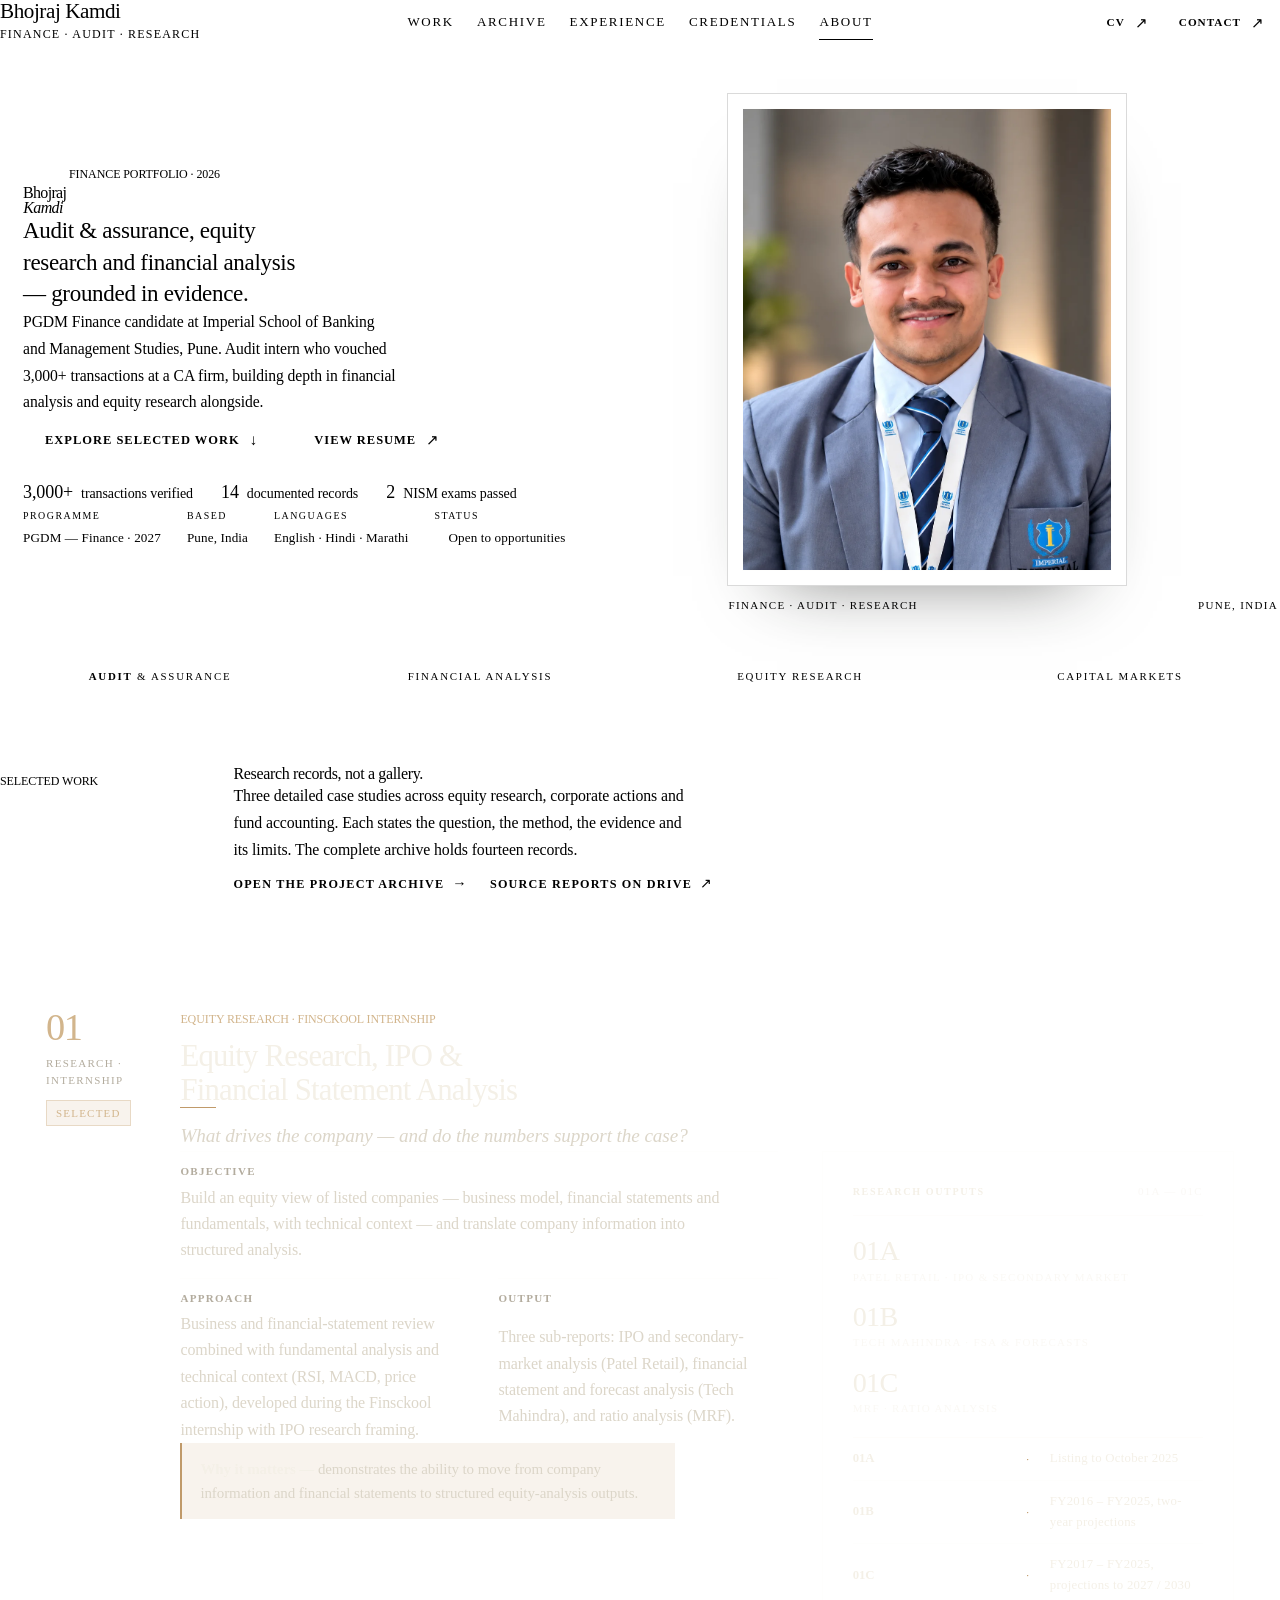
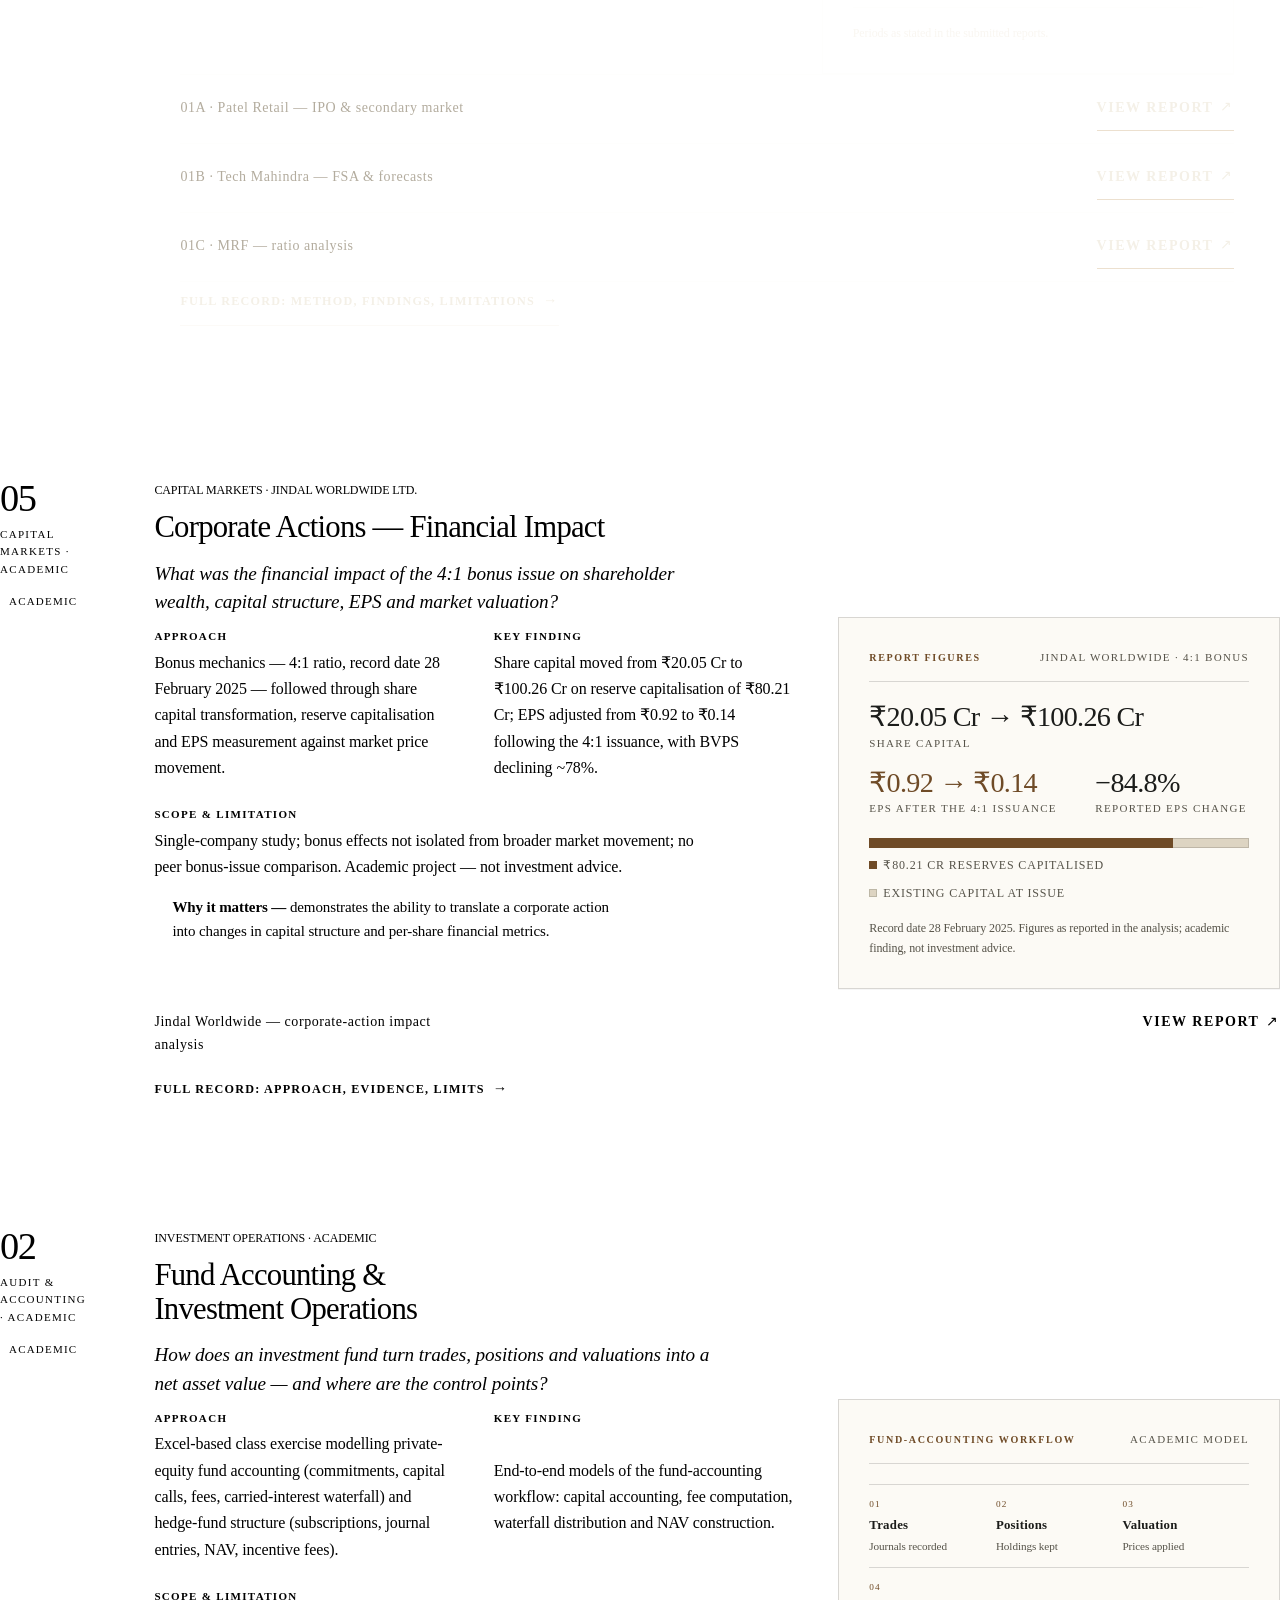
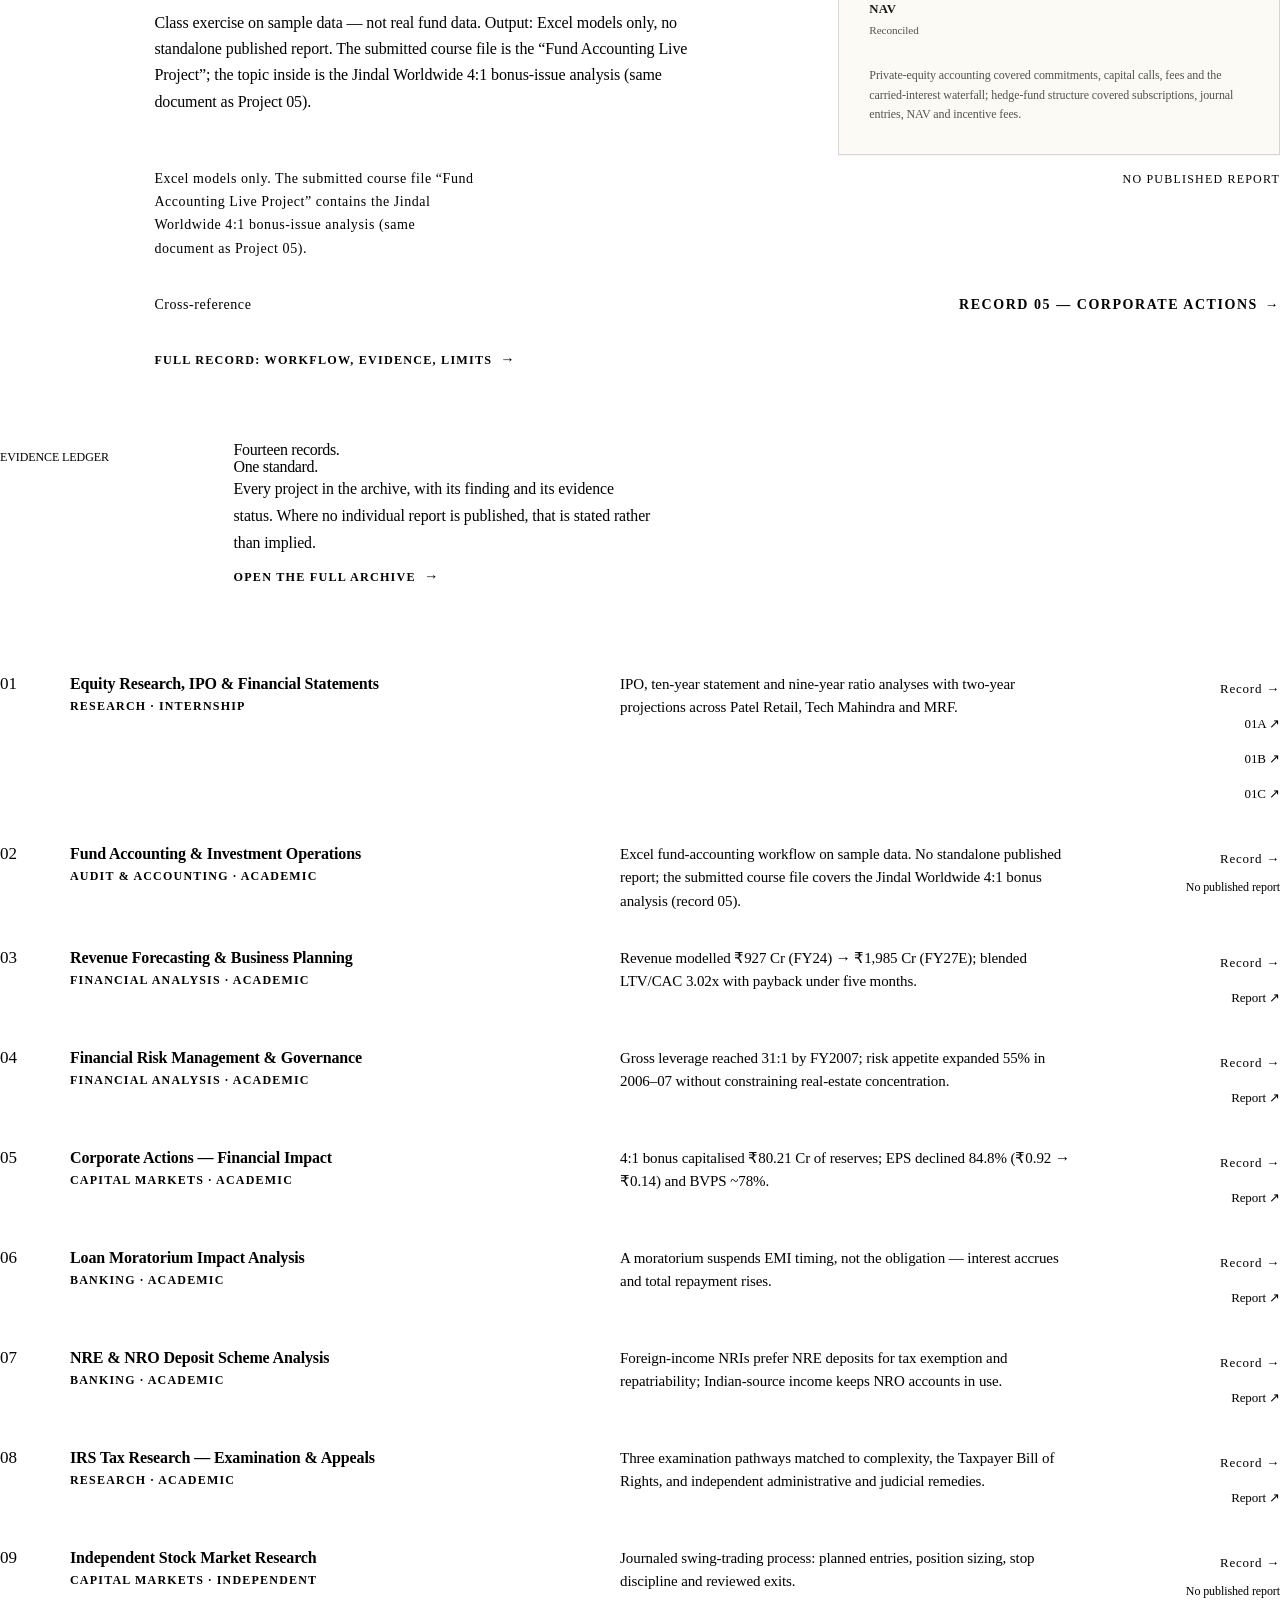
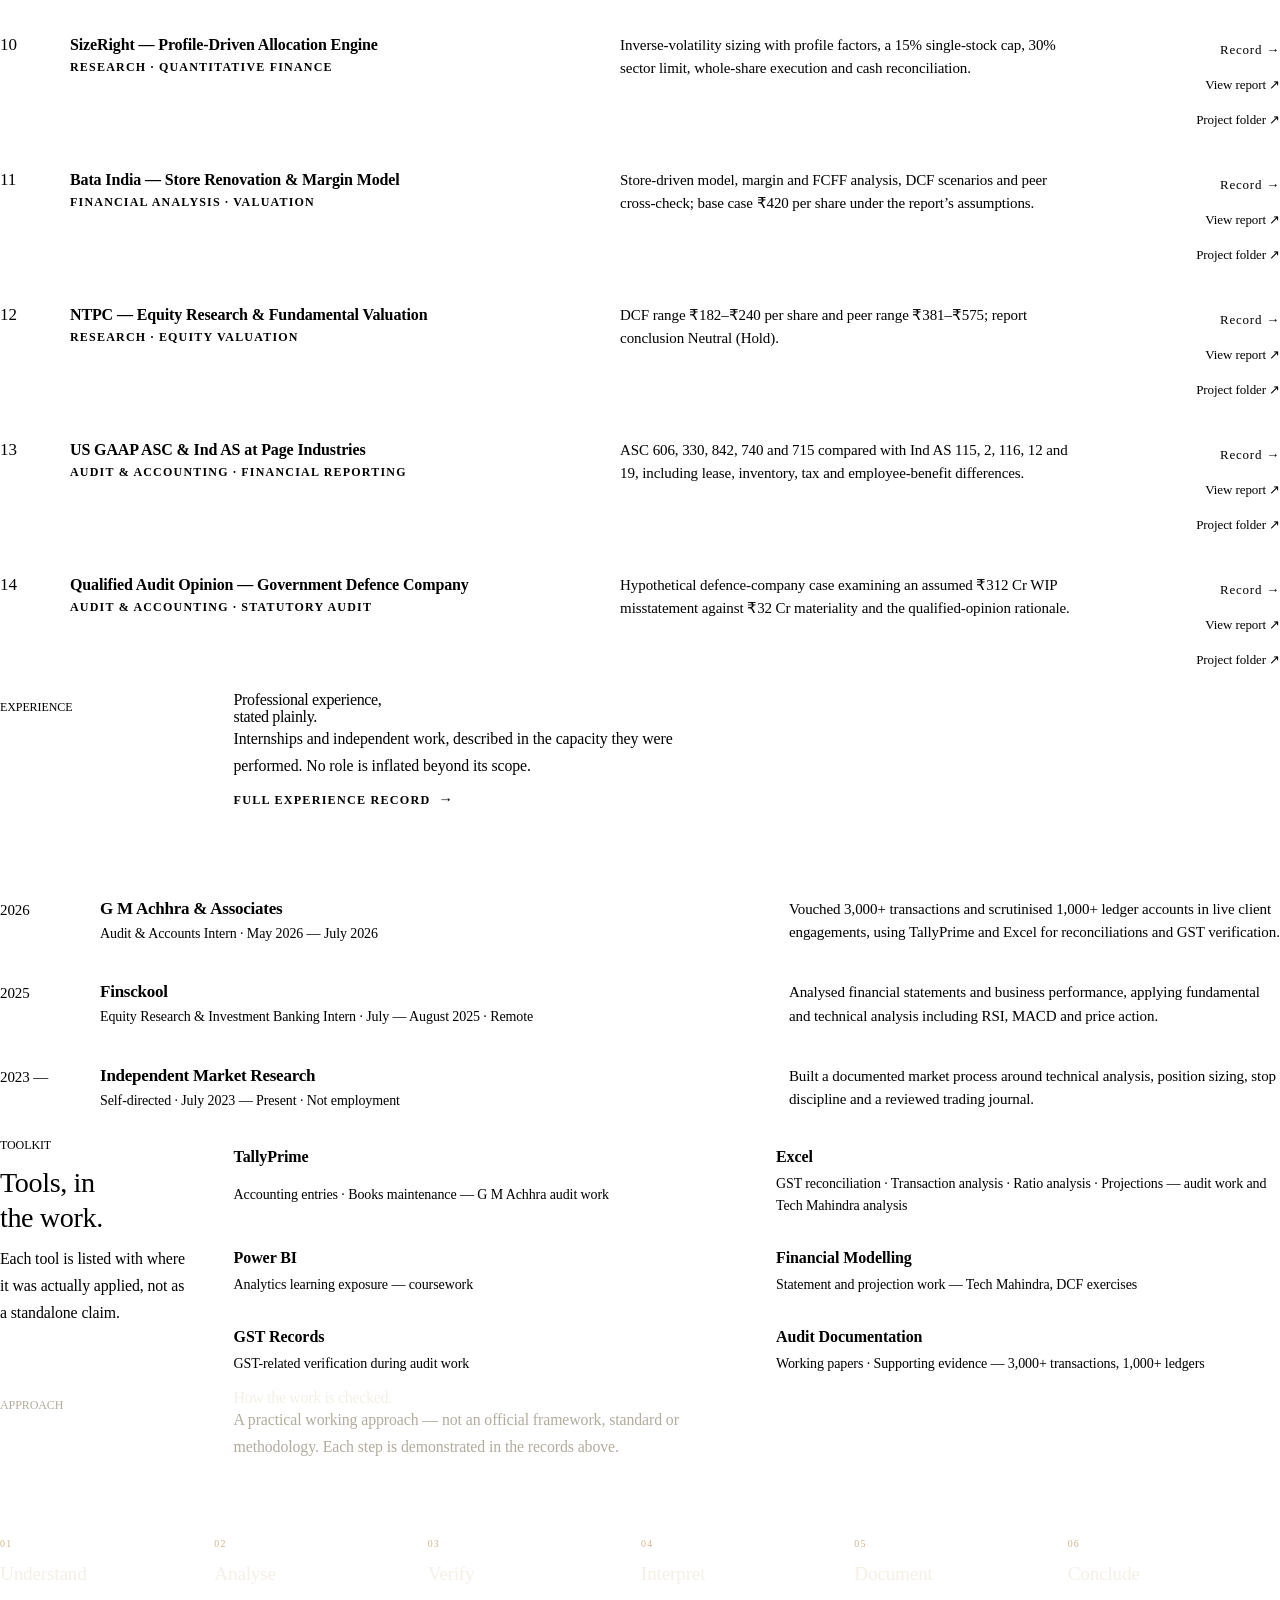
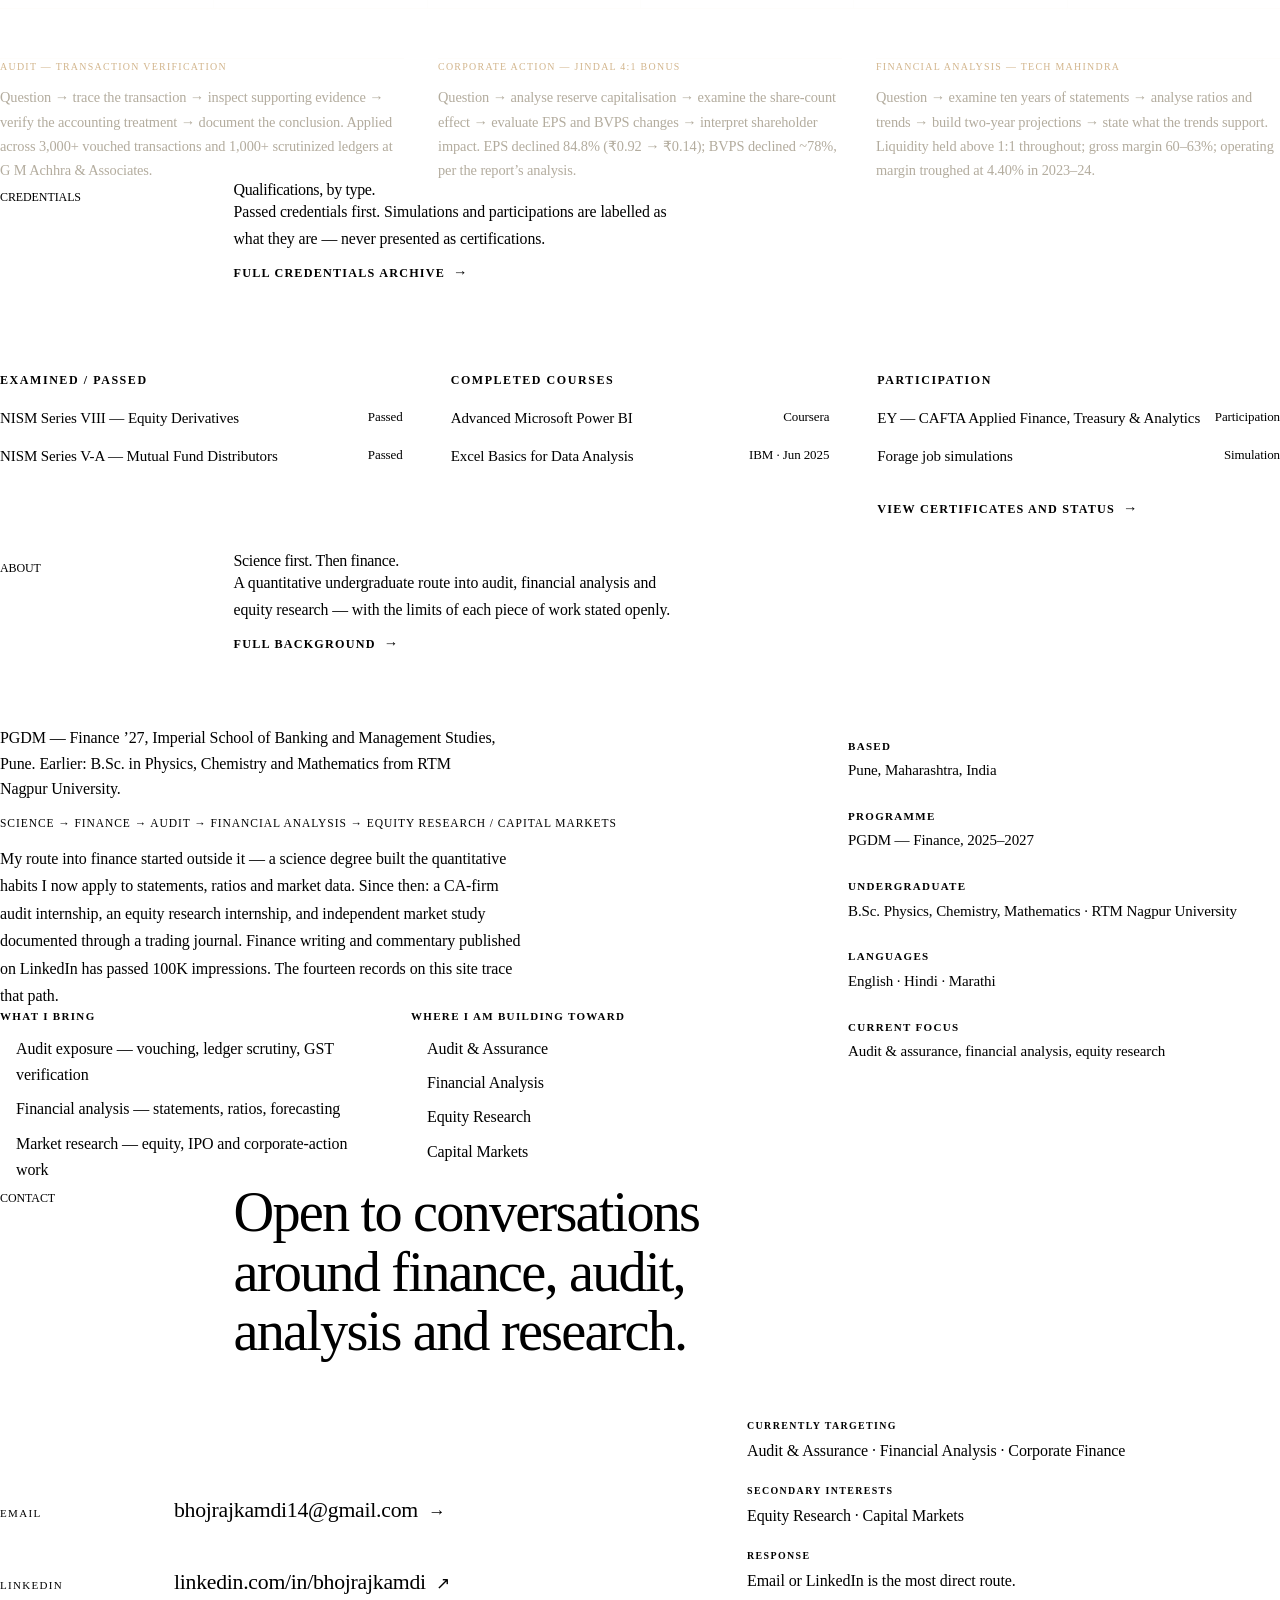
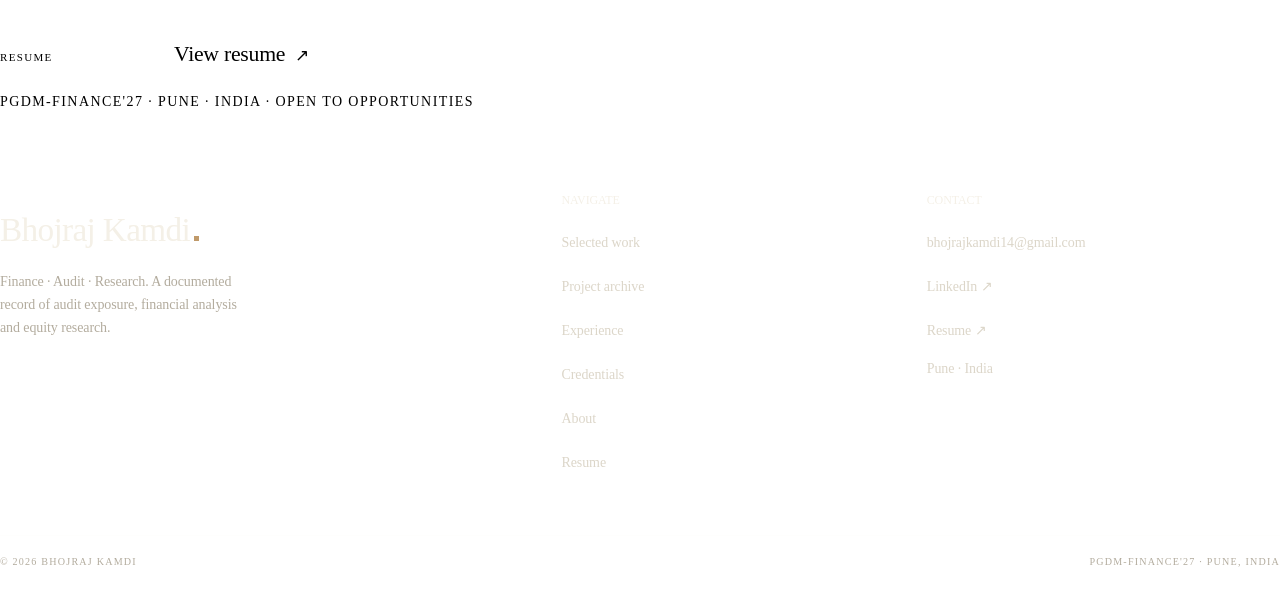
==== commit f19da939: "chore: snapshot pre-existing changes" ====
--- a/index.html
+++ b/index.html
@@ -314,8 +314,12 @@
 
             <div class="report-links">
               <div class="report-row">
-                <span class="report-cap">Submitted course file: Fund Accounting Live Project — contains the Jindal Worldwide 4:1 bonus-issue analysis (same document as Project 05)</span>
-                <a class="report-link" href="https://docs.google.com/document/d/1-ST0W2-EolFUOAw8sI0Gc8BhKvERcQRi/edit?usp=drive_link&amp;ouid=113586569177191721533&amp;rtpof=true&amp;sd=true" target="_blank" rel="noopener noreferrer">View course file <span class="arrow">↗</span></a>
+                <span class="report-cap">Excel models only. The submitted course file “Fund Accounting Live Project” contains the Jindal Worldwide 4:1 bonus-issue analysis (same document as Project 05).</span>
+                <span class="report-pending">No published report</span>
+              </div>
+              <div class="report-row">
+                <span class="report-cap">Cross-reference</span>
+                <a class="report-link" href="projects.html#p05">Record 05 — Corporate Actions <span class="arrow">→</span></a>
               </div>
             </div>
 
@@ -353,10 +357,10 @@
           <article class="ev-row">
             <span class="ev-no">02</span>
             <h3 class="ev-name">Fund Accounting &amp; Investment Operations<span class="ev-cat">Audit &amp; Accounting · Academic</span></h3>
-            <p class="ev-finding">Excel fund-accounting workflow: commitments, fees, carried-interest waterfall and NAV on sample data. The submitted file’s topic is the Jindal bonus analysis.</p>
+            <p class="ev-finding">Excel fund-accounting workflow on sample data. No standalone published report; the submitted course file covers the Jindal Worldwide 4:1 bonus analysis (record 05).</p>
             <div class="ev-actions">
               <a class="ev-detail" href="projects.html#p02">Record →</a>
-              <a class="ev-report" href="https://docs.google.com/document/d/1-ST0W2-EolFUOAw8sI0Gc8BhKvERcQRi/edit?usp=drive_link&amp;ouid=113586569177191721533&amp;rtpof=true&amp;sd=true" target="_blank" rel="noopener noreferrer">Course file ↗</a>
+              <span class="ev-status">No published report</span>
             </div>
           </article>
 
@@ -436,8 +440,8 @@
             <p class="ev-finding">Inverse-volatility sizing with profile factors, a 15% single-stock cap, 30% sector limit, whole-share execution and cash reconciliation.</p>
             <div class="ev-actions">
               <a class="ev-detail" href="projects.html#p10">Record →</a>
-              <a class="ev-report" href="https://drive.google.com/drive/u/0/folders/1Y1Z8Ju0RZBIP8k7EP5gQH0271rra957-" target="_blank" rel="noopener noreferrer">Folder ↗</a>
-              <span class="ev-status">Report not linked</span>
+              <a class="ev-report" href="https://docs.google.com/document/d/18jf2dV0_WyICSwVGcLA0dVei4VEEnBnk/edit?usp=drive_link" target="_blank" rel="noopener noreferrer">View report ↗</a>
+              <a class="ev-report" href="https://drive.google.com/drive/u/0/folders/1Y1Z8Ju0RZBIP8k7EP5gQH0271rra957-" target="_blank" rel="noopener noreferrer">Project folder ↗</a>
             </div>
           </article>
 
@@ -447,8 +451,8 @@
             <p class="ev-finding">Store-driven model, margin and FCFF analysis, DCF scenarios and peer cross-check; base case ₹420 per share under the report’s assumptions.</p>
             <div class="ev-actions">
               <a class="ev-detail" href="projects.html#p11">Record →</a>
-              <a class="ev-report" href="https://drive.google.com/drive/u/0/folders/1Y1Z8Ju0RZBIP8k7EP5gQH0271rra957-" target="_blank" rel="noopener noreferrer">Folder ↗</a>
-              <span class="ev-status">Report not linked</span>
+              <a class="ev-report" href="https://docs.google.com/document/d/1Cy3-Fhz0zzeDlXy7143tufdGQLakAhRA/edit?usp=drive_link" target="_blank" rel="noopener noreferrer">View report ↗</a>
+              <a class="ev-report" href="https://drive.google.com/drive/u/0/folders/1Y1Z8Ju0RZBIP8k7EP5gQH0271rra957-" target="_blank" rel="noopener noreferrer">Project folder ↗</a>
             </div>
           </article>
 
@@ -458,8 +462,8 @@
             <p class="ev-finding">DCF range ₹182–₹240 per share and peer range ₹381–₹575; report conclusion Neutral (Hold).</p>
             <div class="ev-actions">
               <a class="ev-detail" href="projects.html#p12">Record →</a>
-              <a class="ev-report" href="https://drive.google.com/drive/u/0/folders/1Y1Z8Ju0RZBIP8k7EP5gQH0271rra957-" target="_blank" rel="noopener noreferrer">Folder ↗</a>
-              <span class="ev-status">Report not linked</span>
+              <a class="ev-report" href="https://docs.google.com/document/d/1UMdpb7_7EZrPmKCcKV2yx-humW3T3s7X/edit?usp=drive_link" target="_blank" rel="noopener noreferrer">View report ↗</a>
+              <a class="ev-report" href="https://drive.google.com/drive/u/0/folders/1Y1Z8Ju0RZBIP8k7EP5gQH0271rra957-" target="_blank" rel="noopener noreferrer">Project folder ↗</a>
             </div>
           </article>
 
@@ -469,8 +473,8 @@
             <p class="ev-finding">ASC 606, 330, 842, 740 and 715 compared with Ind AS 115, 2, 116, 12 and 19, including lease, inventory, tax and employee-benefit differences.</p>
             <div class="ev-actions">
               <a class="ev-detail" href="projects.html#p13">Record →</a>
-              <a class="ev-report" href="https://drive.google.com/drive/u/0/folders/1Y1Z8Ju0RZBIP8k7EP5gQH0271rra957-" target="_blank" rel="noopener noreferrer">Folder ↗</a>
-              <span class="ev-status">Report not linked</span>
+              <a class="ev-report" href="https://docs.google.com/document/d/15_LNEUVA29AoEoxq4TP8MniRWhcfPKY-/edit?usp=drive_link" target="_blank" rel="noopener noreferrer">View report ↗</a>
+              <a class="ev-report" href="https://drive.google.com/drive/u/0/folders/1Y1Z8Ju0RZBIP8k7EP5gQH0271rra957-" target="_blank" rel="noopener noreferrer">Project folder ↗</a>
             </div>
           </article>
 
@@ -480,8 +484,8 @@
             <p class="ev-finding">Hypothetical defence-company case examining an assumed ₹312 Cr WIP misstatement against ₹32 Cr materiality and the qualified-opinion rationale.</p>
             <div class="ev-actions">
               <a class="ev-detail" href="projects.html#p14">Record →</a>
-              <a class="ev-report" href="https://drive.google.com/drive/u/0/folders/1Y1Z8Ju0RZBIP8k7EP5gQH0271rra957-" target="_blank" rel="noopener noreferrer">Folder ↗</a>
-              <span class="ev-status">Report not linked</span>
+              <a class="ev-report" href="https://docs.google.com/document/d/1vTkkLlFDqeDfH6Cy1lQAf2Il08225ZnY/edit?usp=drive_link" target="_blank" rel="noopener noreferrer">View report ↗</a>
+              <a class="ev-report" href="https://drive.google.com/drive/u/0/folders/1Y1Z8Ju0RZBIP8k7EP5gQH0271rra957-" target="_blank" rel="noopener noreferrer">Project folder ↗</a>
             </div>
           </article>
         </div>
--- a/assets/styles.css
+++ b/assets/styles.css
@@ -1,2608 +1,2663 @@
-﻿/* ==========================================================================
-   BHOJRAJ KAMDI — FINANCE PORTFOLIO
-   Design system: institutional research ledger
-   Ivory paper · charcoal ink · restrained bronze · editorial serif
-   ========================================================================== */
+��﻿/* ==========================================================================
+   BHOJRAJ KAMDI — FINANCE PORTFOLIO
+   Design system: institutional research ledger
+   Ivory paper · charcoal ink · restrained bronze · editorial serif
+   ========================================================================== */
+
+/* ---------- 1. Tokens ---------- */
+:root {
+  /* Palette A — Refined Ledger -------------------------------------------
+     Three surfaces (paper, paper-deep, stone), three border strengths,
+     and a strict split between decorative bronze and bronze text.        */
+  --paper: #F8F5EE;
+  --paper-deep: #EFE9DD;
+  --stone: #EAE3D4;
+  --stone-deep: #DDD4C2;
+  --ink: #1B1C1A;
+  --ink-soft: #3A3B36;
+  --ink-mute: #565349;
+  --dark: #151614;
+  --dark-soft: #22231F;
+  --bronze: #A87949;          /* decorative rules, markers, chart fills */
+  --bronze-text: #6F4B27;     /* text and links on light surfaces */
+  --bronze-pale: #D2B58C;     /* accents on dark surfaces */
+  --plate: #FCFAF5;
+  --on-dark: #F4F0E7;
+  --on-dark-muted: #B3AC9E;
+
+  /* Derived surfaces */
+  --rule: rgba(27, 28, 26, 0.16);
+  --rule-soft: rgba(27, 28, 26, 0.085);
+  --rule-strong: rgba(27, 28, 26, 0.30);
+  --bronze-rule: rgba(111, 75, 39, 0.38);
+  --bronze-wash: rgba(168, 121, 73, 0.09);
+
+  /* Type */
+  --serif: "Newsreader", "Iowan Old Style", Georgia, "Times New Roman", serif;
+  --sans: "Geist", "Inter", system-ui, -apple-system, "Segoe UI", sans-serif;
+
+  --fs-display: clamp(3.4rem, 8.6vw, 7.6rem);
+  --fs-h1: clamp(2.5rem, 4.8vw, 4.2rem);
+  --fs-h2: clamp(2rem, 3.2vw, 3rem);
+  --fs-h3: clamp(1.375rem, 2vw, 1.75rem);
+  --fs-h4: 1.125rem;
+  --fs-lead: 1.125rem;
+  --fs-body: 1.0625rem;
+  --fs-small: 0.875rem;
+  --fs-meta: 0.78125rem;
+  --fs-micro: 0.6875rem;
+
+  /* Tracking: three semantic values, not thirty */
+  --track-label: 0.14em;
+  --track-tight: -0.022em;
+  --track-body: -0.006em;
+
+  /* Rhythm */
+  --sp-1: 4px;
+  --sp-2: 8px;
+  --sp-3: 12px;
+  --sp-4: 16px;
+  --sp-5: 20px;
+  --sp-6: 24px;
+  --sp-7: 32px;
+  --sp-8: 40px;
+  --sp-9: 48px;
+  --sp-10: 64px;
+  --sp-11: 80px;
+  --sp-12: 104px;
+
+  --gutter: clamp(20px, 4.4vw, 60px);
+  --container: 1320px;
+  --narrow: 880px;
+  --section-pad: clamp(66px, 8.4vw, 124px);
+  --gap: clamp(20px, 2.5vw, 36px);
+  --masthead-h: 84px;
+
+  /* Form */
+  --r-xs: 2px;
+  --r-sm: 4px;
+  --r-md: 6px;
+  --shadow-plate: 0 30px 60px -42px rgba(25, 26, 24, 0.55);
+  --ease: cubic-bezier(0.22, 1, 0.36, 1);
+  --t-fast: 160ms;
+  --t-med: 300ms;
+  --t-slow: 640ms;
+}
+
+/* Dark chapter: remap ink + rules inside */
+.section--dark,
+.record--dark,
+.plate,
+.footer {
+  --ink: #F4F0E7;
+  --ink-soft: #DCD6C9;
+  --ink-mute: #B3AC9E;
+  --rule: rgba(244, 240, 231, 0.16);
+  --rule-soft: rgba(244, 240, 231, 0.09);
+  --rule-strong: rgba(244, 240, 231, 0.32);
+  --bronze: #C09A6A;
+  --bronze-text: #D2B58C;
+  --bronze-rule: rgba(210, 181, 140, 0.42);
+  --bronze-wash: rgba(192, 154, 106, 0.12);
+  --plate: #20211E;
+  --paper: #151614;
+  --stone: #22231F;
+  --stone-deep: #2A2B26;
+}
+
+/* ---------- 2. Reset ---------- */
+*,
+*::before,
+*::after { box-sizing: border-box; }
+
+html {
+  -webkit-text-size-adjust: 100%;
+  scroll-behavior: smooth;
+  scroll-padding-top: calc(var(--masthead-h) + 24px);
+}
+
+body {
+  margin: 0;
+  background: var(--paper);
+  color: var(--ink);
+  font-family: var(--sans);
+  font-size: var(--fs-body);
+  line-height: 1.66;
+  font-weight: 400;
+  letter-spacing: -0.006em;
+  -webkit-font-smoothing: antialiased;
+  text-rendering: optimizeLegibility;
+}
+
+body.menu-open { overflow: hidden; }
+html { overflow-x: clip; }
+body { overflow-x: clip; }
+
+img { max-width: 100%; height: auto; display: block; }
+svg { display: block; }
+figure { margin: 0; }
+h1, h2, h3, h4, h5, p, ul, ol, dl, dd, blockquote { margin: 0; }
+ul, ol { padding: 0; list-style: none; }
+button { font: inherit; color: inherit; background: none; border: 0; padding: 0; cursor: pointer; }
+a { color: inherit; text-decoration: none; }
+table { border-collapse: collapse; width: 100%; }
+[hidden] { display: none !important; }
+
+::selection { background: var(--bronze); color: #FFFDF8; }
+
+:focus-visible {
+  outline: 2px solid var(--bronze-text);
+  outline-offset: 3px;
+  border-radius: 1px;
+}
+
+.skip-link {
+  position: fixed;
+  top: 10px;
+  left: 10px;
+  z-index: 200;
+  padding: 12px 18px;
+  background: var(--dark);
+  color: var(--on-dark);
+  font-size: 0.82rem;
+  letter-spacing: 0.04em;
+  transform: translateY(-160%);
+  transition: transform var(--t-fast) var(--ease);
+}
+.skip-link:focus { transform: translateY(0); }
+
+main:focus { outline: none; }
+
+.sr-only {
+  position: absolute;
+  width: 1px; height: 1px;
+  padding: 0; margin: -1px;
+  overflow: hidden;
+  clip: rect(0 0 0 0);
+  white-space: nowrap;
+  border: 0;
+}
+
+/* ---------- 3. Typography ---------- */
+h1, h2, h3, .serif {
+  font-family: var(--serif);
+  font-weight: 400;
+  letter-spacing: -0.022em;
+  font-optical-sizing: auto;
+  text-wrap: balance;
+}
+
+h1 { font-size: var(--fs-h1); line-height: 1.02; }
+h2 { font-size: var(--fs-h2); line-height: 1.06; }
+h3 { font-size: var(--fs-h3); line-height: 1.24; letter-spacing: -0.014em; }
+h4 { font-family: var(--sans); font-size: var(--fs-h4); font-weight: 550; letter-spacing: -0.01em; line-height: 1.4; }
+
+p { text-wrap: pretty; }
+strong, b { font-weight: 600; }
+em { font-style: italic; }
+
+.tnum { font-variant-numeric: tabular-nums lining-nums; }
+
+.meta {
+  font-family: var(--sans);
+  font-size: var(--fs-meta);
+  font-weight: 500;
+  letter-spacing: 0.16em;
+  text-transform: uppercase;
+  color: var(--ink-mute);
+}
+
+.lead {
+  font-size: var(--fs-lead);
+  line-height: 1.6;
+  color: var(--ink-soft);
+  max-width: 62ch;
+}
+
+/* ---------- 4. Layout ---------- */
+.container {
+  width: min(var(--container), 100% - (var(--gutter) * 2));
+  margin-inline: auto;
+}
+
+.container--narrow { width: min(var(--narrow), 100% - (var(--gutter) * 2)); }
+
+.section { padding-block: var(--section-pad); position: relative; }
+.section--tight { padding-block: clamp(44px, 5.4vw, 74px); }
+.section--stone { background: var(--stone); }
+.section--paper-deep { background: var(--paper-deep); }
+.section--ruled { border-top: 1px solid var(--rule); }
+.section--dark { background: var(--dark); color: var(--ink); }
+
+.stack > * + * { margin-top: var(--sp-6); }
+.mt-4 { margin-top: var(--sp-4); }
+.mt-5 { margin-top: var(--sp-5); }
+.mt-6 { margin-top: var(--sp-6); }
+.mt-8 { margin-top: var(--sp-8); }
+.mt-10 { margin-top: var(--sp-10); }
+
+.grid12 {
+  display: grid;
+  grid-template-columns: repeat(12, minmax(0, 1fr));
+  gap: var(--gap);
+}
+.col-4 { grid-column: span 4; min-width: 0; }
+.col-5 { grid-column: span 5; min-width: 0; }
+.col-6 { grid-column: span 6; min-width: 0; }
+.col-7 { grid-column: span 7; min-width: 0; }
+.col-8 { grid-column: span 8; min-width: 0; }
+.col-12 { grid-column: span 12; min-width: 0; }
+
+/* ---------- 5. Masthead ---------- */
+.masthead {
+  position: sticky;
+  top: 0;
+  z-index: 60;
+  background: color-mix(in srgb, var(--paper) 95%, transparent);
+  backdrop-filter: saturate(140%) blur(12px);
+  border-bottom: 1px solid var(--rule);
+  transition: box-shadow var(--t-med) var(--ease), background var(--t-med) var(--ease);
+}
+.masthead.scrolled {
+  background: color-mix(in srgb, var(--paper) 97%, transparent);
+  box-shadow: 0 1px 0 var(--rule), 0 18px 40px -34px rgba(25, 26, 24, 0.5);
+}
+
+.masthead-inner {
+  display: grid;
+  grid-template-columns: minmax(180px, 1fr) auto minmax(180px, 1fr);
+  align-items: center;
+  gap: clamp(16px, 2.4vw, 32px);
+  height: var(--masthead-h);
+  width: min(var(--container), 100% - (var(--gutter) * 2));
+  margin-inline: auto;
+}
+
+.wordmark { display: inline-flex; flex-direction: column; gap: 2px; width: fit-content; }
+.wordmark-name {
+  font-family: var(--serif);
+  font-size: 1.32rem;
+  letter-spacing: -0.02em;
+  line-height: 1.1;
+  display: inline-flex;
+  align-items: baseline;
+  gap: 1px;
+}
+.wordmark-name::after {
+  content: "";
+  width: 5px; height: 5px;
+  background: var(--bronze);
+  margin-left: 3px;
+  display: inline-block;
+}
+.wordmark-meta {
+  font-size: 0.625rem;
+  letter-spacing: 0.18em;
+  text-transform: uppercase;
+  color: var(--ink-mute);
+}
+
+.nav ul { display: flex; align-items: center; gap: clamp(12px, 1.8vw, 26px); }
+.nav a {
+  display: inline-flex;
+  align-items: baseline;
+  gap: 6px;
+  padding: 6px 0;
+  font-size: 0.72rem;
+  font-weight: 500;
+  letter-spacing: 0.13em;
+  text-transform: uppercase;
+  color: var(--ink-soft);
+  border-bottom: 1px solid transparent;
+  transition: color var(--t-fast) var(--ease), border-color var(--t-fast) var(--ease);
+}
+.nav a:hover { color: var(--ink); border-bottom-color: var(--bronze); }
+.nav a[aria-current="page"] { color: var(--ink); border-bottom-color: var(--bronze); }
+.nav-num {
+  font-family: var(--serif);
+  font-size: 0.66rem;
+  color: var(--bronze-text);
+  letter-spacing: 0.02em;
+  font-variant-numeric: tabular-nums;
+}
+
+.masthead-actions {
+  display: flex;
+  justify-content: flex-end;
+  align-items: center;
+  gap: var(--sp-2);
+}
+
+/* ---------- 6. Buttons + links ---------- */
+.btn {
+  display: inline-flex;
+  align-items: center;
+  justify-content: center;
+  gap: 10px;
+  min-height: 48px;
+  padding: 13px 22px;
+  border: 1px solid var(--ink);
+  border-radius: var(--r-xs);
+  font-family: var(--sans);
+  font-size: 0.78rem;
+  font-weight: 550;
+  letter-spacing: 0.08em;
+  text-transform: uppercase;
+  line-height: 1;
+  transition: background var(--t-fast) var(--ease), color var(--t-fast) var(--ease),
+              border-color var(--t-fast) var(--ease), transform var(--t-fast) var(--ease);
+}
+.btn .arrow { font-size: 0.95rem; line-height: 1; transform: translateY(-0.5px); }
+.btn--solid { background: var(--ink); color: var(--paper); border-color: var(--ink); }
+.btn--solid:hover { background: var(--bronze-text); border-color: var(--bronze-text); color: #FFFDF8; }
+.btn--line { background: transparent; color: var(--ink); }
+.btn--line:hover { background: var(--ink); color: var(--paper); }
+.btn--quiet {
+  border-color: transparent;
+  padding-inline: 6px;
+  color: var(--ink-soft);
+  min-height: 44px;
+}
+.btn--quiet:hover { color: var(--bronze-text); }
+.btn--sm { min-height: 40px; padding: 10px 15px; font-size: 0.7rem; letter-spacing: 0.09em; }
+.btn--block { width: 100%; }
+
+.link-arrow {
+  display: inline-flex;
+  align-items: center;
+  gap: 8px;
+  font-size: 0.76rem;
+  font-weight: 550;
+  letter-spacing: 0.1em;
+  text-transform: uppercase;
+  padding-bottom: 4px;
+  border-bottom: 1px solid var(--rule-strong);
+  transition: color var(--t-fast) var(--ease), border-color var(--t-fast) var(--ease);
+}
+.link-arrow .arrow { transition: transform var(--t-fast) var(--ease); font-size: 0.9rem; }
+.link-arrow:hover { color: var(--bronze-text); border-bottom-color: var(--bronze); }
+.link-arrow:hover .arrow { transform: translate(2px, -2px); }
+
+.text-link {
+  color: var(--ink);
+  border-bottom: 1px solid var(--bronze-rule);
+  transition: border-color var(--t-fast) var(--ease), color var(--t-fast) var(--ease);
+}
+.text-link:hover { color: var(--bronze-text); border-bottom-color: var(--bronze); }
+
+/* ---------- 7. Mobile menu ---------- */
+.menu-btn {
+  display: none;
+  align-items: center;
+  gap: 10px;
+  min-height: 44px;
+  padding: 8px 2px;
+  font-size: 0.7rem;
+  letter-spacing: 0.14em;
+  text-transform: uppercase;
+  color: var(--ink);
+}
+.menu-icon { display: inline-flex; flex-direction: column; gap: 5px; width: 22px; }
+.menu-icon i { display: block; height: 1px; background: var(--ink); transition: transform var(--t-med) var(--ease), opacity var(--t-med) var(--ease); }
+.masthead.menu-is-open .menu-icon i:first-child { transform: translateY(3px) rotate(45deg); }
+.masthead.menu-is-open .menu-icon i:last-child { transform: translateY(-3px) rotate(-45deg); }
+
+.menu-panel {
+  position: fixed;
+  inset: var(--masthead-h) 0 0 0;
+  z-index: 55;
+  background: var(--dark);
+  color: var(--on-dark);
+  padding: clamp(24px, 6vw, 48px) var(--gutter) 32px;
+  overflow-y: auto;
+  opacity: 0;
+  visibility: hidden;
+  transform: translateY(-8px);
+  transition: opacity var(--t-med) var(--ease), transform var(--t-med) var(--ease), visibility var(--t-med);
+}
+.menu-panel.open { opacity: 1; visibility: visible; transform: translateY(0); }
+.menu-panel nav { display: flex; flex-direction: column; }
+.menu-panel nav a {
+  display: flex;
+  align-items: baseline;
+  gap: 18px;
+  padding: 16px 0;
+  border-bottom: 1px solid rgba(245, 242, 235, 0.13);
+  font-family: var(--serif);
+  font-size: clamp(1.6rem, 7vw, 2.3rem);
+  letter-spacing: -0.02em;
+}
+.menu-num {
+  font-family: var(--sans);
+  font-size: 0.64rem;
+  letter-spacing: 0.14em;
+  color: var(--bronze-pale);
+  min-width: 26px;
+}
+.menu-foot {
+  display: flex;
+  flex-wrap: wrap;
+  gap: 18px 26px;
+  margin-top: 34px;
+  font-size: 0.76rem;
+  letter-spacing: 0.08em;
+  text-transform: uppercase;
+  color: rgba(245, 242, 235, 0.72);
+}
+.menu-foot a:hover { color: var(--on-dark); }
+
+/* ---------- 8. Hero ---------- */
+.hero {
+  padding-top: clamp(24px, 4vw, 48px);
+  padding-bottom: clamp(40px, 5.4vw, 76px);
+  position: relative;
+  overflow: hidden;
+}
+.hero::before {
+  content: "";
+  position: absolute;
+  top: 0; left: var(--gutter);
+  width: 1px; height: 100%;
+  background: var(--rule-soft);
+  pointer-events: none;
+}
+.hero-inner {
+  display: grid;
+  grid-template-columns: minmax(0, 1.08fr) minmax(0, 0.92fr);
+  gap: clamp(40px, 6vw, 88px);
+  align-items: center;
+}
+.hero-copy { padding-left: clamp(12px, 1.8vw, 28px); padding-top: clamp(4px, 0.8vw, 12px); padding-bottom: clamp(4px, 0.8vw, 12px); }
+.eyebrow {
+  display: inline-flex;
+  align-items: center;
+  gap: 12px;
+  font-size: 0.7rem;
+  font-weight: 500;
+  letter-spacing: 0.18em;
+  text-transform: uppercase;
+  color: var(--ink-mute);
+}
+.eyebrow::before { content: ""; width: 34px; height: 1px; background: var(--bronze); }
+
+.display {
+  margin-top: var(--sp-4);
+  font-family: var(--serif);
+  font-size: var(--fs-display);
+  font-weight: 300;
+  line-height: 0.94;
+  letter-spacing: -0.042em;
+  text-wrap: balance;
+}
+.display-line { display: block; }
+.display-line--accent { font-style: italic; color: var(--ink); padding-left: 0.02em; }
+.display-line--accent::after {
+  content: "";
+  display: inline-block;
+  width: 0.13em; height: 0.13em;
+  background: var(--bronze);
+  margin-left: 0.06em;
+  vertical-align: baseline;
+}
+
+.hero-role {
+  margin-top: var(--sp-5);
+  font-family: var(--serif);
+  font-size: clamp(1.16rem, 1.8vw, 1.58rem);
+  line-height: 1.36;
+  letter-spacing: -0.014em;
+  color: var(--ink-soft);
+  max-width: 32ch;
+  text-wrap: balance;
+}
+.hero-role span { color: var(--bronze-text); }
+
+.hero-lede {
+  margin-top: var(--sp-4);
+  max-width: 48ch;
+  color: var(--ink-mute);
+  font-size: 0.98rem;
+  line-height: 1.7;
+}
+.hero-actions {
+  display: flex;
+  flex-wrap: wrap;
+  gap: 12px;
+  margin-top: var(--sp-6);
+}
+.hero-meta {
+  display: flex;
+  flex-wrap: wrap;
+  gap: 10px 26px;
+  margin-top: var(--sp-6);
+  padding-top: var(--sp-4);
+  border-top: 1px solid var(--rule-soft);
+}
+.hero-meta div { display: flex; flex-direction: column; gap: 3px; }
+.hero-meta dt,
+.hero-meta .k {
+  font-size: 0.62rem;
+  letter-spacing: 0.15em;
+  text-transform: uppercase;
+  color: var(--ink-mute);
+}
+.hero-meta .v {
+  font-size: 0.82rem;
+  color: var(--ink-soft);
+  letter-spacing: 0.01em;
+}
+.hero-avail { display: inline-flex; align-items: center; gap: 8px; }
+.hero-avail::before {
+  content: "";
+  width: 6px; height: 6px;
+  border-radius: 50%;
+  background: var(--bronze);
+  box-shadow: 0 0 0 3px var(--bronze-wash);
+}
+
+/* Portrait plate */
+.hero-media { position: relative; justify-self: end; align-self: center; }
+.portrait-frame {
+  position: relative;
+  background: var(--dark-soft);
+  border: 1px solid rgba(27, 28, 26, 0.16);
+  padding: clamp(10px, 1.1vw, 14px);
+  box-shadow: 0 40px 70px -50px rgba(25, 26, 24, 0.6);
+  max-width: min(400px, 100%);
+}
+.portrait-frame::before,
+.portrait-frame::after {
+  content: "";
+  position: absolute;
+  background: var(--bronze);
+  z-index: 2;
+}
+.portrait-frame::before { top: -1px; left: -1px; width: 48px; height: 2px; }
+.portrait-frame::after { bottom: -1px; right: -1px; width: 48px; height: 2px; }
+.portrait-img {
+  width: 100%;
+  aspect-ratio: 3.6 / 4.5;
+  object-fit: cover;
+  object-position: 50% 12%;
+  filter: saturate(0.96) contrast(1.01);
+  display: block;
+  border: 1px solid rgba(247, 244, 237, 0.12);
+}
+.portrait-caption {
+  display: flex;
+  justify-content: space-between;
+  align-items: baseline;
+  gap: 16px;
+  padding: 10px 2px 0;
+  font-size: 0.64rem;
+  letter-spacing: 0.14em;
+  text-transform: uppercase;
+  color: var(--ink-mute);
+}
+.portrait-caption span:last-child { color: var(--bronze-text); }
+
+/* Discipline band */
+.disciplines {
+  margin-top: clamp(26px, 3.4vw, 42px);
+  border-top: 1px solid var(--rule);
+  border-bottom: 1px solid var(--rule);
+  display: grid;
+  grid-template-columns: repeat(4, 1fr);
+  align-items: center;
+}
+.disciplines span {
+  padding: 13px 8px;
+  font-size: 0.68rem;
+  letter-spacing: 0.16em;
+  text-transform: uppercase;
+  color: var(--ink-mute);
+  border-left: 1px solid var(--rule-soft);
+  text-align: center;
+  line-height: 1.4;
+}
+.disciplines span:first-child { border-left: 0; }
+.disciplines b { color: var(--ink); font-weight: 550; }
+
+/* ---------- 9. Ledger ---------- */
+.ledger {
+  display: grid;
+  grid-template-columns: repeat(3, 1fr);
+  border-top: 1px solid var(--rule-strong);
+  border-bottom: 1px solid var(--rule-strong);
+}
+.ledger-item {
+  padding: clamp(24px, 3vw, 40px) clamp(16px, 2.4vw, 34px) clamp(22px, 2.6vw, 34px);
+  border-left: 1px solid var(--rule);
+  display: flex;
+  flex-direction: column;
+  gap: 6px;
+}
+.ledger-item:first-child { border-left: 0; padding-left: 0; }
+.ledger-item:last-child { padding-right: 0; }
+.ledger-num {
+  font-family: var(--serif);
+  font-size: clamp(2.6rem, 4.4vw, 4rem);
+  line-height: 0.95;
+  letter-spacing: -0.04em;
+  font-variant-numeric: tabular-nums lining-nums;
+}
+.ledger-label {
+  font-size: 0.72rem;
+  letter-spacing: 0.15em;
+  text-transform: uppercase;
+  color: var(--ink-mute);
+}
+.ledger-note { font-size: 0.82rem; color: var(--ink-mute); line-height: 1.5; max-width: 30ch; }
+
+/* ---------- 10. Section head ---------- */
+.sec-head {
+  display: grid;
+  grid-template-columns: minmax(120px, 190px) minmax(0, 1fr);
+  gap: clamp(20px, 3.4vw, 56px);
+  padding-top: var(--sp-4);
+  border-top: 1px solid var(--rule-strong);
+  margin-bottom: clamp(34px, 4.4vw, 62px);
+}
+.sec-label {
+  display: flex;
+  align-items: baseline;
+  gap: 10px;
+  padding-top: 6px;
+  font-size: 0.66rem;
+  font-weight: 500;
+  letter-spacing: 0.17em;
+  text-transform: uppercase;
+  color: var(--ink-mute);
+}
+.sec-num {
+  font-family: var(--serif);
+  font-size: 0.8rem;
+  color: var(--bronze-text);
+  letter-spacing: 0.04em;
+  font-variant-numeric: tabular-nums;
+}
+.sec-title { font-size: var(--fs-h2); max-width: 24ch; }
+.sec-title--wide { max-width: 30ch; }
+.sec-lead {
+  margin-top: var(--sp-4);
+  max-width: 58ch;
+  color: var(--ink-mute);
+  font-size: 0.99rem;
+  line-height: 1.7;
+}
+.sec-aside {
+  margin-top: var(--sp-5);
+  display: flex;
+  flex-wrap: wrap;
+  gap: 14px 22px;
+  align-items: center;
+}
+
+.section--dark .sec-head { border-top-color: var(--rule); }
+
+/* ---------- 11. Record / case study ---------- */
+.record {
+  display: grid;
+  grid-template-columns: minmax(78px, 116px) minmax(0, 1fr);
+  gap: clamp(18px, 3vw, 46px);
+  padding-block: clamp(34px, 4.6vw, 58px);
+  border-top: 1px solid var(--rule-strong);
+}
+.record:first-of-type { border-top-color: var(--rule-strong); }
+.record--last { border-bottom: 1px solid var(--rule-strong); }
+.record-rail { display: flex; flex-direction: column; gap: 10px; }
+.record-no {
+  font-family: var(--serif);
+  font-size: clamp(2rem, 3vw, 2.9rem);
+  line-height: 0.9;
+  color: var(--bronze-text);
+  letter-spacing: -0.04em;
+  font-variant-numeric: tabular-nums;
+}
+.record-cat {
+  font-size: 0.63rem;
+  letter-spacing: 0.14em;
+  text-transform: uppercase;
+  color: var(--ink-mute);
+  line-height: 1.6;
+  max-width: 14ch;
+}
+.record-rail .pill { align-self: flex-start; }
+.record-body { min-width: 0; }
+.record-kicker {
+  font-size: 0.67rem;
+  letter-spacing: 0.15em;
+  text-transform: uppercase;
+  color: var(--bronze-text);
+  margin-bottom: 10px;
+}
+.record-title {
+  font-size: clamp(1.72rem, 2.6vw, 2.5rem);
+  line-height: 1.1;
+  letter-spacing: -0.025em;
+  max-width: 30ch;
+}
+.record-question {
+  margin-top: var(--sp-4);
+  font-family: var(--serif);
+  font-style: italic;
+  font-size: clamp(1.08rem, 1.5vw, 1.3rem);
+  line-height: 1.5;
+  color: var(--ink-soft);
+  max-width: 56ch;
+}
+.record-question::before {
+  content: "";
+  display: block;
+  width: 36px; height: 1px;
+  background: var(--bronze);
+  margin-bottom: 14px;
+}
+.record-fields {
+  margin-top: var(--sp-5);
+  display: grid;
+  grid-template-columns: repeat(2, minmax(0, 1fr));
+  gap: 14px clamp(20px, 3vw, 44px);
+}
+.field { display: grid; gap: 4px; padding-top: 10px; border-top: 1px solid var(--rule-soft); }
+.field b {
+  font-size: 0.62rem;
+  font-weight: 550;
+  letter-spacing: 0.15em;
+  text-transform: uppercase;
+  color: var(--ink-mute);
+}
+.field span { font-size: 0.93rem; line-height: 1.62; color: var(--ink-soft); }
+.field--wide { grid-column: 1 / -1; }
+
+.note {
+  margin-top: var(--sp-5);
+  padding: 14px 16px 14px 18px;
+  border-left: 2px solid var(--bronze);
+  background: var(--bronze-wash);
+  font-size: 0.88rem;
+  line-height: 1.6;
+  color: var(--ink-soft);
+  max-width: 74ch;
+}
+.note b { color: var(--ink); }
+.note--quiet { background: transparent; border-left-color: var(--rule-strong); }
+
+.tags { display: flex; flex-wrap: wrap; gap: 6px; }
+.pill {
+  display: inline-flex;
+  align-items: center;
+  min-height: 26px;
+  padding: 3px 9px;
+  border: 1px solid var(--rule);
+  border-radius: var(--r-xs);
+  font-size: 0.6rem;
+  letter-spacing: 0.11em;
+  text-transform: uppercase;
+  color: var(--ink-mute);
+  white-space: nowrap;
+}
+.pill--gold { border-color: var(--bronze-rule); color: var(--bronze-text); background: var(--bronze-wash); }
+.pill--quiet { border-color: transparent; padding-inline: 0; }
+
+/* Report links */
+.report-links {
+  margin-top: var(--sp-6);
+  border-top: 1px solid var(--rule-soft);
+}
+.report-row {
+  display: flex;
+  flex-wrap: wrap;
+  align-items: baseline;
+  justify-content: space-between;
+  gap: 8px 20px;
+  padding: 12px 0;
+  border-bottom: 1px solid var(--rule-soft);
+}
+.report-cap {
+  font-size: 0.75rem;
+  letter-spacing: 0.04em;
+  color: var(--ink-mute);
+  max-width: 46ch;
+}
+.report-link {
+  display: inline-flex;
+  align-items: center;
+  gap: 7px;
+  font-size: 0.68rem;
+  font-weight: 550;
+  letter-spacing: 0.11em;
+  text-transform: uppercase;
+  color: var(--ink);
+  white-space: nowrap;
+  border-bottom: 1px solid var(--bronze-rule);
+  padding-bottom: 2px;
+  transition: color var(--t-fast) var(--ease), border-color var(--t-fast) var(--ease);
+}
+.report-link:hover { color: var(--bronze-text); border-bottom-color: var(--bronze); }
+.report-link .arrow { font-size: 0.85rem; }
+.report-pending {
+  font-size: 0.68rem;
+  letter-spacing: 0.1em;
+  text-transform: uppercase;
+  color: var(--ink-mute);
+  border-bottom: 1px dashed var(--rule);
+  padding-bottom: 2px;
+}
+.pending-chip {
+  display: inline-block;
+  margin-left: 6px;
+  padding: 2px 7px;
+  border: 1px dashed var(--rule-strong);
+  font-size: 0.58rem;
+  letter-spacing: 0.1em;
+  text-transform: uppercase;
+  color: var(--ink-mute);
+}
+
+/* Case: dark variant */
+.record--dark {
+  margin-block: clamp(30px, 4vw, 54px);
+  padding: clamp(28px, 4vw, 46px);
+  background: var(--dark);
+  color: var(--ink);
+  border: 0;
+  box-shadow: var(--shadow-plate);
+  grid-template-columns: minmax(64px, 96px) minmax(0, 1fr);
+}
+
+/* ---------- 12. Data plates ---------- */
+.plate {
+  margin-top: var(--sp-6);
+  background: var(--dark);
+  color: var(--on-dark);
+  border: 1px solid rgba(245, 242, 235, 0.12);
+  padding: clamp(20px, 2.6vw, 30px);
+}
+.plate--light {
+  /* Full token reset: a light plate must never inherit the dark remap. */
+  --plate: #FCFAF5;
+  --paper: #F8F5EE;
+  --stone: #EAE3D4;
+  --stone-deep: #DDD4C2;
+  --ink: #1B1C1A;
+  --ink-soft: #3A3B36;
+  --ink-mute: #565349;
+  --rule: rgba(27, 28, 26, 0.16);
+  --rule-soft: rgba(27, 28, 26, 0.085);
+  --rule-strong: rgba(27, 28, 26, 0.30);
+  --bronze: #A87949;
+  --bronze-text: #6F4B27;
+  --bronze-rule: rgba(111, 75, 39, 0.38);
+  --bronze-wash: rgba(168, 121, 73, 0.09);
+  background: var(--plate);
+  color: var(--ink);
+  border-color: var(--rule);
+  box-shadow: 0 1px 0 rgba(27, 28, 26, 0.04);
+}
+.plate-head {
+  display: flex;
+  flex-wrap: wrap;
+  justify-content: space-between;
+  gap: 6px 18px;
+  align-items: baseline;
+  padding-bottom: 14px;
+  border-bottom: 1px solid rgba(245, 242, 235, 0.14);
+  margin-bottom: 20px;
+}
+.plate--light .plate-head { border-bottom-color: var(--rule); }
+.plate-head b {
+  font-size: 0.63rem;
+  font-weight: 550;
+  letter-spacing: 0.16em;
+  text-transform: uppercase;
+  color: var(--bronze-pale);
+}
+.plate--light .plate-head b { color: var(--bronze-text); }
+.plate-head span {
+  font-size: 0.63rem;
+  letter-spacing: 0.1em;
+  text-transform: uppercase;
+  color: rgba(245, 242, 235, 0.5);
+}
+.plate--light .plate-head span { color: var(--ink-mute); }
+
+.plate-figures {
+  display: flex;
+  flex-wrap: wrap;
+  gap: 16px clamp(20px, 3vw, 40px);
+  margin-bottom: 20px;
+}
+.fig { display: flex; flex-direction: column; gap: 2px; min-width: 0; }
+.fig b {
+  font-family: var(--serif);
+  font-size: clamp(1.42rem, 2.2vw, 1.9rem);
+  font-weight: 400;
+  line-height: 1.05;
+  letter-spacing: -0.025em;
+  font-variant-numeric: tabular-nums lining-nums;
+}
+.fig span {
+  font-size: 0.6rem;
+  letter-spacing: 0.13em;
+  text-transform: uppercase;
+  color: rgba(245, 242, 235, 0.55);
+}
+.plate--light .fig span { color: var(--ink-mute); }
+.fig--accent b { color: var(--bronze-pale); }
+.plate--light .fig--accent b { color: var(--bronze-text); }
+
+.bar { display: grid; gap: 8px; }
+.bar-track {
+  position: relative;
+  height: 10px;
+  background: rgba(244, 240, 231, 0.13);
+  overflow: hidden;
+}
+.plate--light .bar-track {
+  background: var(--stone-deep);
+  box-shadow: inset 0 0 0 1px var(--rule);
+}
+.bar-fill {
+  position: absolute;
+  inset: 0 auto 0 0;
+  background: var(--bronze);
+  width: var(--w, 0%);
+}
+.bar-fill--muted { background: rgba(244, 240, 231, 0.28); }
+.plate--light .bar-fill { background: var(--bronze-text); }
+.plate--light .bar-fill--muted { background: var(--ink-soft); }
+.bar-legend {
+  display: flex;
+  flex-wrap: wrap;
+  gap: 8px 22px;
+  font-size: 0.75rem;
+  letter-spacing: 0.07em;
+  text-transform: uppercase;
+  color: rgba(244, 240, 231, 0.66);
+}
+.plate--light .bar-legend { color: var(--ink-mute); }
+.bar-legend i { display: inline-block; width: 8px; height: 8px; background: var(--bronze); margin-right: 6px; }
+.bar-legend i.muted { background: rgba(244, 240, 231, 0.32); }
+.plate--light .bar-legend i { background: var(--bronze-text); }
+.plate--light .bar-legend i.muted { background: var(--stone-deep); box-shadow: inset 0 0 0 1px var(--rule); }
+.plate-foot {
+  margin-top: 16px;
+  font-size: 0.75rem;
+  line-height: 1.6;
+  color: rgba(244, 240, 231, 0.58);
+}
+.plate--light .plate-foot { color: var(--ink-mute); }
+
+/* Scale (valuation) */
+.scale { padding-top: 8px; }
+.scale-track {
+  position: relative;
+  height: 2px;
+  background: rgba(245, 242, 235, 0.24);
+  margin: 42px 0 28px;
+}
+.plate--light .scale-track { background: var(--rule-strong); }
+.plate--light .scale-track::before,
+.plate--light .scale-track::after { background: var(--ink-mute); }
+.plate--light .scale-mark { background: var(--ink-mute); }
+.plate--light .scale-mark span { color: var(--ink-mute); }
+.plate--light .scale-mark--key { background: var(--bronze-text); }
+.plate--light .scale-mark--key span { color: var(--bronze-text); }
+.scale-track::before,
+.scale-track::after {
+  content: "";
+  position: absolute;
+  top: -3px;
+  width: 1px; height: 8px;
+  background: rgba(245, 242, 235, 0.4);
+}
+.scale-track::before { left: 0; }
+.scale-track::after { right: 0; }
+.scale-mark {
+  position: absolute;
+  bottom: -4px;
+  left: var(--p, 50%);
+  width: 1px; height: 10px;
+  background: rgba(245, 242, 235, 0.5);
+}
+.scale-mark span {
+  position: absolute;
+  bottom: 16px;
+  left: 50%;
+  transform: translateX(-50%);
+  white-space: nowrap;
+  font-size: 0.6rem;
+  letter-spacing: 0.08em;
+  text-transform: uppercase;
+  color: rgba(245, 242, 235, 0.6);
+}
+.scale-mark--key { height: 18px; bottom: -8px; background: var(--bronze); }
+.scale-mark--key span { color: var(--bronze-pale); bottom: 24px; }
+
+.range { display: grid; gap: 8px; margin-bottom: 18px; }
+.range:last-child { margin-bottom: 0; }
+.range-top {
+  display: flex;
+  justify-content: space-between;
+  gap: 12px;
+  font-size: 0.75rem;
+  letter-spacing: 0.07em;
+  text-transform: uppercase;
+  color: rgba(244, 240, 231, 0.66);
+}
+.range-top b { color: var(--on-dark); font-weight: 500; font-variant-numeric: tabular-nums; }
+.plate--light .range-top { color: var(--ink-mute); }
+.plate--light .range-top b { color: var(--ink); }
+.range-track {
+  position: relative;
+  height: 8px;
+  background: rgba(244, 240, 231, 0.12);
+}
+.plate--light .range-track {
+  background: var(--stone-deep);
+  box-shadow: inset 0 0 0 1px var(--rule);
+}
+.range-fill {
+  position: absolute;
+  top: 0; bottom: 0;
+  left: var(--from, 0%);
+  width: var(--len, 0%);
+  background: var(--bronze);
+}
+.range-fill--alt { background: rgba(244, 240, 231, 0.38); }
+.plate--light .range-fill { background: var(--bronze-text); }
+.plate--light .range-fill--alt { background: var(--ink-soft); }
+
+/* Steps / workflow */
+.steps { display: flex; flex-wrap: wrap; align-items: stretch; gap: 0; }
+.step {
+  flex: 1 1 0;
+  min-width: 104px;
+  padding: 12px 12px 12px 0;
+  border-top: 1px solid var(--rule);
+  display: grid;
+  gap: 3px;
+}
+.step i {
+  font-style: normal;
+  font-size: 0.58rem;
+  letter-spacing: 0.12em;
+  color: var(--bronze-text);
+}
+.step b { font-size: 0.8rem; font-weight: 550; letter-spacing: 0.02em; }
+.step span { font-size: 0.7rem; color: var(--ink-mute); line-height: 1.4; }
+
+/* Matrix */
+.matrix { display: grid; gap: 0; border-top: 1px solid var(--rule); }
+.matrix-row {
+  display: grid;
+  grid-template-columns: 1fr 24px 1fr;
+  gap: 10px;
+  align-items: center;
+  padding: 10px 0;
+  border-bottom: 1px solid var(--rule-soft);
+  font-size: 0.8rem;
+}
+.matrix-row span { letter-spacing: 0.02em; }
+.matrix-row .mid { color: var(--bronze); text-align: center; font-size: 0.7rem; }
+.matrix-row b { font-weight: 550; }
+
+/* ---------- 13. Accordion ---------- */
+.acc { margin-top: var(--sp-6); border-top: 1px solid var(--rule); }
+.acc-item { border-bottom: 1px solid var(--rule); }
+.acc-btn {
+  display: flex;
+  align-items: center;
+  justify-content: space-between;
+  gap: 20px;
+  width: 100%;
+  min-height: 52px;
+  padding: 14px 2px;
+  text-align: left;
+  font-size: 0.8rem;
+  font-weight: 500;
+  letter-spacing: 0.04em;
+  color: var(--ink-soft);
+  transition: color var(--t-fast) var(--ease);
+}
+.acc-btn:hover { color: var(--bronze-text); }
+.acc-item.open .acc-btn { color: var(--ink); }
+.plus { position: relative; flex: 0 0 12px; width: 12px; height: 12px; }
+.plus::before,
+.plus::after {
+  content: "";
+  position: absolute;
+  background: currentColor;
+  transition: transform var(--t-med) var(--ease);
+}
+.plus::before { top: 5.5px; left: 0; width: 12px; height: 1px; }
+.plus::after { top: 0; left: 5.5px; width: 1px; height: 12px; }
+.acc-item.open .plus::after { transform: scaleY(0); }
+
+.acc-panel {
+  display: grid;
+  grid-template-rows: 0fr;
+  transition: grid-template-rows var(--t-med) var(--ease);
+}
+.acc-item.open .acc-panel { grid-template-rows: 1fr; }
+.acc-panel-inner { overflow: hidden; }
+.acc-panel-inner > div {
+  padding: 2px 0 20px;
+  font-size: 0.92rem;
+  line-height: 1.7;
+  color: var(--ink-mute);
+  max-width: 76ch;
+}
+.acc-panel-inner .report-links { margin-top: var(--sp-4); }
+
+/* ---------- 14. Filters + library ---------- */
+.filters {
+  display: flex;
+  flex-wrap: wrap;
+  gap: 8px;
+  padding-block: var(--sp-4);
+  border-top: 1px solid var(--rule);
+  border-bottom: 1px solid var(--rule);
+  margin-bottom: var(--sp-6);
+}
+.fchip {
+  display: inline-flex;
+  align-items: center;
+  gap: 8px;
+  min-height: 42px;
+  padding: 9px 14px;
+  border: 1px solid var(--rule);
+  border-radius: var(--r-xs);
+  font-size: 0.7rem;
+  font-weight: 500;
+  letter-spacing: 0.09em;
+  text-transform: uppercase;
+  color: var(--ink-soft);
+  background: transparent;
+  transition: background var(--t-fast) var(--ease), color var(--t-fast) var(--ease), border-color var(--t-fast) var(--ease);
+}
+.fchip:hover { border-color: var(--bronze-rule); color: var(--ink); }
+.fchip[aria-pressed="true"] { background: var(--ink); color: var(--paper); border-color: var(--ink); }
+.fchip .cnt {
+  font-size: 0.62rem;
+  font-variant-numeric: tabular-nums;
+  opacity: 0.62;
+  letter-spacing: 0.02em;
+}
+.filter-note { font-size: 0.76rem; color: var(--ink-mute); margin-bottom: 8px; }
+
+.lib { border-top: 1px solid var(--rule-strong); }
+.lib-row { border-bottom: 1px solid var(--rule); }
+.lib-head {
+  display: grid;
+  grid-template-columns: 52px minmax(0, 1.5fr) minmax(0, 1fr) 26px;
+  gap: 12px 22px;
+  align-items: center;
+  width: 100%;
+  padding: 18px 2px;
+  text-align: left;
+  transition: background var(--t-fast) var(--ease);
+}
+a.lib-head:hover { background: var(--bronze-wash); }
+.lib-num {
+  font-family: var(--serif);
+  font-size: 1.05rem;
+  color: var(--bronze-text);
+  font-variant-numeric: tabular-nums;
+}
+.lib-name { font-family: var(--serif); font-size: 1.16rem; line-height: 1.3; letter-spacing: -0.012em; display: block; }
+.lib-cat {
+  display: block;
+  margin-top: 4px;
+  font-family: var(--sans);
+  font-size: 0.62rem;
+  letter-spacing: 0.12em;
+  text-transform: uppercase;
+  color: var(--ink-mute);
+}
+.lib-meta { font-size: 0.76rem; color: var(--ink-mute); letter-spacing: 0.01em; }
+.lib-arrow { font-size: 1rem; color: var(--ink-mute); justify-self: end; transition: transform var(--t-fast) var(--ease), color var(--t-fast) var(--ease); }
+.lib-head:hover .lib-arrow { transform: translateX(3px); color: var(--bronze-text); }
+
+.lib-head--split { grid-template-columns: minmax(0, 1fr) auto; padding: 0; align-items: stretch; }
+.lib-head-main {
+  display: grid;
+  grid-template-columns: 52px minmax(0, 1fr) 26px;
+  gap: 12px 22px;
+  align-items: center;
+  padding: 18px 2px;
+  text-align: left;
+  transition: background var(--t-fast) var(--ease);
+}
+.lib-head-main:hover { background: var(--bronze-wash); }
+.meta-report {
+  align-self: center;
+  padding: 10px 2px;
+  font-size: 0.66rem;
+  font-weight: 550;
+  letter-spacing: 0.1em;
+  text-transform: uppercase;
+  color: var(--ink);
+  border-bottom: 1px solid var(--bronze-rule);
+  white-space: nowrap;
+}
+.meta-report:hover { color: var(--bronze-text); }
+
+.lib-finding {
+  padding: 0 2px 16px 74px;
+  font-size: 0.85rem;
+  line-height: 1.62;
+  color: var(--ink-mute);
+  max-width: 92ch;
+}
+.lib-head--split + .lib-finding { padding-left: 74px; }
+.lib-meta--pending { color: var(--ink-mute); }
+
+.lib-detail {
+  display: grid;
+  grid-template-rows: 0fr;
+  transition: grid-template-rows var(--t-med) var(--ease);
+}
+.lib-row.open .lib-detail { grid-template-rows: 1fr; }
+.lib-detail-inner { overflow: hidden; }
+.lib-detail-inner > div { padding: 2px 2px 22px 74px; }
+.lib-field {
+  display: grid;
+  grid-template-columns: 148px minmax(0, 1fr);
+  gap: 8px 20px;
+  padding: 9px 0;
+  border-top: 1px solid var(--rule-soft);
+  font-size: 0.88rem;
+  line-height: 1.6;
+  color: var(--ink-mute);
+}
+.lib-field b {
+  font-size: 0.62rem;
+  letter-spacing: 0.13em;
+  text-transform: uppercase;
+  color: var(--ink-mute);
+  font-weight: 550;
+  padding-top: 3px;
+}
+
+/* ---------- 15. Experience timeline ---------- */
+.timeline { border-top: 1px solid var(--rule-strong); }
+.tl-item {
+  display: grid;
+  grid-template-columns: minmax(84px, 130px) minmax(0, 1fr);
+  gap: clamp(16px, 3vw, 44px);
+  padding-block: clamp(28px, 3.6vw, 44px);
+  border-bottom: 1px solid var(--rule);
+}
+.tl-year {
+  font-family: var(--serif);
+  font-size: 0.98rem;
+  letter-spacing: 0.02em;
+  color: var(--bronze-text);
+  font-variant-numeric: tabular-nums;
+  line-height: 1.5;
+}
+.tl-body { min-width: 0; }
+.tl-org { font-size: clamp(1.45rem, 2.1vw, 1.9rem); line-height: 1.16; }
+.tl-role {
+  margin-top: 6px;
+  font-size: 0.78rem;
+  letter-spacing: 0.05em;
+  color: var(--ink-mute);
+  display: flex;
+  flex-wrap: wrap;
+  gap: 6px 12px;
+}
+.tl-role .dot { color: var(--bronze); }
+.tl-kind {
+  display: inline-flex;
+  align-items: center;
+  margin-top: 10px;
+  padding: 3px 8px;
+  border: 1px solid var(--rule);
+  font-size: 0.58rem;
+  letter-spacing: 0.11em;
+  text-transform: uppercase;
+  color: var(--ink-mute);
+}
+.tl-text { margin-top: var(--sp-4); font-size: 0.95rem; line-height: 1.68; color: var(--ink-mute); max-width: 74ch; }
+.tl-text + .tl-text { margin-top: 10px; }
+.tl-actions { margin-top: var(--sp-4); display: grid; gap: 8px; }
+.tl-actions li {
+  position: relative;
+  padding-left: 18px;
+  font-size: 0.9rem;
+  line-height: 1.6;
+  color: var(--ink-mute);
+  max-width: 80ch;
+}
+.tl-actions li::before {
+  content: "";
+  position: absolute;
+  left: 0; top: 0.68em;
+  width: 6px; height: 1px;
+  background: var(--bronze);
+}
+.tl-tags { margin-top: var(--sp-4); display: flex; flex-wrap: wrap; gap: 6px; }
+.tl-link { margin-top: var(--sp-4); }
+
+.result-strip {
+  display: flex;
+  flex-wrap: wrap;
+  gap: 14px 46px;
+  margin-top: var(--sp-5);
+  padding-top: var(--sp-4);
+  border-top: 1px solid var(--rule-soft);
+}
+.result-item { display: grid; gap: 2px; }
+.result-item b {
+  font-family: var(--serif);
+  font-size: clamp(1.5rem, 2.3vw, 2rem);
+  font-weight: 400;
+  line-height: 1;
+  letter-spacing: -0.03em;
+  font-variant-numeric: tabular-nums;
+}
+.result-item span { font-size: 0.63rem; letter-spacing: 0.12em; text-transform: uppercase; color: var(--ink-mute); }
+
+/* Toolkit */
+.toolkit { display: grid; grid-template-columns: minmax(120px, 190px) minmax(0, 1fr); gap: clamp(20px, 3.4vw, 56px); border-top: 1px solid var(--rule-strong); padding-top: var(--sp-5); }
+.tool-list { display: grid; grid-template-columns: repeat(2, minmax(0, 1fr)); gap: 0 clamp(20px, 3vw, 48px); }
+.tool-row {
+  display: grid;
+  gap: 3px;
+  padding: 14px 0;
+  border-bottom: 1px solid var(--rule-soft);
+}
+.tool-row b { font-size: 0.92rem; font-weight: 550; letter-spacing: -0.005em; }
+.tool-row span { font-size: 0.8rem; line-height: 1.55; color: var(--ink-mute); }
+
+/* ---------- 16. Approach ---------- */
+.flow {
+  display: grid;
+  grid-template-columns: repeat(6, 1fr);
+  border-top: 1px solid var(--rule);
+  border-bottom: 1px solid var(--rule);
+  margin-bottom: clamp(28px, 4vw, 48px);
+}
+.flow-step {
+  display: grid;
+  gap: 6px;
+  padding: 18px 14px 18px 0;
+  border-left: 1px solid var(--rule-soft);
+}
+.flow-step:first-child { border-left: 0; }
+.flow-step i {
+  font-style: normal;
+  font-size: 0.62rem;
+  letter-spacing: 0.12em;
+  color: var(--bronze-text);
+  font-variant-numeric: tabular-nums;
+}
+.flow-step b { font-family: var(--serif); font-size: clamp(1rem, 1.5vw, 1.32rem); font-weight: 400; letter-spacing: -0.01em; }
+
+.mini-grid { display: grid; grid-template-columns: repeat(3, minmax(0, 1fr)); gap: clamp(20px, 2.6vw, 34px); }
+.mini { border-top: 1px solid var(--rule); padding-top: var(--sp-4); }
+.star-kicker {
+  display: block;
+  font-size: 0.62rem;
+  letter-spacing: 0.13em;
+  text-transform: uppercase;
+  color: var(--bronze-text);
+  margin-bottom: 10px;
+}
+.mini p { font-size: 0.9rem; line-height: 1.68; color: var(--ink-mute); }
+.mini p b { color: var(--ink); }
+.section--dark .mini p { color: var(--ink-mute); }
+
+/* ---------- 17. Credentials ---------- */
+.cred-arch { display: grid; gap: clamp(28px, 4vw, 48px); }
+.cred-cat {
+  display: grid;
+  grid-template-columns: minmax(140px, 240px) minmax(0, 1fr);
+  gap: clamp(18px, 3vw, 48px);
+  padding-top: var(--sp-4);
+  border-top: 1px solid var(--rule-strong);
+}
+.cred-cat h2, .cred-cat h3 { font-size: 1.32rem; }
+.cred-cat > div > p { margin-top: 6px; font-size: 0.8rem; line-height: 1.6; color: var(--ink-mute); max-width: 30ch; }
+.cred-rows { display: grid; }
+.cred-row {
+  display: grid;
+  grid-template-columns: 104px minmax(0, 1fr) auto;
+  gap: 10px 20px;
+  align-items: baseline;
+  padding: 14px 0;
+  border-bottom: 1px solid var(--rule);
+}
+.cred-row:first-child { padding-top: 0; }
+.cred-tag {
+  font-size: 0.57rem;
+  letter-spacing: 0.12em;
+  text-transform: uppercase;
+  color: var(--bronze-text);
+  border: 1px solid var(--bronze-rule);
+  padding: 3px 7px;
+  justify-self: start;
+  white-space: nowrap;
+}
+.cred-tag--quiet { color: var(--ink-mute); border-color: var(--rule); }
+.cred-row b { display: block; font-size: 0.97rem; font-weight: 550; line-height: 1.45; }
+.cred-row .sub { display: block; margin-top: 3px; font-size: 0.78rem; color: var(--ink-mute); line-height: 1.5; }
+.cert-link {
+  display: inline-flex;
+  align-items: center;
+  gap: 6px;
+  font-size: 0.65rem;
+  font-weight: 550;
+  letter-spacing: 0.09em;
+  text-transform: uppercase;
+  color: var(--ink);
+  border-bottom: 1px solid var(--bronze-rule);
+  padding-bottom: 2px;
+  white-space: nowrap;
+}
+.cert-link:hover { color: var(--bronze-text); border-bottom-color: var(--bronze); }
+
+/* Credentials page blocks */
+.cred-block { padding-block: clamp(30px, 4vw, 52px); border-top: 1px solid var(--rule-strong); }
+.cred-block:first-of-type { border-top: 0; padding-top: 0; }
+.cred-block > h3 { font-size: clamp(1.55rem, 2.3vw, 2rem); }
+.cred-desc { margin-top: 8px; max-width: 68ch; font-size: 0.88rem; line-height: 1.65; color: var(--ink-mute); }
+.cred-grid {
+  margin-top: var(--sp-6);
+  display: grid;
+  grid-template-columns: repeat(auto-fit, minmax(min(100%, 300px), 1fr));
+  gap: 1px;
+  background: var(--rule);
+  border: 1px solid var(--rule);
+}
+.cred-card {
+  background: var(--paper);
+  padding: clamp(18px, 2.2vw, 26px);
+  display: flex;
+  flex-direction: column;
+  gap: 8px;
+}
+.cred-status {
+  align-self: flex-start;
+  font-size: 0.56rem;
+  letter-spacing: 0.13em;
+  text-transform: uppercase;
+  color: var(--bronze-text);
+  border: 1px solid var(--bronze-rule);
+  padding: 3px 7px;
+}
+.cred-status--tiered { color: var(--ink-mute); border-color: var(--rule); }
+.cred-code { font-family: var(--serif); font-size: 1.28rem; font-weight: 400; letter-spacing: -0.014em; line-height: 1.25; }
+.cred-name { font-size: 0.82rem; color: var(--ink-mute); }
+.cred-meta { display: grid; gap: 5px; margin-top: 4px; }
+.cred-meta span { font-size: 0.74rem; color: var(--ink-mute); line-height: 1.5; }
+.cred-meta b { color: var(--ink-soft); font-weight: 500; }
+.cred-note { font-size: 0.72rem; color: var(--ink-mute); border-left: 1px solid var(--bronze); padding-left: 10px; }
+.cred-empty {
+  margin-top: var(--sp-5);
+  padding: 18px 20px;
+  border: 1px solid var(--rule);
+  border-left: 2px solid var(--bronze);
+  font-size: 0.86rem;
+  line-height: 1.65;
+  color: var(--ink-mute);
+  max-width: 84ch;
+}
+
+/* ---------- 18. About ---------- */
+.about-split { display: grid; grid-template-columns: minmax(0, 1.55fr) minmax(0, 1fr); gap: clamp(28px, 5vw, 72px); align-items: start; }
+.prose p { font-size: 1rem; line-height: 1.78; color: var(--ink-soft); max-width: 68ch; }
+.prose p + p { margin-top: var(--sp-4); }
+.prose strong { font-weight: 550; color: var(--ink); }
+.prose .lead { margin-bottom: var(--sp-4); }
+
+.trajectory {
+  margin-top: var(--sp-5);
+  padding: 12px 0;
+  border-top: 1px solid var(--rule);
+  border-bottom: 1px solid var(--rule);
+  font-size: 0.72rem;
+  letter-spacing: 0.08em;
+  text-transform: uppercase;
+  color: var(--bronze-text);
+}
+
+.about-grid { display: grid; grid-template-columns: repeat(2, minmax(0, 1fr)); gap: clamp(20px, 3vw, 40px); margin-top: var(--sp-6); }
+.about-cell { border-top: 1px solid var(--rule-strong); padding-top: var(--sp-4); }
+.about-cell h2, .about-cell h3 { font-family: var(--sans); font-size: 0.66rem; font-weight: 550; letter-spacing: 0.14em; text-transform: uppercase; color: var(--ink-mute); }
+.about-cell ul { margin-top: 12px; display: grid; gap: 8px; }
+.about-cell li { position: relative; padding-left: 16px; font-size: 0.9rem; line-height: 1.55; color: var(--ink-soft); }
+.about-cell li::before { content: ""; position: absolute; left: 0; top: 0.7em; width: 5px; height: 1px; background: var(--bronze); }
+
+.kv { margin-top: 14px; }
+.kv tr { border-bottom: 1px solid var(--rule-soft); }
+.kv th, .kv td { text-align: left; padding: 9px 0; font-size: 0.8rem; vertical-align: top; }
+.kv th { font-weight: 500; color: var(--ink-mute); width: 42%; letter-spacing: 0.02em; }
+.kv td { color: var(--ink-soft); }
+
+.focus-box { border: 1px solid var(--rule); background: var(--plate); padding: clamp(18px, 2.4vw, 28px); }
+.focus-box h3 { font-size: 1.16rem; margin-bottom: 10px; }
+.focus-kicker { font-size: 0.62rem; letter-spacing: 0.14em; text-transform: uppercase; color: var(--bronze-text); }
+.focus-box ul { display: grid; gap: 8px; margin-top: 8px; }
+.focus-box li { display: flex; gap: 12px; font-size: 0.88rem; color: var(--ink-soft); }
+.focus-box li .n { font-size: 0.62rem; letter-spacing: 0.1em; color: var(--bronze-text); padding-top: 4px; font-variant-numeric: tabular-nums; }
+
+.edu-list { border-top: 1px solid var(--rule-strong); }
+.edu-row {
+  display: grid;
+  grid-template-columns: minmax(90px, 160px) minmax(0, 1fr) auto;
+  gap: 12px 28px;
+  align-items: baseline;
+  padding: 18px 0;
+  border-bottom: 1px solid var(--rule);
+}
+.edu-year { font-family: var(--serif); font-size: 0.95rem; color: var(--bronze-text); font-variant-numeric: tabular-nums; }
+.edu-row b { display: block; font-size: 0.98rem; font-weight: 550; }
+.edu-row span { display: block; margin-top: 2px; font-size: 0.8rem; color: var(--ink-mute); }
+
+.chain { display: flex; flex-wrap: wrap; align-items: center; gap: 6px 10px; }
+.cstep {
+  display: inline-flex;
+  align-items: baseline;
+  gap: 6px;
+  padding: 7px 11px;
+  border: 1px solid var(--rule);
+  font-size: 0.76rem;
+  letter-spacing: 0.02em;
+  color: var(--ink-soft);
+  background: var(--plate);
+}
+.cstep i { font-style: normal; font-size: 0.56rem; letter-spacing: 0.1em; color: var(--bronze-text); }
+.carrow { color: var(--ink-mute); font-size: 0.8rem; }
+
+.principles { display: grid; grid-template-columns: repeat(2, minmax(0, 1fr)); gap: 0 clamp(24px, 4vw, 60px); border-top: 1px solid var(--rule-strong); }
+.principle { padding: 20px 0; border-bottom: 1px solid var(--rule); display: grid; gap: 5px; }
+.principle b { font-family: var(--serif); font-size: 1.14rem; font-weight: 400; letter-spacing: -0.01em; }
+.principle span { font-size: 0.84rem; line-height: 1.6; color: var(--ink-mute); }
+
+/* ---------- 19. In practice ---------- */
+.ip-grid {
+  display: grid;
+  grid-template-columns: repeat(12, minmax(0, 1fr));
+  gap: clamp(20px, 2.6vw, 34px);
+}
+.ip-item { grid-column: span 6; min-width: 0; }
+.ip-side { grid-column: span 6; }
+.ip-wide { grid-column: span 12; }
+.ip-item .ip-media { min-width: 0; }
+
+.ip-slides {
+  position: relative;
+  background: var(--dark);
+  border: 1px solid rgba(245, 242, 235, 0.14);
+  aspect-ratio: 16 / 10;
+  overflow: hidden;
+}
+.ip-slide {
+  position: absolute;
+  inset: 0;
+  opacity: 0;
+  visibility: hidden;
+  transform: scale(1.012);
+  transition: opacity 750ms var(--ease), transform 900ms var(--ease), visibility 750ms;
+}
+.ip-slide.active { opacity: 1; visibility: visible; transform: scale(1); z-index: 2; }
+.ip-slide.is-leaving { opacity: 0; visibility: visible; z-index: 1; }
+.ip-slide img { width: 100%; height: 100%; object-fit: cover; }
+.ip-slides:focus-visible { outline: 2px solid var(--bronze); outline-offset: 2px; }
+
+.ip-paused {
+  position: absolute;
+  top: 10px; right: 10px;
+  z-index: 4;
+  padding: 3px 8px;
+  background: rgba(25, 26, 24, 0.78);
+  color: var(--on-dark);
+  font-size: 0.56rem;
+  letter-spacing: 0.12em;
+  text-transform: uppercase;
+  border: 1px solid rgba(245, 242, 235, 0.2);
+}
+
+.ip-bar {
+  display: flex;
+  align-items: center;
+  gap: 10px;
+  padding: 8px 0;
+  border-bottom: 1px solid var(--rule);
+}
+.ip-btn {
+  display: inline-flex;
+  align-items: center;
+  justify-content: center;
+  width: 38px;
+  height: 38px;
+  border: 1px solid var(--rule);
+  color: var(--ink-soft);
+  font-size: 0.82rem;
+  line-height: 1;
+  transition: background var(--t-fast) var(--ease), color var(--t-fast) var(--ease), border-color var(--t-fast) var(--ease);
+}
+.ip-btn:hover { background: var(--ink); color: var(--paper); border-color: var(--ink); }
+.ip-count {
+  font-size: 0.64rem;
+  letter-spacing: 0.1em;
+  color: var(--ink-mute);
+  font-variant-numeric: tabular-nums;
+  min-width: 54px;
+}
+.ip-progress { flex: 1 1 auto; height: 1px; background: var(--rule); position: relative; overflow: hidden; max-width: 120px; }
+.ip-progress i { display: block; height: 100%; width: 0; background: var(--bronze); }
+.ip-dots { display: flex; align-items: center; gap: 2px; margin-left: auto; }
+.ip-dots button {
+  width: 26px;
+  height: 34px;
+  display: inline-flex;
+  align-items: center;
+  justify-content: center;
+  position: relative;
+}
+.ip-dots button::before {
+  content: "";
+  width: 7px; height: 7px;
+  border: 1px solid var(--rule-strong);
+  border-radius: 50%;
+  transition: background var(--t-fast) var(--ease), border-color var(--t-fast) var(--ease), transform var(--t-fast) var(--ease);
+}
+.ip-dots button[aria-selected="true"]::before { background: var(--bronze); border-color: var(--bronze); transform: scale(1.15); }
+.ip-dots button:hover::before { border-color: var(--bronze); }
+
+.ip-cap { padding-top: var(--sp-5); }
+.ip-cat { font-size: 0.6rem; letter-spacing: 0.14em; text-transform: uppercase; color: var(--bronze-text); }
+.ip-cap h3 { margin-top: 8px; font-size: clamp(1.4rem, 1.9vw, 1.75rem); }
+.ip-cap p { margin-top: 10px; font-size: 0.92rem; line-height: 1.68; color: var(--ink-mute); max-width: 62ch; }
+.ip-cap p + p { margin-top: 10px; }
+.ip-meta { display: flex; flex-wrap: wrap; gap: 6px; margin-top: 14px; }
+.ip-meta li {
+  font-size: 0.58rem;
+  letter-spacing: 0.11em;
+  text-transform: uppercase;
+  color: var(--ink-mute);
+  border: 1px solid var(--rule);
+  padding: 3px 8px;
+}
+.ip-cap .cert-link { margin-top: 16px; }
+.ip-cap.is-switching { opacity: 0.45; transition: opacity 120ms linear; }
+
+/* IIM editorial carousel */
+.ip-editorial-slides { aspect-ratio: 16 / 9; background: var(--dark); }
+.ip-editorial-slide {
+  display: flex;
+  flex-direction: column;
+  justify-content: flex-end;
+  padding: clamp(22px, 3.6vw, 46px);
+  background:
+    radial-gradient(120% 90% at 88% 0%, rgba(192, 154, 106, 0.20), transparent 62%),
+    linear-gradient(160deg, #22231F 0%, #191A18 58%, #141512 100%);
+}
+.ip-editorial-index {
+  position: absolute;
+  top: clamp(20px, 3vw, 32px);
+  left: clamp(22px, 3.6vw, 46px);
+  font-size: 0.6rem;
+  letter-spacing: 0.16em;
+  text-transform: uppercase;
+  color: var(--bronze-pale);
+}
+.ip-editorial-rule {
+  position: absolute;
+  top: clamp(38px, 4.4vw, 50px);
+  left: clamp(22px, 3.6vw, 46px);
+  width: 76px;
+  height: 1px;
+  background: var(--bronze);
+}
+.ip-editorial-slide::after {
+  content: "";
+  position: absolute;
+  right: clamp(22px, 3.6vw, 46px);
+  bottom: clamp(22px, 3.6vw, 46px);
+  width: 42px; height: 42px;
+  border-right: 1px solid rgba(245, 242, 235, 0.22);
+  border-bottom: 1px solid rgba(245, 242, 235, 0.22);
+  pointer-events: none;
+}
+.ip-editorial-eyebrow { font-size: 0.6rem; letter-spacing: 0.14em; text-transform: uppercase; color: rgba(245, 242, 235, 0.55); }
+.ip-editorial-title {
+  margin-top: 10px;
+  font-family: var(--serif);
+  font-size: clamp(1.6rem, 3.2vw, 2.7rem);
+  font-weight: 300;
+  line-height: 1.04;
+  letter-spacing: -0.03em;
+  color: var(--on-dark);
+}
+.ip-editorial-copy {
+  margin-top: 14px;
+  max-width: 58ch;
+  font-size: 0.86rem;
+  line-height: 1.65;
+  color: rgba(245, 242, 235, 0.66);
+}
+
+/* ---------- 20. Interior page hero ---------- */
+.page-hero { padding-block: clamp(46px, 6vw, 88px) clamp(30px, 4vw, 52px); border-bottom: 1px solid var(--rule); }
+.page-hero .sec-label { margin-bottom: 18px; }
+.page-hero h1 { max-width: 22ch; margin-top: 6px; }
+.page-hero .lead { margin-top: var(--sp-5); max-width: 60ch; }
+.page-meta {
+  display: flex;
+  flex-wrap: wrap;
+  gap: 10px 34px;
+  margin-top: var(--sp-6);
+  padding-top: var(--sp-4);
+  border-top: 1px solid var(--rule-soft);
+}
+
+/* Index / evidence list */
+.index-list { border-top: 1px solid var(--rule-strong); }
+.index-row {
+  display: grid;
+  grid-template-columns: 56px minmax(0, 1.4fr) minmax(0, 1fr) 28px;
+  gap: 12px 24px;
+  align-items: center;
+  padding: 18px 2px;
+  border-bottom: 1px solid var(--rule);
+  transition: background var(--t-fast) var(--ease);
+}
+.index-row:hover { background: var(--bronze-wash); }
+.index-num { font-family: var(--serif); font-size: 1rem; color: var(--bronze-text); font-variant-numeric: tabular-nums; }
+.index-title { font-family: var(--serif); font-size: 1.18rem; line-height: 1.3; }
+.index-desc { display: block; margin-top: 3px; font-family: var(--sans); font-size: 0.6rem; letter-spacing: 0.12em; text-transform: uppercase; color: var(--ink-mute); }
+.index-meta { font-size: 0.78rem; color: var(--ink-mute); }
+.index-arrow { justify-self: end; color: var(--ink-mute); }
+
+/* ---------- 21. Contact ---------- */
+.contact-big {
+  font-size: clamp(2.1rem, 4.4vw, 4.15rem);
+  line-height: 1.06;
+  letter-spacing: -0.032em;
+  max-width: 20ch;
+}
+.contact-lines { margin-top: clamp(32px, 4.4vw, 56px); border-top: 1px solid var(--rule-strong); }
+.contact-line {
+  display: grid;
+  grid-template-columns: minmax(90px, 150px) minmax(0, 1fr) auto;
+  gap: 10px 24px;
+  align-items: baseline;
+  padding: 18px 0;
+  border-bottom: 1px solid var(--rule);
+}
+.contact-kicker { font-size: 0.62rem; letter-spacing: 0.14em; text-transform: uppercase; color: var(--ink-mute); }
+.contact-value {
+  font-family: var(--serif);
+  font-size: clamp(1.08rem, 1.7vw, 1.45rem);
+  letter-spacing: -0.012em;
+  display: inline-flex;
+  align-items: baseline;
+  gap: 10px;
+  overflow-wrap: anywhere;
+  width: fit-content;
+  max-width: 100%;
+}
+.contact-value .arrow { font-size: 0.8em; color: var(--bronze-text); transition: transform var(--t-fast) var(--ease); }
+a.contact-value:hover .arrow { transform: translate(3px, -3px); }
+.contact-value:hover { color: var(--bronze-text); }
+.contact-static { font-family: var(--serif); font-size: clamp(1.08rem, 1.7vw, 1.45rem); color: var(--ink-soft); }
+.contact-meta { margin-top: var(--sp-6); font-size: 0.68rem; letter-spacing: 0.14em; text-transform: uppercase; color: var(--ink-mute); }
+.contact-target { margin-top: var(--sp-6); display: grid; gap: 18px; }
+.contact-target p { display: grid; gap: 4px; }
+.contact-target b { font-size: 0.62rem; letter-spacing: 0.14em; text-transform: uppercase; color: var(--bronze-text); font-weight: 550; }
+.contact-target span { font-size: 0.92rem; line-height: 1.6; color: var(--ink-soft); }
+
+/* ---------- 22. Footer ---------- */
+.footer { background: var(--dark); color: var(--ink); padding-top: clamp(48px, 6vw, 78px); }
+.footer-top {
+  display: grid;
+  grid-template-columns: minmax(0, 1.3fr) minmax(0, 0.8fr) minmax(0, 0.9fr);
+  gap: clamp(26px, 4vw, 60px);
+  padding-bottom: clamp(34px, 4.4vw, 54px);
+}
+.footer-brand .wordmark-name { font-size: clamp(1.7rem, 2.6vw, 2.15rem); color: var(--on-dark); }
+.footer-brand p { margin-top: 12px; font-size: 0.86rem; line-height: 1.65; color: var(--ink-mute); max-width: 34ch; }
+.footer-h {
+  font-size: 0.6rem;
+  letter-spacing: 0.16em;
+  text-transform: uppercase;
+  color: var(--bronze-pale);
+  margin-bottom: 14px;
+}
+.footer-nav { display: grid; gap: 8px; }
+.footer-nav a { font-size: 0.82rem; color: var(--ink-soft); width: fit-content; border-bottom: 1px solid transparent; }
+.footer-nav a:hover { color: var(--on-dark); border-bottom-color: var(--bronze); }
+.footer-contact { display: grid; gap: 8px; }
+.footer-contact a, .footer-contact span { font-size: 0.82rem; color: var(--ink-soft); overflow-wrap: anywhere; }
+.footer-contact a:hover { color: var(--on-dark); }
+.footer-bottom {
+  display: flex;
+  flex-wrap: wrap;
+  justify-content: space-between;
+  gap: 8px 24px;
+  padding: 18px 0 26px;
+  border-top: 1px solid var(--rule-soft);
+  font-size: 0.63rem;
+  letter-spacing: 0.12em;
+  text-transform: uppercase;
+  color: var(--ink-mute);
+}
+
+/* ---------- 23. Projects page ---------- */
+.archive-toolbar {
+  position: sticky;
+  top: var(--masthead-h);
+  z-index: 20;
+  background: var(--paper);
+  border-bottom: 1px solid var(--rule-soft);
+  padding-block: 10px;
+}
+.archive-toolbar .filters { margin-bottom: 0; border-top: 0; border-bottom: 0; padding-block: 0; }
+.archive-toolbar-inner {
+  display: flex;
+  align-items: center;
+  justify-content: space-between;
+  gap: 16px;
+}
+.archive-count { font-size: 0.63rem; letter-spacing: 0.12em; text-transform: uppercase; color: var(--ink-mute); white-space: nowrap; }
+.archive { margin-top: clamp(30px, 4vw, 50px); }
+.archive .record:first-child { border-top: 0; }
+.archive .record { scroll-margin-top: 64px; }
+.record-grid { display: grid; grid-template-columns: minmax(0, 1.45fr) minmax(0, 1fr); gap: clamp(20px, 3.4vw, 48px); align-items: start; margin-top: var(--sp-4); }
+.record-grid .plate { margin-top: 0; }
+.record-foot { margin-top: var(--sp-5); display: flex; flex-wrap: wrap; gap: 14px 22px; align-items: center; justify-content: space-between; }
+
+/* Page hero facts */
+.fact-row { display: flex; flex-wrap: wrap; gap: 0; border-top: 1px solid var(--rule-strong); margin-top: var(--sp-6); }
+.fact {
+  flex: 1 1 150px;
+  padding: 14px 20px 14px 0;
+  border-left: 1px solid var(--rule);
+  display: grid;
+  gap: 3px;
+}
+.fact:first-child { border-left: 0; padding-left: 0; }
+.fact b { font-family: var(--serif); font-size: 1.5rem; font-weight: 400; letter-spacing: -0.03em; font-variant-numeric: tabular-nums; }
+.fact span { font-size: 0.6rem; letter-spacing: 0.13em; text-transform: uppercase; color: var(--ink-mute); }
+
+/* Sem3 feature strip */
+.s3-intro {
+  display: grid;
+  grid-template-columns: minmax(0, 1fr) auto;
+  gap: 16px 30px;
+  align-items: baseline;
+  padding-top: var(--sp-4);
+  border-top: 1px solid var(--rule-strong);
+  margin: clamp(34px, 4.6vw, 58px) 0 0;
+}
+.s3-intro h3 { font-size: clamp(1.5rem, 2.3vw, 2rem); }
+.s3-intro p { font-size: 0.8rem; color: var(--ink-mute); max-width: 52ch; }
+
+/* Resume */
+.doc-plate {
+  display: grid;
+  grid-template-columns: minmax(0, 1.5fr) minmax(0, 1fr);
+  gap: clamp(24px, 4vw, 52px);
+  border: 1px solid var(--rule);
+  background: var(--plate);
+  padding: clamp(24px, 3.4vw, 44px);
+}
+.doc-plate h2 { font-size: clamp(1.8rem, 2.8vw, 2.5rem); }
+.doc-fields { display: grid; gap: 0; }
+.doc-field { padding: 11px 0; border-top: 1px solid var(--rule-soft); display: grid; gap: 3px; }
+.doc-field b { font-size: 0.6rem; letter-spacing: 0.13em; text-transform: uppercase; color: var(--ink-mute); font-weight: 550; }
+.doc-field span { font-size: 0.88rem; color: var(--ink-soft); line-height: 1.55; }
+.focus-card {
+  display: flex;
+  flex-direction: column;
+  gap: 8px;
+  height: 100%;
+  border: 1px solid var(--rule);
+  padding: clamp(18px, 2.2vw, 26px);
+  background: transparent;
+  transition: background var(--t-fast) var(--ease), border-color var(--t-fast) var(--ease);
+}
+.focus-card:hover { background: var(--bronze-wash); border-color: var(--bronze-rule); }
+.focus-card h3 { font-size: 1.24rem; }
+.focus-card p { font-size: 0.86rem; line-height: 1.62; color: var(--ink-mute); }
+.resume-card-link { margin-top: auto; padding-top: 12px; font-size: 0.64rem; font-weight: 550; letter-spacing: 0.1em; text-transform: uppercase; color: var(--bronze-text); }
+
+/* ---------- 24. Reveal + motion ---------- */
+.rv { opacity: 0; transform: translateY(14px); transition: opacity 680ms var(--ease), transform 680ms var(--ease); will-change: opacity, transform; }
+.rv.in { opacity: 1; transform: none; }
+.d1 { transition-delay: 60ms; }
+.d2 { transition-delay: 120ms; }
+.d3 { transition-delay: 180ms; }
+
+@keyframes heroIn {
+  from { opacity: 0; transform: translateY(16px); }
+  to { opacity: 1; transform: none; }
+}
+.hero .anim { animation: heroIn 720ms var(--ease) both; }
+.anim-2 { animation-delay: 80ms; }
+.anim-3 { animation-delay: 140ms; }
+.anim-4 { animation-delay: 200ms; }
+.anim-5 { animation-delay: 260ms; }
+
+/* ---------- 25. Responsive ---------- */
+@media (max-width: 1180px) {
+  :root { --masthead-h: 76px; }
+  .masthead-inner { grid-template-columns: auto 1fr auto; }
+  .nav ul { gap: 16px; }
+  .nav a { font-size: 0.66rem; letter-spacing: 0.1em; }
+  .nav-num { display: none; }
+  .hero-inner { grid-template-columns: minmax(0, 1.06fr) minmax(0, 0.94fr); gap: clamp(32px, 5vw, 64px); align-items: center; }
+  .hero-copy { padding-left: 0; }
+  .hero-media { align-self: center; }
+  .portrait-frame { width: min(100%, 380px); margin-left: auto; }
+  .portrait-img { object-position: 50% 12%; }
+  .hero::before { display: none; }
+}
+
+@media (max-width: 980px) {
+  .nav, .masthead-actions .btn--quiet { display: none; }
+  .masthead-inner { grid-template-columns: 1fr auto; }
+  .menu-btn { display: inline-flex; }
+  .masthead-actions { display: none; }
+  .hero { overflow-x: clip; }
+  .hero-inner { grid-template-columns: minmax(0, 1fr); gap: clamp(26px, 7vw, 42px); align-items: start; }
+  .hero-copy { order: 2; }
+  .hero-media { order: -1; max-width: min(90vw, 340px); width: 100%; justify-self: center; align-self: start; margin-inline: auto; }
+  .portrait-frame { margin-inline: auto; width: 100%; max-width: 340px; }
+  .portrait-caption { margin-inline: auto; max-width: 340px; }
+  .portrait-img { aspect-ratio: 3.6 / 4.5; object-position: 50% 10%; width: 100%; height: auto; }
+  .section { padding-block: clamp(56px, 8vw, 92px); }
+  .ip-item, .ip-side { grid-column: span 12; }
+  .record-grid { grid-template-columns: minmax(0, 1fr); }
+  .about-split { grid-template-columns: minmax(0, 1fr); }
+  .doc-plate { grid-template-columns: minmax(0, 1fr); }
+  .footer-top { grid-template-columns: minmax(0, 1fr) minmax(0, 1fr); }
+  .footer-brand { grid-column: 1 / -1; }
+  .cred-cat { grid-template-columns: minmax(0, 1fr); gap: 12px; }
+  .cred-cat > div > p { max-width: 60ch; }
+  .toolkit { grid-template-columns: minmax(0, 1fr); gap: 10px; }
+  .flow { grid-template-columns: repeat(3, 1fr); }
+  .flow-step:nth-child(4) { border-left: 0; }
+  .mini-grid { grid-template-columns: minmax(0, 1fr); }
+  .lib-head { grid-template-columns: 44px minmax(0, 1fr) 26px; }
+  .lib-meta { grid-column: 2 / 3; font-size: 0.72rem; }
+  .lib-head--split { grid-template-columns: minmax(0, 1fr) auto; }
+  .lib-head-main { grid-template-columns: 44px minmax(0, 1fr) 26px; }
+  .lib-finding, .lib-head--split + .lib-finding { padding-left: 66px; }
+  .lib-detail-inner > div { padding-left: 66px; }
+  .grid12 .col-4 { grid-column: span 6; }
+  .grid12 .col-5,
+  .grid12 .col-6,
+  .grid12 .col-7,
+  .grid12 .col-8 { grid-column: 1 / -1; }
+}
+
+@media (max-width: 760px) {
+  :root { --fs-body: 1rem; --masthead-h: 68px; --section-pad: 62px; }
+  .display { font-size: clamp(3rem, 15vw, 5rem); letter-spacing: -0.042em; }
+  .hero { padding-top: 20px; overflow-x: clip; }
+  .hero-inner { gap: clamp(24px, 8vw, 38px); }
+  .hero-media { order: -1; max-width: min(90vw, 300px); width: 100%; margin-inline: auto; }
+  .portrait-frame { max-width: 100%; width: 100%; margin-inline: auto; }
+  .portrait-caption { max-width: 100%; margin-inline: auto; }
+  .portrait-img { width: 100%; height: auto; aspect-ratio: 3.6 / 4.5; object-position: 50% 8%; }
+  .hero-role { font-size: 1.14rem; max-width: 28ch; }
+  .disciplines { grid-template-columns: repeat(2, 1fr); }
+  .disciplines span:nth-child(3) { border-left: 0; border-top: 1px solid var(--rule-soft); }
+  .disciplines span:nth-child(4) { border-top: 1px solid var(--rule-soft); }
+  .ledger { grid-template-columns: minmax(0, 1fr); }
+  .ledger-item { border-left: 0; border-top: 1px solid var(--rule); padding: 20px 0; flex-direction: row; align-items: baseline; flex-wrap: wrap; gap: 6px 16px; }
+  .ledger-item:first-child { border-top: 0; padding-top: 0; }
+  .ledger-item:last-child { padding-bottom: 20px; }
+  .ledger-num { font-size: 2.5rem; }
+  .ledger-note { flex-basis: 100%; margin-left: 0; }
+  .sec-head { grid-template-columns: minmax(0, 1fr); gap: 12px; }
+  .grid12 { grid-template-columns: minmax(0, 1fr); }
+  .grid12 > [class*="col-"] { grid-column: 1 / -1; }
+  .grid12 .col-4 { grid-column: 1 / -1; }
+  .sec-title { max-width: 100%; }
+  .record { grid-template-columns: minmax(0, 1fr); gap: 14px; }
+  .record-rail { flex-direction: row; align-items: baseline; flex-wrap: wrap; gap: 8px 14px; }
+  .record-no { font-size: 1.7rem; }
+  .record-cat { max-width: 100%; }
+  .record--dark { padding: 22px 18px; }
+  .record-fields { grid-template-columns: minmax(0, 1fr); }
+  .record-question { font-size: 1.04rem; }
+  .tl-item { grid-template-columns: minmax(0, 1fr); gap: 6px; }
+  .tl-year { font-size: 0.84rem; }
+  .tool-list { grid-template-columns: minmax(0, 1fr); }
+  .flow { grid-template-columns: repeat(2, 1fr); }
+  .flow-step:nth-child(odd) { border-left: 0; }
+  .flow-step:nth-child(even) { padding-left: 14px; }
+  .principles { grid-template-columns: minmax(0, 1fr); }
+  .about-grid { grid-template-columns: minmax(0, 1fr); }
+  .cred-row { grid-template-columns: minmax(0, 1fr); gap: 6px; }
+  .cred-tag { justify-self: start; }
+  .cert-link { justify-self: start; }
+  .lib-finding, .lib-head--split + .lib-finding { padding-left: 2px; }
+  .lib-detail-inner > div { padding-left: 2px; }
+  .lib-field { grid-template-columns: minmax(0, 1fr); gap: 2px; }
+  .filters { gap: 6px; }
+  .fchip { min-height: 44px; padding: 8px 11px; font-size: 0.64rem; }
+  .archive-toolbar { position: static; }
+  .archive-toolbar-inner { flex-direction: column; align-items: stretch; gap: 8px; }
+  .archive-toolbar .filters { width: 100%; flex-wrap: wrap; overflow: visible; padding-bottom: 0; }
+  .edu-row { grid-template-columns: minmax(0, 1fr); gap: 4px; }
+  .contact-line { grid-template-columns: minmax(0, 1fr); gap: 4px; }
+  .contact-big { font-size: clamp(1.85rem, 9vw, 2.6rem); max-width: 100%; }
+  .footer-top { grid-template-columns: minmax(0, 1fr); }
+  .ip-slides { aspect-ratio: 4 / 3; }
+  .ip-editorial-slides { aspect-ratio: auto; min-height: 340px; }
+  .ip-editorial-slide { position: absolute; }
+  .ip-editorial-slides { aspect-ratio: 4 / 4.1; }
+  .ip-editorial-title { font-size: 1.55rem; }
+  .ip-editorial-copy { font-size: 0.8rem; }
+  .doc-plate { padding: 20px; }
+  .fact-row { gap: 0; }
+  .fact { flex: 1 1 50%; border-left: 0; border-top: 1px solid var(--rule-soft); padding: 12px 0; }
+  .fact:first-child { border-top: 0; }
+  .s3-intro { grid-template-columns: minmax(0, 1fr); }
+  .scale-mark span { font-size: 0.54rem; }
+  .plate-figures { gap: 12px 22px; }
+}
+
+@media (max-width: 480px) {
+  .container, .container--narrow, .masthead-inner { width: calc(100% - 32px); }
+  .hero-actions .btn { flex: 1 1 100%; }
+  .hero-meta { gap: 10px 16px; }
+  .display { font-size: clamp(2.8rem, 15.5vw, 3.9rem); }
+  .record-title { font-size: 1.55rem; }
+  .plate { padding: 16px; }
+  .filters { flex-wrap: wrap; overflow: visible; padding-bottom: 0; }
+  .fchip { flex: 0 1 auto; }
+  .ip-bar { gap: 6px; }
+  .ip-btn { width: 36px; height: 36px; }
+  .ip-count { min-width: 48px; font-size: 0.6rem; }
+  .ip-progress { display: none; }
+}
+
+/* ---------- 26. Reduced motion / print ---------- */
+@media (prefers-reduced-motion: reduce) {
+  html { scroll-behavior: auto; }
+  *, *::before, *::after {
+    animation-duration: 0.01ms !important;
+    animation-iteration-count: 1 !important;
+    transition-duration: 0.01ms !important;
+    animation-delay: 0ms !important;
+    transition-delay: 0ms !important;
+  }
+  .rv { opacity: 1; transform: none; will-change: auto; }
+  .ip-slide { transition: none; }
+  .hero .anim { animation: none; opacity: 1; transform: none; }
+}
+
+@media print {
+  .masthead, .menu-panel, .hero-actions, .filters, .ip-bar, .footer { display: none !important; }
+  body { background: #fff; color: #000; }
+  .section, .record { break-inside: avoid; }
+  a[href^="http"]::after { content: " (" attr(href) ")"; font-size: 0.7em; color: #555; }
+}
+
+/* ==========================================================================
+   27. REFINED LEDGER — consolidation, evidence ledger, archive disclosures
+   Palette A · type scale 11 / 12.5 / 14 / 16 / 18 / 22 / 32 / 48
+   ========================================================================== */
+
+/* ---------- 27.1 Typography consolidation ---------- */
+.eyebrow,
+.sec-label,
+.meta,
+.ledger-label,
+.record-kicker,
+.archive-count,
+.footer-h {
+  font-size: 0.75rem;
+  letter-spacing: var(--track-label);
+}
+.record-cat,
+.contact-kicker,
+.portrait-caption,
+.ip-cat,
+.ip-meta li,
+.cred-status,
+.cred-tag,
+.about-cell h2,
+.about-cell h3,
+.result-item span,
+.field b,
+.plate-head span,
+.fig span,
+.copy-status {
+  font-size: 0.6875rem;
+  letter-spacing: 0.12em;
+}
+.ledger-note,
+.lib-meta,
+.report-cap,
+.tool-row span,
+.cred-desc,
+.ip-cap p,
+.cred-name {
+  font-size: 0.875rem;
+}
+.field span,
+.acc-panel-inner > div,
+.tl-text,
+.tl-actions li,
+.lib-finding,
+.cred-row b,
+.tool-row b,
+.about-cell li,
+.contact-target span,
+.principles span,
+.principle span {
+  font-size: 1rem;
+  line-height: 1.65;
+}
+.record-question { font-size: clamp(1.125rem, 1.5vw, 1.3125rem); }
+.record-title { font-size: clamp(1.75rem, 2.4vw, 2.375rem); }
+.record-no { font-size: clamp(2rem, 3vw, 2.75rem); }
+.note,
+.ip-editorial-copy { font-size: 0.9375rem; }
+.plate-foot,
+.report-pending,
+.filter-note,
+.pending-chip { font-size: 0.75rem; }
+.pill,
+.ip-count,
+.fchip { font-size: 0.6875rem; }
+.cert-link,
+.report-link,
+.meta-report,
+.contact-meta,
+.footer-nav a,
+.footer-contact a,
+.footer-contact span,
+.footer-brand p {
+  font-size: 0.875rem;
+}
+.contact-meta { letter-spacing: 0.1em; }
+.cstep { font-size: 0.8125rem; }
+.wordmark-meta { font-size: 0.75rem; letter-spacing: 0.1em; }
+.nav a { font-size: 0.8125rem; }
+.menu-panel nav a { font-size: 1.0625rem; }
+.ip-cap h3 { font-size: clamp(1.375rem, 1.9vw, 1.75rem); }
+.cred-cat > div > p { font-size: 0.875rem; }
+.lib-name { font-size: 1.125rem; }
+.ip-editorial-eyebrow,
+.ip-editorial-index { font-size: 0.6875rem; }
+
+/* Touch targets where the layout can carry them without breaking rhythm. */
+.report-link,
+.meta-report,
+.cert-link,
+.link-arrow,
+.copy-btn {
+  display: inline-flex;
+  align-items: center;
+  min-height: 44px;
+}
+.footer-nav a,
+.footer-contact a { min-height: 36px; display: inline-flex; align-items: center; }
+.ip-btn { min-width: 40px; min-height: 40px; }
+.ip-dots button { min-width: 28px; min-height: 44px; }
+.btn--sm { min-height: 44px; }
+
+/* Measure: evidence prose never runs past a readable column. */
+.field span,
+.acc-panel-inner > div,
+.tl-text,
+.lib-finding,
+.record-question,
+.note,
+.ip-cap p,
+.about-split .lead {
+  max-width: 68ch;
+}
+.record-question { max-width: 58ch; }
+
+/* ---------- 27.2 Hero proof + image ---------- */
+.hero-proof {
+  display: flex;
+  flex-wrap: wrap;
+  gap: 8px 28px;
+  margin-top: var(--sp-6);
+  padding-top: 14px;
+  border-top: 1px solid var(--rule);
+}
+.hero-proof li {
+  display: flex;
+  align-items: baseline;
+  gap: 8px;
+  font-size: 0.875rem;
+  color: var(--ink-mute);
+}
+.hero-proof b {
+  font-family: var(--serif);
+  font-size: 1.125rem;
+  font-weight: 500;
+  color: var(--ink);
+  font-variant-numeric: tabular-nums;
+}
+.portrait-img { object-position: 50% 14%; width: 100%; height: auto; display: block; }
+.portrait-frame { position: relative; overflow: hidden; }
+.portrait-frame::after {
+  content: "";
+  position: absolute;
+  inset: 0;
+  pointer-events: none;
+  box-shadow: inset 0 1px 0 rgba(248, 245, 238, 0.08);
+}
+.hero-portrait-note {
+  margin-top: 10px;
+  font-size: 0.875rem;
+  line-height: 1.55;
+  color: var(--ink-mute);
+}
+
+/* ---------- 27.3 Featured cases on the home page ---------- */
+.home-case .record-fields { grid-template-columns: repeat(2, minmax(0, 1fr)); }
+.home-case .note { max-width: 66ch; }
+.home-case .report-links { margin-top: var(--sp-5); }
+
+/* ---------- 27.4 Evidence ledger (all 14 records) ---------- */
+.evidence-ledger {
+  border-top: 1px solid var(--rule-strong);
+}
+.ev-row {
+  display: grid;
+  grid-template-columns: 42px minmax(0, 1.3fr) minmax(0, 1.15fr) minmax(170px, auto);
+  gap: 6px 28px;
+  align-items: start;
+  padding: 16px 0 18px;
+  border-bottom: 1px solid var(--rule);
+}
+.ev-no {
+  font-family: var(--serif);
+  font-size: 1.0625rem;
+  line-height: 1.35;
+  color: var(--bronze-text);
+  font-variant-numeric: tabular-nums;
+}
+.ev-name { font-size: 1rem; font-weight: 550; line-height: 1.4; letter-spacing: -0.008em; }
+.ev-cat {
+  display: block;
+  margin-top: 3px;
+  font-size: 0.75rem;
+  letter-spacing: 0.1em;
+  text-transform: uppercase;
+  color: var(--ink-mute);
+}
+.ev-finding { font-size: 0.9375rem; line-height: 1.55; color: var(--ink-soft); }
+.ev-actions {
+  justify-self: end;
+  display: flex;
+  flex-direction: column;
+  align-items: flex-end;
+  gap: 4px;
+  text-align: right;
+}
+.ev-detail {
+  display: inline-flex;
+  align-items: center;
+  min-height: 32px;
+  font-size: 0.8125rem;
+  letter-spacing: 0.06em;
+  color: var(--ink);
+  border-bottom: 1px solid var(--rule);
+}
+.ev-detail:hover { color: var(--bronze-text); border-bottom-color: var(--bronze); }
+.ev-report {
+  display: inline-flex;
+  align-items: center;
+  min-height: 30px;
+  font-size: 0.8125rem;
+  color: var(--bronze-text);
+  border-bottom: 1px solid var(--bronze-rule);
+}
+.ev-report:hover { border-bottom-color: var(--bronze); }
+.ev-status {
+  font-size: 0.75rem;
+  line-height: 1.4;
+  color: var(--ink-mute);
+  max-width: 20ch;
+}
+.ev-report + .ev-report { margin-top: 1px; }
+
+/* ---------- 27.5 Home summaries ---------- */
+.exp-summary { border-top: 1px solid var(--rule-strong); }
+.exp-row {
+  display: grid;
+  grid-template-columns: 74px minmax(0, 1.35fr) minmax(0, 1fr);
+  gap: 6px 26px;
+  padding: 18px 0;
+  border-bottom: 1px solid var(--rule);
+}
+.exp-year { font-family: var(--serif); font-size: 0.9375rem; color: var(--bronze-text); }
+.exp-org { font-size: 1.0625rem; font-weight: 550; }
+.exp-role { margin-top: 3px; font-size: 0.875rem; color: var(--ink-mute); }
+.exp-point { font-size: 0.9375rem; line-height: 1.55; color: var(--ink-soft); }
+
+.cred-summary {
+  display: grid;
+  grid-template-columns: repeat(3, minmax(0, 1fr));
+  border-top: 1px solid var(--rule-strong);
+  border-bottom: 1px solid var(--rule-strong);
+}
+.cred-summary > div { padding: 20px 24px; border-left: 1px solid var(--rule); }
+.cred-summary > div:first-child { border-left: 0; padding-left: 0; }
+.cred-summary > div:last-child { padding-right: 0; }
+.cred-summary h3 { font-family: var(--sans); font-size: 0.75rem; font-weight: 550; letter-spacing: 0.13em; text-transform: uppercase; color: var(--ink-mute); }
+.cred-summary ul { margin-top: 12px; display: grid; }
+.cred-summary li {
+  display: flex;
+  justify-content: space-between;
+  gap: 12px;
+  padding: 8px 0;
+  border-top: 1px solid var(--rule-soft);
+  font-size: 0.9375rem;
+  line-height: 1.45;
+}
+.cred-summary li:first-child { border-top: 0; }
+.cred-summary .sub { color: var(--ink-mute); font-size: 0.8125rem; text-align: right; }
+.cred-summary .sum-link { margin-top: 14px; }
+
+.about-home {
+  display: grid;
+  grid-template-columns: minmax(0, 1.45fr) minmax(0, 0.8fr);
+  gap: clamp(28px, 5vw, 72px);
+  align-items: start;
+}
+.about-home .about-facts { border-top: 1px solid var(--rule-strong); }
+.about-home .fact-row { display: grid; gap: 0; }
+.about-home .fact-row > div { display: grid; gap: 3px; padding: 12px 0; border-bottom: 1px solid var(--rule); }
+.about-home .fact-row b { font-size: 0.6875rem; letter-spacing: 0.12em; text-transform: uppercase; color: var(--ink-mute); font-weight: 550; }
+.about-home .fact-row span { font-size: 0.9375rem; color: var(--ink-soft); }
+
+/* ---------- 27.6 Archive: Semester 3 folder, index table ---------- */
+.sem3-folder {
+  display: grid;
+  grid-template-columns: minmax(0, 1fr) auto;
+  gap: 20px 32px;
+  align-items: center;
+  padding: clamp(20px, 2.6vw, 30px) clamp(18px, 2.4vw, 30px);
+  border: 1px solid var(--bronze-rule);
+  background: var(--bronze-wash);
+}
+.sem3-folder .sec-label { color: var(--bronze-text); }
+.sem3-folder h2 { margin-top: 8px; font-size: clamp(1.5rem, 2.2vw, 2rem); max-width: 32ch; }
+.sem3-folder p { margin-top: 8px; font-size: 0.9375rem; line-height: 1.6; color: var(--ink-soft); max-width: 72ch; }
+.sem3-folder .btn { white-space: nowrap; }
+.sem3-docs { margin-top: 16px; border-top: 1px solid var(--bronze-rule); padding-top: 14px; }
+.sem3-docs b { display: block; font-size: 0.6875rem; letter-spacing: 0.12em; text-transform: uppercase; color: var(--ink-mute); }
+.sem3-docs ul { margin-top: 8px; display: flex; flex-wrap: wrap; gap: 6px 18px; }
+.sem3-docs a { font-size: 0.8125rem; color: var(--bronze-text); border-bottom: 1px solid var(--bronze-rule); display: inline-flex; align-items: center; min-height: 32px; }
+.sem3-docs a:hover { border-bottom-color: var(--bronze); }
+
+.index-table-wrap {
+  border-top: 1px solid var(--rule-strong);
+  overflow-x: auto;
+  -webkit-overflow-scrolling: touch;
+}
+.index-table-wrap:focus-visible { outline: 2px solid var(--bronze-text); outline-offset: 2px; }
+.index-table { min-width: 820px; font-size: 0.875rem; }
+.index-table th {
+  padding: 12px 10px;
+  border-bottom: 1px solid var(--rule-strong);
+  text-align: left;
+  font-size: 0.6875rem;
+  font-weight: 550;
+  letter-spacing: 0.12em;
+  text-transform: uppercase;
+  color: var(--ink-mute);
+  white-space: nowrap;
+}
+.index-table td { padding: 13px 10px; border-bottom: 1px solid var(--rule); vertical-align: top; line-height: 1.5; }
+.index-table th:first-child,
+.index-table td:first-child { padding-left: 0; }
+.index-table th:last-child,
+.index-table td:last-child { padding-right: 0; }
+.index-table .idx-no { font-family: var(--serif); color: var(--bronze-text); font-variant-numeric: tabular-nums; white-space: nowrap; }
+.index-table .idx-title { font-weight: 550; color: var(--ink); }
+.index-table .idx-title:hover { color: var(--bronze-text); }
+.index-table .idx-cat { color: var(--ink-mute); font-size: 0.8125rem; }
+.index-table .idx-report a,
+.index-table .idx-folder a { display: inline-flex; align-items: center; min-height: 32px; color: var(--bronze-text); border-bottom: 1px solid var(--bronze-rule); }
+.index-table .idx-report a:hover,
+.index-table .idx-folder a:hover { border-bottom-color: var(--bronze); }
+.index-table .idx-report span,
+.index-table .idx-folder span { font-size: 0.8125rem; color: var(--ink-mute); }
+.table-hint { margin-top: 8px; font-size: 0.75rem; color: var(--ink-mute); }
+
+/* ---------- 27.7 Archive: collapsed record detail ---------- */
+.rec-facts {
+  margin-top: 18px;
+  display: grid;
+  grid-template-columns: repeat(3, minmax(0, 1fr));
+  gap: 10px 24px;
+}
+.rec-facts li {
+  padding-top: 8px;
+  border-top: 1px solid var(--rule-soft);
+  font-size: 0.9375rem;
+  line-height: 1.5;
+  color: var(--ink-soft);
+}
+.rec-facts b {
+  display: block;
+  margin-bottom: 3px;
+  font-size: 0.6875rem;
+  font-weight: 550;
+  letter-spacing: 0.12em;
+  text-transform: uppercase;
+  color: var(--ink-mute);
+}
+.rec-summary-links { margin-top: 16px; }
+.rec-details {
+  margin-top: 18px;
+  border-top: 1px solid var(--rule-soft);
+}
+.rec-details > summary {
+  display: flex;
+  align-items: center;
+  gap: 10px;
+  min-height: 44px;
+  cursor: pointer;
+  list-style: none;
+  font-size: 0.8125rem;
+  font-weight: 550;
+  letter-spacing: 0.1em;
+  text-transform: uppercase;
+  color: var(--bronze-text);
+}
+.rec-details > summary::-webkit-details-marker { display: none; }
+.rec-details > summary::after {
+  content: "+";
+  margin-left: auto;
+  font-family: var(--serif);
+  font-size: 1.25rem;
+  font-weight: 400;
+  line-height: 1;
+  color: var(--ink-mute);
+}
+.rec-details[open] > summary::after { content: "–"; }
+.rec-details > summary:hover { color: var(--ink); }
+.rec-details-body { padding-top: 6px; }
+.rec-details[open] > summary { border-bottom: 1px solid var(--rule-soft); }
+.rec-details .record-fields { margin-top: 18px; }
+.rec-details .plate { margin-top: 20px; }
+.rec-details .acc { margin-top: 10px; }
+.rec-meta-line {
+  display: flex;
+  flex-wrap: wrap;
+  gap: 4px 18px;
+  margin-top: 10px;
+  font-size: 0.75rem;
+  letter-spacing: 0.08em;
+  text-transform: uppercase;
+  color: var(--ink-mute);
+}
+
+/* ---------- 27.8 Copy email ---------- */
+.copy-btn {
+  gap: 8px;
+  padding: 8px 13px;
+  border: 1px solid var(--rule);
+  background: transparent;
+  font-size: 0.8125rem;
+  letter-spacing: 0.05em;
+  color: var(--ink-soft);
+}
+.copy-btn:hover { border-color: var(--bronze); color: var(--bronze-text); }
+.copy-status { display: inline-block; min-height: 1em; color: var(--bronze-text); }
+.copy-status[data-state="error"] { color: #8A2B1F; }
+
+/* ---------- 27.9 About portrait + in-practice layout ---------- */
+.about-portrait { position: relative; }
+.about-portrait .portrait-caption { padding-top: 10px; }
+.about-portrait .hero-portrait-note { margin-top: 12px; }
+.cred-table { min-width: 760px; font-size: 0.875rem; }
+.cred-table td { padding: 12px 10px; border-bottom: 1px solid var(--rule); vertical-align: top; line-height: 1.5; }
+.cred-table th { padding: 11px 10px; border-bottom: 1px solid var(--rule-strong); text-align: left; font-size: 0.6875rem; letter-spacing: 0.12em; text-transform: uppercase; color: var(--ink-mute); }
+.cred-table td:first-child, .cred-table th:first-child { padding-left: 0; }
+.cred-table td:last-child, .cred-table th:last-child { padding-right: 0; }
+.cred-table .ok { color: var(--bronze-text); }
+
+/* Two-column wide carousels keep 800 px source images near native size. */
+@media (min-width: 981px) {
+  .ip-wide {
+    display: grid;
+    grid-template-columns: minmax(0, 7fr) minmax(0, 5fr);
+    gap: clamp(24px, 3vw, 40px);
+    align-items: start;
+  }
+  .ip-wide .ip-cap { padding-top: 2px; }
+}
+
+/* ---------- 27.10 Responsive refinements ---------- */
+@media (max-width: 1100px) {
+  .ev-row { grid-template-columns: 36px minmax(0, 1.25fr) minmax(0, 1.05fr); gap: 6px 22px; }
+  .ev-actions { grid-column: 2 / -1; justify-self: start; align-items: flex-start; text-align: left; flex-direction: row; flex-wrap: wrap; gap: 6px 18px; margin-top: 6px; }
+}
+
+@media (max-width: 980px) {
+  .cred-summary { grid-template-columns: minmax(0, 1fr); }
+  .cred-summary > div { border-left: 0; border-top: 1px solid var(--rule); padding: 18px 0; }
+  .cred-summary > div:first-child { border-top: 0; padding-top: 0; }
+  .about-home { grid-template-columns: minmax(0, 1fr); }
+  .rec-facts { grid-template-columns: minmax(0, 1fr); gap: 6px; }
+  .exp-row { grid-template-columns: 62px minmax(0, 1fr); }
+  .exp-point { grid-column: 2; }
+  .sem3-folder { grid-template-columns: minmax(0, 1fr); }
+  .sem3-folder .btn { justify-self: start; }
+}
+
+@media (max-width: 760px) {
+  .display { font-size: clamp(3rem, 15vw, 5rem); }
+  .hero-proof { gap: 6px 18px; }
+  .hero-proof li { font-size: 0.8125rem; }
+  .ev-row { grid-template-columns: 32px minmax(0, 1fr); gap: 4px 14px; padding: 16px 0; }
+  .ev-finding { grid-column: 2; }
+  .ev-actions { grid-column: 2; gap: 6px 16px; }
+  .evidence-ledger .ev-name { font-size: 0.9375rem; }
+  .home-case .record-fields { grid-template-columns: minmax(0, 1fr); }
+  .rec-facts { grid-template-columns: minmax(0, 1fr); }
+  .rec-facts li { padding-top: 7px; }
+  .index-table { min-width: 0; width: 100%; }
+  .index-table thead {
+    position: absolute;
+    width: 1px; height: 1px;
+    margin: -1px; padding: 0;
+    overflow: hidden; clip: rect(0 0 0 0);
+    white-space: nowrap; border: 0;
+  }
+  .index-table, .index-table tbody, .index-table tr, .index-table td { display: block; width: auto; }
+  .index-table tr {
+    display: grid;
+    grid-template-columns: 40px minmax(0, 1fr);
+    gap: 2px 12px;
+    padding: 14px 0;
+    border-bottom: 1px solid var(--rule);
+  }
+  .index-table td { padding: 0; border: 0; }
+  .index-table td:first-child { grid-row: span 3; padding-left: 0; }
+  .index-table .idx-cat, .index-table .idx-context { font-size: 0.75rem; color: var(--ink-mute); }
+  .index-table .idx-report { margin-top: 6px; }
+  .index-table .idx-report::before,
+  .index-table .idx-artefact::before {
+    content: attr(data-label);
+    display: inline-block;
+    margin-right: 8px;
+    font-size: 0.6875rem;
+    letter-spacing: 0.1em;
+    text-transform: uppercase;
+    color: var(--ink-mute);
+  }
+  .index-table .idx-artefact { margin-top: 4px; font-size: 0.8125rem; }
+  .index-table-wrap { overflow: visible; }
+  .table-hint { display: none; }
+  .ip-editorial-slides { aspect-ratio: auto; min-height: 390px; }
+  .ip-editorial-slide { position: absolute; }
+  .ip-editorial-title { font-size: 1.5rem; }
+  .ip-editorial-copy { font-size: 0.875rem; }
+  .ip-btn { min-width: 40px; min-height: 40px; }
+  .scale-mark span { font-size: 0.6875rem; }
+  .scale-mark:first-child span { left: 0; transform: none; }
+  .scale-mark:last-child span { left: auto; right: 0; transform: none; }
+  .copy-btn { min-height: 44px; }
+  .rec-details > summary { font-size: 0.75rem; }
+}
+
+@media (max-width: 480px) {
+  .display { font-size: clamp(2.7rem, 16vw, 3.8rem); }
+  .hero-meta { display: grid; grid-template-columns: repeat(2, minmax(0, 1fr)); gap: 10px 16px; }
+  .hero-actions .btn { flex: 1 1 100%; }
+  .ip-editorial-slides { min-height: 410px; }
+  .ip-editorial-slide { padding: 20px 18px; }
+  .ip-editorial-index { left: 18px; top: 18px; }
+  .ip-editorial-rule { left: 18px; top: 34px; width: 54px; }
+  .ip-editorial-slide::after { display: none; }
+  .exp-row { grid-template-columns: minmax(0, 1fr); gap: 2px; }
+  .exp-point { grid-column: 1; margin-top: 6px; }
+  .ev-status { max-width: none; }
+  .cred-summary li { font-size: 0.9375rem; }
+  .record-title { font-size: 1.5rem; }
+  .record-no { font-size: 1.75rem; }
+  .index-table tr { grid-template-columns: 32px minmax(0, 1fr); }
+}
+
+/* Print: open every disclosure so the archive prints complete. */
+@media print {
+  .rec-details > summary { display: none !important; }
+  .rec-details-body { display: block !important; }
+  .index-table-wrap { overflow: visible !important; }
+  .index-table { min-width: 0; }
+  .hero-proof { display: none; }
+}
 
-/* ---------- 1. Tokens ---------- */
-:root {
-  /* Palette A — Refined Ledger -------------------------------------------
-     Three surfaces (paper, paper-deep, stone), three border strengths,
-     and a strict split between decorative bronze and bronze text.        */
-  --paper: #F8F5EE;
-  --paper-deep: #EFE9DD;
-  --stone: #EAE3D4;
-  --stone-deep: #DDD4C2;
-  --ink: #1B1C1A;
-  --ink-soft: #3A3B36;
-  --ink-mute: #565349;
-  --dark: #151614;
-  --dark-soft: #22231F;
-  --bronze: #A87949;          /* decorative rules, markers, chart fills */
-  --bronze-text: #6F4B27;     /* text and links on light surfaces */
-  --bronze-pale: #D2B58C;     /* accents on dark surfaces */
-  --plate: #FCFAF5;
-  --on-dark: #F4F0E7;
-  --on-dark-muted: #B3AC9E;
-
-  /* Derived surfaces */
-  --rule: rgba(27, 28, 26, 0.16);
-  --rule-soft: rgba(27, 28, 26, 0.085);
-  --rule-strong: rgba(27, 28, 26, 0.30);
-  --bronze-rule: rgba(111, 75, 39, 0.38);
-  --bronze-wash: rgba(168, 121, 73, 0.09);
-
-  /* Type */
-  --serif: "Newsreader", "Iowan Old Style", Georgia, "Times New Roman", serif;
-  --sans: "Geist", "Inter", system-ui, -apple-system, "Segoe UI", sans-serif;
-
-  --fs-display: clamp(3.4rem, 8.6vw, 7.6rem);
-  --fs-h1: clamp(2.5rem, 4.8vw, 4.2rem);
-  --fs-h2: clamp(2rem, 3.2vw, 3rem);
-  --fs-h3: clamp(1.375rem, 2vw, 1.75rem);
-  --fs-h4: 1.125rem;
-  --fs-lead: 1.125rem;
-  --fs-body: 1.0625rem;
-  --fs-small: 0.875rem;
-  --fs-meta: 0.78125rem;
-  --fs-micro: 0.6875rem;
-
-  /* Tracking: three semantic values, not thirty */
-  --track-label: 0.14em;
-  --track-tight: -0.022em;
-  --track-body: -0.006em;
-
-  /* Rhythm */
-  --sp-1: 4px;
-  --sp-2: 8px;
-  --sp-3: 12px;
-  --sp-4: 16px;
-  --sp-5: 20px;
-  --sp-6: 24px;
-  --sp-7: 32px;
-  --sp-8: 40px;
-  --sp-9: 48px;
-  --sp-10: 64px;
-  --sp-11: 80px;
-  --sp-12: 104px;
-
-  --gutter: clamp(20px, 4.4vw, 60px);
-  --container: 1320px;
-  --narrow: 880px;
-  --section-pad: clamp(66px, 8.4vw, 124px);
-  --gap: clamp(20px, 2.5vw, 36px);
-  --masthead-h: 84px;
-
-  /* Form */
-  --r-xs: 2px;
-  --r-sm: 4px;
-  --r-md: 6px;
-  --shadow-plate: 0 30px 60px -42px rgba(25, 26, 24, 0.55);
-  --ease: cubic-bezier(0.22, 1, 0.36, 1);
-  --t-fast: 160ms;
-  --t-med: 300ms;
-  --t-slow: 640ms;
-}
-
-/* Dark chapter: remap ink + rules inside */
-.section--dark,
-.record--dark,
-.plate,
-.footer {
-  --ink: #F4F0E7;
-  --ink-soft: #DCD6C9;
-  --ink-mute: #B3AC9E;
-  --rule: rgba(244, 240, 231, 0.16);
-  --rule-soft: rgba(244, 240, 231, 0.09);
-  --rule-strong: rgba(244, 240, 231, 0.32);
-  --bronze: #C09A6A;
-  --bronze-text: #D2B58C;
-  --bronze-rule: rgba(210, 181, 140, 0.42);
-  --bronze-wash: rgba(192, 154, 106, 0.12);
-  --plate: #20211E;
-  --paper: #151614;
-  --stone: #22231F;
-  --stone-deep: #2A2B26;
-}
-
-/* ---------- 2. Reset ---------- */
-*,
-*::before,
-*::after { box-sizing: border-box; }
-
-html {
-  -webkit-text-size-adjust: 100%;
-  scroll-behavior: smooth;
-  scroll-padding-top: calc(var(--masthead-h) + 24px);
-}
-
-body {
-  margin: 0;
-  background: var(--paper);
-  color: var(--ink);
-  font-family: var(--sans);
-  font-size: var(--fs-body);
-  line-height: 1.66;
-  font-weight: 400;
-  letter-spacing: -0.006em;
-  -webkit-font-smoothing: antialiased;
-  text-rendering: optimizeLegibility;
-}
-
-body.menu-open { overflow: hidden; }
-
-img { max-width: 100%; height: auto; display: block; }
-svg { display: block; }
-figure { margin: 0; }
-h1, h2, h3, h4, h5, p, ul, ol, dl, dd, blockquote { margin: 0; }
-ul, ol { padding: 0; list-style: none; }
-button { font: inherit; color: inherit; background: none; border: 0; padding: 0; cursor: pointer; }
-a { color: inherit; text-decoration: none; }
-table { border-collapse: collapse; width: 100%; }
-[hidden] { display: none !important; }
-
-::selection { background: var(--bronze); color: #FFFDF8; }
-
-:focus-visible {
-  outline: 2px solid var(--bronze-text);
-  outline-offset: 3px;
-  border-radius: 1px;
-}
-
-.skip-link {
-  position: fixed;
-  top: 10px;
-  left: 10px;
-  z-index: 200;
-  padding: 12px 18px;
-  background: var(--dark);
-  color: var(--on-dark);
-  font-size: 0.82rem;
-  letter-spacing: 0.04em;
-  transform: translateY(-160%);
-  transition: transform var(--t-fast) var(--ease);
-}
-.skip-link:focus { transform: translateY(0); }
-
-main:focus { outline: none; }
-
-.sr-only {
-  position: absolute;
-  width: 1px; height: 1px;
-  padding: 0; margin: -1px;
-  overflow: hidden;
-  clip: rect(0 0 0 0);
-  white-space: nowrap;
-  border: 0;
-}
-
-/* ---------- 3. Typography ---------- */
-h1, h2, h3, .serif {
-  font-family: var(--serif);
-  font-weight: 400;
-  letter-spacing: -0.022em;
-  font-optical-sizing: auto;
-  text-wrap: balance;
-}
-
-h1 { font-size: var(--fs-h1); line-height: 1.02; }
-h2 { font-size: var(--fs-h2); line-height: 1.06; }
-h3 { font-size: var(--fs-h3); line-height: 1.24; letter-spacing: -0.014em; }
-h4 { font-family: var(--sans); font-size: var(--fs-h4); font-weight: 550; letter-spacing: -0.01em; line-height: 1.4; }
-
-p { text-wrap: pretty; }
-strong, b { font-weight: 600; }
-em { font-style: italic; }
-
-.tnum { font-variant-numeric: tabular-nums lining-nums; }
-
-.meta {
-  font-family: var(--sans);
-  font-size: var(--fs-meta);
-  font-weight: 500;
-  letter-spacing: 0.16em;
-  text-transform: uppercase;
-  color: var(--ink-mute);
-}
-
-.lead {
-  font-size: var(--fs-lead);
-  line-height: 1.6;
-  color: var(--ink-soft);
-  max-width: 62ch;
-}
-
-/* ---------- 4. Layout ---------- */
-.container {
-  width: min(var(--container), 100% - (var(--gutter) * 2));
-  margin-inline: auto;
-}
-
-.container--narrow { width: min(var(--narrow), 100% - (var(--gutter) * 2)); }
-
-.section { padding-block: var(--section-pad); position: relative; }
-.section--tight { padding-block: clamp(44px, 5.4vw, 74px); }
-.section--stone { background: var(--stone); }
-.section--paper-deep { background: var(--paper-deep); }
-.section--ruled { border-top: 1px solid var(--rule); }
-.section--dark { background: var(--dark); color: var(--ink); }
-
-.stack > * + * { margin-top: var(--sp-6); }
-.mt-4 { margin-top: var(--sp-4); }
-.mt-5 { margin-top: var(--sp-5); }
-.mt-6 { margin-top: var(--sp-6); }
-.mt-8 { margin-top: var(--sp-8); }
-.mt-10 { margin-top: var(--sp-10); }
-
-.grid12 {
-  display: grid;
-  grid-template-columns: repeat(12, minmax(0, 1fr));
-  gap: var(--gap);
-}
-.col-4 { grid-column: span 4; min-width: 0; }
-.col-5 { grid-column: span 5; min-width: 0; }
-.col-6 { grid-column: span 6; min-width: 0; }
-.col-7 { grid-column: span 7; min-width: 0; }
-.col-8 { grid-column: span 8; min-width: 0; }
-.col-12 { grid-column: span 12; min-width: 0; }
-
-/* ---------- 5. Masthead ---------- */
-.masthead {
-  position: sticky;
-  top: 0;
-  z-index: 60;
-  background: color-mix(in srgb, var(--paper) 93%, transparent);
-  backdrop-filter: saturate(140%) blur(12px);
-  border-bottom: 1px solid var(--rule-soft);
-  transition: box-shadow var(--t-med) var(--ease), background var(--t-med) var(--ease);
-}
-.masthead.scrolled {
-  background: color-mix(in srgb, var(--paper) 97%, transparent);
-  box-shadow: 0 1px 0 var(--rule), 0 18px 40px -34px rgba(25, 26, 24, 0.5);
-}
-
-.masthead-inner {
-  display: grid;
-  grid-template-columns: minmax(200px, 1fr) auto minmax(200px, 1fr);
-  align-items: center;
-  gap: var(--sp-7);
-  height: var(--masthead-h);
-  width: min(var(--container), 100% - (var(--gutter) * 2));
-  margin-inline: auto;
-}
-
-.wordmark { display: inline-flex; flex-direction: column; gap: 2px; width: fit-content; }
-.wordmark-name {
-  font-family: var(--serif);
-  font-size: 1.32rem;
-  letter-spacing: -0.02em;
-  line-height: 1.1;
-  display: inline-flex;
-  align-items: baseline;
-  gap: 1px;
-}
-.wordmark-name::after {
-  content: "";
-  width: 5px; height: 5px;
-  background: var(--bronze);
-  margin-left: 3px;
-  display: inline-block;
-}
-.wordmark-meta {
-  font-size: 0.625rem;
-  letter-spacing: 0.18em;
-  text-transform: uppercase;
-  color: var(--ink-mute);
-}
-
-.nav ul { display: flex; align-items: center; gap: clamp(14px, 1.9vw, 30px); }
-.nav a {
-  display: inline-flex;
-  align-items: baseline;
-  gap: 6px;
-  padding: 8px 0;
-  font-size: 0.72rem;
-  font-weight: 500;
-  letter-spacing: 0.13em;
-  text-transform: uppercase;
-  color: var(--ink-soft);
-  border-bottom: 1px solid transparent;
-  transition: color var(--t-fast) var(--ease), border-color var(--t-fast) var(--ease);
-}
-.nav a:hover { color: var(--ink); border-bottom-color: var(--bronze); }
-.nav a[aria-current="page"] { color: var(--ink); border-bottom-color: var(--bronze); }
-.nav-num {
-  font-family: var(--serif);
-  font-size: 0.66rem;
-  color: var(--bronze-text);
-  letter-spacing: 0.02em;
-  font-variant-numeric: tabular-nums;
-}
-
-.masthead-actions {
-  display: flex;
-  justify-content: flex-end;
-  align-items: center;
-  gap: var(--sp-3);
-}
-
-/* ---------- 6. Buttons + links ---------- */
-.btn {
-  display: inline-flex;
-  align-items: center;
-  justify-content: center;
-  gap: 10px;
-  min-height: 48px;
-  padding: 13px 22px;
-  border: 1px solid var(--ink);
-  border-radius: var(--r-xs);
-  font-family: var(--sans);
-  font-size: 0.78rem;
-  font-weight: 550;
-  letter-spacing: 0.08em;
-  text-transform: uppercase;
-  line-height: 1;
-  transition: background var(--t-fast) var(--ease), color var(--t-fast) var(--ease),
-              border-color var(--t-fast) var(--ease), transform var(--t-fast) var(--ease);
-}
-.btn .arrow { font-size: 0.95rem; line-height: 1; transform: translateY(-0.5px); }
-.btn--solid { background: var(--ink); color: var(--paper); border-color: var(--ink); }
-.btn--solid:hover { background: var(--bronze-text); border-color: var(--bronze-text); color: #FFFDF8; }
-.btn--line { background: transparent; color: var(--ink); }
-.btn--line:hover { background: var(--ink); color: var(--paper); }
-.btn--quiet {
-  border-color: transparent;
-  padding-inline: 6px;
-  color: var(--ink-soft);
-  min-height: 44px;
-}
-.btn--quiet:hover { color: var(--bronze-text); }
-.btn--sm { min-height: 40px; padding: 10px 15px; font-size: 0.7rem; letter-spacing: 0.09em; }
-.btn--block { width: 100%; }
-
-.link-arrow {
-  display: inline-flex;
-  align-items: center;
-  gap: 8px;
-  font-size: 0.76rem;
-  font-weight: 550;
-  letter-spacing: 0.1em;
-  text-transform: uppercase;
-  padding-bottom: 4px;
-  border-bottom: 1px solid var(--rule-strong);
-  transition: color var(--t-fast) var(--ease), border-color var(--t-fast) var(--ease);
-}
-.link-arrow .arrow { transition: transform var(--t-fast) var(--ease); font-size: 0.9rem; }
-.link-arrow:hover { color: var(--bronze-text); border-bottom-color: var(--bronze); }
-.link-arrow:hover .arrow { transform: translate(2px, -2px); }
-
-.text-link {
-  color: var(--ink);
-  border-bottom: 1px solid var(--bronze-rule);
-  transition: border-color var(--t-fast) var(--ease), color var(--t-fast) var(--ease);
-}
-.text-link:hover { color: var(--bronze-text); border-bottom-color: var(--bronze); }
-
-/* ---------- 7. Mobile menu ---------- */
-.menu-btn {
-  display: none;
-  align-items: center;
-  gap: 10px;
-  min-height: 44px;
-  padding: 8px 2px;
-  font-size: 0.7rem;
-  letter-spacing: 0.14em;
-  text-transform: uppercase;
-  color: var(--ink);
-}
-.menu-icon { display: inline-flex; flex-direction: column; gap: 5px; width: 22px; }
-.menu-icon i { display: block; height: 1px; background: var(--ink); transition: transform var(--t-med) var(--ease), opacity var(--t-med) var(--ease); }
-.masthead.menu-is-open .menu-icon i:first-child { transform: translateY(3px) rotate(45deg); }
-.masthead.menu-is-open .menu-icon i:last-child { transform: translateY(-3px) rotate(-45deg); }
-
-.menu-panel {
-  position: fixed;
-  inset: var(--masthead-h) 0 0 0;
-  z-index: 55;
-  background: var(--dark);
-  color: var(--on-dark);
-  padding: clamp(24px, 6vw, 48px) var(--gutter) 32px;
-  overflow-y: auto;
-  opacity: 0;
-  visibility: hidden;
-  transform: translateY(-8px);
-  transition: opacity var(--t-med) var(--ease), transform var(--t-med) var(--ease), visibility var(--t-med);
-}
-.menu-panel.open { opacity: 1; visibility: visible; transform: translateY(0); }
-.menu-panel nav { display: flex; flex-direction: column; }
-.menu-panel nav a {
-  display: flex;
-  align-items: baseline;
-  gap: 18px;
-  padding: 16px 0;
-  border-bottom: 1px solid rgba(245, 242, 235, 0.13);
-  font-family: var(--serif);
-  font-size: clamp(1.6rem, 7vw, 2.3rem);
-  letter-spacing: -0.02em;
-}
-.menu-num {
-  font-family: var(--sans);
-  font-size: 0.64rem;
-  letter-spacing: 0.14em;
-  color: var(--bronze-pale);
-  min-width: 26px;
-}
-.menu-foot {
-  display: flex;
-  flex-wrap: wrap;
-  gap: 18px 26px;
-  margin-top: 34px;
-  font-size: 0.76rem;
-  letter-spacing: 0.08em;
-  text-transform: uppercase;
-  color: rgba(245, 242, 235, 0.72);
-}
-.menu-foot a:hover { color: var(--on-dark); }
-
-/* ---------- 8. Hero ---------- */
-.hero {
-  padding-top: clamp(34px, 5vw, 64px);
-  padding-bottom: clamp(40px, 5.4vw, 76px);
-  position: relative;
-  overflow: hidden;
-}
-.hero::before {
-  content: "";
-  position: absolute;
-  top: 0; left: var(--gutter);
-  width: 1px; height: 100%;
-  background: var(--rule-soft);
-  pointer-events: none;
-}
-.hero-inner {
-  display: grid;
-  grid-template-columns: minmax(0, 7fr) minmax(0, 5fr);
-  gap: clamp(28px, 4.6vw, 74px);
-  align-items: end;
-}
-.hero-copy { padding-left: clamp(18px, 2vw, 34px); padding-bottom: 6px; }
-.eyebrow {
-  display: inline-flex;
-  align-items: center;
-  gap: 12px;
-  font-size: 0.7rem;
-  font-weight: 500;
-  letter-spacing: 0.18em;
-  text-transform: uppercase;
-  color: var(--ink-mute);
-}
-.eyebrow::before { content: ""; width: 34px; height: 1px; background: var(--bronze); }
-
-.display {
-  margin-top: var(--sp-5);
-  font-family: var(--serif);
-  font-size: var(--fs-display);
-  font-weight: 300;
-  line-height: 0.92;
-  letter-spacing: -0.04em;
-  text-wrap: balance;
-}
-.display-line { display: block; }
-.display-line--accent { font-style: italic; color: var(--ink); padding-left: 0.02em; }
-.display-line--accent::after {
-  content: "";
-  display: inline-block;
-  width: 0.13em; height: 0.13em;
-  background: var(--bronze);
-  margin-left: 0.06em;
-  vertical-align: baseline;
-}
-
-.hero-role {
-  margin-top: var(--sp-6);
-  font-family: var(--serif);
-  font-size: clamp(1.18rem, 1.9vw, 1.6rem);
-  line-height: 1.35;
-  letter-spacing: -0.012em;
-  color: var(--ink-soft);
-  max-width: 30ch;
-}
-.hero-role span { color: var(--bronze-text); }
-
-.hero-lede {
-  margin-top: var(--sp-4);
-  max-width: 46ch;
-  color: var(--ink-mute);
-  font-size: 0.99rem;
-  line-height: 1.68;
-}
-.hero-actions {
-  display: flex;
-  flex-wrap: wrap;
-  gap: 12px;
-  margin-top: var(--sp-7);
-}
-.hero-meta {
-  display: flex;
-  flex-wrap: wrap;
-  gap: 10px 28px;
-  margin-top: var(--sp-7);
-  padding-top: var(--sp-4);
-  border-top: 1px solid var(--rule-soft);
-}
-.hero-meta div { display: flex; flex-direction: column; gap: 3px; }
-.hero-meta dt,
-.hero-meta .k {
-  font-size: 0.62rem;
-  letter-spacing: 0.15em;
-  text-transform: uppercase;
-  color: var(--ink-mute);
-}
-.hero-meta .v {
-  font-size: 0.82rem;
-  color: var(--ink-soft);
-  letter-spacing: 0.01em;
-}
-.hero-avail { display: inline-flex; align-items: center; gap: 8px; }
-.hero-avail::before {
-  content: "";
-  width: 6px; height: 6px;
-  border-radius: 50%;
-  background: var(--bronze);
-  box-shadow: 0 0 0 3px var(--bronze-wash);
-}
-
-/* Portrait plate */
-.hero-media { position: relative; }
-.portrait-frame {
-  position: relative;
-  background: var(--stone);
-  border: 1px solid var(--rule);
-  padding: clamp(8px, 1.1vw, 14px);
-  box-shadow: var(--shadow-plate);
-}
-.portrait-frame::before,
-.portrait-frame::after {
-  content: "";
-  position: absolute;
-  background: var(--bronze);
-  z-index: 2;
-}
-.portrait-frame::before { top: -1px; left: -1px; width: 54px; height: 2px; }
-.portrait-frame::after { bottom: -1px; right: -1px; width: 54px; height: 2px; }
-.portrait-img {
-  width: 100%;
-  aspect-ratio: 4 / 4.9;
-  object-fit: cover;
-  object-position: 50% 22%;
-  filter: saturate(0.94) contrast(1.02);
-}
-.portrait-caption {
-  display: flex;
-  justify-content: space-between;
-  align-items: baseline;
-  gap: 16px;
-  padding: 12px 2px 0;
-  font-size: 0.64rem;
-  letter-spacing: 0.14em;
-  text-transform: uppercase;
-  color: var(--ink-mute);
-}
-.portrait-caption span:last-child { color: var(--bronze-text); }
-
-/* Discipline band */
-.disciplines {
-  margin-top: clamp(30px, 4vw, 48px);
-  border-top: 1px solid var(--rule);
-  border-bottom: 1px solid var(--rule);
-  display: grid;
-  grid-template-columns: repeat(4, 1fr);
-}
-.disciplines span {
-  padding: 15px 4px;
-  font-size: 0.68rem;
-  letter-spacing: 0.16em;
-  text-transform: uppercase;
-  color: var(--ink-mute);
-  border-left: 1px solid var(--rule-soft);
-  text-align: center;
-}
-.disciplines span:first-child { border-left: 0; }
-.disciplines b { color: var(--ink); font-weight: 550; }
-
-/* ---------- 9. Ledger ---------- */
-.ledger {
-  display: grid;
-  grid-template-columns: repeat(3, 1fr);
-  border-top: 1px solid var(--rule-strong);
-  border-bottom: 1px solid var(--rule-strong);
-}
-.ledger-item {
-  padding: clamp(24px, 3vw, 40px) clamp(16px, 2.4vw, 34px) clamp(22px, 2.6vw, 34px);
-  border-left: 1px solid var(--rule);
-  display: flex;
-  flex-direction: column;
-  gap: 6px;
-}
-.ledger-item:first-child { border-left: 0; padding-left: 0; }
-.ledger-item:last-child { padding-right: 0; }
-.ledger-num {
-  font-family: var(--serif);
-  font-size: clamp(2.6rem, 4.4vw, 4rem);
-  line-height: 0.95;
-  letter-spacing: -0.04em;
-  font-variant-numeric: tabular-nums lining-nums;
-}
-.ledger-label {
-  font-size: 0.72rem;
-  letter-spacing: 0.15em;
-  text-transform: uppercase;
-  color: var(--ink-mute);
-}
-.ledger-note { font-size: 0.82rem; color: var(--ink-mute); line-height: 1.5; max-width: 30ch; }
-
-/* ---------- 10. Section head ---------- */
-.sec-head {
-  display: grid;
-  grid-template-columns: minmax(120px, 190px) minmax(0, 1fr);
-  gap: clamp(20px, 3.4vw, 56px);
-  padding-top: var(--sp-4);
-  border-top: 1px solid var(--rule-strong);
-  margin-bottom: clamp(34px, 4.4vw, 62px);
-}
-.sec-label {
-  display: flex;
-  align-items: baseline;
-  gap: 10px;
-  padding-top: 6px;
-  font-size: 0.66rem;
-  font-weight: 500;
-  letter-spacing: 0.17em;
-  text-transform: uppercase;
-  color: var(--ink-mute);
-}
-.sec-num {
-  font-family: var(--serif);
-  font-size: 0.8rem;
-  color: var(--bronze-text);
-  letter-spacing: 0.04em;
-  font-variant-numeric: tabular-nums;
-}
-.sec-title { font-size: var(--fs-h2); max-width: 24ch; }
-.sec-title--wide { max-width: 30ch; }
-.sec-lead {
-  margin-top: var(--sp-4);
-  max-width: 58ch;
-  color: var(--ink-mute);
-  font-size: 0.99rem;
-  line-height: 1.7;
-}
-.sec-aside {
-  margin-top: var(--sp-5);
-  display: flex;
-  flex-wrap: wrap;
-  gap: 14px 22px;
-  align-items: center;
-}
-
-.section--dark .sec-head { border-top-color: var(--rule); }
-
-/* ---------- 11. Record / case study ---------- */
-.record {
-  display: grid;
-  grid-template-columns: minmax(78px, 116px) minmax(0, 1fr);
-  gap: clamp(18px, 3vw, 46px);
-  padding-block: clamp(34px, 4.6vw, 58px);
-  border-top: 1px solid var(--rule-strong);
-}
-.record:first-of-type { border-top-color: var(--rule-strong); }
-.record--last { border-bottom: 1px solid var(--rule-strong); }
-.record-rail { display: flex; flex-direction: column; gap: 10px; }
-.record-no {
-  font-family: var(--serif);
-  font-size: clamp(2rem, 3vw, 2.9rem);
-  line-height: 0.9;
-  color: var(--bronze-text);
-  letter-spacing: -0.04em;
-  font-variant-numeric: tabular-nums;
-}
-.record-cat {
-  font-size: 0.63rem;
-  letter-spacing: 0.14em;
-  text-transform: uppercase;
-  color: var(--ink-mute);
-  line-height: 1.6;
-  max-width: 14ch;
-}
-.record-rail .pill { align-self: flex-start; }
-.record-body { min-width: 0; }
-.record-kicker {
-  font-size: 0.67rem;
-  letter-spacing: 0.15em;
-  text-transform: uppercase;
-  color: var(--bronze-text);
-  margin-bottom: 10px;
-}
-.record-title {
-  font-size: clamp(1.72rem, 2.6vw, 2.5rem);
-  line-height: 1.1;
-  letter-spacing: -0.025em;
-  max-width: 30ch;
-}
-.record-question {
-  margin-top: var(--sp-4);
-  font-family: var(--serif);
-  font-style: italic;
-  font-size: clamp(1.08rem, 1.5vw, 1.3rem);
-  line-height: 1.5;
-  color: var(--ink-soft);
-  max-width: 56ch;
-}
-.record-question::before {
-  content: "";
-  display: block;
-  width: 36px; height: 1px;
-  background: var(--bronze);
-  margin-bottom: 14px;
-}
-.record-fields {
-  margin-top: var(--sp-5);
-  display: grid;
-  grid-template-columns: repeat(2, minmax(0, 1fr));
-  gap: 14px clamp(20px, 3vw, 44px);
-}
-.field { display: grid; gap: 4px; padding-top: 10px; border-top: 1px solid var(--rule-soft); }
-.field b {
-  font-size: 0.62rem;
-  font-weight: 550;
-  letter-spacing: 0.15em;
-  text-transform: uppercase;
-  color: var(--ink-mute);
-}
-.field span { font-size: 0.93rem; line-height: 1.62; color: var(--ink-soft); }
-.field--wide { grid-column: 1 / -1; }
-
-.note {
-  margin-top: var(--sp-5);
-  padding: 14px 16px 14px 18px;
-  border-left: 2px solid var(--bronze);
-  background: var(--bronze-wash);
-  font-size: 0.88rem;
-  line-height: 1.6;
-  color: var(--ink-soft);
-  max-width: 74ch;
-}
-.note b { color: var(--ink); }
-.note--quiet { background: transparent; border-left-color: var(--rule-strong); }
-
-.tags { display: flex; flex-wrap: wrap; gap: 6px; }
-.pill {
-  display: inline-flex;
-  align-items: center;
-  min-height: 26px;
-  padding: 3px 9px;
-  border: 1px solid var(--rule);
-  border-radius: var(--r-xs);
-  font-size: 0.6rem;
-  letter-spacing: 0.11em;
-  text-transform: uppercase;
-  color: var(--ink-mute);
-  white-space: nowrap;
-}
-.pill--gold { border-color: var(--bronze-rule); color: var(--bronze-text); background: var(--bronze-wash); }
-.pill--quiet { border-color: transparent; padding-inline: 0; }
-
-/* Report links */
-.report-links {
-  margin-top: var(--sp-6);
-  border-top: 1px solid var(--rule-soft);
-}
-.report-row {
-  display: flex;
-  flex-wrap: wrap;
-  align-items: baseline;
-  justify-content: space-between;
-  gap: 8px 20px;
-  padding: 12px 0;
-  border-bottom: 1px solid var(--rule-soft);
-}
-.report-cap {
-  font-size: 0.75rem;
-  letter-spacing: 0.04em;
-  color: var(--ink-mute);
-  max-width: 46ch;
-}
-.report-link {
-  display: inline-flex;
-  align-items: center;
-  gap: 7px;
-  font-size: 0.68rem;
-  font-weight: 550;
-  letter-spacing: 0.11em;
-  text-transform: uppercase;
-  color: var(--ink);
-  white-space: nowrap;
-  border-bottom: 1px solid var(--bronze-rule);
-  padding-bottom: 2px;
-  transition: color var(--t-fast) var(--ease), border-color var(--t-fast) var(--ease);
-}
-.report-link:hover { color: var(--bronze-text); border-bottom-color: var(--bronze); }
-.report-link .arrow { font-size: 0.85rem; }
-.report-pending {
-  font-size: 0.68rem;
-  letter-spacing: 0.1em;
-  text-transform: uppercase;
-  color: var(--ink-mute);
-  border-bottom: 1px dashed var(--rule);
-  padding-bottom: 2px;
-}
-.pending-chip {
-  display: inline-block;
-  margin-left: 6px;
-  padding: 2px 7px;
-  border: 1px dashed var(--rule-strong);
-  font-size: 0.58rem;
-  letter-spacing: 0.1em;
-  text-transform: uppercase;
-  color: var(--ink-mute);
-}
-
-/* Case: dark variant */
-.record--dark {
-  margin-block: clamp(30px, 4vw, 54px);
-  padding: clamp(28px, 4vw, 46px);
-  background: var(--dark);
-  color: var(--ink);
-  border: 0;
-  box-shadow: var(--shadow-plate);
-  grid-template-columns: minmax(64px, 96px) minmax(0, 1fr);
-}
-
-/* ---------- 12. Data plates ---------- */
-.plate {
-  margin-top: var(--sp-6);
-  background: var(--dark);
-  color: var(--on-dark);
-  border: 1px solid rgba(245, 242, 235, 0.12);
-  padding: clamp(20px, 2.6vw, 30px);
-}
-.plate--light {
-  /* Full token reset: a light plate must never inherit the dark remap. */
-  --plate: #FCFAF5;
-  --paper: #F8F5EE;
-  --stone: #EAE3D4;
-  --stone-deep: #DDD4C2;
-  --ink: #1B1C1A;
-  --ink-soft: #3A3B36;
-  --ink-mute: #565349;
-  --rule: rgba(27, 28, 26, 0.16);
-  --rule-soft: rgba(27, 28, 26, 0.085);
-  --rule-strong: rgba(27, 28, 26, 0.30);
-  --bronze: #A87949;
-  --bronze-text: #6F4B27;
-  --bronze-rule: rgba(111, 75, 39, 0.38);
-  --bronze-wash: rgba(168, 121, 73, 0.09);
-  background: var(--plate);
-  color: var(--ink);
-  border-color: var(--rule);
-  box-shadow: 0 1px 0 rgba(27, 28, 26, 0.04);
-}
-.plate-head {
-  display: flex;
-  flex-wrap: wrap;
-  justify-content: space-between;
-  gap: 6px 18px;
-  align-items: baseline;
-  padding-bottom: 14px;
-  border-bottom: 1px solid rgba(245, 242, 235, 0.14);
-  margin-bottom: 20px;
-}
-.plate--light .plate-head { border-bottom-color: var(--rule); }
-.plate-head b {
-  font-size: 0.63rem;
-  font-weight: 550;
-  letter-spacing: 0.16em;
-  text-transform: uppercase;
-  color: var(--bronze-pale);
-}
-.plate--light .plate-head b { color: var(--bronze-text); }
-.plate-head span {
-  font-size: 0.63rem;
-  letter-spacing: 0.1em;
-  text-transform: uppercase;
-  color: rgba(245, 242, 235, 0.5);
-}
-.plate--light .plate-head span { color: var(--ink-mute); }
-
-.plate-figures {
-  display: flex;
-  flex-wrap: wrap;
-  gap: 16px clamp(20px, 3vw, 40px);
-  margin-bottom: 20px;
-}
-.fig { display: flex; flex-direction: column; gap: 2px; min-width: 0; }
-.fig b {
-  font-family: var(--serif);
-  font-size: clamp(1.42rem, 2.2vw, 1.9rem);
-  font-weight: 400;
-  line-height: 1.05;
-  letter-spacing: -0.025em;
-  font-variant-numeric: tabular-nums lining-nums;
-}
-.fig span {
-  font-size: 0.6rem;
-  letter-spacing: 0.13em;
-  text-transform: uppercase;
-  color: rgba(245, 242, 235, 0.55);
-}
-.plate--light .fig span { color: var(--ink-mute); }
-.fig--accent b { color: var(--bronze-pale); }
-.plate--light .fig--accent b { color: var(--bronze-text); }
-
-.bar { display: grid; gap: 8px; }
-.bar-track {
-  position: relative;
-  height: 10px;
-  background: rgba(244, 240, 231, 0.13);
-  overflow: hidden;
-}
-.plate--light .bar-track {
-  background: var(--stone-deep);
-  box-shadow: inset 0 0 0 1px var(--rule);
-}
-.bar-fill {
-  position: absolute;
-  inset: 0 auto 0 0;
-  background: var(--bronze);
-  width: var(--w, 0%);
-}
-.bar-fill--muted { background: rgba(244, 240, 231, 0.28); }
-.plate--light .bar-fill { background: var(--bronze-text); }
-.plate--light .bar-fill--muted { background: var(--ink-soft); }
-.bar-legend {
-  display: flex;
-  flex-wrap: wrap;
-  gap: 8px 22px;
-  font-size: 0.75rem;
-  letter-spacing: 0.07em;
-  text-transform: uppercase;
-  color: rgba(244, 240, 231, 0.66);
-}
-.plate--light .bar-legend { color: var(--ink-mute); }
-.bar-legend i { display: inline-block; width: 8px; height: 8px; background: var(--bronze); margin-right: 6px; }
-.bar-legend i.muted { background: rgba(244, 240, 231, 0.32); }
-.plate--light .bar-legend i { background: var(--bronze-text); }
-.plate--light .bar-legend i.muted { background: var(--stone-deep); box-shadow: inset 0 0 0 1px var(--rule); }
-.plate-foot {
-  margin-top: 16px;
-  font-size: 0.75rem;
-  line-height: 1.6;
-  color: rgba(244, 240, 231, 0.58);
-}
-.plate--light .plate-foot { color: var(--ink-mute); }
-
-/* Scale (valuation) */
-.scale { padding-top: 8px; }
-.scale-track {
-  position: relative;
-  height: 2px;
-  background: rgba(245, 242, 235, 0.24);
-  margin: 42px 0 28px;
-}
-.plate--light .scale-track { background: var(--rule-strong); }
-.plate--light .scale-track::before,
-.plate--light .scale-track::after { background: var(--ink-mute); }
-.plate--light .scale-mark { background: var(--ink-mute); }
-.plate--light .scale-mark span { color: var(--ink-mute); }
-.plate--light .scale-mark--key { background: var(--bronze-text); }
-.plate--light .scale-mark--key span { color: var(--bronze-text); }
-.scale-track::before,
-.scale-track::after {
-  content: "";
-  position: absolute;
-  top: -3px;
-  width: 1px; height: 8px;
-  background: rgba(245, 242, 235, 0.4);
-}
-.scale-track::before { left: 0; }
-.scale-track::after { right: 0; }
-.scale-mark {
-  position: absolute;
-  bottom: -4px;
-  left: var(--p, 50%);
-  width: 1px; height: 10px;
-  background: rgba(245, 242, 235, 0.5);
-}
-.scale-mark span {
-  position: absolute;
-  bottom: 16px;
-  left: 50%;
-  transform: translateX(-50%);
-  white-space: nowrap;
-  font-size: 0.6rem;
-  letter-spacing: 0.08em;
-  text-transform: uppercase;
-  color: rgba(245, 242, 235, 0.6);
-}
-.scale-mark--key { height: 18px; bottom: -8px; background: var(--bronze); }
-.scale-mark--key span { color: var(--bronze-pale); bottom: 24px; }
-
-.range { display: grid; gap: 8px; margin-bottom: 18px; }
-.range:last-child { margin-bottom: 0; }
-.range-top {
-  display: flex;
-  justify-content: space-between;
-  gap: 12px;
-  font-size: 0.75rem;
-  letter-spacing: 0.07em;
-  text-transform: uppercase;
-  color: rgba(244, 240, 231, 0.66);
-}
-.range-top b { color: var(--on-dark); font-weight: 500; font-variant-numeric: tabular-nums; }
-.plate--light .range-top { color: var(--ink-mute); }
-.plate--light .range-top b { color: var(--ink); }
-.range-track {
-  position: relative;
-  height: 8px;
-  background: rgba(244, 240, 231, 0.12);
-}
-.plate--light .range-track {
-  background: var(--stone-deep);
-  box-shadow: inset 0 0 0 1px var(--rule);
-}
-.range-fill {
-  position: absolute;
-  top: 0; bottom: 0;
-  left: var(--from, 0%);
-  width: var(--len, 0%);
-  background: var(--bronze);
-}
-.range-fill--alt { background: rgba(244, 240, 231, 0.38); }
-.plate--light .range-fill { background: var(--bronze-text); }
-.plate--light .range-fill--alt { background: var(--ink-soft); }
-
-/* Steps / workflow */
-.steps { display: flex; flex-wrap: wrap; align-items: stretch; gap: 0; }
-.step {
-  flex: 1 1 0;
-  min-width: 104px;
-  padding: 12px 12px 12px 0;
-  border-top: 1px solid var(--rule);
-  display: grid;
-  gap: 3px;
-}
-.step i {
-  font-style: normal;
-  font-size: 0.58rem;
-  letter-spacing: 0.12em;
-  color: var(--bronze-text);
-}
-.step b { font-size: 0.8rem; font-weight: 550; letter-spacing: 0.02em; }
-.step span { font-size: 0.7rem; color: var(--ink-mute); line-height: 1.4; }
-
-/* Matrix */
-.matrix { display: grid; gap: 0; border-top: 1px solid var(--rule); }
-.matrix-row {
-  display: grid;
-  grid-template-columns: 1fr 24px 1fr;
-  gap: 10px;
-  align-items: center;
-  padding: 10px 0;
-  border-bottom: 1px solid var(--rule-soft);
-  font-size: 0.8rem;
-}
-.matrix-row span { letter-spacing: 0.02em; }
-.matrix-row .mid { color: var(--bronze); text-align: center; font-size: 0.7rem; }
-.matrix-row b { font-weight: 550; }
-
-/* ---------- 13. Accordion ---------- */
-.acc { margin-top: var(--sp-6); border-top: 1px solid var(--rule); }
-.acc-item { border-bottom: 1px solid var(--rule); }
-.acc-btn {
-  display: flex;
-  align-items: center;
-  justify-content: space-between;
-  gap: 20px;
-  width: 100%;
-  min-height: 52px;
-  padding: 14px 2px;
-  text-align: left;
-  font-size: 0.8rem;
-  font-weight: 500;
-  letter-spacing: 0.04em;
-  color: var(--ink-soft);
-  transition: color var(--t-fast) var(--ease);
-}
-.acc-btn:hover { color: var(--bronze-text); }
-.acc-item.open .acc-btn { color: var(--ink); }
-.plus { position: relative; flex: 0 0 12px; width: 12px; height: 12px; }
-.plus::before,
-.plus::after {
-  content: "";
-  position: absolute;
-  background: currentColor;
-  transition: transform var(--t-med) var(--ease);
-}
-.plus::before { top: 5.5px; left: 0; width: 12px; height: 1px; }
-.plus::after { top: 0; left: 5.5px; width: 1px; height: 12px; }
-.acc-item.open .plus::after { transform: scaleY(0); }
-
-.acc-panel {
-  display: grid;
-  grid-template-rows: 0fr;
-  transition: grid-template-rows var(--t-med) var(--ease);
-}
-.acc-item.open .acc-panel { grid-template-rows: 1fr; }
-.acc-panel-inner { overflow: hidden; }
-.acc-panel-inner > div {
-  padding: 2px 0 20px;
-  font-size: 0.92rem;
-  line-height: 1.7;
-  color: var(--ink-mute);
-  max-width: 76ch;
-}
-.acc-panel-inner .report-links { margin-top: var(--sp-4); }
-
-/* ---------- 14. Filters + library ---------- */
-.filters {
-  display: flex;
-  flex-wrap: wrap;
-  gap: 8px;
-  padding-block: var(--sp-4);
-  border-top: 1px solid var(--rule);
-  border-bottom: 1px solid var(--rule);
-  margin-bottom: var(--sp-6);
-}
-.fchip {
-  display: inline-flex;
-  align-items: center;
-  gap: 8px;
-  min-height: 42px;
-  padding: 9px 14px;
-  border: 1px solid var(--rule);
-  border-radius: var(--r-xs);
-  font-size: 0.7rem;
-  font-weight: 500;
-  letter-spacing: 0.09em;
-  text-transform: uppercase;
-  color: var(--ink-soft);
-  background: transparent;
-  transition: background var(--t-fast) var(--ease), color var(--t-fast) var(--ease), border-color var(--t-fast) var(--ease);
-}
-.fchip:hover { border-color: var(--bronze-rule); color: var(--ink); }
-.fchip[aria-pressed="true"] { background: var(--ink); color: var(--paper); border-color: var(--ink); }
-.fchip .cnt {
-  font-size: 0.62rem;
-  font-variant-numeric: tabular-nums;
-  opacity: 0.62;
-  letter-spacing: 0.02em;
-}
-.filter-note { font-size: 0.76rem; color: var(--ink-mute); margin-bottom: 8px; }
-
-.lib { border-top: 1px solid var(--rule-strong); }
-.lib-row { border-bottom: 1px solid var(--rule); }
-.lib-head {
-  display: grid;
-  grid-template-columns: 52px minmax(0, 1.5fr) minmax(0, 1fr) 26px;
-  gap: 12px 22px;
-  align-items: center;
-  width: 100%;
-  padding: 18px 2px;
-  text-align: left;
-  transition: background var(--t-fast) var(--ease);
-}
-a.lib-head:hover { background: var(--bronze-wash); }
-.lib-num {
-  font-family: var(--serif);
-  font-size: 1.05rem;
-  color: var(--bronze-text);
-  font-variant-numeric: tabular-nums;
-}
-.lib-name { font-family: var(--serif); font-size: 1.16rem; line-height: 1.3; letter-spacing: -0.012em; display: block; }
-.lib-cat {
-  display: block;
-  margin-top: 4px;
-  font-family: var(--sans);
-  font-size: 0.62rem;
-  letter-spacing: 0.12em;
-  text-transform: uppercase;
-  color: var(--ink-mute);
-}
-.lib-meta { font-size: 0.76rem; color: var(--ink-mute); letter-spacing: 0.01em; }
-.lib-arrow { font-size: 1rem; color: var(--ink-mute); justify-self: end; transition: transform var(--t-fast) var(--ease), color var(--t-fast) var(--ease); }
-.lib-head:hover .lib-arrow { transform: translateX(3px); color: var(--bronze-text); }
-
-.lib-head--split { grid-template-columns: minmax(0, 1fr) auto; padding: 0; align-items: stretch; }
-.lib-head-main {
-  display: grid;
-  grid-template-columns: 52px minmax(0, 1fr) 26px;
-  gap: 12px 22px;
-  align-items: center;
-  padding: 18px 2px;
-  text-align: left;
-  transition: background var(--t-fast) var(--ease);
-}
-.lib-head-main:hover { background: var(--bronze-wash); }
-.meta-report {
-  align-self: center;
-  padding: 10px 2px;
-  font-size: 0.66rem;
-  font-weight: 550;
-  letter-spacing: 0.1em;
-  text-transform: uppercase;
-  color: var(--ink);
-  border-bottom: 1px solid var(--bronze-rule);
-  white-space: nowrap;
-}
-.meta-report:hover { color: var(--bronze-text); }
-
-.lib-finding {
-  padding: 0 2px 16px 74px;
-  font-size: 0.85rem;
-  line-height: 1.62;
-  color: var(--ink-mute);
-  max-width: 92ch;
-}
-.lib-head--split + .lib-finding { padding-left: 74px; }
-.lib-meta--pending { color: var(--ink-mute); }
-
-.lib-detail {
-  display: grid;
-  grid-template-rows: 0fr;
-  transition: grid-template-rows var(--t-med) var(--ease);
-}
-.lib-row.open .lib-detail { grid-template-rows: 1fr; }
-.lib-detail-inner { overflow: hidden; }
-.lib-detail-inner > div { padding: 2px 2px 22px 74px; }
-.lib-field {
-  display: grid;
-  grid-template-columns: 148px minmax(0, 1fr);
-  gap: 8px 20px;
-  padding: 9px 0;
-  border-top: 1px solid var(--rule-soft);
-  font-size: 0.88rem;
-  line-height: 1.6;
-  color: var(--ink-mute);
-}
-.lib-field b {
-  font-size: 0.62rem;
-  letter-spacing: 0.13em;
-  text-transform: uppercase;
-  color: var(--ink-mute);
-  font-weight: 550;
-  padding-top: 3px;
-}
-
-/* ---------- 15. Experience timeline ---------- */
-.timeline { border-top: 1px solid var(--rule-strong); }
-.tl-item {
-  display: grid;
-  grid-template-columns: minmax(84px, 130px) minmax(0, 1fr);
-  gap: clamp(16px, 3vw, 44px);
-  padding-block: clamp(28px, 3.6vw, 44px);
-  border-bottom: 1px solid var(--rule);
-}
-.tl-year {
-  font-family: var(--serif);
-  font-size: 0.98rem;
-  letter-spacing: 0.02em;
-  color: var(--bronze-text);
-  font-variant-numeric: tabular-nums;
-  line-height: 1.5;
-}
-.tl-body { min-width: 0; }
-.tl-org { font-size: clamp(1.45rem, 2.1vw, 1.9rem); line-height: 1.16; }
-.tl-role {
-  margin-top: 6px;
-  font-size: 0.78rem;
-  letter-spacing: 0.05em;
-  color: var(--ink-mute);
-  display: flex;
-  flex-wrap: wrap;
-  gap: 6px 12px;
-}
-.tl-role .dot { color: var(--bronze); }
-.tl-kind {
-  display: inline-flex;
-  align-items: center;
-  margin-top: 10px;
-  padding: 3px 8px;
-  border: 1px solid var(--rule);
-  font-size: 0.58rem;
-  letter-spacing: 0.11em;
-  text-transform: uppercase;
-  color: var(--ink-mute);
-}
-.tl-text { margin-top: var(--sp-4); font-size: 0.95rem; line-height: 1.68; color: var(--ink-mute); max-width: 74ch; }
-.tl-text + .tl-text { margin-top: 10px; }
-.tl-actions { margin-top: var(--sp-4); display: grid; gap: 8px; }
-.tl-actions li {
-  position: relative;
-  padding-left: 18px;
-  font-size: 0.9rem;
-  line-height: 1.6;
-  color: var(--ink-mute);
-  max-width: 80ch;
-}
-.tl-actions li::before {
-  content: "";
-  position: absolute;
-  left: 0; top: 0.68em;
-  width: 6px; height: 1px;
-  background: var(--bronze);
-}
-.tl-tags { margin-top: var(--sp-4); display: flex; flex-wrap: wrap; gap: 6px; }
-.tl-link { margin-top: var(--sp-4); }
-
-.result-strip {
-  display: flex;
-  flex-wrap: wrap;
-  gap: 14px 46px;
-  margin-top: var(--sp-5);
-  padding-top: var(--sp-4);
-  border-top: 1px solid var(--rule-soft);
-}
-.result-item { display: grid; gap: 2px; }
-.result-item b {
-  font-family: var(--serif);
-  font-size: clamp(1.5rem, 2.3vw, 2rem);
-  font-weight: 400;
-  line-height: 1;
-  letter-spacing: -0.03em;
-  font-variant-numeric: tabular-nums;
-}
-.result-item span { font-size: 0.63rem; letter-spacing: 0.12em; text-transform: uppercase; color: var(--ink-mute); }
-
-/* Toolkit */
-.toolkit { display: grid; grid-template-columns: minmax(120px, 190px) minmax(0, 1fr); gap: clamp(20px, 3.4vw, 56px); border-top: 1px solid var(--rule-strong); padding-top: var(--sp-5); }
-.tool-list { display: grid; grid-template-columns: repeat(2, minmax(0, 1fr)); gap: 0 clamp(20px, 3vw, 48px); }
-.tool-row {
-  display: grid;
-  gap: 3px;
-  padding: 14px 0;
-  border-bottom: 1px solid var(--rule-soft);
-}
-.tool-row b { font-size: 0.92rem; font-weight: 550; letter-spacing: -0.005em; }
-.tool-row span { font-size: 0.8rem; line-height: 1.55; color: var(--ink-mute); }
-
-/* ---------- 16. Approach ---------- */
-.flow {
-  display: grid;
-  grid-template-columns: repeat(6, 1fr);
-  border-top: 1px solid var(--rule);
-  border-bottom: 1px solid var(--rule);
-  margin-bottom: clamp(28px, 4vw, 48px);
-}
-.flow-step {
-  display: grid;
-  gap: 6px;
-  padding: 18px 14px 18px 0;
-  border-left: 1px solid var(--rule-soft);
-}
-.flow-step:first-child { border-left: 0; }
-.flow-step i {
-  font-style: normal;
-  font-size: 0.62rem;
-  letter-spacing: 0.12em;
-  color: var(--bronze-text);
-  font-variant-numeric: tabular-nums;
-}
-.flow-step b { font-family: var(--serif); font-size: clamp(1rem, 1.5vw, 1.32rem); font-weight: 400; letter-spacing: -0.01em; }
-
-.mini-grid { display: grid; grid-template-columns: repeat(3, minmax(0, 1fr)); gap: clamp(20px, 2.6vw, 34px); }
-.mini { border-top: 1px solid var(--rule); padding-top: var(--sp-4); }
-.star-kicker {
-  display: block;
-  font-size: 0.62rem;
-  letter-spacing: 0.13em;
-  text-transform: uppercase;
-  color: var(--bronze-text);
-  margin-bottom: 10px;
-}
-.mini p { font-size: 0.9rem; line-height: 1.68; color: var(--ink-mute); }
-.mini p b { color: var(--ink); }
-.section--dark .mini p { color: var(--ink-mute); }
-
-/* ---------- 17. Credentials ---------- */
-.cred-arch { display: grid; gap: clamp(28px, 4vw, 48px); }
-.cred-cat {
-  display: grid;
-  grid-template-columns: minmax(140px, 240px) minmax(0, 1fr);
-  gap: clamp(18px, 3vw, 48px);
-  padding-top: var(--sp-4);
-  border-top: 1px solid var(--rule-strong);
-}
-.cred-cat h2, .cred-cat h3 { font-size: 1.32rem; }
-.cred-cat > div > p { margin-top: 6px; font-size: 0.8rem; line-height: 1.6; color: var(--ink-mute); max-width: 30ch; }
-.cred-rows { display: grid; }
-.cred-row {
-  display: grid;
-  grid-template-columns: 104px minmax(0, 1fr) auto;
-  gap: 10px 20px;
-  align-items: baseline;
-  padding: 14px 0;
-  border-bottom: 1px solid var(--rule);
-}
-.cred-row:first-child { padding-top: 0; }
-.cred-tag {
-  font-size: 0.57rem;
-  letter-spacing: 0.12em;
-  text-transform: uppercase;
-  color: var(--bronze-text);
-  border: 1px solid var(--bronze-rule);
-  padding: 3px 7px;
-  justify-self: start;
-  white-space: nowrap;
-}
-.cred-tag--quiet { color: var(--ink-mute); border-color: var(--rule); }
-.cred-row b { display: block; font-size: 0.97rem; font-weight: 550; line-height: 1.45; }
-.cred-row .sub { display: block; margin-top: 3px; font-size: 0.78rem; color: var(--ink-mute); line-height: 1.5; }
-.cert-link {
-  display: inline-flex;
-  align-items: center;
-  gap: 6px;
-  font-size: 0.65rem;
-  font-weight: 550;
-  letter-spacing: 0.09em;
-  text-transform: uppercase;
-  color: var(--ink);
-  border-bottom: 1px solid var(--bronze-rule);
-  padding-bottom: 2px;
-  white-space: nowrap;
-}
-.cert-link:hover { color: var(--bronze-text); border-bottom-color: var(--bronze); }
-
-/* Credentials page blocks */
-.cred-block { padding-block: clamp(30px, 4vw, 52px); border-top: 1px solid var(--rule-strong); }
-.cred-block:first-of-type { border-top: 0; padding-top: 0; }
-.cred-block > h3 { font-size: clamp(1.55rem, 2.3vw, 2rem); }
-.cred-desc { margin-top: 8px; max-width: 68ch; font-size: 0.88rem; line-height: 1.65; color: var(--ink-mute); }
-.cred-grid {
-  margin-top: var(--sp-6);
-  display: grid;
-  grid-template-columns: repeat(auto-fit, minmax(min(100%, 300px), 1fr));
-  gap: 1px;
-  background: var(--rule);
-  border: 1px solid var(--rule);
-}
-.cred-card {
-  background: var(--paper);
-  padding: clamp(18px, 2.2vw, 26px);
-  display: flex;
-  flex-direction: column;
-  gap: 8px;
-}
-.cred-status {
-  align-self: flex-start;
-  font-size: 0.56rem;
-  letter-spacing: 0.13em;
-  text-transform: uppercase;
-  color: var(--bronze-text);
-  border: 1px solid var(--bronze-rule);
-  padding: 3px 7px;
-}
-.cred-status--tiered { color: var(--ink-mute); border-color: var(--rule); }
-.cred-code { font-family: var(--serif); font-size: 1.28rem; font-weight: 400; letter-spacing: -0.014em; line-height: 1.25; }
-.cred-name { font-size: 0.82rem; color: var(--ink-mute); }
-.cred-meta { display: grid; gap: 5px; margin-top: 4px; }
-.cred-meta span { font-size: 0.74rem; color: var(--ink-mute); line-height: 1.5; }
-.cred-meta b { color: var(--ink-soft); font-weight: 500; }
-.cred-note { font-size: 0.72rem; color: var(--ink-mute); border-left: 1px solid var(--bronze); padding-left: 10px; }
-.cred-empty {
-  margin-top: var(--sp-5);
-  padding: 18px 20px;
-  border: 1px solid var(--rule);
-  border-left: 2px solid var(--bronze);
-  font-size: 0.86rem;
-  line-height: 1.65;
-  color: var(--ink-mute);
-  max-width: 84ch;
-}
-
-/* ---------- 18. About ---------- */
-.about-split { display: grid; grid-template-columns: minmax(0, 1.55fr) minmax(0, 1fr); gap: clamp(28px, 5vw, 72px); align-items: start; }
-.prose p { font-size: 1rem; line-height: 1.78; color: var(--ink-soft); max-width: 68ch; }
-.prose p + p { margin-top: var(--sp-4); }
-.prose strong { font-weight: 550; color: var(--ink); }
-.prose .lead { margin-bottom: var(--sp-4); }
-
-.trajectory {
-  margin-top: var(--sp-5);
-  padding: 12px 0;
-  border-top: 1px solid var(--rule);
-  border-bottom: 1px solid var(--rule);
-  font-size: 0.72rem;
-  letter-spacing: 0.08em;
-  text-transform: uppercase;
-  color: var(--bronze-text);
-}
-
-.about-grid { display: grid; grid-template-columns: repeat(2, minmax(0, 1fr)); gap: clamp(20px, 3vw, 40px); margin-top: var(--sp-6); }
-.about-cell { border-top: 1px solid var(--rule-strong); padding-top: var(--sp-4); }
-.about-cell h2, .about-cell h3 { font-family: var(--sans); font-size: 0.66rem; font-weight: 550; letter-spacing: 0.14em; text-transform: uppercase; color: var(--ink-mute); }
-.about-cell ul { margin-top: 12px; display: grid; gap: 8px; }
-.about-cell li { position: relative; padding-left: 16px; font-size: 0.9rem; line-height: 1.55; color: var(--ink-soft); }
-.about-cell li::before { content: ""; position: absolute; left: 0; top: 0.7em; width: 5px; height: 1px; background: var(--bronze); }
-
-.kv { margin-top: 14px; }
-.kv tr { border-bottom: 1px solid var(--rule-soft); }
-.kv th, .kv td { text-align: left; padding: 9px 0; font-size: 0.8rem; vertical-align: top; }
-.kv th { font-weight: 500; color: var(--ink-mute); width: 42%; letter-spacing: 0.02em; }
-.kv td { color: var(--ink-soft); }
-
-.focus-box { border: 1px solid var(--rule); background: var(--plate); padding: clamp(18px, 2.4vw, 28px); }
-.focus-box h3 { font-size: 1.16rem; margin-bottom: 10px; }
-.focus-kicker { font-size: 0.62rem; letter-spacing: 0.14em; text-transform: uppercase; color: var(--bronze-text); }
-.focus-box ul { display: grid; gap: 8px; margin-top: 8px; }
-.focus-box li { display: flex; gap: 12px; font-size: 0.88rem; color: var(--ink-soft); }
-.focus-box li .n { font-size: 0.62rem; letter-spacing: 0.1em; color: var(--bronze-text); padding-top: 4px; font-variant-numeric: tabular-nums; }
-
-.edu-list { border-top: 1px solid var(--rule-strong); }
-.edu-row {
-  display: grid;
-  grid-template-columns: minmax(90px, 160px) minmax(0, 1fr) auto;
-  gap: 12px 28px;
-  align-items: baseline;
-  padding: 18px 0;
-  border-bottom: 1px solid var(--rule);
-}
-.edu-year { font-family: var(--serif); font-size: 0.95rem; color: var(--bronze-text); font-variant-numeric: tabular-nums; }
-.edu-row b { display: block; font-size: 0.98rem; font-weight: 550; }
-.edu-row span { display: block; margin-top: 2px; font-size: 0.8rem; color: var(--ink-mute); }
-
-.chain { display: flex; flex-wrap: wrap; align-items: center; gap: 6px 10px; }
-.cstep {
-  display: inline-flex;
-  align-items: baseline;
-  gap: 6px;
-  padding: 7px 11px;
-  border: 1px solid var(--rule);
-  font-size: 0.76rem;
-  letter-spacing: 0.02em;
-  color: var(--ink-soft);
-  background: var(--plate);
-}
-.cstep i { font-style: normal; font-size: 0.56rem; letter-spacing: 0.1em; color: var(--bronze-text); }
-.carrow { color: var(--ink-mute); font-size: 0.8rem; }
-
-.principles { display: grid; grid-template-columns: repeat(2, minmax(0, 1fr)); gap: 0 clamp(24px, 4vw, 60px); border-top: 1px solid var(--rule-strong); }
-.principle { padding: 20px 0; border-bottom: 1px solid var(--rule); display: grid; gap: 5px; }
-.principle b { font-family: var(--serif); font-size: 1.14rem; font-weight: 400; letter-spacing: -0.01em; }
-.principle span { font-size: 0.84rem; line-height: 1.6; color: var(--ink-mute); }
-
-/* ---------- 19. In practice ---------- */
-.ip-grid {
-  display: grid;
-  grid-template-columns: repeat(12, minmax(0, 1fr));
-  gap: clamp(20px, 2.6vw, 34px);
-}
-.ip-item { grid-column: span 6; min-width: 0; }
-.ip-side { grid-column: span 6; }
-.ip-wide { grid-column: span 12; }
-.ip-item .ip-media { min-width: 0; }
-
-.ip-slides {
-  position: relative;
-  background: var(--dark);
-  border: 1px solid rgba(245, 242, 235, 0.14);
-  aspect-ratio: 16 / 10;
-  overflow: hidden;
-}
-.ip-slide {
-  position: absolute;
-  inset: 0;
-  opacity: 0;
-  visibility: hidden;
-  transform: scale(1.012);
-  transition: opacity 750ms var(--ease), transform 900ms var(--ease), visibility 750ms;
-}
-.ip-slide.active { opacity: 1; visibility: visible; transform: scale(1); z-index: 2; }
-.ip-slide.is-leaving { opacity: 0; visibility: visible; z-index: 1; }
-.ip-slide img { width: 100%; height: 100%; object-fit: cover; }
-.ip-slides:focus-visible { outline: 2px solid var(--bronze); outline-offset: 2px; }
-
-.ip-paused {
-  position: absolute;
-  top: 10px; right: 10px;
-  z-index: 4;
-  padding: 3px 8px;
-  background: rgba(25, 26, 24, 0.78);
-  color: var(--on-dark);
-  font-size: 0.56rem;
-  letter-spacing: 0.12em;
-  text-transform: uppercase;
-  border: 1px solid rgba(245, 242, 235, 0.2);
-}
-
-.ip-bar {
-  display: flex;
-  align-items: center;
-  gap: 10px;
-  padding: 8px 0;
-  border-bottom: 1px solid var(--rule);
-}
-.ip-btn {
-  display: inline-flex;
-  align-items: center;
-  justify-content: center;
-  width: 38px;
-  height: 38px;
-  border: 1px solid var(--rule);
-  color: var(--ink-soft);
-  font-size: 0.82rem;
-  line-height: 1;
-  transition: background var(--t-fast) var(--ease), color var(--t-fast) var(--ease), border-color var(--t-fast) var(--ease);
-}
-.ip-btn:hover { background: var(--ink); color: var(--paper); border-color: var(--ink); }
-.ip-count {
-  font-size: 0.64rem;
-  letter-spacing: 0.1em;
-  color: var(--ink-mute);
-  font-variant-numeric: tabular-nums;
-  min-width: 54px;
-}
-.ip-progress { flex: 1 1 auto; height: 1px; background: var(--rule); position: relative; overflow: hidden; max-width: 120px; }
-.ip-progress i { display: block; height: 100%; width: 0; background: var(--bronze); }
-.ip-dots { display: flex; align-items: center; gap: 2px; margin-left: auto; }
-.ip-dots button {
-  width: 26px;
-  height: 34px;
-  display: inline-flex;
-  align-items: center;
-  justify-content: center;
-  position: relative;
-}
-.ip-dots button::before {
-  content: "";
-  width: 7px; height: 7px;
-  border: 1px solid var(--rule-strong);
-  border-radius: 50%;
-  transition: background var(--t-fast) var(--ease), border-color var(--t-fast) var(--ease), transform var(--t-fast) var(--ease);
-}
-.ip-dots button[aria-selected="true"]::before { background: var(--bronze); border-color: var(--bronze); transform: scale(1.15); }
-.ip-dots button:hover::before { border-color: var(--bronze); }
-
-.ip-cap { padding-top: var(--sp-5); }
-.ip-cat { font-size: 0.6rem; letter-spacing: 0.14em; text-transform: uppercase; color: var(--bronze-text); }
-.ip-cap h3 { margin-top: 8px; font-size: clamp(1.4rem, 1.9vw, 1.75rem); }
-.ip-cap p { margin-top: 10px; font-size: 0.92rem; line-height: 1.68; color: var(--ink-mute); max-width: 62ch; }
-.ip-cap p + p { margin-top: 10px; }
-.ip-meta { display: flex; flex-wrap: wrap; gap: 6px; margin-top: 14px; }
-.ip-meta li {
-  font-size: 0.58rem;
-  letter-spacing: 0.11em;
-  text-transform: uppercase;
-  color: var(--ink-mute);
-  border: 1px solid var(--rule);
-  padding: 3px 8px;
-}
-.ip-cap .cert-link { margin-top: 16px; }
-.ip-cap.is-switching { opacity: 0.45; transition: opacity 120ms linear; }
-
-/* IIM editorial carousel */
-.ip-editorial-slides { aspect-ratio: 16 / 9; background: var(--dark); }
-.ip-editorial-slide {
-  display: flex;
-  flex-direction: column;
-  justify-content: flex-end;
-  padding: clamp(22px, 3.6vw, 46px);
-  background:
-    radial-gradient(120% 90% at 88% 0%, rgba(192, 154, 106, 0.20), transparent 62%),
-    linear-gradient(160deg, #22231F 0%, #191A18 58%, #141512 100%);
-}
-.ip-editorial-index {
-  position: absolute;
-  top: clamp(20px, 3vw, 32px);
-  left: clamp(22px, 3.6vw, 46px);
-  font-size: 0.6rem;
-  letter-spacing: 0.16em;
-  text-transform: uppercase;
-  color: var(--bronze-pale);
-}
-.ip-editorial-rule {
-  position: absolute;
-  top: clamp(38px, 4.4vw, 50px);
-  left: clamp(22px, 3.6vw, 46px);
-  width: 76px;
-  height: 1px;
-  background: var(--bronze);
-}
-.ip-editorial-slide::after {
-  content: "";
-  position: absolute;
-  right: clamp(22px, 3.6vw, 46px);
-  bottom: clamp(22px, 3.6vw, 46px);
-  width: 42px; height: 42px;
-  border-right: 1px solid rgba(245, 242, 235, 0.22);
-  border-bottom: 1px solid rgba(245, 242, 235, 0.22);
-  pointer-events: none;
-}
-.ip-editorial-eyebrow { font-size: 0.6rem; letter-spacing: 0.14em; text-transform: uppercase; color: rgba(245, 242, 235, 0.55); }
-.ip-editorial-title {
-  margin-top: 10px;
-  font-family: var(--serif);
-  font-size: clamp(1.6rem, 3.2vw, 2.7rem);
-  font-weight: 300;
-  line-height: 1.04;
-  letter-spacing: -0.03em;
-  color: var(--on-dark);
-}
-.ip-editorial-copy {
-  margin-top: 14px;
-  max-width: 58ch;
-  font-size: 0.86rem;
-  line-height: 1.65;
-  color: rgba(245, 242, 235, 0.66);
-}
-
-/* ---------- 20. Interior page hero ---------- */
-.page-hero { padding-block: clamp(46px, 6vw, 88px) clamp(30px, 4vw, 52px); border-bottom: 1px solid var(--rule); }
-.page-hero .sec-label { margin-bottom: 18px; }
-.page-hero h1 { max-width: 22ch; margin-top: 6px; }
-.page-hero .lead { margin-top: var(--sp-5); max-width: 60ch; }
-.page-meta {
-  display: flex;
-  flex-wrap: wrap;
-  gap: 10px 34px;
-  margin-top: var(--sp-6);
-  padding-top: var(--sp-4);
-  border-top: 1px solid var(--rule-soft);
-}
-
-/* Index / evidence list */
-.index-list { border-top: 1px solid var(--rule-strong); }
-.index-row {
-  display: grid;
-  grid-template-columns: 56px minmax(0, 1.4fr) minmax(0, 1fr) 28px;
-  gap: 12px 24px;
-  align-items: center;
-  padding: 18px 2px;
-  border-bottom: 1px solid var(--rule);
-  transition: background var(--t-fast) var(--ease);
-}
-.index-row:hover { background: var(--bronze-wash); }
-.index-num { font-family: var(--serif); font-size: 1rem; color: var(--bronze-text); font-variant-numeric: tabular-nums; }
-.index-title { font-family: var(--serif); font-size: 1.18rem; line-height: 1.3; }
-.index-desc { display: block; margin-top: 3px; font-family: var(--sans); font-size: 0.6rem; letter-spacing: 0.12em; text-transform: uppercase; color: var(--ink-mute); }
-.index-meta { font-size: 0.78rem; color: var(--ink-mute); }
-.index-arrow { justify-self: end; color: var(--ink-mute); }
-
-/* ---------- 21. Contact ---------- */
-.contact-big {
-  font-size: clamp(2.1rem, 4.4vw, 4.15rem);
-  line-height: 1.06;
-  letter-spacing: -0.032em;
-  max-width: 20ch;
-}
-.contact-lines { margin-top: clamp(32px, 4.4vw, 56px); border-top: 1px solid var(--rule-strong); }
-.contact-line {
-  display: grid;
-  grid-template-columns: minmax(90px, 150px) minmax(0, 1fr) auto;
-  gap: 10px 24px;
-  align-items: baseline;
-  padding: 18px 0;
-  border-bottom: 1px solid var(--rule);
-}
-.contact-kicker { font-size: 0.62rem; letter-spacing: 0.14em; text-transform: uppercase; color: var(--ink-mute); }
-.contact-value {
-  font-family: var(--serif);
-  font-size: clamp(1.08rem, 1.7vw, 1.45rem);
-  letter-spacing: -0.012em;
-  display: inline-flex;
-  align-items: baseline;
-  gap: 10px;
-  overflow-wrap: anywhere;
-  width: fit-content;
-  max-width: 100%;
-}
-.contact-value .arrow { font-size: 0.8em; color: var(--bronze-text); transition: transform var(--t-fast) var(--ease); }
-a.contact-value:hover .arrow { transform: translate(3px, -3px); }
-.contact-value:hover { color: var(--bronze-text); }
-.contact-static { font-family: var(--serif); font-size: clamp(1.08rem, 1.7vw, 1.45rem); color: var(--ink-soft); }
-.contact-meta { margin-top: var(--sp-6); font-size: 0.68rem; letter-spacing: 0.14em; text-transform: uppercase; color: var(--ink-mute); }
-.contact-target { margin-top: var(--sp-6); display: grid; gap: 18px; }
-.contact-target p { display: grid; gap: 4px; }
-.contact-target b { font-size: 0.62rem; letter-spacing: 0.14em; text-transform: uppercase; color: var(--bronze-text); font-weight: 550; }
-.contact-target span { font-size: 0.92rem; line-height: 1.6; color: var(--ink-soft); }
-
-/* ---------- 22. Footer ---------- */
-.footer { background: var(--dark); color: var(--ink); padding-top: clamp(48px, 6vw, 78px); }
-.footer-top {
-  display: grid;
-  grid-template-columns: minmax(0, 1.3fr) minmax(0, 0.8fr) minmax(0, 0.9fr);
-  gap: clamp(26px, 4vw, 60px);
-  padding-bottom: clamp(34px, 4.4vw, 54px);
-}
-.footer-brand .wordmark-name { font-size: clamp(1.7rem, 2.6vw, 2.15rem); color: var(--on-dark); }
-.footer-brand p { margin-top: 12px; font-size: 0.86rem; line-height: 1.65; color: var(--ink-mute); max-width: 34ch; }
-.footer-h {
-  font-size: 0.6rem;
-  letter-spacing: 0.16em;
-  text-transform: uppercase;
-  color: var(--bronze-pale);
-  margin-bottom: 14px;
-}
-.footer-nav { display: grid; gap: 8px; }
-.footer-nav a { font-size: 0.82rem; color: var(--ink-soft); width: fit-content; border-bottom: 1px solid transparent; }
-.footer-nav a:hover { color: var(--on-dark); border-bottom-color: var(--bronze); }
-.footer-contact { display: grid; gap: 8px; }
-.footer-contact a, .footer-contact span { font-size: 0.82rem; color: var(--ink-soft); overflow-wrap: anywhere; }
-.footer-contact a:hover { color: var(--on-dark); }
-.footer-bottom {
-  display: flex;
-  flex-wrap: wrap;
-  justify-content: space-between;
-  gap: 8px 24px;
-  padding: 18px 0 26px;
-  border-top: 1px solid var(--rule-soft);
-  font-size: 0.63rem;
-  letter-spacing: 0.12em;
-  text-transform: uppercase;
-  color: var(--ink-mute);
-}
-
-/* ---------- 23. Projects page ---------- */
-.archive-toolbar {
-  position: sticky;
-  top: var(--masthead-h);
-  z-index: 20;
-  background: var(--paper);
-  border-bottom: 1px solid var(--rule-soft);
-  padding-block: 10px;
-}
-.archive-toolbar .filters { margin-bottom: 0; border-top: 0; border-bottom: 0; padding-block: 0; }
-.archive-toolbar-inner {
-  display: flex;
-  align-items: center;
-  justify-content: space-between;
-  gap: 16px;
-}
-.archive-count { font-size: 0.63rem; letter-spacing: 0.12em; text-transform: uppercase; color: var(--ink-mute); white-space: nowrap; }
-.archive { margin-top: clamp(30px, 4vw, 50px); }
-.archive .record:first-child { border-top: 0; }
-.archive .record { scroll-margin-top: 64px; }
-.record-grid { display: grid; grid-template-columns: minmax(0, 1.45fr) minmax(0, 1fr); gap: clamp(20px, 3.4vw, 48px); align-items: start; margin-top: var(--sp-4); }
-.record-grid .plate { margin-top: 0; }
-.record-foot { margin-top: var(--sp-5); display: flex; flex-wrap: wrap; gap: 14px 22px; align-items: center; justify-content: space-between; }
-
-/* Page hero facts */
-.fact-row { display: flex; flex-wrap: wrap; gap: 0; border-top: 1px solid var(--rule-strong); margin-top: var(--sp-6); }
-.fact {
-  flex: 1 1 150px;
-  padding: 14px 20px 14px 0;
-  border-left: 1px solid var(--rule);
-  display: grid;
-  gap: 3px;
-}
-.fact:first-child { border-left: 0; padding-left: 0; }
-.fact b { font-family: var(--serif); font-size: 1.5rem; font-weight: 400; letter-spacing: -0.03em; font-variant-numeric: tabular-nums; }
-.fact span { font-size: 0.6rem; letter-spacing: 0.13em; text-transform: uppercase; color: var(--ink-mute); }
-
-/* Sem3 feature strip */
-.s3-intro {
-  display: grid;
-  grid-template-columns: minmax(0, 1fr) auto;
-  gap: 16px 30px;
-  align-items: baseline;
-  padding-top: var(--sp-4);
-  border-top: 1px solid var(--rule-strong);
-  margin: clamp(34px, 4.6vw, 58px) 0 0;
-}
-.s3-intro h3 { font-size: clamp(1.5rem, 2.3vw, 2rem); }
-.s3-intro p { font-size: 0.8rem; color: var(--ink-mute); max-width: 52ch; }
-
-/* Resume */
-.doc-plate {
-  display: grid;
-  grid-template-columns: minmax(0, 1.5fr) minmax(0, 1fr);
-  gap: clamp(24px, 4vw, 52px);
-  border: 1px solid var(--rule);
-  background: var(--plate);
-  padding: clamp(24px, 3.4vw, 44px);
-}
-.doc-plate h2 { font-size: clamp(1.8rem, 2.8vw, 2.5rem); }
-.doc-fields { display: grid; gap: 0; }
-.doc-field { padding: 11px 0; border-top: 1px solid var(--rule-soft); display: grid; gap: 3px; }
-.doc-field b { font-size: 0.6rem; letter-spacing: 0.13em; text-transform: uppercase; color: var(--ink-mute); font-weight: 550; }
-.doc-field span { font-size: 0.88rem; color: var(--ink-soft); line-height: 1.55; }
-.focus-card {
-  display: flex;
-  flex-direction: column;
-  gap: 8px;
-  height: 100%;
-  border: 1px solid var(--rule);
-  padding: clamp(18px, 2.2vw, 26px);
-  background: transparent;
-  transition: background var(--t-fast) var(--ease), border-color var(--t-fast) var(--ease);
-}
-.focus-card:hover { background: var(--bronze-wash); border-color: var(--bronze-rule); }
-.focus-card h3 { font-size: 1.24rem; }
-.focus-card p { font-size: 0.86rem; line-height: 1.62; color: var(--ink-mute); }
-.resume-card-link { margin-top: auto; padding-top: 12px; font-size: 0.64rem; font-weight: 550; letter-spacing: 0.1em; text-transform: uppercase; color: var(--bronze-text); }
-
-/* ---------- 24. Reveal + motion ---------- */
-.rv { opacity: 0; transform: translateY(16px); transition: opacity 720ms var(--ease), transform 720ms var(--ease); will-change: opacity, transform; }
-.rv.in { opacity: 1; transform: none; }
-.d1 { transition-delay: 70ms; }
-.d2 { transition-delay: 140ms; }
-.d3 { transition-delay: 210ms; }
-
-@keyframes heroIn {
-  from { opacity: 0; transform: translateY(18px); }
-  to { opacity: 1; transform: none; }
-}
-.hero .anim { animation: heroIn 760ms var(--ease) both; }
-.anim-2 { animation-delay: 90ms; }
-.anim-3 { animation-delay: 150ms; }
-.anim-4 { animation-delay: 210ms; }
-.anim-5 { animation-delay: 280ms; }
-
-/* ---------- 25. Responsive ---------- */
-@media (max-width: 1180px) {
-  :root { --masthead-h: 76px; }
-  .masthead-inner { grid-template-columns: auto 1fr auto; }
-  .nav ul { gap: 16px; }
-  .nav a { font-size: 0.66rem; letter-spacing: 0.1em; }
-  .nav-num { display: none; }
-  .hero-inner { grid-template-columns: minmax(0, 1.2fr) minmax(0, 0.8fr); gap: 36px; }
-  .hero-copy { padding-left: 0; }
-  .hero::before { display: none; }
-}
-
-@media (max-width: 980px) {
-  .nav, .masthead-actions .btn--quiet { display: none; }
-  .masthead-inner { grid-template-columns: 1fr auto; }
-  .menu-btn { display: inline-flex; }
-  .masthead-actions { display: none; }
-  .hero-inner { grid-template-columns: minmax(0, 1fr); gap: 34px; }
-  .hero-media { max-width: 460px; }
-  .portrait-img { aspect-ratio: 4 / 4.4; }
-  .section { padding-block: clamp(56px, 8vw, 92px); }
-  .ip-item, .ip-side { grid-column: span 12; }
-  .record-grid { grid-template-columns: minmax(0, 1fr); }
-  .about-split { grid-template-columns: minmax(0, 1fr); }
-  .doc-plate { grid-template-columns: minmax(0, 1fr); }
-  .footer-top { grid-template-columns: minmax(0, 1fr) minmax(0, 1fr); }
-  .footer-brand { grid-column: 1 / -1; }
-  .cred-cat { grid-template-columns: minmax(0, 1fr); gap: 12px; }
-  .cred-cat > div > p { max-width: 60ch; }
-  .toolkit { grid-template-columns: minmax(0, 1fr); gap: 10px; }
-  .flow { grid-template-columns: repeat(3, 1fr); }
-  .flow-step:nth-child(4) { border-left: 0; }
-  .mini-grid { grid-template-columns: minmax(0, 1fr); }
-  .lib-head { grid-template-columns: 44px minmax(0, 1fr) 26px; }
-  .lib-meta { grid-column: 2 / 3; font-size: 0.72rem; }
-  .lib-head--split { grid-template-columns: minmax(0, 1fr) auto; }
-  .lib-head-main { grid-template-columns: 44px minmax(0, 1fr) 26px; }
-  .lib-finding, .lib-head--split + .lib-finding { padding-left: 66px; }
-  .lib-detail-inner > div { padding-left: 66px; }
-  .grid12 .col-4 { grid-column: span 6; }
-  .grid12 .col-5,
-  .grid12 .col-6,
-  .grid12 .col-7,
-  .grid12 .col-8 { grid-column: 1 / -1; }
-}
-
-@media (max-width: 760px) {
-  :root { --fs-body: 1rem; --masthead-h: 68px; --section-pad: 62px; }
-  .display { font-size: clamp(3.1rem, 15.5vw, 5.2rem); letter-spacing: -0.04em; }
-  .hero { padding-top: 26px; }
-  .hero-role { font-size: 1.12rem; max-width: 26ch; }
-  .disciplines { grid-template-columns: repeat(2, 1fr); }
-  .disciplines span:nth-child(3) { border-left: 0; border-top: 1px solid var(--rule-soft); }
-  .disciplines span:nth-child(4) { border-top: 1px solid var(--rule-soft); }
-  .ledger { grid-template-columns: minmax(0, 1fr); }
-  .ledger-item { border-left: 0; border-top: 1px solid var(--rule); padding: 20px 0; flex-direction: row; align-items: baseline; flex-wrap: wrap; gap: 6px 16px; }
-  .ledger-item:first-child { border-top: 0; padding-top: 0; }
-  .ledger-item:last-child { padding-bottom: 20px; }
-  .ledger-num { font-size: 2.5rem; }
-  .ledger-note { flex-basis: 100%; margin-left: 0; }
-  .sec-head { grid-template-columns: minmax(0, 1fr); gap: 12px; }
-  .grid12 { grid-template-columns: minmax(0, 1fr); }
-  .grid12 > [class*="col-"] { grid-column: 1 / -1; }
-  .grid12 .col-4 { grid-column: 1 / -1; }
-  .sec-title { max-width: 100%; }
-  .record { grid-template-columns: minmax(0, 1fr); gap: 14px; }
-  .record-rail { flex-direction: row; align-items: baseline; flex-wrap: wrap; gap: 8px 14px; }
-  .record-no { font-size: 1.7rem; }
-  .record-cat { max-width: 100%; }
-  .record--dark { padding: 22px 18px; }
-  .record-fields { grid-template-columns: minmax(0, 1fr); }
-  .record-question { font-size: 1.04rem; }
-  .tl-item { grid-template-columns: minmax(0, 1fr); gap: 6px; }
-  .tl-year { font-size: 0.84rem; }
-  .tool-list { grid-template-columns: minmax(0, 1fr); }
-  .flow { grid-template-columns: repeat(2, 1fr); }
-  .flow-step:nth-child(odd) { border-left: 0; }
-  .flow-step:nth-child(even) { padding-left: 14px; }
-  .principles { grid-template-columns: minmax(0, 1fr); }
-  .about-grid { grid-template-columns: minmax(0, 1fr); }
-  .cred-row { grid-template-columns: minmax(0, 1fr); gap: 6px; }
-  .cred-tag { justify-self: start; }
-  .cert-link { justify-self: start; }
-  .lib-finding, .lib-head--split + .lib-finding { padding-left: 2px; }
-  .lib-detail-inner > div { padding-left: 2px; }
-  .lib-field { grid-template-columns: minmax(0, 1fr); gap: 2px; }
-  .filters { gap: 6px; }
-  .fchip { min-height: 44px; padding: 8px 11px; font-size: 0.64rem; }
-  .archive-toolbar { position: static; }
-  .archive-toolbar-inner { flex-direction: column; align-items: stretch; gap: 8px; }
-  .archive-toolbar .filters { width: 100%; flex-wrap: wrap; overflow: visible; padding-bottom: 0; }
-  .edu-row { grid-template-columns: minmax(0, 1fr); gap: 4px; }
-  .contact-line { grid-template-columns: minmax(0, 1fr); gap: 4px; }
-  .contact-big { font-size: clamp(1.85rem, 9vw, 2.6rem); max-width: 100%; }
-  .footer-top { grid-template-columns: minmax(0, 1fr); }
-  .ip-slides { aspect-ratio: 4 / 3; }
-  .ip-editorial-slides { aspect-ratio: auto; min-height: 340px; }
-  .ip-editorial-slide { position: absolute; }
-  .ip-editorial-slides { aspect-ratio: 4 / 4.1; }
-  .ip-editorial-title { font-size: 1.55rem; }
-  .ip-editorial-copy { font-size: 0.8rem; }
-  .doc-plate { padding: 20px; }
-  .fact-row { gap: 0; }
-  .fact { flex: 1 1 50%; border-left: 0; border-top: 1px solid var(--rule-soft); padding: 12px 0; }
-  .fact:first-child { border-top: 0; }
-  .s3-intro { grid-template-columns: minmax(0, 1fr); }
-  .scale-mark span { font-size: 0.54rem; }
-  .plate-figures { gap: 12px 22px; }
-}
-
-@media (max-width: 480px) {
-  .container, .container--narrow, .masthead-inner { width: calc(100% - 36px); }
-  .hero-actions .btn { flex: 1 1 100%; }
-  .hero-meta { gap: 10px 18px; }
-  .display { font-size: clamp(2.9rem, 16vw, 4rem); }
-  .record-title { font-size: 1.55rem; }
-  .plate { padding: 16px; }
-  .filters { flex-wrap: wrap; overflow: visible; padding-bottom: 0; }
-  .fchip { flex: 0 1 auto; }
-  .ip-bar { gap: 6px; }
-  .ip-btn { width: 36px; height: 36px; }
-  .ip-count { min-width: 48px; font-size: 0.6rem; }
-  .ip-progress { display: none; }
-}
-
-/* ---------- 26. Reduced motion / print ---------- */
-@media (prefers-reduced-motion: reduce) {
-  html { scroll-behavior: auto; }
-  *, *::before, *::after {
-    animation-duration: 0.01ms !important;
-    animation-iteration-count: 1 !important;
-    transition-duration: 0.01ms !important;
-  }
-  .rv { opacity: 1; transform: none; }
-  .ip-slide { transition: none; }
-}
-
-@media print {
-  .masthead, .menu-panel, .hero-actions, .filters, .ip-bar, .footer { display: none !important; }
-  body { background: #fff; color: #000; }
-  .section, .record { break-inside: avoid; }
-  a[href^="http"]::after { content: " (" attr(href) ")"; font-size: 0.7em; color: #555; }
-}
-
-/* ==========================================================================
-   27. REFINED LEDGER — consolidation, evidence ledger, archive disclosures
-   Palette A · type scale 11 / 12.5 / 14 / 16 / 18 / 22 / 32 / 48
-   ========================================================================== */
-
-/* ---------- 27.1 Typography consolidation ---------- */
-.eyebrow,
-.sec-label,
-.meta,
-.ledger-label,
-.record-kicker,
-.archive-count,
-.footer-h {
-  font-size: 0.75rem;
-  letter-spacing: var(--track-label);
-}
-.record-cat,
-.contact-kicker,
-.portrait-caption,
-.ip-cat,
-.ip-meta li,
-.cred-status,
-.cred-tag,
-.about-cell h2,
-.about-cell h3,
-.result-item span,
-.field b,
-.plate-head span,
-.fig span,
-.copy-status {
-  font-size: 0.6875rem;
-  letter-spacing: 0.12em;
-}
-.ledger-note,
-.lib-meta,
-.report-cap,
-.tool-row span,
-.cred-desc,
-.ip-cap p,
-.cred-name {
-  font-size: 0.875rem;
-}
-.field span,
-.acc-panel-inner > div,
-.tl-text,
-.tl-actions li,
-.lib-finding,
-.cred-row b,
-.tool-row b,
-.about-cell li,
-.contact-target span,
-.principles span,
-.principle span {
-  font-size: 1rem;
-  line-height: 1.65;
-}
-.record-question { font-size: clamp(1.125rem, 1.5vw, 1.3125rem); }
-.record-title { font-size: clamp(1.75rem, 2.4vw, 2.375rem); }
-.record-no { font-size: clamp(2rem, 3vw, 2.75rem); }
-.note,
-.ip-editorial-copy { font-size: 0.9375rem; }
-.plate-foot,
-.report-pending,
-.filter-note,
-.pending-chip { font-size: 0.75rem; }
-.pill,
-.ip-count,
-.fchip { font-size: 0.6875rem; }
-.cert-link,
-.report-link,
-.meta-report,
-.contact-meta,
-.footer-nav a,
-.footer-contact a,
-.footer-contact span,
-.footer-brand p {
-  font-size: 0.875rem;
-}
-.contact-meta { letter-spacing: 0.1em; }
-.cstep { font-size: 0.8125rem; }
-.wordmark-meta { font-size: 0.75rem; letter-spacing: 0.1em; }
-.nav a { font-size: 0.8125rem; }
-.menu-panel nav a { font-size: 1.0625rem; }
-.ip-cap h3 { font-size: clamp(1.375rem, 1.9vw, 1.75rem); }
-.cred-cat > div > p { font-size: 0.875rem; }
-.lib-name { font-size: 1.125rem; }
-.ip-editorial-eyebrow,
-.ip-editorial-index { font-size: 0.6875rem; }
-
-/* Touch targets where the layout can carry them without breaking rhythm. */
-.report-link,
-.meta-report,
-.cert-link,
-.link-arrow,
-.copy-btn {
-  display: inline-flex;
-  align-items: center;
-  min-height: 44px;
-}
-.footer-nav a,
-.footer-contact a { min-height: 36px; display: inline-flex; align-items: center; }
-.ip-btn { min-width: 40px; min-height: 40px; }
-.ip-dots button { min-width: 28px; min-height: 44px; }
-.btn--sm { min-height: 44px; }
-
-/* Measure: evidence prose never runs past a readable column. */
-.field span,
-.acc-panel-inner > div,
-.tl-text,
-.lib-finding,
-.record-question,
-.note,
-.ip-cap p,
-.about-split .lead {
-  max-width: 68ch;
-}
-.record-question { max-width: 58ch; }
-
-/* ---------- 27.2 Hero proof + image ---------- */
-.hero-proof {
-  display: flex;
-  flex-wrap: wrap;
-  gap: 8px 30px;
-  margin-top: 26px;
-  padding-top: 16px;
-  border-top: 1px solid var(--rule);
-}
-.hero-proof li {
-  display: flex;
-  align-items: baseline;
-  gap: 8px;
-  font-size: 0.875rem;
-  color: var(--ink-mute);
-}
-.hero-proof b {
-  font-family: var(--serif);
-  font-size: 1.125rem;
-  font-weight: 500;
-  color: var(--ink);
-  font-variant-numeric: tabular-nums;
-}
-.portrait-img { object-position: 50% 18%; }
-.hero-portrait-note {
-  margin-top: 10px;
-  font-size: 0.875rem;
-  line-height: 1.55;
-  color: var(--ink-mute);
-}
-
-/* ---------- 27.3 Featured cases on the home page ---------- */
-.home-case .record-fields { grid-template-columns: repeat(2, minmax(0, 1fr)); }
-.home-case .note { max-width: 66ch; }
-.home-case .report-links { margin-top: var(--sp-5); }
-
-/* ---------- 27.4 Evidence ledger (all 14 records) ---------- */
-.evidence-ledger {
-  border-top: 1px solid var(--rule-strong);
-}
-.ev-row {
-  display: grid;
-  grid-template-columns: 42px minmax(0, 1.25fr) minmax(0, 1.05fr) minmax(150px, auto);
-  gap: 4px 26px;
-  align-items: start;
-  padding: 15px 0 16px;
-  border-bottom: 1px solid var(--rule);
-}
-.ev-no {
-  font-family: var(--serif);
-  font-size: 1.0625rem;
-  line-height: 1.35;
-  color: var(--bronze-text);
-  font-variant-numeric: tabular-nums;
-}
-.ev-name { font-size: 1rem; font-weight: 550; line-height: 1.4; letter-spacing: -0.008em; }
-.ev-cat {
-  display: block;
-  margin-top: 3px;
-  font-size: 0.75rem;
-  letter-spacing: 0.1em;
-  text-transform: uppercase;
-  color: var(--ink-mute);
-}
-.ev-finding { font-size: 0.9375rem; line-height: 1.55; color: var(--ink-soft); }
-.ev-actions {
-  justify-self: end;
-  display: flex;
-  flex-direction: column;
-  align-items: flex-end;
-  gap: 2px;
-  text-align: right;
-}
-.ev-detail {
-  display: inline-flex;
-  align-items: center;
-  min-height: 32px;
-  font-size: 0.8125rem;
-  letter-spacing: 0.06em;
-  color: var(--ink);
-  border-bottom: 1px solid var(--rule);
-}
-.ev-detail:hover { color: var(--bronze-text); border-bottom-color: var(--bronze); }
-.ev-report {
-  display: inline-flex;
-  align-items: center;
-  min-height: 30px;
-  font-size: 0.8125rem;
-  color: var(--bronze-text);
-  border-bottom: 1px solid var(--bronze-rule);
-}
-.ev-report:hover { border-bottom-color: var(--bronze); }
-.ev-status {
-  font-size: 0.75rem;
-  line-height: 1.4;
-  color: var(--ink-mute);
-  max-width: 20ch;
-}
-.ev-report + .ev-report { margin-top: 1px; }
-
-/* ---------- 27.5 Home summaries ---------- */
-.exp-summary { border-top: 1px solid var(--rule-strong); }
-.exp-row {
-  display: grid;
-  grid-template-columns: 74px minmax(0, 1.35fr) minmax(0, 1fr);
-  gap: 6px 26px;
-  padding: 18px 0;
-  border-bottom: 1px solid var(--rule);
-}
-.exp-year { font-family: var(--serif); font-size: 0.9375rem; color: var(--bronze-text); }
-.exp-org { font-size: 1.0625rem; font-weight: 550; }
-.exp-role { margin-top: 3px; font-size: 0.875rem; color: var(--ink-mute); }
-.exp-point { font-size: 0.9375rem; line-height: 1.55; color: var(--ink-soft); }
-
-.cred-summary {
-  display: grid;
-  grid-template-columns: repeat(3, minmax(0, 1fr));
-  border-top: 1px solid var(--rule-strong);
-  border-bottom: 1px solid var(--rule-strong);
-}
-.cred-summary > div { padding: 20px 24px; border-left: 1px solid var(--rule); }
-.cred-summary > div:first-child { border-left: 0; padding-left: 0; }
-.cred-summary > div:last-child { padding-right: 0; }
-.cred-summary h3 { font-family: var(--sans); font-size: 0.75rem; font-weight: 550; letter-spacing: 0.13em; text-transform: uppercase; color: var(--ink-mute); }
-.cred-summary ul { margin-top: 12px; display: grid; }
-.cred-summary li {
-  display: flex;
-  justify-content: space-between;
-  gap: 12px;
-  padding: 8px 0;
-  border-top: 1px solid var(--rule-soft);
-  font-size: 0.9375rem;
-  line-height: 1.45;
-}
-.cred-summary li:first-child { border-top: 0; }
-.cred-summary .sub { color: var(--ink-mute); font-size: 0.8125rem; text-align: right; }
-.cred-summary .sum-link { margin-top: 14px; }
-
-.about-home {
-  display: grid;
-  grid-template-columns: minmax(0, 1.45fr) minmax(0, 0.8fr);
-  gap: clamp(28px, 5vw, 72px);
-  align-items: start;
-}
-.about-home .about-facts { border-top: 1px solid var(--rule-strong); }
-.about-home .fact-row { display: grid; gap: 0; }
-.about-home .fact-row > div { display: grid; gap: 3px; padding: 12px 0; border-bottom: 1px solid var(--rule); }
-.about-home .fact-row b { font-size: 0.6875rem; letter-spacing: 0.12em; text-transform: uppercase; color: var(--ink-mute); font-weight: 550; }
-.about-home .fact-row span { font-size: 0.9375rem; color: var(--ink-soft); }
-
-/* ---------- 27.6 Archive: Semester 3 folder, index table ---------- */
-.sem3-folder {
-  display: grid;
-  grid-template-columns: minmax(0, 1fr) auto;
-  gap: 20px 32px;
-  align-items: center;
-  padding: clamp(20px, 2.6vw, 30px) clamp(18px, 2.4vw, 30px);
-  border: 1px solid var(--bronze-rule);
-  background: var(--bronze-wash);
-}
-.sem3-folder .sec-label { color: var(--bronze-text); }
-.sem3-folder h2 { margin-top: 8px; font-size: clamp(1.5rem, 2.2vw, 2rem); max-width: 32ch; }
-.sem3-folder p { margin-top: 8px; font-size: 0.9375rem; line-height: 1.6; color: var(--ink-soft); max-width: 72ch; }
-.sem3-folder .btn { white-space: nowrap; }
-.sem3-docs { margin-top: 16px; border-top: 1px solid var(--bronze-rule); padding-top: 14px; }
-.sem3-docs b { display: block; font-size: 0.6875rem; letter-spacing: 0.12em; text-transform: uppercase; color: var(--ink-mute); }
-.sem3-docs ul { margin-top: 8px; display: flex; flex-wrap: wrap; gap: 6px 18px; }
-.sem3-docs a { font-size: 0.8125rem; color: var(--bronze-text); border-bottom: 1px solid var(--bronze-rule); display: inline-flex; align-items: center; min-height: 32px; }
-.sem3-docs a:hover { border-bottom-color: var(--bronze); }
-
-.index-table-wrap {
-  border-top: 1px solid var(--rule-strong);
-  overflow-x: auto;
-  -webkit-overflow-scrolling: touch;
-}
-.index-table-wrap:focus-visible { outline: 2px solid var(--bronze-text); outline-offset: 2px; }
-.index-table { min-width: 820px; font-size: 0.875rem; }
-.index-table th {
-  padding: 12px 10px;
-  border-bottom: 1px solid var(--rule-strong);
-  text-align: left;
-  font-size: 0.6875rem;
-  font-weight: 550;
-  letter-spacing: 0.12em;
-  text-transform: uppercase;
-  color: var(--ink-mute);
-  white-space: nowrap;
-}
-.index-table td { padding: 13px 10px; border-bottom: 1px solid var(--rule); vertical-align: top; line-height: 1.5; }
-.index-table th:first-child,
-.index-table td:first-child { padding-left: 0; }
-.index-table th:last-child,
-.index-table td:last-child { padding-right: 0; }
-.index-table .idx-no { font-family: var(--serif); color: var(--bronze-text); font-variant-numeric: tabular-nums; white-space: nowrap; }
-.index-table .idx-title { font-weight: 550; color: var(--ink); }
-.index-table .idx-title:hover { color: var(--bronze-text); }
-.index-table .idx-cat { color: var(--ink-mute); font-size: 0.8125rem; }
-.index-table .idx-report a { display: inline-flex; align-items: center; min-height: 32px; color: var(--bronze-text); border-bottom: 1px solid var(--bronze-rule); }
-.index-table .idx-report a:hover { border-bottom-color: var(--bronze); }
-.index-table .idx-report span { font-size: 0.8125rem; color: var(--ink-mute); }
-.table-hint { margin-top: 8px; font-size: 0.75rem; color: var(--ink-mute); }
-
-/* ---------- 27.7 Archive: collapsed record detail ---------- */
-.rec-facts {
-  margin-top: 18px;
-  display: grid;
-  grid-template-columns: repeat(3, minmax(0, 1fr));
-  gap: 10px 24px;
-}
-.rec-facts li {
-  padding-top: 8px;
-  border-top: 1px solid var(--rule-soft);
-  font-size: 0.9375rem;
-  line-height: 1.5;
-  color: var(--ink-soft);
-}
-.rec-facts b {
-  display: block;
-  margin-bottom: 3px;
-  font-size: 0.6875rem;
-  font-weight: 550;
-  letter-spacing: 0.12em;
-  text-transform: uppercase;
-  color: var(--ink-mute);
-}
-.rec-summary-links { margin-top: 16px; }
-.rec-details {
-  margin-top: 18px;
-  border-top: 1px solid var(--rule-soft);
-}
-.rec-details > summary {
-  display: flex;
-  align-items: center;
-  gap: 10px;
-  min-height: 44px;
-  cursor: pointer;
-  list-style: none;
-  font-size: 0.8125rem;
-  font-weight: 550;
-  letter-spacing: 0.1em;
-  text-transform: uppercase;
-  color: var(--bronze-text);
-}
-.rec-details > summary::-webkit-details-marker { display: none; }
-.rec-details > summary::after {
-  content: "+";
-  margin-left: auto;
-  font-family: var(--serif);
-  font-size: 1.25rem;
-  font-weight: 400;
-  line-height: 1;
-  color: var(--ink-mute);
-}
-.rec-details[open] > summary::after { content: "–"; }
-.rec-details > summary:hover { color: var(--ink); }
-.rec-details-body { padding-top: 6px; }
-.rec-details[open] > summary { border-bottom: 1px solid var(--rule-soft); }
-.rec-details .record-fields { margin-top: 18px; }
-.rec-details .plate { margin-top: 20px; }
-.rec-details .acc { margin-top: 10px; }
-.rec-meta-line {
-  display: flex;
-  flex-wrap: wrap;
-  gap: 4px 18px;
-  margin-top: 10px;
-  font-size: 0.75rem;
-  letter-spacing: 0.08em;
-  text-transform: uppercase;
-  color: var(--ink-mute);
-}
-
-/* ---------- 27.8 Copy email ---------- */
-.copy-btn {
-  gap: 8px;
-  padding: 8px 13px;
-  border: 1px solid var(--rule);
-  background: transparent;
-  font-size: 0.8125rem;
-  letter-spacing: 0.05em;
-  color: var(--ink-soft);
-}
-.copy-btn:hover { border-color: var(--bronze); color: var(--bronze-text); }
-.copy-status { display: inline-block; min-height: 1em; color: var(--bronze-text); }
-.copy-status[data-state="error"] { color: #8A2B1F; }
-
-/* ---------- 27.9 About portrait + in-practice layout ---------- */
-.about-portrait { position: relative; }
-.about-portrait .portrait-caption { padding-top: 10px; }
-.about-portrait .hero-portrait-note { margin-top: 12px; }
-.cred-table { min-width: 760px; font-size: 0.875rem; }
-.cred-table td { padding: 12px 10px; border-bottom: 1px solid var(--rule); vertical-align: top; line-height: 1.5; }
-.cred-table th { padding: 11px 10px; border-bottom: 1px solid var(--rule-strong); text-align: left; font-size: 0.6875rem; letter-spacing: 0.12em; text-transform: uppercase; color: var(--ink-mute); }
-.cred-table td:first-child, .cred-table th:first-child { padding-left: 0; }
-.cred-table td:last-child, .cred-table th:last-child { padding-right: 0; }
-.cred-table .ok { color: var(--bronze-text); }
-
-/* Two-column wide carousels keep 800 px source images near native size. */
-@media (min-width: 981px) {
-  .ip-wide {
-    display: grid;
-    grid-template-columns: minmax(0, 7fr) minmax(0, 5fr);
-    gap: clamp(24px, 3vw, 40px);
-    align-items: start;
-  }
-  .ip-wide .ip-cap { padding-top: 2px; }
-}
-
-/* ---------- 27.10 Responsive refinements ---------- */
-@media (max-width: 1100px) {
-  .ev-row { grid-template-columns: 36px minmax(0, 1.2fr) minmax(0, 1fr); }
-  .ev-actions { grid-column: 2 / -1; justify-self: start; align-items: flex-start; text-align: left; flex-direction: row; flex-wrap: wrap; gap: 4px 18px; margin-top: 6px; }
-}
-
-@media (max-width: 980px) {
-  .cred-summary { grid-template-columns: minmax(0, 1fr); }
-  .cred-summary > div { border-left: 0; border-top: 1px solid var(--rule); padding: 18px 0; }
-  .cred-summary > div:first-child { border-top: 0; padding-top: 0; }
-  .about-home { grid-template-columns: minmax(0, 1fr); }
-  .rec-facts { grid-template-columns: minmax(0, 1fr); gap: 6px; }
-  .exp-row { grid-template-columns: 62px minmax(0, 1fr); }
-  .exp-point { grid-column: 2; }
-  .sem3-folder { grid-template-columns: minmax(0, 1fr); }
-  .sem3-folder .btn { justify-self: start; }
-}
-
-@media (max-width: 760px) {
-  .display { font-size: clamp(3rem, 15vw, 5rem); }
-  .hero-proof { gap: 6px 18px; }
-  .hero-proof li { font-size: 0.8125rem; }
-  .ev-row { grid-template-columns: 32px minmax(0, 1fr); gap: 2px 14px; padding: 14px 0; }
-  .ev-finding { grid-column: 2; }
-  .ev-actions { grid-column: 2; }
-  .evidence-ledger .ev-name { font-size: 0.9375rem; }
-  .home-case .record-fields { grid-template-columns: minmax(0, 1fr); }
-  .rec-facts { grid-template-columns: minmax(0, 1fr); }
-  .rec-facts li { padding-top: 7px; }
-  .index-table { min-width: 0; width: 100%; }
-  .index-table thead {
-    position: absolute;
-    width: 1px; height: 1px;
-    margin: -1px; padding: 0;
-    overflow: hidden; clip: rect(0 0 0 0);
-    white-space: nowrap; border: 0;
-  }
-  .index-table, .index-table tbody, .index-table tr, .index-table td { display: block; width: auto; }
-  .index-table tr {
-    display: grid;
-    grid-template-columns: 40px minmax(0, 1fr);
-    gap: 2px 12px;
-    padding: 14px 0;
-    border-bottom: 1px solid var(--rule);
-  }
-  .index-table td { padding: 0; border: 0; }
-  .index-table td:first-child { grid-row: span 3; padding-left: 0; }
-  .index-table .idx-cat, .index-table .idx-context { font-size: 0.75rem; color: var(--ink-mute); }
-  .index-table .idx-report { margin-top: 6px; }
-  .index-table .idx-report::before,
-  .index-table .idx-artefact::before {
-    content: attr(data-label);
-    display: inline-block;
-    margin-right: 8px;
-    font-size: 0.6875rem;
-    letter-spacing: 0.1em;
-    text-transform: uppercase;
-    color: var(--ink-mute);
-  }
-  .index-table .idx-artefact { margin-top: 4px; font-size: 0.8125rem; }
-  .index-table-wrap { overflow: visible; }
-  .table-hint { display: none; }
-  .ip-editorial-slides { aspect-ratio: auto; min-height: 390px; }
-  .ip-editorial-slide { position: absolute; }
-  .ip-editorial-title { font-size: 1.5rem; }
-  .ip-editorial-copy { font-size: 0.875rem; }
-  .ip-btn { min-width: 40px; min-height: 40px; }
-  .scale-mark span { font-size: 0.6875rem; }
-  .scale-mark:first-child span { left: 0; transform: none; }
-  .scale-mark:last-child span { left: auto; right: 0; transform: none; }
-  .copy-btn { min-height: 44px; }
-  .rec-details > summary { font-size: 0.75rem; }
-}
-
-@media (max-width: 480px) {
-  .display { font-size: clamp(2.7rem, 16vw, 3.8rem); }
-  .hero-meta { display: grid; grid-template-columns: repeat(2, minmax(0, 1fr)); gap: 10px 16px; }
-  .hero-actions .btn { flex: 1 1 100%; }
-  .ip-editorial-slides { min-height: 410px; }
-  .ip-editorial-slide { padding: 20px 18px; }
-  .ip-editorial-index { left: 18px; top: 18px; }
-  .ip-editorial-rule { left: 18px; top: 34px; width: 54px; }
-  .ip-editorial-slide::after { display: none; }
-  .exp-row { grid-template-columns: minmax(0, 1fr); gap: 2px; }
-  .exp-point { grid-column: 1; margin-top: 6px; }
-  .ev-status { max-width: none; }
-  .cred-summary li { font-size: 0.9375rem; }
-  .record-title { font-size: 1.5rem; }
-  .record-no { font-size: 1.75rem; }
-  .index-table tr { grid-template-columns: 32px minmax(0, 1fr); }
-}
-
-/* Print: open every disclosure so the archive prints complete. */
-@media print {
-  .rec-details > summary { display: none !important; }
-  .rec-details-body { display: block !important; }
-  .index-table-wrap { overflow: visible !important; }
-  .index-table { min-width: 0; }
-  .hero-proof { display: none; }
-}
+ / *   I n d e x   t a b l e   a c t i o n s   * / 
+ . i n d e x - t a b l e   . i d x - a c t i o n s { d i s p l a y : f l e x ; f l e x - w r a p : w r a p ; a l i g n - i t e m s : c e n t e r ; g a p : 6 p x   1 2 p x ; } 
+ . i n d e x - t a b l e   . i d x - d e t a i l { c o l o r : v a r ( - - i n k ) ; b o r d e r - b o t t o m : 1 p x   s o l i d   v a r ( - - r u l e - s t r o n g ) ; } 
+ . i n d e x - t a b l e   . i d x - d e t a i l : h o v e r { c o l o r : v a r ( - - b r o n z e - t e x t ) ; b o r d e r - b o t t o m - c o l o r : v a r ( - - b r o n z e ) ; } 
+ . i n d e x - t a b l e   . i d x - r e p o r t , . i n d e x - t a b l e   . i d x - f o l d e r { c o l o r : v a r ( - - b r o n z e - t e x t ) ; b o r d e r - b o t t o m : 1 p x   s o l i d   v a r ( - - b r o n z e - r u l e ) ; f o n t - s i z e : 0 . 8 7 5 r e m ; } 
+ . i n d e x - t a b l e   . i d x - r e p o r t : h o v e r , . i n d e x - t a b l e   . i d x - f o l d e r : h o v e r { b o r d e r - b o t t o m - c o l o r : v a r ( - - b r o n z e ) ; } 
+ . i n d e x - t a b l e   . i d x - r e c o r d { m a x - w i d t h : 4 2 0 p x ; } 
+ . i n d e x - t a b l e   . i d x - t i t l e { d i s p l a y : i n l i n e - b l o c k ; f o n t - w e i g h t : 5 5 0 ; c o l o r : v a r ( - - i n k ) ; } 
+ . i n d e x - t a b l e   . i d x - t i t l e : h o v e r { c o l o r : v a r ( - - b r o n z e - t e x t ) ; } 
+ . i n d e x - t a b l e   . i d x - s u b { d i s p l a y : b l o c k ; m a r g i n - t o p : 2 p x ; f o n t - s i z e : 0 . 8 1 2 5 r e m ; c o l o r : v a r ( - - i n k - m u t e ) ; } 
+ . i n d e x - t a b l e   . i d x - f i n d i n g { c o l o r : v a r ( - - i n k ) ; m a x - w i d t h : 5 2 0 p x ; } 
+ . i n d e x - t a b l e   . s t a t u s - c h i p { d i s p l a y : i n l i n e - f l e x ; a l i g n - i t e m s : c e n t e r ; p a d d i n g : 3 p x   1 0 p x ; b o r d e r - r a d i u s : 9 9 9 p x ; f o n t - s i z e : 0 . 7 5 r e m ; l e t t e r - s p a c i n g : 0 . 0 2 e m ; t e x t - t r a n s f o r m : u p p e r c a s e ; b o r d e r : 1 p x   s o l i d   v a r ( - - r u l e - s t r o n g ) ; } 
+ . i n d e x - t a b l e   . s t a t u s - c h i p - - l i n k e d { c o l o r : v a r ( - - b r o n z e - t e x t ) ; } 
+ . i n d e x - t a b l e   . s t a t u s - c h i p - - n o n e { c o l o r : v a r ( - - i n k - m u t e ) ; } 
+ 
+ / *   R e p o r t   l i n k   v a r i a n t s   * / 
+ . r e p o r t - l i n k - - q u i e t { c o l o r : v a r ( - - i n k - m u t e ) ; } 
+ . r e p o r t - l i n k - - q u i e t : h o v e r { c o l o r : v a r ( - - b r o n z e - t e x t ) ; b o r d e r - b o t t o m - c o l o r : v a r ( - - b r o n z e ) ; } 
+ . r e p o r t - p e n d i n g { c o l o r : v a r ( - - i n k - m u t e ) ; f o n t - s i z e : 0 . 9 r e m ; } 
+ 
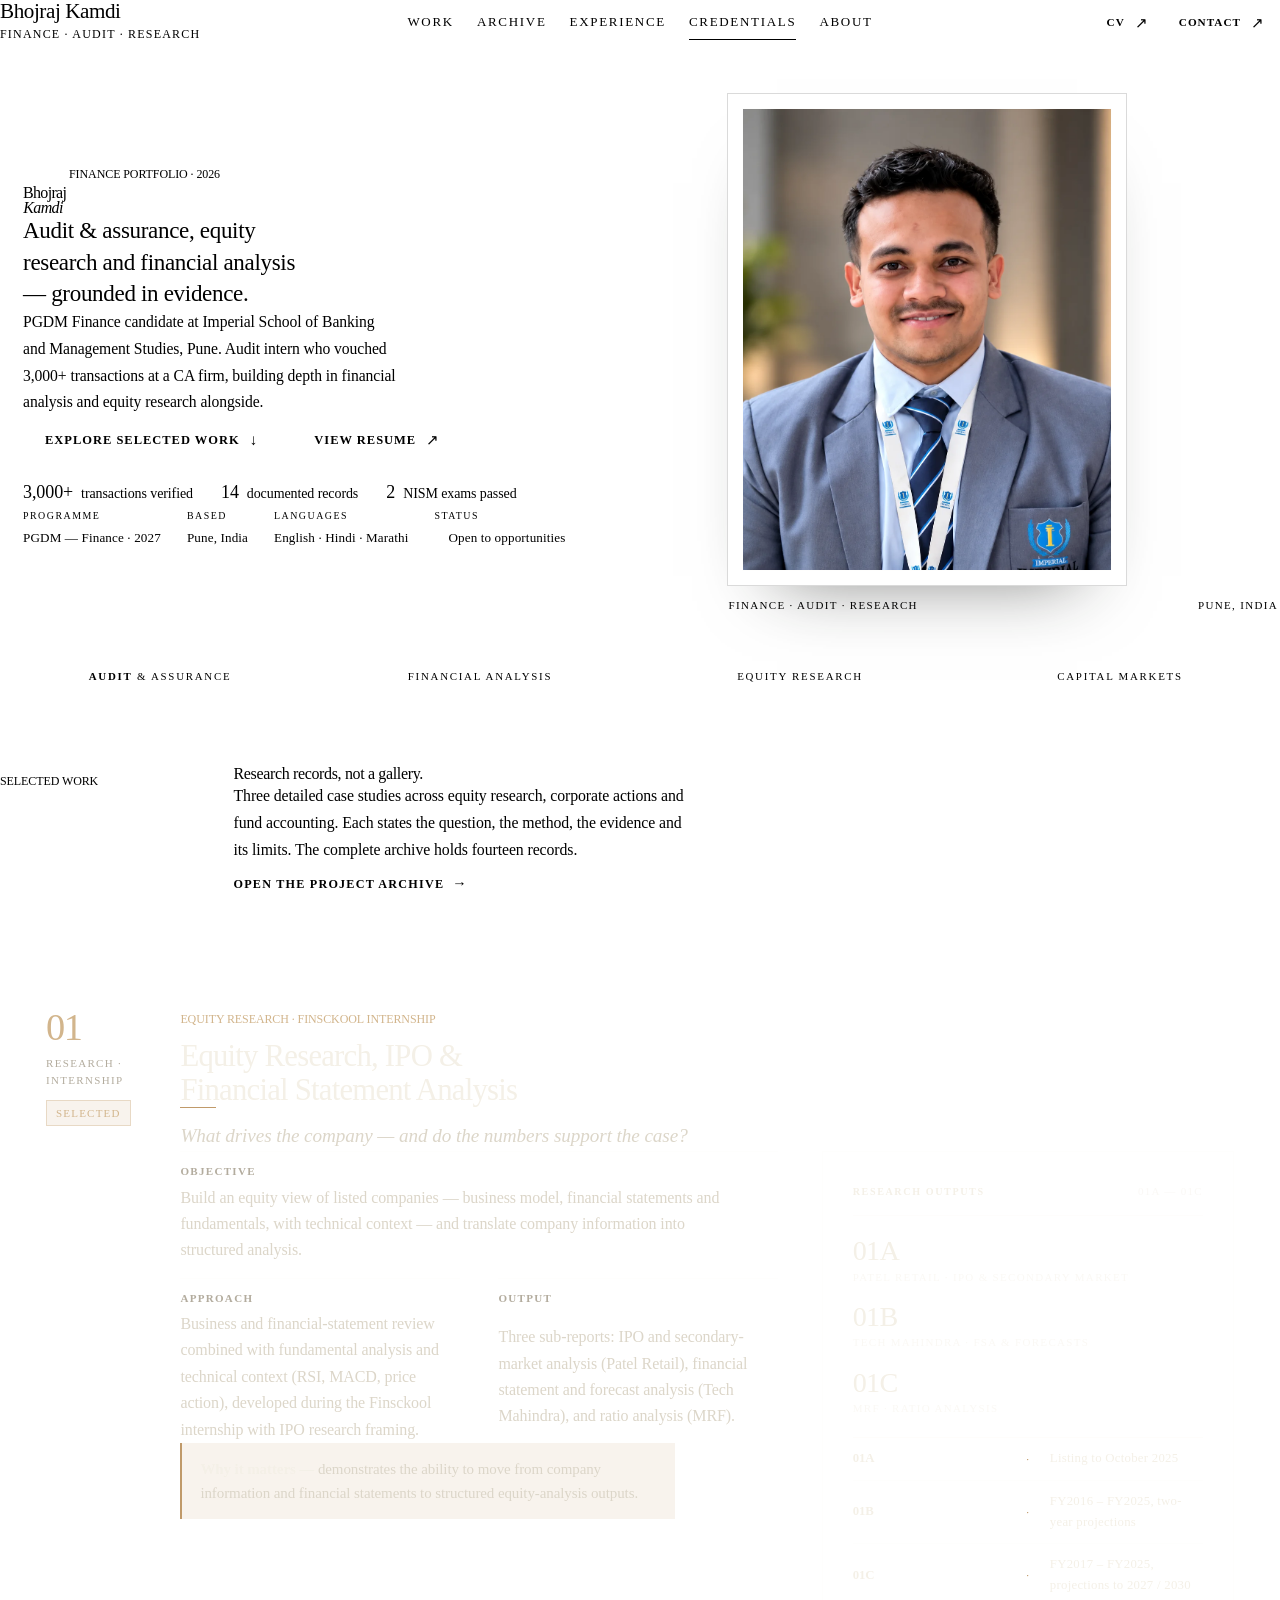
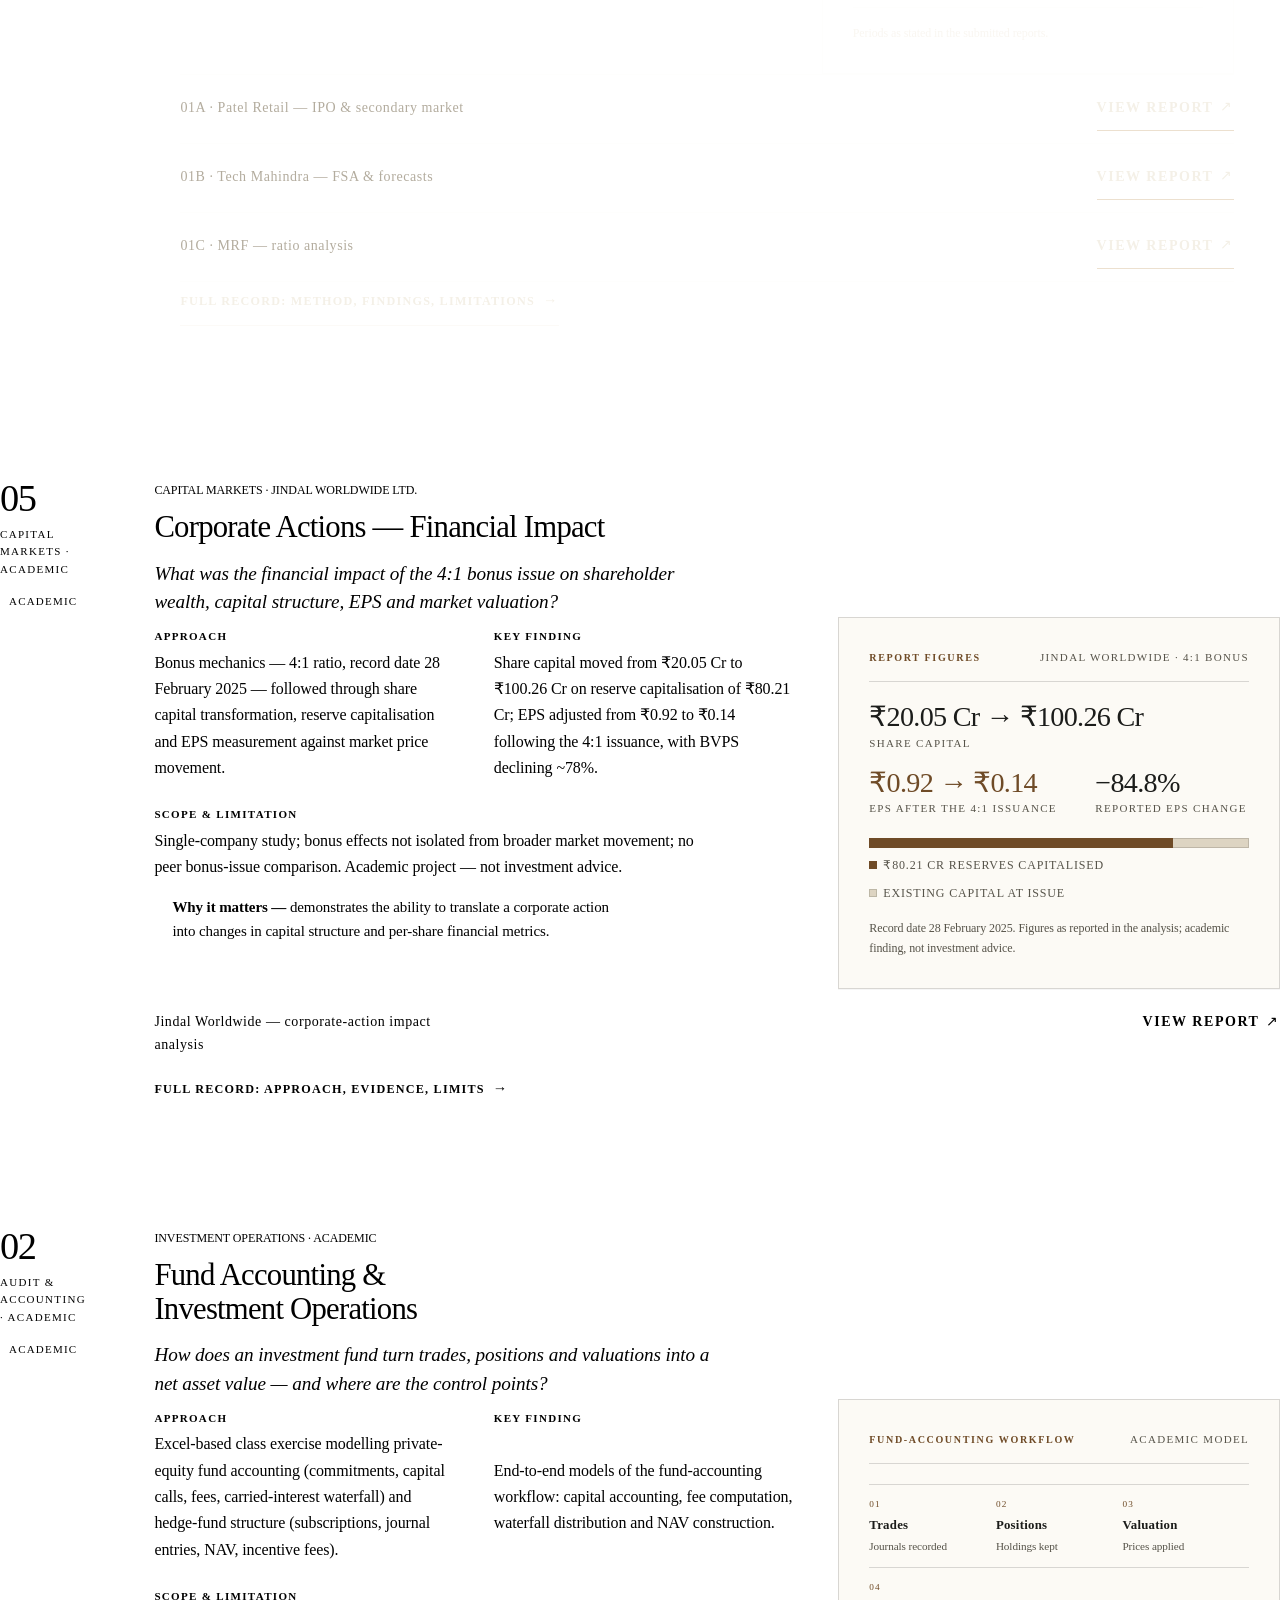
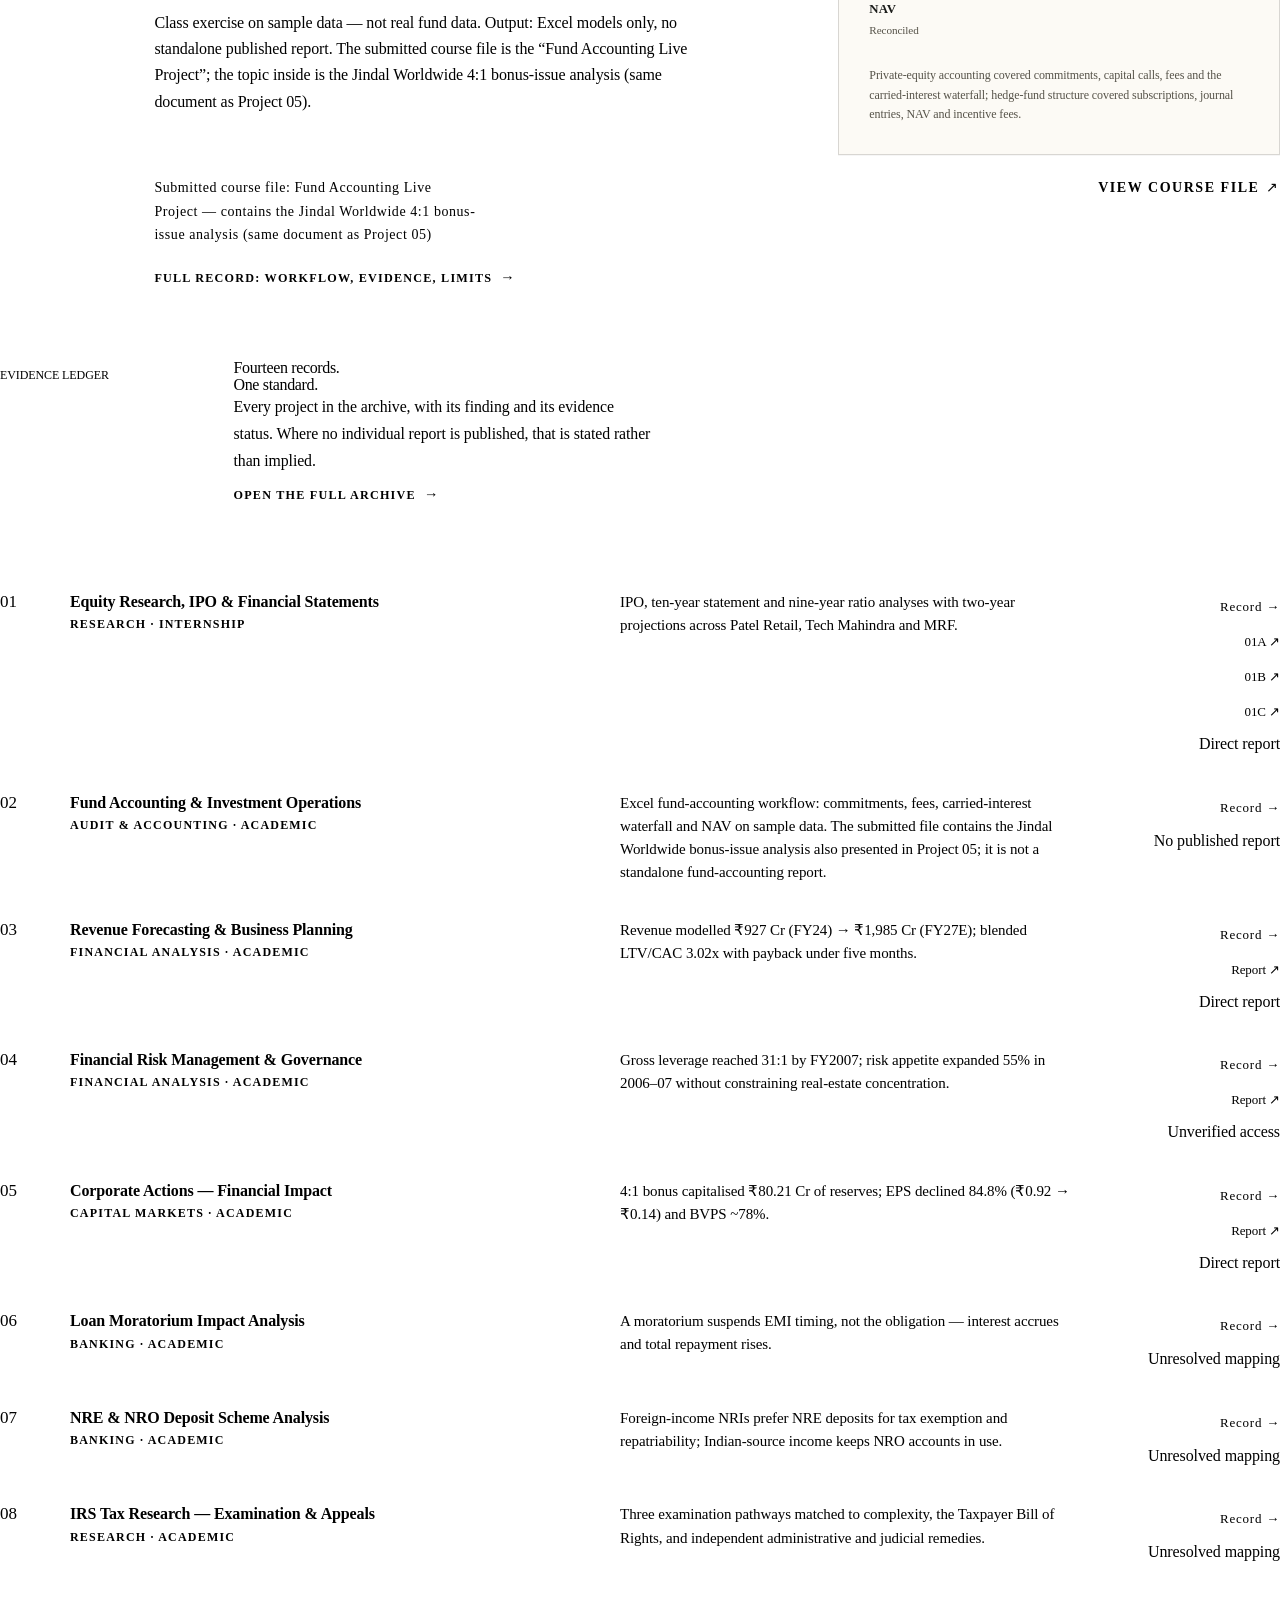
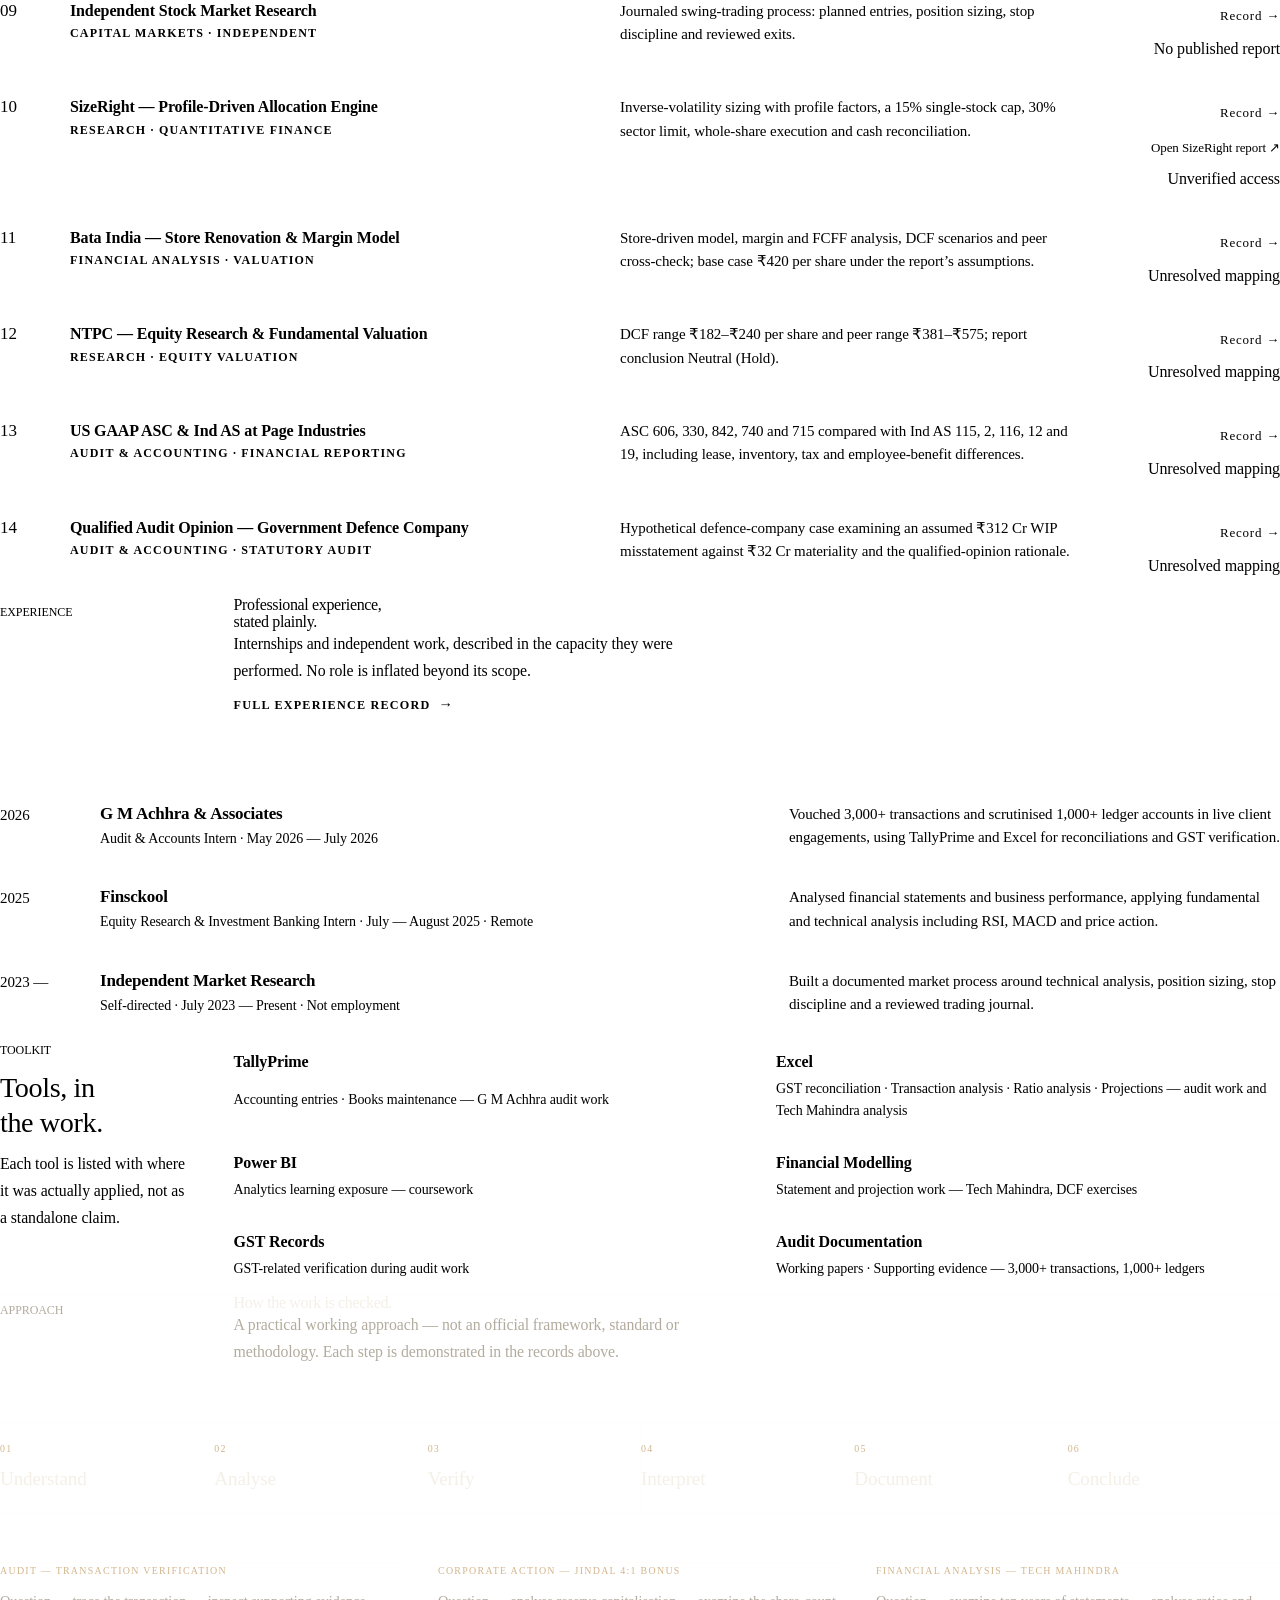
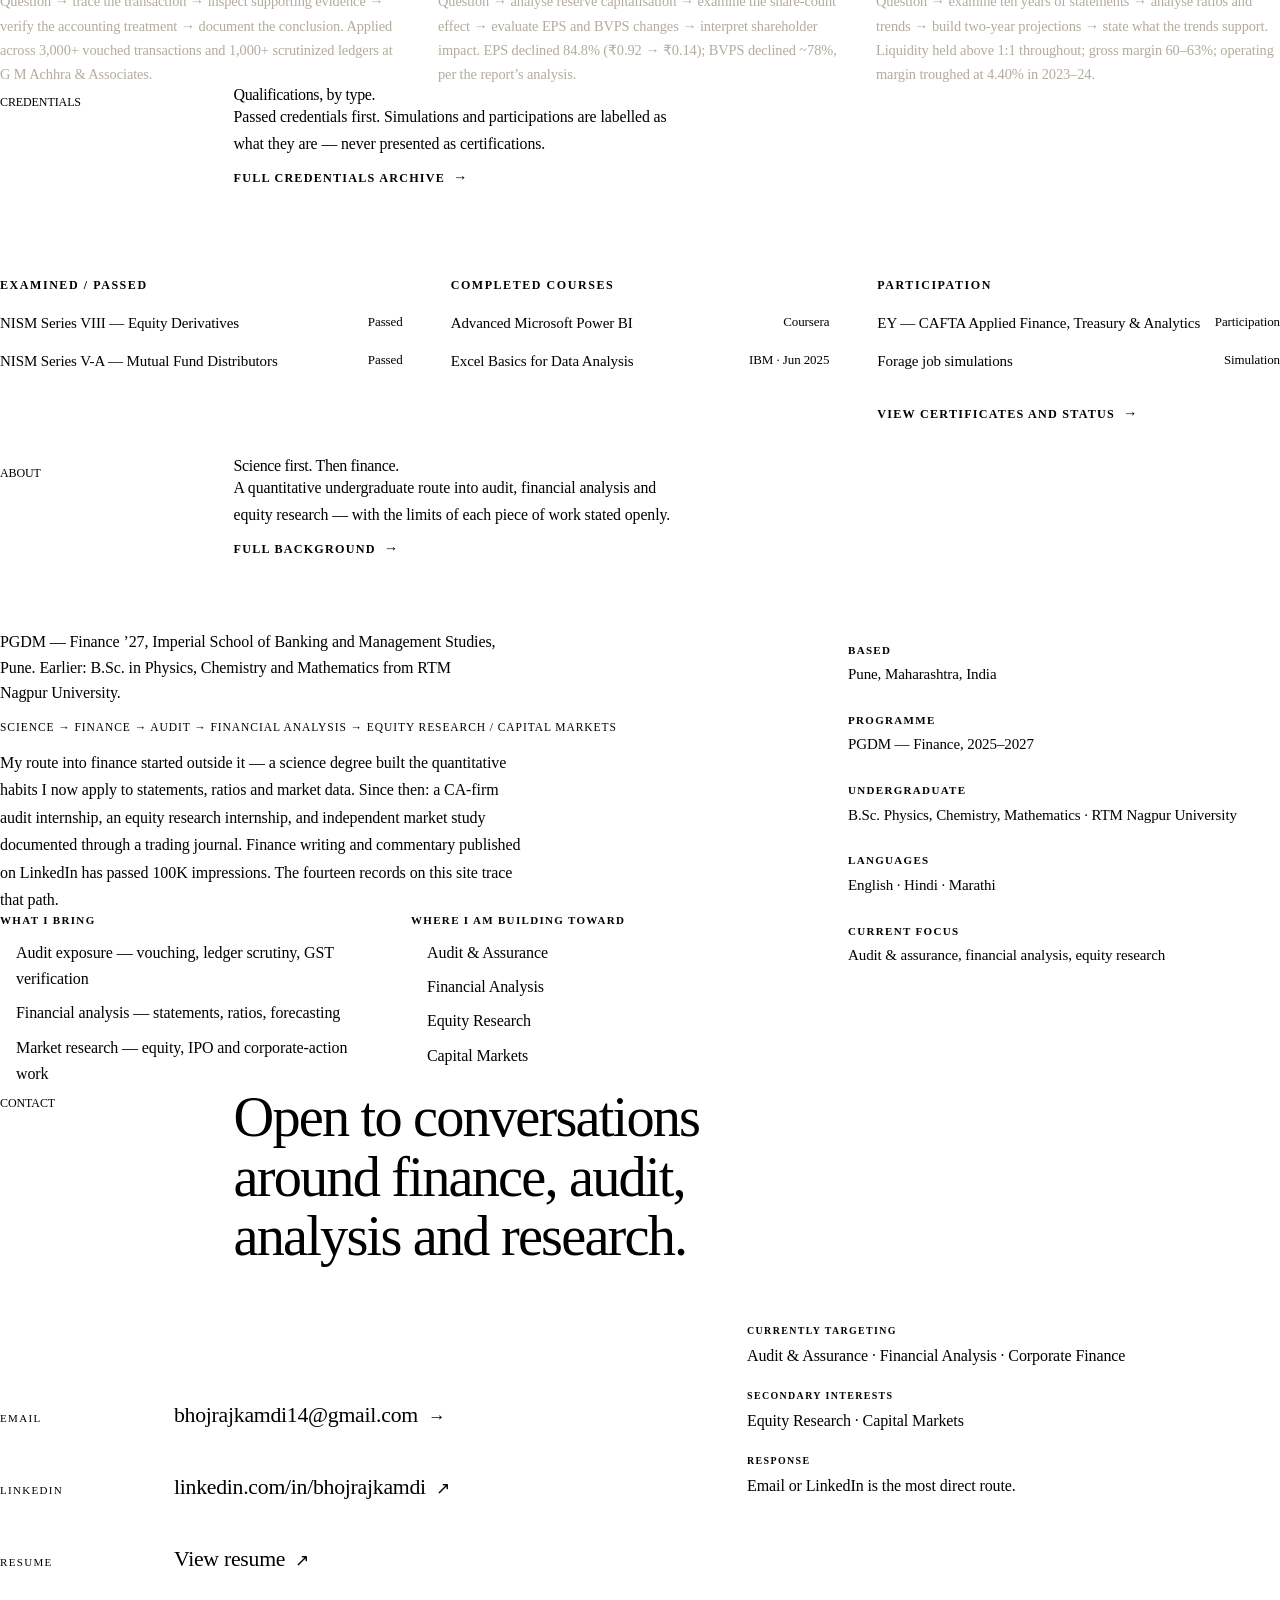
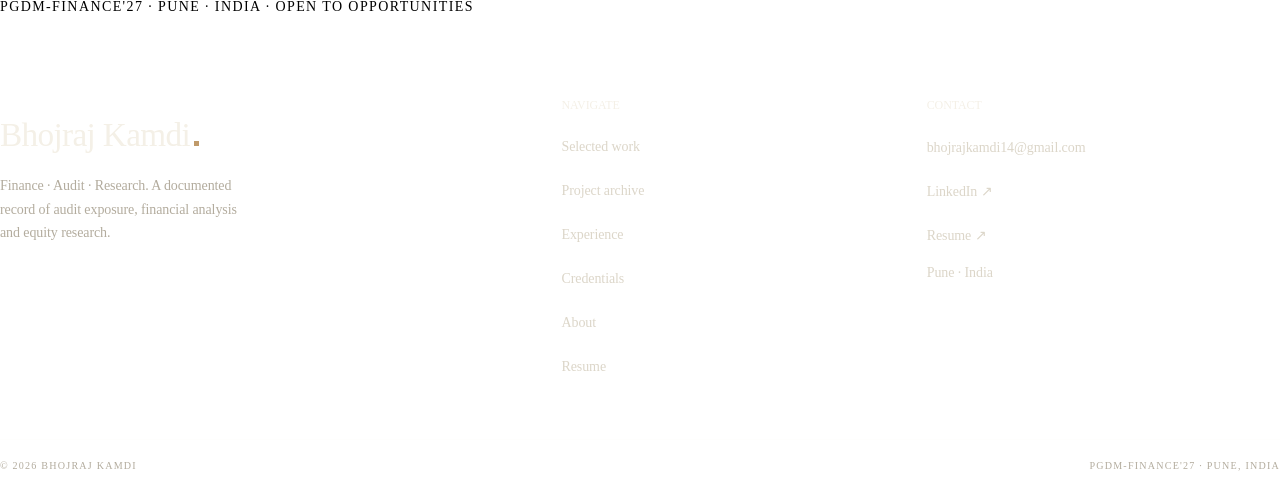
==== commit 4d8963fd: "Remove folder links and show project evidence states on homepage" ====
--- a/index.html
+++ b/index.html
@@ -142,7 +142,7 @@
             <p class="sec-lead">Three detailed case studies across equity research, corporate actions and fund accounting. Each states the question, the method, the evidence and its limits. The complete archive holds fourteen records.</p>
             <div class="sec-aside">
               <a class="link-arrow" href="projects.html">Open the project archive <span class="arrow">→</span></a>
-              <a class="link-arrow" href="https://drive.google.com/drive/u/0/folders/1Y1Z8Ju0RZBIP8k7EP5gQH0271rra957-" target="_blank" rel="noopener noreferrer">Source reports on Drive <span class="arrow">↗</span></a>
+              
             </div>
           </div>
         </div>
@@ -314,12 +314,8 @@
 
             <div class="report-links">
               <div class="report-row">
-                <span class="report-cap">Excel models only. The submitted course file “Fund Accounting Live Project” contains the Jindal Worldwide 4:1 bonus-issue analysis (same document as Project 05).</span>
-                <span class="report-pending">No published report</span>
-              </div>
-              <div class="report-row">
-                <span class="report-cap">Cross-reference</span>
-                <a class="report-link" href="projects.html#p05">Record 05 — Corporate Actions <span class="arrow">→</span></a>
+                <span class="report-cap">Submitted course file: Fund Accounting Live Project — contains the Jindal Worldwide 4:1 bonus-issue analysis (same document as Project 05)</span>
+                <a class="report-link" href="https://docs.google.com/document/d/1-ST0W2-EolFUOAw8sI0Gc8BhKvERcQRi/edit?usp=drive_link&amp;ouid=113586569177191721533&amp;rtpof=true&amp;sd=true" target="_blank" rel="noopener noreferrer">View course file <span class="arrow">↗</span></a>
               </div>
             </div>
 
@@ -351,142 +347,98 @@
               <a class="ev-report" href="https://drive.google.com/file/d/1pGAY4Vr_cwJC33Z5CAIImhbXU2Av9RaV/view?usp=drive_link" target="_blank" rel="noopener noreferrer">01A ↗</a>
               <a class="ev-report" href="https://drive.google.com/file/d/13X6SglaG91yu_porTelERwR6Js7KmhCo/view?usp=drive_link" target="_blank" rel="noopener noreferrer">01B ↗</a>
               <a class="ev-report" href="https://docs.google.com/document/d/1b0azJOrUWnRysQ4T6offfiIfnlYEiOCq/edit?usp=drive_link&amp;ouid=113586569177191721533&amp;rtpof=true&amp;sd=true" target="_blank" rel="noopener noreferrer">01C ↗</a>
-            </div>
+             <span class="project-evidence-badge project-evidence-badge--direct" role="status">Direct report</span></div>
           </article>
 
           <article class="ev-row">
             <span class="ev-no">02</span>
             <h3 class="ev-name">Fund Accounting &amp; Investment Operations<span class="ev-cat">Audit &amp; Accounting · Academic</span></h3>
-            <p class="ev-finding">Excel fund-accounting workflow on sample data. No standalone published report; the submitted course file covers the Jindal Worldwide 4:1 bonus analysis (record 05).</p>
-            <div class="ev-actions">
-              <a class="ev-detail" href="projects.html#p02">Record →</a>
-              <span class="ev-status">No published report</span>
-            </div>
+            <p class="ev-finding">Excel fund-accounting workflow: commitments, fees, carried-interest waterfall and NAV on sample data. The submitted file contains the Jindal Worldwide bonus-issue analysis also presented in Project 05; it is not a standalone fund-accounting report.</p>
+            <div class="ev-actions"><a class="ev-detail" href="projects.html#p02">Record →</a> <span class="project-evidence-badge project-evidence-badge--none" role="status">No published report</span></div>
           </article>
 
           <article class="ev-row">
             <span class="ev-no">03</span>
             <h3 class="ev-name">Revenue Forecasting &amp; Business Planning<span class="ev-cat">Financial Analysis · Academic</span></h3>
             <p class="ev-finding">Revenue modelled ₹927 Cr (FY24) → ₹1,985 Cr (FY27E); blended LTV/CAC 3.02x with payback under five months.</p>
-            <div class="ev-actions">
-              <a class="ev-detail" href="projects.html#p03">Record →</a>
-              <a class="ev-report" href="https://docs.google.com/document/d/15KwRoxBXu1gl8Ad9i0O74e_oHOddEKci/edit?usp=drive_link&amp;ouid=113586569177191721533&amp;rtpof=true&amp;sd=true" target="_blank" rel="noopener noreferrer">Report ↗</a>
-            </div>
+            <div class="ev-actions"><a class="ev-detail" href="projects.html#p03">Record →</a> <a class="ev-report" href="https://docs.google.com/document/d/15KwRoxBXu1gl8Ad9i0O74e_oHOddEKci/edit?usp=drive_link&ouid=113586569177191721533&rtpof=true&sd=true" target="_blank" rel="noopener noreferrer">Report ↗</a> <span class="project-evidence-badge project-evidence-badge--direct" role="status">Direct report</span></div>
           </article>
 
           <article class="ev-row">
             <span class="ev-no">04</span>
             <h3 class="ev-name">Financial Risk Management &amp; Governance<span class="ev-cat">Financial Analysis · Academic</span></h3>
             <p class="ev-finding">Gross leverage reached 31:1 by FY2007; risk appetite expanded 55% in 2006–07 without constraining real-estate concentration.</p>
-            <div class="ev-actions">
-              <a class="ev-detail" href="projects.html#p04">Record →</a>
-              <a class="ev-report" href="https://drive.google.com/file/d/1yhWyuGiuQRcqxmyDaGqeDLzm3GDpXk3U/view?usp=drive_link" target="_blank" rel="noopener noreferrer">Report ↗</a>
-            </div>
+            <div class="ev-actions"><a class="ev-detail" href="projects.html#p04">Record →</a> <a class="ev-report" href="https://drive.google.com/file/d/1yhWyuGiuQRcqxmyDaGqeDLzm3GDpXk3U/view?usp=drive_link" target="_blank" rel="noopener noreferrer">Report ↗</a> <span class="project-evidence-badge project-evidence-badge--unverified" role="status">Unverified access</span></div>
           </article>
 
           <article class="ev-row">
             <span class="ev-no">05</span>
             <h3 class="ev-name">Corporate Actions — Financial Impact<span class="ev-cat">Capital Markets · Academic</span></h3>
             <p class="ev-finding">4:1 bonus capitalised ₹80.21 Cr of reserves; EPS declined 84.8% (₹0.92 → ₹0.14) and BVPS ~78%.</p>
-            <div class="ev-actions">
-              <a class="ev-detail" href="projects.html#p05">Record →</a>
-              <a class="ev-report" href="https://docs.google.com/document/d/1-ST0W2-EolFUOAw8sI0Gc8BhKvERcQRi/edit?usp=drive_link&amp;ouid=113586569177191721533&amp;rtpof=true&amp;sd=true" target="_blank" rel="noopener noreferrer">Report ↗</a>
-            </div>
+            <div class="ev-actions"><a class="ev-detail" href="projects.html#p05">Record →</a> <a class="ev-report" href="https://docs.google.com/document/d/1-ST0W2-EolFUOAw8sI0Gc8BhKvERcQRi/edit?usp=drive_link&ouid=113586569177191721533&rtpof=true&sd=true" target="_blank" rel="noopener noreferrer">Report ↗</a> <span class="project-evidence-badge project-evidence-badge--direct" role="status">Direct report</span></div>
           </article>
 
           <article class="ev-row">
             <span class="ev-no">06</span>
             <h3 class="ev-name">Loan Moratorium Impact Analysis<span class="ev-cat">Banking · Academic</span></h3>
             <p class="ev-finding">A moratorium suspends EMI timing, not the obligation — interest accrues and total repayment rises.</p>
-            <div class="ev-actions">
-              <a class="ev-detail" href="projects.html#p06">Record →</a>
-              <a class="ev-report" href="https://drive.google.com/file/d/1MO-MuSvUr_hlUCkLot7nx0WQ8BYkMjTd/view?usp=drive_link" target="_blank" rel="noopener noreferrer">Report ↗</a>
-            </div>
+            <div class="ev-actions"><a class="ev-detail" href="projects.html#p06">Record →</a> <span class="project-evidence-badge project-evidence-badge--unresolved" role="status">Unresolved mapping</span></div>
           </article>
 
           <article class="ev-row">
             <span class="ev-no">07</span>
             <h3 class="ev-name">NRE &amp; NRO Deposit Scheme Analysis<span class="ev-cat">Banking · Academic</span></h3>
             <p class="ev-finding">Foreign-income NRIs prefer NRE deposits for tax exemption and repatriability; Indian-source income keeps NRO accounts in use.</p>
-            <div class="ev-actions">
-              <a class="ev-detail" href="projects.html#p07">Record →</a>
-              <a class="ev-report" href="https://drive.google.com/file/d/1lDHJDYOQM1cuGc7sDE9fE-yhjT6owPne/view?usp=drive_link" target="_blank" rel="noopener noreferrer">Report ↗</a>
-            </div>
+            <div class="ev-actions"><a class="ev-detail" href="projects.html#p07">Record →</a> <span class="project-evidence-badge project-evidence-badge--unresolved" role="status">Unresolved mapping</span></div>
           </article>
 
           <article class="ev-row">
             <span class="ev-no">08</span>
             <h3 class="ev-name">IRS Tax Research — Examination &amp; Appeals<span class="ev-cat">Research · Academic</span></h3>
             <p class="ev-finding">Three examination pathways matched to complexity, the Taxpayer Bill of Rights, and independent administrative and judicial remedies.</p>
-            <div class="ev-actions">
-              <a class="ev-detail" href="projects.html#p08">Record →</a>
-              <a class="ev-report" href="https://drive.google.com/file/d/1vf_yJVM22RVhXzhebZaosspNmHFi_OS4/view?usp=sharing" target="_blank" rel="noopener noreferrer">Report ↗</a>
-            </div>
+            <div class="ev-actions"><a class="ev-detail" href="projects.html#p08">Record →</a> <span class="project-evidence-badge project-evidence-badge--unresolved" role="status">Unresolved mapping</span></div>
           </article>
 
           <article class="ev-row">
             <span class="ev-no">09</span>
             <h3 class="ev-name">Independent Stock Market Research<span class="ev-cat">Capital Markets · Independent</span></h3>
             <p class="ev-finding">Journaled swing-trading process: planned entries, position sizing, stop discipline and reviewed exits.</p>
-            <div class="ev-actions">
-              <a class="ev-detail" href="projects.html#p09">Record →</a>
-              <span class="ev-status">No published report</span>
-            </div>
+            <div class="ev-actions"><a class="ev-detail" href="projects.html#p09">Record →</a> <span class="project-evidence-badge project-evidence-badge--none" role="status">No published report</span></div>
           </article>
 
           <article class="ev-row">
             <span class="ev-no">10</span>
             <h3 class="ev-name">SizeRight — Profile-Driven Allocation Engine<span class="ev-cat">Research · Quantitative Finance</span></h3>
             <p class="ev-finding">Inverse-volatility sizing with profile factors, a 15% single-stock cap, 30% sector limit, whole-share execution and cash reconciliation.</p>
-            <div class="ev-actions">
-              <a class="ev-detail" href="projects.html#p10">Record →</a>
-              <a class="ev-report" href="https://docs.google.com/document/d/18jf2dV0_WyICSwVGcLA0dVei4VEEnBnk/edit?usp=drive_link" target="_blank" rel="noopener noreferrer">View report ↗</a>
-              <a class="ev-report" href="https://drive.google.com/drive/u/0/folders/1Y1Z8Ju0RZBIP8k7EP5gQH0271rra957-" target="_blank" rel="noopener noreferrer">Project folder ↗</a>
-            </div>
+            <div class="ev-actions"><a class="ev-detail" href="projects.html#p10">Record →</a> <a class="ev-report" href="https://docs.google.com/document/d/18jf2dV0_WyICSwVGcLA0dVei4VEEnBnk/edit?usp=drive_link" target="_blank" rel="noopener noreferrer">Open SizeRight report ↗</a> <span class="project-evidence-badge project-evidence-badge--unverified" role="status">Unverified access</span></div>
           </article>
 
           <article class="ev-row">
             <span class="ev-no">11</span>
             <h3 class="ev-name">Bata India — Store Renovation &amp; Margin Model<span class="ev-cat">Financial Analysis · Valuation</span></h3>
             <p class="ev-finding">Store-driven model, margin and FCFF analysis, DCF scenarios and peer cross-check; base case ₹420 per share under the report’s assumptions.</p>
-            <div class="ev-actions">
-              <a class="ev-detail" href="projects.html#p11">Record →</a>
-              <a class="ev-report" href="https://docs.google.com/document/d/1Cy3-Fhz0zzeDlXy7143tufdGQLakAhRA/edit?usp=drive_link" target="_blank" rel="noopener noreferrer">View report ↗</a>
-              <a class="ev-report" href="https://drive.google.com/drive/u/0/folders/1Y1Z8Ju0RZBIP8k7EP5gQH0271rra957-" target="_blank" rel="noopener noreferrer">Project folder ↗</a>
-            </div>
+            <div class="ev-actions"><a class="ev-detail" href="projects.html#p11">Record →</a> <span class="project-evidence-badge project-evidence-badge--unresolved" role="status">Unresolved mapping</span></div>
           </article>
 
           <article class="ev-row">
             <span class="ev-no">12</span>
             <h3 class="ev-name">NTPC — Equity Research &amp; Fundamental Valuation<span class="ev-cat">Research · Equity Valuation</span></h3>
             <p class="ev-finding">DCF range ₹182–₹240 per share and peer range ₹381–₹575; report conclusion Neutral (Hold).</p>
-            <div class="ev-actions">
-              <a class="ev-detail" href="projects.html#p12">Record →</a>
-              <a class="ev-report" href="https://docs.google.com/document/d/1UMdpb7_7EZrPmKCcKV2yx-humW3T3s7X/edit?usp=drive_link" target="_blank" rel="noopener noreferrer">View report ↗</a>
-              <a class="ev-report" href="https://drive.google.com/drive/u/0/folders/1Y1Z8Ju0RZBIP8k7EP5gQH0271rra957-" target="_blank" rel="noopener noreferrer">Project folder ↗</a>
-            </div>
+            <div class="ev-actions"><a class="ev-detail" href="projects.html#p12">Record →</a> <span class="project-evidence-badge project-evidence-badge--unresolved" role="status">Unresolved mapping</span></div>
           </article>
 
           <article class="ev-row">
             <span class="ev-no">13</span>
             <h3 class="ev-name">US GAAP ASC &amp; Ind AS at Page Industries<span class="ev-cat">Audit &amp; Accounting · Financial Reporting</span></h3>
             <p class="ev-finding">ASC 606, 330, 842, 740 and 715 compared with Ind AS 115, 2, 116, 12 and 19, including lease, inventory, tax and employee-benefit differences.</p>
-            <div class="ev-actions">
-              <a class="ev-detail" href="projects.html#p13">Record →</a>
-              <a class="ev-report" href="https://docs.google.com/document/d/15_LNEUVA29AoEoxq4TP8MniRWhcfPKY-/edit?usp=drive_link" target="_blank" rel="noopener noreferrer">View report ↗</a>
-              <a class="ev-report" href="https://drive.google.com/drive/u/0/folders/1Y1Z8Ju0RZBIP8k7EP5gQH0271rra957-" target="_blank" rel="noopener noreferrer">Project folder ↗</a>
-            </div>
+            <div class="ev-actions"><a class="ev-detail" href="projects.html#p13">Record →</a> <span class="project-evidence-badge project-evidence-badge--unresolved" role="status">Unresolved mapping</span></div>
           </article>
 
           <article class="ev-row">
             <span class="ev-no">14</span>
             <h3 class="ev-name">Qualified Audit Opinion — Government Defence Company<span class="ev-cat">Audit &amp; Accounting · Statutory Audit</span></h3>
             <p class="ev-finding">Hypothetical defence-company case examining an assumed ₹312 Cr WIP misstatement against ₹32 Cr materiality and the qualified-opinion rationale.</p>
-            <div class="ev-actions">
-              <a class="ev-detail" href="projects.html#p14">Record →</a>
-              <a class="ev-report" href="https://docs.google.com/document/d/1vTkkLlFDqeDfH6Cy1lQAf2Il08225ZnY/edit?usp=drive_link" target="_blank" rel="noopener noreferrer">View report ↗</a>
-              <a class="ev-report" href="https://drive.google.com/drive/u/0/folders/1Y1Z8Ju0RZBIP8k7EP5gQH0271rra957-" target="_blank" rel="noopener noreferrer">Project folder ↗</a>
-            </div>
+            <div class="ev-actions"><a class="ev-detail" href="projects.html#p14">Record →</a> <span class="project-evidence-badge project-evidence-badge--unresolved" role="status">Unresolved mapping</span></div>
           </article>
         </div>
       </div>
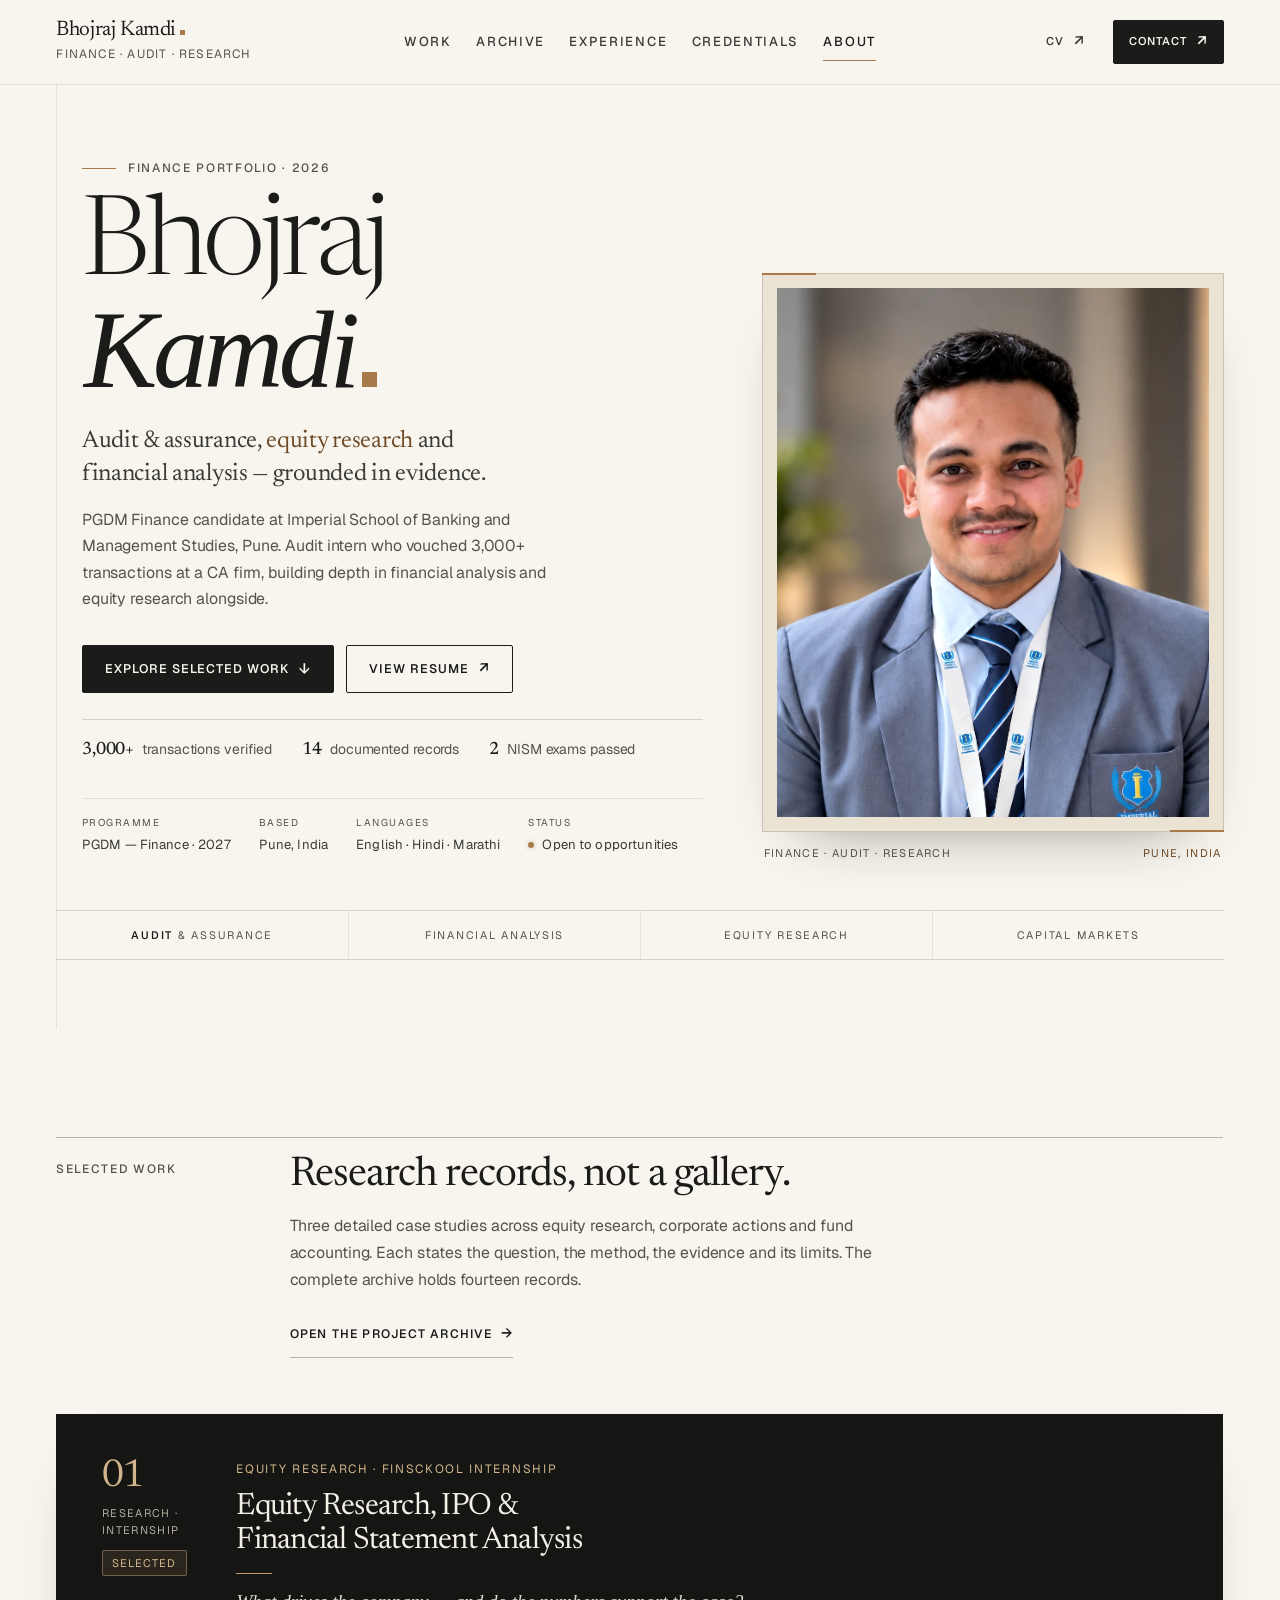
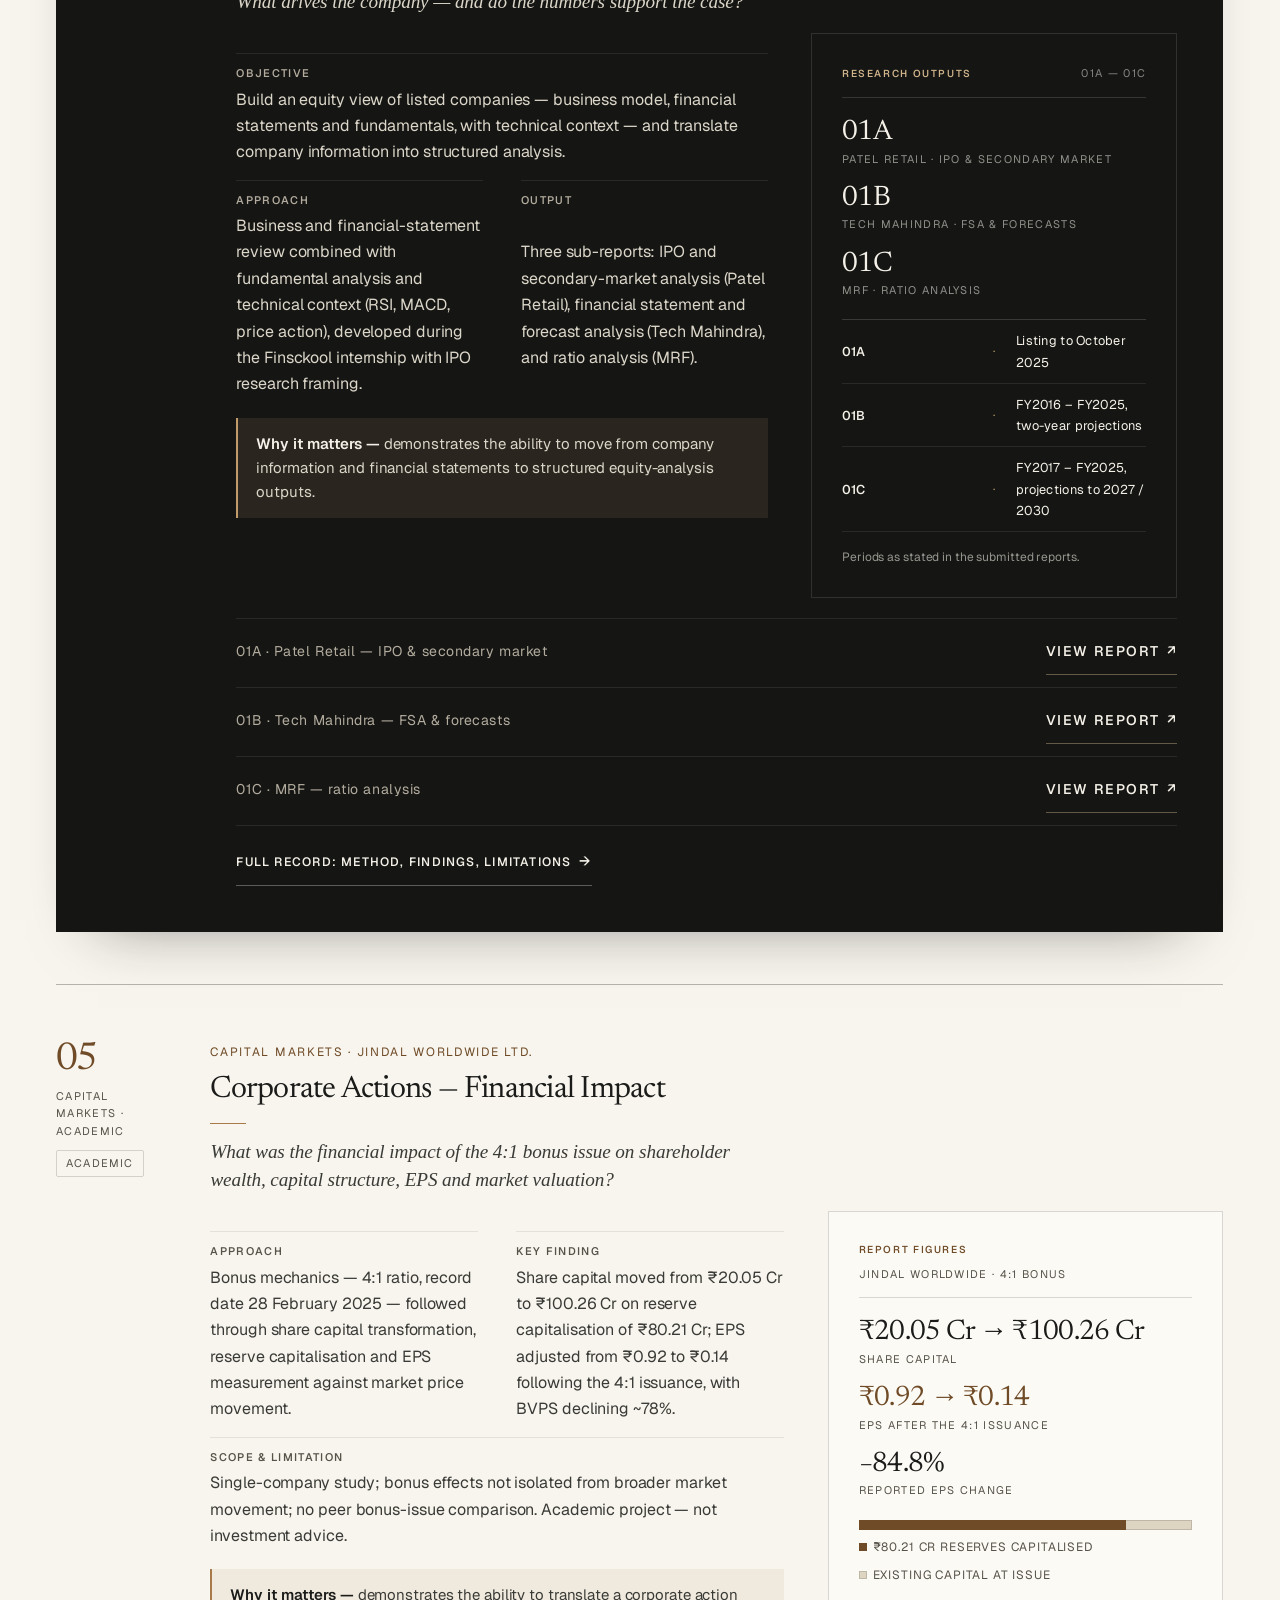
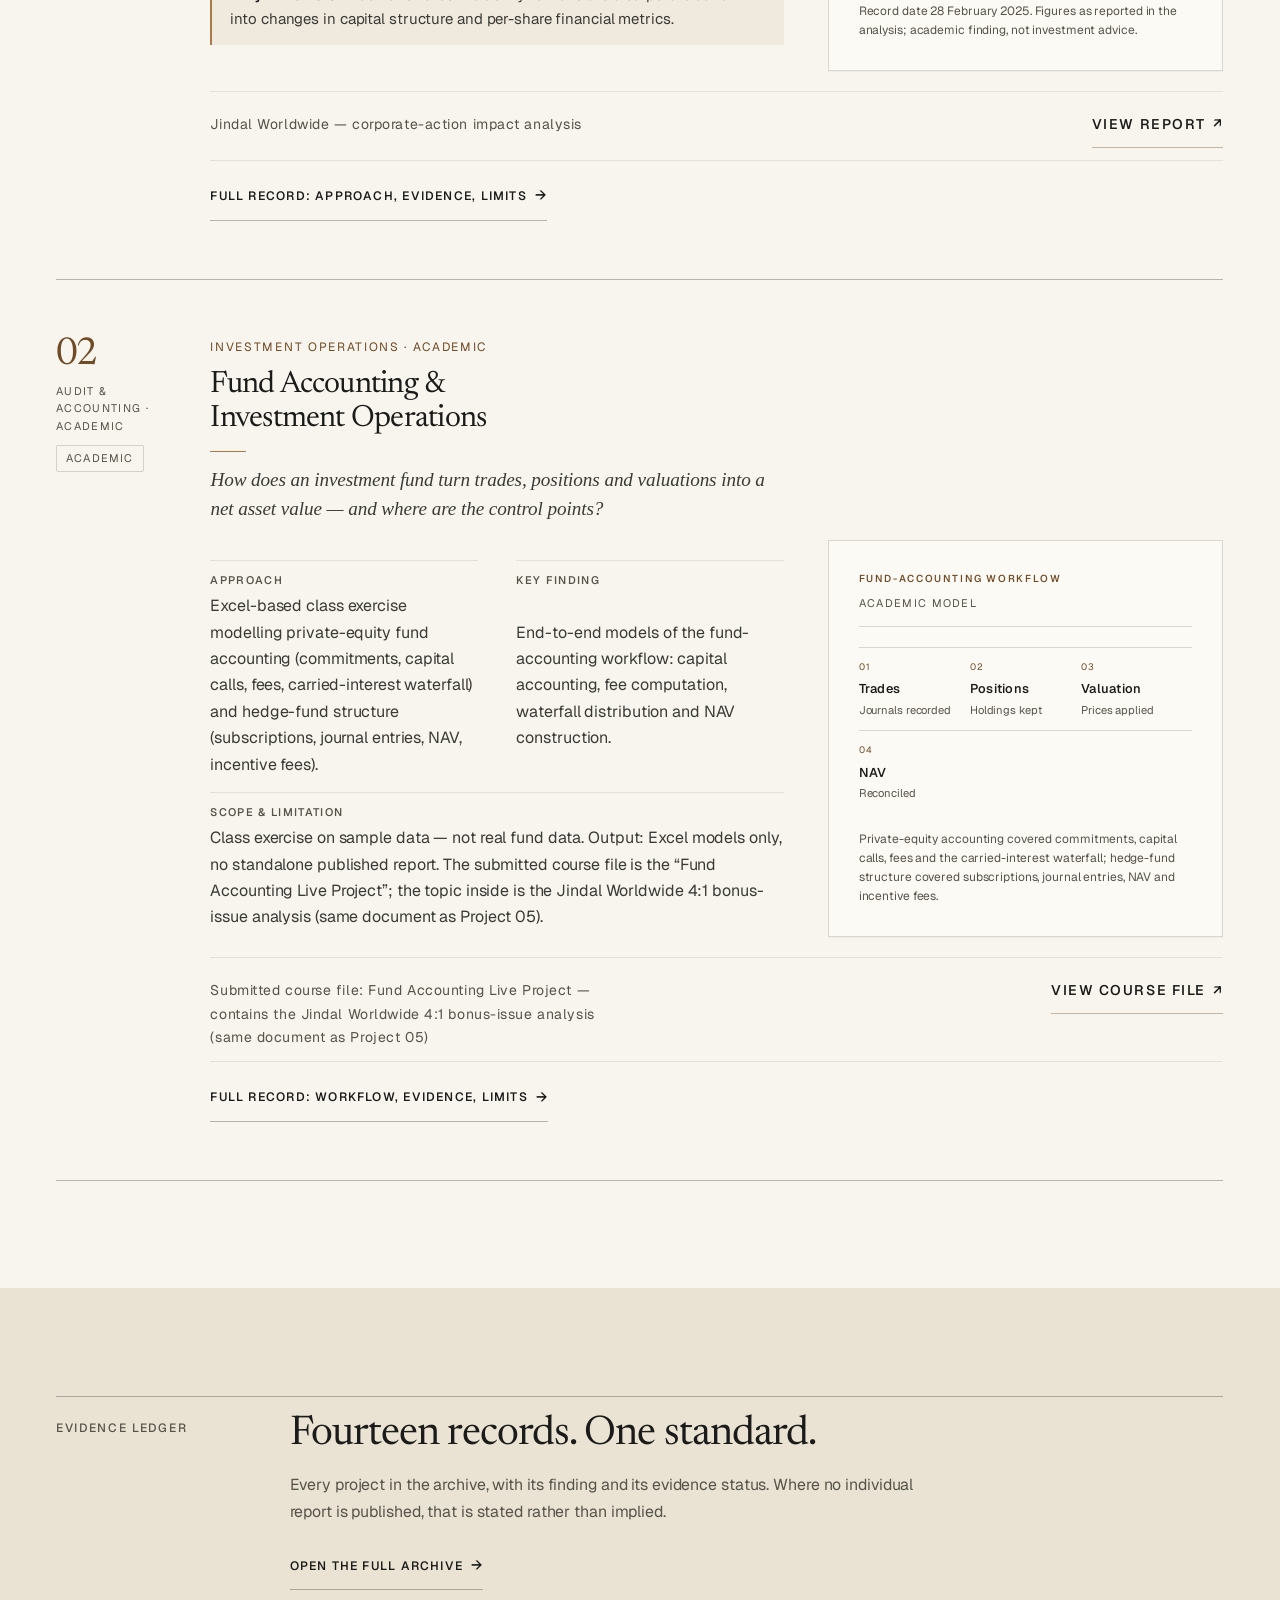
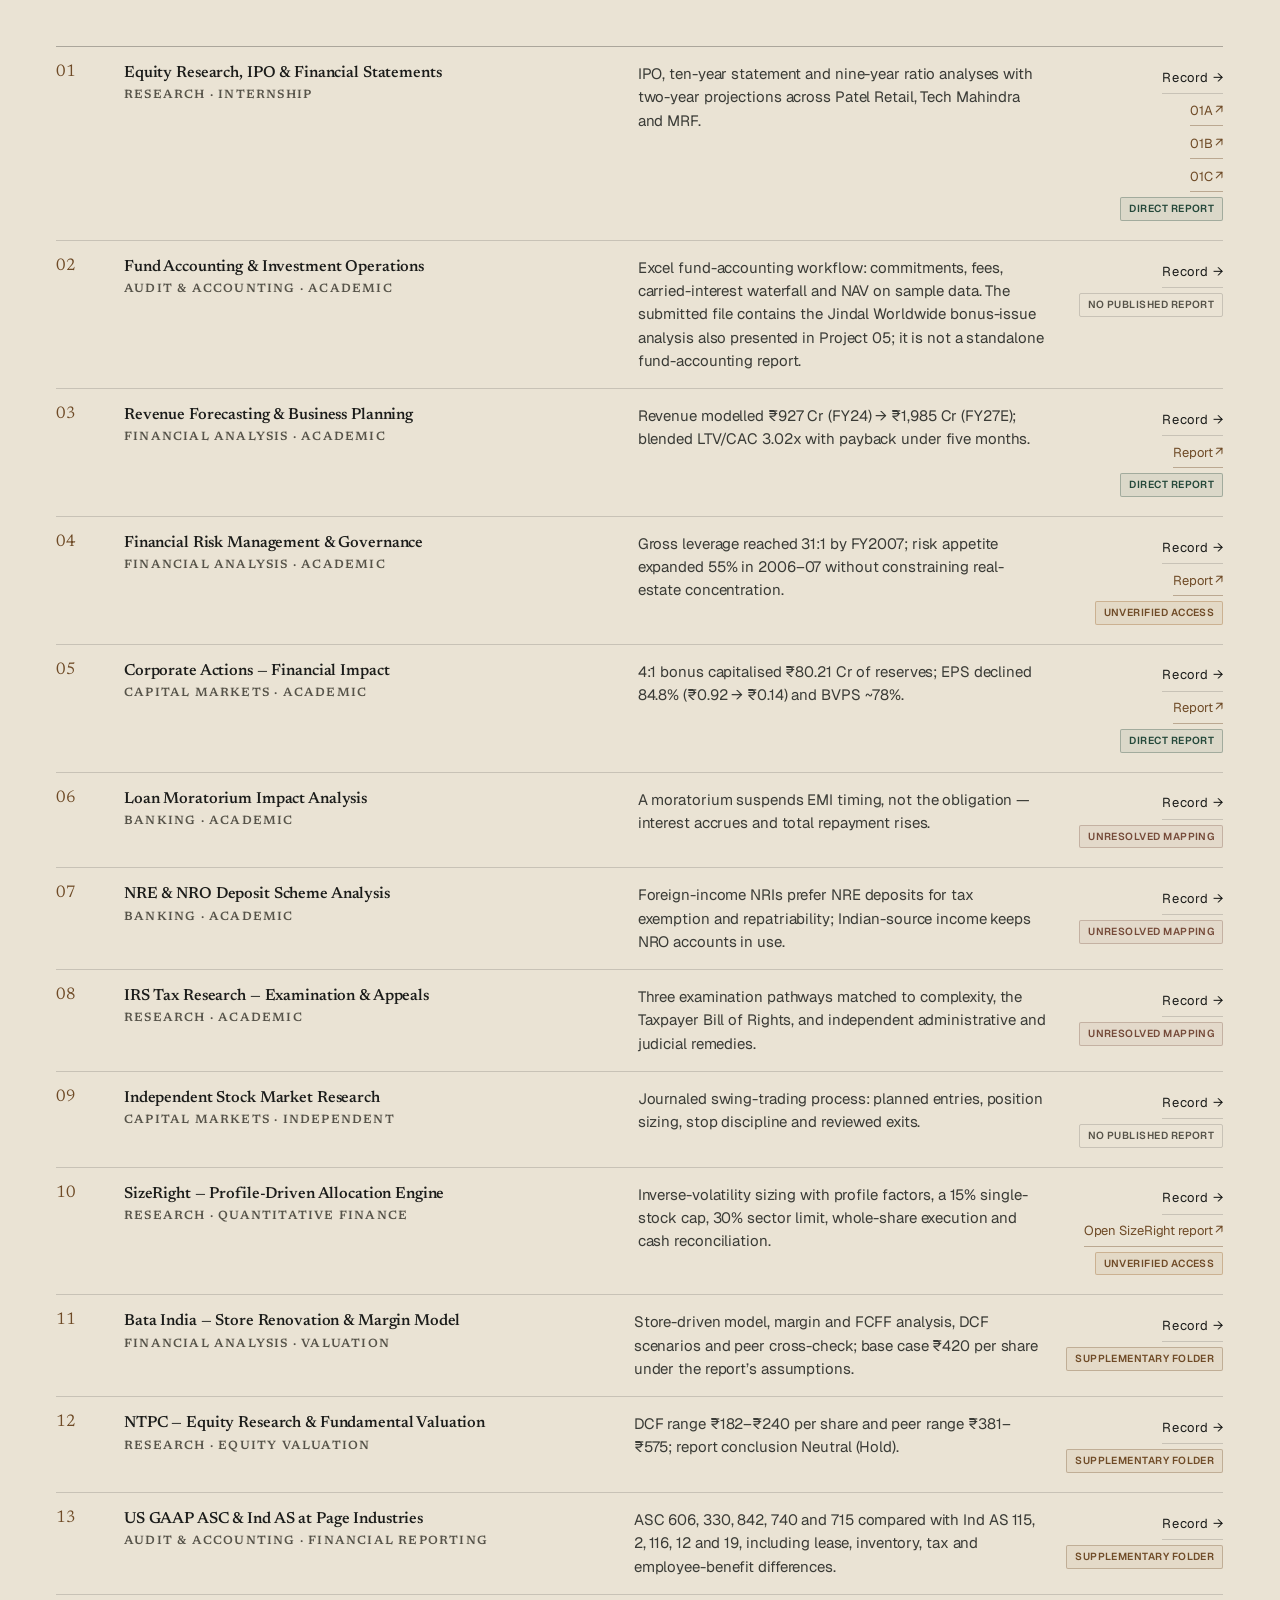
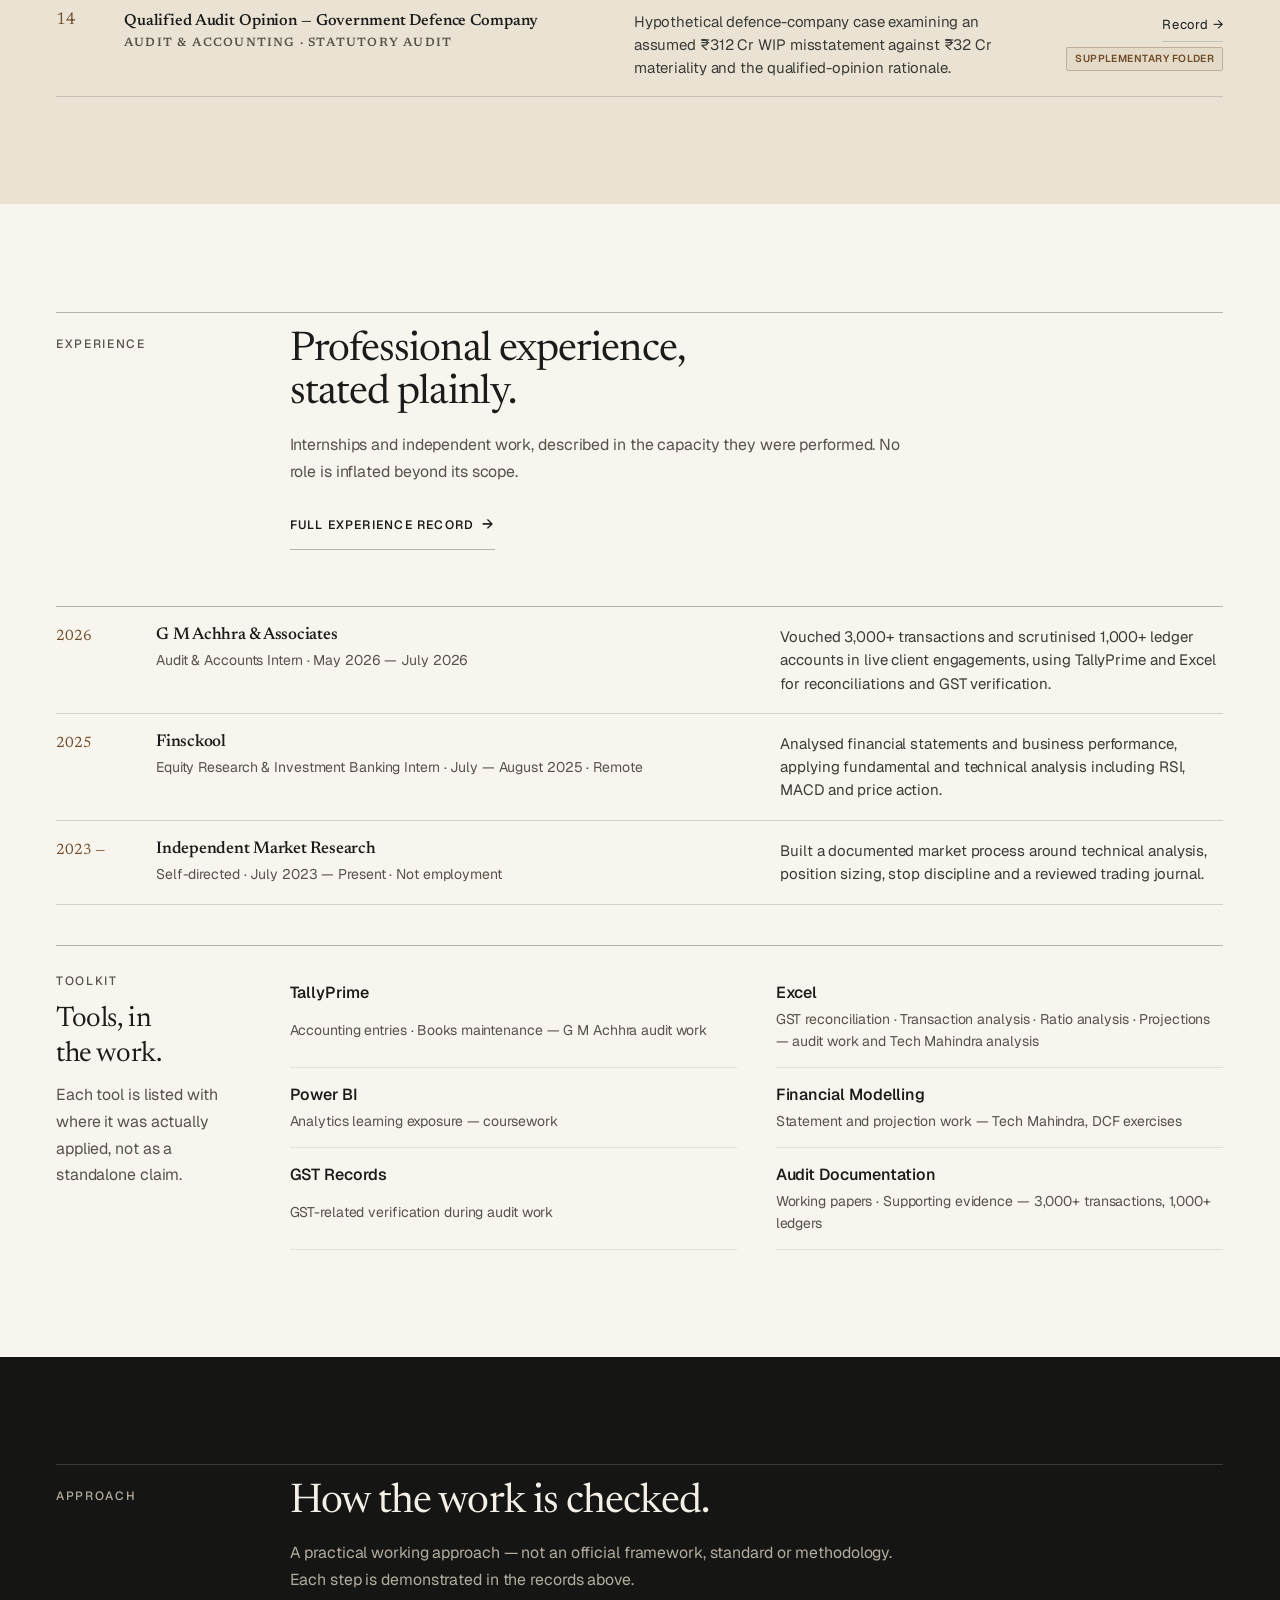
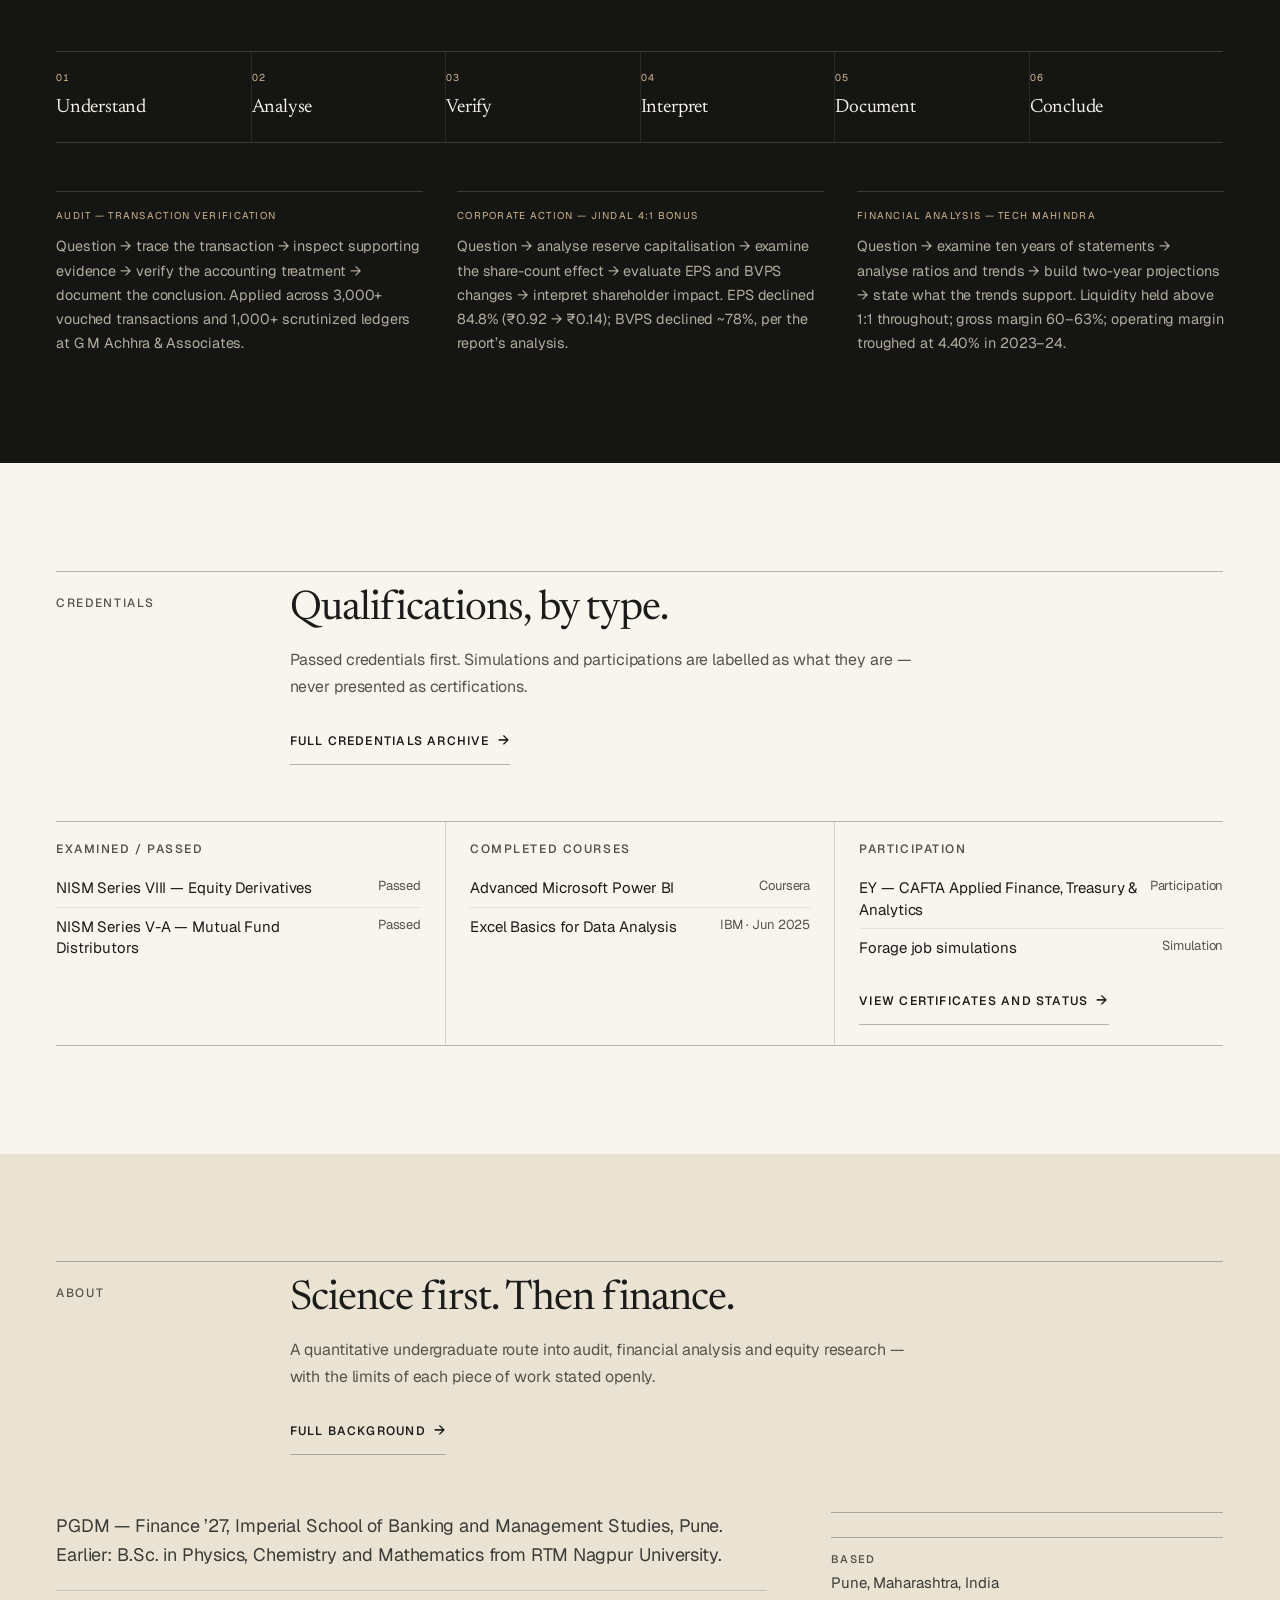
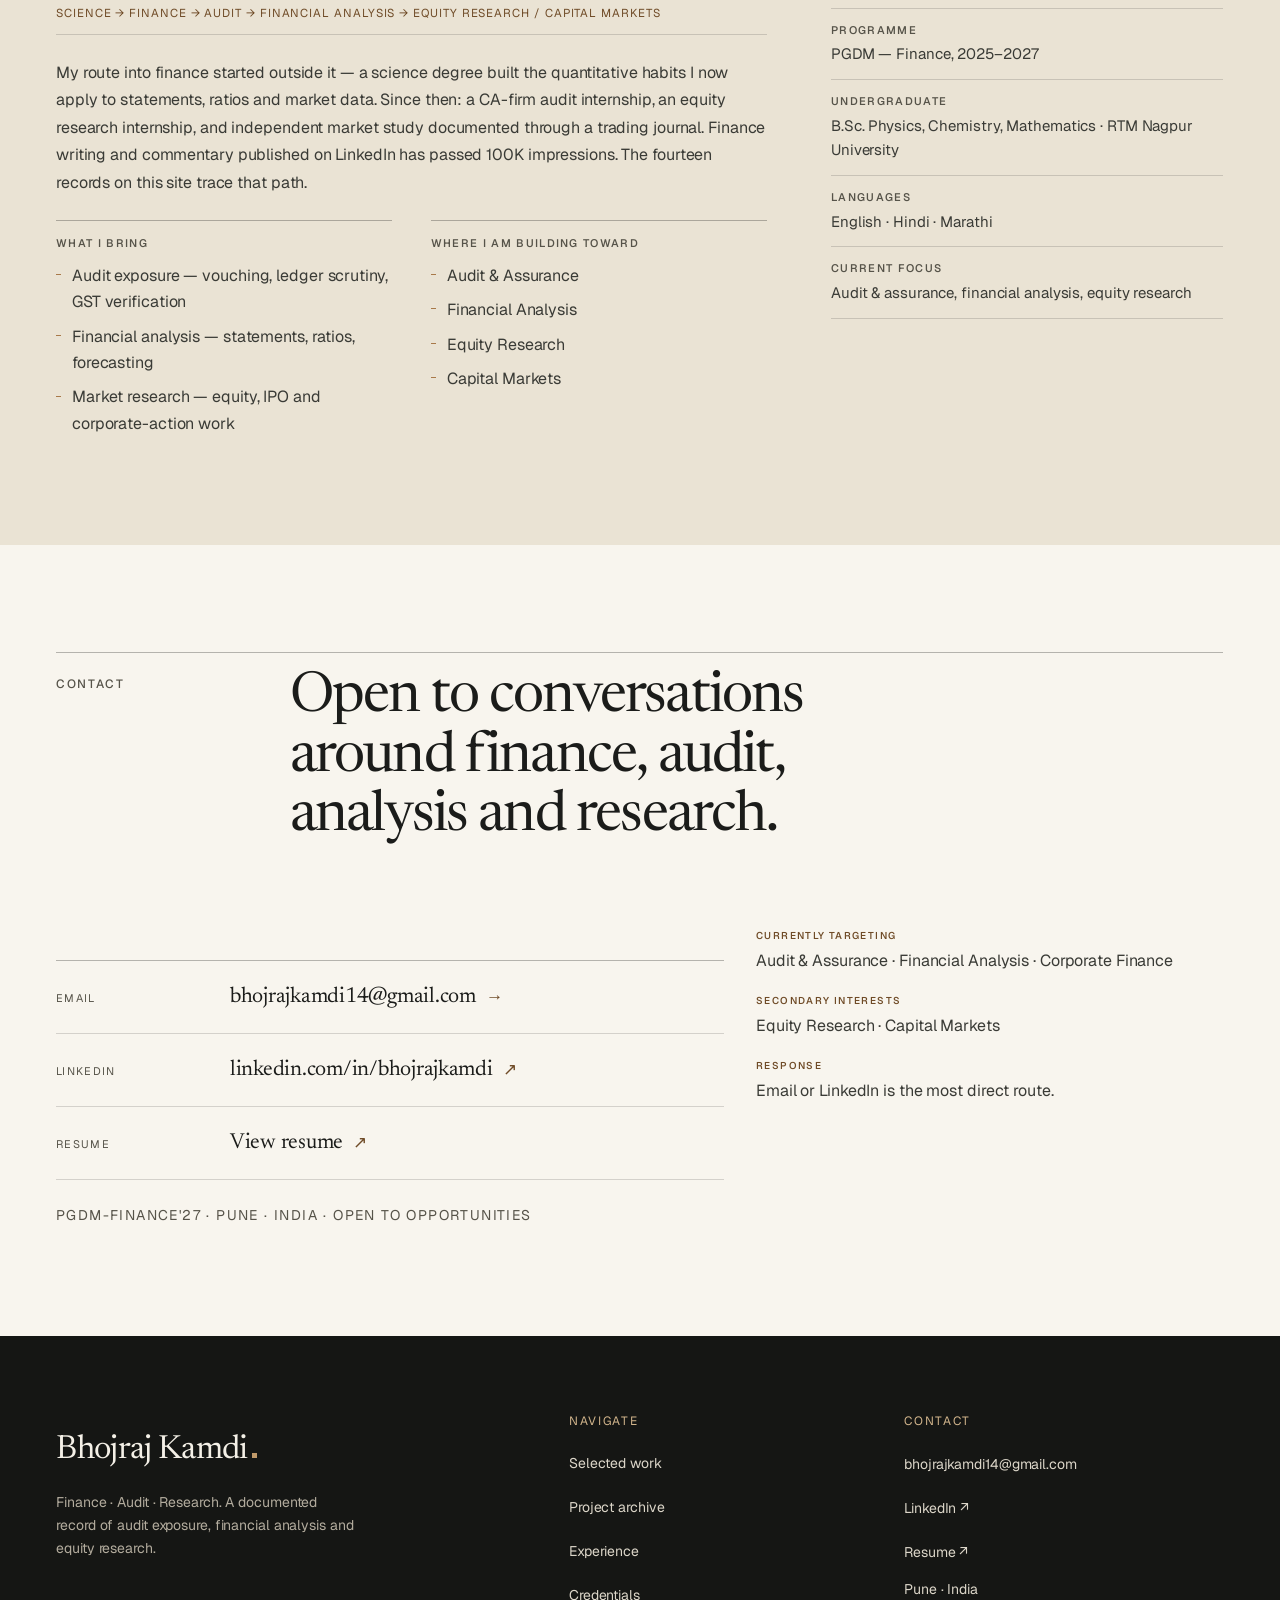
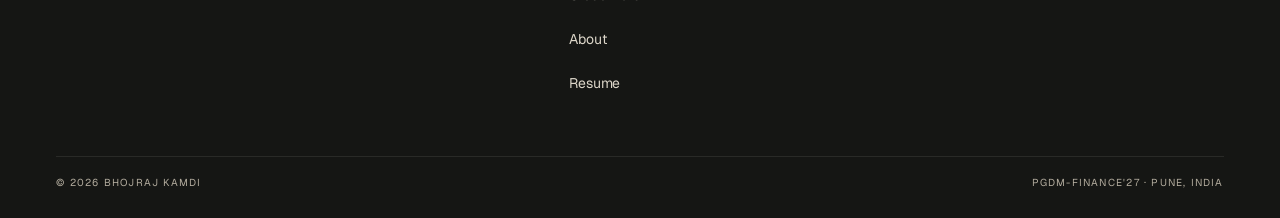
==== commit a7f01b55: "Use project-only supplementary-folder statuses without folder links" ====
--- a/index.html
+++ b/index.html
@@ -417,28 +417,28 @@
             <span class="ev-no">11</span>
             <h3 class="ev-name">Bata India — Store Renovation &amp; Margin Model<span class="ev-cat">Financial Analysis · Valuation</span></h3>
             <p class="ev-finding">Store-driven model, margin and FCFF analysis, DCF scenarios and peer cross-check; base case ₹420 per share under the report’s assumptions.</p>
-            <div class="ev-actions"><a class="ev-detail" href="projects.html#p11">Record →</a> <span class="project-evidence-badge project-evidence-badge--unresolved" role="status">Unresolved mapping</span></div>
+            <div class="ev-actions"><a class="ev-detail" href="projects.html#p11">Record →</a> <span class="project-evidence-badge project-evidence-badge--folder" role="status">Supplementary folder</span></div>
           </article>
 
           <article class="ev-row">
             <span class="ev-no">12</span>
             <h3 class="ev-name">NTPC — Equity Research &amp; Fundamental Valuation<span class="ev-cat">Research · Equity Valuation</span></h3>
             <p class="ev-finding">DCF range ₹182–₹240 per share and peer range ₹381–₹575; report conclusion Neutral (Hold).</p>
-            <div class="ev-actions"><a class="ev-detail" href="projects.html#p12">Record →</a> <span class="project-evidence-badge project-evidence-badge--unresolved" role="status">Unresolved mapping</span></div>
+            <div class="ev-actions"><a class="ev-detail" href="projects.html#p12">Record →</a> <span class="project-evidence-badge project-evidence-badge--folder" role="status">Supplementary folder</span></div>
           </article>
 
           <article class="ev-row">
             <span class="ev-no">13</span>
             <h3 class="ev-name">US GAAP ASC &amp; Ind AS at Page Industries<span class="ev-cat">Audit &amp; Accounting · Financial Reporting</span></h3>
             <p class="ev-finding">ASC 606, 330, 842, 740 and 715 compared with Ind AS 115, 2, 116, 12 and 19, including lease, inventory, tax and employee-benefit differences.</p>
-            <div class="ev-actions"><a class="ev-detail" href="projects.html#p13">Record →</a> <span class="project-evidence-badge project-evidence-badge--unresolved" role="status">Unresolved mapping</span></div>
+            <div class="ev-actions"><a class="ev-detail" href="projects.html#p13">Record →</a> <span class="project-evidence-badge project-evidence-badge--folder" role="status">Supplementary folder</span></div>
           </article>
 
           <article class="ev-row">
             <span class="ev-no">14</span>
             <h3 class="ev-name">Qualified Audit Opinion — Government Defence Company<span class="ev-cat">Audit &amp; Accounting · Statutory Audit</span></h3>
             <p class="ev-finding">Hypothetical defence-company case examining an assumed ₹312 Cr WIP misstatement against ₹32 Cr materiality and the qualified-opinion rationale.</p>
-            <div class="ev-actions"><a class="ev-detail" href="projects.html#p14">Record →</a> <span class="project-evidence-badge project-evidence-badge--unresolved" role="status">Unresolved mapping</span></div>
+            <div class="ev-actions"><a class="ev-detail" href="projects.html#p14">Record →</a> <span class="project-evidence-badge project-evidence-badge--folder" role="status">Supplementary folder</span></div>
           </article>
         </div>
       </div>
--- a/assets/styles.css
+++ b/assets/styles.css
@@ -1,2663 +1,2682 @@
-��﻿/* ==========================================================================
-   BHOJRAJ KAMDI — FINANCE PORTFOLIO
-   Design system: institutional research ledger
-   Ivory paper · charcoal ink · restrained bronze · editorial serif
-   ========================================================================== */
-
-/* ---------- 1. Tokens ---------- */
-:root {
-  /* Palette A — Refined Ledger -------------------------------------------
-     Three surfaces (paper, paper-deep, stone), three border strengths,
-     and a strict split between decorative bronze and bronze text.        */
-  --paper: #F8F5EE;
-  --paper-deep: #EFE9DD;
-  --stone: #EAE3D4;
-  --stone-deep: #DDD4C2;
-  --ink: #1B1C1A;
-  --ink-soft: #3A3B36;
-  --ink-mute: #565349;
-  --dark: #151614;
-  --dark-soft: #22231F;
-  --bronze: #A87949;          /* decorative rules, markers, chart fills */
-  --bronze-text: #6F4B27;     /* text and links on light surfaces */
-  --bronze-pale: #D2B58C;     /* accents on dark surfaces */
-  --plate: #FCFAF5;
-  --on-dark: #F4F0E7;
-  --on-dark-muted: #B3AC9E;
-
-  /* Derived surfaces */
-  --rule: rgba(27, 28, 26, 0.16);
-  --rule-soft: rgba(27, 28, 26, 0.085);
-  --rule-strong: rgba(27, 28, 26, 0.30);
-  --bronze-rule: rgba(111, 75, 39, 0.38);
-  --bronze-wash: rgba(168, 121, 73, 0.09);
-
-  /* Type */
-  --serif: "Newsreader", "Iowan Old Style", Georgia, "Times New Roman", serif;
-  --sans: "Geist", "Inter", system-ui, -apple-system, "Segoe UI", sans-serif;
-
-  --fs-display: clamp(3.4rem, 8.6vw, 7.6rem);
-  --fs-h1: clamp(2.5rem, 4.8vw, 4.2rem);
-  --fs-h2: clamp(2rem, 3.2vw, 3rem);
-  --fs-h3: clamp(1.375rem, 2vw, 1.75rem);
-  --fs-h4: 1.125rem;
-  --fs-lead: 1.125rem;
-  --fs-body: 1.0625rem;
-  --fs-small: 0.875rem;
-  --fs-meta: 0.78125rem;
-  --fs-micro: 0.6875rem;
-
-  /* Tracking: three semantic values, not thirty */
-  --track-label: 0.14em;
-  --track-tight: -0.022em;
-  --track-body: -0.006em;
-
-  /* Rhythm */
-  --sp-1: 4px;
-  --sp-2: 8px;
-  --sp-3: 12px;
-  --sp-4: 16px;
-  --sp-5: 20px;
-  --sp-6: 24px;
-  --sp-7: 32px;
-  --sp-8: 40px;
-  --sp-9: 48px;
-  --sp-10: 64px;
-  --sp-11: 80px;
-  --sp-12: 104px;
-
-  --gutter: clamp(20px, 4.4vw, 60px);
-  --container: 1320px;
-  --narrow: 880px;
-  --section-pad: clamp(66px, 8.4vw, 124px);
-  --gap: clamp(20px, 2.5vw, 36px);
-  --masthead-h: 84px;
-
-  /* Form */
-  --r-xs: 2px;
-  --r-sm: 4px;
-  --r-md: 6px;
-  --shadow-plate: 0 30px 60px -42px rgba(25, 26, 24, 0.55);
-  --ease: cubic-bezier(0.22, 1, 0.36, 1);
-  --t-fast: 160ms;
-  --t-med: 300ms;
-  --t-slow: 640ms;
-}
-
-/* Dark chapter: remap ink + rules inside */
-.section--dark,
-.record--dark,
-.plate,
-.footer {
-  --ink: #F4F0E7;
-  --ink-soft: #DCD6C9;
-  --ink-mute: #B3AC9E;
-  --rule: rgba(244, 240, 231, 0.16);
-  --rule-soft: rgba(244, 240, 231, 0.09);
-  --rule-strong: rgba(244, 240, 231, 0.32);
-  --bronze: #C09A6A;
-  --bronze-text: #D2B58C;
-  --bronze-rule: rgba(210, 181, 140, 0.42);
-  --bronze-wash: rgba(192, 154, 106, 0.12);
-  --plate: #20211E;
-  --paper: #151614;
-  --stone: #22231F;
-  --stone-deep: #2A2B26;
-}
-
-/* ---------- 2. Reset ---------- */
-*,
-*::before,
-*::after { box-sizing: border-box; }
-
-html {
-  -webkit-text-size-adjust: 100%;
-  scroll-behavior: smooth;
-  scroll-padding-top: calc(var(--masthead-h) + 24px);
-}
-
-body {
-  margin: 0;
-  background: var(--paper);
-  color: var(--ink);
-  font-family: var(--sans);
-  font-size: var(--fs-body);
-  line-height: 1.66;
-  font-weight: 400;
-  letter-spacing: -0.006em;
-  -webkit-font-smoothing: antialiased;
-  text-rendering: optimizeLegibility;
-}
-
-body.menu-open { overflow: hidden; }
-html { overflow-x: clip; }
-body { overflow-x: clip; }
-
-img { max-width: 100%; height: auto; display: block; }
-svg { display: block; }
-figure { margin: 0; }
-h1, h2, h3, h4, h5, p, ul, ol, dl, dd, blockquote { margin: 0; }
-ul, ol { padding: 0; list-style: none; }
-button { font: inherit; color: inherit; background: none; border: 0; padding: 0; cursor: pointer; }
-a { color: inherit; text-decoration: none; }
-table { border-collapse: collapse; width: 100%; }
-[hidden] { display: none !important; }
-
-::selection { background: var(--bronze); color: #FFFDF8; }
-
-:focus-visible {
-  outline: 2px solid var(--bronze-text);
-  outline-offset: 3px;
-  border-radius: 1px;
-}
-
-.skip-link {
-  position: fixed;
-  top: 10px;
-  left: 10px;
-  z-index: 200;
-  padding: 12px 18px;
-  background: var(--dark);
-  color: var(--on-dark);
-  font-size: 0.82rem;
-  letter-spacing: 0.04em;
-  transform: translateY(-160%);
-  transition: transform var(--t-fast) var(--ease);
-}
-.skip-link:focus { transform: translateY(0); }
-
-main:focus { outline: none; }
-
-.sr-only {
-  position: absolute;
-  width: 1px; height: 1px;
-  padding: 0; margin: -1px;
-  overflow: hidden;
-  clip: rect(0 0 0 0);
-  white-space: nowrap;
-  border: 0;
-}
-
-/* ---------- 3. Typography ---------- */
-h1, h2, h3, .serif {
-  font-family: var(--serif);
-  font-weight: 400;
-  letter-spacing: -0.022em;
-  font-optical-sizing: auto;
-  text-wrap: balance;
-}
-
-h1 { font-size: var(--fs-h1); line-height: 1.02; }
-h2 { font-size: var(--fs-h2); line-height: 1.06; }
-h3 { font-size: var(--fs-h3); line-height: 1.24; letter-spacing: -0.014em; }
-h4 { font-family: var(--sans); font-size: var(--fs-h4); font-weight: 550; letter-spacing: -0.01em; line-height: 1.4; }
-
-p { text-wrap: pretty; }
-strong, b { font-weight: 600; }
-em { font-style: italic; }
-
-.tnum { font-variant-numeric: tabular-nums lining-nums; }
-
-.meta {
-  font-family: var(--sans);
-  font-size: var(--fs-meta);
-  font-weight: 500;
-  letter-spacing: 0.16em;
-  text-transform: uppercase;
-  color: var(--ink-mute);
-}
-
-.lead {
-  font-size: var(--fs-lead);
-  line-height: 1.6;
-  color: var(--ink-soft);
-  max-width: 62ch;
-}
-
-/* ---------- 4. Layout ---------- */
-.container {
-  width: min(var(--container), 100% - (var(--gutter) * 2));
-  margin-inline: auto;
-}
-
-.container--narrow { width: min(var(--narrow), 100% - (var(--gutter) * 2)); }
-
-.section { padding-block: var(--section-pad); position: relative; }
-.section--tight { padding-block: clamp(44px, 5.4vw, 74px); }
-.section--stone { background: var(--stone); }
-.section--paper-deep { background: var(--paper-deep); }
-.section--ruled { border-top: 1px solid var(--rule); }
-.section--dark { background: var(--dark); color: var(--ink); }
-
-.stack > * + * { margin-top: var(--sp-6); }
-.mt-4 { margin-top: var(--sp-4); }
-.mt-5 { margin-top: var(--sp-5); }
-.mt-6 { margin-top: var(--sp-6); }
-.mt-8 { margin-top: var(--sp-8); }
-.mt-10 { margin-top: var(--sp-10); }
-
-.grid12 {
-  display: grid;
-  grid-template-columns: repeat(12, minmax(0, 1fr));
-  gap: var(--gap);
-}
-.col-4 { grid-column: span 4; min-width: 0; }
-.col-5 { grid-column: span 5; min-width: 0; }
-.col-6 { grid-column: span 6; min-width: 0; }
-.col-7 { grid-column: span 7; min-width: 0; }
-.col-8 { grid-column: span 8; min-width: 0; }
-.col-12 { grid-column: span 12; min-width: 0; }
-
-/* ---------- 5. Masthead ---------- */
-.masthead {
-  position: sticky;
-  top: 0;
-  z-index: 60;
-  background: color-mix(in srgb, var(--paper) 95%, transparent);
-  backdrop-filter: saturate(140%) blur(12px);
-  border-bottom: 1px solid var(--rule);
-  transition: box-shadow var(--t-med) var(--ease), background var(--t-med) var(--ease);
-}
-.masthead.scrolled {
-  background: color-mix(in srgb, var(--paper) 97%, transparent);
-  box-shadow: 0 1px 0 var(--rule), 0 18px 40px -34px rgba(25, 26, 24, 0.5);
-}
-
-.masthead-inner {
-  display: grid;
-  grid-template-columns: minmax(180px, 1fr) auto minmax(180px, 1fr);
-  align-items: center;
-  gap: clamp(16px, 2.4vw, 32px);
-  height: var(--masthead-h);
-  width: min(var(--container), 100% - (var(--gutter) * 2));
-  margin-inline: auto;
-}
-
-.wordmark { display: inline-flex; flex-direction: column; gap: 2px; width: fit-content; }
-.wordmark-name {
-  font-family: var(--serif);
-  font-size: 1.32rem;
-  letter-spacing: -0.02em;
-  line-height: 1.1;
-  display: inline-flex;
-  align-items: baseline;
-  gap: 1px;
-}
-.wordmark-name::after {
-  content: "";
-  width: 5px; height: 5px;
-  background: var(--bronze);
-  margin-left: 3px;
-  display: inline-block;
-}
-.wordmark-meta {
-  font-size: 0.625rem;
-  letter-spacing: 0.18em;
-  text-transform: uppercase;
-  color: var(--ink-mute);
-}
-
-.nav ul { display: flex; align-items: center; gap: clamp(12px, 1.8vw, 26px); }
-.nav a {
-  display: inline-flex;
-  align-items: baseline;
-  gap: 6px;
-  padding: 6px 0;
-  font-size: 0.72rem;
-  font-weight: 500;
-  letter-spacing: 0.13em;
-  text-transform: uppercase;
-  color: var(--ink-soft);
-  border-bottom: 1px solid transparent;
-  transition: color var(--t-fast) var(--ease), border-color var(--t-fast) var(--ease);
-}
-.nav a:hover { color: var(--ink); border-bottom-color: var(--bronze); }
-.nav a[aria-current="page"] { color: var(--ink); border-bottom-color: var(--bronze); }
-.nav-num {
-  font-family: var(--serif);
-  font-size: 0.66rem;
-  color: var(--bronze-text);
-  letter-spacing: 0.02em;
-  font-variant-numeric: tabular-nums;
-}
-
-.masthead-actions {
-  display: flex;
-  justify-content: flex-end;
-  align-items: center;
-  gap: var(--sp-2);
-}
-
-/* ---------- 6. Buttons + links ---------- */
-.btn {
-  display: inline-flex;
-  align-items: center;
-  justify-content: center;
-  gap: 10px;
-  min-height: 48px;
-  padding: 13px 22px;
-  border: 1px solid var(--ink);
-  border-radius: var(--r-xs);
-  font-family: var(--sans);
-  font-size: 0.78rem;
-  font-weight: 550;
-  letter-spacing: 0.08em;
-  text-transform: uppercase;
-  line-height: 1;
-  transition: background var(--t-fast) var(--ease), color var(--t-fast) var(--ease),
-              border-color var(--t-fast) var(--ease), transform var(--t-fast) var(--ease);
-}
-.btn .arrow { font-size: 0.95rem; line-height: 1; transform: translateY(-0.5px); }
-.btn--solid { background: var(--ink); color: var(--paper); border-color: var(--ink); }
-.btn--solid:hover { background: var(--bronze-text); border-color: var(--bronze-text); color: #FFFDF8; }
-.btn--line { background: transparent; color: var(--ink); }
-.btn--line:hover { background: var(--ink); color: var(--paper); }
-.btn--quiet {
-  border-color: transparent;
-  padding-inline: 6px;
-  color: var(--ink-soft);
-  min-height: 44px;
-}
-.btn--quiet:hover { color: var(--bronze-text); }
-.btn--sm { min-height: 40px; padding: 10px 15px; font-size: 0.7rem; letter-spacing: 0.09em; }
-.btn--block { width: 100%; }
-
-.link-arrow {
-  display: inline-flex;
-  align-items: center;
-  gap: 8px;
-  font-size: 0.76rem;
-  font-weight: 550;
-  letter-spacing: 0.1em;
-  text-transform: uppercase;
-  padding-bottom: 4px;
-  border-bottom: 1px solid var(--rule-strong);
-  transition: color var(--t-fast) var(--ease), border-color var(--t-fast) var(--ease);
-}
-.link-arrow .arrow { transition: transform var(--t-fast) var(--ease); font-size: 0.9rem; }
-.link-arrow:hover { color: var(--bronze-text); border-bottom-color: var(--bronze); }
-.link-arrow:hover .arrow { transform: translate(2px, -2px); }
-
-.text-link {
-  color: var(--ink);
-  border-bottom: 1px solid var(--bronze-rule);
-  transition: border-color var(--t-fast) var(--ease), color var(--t-fast) var(--ease);
-}
-.text-link:hover { color: var(--bronze-text); border-bottom-color: var(--bronze); }
-
-/* ---------- 7. Mobile menu ---------- */
-.menu-btn {
-  display: none;
-  align-items: center;
-  gap: 10px;
-  min-height: 44px;
-  padding: 8px 2px;
-  font-size: 0.7rem;
-  letter-spacing: 0.14em;
-  text-transform: uppercase;
-  color: var(--ink);
-}
-.menu-icon { display: inline-flex; flex-direction: column; gap: 5px; width: 22px; }
-.menu-icon i { display: block; height: 1px; background: var(--ink); transition: transform var(--t-med) var(--ease), opacity var(--t-med) var(--ease); }
-.masthead.menu-is-open .menu-icon i:first-child { transform: translateY(3px) rotate(45deg); }
-.masthead.menu-is-open .menu-icon i:last-child { transform: translateY(-3px) rotate(-45deg); }
-
-.menu-panel {
-  position: fixed;
-  inset: var(--masthead-h) 0 0 0;
-  z-index: 55;
-  background: var(--dark);
-  color: var(--on-dark);
-  padding: clamp(24px, 6vw, 48px) var(--gutter) 32px;
-  overflow-y: auto;
-  opacity: 0;
-  visibility: hidden;
-  transform: translateY(-8px);
-  transition: opacity var(--t-med) var(--ease), transform var(--t-med) var(--ease), visibility var(--t-med);
-}
-.menu-panel.open { opacity: 1; visibility: visible; transform: translateY(0); }
-.menu-panel nav { display: flex; flex-direction: column; }
-.menu-panel nav a {
-  display: flex;
-  align-items: baseline;
-  gap: 18px;
-  padding: 16px 0;
-  border-bottom: 1px solid rgba(245, 242, 235, 0.13);
-  font-family: var(--serif);
-  font-size: clamp(1.6rem, 7vw, 2.3rem);
-  letter-spacing: -0.02em;
-}
-.menu-num {
-  font-family: var(--sans);
-  font-size: 0.64rem;
-  letter-spacing: 0.14em;
-  color: var(--bronze-pale);
-  min-width: 26px;
-}
-.menu-foot {
-  display: flex;
-  flex-wrap: wrap;
-  gap: 18px 26px;
-  margin-top: 34px;
-  font-size: 0.76rem;
-  letter-spacing: 0.08em;
-  text-transform: uppercase;
-  color: rgba(245, 242, 235, 0.72);
-}
-.menu-foot a:hover { color: var(--on-dark); }
-
-/* ---------- 8. Hero ---------- */
-.hero {
-  padding-top: clamp(24px, 4vw, 48px);
-  padding-bottom: clamp(40px, 5.4vw, 76px);
-  position: relative;
-  overflow: hidden;
-}
-.hero::before {
-  content: "";
-  position: absolute;
-  top: 0; left: var(--gutter);
-  width: 1px; height: 100%;
-  background: var(--rule-soft);
-  pointer-events: none;
-}
-.hero-inner {
-  display: grid;
-  grid-template-columns: minmax(0, 1.08fr) minmax(0, 0.92fr);
-  gap: clamp(40px, 6vw, 88px);
-  align-items: center;
-}
-.hero-copy { padding-left: clamp(12px, 1.8vw, 28px); padding-top: clamp(4px, 0.8vw, 12px); padding-bottom: clamp(4px, 0.8vw, 12px); }
-.eyebrow {
-  display: inline-flex;
-  align-items: center;
-  gap: 12px;
-  font-size: 0.7rem;
-  font-weight: 500;
-  letter-spacing: 0.18em;
-  text-transform: uppercase;
-  color: var(--ink-mute);
-}
-.eyebrow::before { content: ""; width: 34px; height: 1px; background: var(--bronze); }
-
-.display {
-  margin-top: var(--sp-4);
-  font-family: var(--serif);
-  font-size: var(--fs-display);
-  font-weight: 300;
-  line-height: 0.94;
-  letter-spacing: -0.042em;
-  text-wrap: balance;
-}
-.display-line { display: block; }
-.display-line--accent { font-style: italic; color: var(--ink); padding-left: 0.02em; }
-.display-line--accent::after {
-  content: "";
-  display: inline-block;
-  width: 0.13em; height: 0.13em;
-  background: var(--bronze);
-  margin-left: 0.06em;
-  vertical-align: baseline;
-}
-
-.hero-role {
-  margin-top: var(--sp-5);
-  font-family: var(--serif);
-  font-size: clamp(1.16rem, 1.8vw, 1.58rem);
-  line-height: 1.36;
-  letter-spacing: -0.014em;
-  color: var(--ink-soft);
-  max-width: 32ch;
-  text-wrap: balance;
-}
-.hero-role span { color: var(--bronze-text); }
-
-.hero-lede {
-  margin-top: var(--sp-4);
-  max-width: 48ch;
-  color: var(--ink-mute);
-  font-size: 0.98rem;
-  line-height: 1.7;
-}
-.hero-actions {
-  display: flex;
-  flex-wrap: wrap;
-  gap: 12px;
-  margin-top: var(--sp-6);
-}
-.hero-meta {
-  display: flex;
-  flex-wrap: wrap;
-  gap: 10px 26px;
-  margin-top: var(--sp-6);
-  padding-top: var(--sp-4);
-  border-top: 1px solid var(--rule-soft);
-}
-.hero-meta div { display: flex; flex-direction: column; gap: 3px; }
-.hero-meta dt,
-.hero-meta .k {
-  font-size: 0.62rem;
-  letter-spacing: 0.15em;
-  text-transform: uppercase;
-  color: var(--ink-mute);
-}
-.hero-meta .v {
-  font-size: 0.82rem;
-  color: var(--ink-soft);
-  letter-spacing: 0.01em;
-}
-.hero-avail { display: inline-flex; align-items: center; gap: 8px; }
-.hero-avail::before {
-  content: "";
-  width: 6px; height: 6px;
-  border-radius: 50%;
-  background: var(--bronze);
-  box-shadow: 0 0 0 3px var(--bronze-wash);
-}
-
-/* Portrait plate */
-.hero-media { position: relative; justify-self: end; align-self: center; }
-.portrait-frame {
-  position: relative;
-  background: var(--dark-soft);
-  border: 1px solid rgba(27, 28, 26, 0.16);
-  padding: clamp(10px, 1.1vw, 14px);
-  box-shadow: 0 40px 70px -50px rgba(25, 26, 24, 0.6);
-  max-width: min(400px, 100%);
-}
-.portrait-frame::before,
-.portrait-frame::after {
-  content: "";
-  position: absolute;
-  background: var(--bronze);
-  z-index: 2;
-}
-.portrait-frame::before { top: -1px; left: -1px; width: 48px; height: 2px; }
-.portrait-frame::after { bottom: -1px; right: -1px; width: 48px; height: 2px; }
-.portrait-img {
-  width: 100%;
-  aspect-ratio: 3.6 / 4.5;
-  object-fit: cover;
-  object-position: 50% 12%;
-  filter: saturate(0.96) contrast(1.01);
-  display: block;
-  border: 1px solid rgba(247, 244, 237, 0.12);
-}
-.portrait-caption {
-  display: flex;
-  justify-content: space-between;
-  align-items: baseline;
-  gap: 16px;
-  padding: 10px 2px 0;
-  font-size: 0.64rem;
-  letter-spacing: 0.14em;
-  text-transform: uppercase;
-  color: var(--ink-mute);
-}
-.portrait-caption span:last-child { color: var(--bronze-text); }
-
-/* Discipline band */
-.disciplines {
-  margin-top: clamp(26px, 3.4vw, 42px);
-  border-top: 1px solid var(--rule);
-  border-bottom: 1px solid var(--rule);
-  display: grid;
-  grid-template-columns: repeat(4, 1fr);
-  align-items: center;
-}
-.disciplines span {
-  padding: 13px 8px;
-  font-size: 0.68rem;
-  letter-spacing: 0.16em;
-  text-transform: uppercase;
-  color: var(--ink-mute);
-  border-left: 1px solid var(--rule-soft);
-  text-align: center;
-  line-height: 1.4;
-}
-.disciplines span:first-child { border-left: 0; }
-.disciplines b { color: var(--ink); font-weight: 550; }
-
-/* ---------- 9. Ledger ---------- */
-.ledger {
-  display: grid;
-  grid-template-columns: repeat(3, 1fr);
-  border-top: 1px solid var(--rule-strong);
-  border-bottom: 1px solid var(--rule-strong);
-}
-.ledger-item {
-  padding: clamp(24px, 3vw, 40px) clamp(16px, 2.4vw, 34px) clamp(22px, 2.6vw, 34px);
-  border-left: 1px solid var(--rule);
-  display: flex;
-  flex-direction: column;
-  gap: 6px;
-}
-.ledger-item:first-child { border-left: 0; padding-left: 0; }
-.ledger-item:last-child { padding-right: 0; }
-.ledger-num {
-  font-family: var(--serif);
-  font-size: clamp(2.6rem, 4.4vw, 4rem);
-  line-height: 0.95;
-  letter-spacing: -0.04em;
-  font-variant-numeric: tabular-nums lining-nums;
-}
-.ledger-label {
-  font-size: 0.72rem;
-  letter-spacing: 0.15em;
-  text-transform: uppercase;
-  color: var(--ink-mute);
-}
-.ledger-note { font-size: 0.82rem; color: var(--ink-mute); line-height: 1.5; max-width: 30ch; }
-
-/* ---------- 10. Section head ---------- */
-.sec-head {
-  display: grid;
-  grid-template-columns: minmax(120px, 190px) minmax(0, 1fr);
-  gap: clamp(20px, 3.4vw, 56px);
-  padding-top: var(--sp-4);
-  border-top: 1px solid var(--rule-strong);
-  margin-bottom: clamp(34px, 4.4vw, 62px);
-}
-.sec-label {
-  display: flex;
-  align-items: baseline;
-  gap: 10px;
-  padding-top: 6px;
-  font-size: 0.66rem;
-  font-weight: 500;
-  letter-spacing: 0.17em;
-  text-transform: uppercase;
-  color: var(--ink-mute);
-}
-.sec-num {
-  font-family: var(--serif);
-  font-size: 0.8rem;
-  color: var(--bronze-text);
-  letter-spacing: 0.04em;
-  font-variant-numeric: tabular-nums;
-}
-.sec-title { font-size: var(--fs-h2); max-width: 24ch; }
-.sec-title--wide { max-width: 30ch; }
-.sec-lead {
-  margin-top: var(--sp-4);
-  max-width: 58ch;
-  color: var(--ink-mute);
-  font-size: 0.99rem;
-  line-height: 1.7;
-}
-.sec-aside {
-  margin-top: var(--sp-5);
-  display: flex;
-  flex-wrap: wrap;
-  gap: 14px 22px;
-  align-items: center;
-}
-
-.section--dark .sec-head { border-top-color: var(--rule); }
-
-/* ---------- 11. Record / case study ---------- */
-.record {
-  display: grid;
-  grid-template-columns: minmax(78px, 116px) minmax(0, 1fr);
-  gap: clamp(18px, 3vw, 46px);
-  padding-block: clamp(34px, 4.6vw, 58px);
-  border-top: 1px solid var(--rule-strong);
-}
-.record:first-of-type { border-top-color: var(--rule-strong); }
-.record--last { border-bottom: 1px solid var(--rule-strong); }
-.record-rail { display: flex; flex-direction: column; gap: 10px; }
-.record-no {
-  font-family: var(--serif);
-  font-size: clamp(2rem, 3vw, 2.9rem);
-  line-height: 0.9;
-  color: var(--bronze-text);
-  letter-spacing: -0.04em;
-  font-variant-numeric: tabular-nums;
-}
-.record-cat {
-  font-size: 0.63rem;
-  letter-spacing: 0.14em;
-  text-transform: uppercase;
-  color: var(--ink-mute);
-  line-height: 1.6;
-  max-width: 14ch;
-}
-.record-rail .pill { align-self: flex-start; }
-.record-body { min-width: 0; }
-.record-kicker {
-  font-size: 0.67rem;
-  letter-spacing: 0.15em;
-  text-transform: uppercase;
-  color: var(--bronze-text);
-  margin-bottom: 10px;
-}
-.record-title {
-  font-size: clamp(1.72rem, 2.6vw, 2.5rem);
-  line-height: 1.1;
-  letter-spacing: -0.025em;
-  max-width: 30ch;
-}
-.record-question {
-  margin-top: var(--sp-4);
-  font-family: var(--serif);
-  font-style: italic;
-  font-size: clamp(1.08rem, 1.5vw, 1.3rem);
-  line-height: 1.5;
-  color: var(--ink-soft);
-  max-width: 56ch;
-}
-.record-question::before {
-  content: "";
-  display: block;
-  width: 36px; height: 1px;
-  background: var(--bronze);
-  margin-bottom: 14px;
-}
-.record-fields {
-  margin-top: var(--sp-5);
-  display: grid;
-  grid-template-columns: repeat(2, minmax(0, 1fr));
-  gap: 14px clamp(20px, 3vw, 44px);
-}
-.field { display: grid; gap: 4px; padding-top: 10px; border-top: 1px solid var(--rule-soft); }
-.field b {
-  font-size: 0.62rem;
-  font-weight: 550;
-  letter-spacing: 0.15em;
-  text-transform: uppercase;
-  color: var(--ink-mute);
-}
-.field span { font-size: 0.93rem; line-height: 1.62; color: var(--ink-soft); }
-.field--wide { grid-column: 1 / -1; }
-
-.note {
-  margin-top: var(--sp-5);
-  padding: 14px 16px 14px 18px;
-  border-left: 2px solid var(--bronze);
-  background: var(--bronze-wash);
-  font-size: 0.88rem;
-  line-height: 1.6;
-  color: var(--ink-soft);
-  max-width: 74ch;
-}
-.note b { color: var(--ink); }
-.note--quiet { background: transparent; border-left-color: var(--rule-strong); }
-
-.tags { display: flex; flex-wrap: wrap; gap: 6px; }
-.pill {
-  display: inline-flex;
-  align-items: center;
-  min-height: 26px;
-  padding: 3px 9px;
-  border: 1px solid var(--rule);
-  border-radius: var(--r-xs);
-  font-size: 0.6rem;
-  letter-spacing: 0.11em;
-  text-transform: uppercase;
-  color: var(--ink-mute);
-  white-space: nowrap;
-}
-.pill--gold { border-color: var(--bronze-rule); color: var(--bronze-text); background: var(--bronze-wash); }
-.pill--quiet { border-color: transparent; padding-inline: 0; }
-
-/* Report links */
-.report-links {
-  margin-top: var(--sp-6);
-  border-top: 1px solid var(--rule-soft);
-}
-.report-row {
-  display: flex;
-  flex-wrap: wrap;
-  align-items: baseline;
-  justify-content: space-between;
-  gap: 8px 20px;
-  padding: 12px 0;
-  border-bottom: 1px solid var(--rule-soft);
-}
-.report-cap {
-  font-size: 0.75rem;
-  letter-spacing: 0.04em;
-  color: var(--ink-mute);
-  max-width: 46ch;
-}
-.report-link {
-  display: inline-flex;
-  align-items: center;
-  gap: 7px;
-  font-size: 0.68rem;
-  font-weight: 550;
-  letter-spacing: 0.11em;
-  text-transform: uppercase;
-  color: var(--ink);
-  white-space: nowrap;
-  border-bottom: 1px solid var(--bronze-rule);
-  padding-bottom: 2px;
-  transition: color var(--t-fast) var(--ease), border-color var(--t-fast) var(--ease);
-}
-.report-link:hover { color: var(--bronze-text); border-bottom-color: var(--bronze); }
-.report-link .arrow { font-size: 0.85rem; }
-.report-pending {
-  font-size: 0.68rem;
-  letter-spacing: 0.1em;
-  text-transform: uppercase;
-  color: var(--ink-mute);
-  border-bottom: 1px dashed var(--rule);
-  padding-bottom: 2px;
-}
-.pending-chip {
-  display: inline-block;
-  margin-left: 6px;
-  padding: 2px 7px;
-  border: 1px dashed var(--rule-strong);
-  font-size: 0.58rem;
-  letter-spacing: 0.1em;
-  text-transform: uppercase;
-  color: var(--ink-mute);
-}
-
-/* Case: dark variant */
-.record--dark {
-  margin-block: clamp(30px, 4vw, 54px);
-  padding: clamp(28px, 4vw, 46px);
-  background: var(--dark);
-  color: var(--ink);
-  border: 0;
-  box-shadow: var(--shadow-plate);
-  grid-template-columns: minmax(64px, 96px) minmax(0, 1fr);
-}
-
-/* ---------- 12. Data plates ---------- */
-.plate {
-  margin-top: var(--sp-6);
-  background: var(--dark);
-  color: var(--on-dark);
-  border: 1px solid rgba(245, 242, 235, 0.12);
-  padding: clamp(20px, 2.6vw, 30px);
-}
-.plate--light {
-  /* Full token reset: a light plate must never inherit the dark remap. */
-  --plate: #FCFAF5;
-  --paper: #F8F5EE;
-  --stone: #EAE3D4;
-  --stone-deep: #DDD4C2;
-  --ink: #1B1C1A;
-  --ink-soft: #3A3B36;
-  --ink-mute: #565349;
-  --rule: rgba(27, 28, 26, 0.16);
-  --rule-soft: rgba(27, 28, 26, 0.085);
-  --rule-strong: rgba(27, 28, 26, 0.30);
-  --bronze: #A87949;
-  --bronze-text: #6F4B27;
-  --bronze-rule: rgba(111, 75, 39, 0.38);
-  --bronze-wash: rgba(168, 121, 73, 0.09);
-  background: var(--plate);
-  color: var(--ink);
-  border-color: var(--rule);
-  box-shadow: 0 1px 0 rgba(27, 28, 26, 0.04);
-}
-.plate-head {
-  display: flex;
-  flex-wrap: wrap;
-  justify-content: space-between;
-  gap: 6px 18px;
-  align-items: baseline;
-  padding-bottom: 14px;
-  border-bottom: 1px solid rgba(245, 242, 235, 0.14);
-  margin-bottom: 20px;
-}
-.plate--light .plate-head { border-bottom-color: var(--rule); }
-.plate-head b {
-  font-size: 0.63rem;
-  font-weight: 550;
-  letter-spacing: 0.16em;
-  text-transform: uppercase;
-  color: var(--bronze-pale);
-}
-.plate--light .plate-head b { color: var(--bronze-text); }
-.plate-head span {
-  font-size: 0.63rem;
-  letter-spacing: 0.1em;
-  text-transform: uppercase;
-  color: rgba(245, 242, 235, 0.5);
-}
-.plate--light .plate-head span { color: var(--ink-mute); }
-
-.plate-figures {
-  display: flex;
-  flex-wrap: wrap;
-  gap: 16px clamp(20px, 3vw, 40px);
-  margin-bottom: 20px;
-}
-.fig { display: flex; flex-direction: column; gap: 2px; min-width: 0; }
-.fig b {
-  font-family: var(--serif);
-  font-size: clamp(1.42rem, 2.2vw, 1.9rem);
-  font-weight: 400;
-  line-height: 1.05;
-  letter-spacing: -0.025em;
-  font-variant-numeric: tabular-nums lining-nums;
-}
-.fig span {
-  font-size: 0.6rem;
-  letter-spacing: 0.13em;
-  text-transform: uppercase;
-  color: rgba(245, 242, 235, 0.55);
-}
-.plate--light .fig span { color: var(--ink-mute); }
-.fig--accent b { color: var(--bronze-pale); }
-.plate--light .fig--accent b { color: var(--bronze-text); }
-
-.bar { display: grid; gap: 8px; }
-.bar-track {
-  position: relative;
-  height: 10px;
-  background: rgba(244, 240, 231, 0.13);
-  overflow: hidden;
-}
-.plate--light .bar-track {
-  background: var(--stone-deep);
-  box-shadow: inset 0 0 0 1px var(--rule);
-}
-.bar-fill {
-  position: absolute;
-  inset: 0 auto 0 0;
-  background: var(--bronze);
-  width: var(--w, 0%);
-}
-.bar-fill--muted { background: rgba(244, 240, 231, 0.28); }
-.plate--light .bar-fill { background: var(--bronze-text); }
-.plate--light .bar-fill--muted { background: var(--ink-soft); }
-.bar-legend {
-  display: flex;
-  flex-wrap: wrap;
-  gap: 8px 22px;
-  font-size: 0.75rem;
-  letter-spacing: 0.07em;
-  text-transform: uppercase;
-  color: rgba(244, 240, 231, 0.66);
-}
-.plate--light .bar-legend { color: var(--ink-mute); }
-.bar-legend i { display: inline-block; width: 8px; height: 8px; background: var(--bronze); margin-right: 6px; }
-.bar-legend i.muted { background: rgba(244, 240, 231, 0.32); }
-.plate--light .bar-legend i { background: var(--bronze-text); }
-.plate--light .bar-legend i.muted { background: var(--stone-deep); box-shadow: inset 0 0 0 1px var(--rule); }
-.plate-foot {
-  margin-top: 16px;
-  font-size: 0.75rem;
-  line-height: 1.6;
-  color: rgba(244, 240, 231, 0.58);
-}
-.plate--light .plate-foot { color: var(--ink-mute); }
-
-/* Scale (valuation) */
-.scale { padding-top: 8px; }
-.scale-track {
-  position: relative;
-  height: 2px;
-  background: rgba(245, 242, 235, 0.24);
-  margin: 42px 0 28px;
-}
-.plate--light .scale-track { background: var(--rule-strong); }
-.plate--light .scale-track::before,
-.plate--light .scale-track::after { background: var(--ink-mute); }
-.plate--light .scale-mark { background: var(--ink-mute); }
-.plate--light .scale-mark span { color: var(--ink-mute); }
-.plate--light .scale-mark--key { background: var(--bronze-text); }
-.plate--light .scale-mark--key span { color: var(--bronze-text); }
-.scale-track::before,
-.scale-track::after {
-  content: "";
-  position: absolute;
-  top: -3px;
-  width: 1px; height: 8px;
-  background: rgba(245, 242, 235, 0.4);
-}
-.scale-track::before { left: 0; }
-.scale-track::after { right: 0; }
-.scale-mark {
-  position: absolute;
-  bottom: -4px;
-  left: var(--p, 50%);
-  width: 1px; height: 10px;
-  background: rgba(245, 242, 235, 0.5);
-}
-.scale-mark span {
-  position: absolute;
-  bottom: 16px;
-  left: 50%;
-  transform: translateX(-50%);
-  white-space: nowrap;
-  font-size: 0.6rem;
-  letter-spacing: 0.08em;
-  text-transform: uppercase;
-  color: rgba(245, 242, 235, 0.6);
-}
-.scale-mark--key { height: 18px; bottom: -8px; background: var(--bronze); }
-.scale-mark--key span { color: var(--bronze-pale); bottom: 24px; }
-
-.range { display: grid; gap: 8px; margin-bottom: 18px; }
-.range:last-child { margin-bottom: 0; }
-.range-top {
-  display: flex;
-  justify-content: space-between;
-  gap: 12px;
-  font-size: 0.75rem;
-  letter-spacing: 0.07em;
-  text-transform: uppercase;
-  color: rgba(244, 240, 231, 0.66);
-}
-.range-top b { color: var(--on-dark); font-weight: 500; font-variant-numeric: tabular-nums; }
-.plate--light .range-top { color: var(--ink-mute); }
-.plate--light .range-top b { color: var(--ink); }
-.range-track {
-  position: relative;
-  height: 8px;
-  background: rgba(244, 240, 231, 0.12);
-}
-.plate--light .range-track {
-  background: var(--stone-deep);
-  box-shadow: inset 0 0 0 1px var(--rule);
-}
-.range-fill {
-  position: absolute;
-  top: 0; bottom: 0;
-  left: var(--from, 0%);
-  width: var(--len, 0%);
-  background: var(--bronze);
-}
-.range-fill--alt { background: rgba(244, 240, 231, 0.38); }
-.plate--light .range-fill { background: var(--bronze-text); }
-.plate--light .range-fill--alt { background: var(--ink-soft); }
-
-/* Steps / workflow */
-.steps { display: flex; flex-wrap: wrap; align-items: stretch; gap: 0; }
-.step {
-  flex: 1 1 0;
-  min-width: 104px;
-  padding: 12px 12px 12px 0;
-  border-top: 1px solid var(--rule);
-  display: grid;
-  gap: 3px;
-}
-.step i {
-  font-style: normal;
-  font-size: 0.58rem;
-  letter-spacing: 0.12em;
-  color: var(--bronze-text);
-}
-.step b { font-size: 0.8rem; font-weight: 550; letter-spacing: 0.02em; }
-.step span { font-size: 0.7rem; color: var(--ink-mute); line-height: 1.4; }
-
-/* Matrix */
-.matrix { display: grid; gap: 0; border-top: 1px solid var(--rule); }
-.matrix-row {
-  display: grid;
-  grid-template-columns: 1fr 24px 1fr;
-  gap: 10px;
-  align-items: center;
-  padding: 10px 0;
-  border-bottom: 1px solid var(--rule-soft);
-  font-size: 0.8rem;
-}
-.matrix-row span { letter-spacing: 0.02em; }
-.matrix-row .mid { color: var(--bronze); text-align: center; font-size: 0.7rem; }
-.matrix-row b { font-weight: 550; }
-
-/* ---------- 13. Accordion ---------- */
-.acc { margin-top: var(--sp-6); border-top: 1px solid var(--rule); }
-.acc-item { border-bottom: 1px solid var(--rule); }
-.acc-btn {
-  display: flex;
-  align-items: center;
-  justify-content: space-between;
-  gap: 20px;
-  width: 100%;
-  min-height: 52px;
-  padding: 14px 2px;
-  text-align: left;
-  font-size: 0.8rem;
-  font-weight: 500;
-  letter-spacing: 0.04em;
-  color: var(--ink-soft);
-  transition: color var(--t-fast) var(--ease);
-}
-.acc-btn:hover { color: var(--bronze-text); }
-.acc-item.open .acc-btn { color: var(--ink); }
-.plus { position: relative; flex: 0 0 12px; width: 12px; height: 12px; }
-.plus::before,
-.plus::after {
-  content: "";
-  position: absolute;
-  background: currentColor;
-  transition: transform var(--t-med) var(--ease);
-}
-.plus::before { top: 5.5px; left: 0; width: 12px; height: 1px; }
-.plus::after { top: 0; left: 5.5px; width: 1px; height: 12px; }
-.acc-item.open .plus::after { transform: scaleY(0); }
-
-.acc-panel {
-  display: grid;
-  grid-template-rows: 0fr;
-  transition: grid-template-rows var(--t-med) var(--ease);
-}
-.acc-item.open .acc-panel { grid-template-rows: 1fr; }
-.acc-panel-inner { overflow: hidden; }
-.acc-panel-inner > div {
-  padding: 2px 0 20px;
-  font-size: 0.92rem;
-  line-height: 1.7;
-  color: var(--ink-mute);
-  max-width: 76ch;
-}
-.acc-panel-inner .report-links { margin-top: var(--sp-4); }
-
-/* ---------- 14. Filters + library ---------- */
-.filters {
-  display: flex;
-  flex-wrap: wrap;
-  gap: 8px;
-  padding-block: var(--sp-4);
-  border-top: 1px solid var(--rule);
-  border-bottom: 1px solid var(--rule);
-  margin-bottom: var(--sp-6);
-}
-.fchip {
-  display: inline-flex;
-  align-items: center;
-  gap: 8px;
-  min-height: 42px;
-  padding: 9px 14px;
-  border: 1px solid var(--rule);
-  border-radius: var(--r-xs);
-  font-size: 0.7rem;
-  font-weight: 500;
-  letter-spacing: 0.09em;
-  text-transform: uppercase;
-  color: var(--ink-soft);
-  background: transparent;
-  transition: background var(--t-fast) var(--ease), color var(--t-fast) var(--ease), border-color var(--t-fast) var(--ease);
-}
-.fchip:hover { border-color: var(--bronze-rule); color: var(--ink); }
-.fchip[aria-pressed="true"] { background: var(--ink); color: var(--paper); border-color: var(--ink); }
-.fchip .cnt {
-  font-size: 0.62rem;
-  font-variant-numeric: tabular-nums;
-  opacity: 0.62;
-  letter-spacing: 0.02em;
-}
-.filter-note { font-size: 0.76rem; color: var(--ink-mute); margin-bottom: 8px; }
-
-.lib { border-top: 1px solid var(--rule-strong); }
-.lib-row { border-bottom: 1px solid var(--rule); }
-.lib-head {
-  display: grid;
-  grid-template-columns: 52px minmax(0, 1.5fr) minmax(0, 1fr) 26px;
-  gap: 12px 22px;
-  align-items: center;
-  width: 100%;
-  padding: 18px 2px;
-  text-align: left;
-  transition: background var(--t-fast) var(--ease);
-}
-a.lib-head:hover { background: var(--bronze-wash); }
-.lib-num {
-  font-family: var(--serif);
-  font-size: 1.05rem;
-  color: var(--bronze-text);
-  font-variant-numeric: tabular-nums;
-}
-.lib-name { font-family: var(--serif); font-size: 1.16rem; line-height: 1.3; letter-spacing: -0.012em; display: block; }
-.lib-cat {
-  display: block;
-  margin-top: 4px;
-  font-family: var(--sans);
-  font-size: 0.62rem;
-  letter-spacing: 0.12em;
-  text-transform: uppercase;
-  color: var(--ink-mute);
-}
-.lib-meta { font-size: 0.76rem; color: var(--ink-mute); letter-spacing: 0.01em; }
-.lib-arrow { font-size: 1rem; color: var(--ink-mute); justify-self: end; transition: transform var(--t-fast) var(--ease), color var(--t-fast) var(--ease); }
-.lib-head:hover .lib-arrow { transform: translateX(3px); color: var(--bronze-text); }
-
-.lib-head--split { grid-template-columns: minmax(0, 1fr) auto; padding: 0; align-items: stretch; }
-.lib-head-main {
-  display: grid;
-  grid-template-columns: 52px minmax(0, 1fr) 26px;
-  gap: 12px 22px;
-  align-items: center;
-  padding: 18px 2px;
-  text-align: left;
-  transition: background var(--t-fast) var(--ease);
-}
-.lib-head-main:hover { background: var(--bronze-wash); }
-.meta-report {
-  align-self: center;
-  padding: 10px 2px;
-  font-size: 0.66rem;
-  font-weight: 550;
-  letter-spacing: 0.1em;
-  text-transform: uppercase;
-  color: var(--ink);
-  border-bottom: 1px solid var(--bronze-rule);
-  white-space: nowrap;
-}
-.meta-report:hover { color: var(--bronze-text); }
-
-.lib-finding {
-  padding: 0 2px 16px 74px;
-  font-size: 0.85rem;
-  line-height: 1.62;
-  color: var(--ink-mute);
-  max-width: 92ch;
-}
-.lib-head--split + .lib-finding { padding-left: 74px; }
-.lib-meta--pending { color: var(--ink-mute); }
-
-.lib-detail {
-  display: grid;
-  grid-template-rows: 0fr;
-  transition: grid-template-rows var(--t-med) var(--ease);
-}
-.lib-row.open .lib-detail { grid-template-rows: 1fr; }
-.lib-detail-inner { overflow: hidden; }
-.lib-detail-inner > div { padding: 2px 2px 22px 74px; }
-.lib-field {
-  display: grid;
-  grid-template-columns: 148px minmax(0, 1fr);
-  gap: 8px 20px;
-  padding: 9px 0;
-  border-top: 1px solid var(--rule-soft);
-  font-size: 0.88rem;
-  line-height: 1.6;
-  color: var(--ink-mute);
-}
-.lib-field b {
-  font-size: 0.62rem;
-  letter-spacing: 0.13em;
-  text-transform: uppercase;
-  color: var(--ink-mute);
-  font-weight: 550;
-  padding-top: 3px;
-}
-
-/* ---------- 15. Experience timeline ---------- */
-.timeline { border-top: 1px solid var(--rule-strong); }
-.tl-item {
-  display: grid;
-  grid-template-columns: minmax(84px, 130px) minmax(0, 1fr);
-  gap: clamp(16px, 3vw, 44px);
-  padding-block: clamp(28px, 3.6vw, 44px);
-  border-bottom: 1px solid var(--rule);
-}
-.tl-year {
-  font-family: var(--serif);
-  font-size: 0.98rem;
-  letter-spacing: 0.02em;
-  color: var(--bronze-text);
-  font-variant-numeric: tabular-nums;
-  line-height: 1.5;
-}
-.tl-body { min-width: 0; }
-.tl-org { font-size: clamp(1.45rem, 2.1vw, 1.9rem); line-height: 1.16; }
-.tl-role {
-  margin-top: 6px;
-  font-size: 0.78rem;
-  letter-spacing: 0.05em;
-  color: var(--ink-mute);
-  display: flex;
-  flex-wrap: wrap;
-  gap: 6px 12px;
-}
-.tl-role .dot { color: var(--bronze); }
-.tl-kind {
-  display: inline-flex;
-  align-items: center;
-  margin-top: 10px;
-  padding: 3px 8px;
-  border: 1px solid var(--rule);
-  font-size: 0.58rem;
-  letter-spacing: 0.11em;
-  text-transform: uppercase;
-  color: var(--ink-mute);
-}
-.tl-text { margin-top: var(--sp-4); font-size: 0.95rem; line-height: 1.68; color: var(--ink-mute); max-width: 74ch; }
-.tl-text + .tl-text { margin-top: 10px; }
-.tl-actions { margin-top: var(--sp-4); display: grid; gap: 8px; }
-.tl-actions li {
-  position: relative;
-  padding-left: 18px;
-  font-size: 0.9rem;
-  line-height: 1.6;
-  color: var(--ink-mute);
-  max-width: 80ch;
-}
-.tl-actions li::before {
-  content: "";
-  position: absolute;
-  left: 0; top: 0.68em;
-  width: 6px; height: 1px;
-  background: var(--bronze);
-}
-.tl-tags { margin-top: var(--sp-4); display: flex; flex-wrap: wrap; gap: 6px; }
-.tl-link { margin-top: var(--sp-4); }
-
-.result-strip {
-  display: flex;
-  flex-wrap: wrap;
-  gap: 14px 46px;
-  margin-top: var(--sp-5);
-  padding-top: var(--sp-4);
-  border-top: 1px solid var(--rule-soft);
-}
-.result-item { display: grid; gap: 2px; }
-.result-item b {
-  font-family: var(--serif);
-  font-size: clamp(1.5rem, 2.3vw, 2rem);
-  font-weight: 400;
-  line-height: 1;
-  letter-spacing: -0.03em;
-  font-variant-numeric: tabular-nums;
-}
-.result-item span { font-size: 0.63rem; letter-spacing: 0.12em; text-transform: uppercase; color: var(--ink-mute); }
-
-/* Toolkit */
-.toolkit { display: grid; grid-template-columns: minmax(120px, 190px) minmax(0, 1fr); gap: clamp(20px, 3.4vw, 56px); border-top: 1px solid var(--rule-strong); padding-top: var(--sp-5); }
-.tool-list { display: grid; grid-template-columns: repeat(2, minmax(0, 1fr)); gap: 0 clamp(20px, 3vw, 48px); }
-.tool-row {
-  display: grid;
-  gap: 3px;
-  padding: 14px 0;
-  border-bottom: 1px solid var(--rule-soft);
-}
-.tool-row b { font-size: 0.92rem; font-weight: 550; letter-spacing: -0.005em; }
-.tool-row span { font-size: 0.8rem; line-height: 1.55; color: var(--ink-mute); }
-
-/* ---------- 16. Approach ---------- */
-.flow {
-  display: grid;
-  grid-template-columns: repeat(6, 1fr);
-  border-top: 1px solid var(--rule);
-  border-bottom: 1px solid var(--rule);
-  margin-bottom: clamp(28px, 4vw, 48px);
-}
-.flow-step {
-  display: grid;
-  gap: 6px;
-  padding: 18px 14px 18px 0;
-  border-left: 1px solid var(--rule-soft);
-}
-.flow-step:first-child { border-left: 0; }
-.flow-step i {
-  font-style: normal;
-  font-size: 0.62rem;
-  letter-spacing: 0.12em;
-  color: var(--bronze-text);
-  font-variant-numeric: tabular-nums;
-}
-.flow-step b { font-family: var(--serif); font-size: clamp(1rem, 1.5vw, 1.32rem); font-weight: 400; letter-spacing: -0.01em; }
-
-.mini-grid { display: grid; grid-template-columns: repeat(3, minmax(0, 1fr)); gap: clamp(20px, 2.6vw, 34px); }
-.mini { border-top: 1px solid var(--rule); padding-top: var(--sp-4); }
-.star-kicker {
-  display: block;
-  font-size: 0.62rem;
-  letter-spacing: 0.13em;
-  text-transform: uppercase;
-  color: var(--bronze-text);
-  margin-bottom: 10px;
-}
-.mini p { font-size: 0.9rem; line-height: 1.68; color: var(--ink-mute); }
-.mini p b { color: var(--ink); }
-.section--dark .mini p { color: var(--ink-mute); }
-
-/* ---------- 17. Credentials ---------- */
-.cred-arch { display: grid; gap: clamp(28px, 4vw, 48px); }
-.cred-cat {
-  display: grid;
-  grid-template-columns: minmax(140px, 240px) minmax(0, 1fr);
-  gap: clamp(18px, 3vw, 48px);
-  padding-top: var(--sp-4);
-  border-top: 1px solid var(--rule-strong);
-}
-.cred-cat h2, .cred-cat h3 { font-size: 1.32rem; }
-.cred-cat > div > p { margin-top: 6px; font-size: 0.8rem; line-height: 1.6; color: var(--ink-mute); max-width: 30ch; }
-.cred-rows { display: grid; }
-.cred-row {
-  display: grid;
-  grid-template-columns: 104px minmax(0, 1fr) auto;
-  gap: 10px 20px;
-  align-items: baseline;
-  padding: 14px 0;
-  border-bottom: 1px solid var(--rule);
-}
-.cred-row:first-child { padding-top: 0; }
-.cred-tag {
-  font-size: 0.57rem;
-  letter-spacing: 0.12em;
-  text-transform: uppercase;
-  color: var(--bronze-text);
-  border: 1px solid var(--bronze-rule);
-  padding: 3px 7px;
-  justify-self: start;
-  white-space: nowrap;
-}
-.cred-tag--quiet { color: var(--ink-mute); border-color: var(--rule); }
-.cred-row b { display: block; font-size: 0.97rem; font-weight: 550; line-height: 1.45; }
-.cred-row .sub { display: block; margin-top: 3px; font-size: 0.78rem; color: var(--ink-mute); line-height: 1.5; }
-.cert-link {
-  display: inline-flex;
-  align-items: center;
-  gap: 6px;
-  font-size: 0.65rem;
-  font-weight: 550;
-  letter-spacing: 0.09em;
-  text-transform: uppercase;
-  color: var(--ink);
-  border-bottom: 1px solid var(--bronze-rule);
-  padding-bottom: 2px;
-  white-space: nowrap;
-}
-.cert-link:hover { color: var(--bronze-text); border-bottom-color: var(--bronze); }
-
-/* Credentials page blocks */
-.cred-block { padding-block: clamp(30px, 4vw, 52px); border-top: 1px solid var(--rule-strong); }
-.cred-block:first-of-type { border-top: 0; padding-top: 0; }
-.cred-block > h3 { font-size: clamp(1.55rem, 2.3vw, 2rem); }
-.cred-desc { margin-top: 8px; max-width: 68ch; font-size: 0.88rem; line-height: 1.65; color: var(--ink-mute); }
-.cred-grid {
-  margin-top: var(--sp-6);
-  display: grid;
-  grid-template-columns: repeat(auto-fit, minmax(min(100%, 300px), 1fr));
-  gap: 1px;
-  background: var(--rule);
-  border: 1px solid var(--rule);
-}
-.cred-card {
-  background: var(--paper);
-  padding: clamp(18px, 2.2vw, 26px);
-  display: flex;
-  flex-direction: column;
-  gap: 8px;
-}
-.cred-status {
-  align-self: flex-start;
-  font-size: 0.56rem;
-  letter-spacing: 0.13em;
-  text-transform: uppercase;
-  color: var(--bronze-text);
-  border: 1px solid var(--bronze-rule);
-  padding: 3px 7px;
-}
-.cred-status--tiered { color: var(--ink-mute); border-color: var(--rule); }
-.cred-code { font-family: var(--serif); font-size: 1.28rem; font-weight: 400; letter-spacing: -0.014em; line-height: 1.25; }
-.cred-name { font-size: 0.82rem; color: var(--ink-mute); }
-.cred-meta { display: grid; gap: 5px; margin-top: 4px; }
-.cred-meta span { font-size: 0.74rem; color: var(--ink-mute); line-height: 1.5; }
-.cred-meta b { color: var(--ink-soft); font-weight: 500; }
-.cred-note { font-size: 0.72rem; color: var(--ink-mute); border-left: 1px solid var(--bronze); padding-left: 10px; }
-.cred-empty {
-  margin-top: var(--sp-5);
-  padding: 18px 20px;
-  border: 1px solid var(--rule);
-  border-left: 2px solid var(--bronze);
-  font-size: 0.86rem;
-  line-height: 1.65;
-  color: var(--ink-mute);
-  max-width: 84ch;
-}
-
-/* ---------- 18. About ---------- */
-.about-split { display: grid; grid-template-columns: minmax(0, 1.55fr) minmax(0, 1fr); gap: clamp(28px, 5vw, 72px); align-items: start; }
-.prose p { font-size: 1rem; line-height: 1.78; color: var(--ink-soft); max-width: 68ch; }
-.prose p + p { margin-top: var(--sp-4); }
-.prose strong { font-weight: 550; color: var(--ink); }
-.prose .lead { margin-bottom: var(--sp-4); }
-
-.trajectory {
-  margin-top: var(--sp-5);
-  padding: 12px 0;
-  border-top: 1px solid var(--rule);
-  border-bottom: 1px solid var(--rule);
-  font-size: 0.72rem;
-  letter-spacing: 0.08em;
-  text-transform: uppercase;
-  color: var(--bronze-text);
-}
-
-.about-grid { display: grid; grid-template-columns: repeat(2, minmax(0, 1fr)); gap: clamp(20px, 3vw, 40px); margin-top: var(--sp-6); }
-.about-cell { border-top: 1px solid var(--rule-strong); padding-top: var(--sp-4); }
-.about-cell h2, .about-cell h3 { font-family: var(--sans); font-size: 0.66rem; font-weight: 550; letter-spacing: 0.14em; text-transform: uppercase; color: var(--ink-mute); }
-.about-cell ul { margin-top: 12px; display: grid; gap: 8px; }
-.about-cell li { position: relative; padding-left: 16px; font-size: 0.9rem; line-height: 1.55; color: var(--ink-soft); }
-.about-cell li::before { content: ""; position: absolute; left: 0; top: 0.7em; width: 5px; height: 1px; background: var(--bronze); }
-
-.kv { margin-top: 14px; }
-.kv tr { border-bottom: 1px solid var(--rule-soft); }
-.kv th, .kv td { text-align: left; padding: 9px 0; font-size: 0.8rem; vertical-align: top; }
-.kv th { font-weight: 500; color: var(--ink-mute); width: 42%; letter-spacing: 0.02em; }
-.kv td { color: var(--ink-soft); }
-
-.focus-box { border: 1px solid var(--rule); background: var(--plate); padding: clamp(18px, 2.4vw, 28px); }
-.focus-box h3 { font-size: 1.16rem; margin-bottom: 10px; }
-.focus-kicker { font-size: 0.62rem; letter-spacing: 0.14em; text-transform: uppercase; color: var(--bronze-text); }
-.focus-box ul { display: grid; gap: 8px; margin-top: 8px; }
-.focus-box li { display: flex; gap: 12px; font-size: 0.88rem; color: var(--ink-soft); }
-.focus-box li .n { font-size: 0.62rem; letter-spacing: 0.1em; color: var(--bronze-text); padding-top: 4px; font-variant-numeric: tabular-nums; }
-
-.edu-list { border-top: 1px solid var(--rule-strong); }
-.edu-row {
-  display: grid;
-  grid-template-columns: minmax(90px, 160px) minmax(0, 1fr) auto;
-  gap: 12px 28px;
-  align-items: baseline;
-  padding: 18px 0;
-  border-bottom: 1px solid var(--rule);
-}
-.edu-year { font-family: var(--serif); font-size: 0.95rem; color: var(--bronze-text); font-variant-numeric: tabular-nums; }
-.edu-row b { display: block; font-size: 0.98rem; font-weight: 550; }
-.edu-row span { display: block; margin-top: 2px; font-size: 0.8rem; color: var(--ink-mute); }
-
-.chain { display: flex; flex-wrap: wrap; align-items: center; gap: 6px 10px; }
-.cstep {
-  display: inline-flex;
-  align-items: baseline;
-  gap: 6px;
-  padding: 7px 11px;
-  border: 1px solid var(--rule);
-  font-size: 0.76rem;
-  letter-spacing: 0.02em;
-  color: var(--ink-soft);
-  background: var(--plate);
-}
-.cstep i { font-style: normal; font-size: 0.56rem; letter-spacing: 0.1em; color: var(--bronze-text); }
-.carrow { color: var(--ink-mute); font-size: 0.8rem; }
-
-.principles { display: grid; grid-template-columns: repeat(2, minmax(0, 1fr)); gap: 0 clamp(24px, 4vw, 60px); border-top: 1px solid var(--rule-strong); }
-.principle { padding: 20px 0; border-bottom: 1px solid var(--rule); display: grid; gap: 5px; }
-.principle b { font-family: var(--serif); font-size: 1.14rem; font-weight: 400; letter-spacing: -0.01em; }
-.principle span { font-size: 0.84rem; line-height: 1.6; color: var(--ink-mute); }
-
-/* ---------- 19. In practice ---------- */
-.ip-grid {
-  display: grid;
-  grid-template-columns: repeat(12, minmax(0, 1fr));
-  gap: clamp(20px, 2.6vw, 34px);
-}
-.ip-item { grid-column: span 6; min-width: 0; }
-.ip-side { grid-column: span 6; }
-.ip-wide { grid-column: span 12; }
-.ip-item .ip-media { min-width: 0; }
-
-.ip-slides {
-  position: relative;
-  background: var(--dark);
-  border: 1px solid rgba(245, 242, 235, 0.14);
-  aspect-ratio: 16 / 10;
-  overflow: hidden;
-}
-.ip-slide {
-  position: absolute;
-  inset: 0;
-  opacity: 0;
-  visibility: hidden;
-  transform: scale(1.012);
-  transition: opacity 750ms var(--ease), transform 900ms var(--ease), visibility 750ms;
-}
-.ip-slide.active { opacity: 1; visibility: visible; transform: scale(1); z-index: 2; }
-.ip-slide.is-leaving { opacity: 0; visibility: visible; z-index: 1; }
-.ip-slide img { width: 100%; height: 100%; object-fit: cover; }
-.ip-slides:focus-visible { outline: 2px solid var(--bronze); outline-offset: 2px; }
-
-.ip-paused {
-  position: absolute;
-  top: 10px; right: 10px;
-  z-index: 4;
-  padding: 3px 8px;
-  background: rgba(25, 26, 24, 0.78);
-  color: var(--on-dark);
-  font-size: 0.56rem;
-  letter-spacing: 0.12em;
-  text-transform: uppercase;
-  border: 1px solid rgba(245, 242, 235, 0.2);
-}
-
-.ip-bar {
-  display: flex;
-  align-items: center;
-  gap: 10px;
-  padding: 8px 0;
-  border-bottom: 1px solid var(--rule);
-}
-.ip-btn {
-  display: inline-flex;
-  align-items: center;
-  justify-content: center;
-  width: 38px;
-  height: 38px;
-  border: 1px solid var(--rule);
-  color: var(--ink-soft);
-  font-size: 0.82rem;
-  line-height: 1;
-  transition: background var(--t-fast) var(--ease), color var(--t-fast) var(--ease), border-color var(--t-fast) var(--ease);
-}
-.ip-btn:hover { background: var(--ink); color: var(--paper); border-color: var(--ink); }
-.ip-count {
-  font-size: 0.64rem;
-  letter-spacing: 0.1em;
-  color: var(--ink-mute);
-  font-variant-numeric: tabular-nums;
-  min-width: 54px;
-}
-.ip-progress { flex: 1 1 auto; height: 1px; background: var(--rule); position: relative; overflow: hidden; max-width: 120px; }
-.ip-progress i { display: block; height: 100%; width: 0; background: var(--bronze); }
-.ip-dots { display: flex; align-items: center; gap: 2px; margin-left: auto; }
-.ip-dots button {
-  width: 26px;
-  height: 34px;
-  display: inline-flex;
-  align-items: center;
-  justify-content: center;
-  position: relative;
-}
-.ip-dots button::before {
-  content: "";
-  width: 7px; height: 7px;
-  border: 1px solid var(--rule-strong);
-  border-radius: 50%;
-  transition: background var(--t-fast) var(--ease), border-color var(--t-fast) var(--ease), transform var(--t-fast) var(--ease);
-}
-.ip-dots button[aria-selected="true"]::before { background: var(--bronze); border-color: var(--bronze); transform: scale(1.15); }
-.ip-dots button:hover::before { border-color: var(--bronze); }
-
-.ip-cap { padding-top: var(--sp-5); }
-.ip-cat { font-size: 0.6rem; letter-spacing: 0.14em; text-transform: uppercase; color: var(--bronze-text); }
-.ip-cap h3 { margin-top: 8px; font-size: clamp(1.4rem, 1.9vw, 1.75rem); }
-.ip-cap p { margin-top: 10px; font-size: 0.92rem; line-height: 1.68; color: var(--ink-mute); max-width: 62ch; }
-.ip-cap p + p { margin-top: 10px; }
-.ip-meta { display: flex; flex-wrap: wrap; gap: 6px; margin-top: 14px; }
-.ip-meta li {
-  font-size: 0.58rem;
-  letter-spacing: 0.11em;
-  text-transform: uppercase;
-  color: var(--ink-mute);
-  border: 1px solid var(--rule);
-  padding: 3px 8px;
-}
-.ip-cap .cert-link { margin-top: 16px; }
-.ip-cap.is-switching { opacity: 0.45; transition: opacity 120ms linear; }
-
-/* IIM editorial carousel */
-.ip-editorial-slides { aspect-ratio: 16 / 9; background: var(--dark); }
-.ip-editorial-slide {
-  display: flex;
-  flex-direction: column;
-  justify-content: flex-end;
-  padding: clamp(22px, 3.6vw, 46px);
-  background:
-    radial-gradient(120% 90% at 88% 0%, rgba(192, 154, 106, 0.20), transparent 62%),
-    linear-gradient(160deg, #22231F 0%, #191A18 58%, #141512 100%);
-}
-.ip-editorial-index {
-  position: absolute;
-  top: clamp(20px, 3vw, 32px);
-  left: clamp(22px, 3.6vw, 46px);
-  font-size: 0.6rem;
-  letter-spacing: 0.16em;
-  text-transform: uppercase;
-  color: var(--bronze-pale);
-}
-.ip-editorial-rule {
-  position: absolute;
-  top: clamp(38px, 4.4vw, 50px);
-  left: clamp(22px, 3.6vw, 46px);
-  width: 76px;
-  height: 1px;
-  background: var(--bronze);
-}
-.ip-editorial-slide::after {
-  content: "";
-  position: absolute;
-  right: clamp(22px, 3.6vw, 46px);
-  bottom: clamp(22px, 3.6vw, 46px);
-  width: 42px; height: 42px;
-  border-right: 1px solid rgba(245, 242, 235, 0.22);
-  border-bottom: 1px solid rgba(245, 242, 235, 0.22);
-  pointer-events: none;
-}
-.ip-editorial-eyebrow { font-size: 0.6rem; letter-spacing: 0.14em; text-transform: uppercase; color: rgba(245, 242, 235, 0.55); }
-.ip-editorial-title {
-  margin-top: 10px;
-  font-family: var(--serif);
-  font-size: clamp(1.6rem, 3.2vw, 2.7rem);
-  font-weight: 300;
-  line-height: 1.04;
-  letter-spacing: -0.03em;
-  color: var(--on-dark);
-}
-.ip-editorial-copy {
-  margin-top: 14px;
-  max-width: 58ch;
-  font-size: 0.86rem;
-  line-height: 1.65;
-  color: rgba(245, 242, 235, 0.66);
-}
-
-/* ---------- 20. Interior page hero ---------- */
-.page-hero { padding-block: clamp(46px, 6vw, 88px) clamp(30px, 4vw, 52px); border-bottom: 1px solid var(--rule); }
-.page-hero .sec-label { margin-bottom: 18px; }
-.page-hero h1 { max-width: 22ch; margin-top: 6px; }
-.page-hero .lead { margin-top: var(--sp-5); max-width: 60ch; }
-.page-meta {
-  display: flex;
-  flex-wrap: wrap;
-  gap: 10px 34px;
-  margin-top: var(--sp-6);
-  padding-top: var(--sp-4);
-  border-top: 1px solid var(--rule-soft);
-}
-
-/* Index / evidence list */
-.index-list { border-top: 1px solid var(--rule-strong); }
-.index-row {
-  display: grid;
-  grid-template-columns: 56px minmax(0, 1.4fr) minmax(0, 1fr) 28px;
-  gap: 12px 24px;
-  align-items: center;
-  padding: 18px 2px;
-  border-bottom: 1px solid var(--rule);
-  transition: background var(--t-fast) var(--ease);
-}
-.index-row:hover { background: var(--bronze-wash); }
-.index-num { font-family: var(--serif); font-size: 1rem; color: var(--bronze-text); font-variant-numeric: tabular-nums; }
-.index-title { font-family: var(--serif); font-size: 1.18rem; line-height: 1.3; }
-.index-desc { display: block; margin-top: 3px; font-family: var(--sans); font-size: 0.6rem; letter-spacing: 0.12em; text-transform: uppercase; color: var(--ink-mute); }
-.index-meta { font-size: 0.78rem; color: var(--ink-mute); }
-.index-arrow { justify-self: end; color: var(--ink-mute); }
-
-/* ---------- 21. Contact ---------- */
-.contact-big {
-  font-size: clamp(2.1rem, 4.4vw, 4.15rem);
-  line-height: 1.06;
-  letter-spacing: -0.032em;
-  max-width: 20ch;
-}
-.contact-lines { margin-top: clamp(32px, 4.4vw, 56px); border-top: 1px solid var(--rule-strong); }
-.contact-line {
-  display: grid;
-  grid-template-columns: minmax(90px, 150px) minmax(0, 1fr) auto;
-  gap: 10px 24px;
-  align-items: baseline;
-  padding: 18px 0;
-  border-bottom: 1px solid var(--rule);
-}
-.contact-kicker { font-size: 0.62rem; letter-spacing: 0.14em; text-transform: uppercase; color: var(--ink-mute); }
-.contact-value {
-  font-family: var(--serif);
-  font-size: clamp(1.08rem, 1.7vw, 1.45rem);
-  letter-spacing: -0.012em;
-  display: inline-flex;
-  align-items: baseline;
-  gap: 10px;
-  overflow-wrap: anywhere;
-  width: fit-content;
-  max-width: 100%;
-}
-.contact-value .arrow { font-size: 0.8em; color: var(--bronze-text); transition: transform var(--t-fast) var(--ease); }
-a.contact-value:hover .arrow { transform: translate(3px, -3px); }
-.contact-value:hover { color: var(--bronze-text); }
-.contact-static { font-family: var(--serif); font-size: clamp(1.08rem, 1.7vw, 1.45rem); color: var(--ink-soft); }
-.contact-meta { margin-top: var(--sp-6); font-size: 0.68rem; letter-spacing: 0.14em; text-transform: uppercase; color: var(--ink-mute); }
-.contact-target { margin-top: var(--sp-6); display: grid; gap: 18px; }
-.contact-target p { display: grid; gap: 4px; }
-.contact-target b { font-size: 0.62rem; letter-spacing: 0.14em; text-transform: uppercase; color: var(--bronze-text); font-weight: 550; }
-.contact-target span { font-size: 0.92rem; line-height: 1.6; color: var(--ink-soft); }
-
-/* ---------- 22. Footer ---------- */
-.footer { background: var(--dark); color: var(--ink); padding-top: clamp(48px, 6vw, 78px); }
-.footer-top {
-  display: grid;
-  grid-template-columns: minmax(0, 1.3fr) minmax(0, 0.8fr) minmax(0, 0.9fr);
-  gap: clamp(26px, 4vw, 60px);
-  padding-bottom: clamp(34px, 4.4vw, 54px);
-}
-.footer-brand .wordmark-name { font-size: clamp(1.7rem, 2.6vw, 2.15rem); color: var(--on-dark); }
-.footer-brand p { margin-top: 12px; font-size: 0.86rem; line-height: 1.65; color: var(--ink-mute); max-width: 34ch; }
-.footer-h {
-  font-size: 0.6rem;
-  letter-spacing: 0.16em;
-  text-transform: uppercase;
-  color: var(--bronze-pale);
-  margin-bottom: 14px;
-}
-.footer-nav { display: grid; gap: 8px; }
-.footer-nav a { font-size: 0.82rem; color: var(--ink-soft); width: fit-content; border-bottom: 1px solid transparent; }
-.footer-nav a:hover { color: var(--on-dark); border-bottom-color: var(--bronze); }
-.footer-contact { display: grid; gap: 8px; }
-.footer-contact a, .footer-contact span { font-size: 0.82rem; color: var(--ink-soft); overflow-wrap: anywhere; }
-.footer-contact a:hover { color: var(--on-dark); }
-.footer-bottom {
-  display: flex;
-  flex-wrap: wrap;
-  justify-content: space-between;
-  gap: 8px 24px;
-  padding: 18px 0 26px;
-  border-top: 1px solid var(--rule-soft);
-  font-size: 0.63rem;
-  letter-spacing: 0.12em;
-  text-transform: uppercase;
-  color: var(--ink-mute);
-}
-
-/* ---------- 23. Projects page ---------- */
-.archive-toolbar {
-  position: sticky;
-  top: var(--masthead-h);
-  z-index: 20;
-  background: var(--paper);
-  border-bottom: 1px solid var(--rule-soft);
-  padding-block: 10px;
-}
-.archive-toolbar .filters { margin-bottom: 0; border-top: 0; border-bottom: 0; padding-block: 0; }
-.archive-toolbar-inner {
-  display: flex;
-  align-items: center;
-  justify-content: space-between;
-  gap: 16px;
-}
-.archive-count { font-size: 0.63rem; letter-spacing: 0.12em; text-transform: uppercase; color: var(--ink-mute); white-space: nowrap; }
-.archive { margin-top: clamp(30px, 4vw, 50px); }
-.archive .record:first-child { border-top: 0; }
-.archive .record { scroll-margin-top: 64px; }
-.record-grid { display: grid; grid-template-columns: minmax(0, 1.45fr) minmax(0, 1fr); gap: clamp(20px, 3.4vw, 48px); align-items: start; margin-top: var(--sp-4); }
-.record-grid .plate { margin-top: 0; }
-.record-foot { margin-top: var(--sp-5); display: flex; flex-wrap: wrap; gap: 14px 22px; align-items: center; justify-content: space-between; }
-
-/* Page hero facts */
-.fact-row { display: flex; flex-wrap: wrap; gap: 0; border-top: 1px solid var(--rule-strong); margin-top: var(--sp-6); }
-.fact {
-  flex: 1 1 150px;
-  padding: 14px 20px 14px 0;
-  border-left: 1px solid var(--rule);
-  display: grid;
-  gap: 3px;
-}
-.fact:first-child { border-left: 0; padding-left: 0; }
-.fact b { font-family: var(--serif); font-size: 1.5rem; font-weight: 400; letter-spacing: -0.03em; font-variant-numeric: tabular-nums; }
-.fact span { font-size: 0.6rem; letter-spacing: 0.13em; text-transform: uppercase; color: var(--ink-mute); }
-
-/* Sem3 feature strip */
-.s3-intro {
-  display: grid;
-  grid-template-columns: minmax(0, 1fr) auto;
-  gap: 16px 30px;
-  align-items: baseline;
-  padding-top: var(--sp-4);
-  border-top: 1px solid var(--rule-strong);
-  margin: clamp(34px, 4.6vw, 58px) 0 0;
-}
-.s3-intro h3 { font-size: clamp(1.5rem, 2.3vw, 2rem); }
-.s3-intro p { font-size: 0.8rem; color: var(--ink-mute); max-width: 52ch; }
-
-/* Resume */
-.doc-plate {
-  display: grid;
-  grid-template-columns: minmax(0, 1.5fr) minmax(0, 1fr);
-  gap: clamp(24px, 4vw, 52px);
-  border: 1px solid var(--rule);
-  background: var(--plate);
-  padding: clamp(24px, 3.4vw, 44px);
-}
-.doc-plate h2 { font-size: clamp(1.8rem, 2.8vw, 2.5rem); }
-.doc-fields { display: grid; gap: 0; }
-.doc-field { padding: 11px 0; border-top: 1px solid var(--rule-soft); display: grid; gap: 3px; }
-.doc-field b { font-size: 0.6rem; letter-spacing: 0.13em; text-transform: uppercase; color: var(--ink-mute); font-weight: 550; }
-.doc-field span { font-size: 0.88rem; color: var(--ink-soft); line-height: 1.55; }
-.focus-card {
-  display: flex;
-  flex-direction: column;
-  gap: 8px;
-  height: 100%;
-  border: 1px solid var(--rule);
-  padding: clamp(18px, 2.2vw, 26px);
-  background: transparent;
-  transition: background var(--t-fast) var(--ease), border-color var(--t-fast) var(--ease);
-}
-.focus-card:hover { background: var(--bronze-wash); border-color: var(--bronze-rule); }
-.focus-card h3 { font-size: 1.24rem; }
-.focus-card p { font-size: 0.86rem; line-height: 1.62; color: var(--ink-mute); }
-.resume-card-link { margin-top: auto; padding-top: 12px; font-size: 0.64rem; font-weight: 550; letter-spacing: 0.1em; text-transform: uppercase; color: var(--bronze-text); }
-
-/* ---------- 24. Reveal + motion ---------- */
-.rv { opacity: 0; transform: translateY(14px); transition: opacity 680ms var(--ease), transform 680ms var(--ease); will-change: opacity, transform; }
-.rv.in { opacity: 1; transform: none; }
-.d1 { transition-delay: 60ms; }
-.d2 { transition-delay: 120ms; }
-.d3 { transition-delay: 180ms; }
-
-@keyframes heroIn {
-  from { opacity: 0; transform: translateY(16px); }
-  to { opacity: 1; transform: none; }
-}
-.hero .anim { animation: heroIn 720ms var(--ease) both; }
-.anim-2 { animation-delay: 80ms; }
-.anim-3 { animation-delay: 140ms; }
-.anim-4 { animation-delay: 200ms; }
-.anim-5 { animation-delay: 260ms; }
-
-/* ---------- 25. Responsive ---------- */
-@media (max-width: 1180px) {
-  :root { --masthead-h: 76px; }
-  .masthead-inner { grid-template-columns: auto 1fr auto; }
-  .nav ul { gap: 16px; }
-  .nav a { font-size: 0.66rem; letter-spacing: 0.1em; }
-  .nav-num { display: none; }
-  .hero-inner { grid-template-columns: minmax(0, 1.06fr) minmax(0, 0.94fr); gap: clamp(32px, 5vw, 64px); align-items: center; }
-  .hero-copy { padding-left: 0; }
-  .hero-media { align-self: center; }
-  .portrait-frame { width: min(100%, 380px); margin-left: auto; }
-  .portrait-img { object-position: 50% 12%; }
-  .hero::before { display: none; }
-}
-
-@media (max-width: 980px) {
-  .nav, .masthead-actions .btn--quiet { display: none; }
-  .masthead-inner { grid-template-columns: 1fr auto; }
-  .menu-btn { display: inline-flex; }
-  .masthead-actions { display: none; }
-  .hero { overflow-x: clip; }
-  .hero-inner { grid-template-columns: minmax(0, 1fr); gap: clamp(26px, 7vw, 42px); align-items: start; }
-  .hero-copy { order: 2; }
-  .hero-media { order: -1; max-width: min(90vw, 340px); width: 100%; justify-self: center; align-self: start; margin-inline: auto; }
-  .portrait-frame { margin-inline: auto; width: 100%; max-width: 340px; }
-  .portrait-caption { margin-inline: auto; max-width: 340px; }
-  .portrait-img { aspect-ratio: 3.6 / 4.5; object-position: 50% 10%; width: 100%; height: auto; }
-  .section { padding-block: clamp(56px, 8vw, 92px); }
-  .ip-item, .ip-side { grid-column: span 12; }
-  .record-grid { grid-template-columns: minmax(0, 1fr); }
-  .about-split { grid-template-columns: minmax(0, 1fr); }
-  .doc-plate { grid-template-columns: minmax(0, 1fr); }
-  .footer-top { grid-template-columns: minmax(0, 1fr) minmax(0, 1fr); }
-  .footer-brand { grid-column: 1 / -1; }
-  .cred-cat { grid-template-columns: minmax(0, 1fr); gap: 12px; }
-  .cred-cat > div > p { max-width: 60ch; }
-  .toolkit { grid-template-columns: minmax(0, 1fr); gap: 10px; }
-  .flow { grid-template-columns: repeat(3, 1fr); }
-  .flow-step:nth-child(4) { border-left: 0; }
-  .mini-grid { grid-template-columns: minmax(0, 1fr); }
-  .lib-head { grid-template-columns: 44px minmax(0, 1fr) 26px; }
-  .lib-meta { grid-column: 2 / 3; font-size: 0.72rem; }
-  .lib-head--split { grid-template-columns: minmax(0, 1fr) auto; }
-  .lib-head-main { grid-template-columns: 44px minmax(0, 1fr) 26px; }
-  .lib-finding, .lib-head--split + .lib-finding { padding-left: 66px; }
-  .lib-detail-inner > div { padding-left: 66px; }
-  .grid12 .col-4 { grid-column: span 6; }
-  .grid12 .col-5,
-  .grid12 .col-6,
-  .grid12 .col-7,
-  .grid12 .col-8 { grid-column: 1 / -1; }
-}
-
-@media (max-width: 760px) {
-  :root { --fs-body: 1rem; --masthead-h: 68px; --section-pad: 62px; }
-  .display { font-size: clamp(3rem, 15vw, 5rem); letter-spacing: -0.042em; }
-  .hero { padding-top: 20px; overflow-x: clip; }
-  .hero-inner { gap: clamp(24px, 8vw, 38px); }
-  .hero-media { order: -1; max-width: min(90vw, 300px); width: 100%; margin-inline: auto; }
-  .portrait-frame { max-width: 100%; width: 100%; margin-inline: auto; }
-  .portrait-caption { max-width: 100%; margin-inline: auto; }
-  .portrait-img { width: 100%; height: auto; aspect-ratio: 3.6 / 4.5; object-position: 50% 8%; }
-  .hero-role { font-size: 1.14rem; max-width: 28ch; }
-  .disciplines { grid-template-columns: repeat(2, 1fr); }
-  .disciplines span:nth-child(3) { border-left: 0; border-top: 1px solid var(--rule-soft); }
-  .disciplines span:nth-child(4) { border-top: 1px solid var(--rule-soft); }
-  .ledger { grid-template-columns: minmax(0, 1fr); }
-  .ledger-item { border-left: 0; border-top: 1px solid var(--rule); padding: 20px 0; flex-direction: row; align-items: baseline; flex-wrap: wrap; gap: 6px 16px; }
-  .ledger-item:first-child { border-top: 0; padding-top: 0; }
-  .ledger-item:last-child { padding-bottom: 20px; }
-  .ledger-num { font-size: 2.5rem; }
-  .ledger-note { flex-basis: 100%; margin-left: 0; }
-  .sec-head { grid-template-columns: minmax(0, 1fr); gap: 12px; }
-  .grid12 { grid-template-columns: minmax(0, 1fr); }
-  .grid12 > [class*="col-"] { grid-column: 1 / -1; }
-  .grid12 .col-4 { grid-column: 1 / -1; }
-  .sec-title { max-width: 100%; }
-  .record { grid-template-columns: minmax(0, 1fr); gap: 14px; }
-  .record-rail { flex-direction: row; align-items: baseline; flex-wrap: wrap; gap: 8px 14px; }
-  .record-no { font-size: 1.7rem; }
-  .record-cat { max-width: 100%; }
-  .record--dark { padding: 22px 18px; }
-  .record-fields { grid-template-columns: minmax(0, 1fr); }
-  .record-question { font-size: 1.04rem; }
-  .tl-item { grid-template-columns: minmax(0, 1fr); gap: 6px; }
-  .tl-year { font-size: 0.84rem; }
-  .tool-list { grid-template-columns: minmax(0, 1fr); }
-  .flow { grid-template-columns: repeat(2, 1fr); }
-  .flow-step:nth-child(odd) { border-left: 0; }
-  .flow-step:nth-child(even) { padding-left: 14px; }
-  .principles { grid-template-columns: minmax(0, 1fr); }
-  .about-grid { grid-template-columns: minmax(0, 1fr); }
-  .cred-row { grid-template-columns: minmax(0, 1fr); gap: 6px; }
-  .cred-tag { justify-self: start; }
-  .cert-link { justify-self: start; }
-  .lib-finding, .lib-head--split + .lib-finding { padding-left: 2px; }
-  .lib-detail-inner > div { padding-left: 2px; }
-  .lib-field { grid-template-columns: minmax(0, 1fr); gap: 2px; }
-  .filters { gap: 6px; }
-  .fchip { min-height: 44px; padding: 8px 11px; font-size: 0.64rem; }
-  .archive-toolbar { position: static; }
-  .archive-toolbar-inner { flex-direction: column; align-items: stretch; gap: 8px; }
-  .archive-toolbar .filters { width: 100%; flex-wrap: wrap; overflow: visible; padding-bottom: 0; }
-  .edu-row { grid-template-columns: minmax(0, 1fr); gap: 4px; }
-  .contact-line { grid-template-columns: minmax(0, 1fr); gap: 4px; }
-  .contact-big { font-size: clamp(1.85rem, 9vw, 2.6rem); max-width: 100%; }
-  .footer-top { grid-template-columns: minmax(0, 1fr); }
-  .ip-slides { aspect-ratio: 4 / 3; }
-  .ip-editorial-slides { aspect-ratio: auto; min-height: 340px; }
-  .ip-editorial-slide { position: absolute; }
-  .ip-editorial-slides { aspect-ratio: 4 / 4.1; }
-  .ip-editorial-title { font-size: 1.55rem; }
-  .ip-editorial-copy { font-size: 0.8rem; }
-  .doc-plate { padding: 20px; }
-  .fact-row { gap: 0; }
-  .fact { flex: 1 1 50%; border-left: 0; border-top: 1px solid var(--rule-soft); padding: 12px 0; }
-  .fact:first-child { border-top: 0; }
-  .s3-intro { grid-template-columns: minmax(0, 1fr); }
-  .scale-mark span { font-size: 0.54rem; }
-  .plate-figures { gap: 12px 22px; }
-}
-
-@media (max-width: 480px) {
-  .container, .container--narrow, .masthead-inner { width: calc(100% - 32px); }
-  .hero-actions .btn { flex: 1 1 100%; }
-  .hero-meta { gap: 10px 16px; }
-  .display { font-size: clamp(2.8rem, 15.5vw, 3.9rem); }
-  .record-title { font-size: 1.55rem; }
-  .plate { padding: 16px; }
-  .filters { flex-wrap: wrap; overflow: visible; padding-bottom: 0; }
-  .fchip { flex: 0 1 auto; }
-  .ip-bar { gap: 6px; }
-  .ip-btn { width: 36px; height: 36px; }
-  .ip-count { min-width: 48px; font-size: 0.6rem; }
-  .ip-progress { display: none; }
-}
-
-/* ---------- 26. Reduced motion / print ---------- */
-@media (prefers-reduced-motion: reduce) {
-  html { scroll-behavior: auto; }
-  *, *::before, *::after {
-    animation-duration: 0.01ms !important;
-    animation-iteration-count: 1 !important;
-    transition-duration: 0.01ms !important;
-    animation-delay: 0ms !important;
-    transition-delay: 0ms !important;
-  }
-  .rv { opacity: 1; transform: none; will-change: auto; }
-  .ip-slide { transition: none; }
-  .hero .anim { animation: none; opacity: 1; transform: none; }
-}
-
-@media print {
-  .masthead, .menu-panel, .hero-actions, .filters, .ip-bar, .footer { display: none !important; }
-  body { background: #fff; color: #000; }
-  .section, .record { break-inside: avoid; }
-  a[href^="http"]::after { content: " (" attr(href) ")"; font-size: 0.7em; color: #555; }
-}
-
-/* ==========================================================================
-   27. REFINED LEDGER — consolidation, evidence ledger, archive disclosures
-   Palette A · type scale 11 / 12.5 / 14 / 16 / 18 / 22 / 32 / 48
-   ========================================================================== */
-
-/* ---------- 27.1 Typography consolidation ---------- */
-.eyebrow,
-.sec-label,
-.meta,
-.ledger-label,
-.record-kicker,
-.archive-count,
-.footer-h {
-  font-size: 0.75rem;
-  letter-spacing: var(--track-label);
-}
-.record-cat,
-.contact-kicker,
-.portrait-caption,
-.ip-cat,
-.ip-meta li,
-.cred-status,
-.cred-tag,
-.about-cell h2,
-.about-cell h3,
-.result-item span,
-.field b,
-.plate-head span,
-.fig span,
-.copy-status {
-  font-size: 0.6875rem;
-  letter-spacing: 0.12em;
-}
-.ledger-note,
-.lib-meta,
-.report-cap,
-.tool-row span,
-.cred-desc,
-.ip-cap p,
-.cred-name {
-  font-size: 0.875rem;
-}
-.field span,
-.acc-panel-inner > div,
-.tl-text,
-.tl-actions li,
-.lib-finding,
-.cred-row b,
-.tool-row b,
-.about-cell li,
-.contact-target span,
-.principles span,
-.principle span {
-  font-size: 1rem;
-  line-height: 1.65;
-}
-.record-question { font-size: clamp(1.125rem, 1.5vw, 1.3125rem); }
-.record-title { font-size: clamp(1.75rem, 2.4vw, 2.375rem); }
-.record-no { font-size: clamp(2rem, 3vw, 2.75rem); }
-.note,
-.ip-editorial-copy { font-size: 0.9375rem; }
-.plate-foot,
-.report-pending,
-.filter-note,
-.pending-chip { font-size: 0.75rem; }
-.pill,
-.ip-count,
-.fchip { font-size: 0.6875rem; }
-.cert-link,
-.report-link,
-.meta-report,
-.contact-meta,
-.footer-nav a,
-.footer-contact a,
-.footer-contact span,
-.footer-brand p {
-  font-size: 0.875rem;
-}
-.contact-meta { letter-spacing: 0.1em; }
-.cstep { font-size: 0.8125rem; }
-.wordmark-meta { font-size: 0.75rem; letter-spacing: 0.1em; }
-.nav a { font-size: 0.8125rem; }
-.menu-panel nav a { font-size: 1.0625rem; }
-.ip-cap h3 { font-size: clamp(1.375rem, 1.9vw, 1.75rem); }
-.cred-cat > div > p { font-size: 0.875rem; }
-.lib-name { font-size: 1.125rem; }
-.ip-editorial-eyebrow,
-.ip-editorial-index { font-size: 0.6875rem; }
-
-/* Touch targets where the layout can carry them without breaking rhythm. */
-.report-link,
-.meta-report,
-.cert-link,
-.link-arrow,
-.copy-btn {
-  display: inline-flex;
-  align-items: center;
-  min-height: 44px;
-}
-.footer-nav a,
-.footer-contact a { min-height: 36px; display: inline-flex; align-items: center; }
-.ip-btn { min-width: 40px; min-height: 40px; }
-.ip-dots button { min-width: 28px; min-height: 44px; }
-.btn--sm { min-height: 44px; }
-
-/* Measure: evidence prose never runs past a readable column. */
-.field span,
-.acc-panel-inner > div,
-.tl-text,
-.lib-finding,
-.record-question,
-.note,
-.ip-cap p,
-.about-split .lead {
-  max-width: 68ch;
-}
-.record-question { max-width: 58ch; }
-
-/* ---------- 27.2 Hero proof + image ---------- */
-.hero-proof {
-  display: flex;
-  flex-wrap: wrap;
-  gap: 8px 28px;
-  margin-top: var(--sp-6);
-  padding-top: 14px;
-  border-top: 1px solid var(--rule);
-}
-.hero-proof li {
-  display: flex;
-  align-items: baseline;
-  gap: 8px;
-  font-size: 0.875rem;
-  color: var(--ink-mute);
-}
-.hero-proof b {
-  font-family: var(--serif);
-  font-size: 1.125rem;
-  font-weight: 500;
-  color: var(--ink);
-  font-variant-numeric: tabular-nums;
-}
-.portrait-img { object-position: 50% 14%; width: 100%; height: auto; display: block; }
-.portrait-frame { position: relative; overflow: hidden; }
-.portrait-frame::after {
-  content: "";
-  position: absolute;
-  inset: 0;
-  pointer-events: none;
-  box-shadow: inset 0 1px 0 rgba(248, 245, 238, 0.08);
-}
-.hero-portrait-note {
-  margin-top: 10px;
-  font-size: 0.875rem;
-  line-height: 1.55;
-  color: var(--ink-mute);
-}
-
-/* ---------- 27.3 Featured cases on the home page ---------- */
-.home-case .record-fields { grid-template-columns: repeat(2, minmax(0, 1fr)); }
-.home-case .note { max-width: 66ch; }
-.home-case .report-links { margin-top: var(--sp-5); }
-
-/* ---------- 27.4 Evidence ledger (all 14 records) ---------- */
-.evidence-ledger {
-  border-top: 1px solid var(--rule-strong);
-}
-.ev-row {
-  display: grid;
-  grid-template-columns: 42px minmax(0, 1.3fr) minmax(0, 1.15fr) minmax(170px, auto);
-  gap: 6px 28px;
-  align-items: start;
-  padding: 16px 0 18px;
-  border-bottom: 1px solid var(--rule);
-}
-.ev-no {
-  font-family: var(--serif);
-  font-size: 1.0625rem;
-  line-height: 1.35;
-  color: var(--bronze-text);
-  font-variant-numeric: tabular-nums;
-}
-.ev-name { font-size: 1rem; font-weight: 550; line-height: 1.4; letter-spacing: -0.008em; }
-.ev-cat {
-  display: block;
-  margin-top: 3px;
-  font-size: 0.75rem;
-  letter-spacing: 0.1em;
-  text-transform: uppercase;
-  color: var(--ink-mute);
-}
-.ev-finding { font-size: 0.9375rem; line-height: 1.55; color: var(--ink-soft); }
-.ev-actions {
-  justify-self: end;
-  display: flex;
-  flex-direction: column;
-  align-items: flex-end;
-  gap: 4px;
-  text-align: right;
-}
-.ev-detail {
-  display: inline-flex;
-  align-items: center;
-  min-height: 32px;
-  font-size: 0.8125rem;
-  letter-spacing: 0.06em;
-  color: var(--ink);
-  border-bottom: 1px solid var(--rule);
-}
-.ev-detail:hover { color: var(--bronze-text); border-bottom-color: var(--bronze); }
-.ev-report {
-  display: inline-flex;
-  align-items: center;
-  min-height: 30px;
-  font-size: 0.8125rem;
-  color: var(--bronze-text);
-  border-bottom: 1px solid var(--bronze-rule);
-}
-.ev-report:hover { border-bottom-color: var(--bronze); }
-.ev-status {
-  font-size: 0.75rem;
-  line-height: 1.4;
-  color: var(--ink-mute);
-  max-width: 20ch;
-}
-.ev-report + .ev-report { margin-top: 1px; }
-
-/* ---------- 27.5 Home summaries ---------- */
-.exp-summary { border-top: 1px solid var(--rule-strong); }
-.exp-row {
-  display: grid;
-  grid-template-columns: 74px minmax(0, 1.35fr) minmax(0, 1fr);
-  gap: 6px 26px;
-  padding: 18px 0;
-  border-bottom: 1px solid var(--rule);
-}
-.exp-year { font-family: var(--serif); font-size: 0.9375rem; color: var(--bronze-text); }
-.exp-org { font-size: 1.0625rem; font-weight: 550; }
-.exp-role { margin-top: 3px; font-size: 0.875rem; color: var(--ink-mute); }
-.exp-point { font-size: 0.9375rem; line-height: 1.55; color: var(--ink-soft); }
-
-.cred-summary {
-  display: grid;
-  grid-template-columns: repeat(3, minmax(0, 1fr));
-  border-top: 1px solid var(--rule-strong);
-  border-bottom: 1px solid var(--rule-strong);
-}
-.cred-summary > div { padding: 20px 24px; border-left: 1px solid var(--rule); }
-.cred-summary > div:first-child { border-left: 0; padding-left: 0; }
-.cred-summary > div:last-child { padding-right: 0; }
-.cred-summary h3 { font-family: var(--sans); font-size: 0.75rem; font-weight: 550; letter-spacing: 0.13em; text-transform: uppercase; color: var(--ink-mute); }
-.cred-summary ul { margin-top: 12px; display: grid; }
-.cred-summary li {
-  display: flex;
-  justify-content: space-between;
-  gap: 12px;
-  padding: 8px 0;
-  border-top: 1px solid var(--rule-soft);
-  font-size: 0.9375rem;
-  line-height: 1.45;
-}
-.cred-summary li:first-child { border-top: 0; }
-.cred-summary .sub { color: var(--ink-mute); font-size: 0.8125rem; text-align: right; }
-.cred-summary .sum-link { margin-top: 14px; }
-
-.about-home {
-  display: grid;
-  grid-template-columns: minmax(0, 1.45fr) minmax(0, 0.8fr);
-  gap: clamp(28px, 5vw, 72px);
-  align-items: start;
-}
-.about-home .about-facts { border-top: 1px solid var(--rule-strong); }
-.about-home .fact-row { display: grid; gap: 0; }
-.about-home .fact-row > div { display: grid; gap: 3px; padding: 12px 0; border-bottom: 1px solid var(--rule); }
-.about-home .fact-row b { font-size: 0.6875rem; letter-spacing: 0.12em; text-transform: uppercase; color: var(--ink-mute); font-weight: 550; }
-.about-home .fact-row span { font-size: 0.9375rem; color: var(--ink-soft); }
-
-/* ---------- 27.6 Archive: Semester 3 folder, index table ---------- */
-.sem3-folder {
-  display: grid;
-  grid-template-columns: minmax(0, 1fr) auto;
-  gap: 20px 32px;
-  align-items: center;
-  padding: clamp(20px, 2.6vw, 30px) clamp(18px, 2.4vw, 30px);
-  border: 1px solid var(--bronze-rule);
-  background: var(--bronze-wash);
-}
-.sem3-folder .sec-label { color: var(--bronze-text); }
-.sem3-folder h2 { margin-top: 8px; font-size: clamp(1.5rem, 2.2vw, 2rem); max-width: 32ch; }
-.sem3-folder p { margin-top: 8px; font-size: 0.9375rem; line-height: 1.6; color: var(--ink-soft); max-width: 72ch; }
-.sem3-folder .btn { white-space: nowrap; }
-.sem3-docs { margin-top: 16px; border-top: 1px solid var(--bronze-rule); padding-top: 14px; }
-.sem3-docs b { display: block; font-size: 0.6875rem; letter-spacing: 0.12em; text-transform: uppercase; color: var(--ink-mute); }
-.sem3-docs ul { margin-top: 8px; display: flex; flex-wrap: wrap; gap: 6px 18px; }
-.sem3-docs a { font-size: 0.8125rem; color: var(--bronze-text); border-bottom: 1px solid var(--bronze-rule); display: inline-flex; align-items: center; min-height: 32px; }
-.sem3-docs a:hover { border-bottom-color: var(--bronze); }
-
-.index-table-wrap {
-  border-top: 1px solid var(--rule-strong);
-  overflow-x: auto;
-  -webkit-overflow-scrolling: touch;
-}
-.index-table-wrap:focus-visible { outline: 2px solid var(--bronze-text); outline-offset: 2px; }
-.index-table { min-width: 820px; font-size: 0.875rem; }
-.index-table th {
-  padding: 12px 10px;
-  border-bottom: 1px solid var(--rule-strong);
-  text-align: left;
-  font-size: 0.6875rem;
-  font-weight: 550;
-  letter-spacing: 0.12em;
-  text-transform: uppercase;
-  color: var(--ink-mute);
-  white-space: nowrap;
-}
-.index-table td { padding: 13px 10px; border-bottom: 1px solid var(--rule); vertical-align: top; line-height: 1.5; }
-.index-table th:first-child,
-.index-table td:first-child { padding-left: 0; }
-.index-table th:last-child,
-.index-table td:last-child { padding-right: 0; }
-.index-table .idx-no { font-family: var(--serif); color: var(--bronze-text); font-variant-numeric: tabular-nums; white-space: nowrap; }
-.index-table .idx-title { font-weight: 550; color: var(--ink); }
-.index-table .idx-title:hover { color: var(--bronze-text); }
-.index-table .idx-cat { color: var(--ink-mute); font-size: 0.8125rem; }
-.index-table .idx-report a,
-.index-table .idx-folder a { display: inline-flex; align-items: center; min-height: 32px; color: var(--bronze-text); border-bottom: 1px solid var(--bronze-rule); }
-.index-table .idx-report a:hover,
-.index-table .idx-folder a:hover { border-bottom-color: var(--bronze); }
-.index-table .idx-report span,
-.index-table .idx-folder span { font-size: 0.8125rem; color: var(--ink-mute); }
-.table-hint { margin-top: 8px; font-size: 0.75rem; color: var(--ink-mute); }
-
-/* ---------- 27.7 Archive: collapsed record detail ---------- */
-.rec-facts {
-  margin-top: 18px;
-  display: grid;
-  grid-template-columns: repeat(3, minmax(0, 1fr));
-  gap: 10px 24px;
-}
-.rec-facts li {
-  padding-top: 8px;
-  border-top: 1px solid var(--rule-soft);
-  font-size: 0.9375rem;
-  line-height: 1.5;
-  color: var(--ink-soft);
-}
-.rec-facts b {
-  display: block;
-  margin-bottom: 3px;
-  font-size: 0.6875rem;
-  font-weight: 550;
-  letter-spacing: 0.12em;
-  text-transform: uppercase;
-  color: var(--ink-mute);
-}
-.rec-summary-links { margin-top: 16px; }
-.rec-details {
-  margin-top: 18px;
-  border-top: 1px solid var(--rule-soft);
-}
-.rec-details > summary {
-  display: flex;
-  align-items: center;
-  gap: 10px;
-  min-height: 44px;
-  cursor: pointer;
-  list-style: none;
-  font-size: 0.8125rem;
-  font-weight: 550;
-  letter-spacing: 0.1em;
-  text-transform: uppercase;
-  color: var(--bronze-text);
-}
-.rec-details > summary::-webkit-details-marker { display: none; }
-.rec-details > summary::after {
-  content: "+";
-  margin-left: auto;
-  font-family: var(--serif);
-  font-size: 1.25rem;
-  font-weight: 400;
-  line-height: 1;
-  color: var(--ink-mute);
-}
-.rec-details[open] > summary::after { content: "–"; }
-.rec-details > summary:hover { color: var(--ink); }
-.rec-details-body { padding-top: 6px; }
-.rec-details[open] > summary { border-bottom: 1px solid var(--rule-soft); }
-.rec-details .record-fields { margin-top: 18px; }
-.rec-details .plate { margin-top: 20px; }
-.rec-details .acc { margin-top: 10px; }
-.rec-meta-line {
-  display: flex;
-  flex-wrap: wrap;
-  gap: 4px 18px;
-  margin-top: 10px;
-  font-size: 0.75rem;
-  letter-spacing: 0.08em;
-  text-transform: uppercase;
-  color: var(--ink-mute);
-}
-
-/* ---------- 27.8 Copy email ---------- */
-.copy-btn {
-  gap: 8px;
-  padding: 8px 13px;
-  border: 1px solid var(--rule);
-  background: transparent;
-  font-size: 0.8125rem;
-  letter-spacing: 0.05em;
-  color: var(--ink-soft);
-}
-.copy-btn:hover { border-color: var(--bronze); color: var(--bronze-text); }
-.copy-status { display: inline-block; min-height: 1em; color: var(--bronze-text); }
-.copy-status[data-state="error"] { color: #8A2B1F; }
-
-/* ---------- 27.9 About portrait + in-practice layout ---------- */
-.about-portrait { position: relative; }
-.about-portrait .portrait-caption { padding-top: 10px; }
-.about-portrait .hero-portrait-note { margin-top: 12px; }
-.cred-table { min-width: 760px; font-size: 0.875rem; }
-.cred-table td { padding: 12px 10px; border-bottom: 1px solid var(--rule); vertical-align: top; line-height: 1.5; }
-.cred-table th { padding: 11px 10px; border-bottom: 1px solid var(--rule-strong); text-align: left; font-size: 0.6875rem; letter-spacing: 0.12em; text-transform: uppercase; color: var(--ink-mute); }
-.cred-table td:first-child, .cred-table th:first-child { padding-left: 0; }
-.cred-table td:last-child, .cred-table th:last-child { padding-right: 0; }
-.cred-table .ok { color: var(--bronze-text); }
-
-/* Two-column wide carousels keep 800 px source images near native size. */
-@media (min-width: 981px) {
-  .ip-wide {
-    display: grid;
-    grid-template-columns: minmax(0, 7fr) minmax(0, 5fr);
-    gap: clamp(24px, 3vw, 40px);
-    align-items: start;
-  }
-  .ip-wide .ip-cap { padding-top: 2px; }
-}
-
-/* ---------- 27.10 Responsive refinements ---------- */
-@media (max-width: 1100px) {
-  .ev-row { grid-template-columns: 36px minmax(0, 1.25fr) minmax(0, 1.05fr); gap: 6px 22px; }
-  .ev-actions { grid-column: 2 / -1; justify-self: start; align-items: flex-start; text-align: left; flex-direction: row; flex-wrap: wrap; gap: 6px 18px; margin-top: 6px; }
-}
-
-@media (max-width: 980px) {
-  .cred-summary { grid-template-columns: minmax(0, 1fr); }
-  .cred-summary > div { border-left: 0; border-top: 1px solid var(--rule); padding: 18px 0; }
-  .cred-summary > div:first-child { border-top: 0; padding-top: 0; }
-  .about-home { grid-template-columns: minmax(0, 1fr); }
-  .rec-facts { grid-template-columns: minmax(0, 1fr); gap: 6px; }
-  .exp-row { grid-template-columns: 62px minmax(0, 1fr); }
-  .exp-point { grid-column: 2; }
-  .sem3-folder { grid-template-columns: minmax(0, 1fr); }
-  .sem3-folder .btn { justify-self: start; }
-}
-
-@media (max-width: 760px) {
-  .display { font-size: clamp(3rem, 15vw, 5rem); }
-  .hero-proof { gap: 6px 18px; }
-  .hero-proof li { font-size: 0.8125rem; }
-  .ev-row { grid-template-columns: 32px minmax(0, 1fr); gap: 4px 14px; padding: 16px 0; }
-  .ev-finding { grid-column: 2; }
-  .ev-actions { grid-column: 2; gap: 6px 16px; }
-  .evidence-ledger .ev-name { font-size: 0.9375rem; }
-  .home-case .record-fields { grid-template-columns: minmax(0, 1fr); }
-  .rec-facts { grid-template-columns: minmax(0, 1fr); }
-  .rec-facts li { padding-top: 7px; }
-  .index-table { min-width: 0; width: 100%; }
-  .index-table thead {
-    position: absolute;
-    width: 1px; height: 1px;
-    margin: -1px; padding: 0;
-    overflow: hidden; clip: rect(0 0 0 0);
-    white-space: nowrap; border: 0;
-  }
-  .index-table, .index-table tbody, .index-table tr, .index-table td { display: block; width: auto; }
-  .index-table tr {
-    display: grid;
-    grid-template-columns: 40px minmax(0, 1fr);
-    gap: 2px 12px;
-    padding: 14px 0;
-    border-bottom: 1px solid var(--rule);
-  }
-  .index-table td { padding: 0; border: 0; }
-  .index-table td:first-child { grid-row: span 3; padding-left: 0; }
-  .index-table .idx-cat, .index-table .idx-context { font-size: 0.75rem; color: var(--ink-mute); }
-  .index-table .idx-report { margin-top: 6px; }
-  .index-table .idx-report::before,
-  .index-table .idx-artefact::before {
-    content: attr(data-label);
-    display: inline-block;
-    margin-right: 8px;
-    font-size: 0.6875rem;
-    letter-spacing: 0.1em;
-    text-transform: uppercase;
-    color: var(--ink-mute);
-  }
-  .index-table .idx-artefact { margin-top: 4px; font-size: 0.8125rem; }
-  .index-table-wrap { overflow: visible; }
-  .table-hint { display: none; }
-  .ip-editorial-slides { aspect-ratio: auto; min-height: 390px; }
-  .ip-editorial-slide { position: absolute; }
-  .ip-editorial-title { font-size: 1.5rem; }
-  .ip-editorial-copy { font-size: 0.875rem; }
-  .ip-btn { min-width: 40px; min-height: 40px; }
-  .scale-mark span { font-size: 0.6875rem; }
-  .scale-mark:first-child span { left: 0; transform: none; }
-  .scale-mark:last-child span { left: auto; right: 0; transform: none; }
-  .copy-btn { min-height: 44px; }
-  .rec-details > summary { font-size: 0.75rem; }
-}
-
-@media (max-width: 480px) {
-  .display { font-size: clamp(2.7rem, 16vw, 3.8rem); }
-  .hero-meta { display: grid; grid-template-columns: repeat(2, minmax(0, 1fr)); gap: 10px 16px; }
-  .hero-actions .btn { flex: 1 1 100%; }
-  .ip-editorial-slides { min-height: 410px; }
-  .ip-editorial-slide { padding: 20px 18px; }
-  .ip-editorial-index { left: 18px; top: 18px; }
-  .ip-editorial-rule { left: 18px; top: 34px; width: 54px; }
-  .ip-editorial-slide::after { display: none; }
-  .exp-row { grid-template-columns: minmax(0, 1fr); gap: 2px; }
-  .exp-point { grid-column: 1; margin-top: 6px; }
-  .ev-status { max-width: none; }
-  .cred-summary li { font-size: 0.9375rem; }
-  .record-title { font-size: 1.5rem; }
-  .record-no { font-size: 1.75rem; }
-  .index-table tr { grid-template-columns: 32px minmax(0, 1fr); }
-}
-
-/* Print: open every disclosure so the archive prints complete. */
-@media print {
-  .rec-details > summary { display: none !important; }
-  .rec-details-body { display: block !important; }
-  .index-table-wrap { overflow: visible !important; }
-  .index-table { min-width: 0; }
-  .hero-proof { display: none; }
-}
-
- / *   I n d e x   t a b l e   a c t i o n s   * / 
- . i n d e x - t a b l e   . i d x - a c t i o n s { d i s p l a y : f l e x ; f l e x - w r a p : w r a p ; a l i g n - i t e m s : c e n t e r ; g a p : 6 p x   1 2 p x ; } 
- . i n d e x - t a b l e   . i d x - d e t a i l { c o l o r : v a r ( - - i n k ) ; b o r d e r - b o t t o m : 1 p x   s o l i d   v a r ( - - r u l e - s t r o n g ) ; } 
- . i n d e x - t a b l e   . i d x - d e t a i l : h o v e r { c o l o r : v a r ( - - b r o n z e - t e x t ) ; b o r d e r - b o t t o m - c o l o r : v a r ( - - b r o n z e ) ; } 
- . i n d e x - t a b l e   . i d x - r e p o r t , . i n d e x - t a b l e   . i d x - f o l d e r { c o l o r : v a r ( - - b r o n z e - t e x t ) ; b o r d e r - b o t t o m : 1 p x   s o l i d   v a r ( - - b r o n z e - r u l e ) ; f o n t - s i z e : 0 . 8 7 5 r e m ; } 
- . i n d e x - t a b l e   . i d x - r e p o r t : h o v e r , . i n d e x - t a b l e   . i d x - f o l d e r : h o v e r { b o r d e r - b o t t o m - c o l o r : v a r ( - - b r o n z e ) ; } 
- . i n d e x - t a b l e   . i d x - r e c o r d { m a x - w i d t h : 4 2 0 p x ; } 
- . i n d e x - t a b l e   . i d x - t i t l e { d i s p l a y : i n l i n e - b l o c k ; f o n t - w e i g h t : 5 5 0 ; c o l o r : v a r ( - - i n k ) ; } 
- . i n d e x - t a b l e   . i d x - t i t l e : h o v e r { c o l o r : v a r ( - - b r o n z e - t e x t ) ; } 
- . i n d e x - t a b l e   . i d x - s u b { d i s p l a y : b l o c k ; m a r g i n - t o p : 2 p x ; f o n t - s i z e : 0 . 8 1 2 5 r e m ; c o l o r : v a r ( - - i n k - m u t e ) ; } 
- . i n d e x - t a b l e   . i d x - f i n d i n g { c o l o r : v a r ( - - i n k ) ; m a x - w i d t h : 5 2 0 p x ; } 
- . i n d e x - t a b l e   . s t a t u s - c h i p { d i s p l a y : i n l i n e - f l e x ; a l i g n - i t e m s : c e n t e r ; p a d d i n g : 3 p x   1 0 p x ; b o r d e r - r a d i u s : 9 9 9 p x ; f o n t - s i z e : 0 . 7 5 r e m ; l e t t e r - s p a c i n g : 0 . 0 2 e m ; t e x t - t r a n s f o r m : u p p e r c a s e ; b o r d e r : 1 p x   s o l i d   v a r ( - - r u l e - s t r o n g ) ; } 
- . i n d e x - t a b l e   . s t a t u s - c h i p - - l i n k e d { c o l o r : v a r ( - - b r o n z e - t e x t ) ; } 
- . i n d e x - t a b l e   . s t a t u s - c h i p - - n o n e { c o l o r : v a r ( - - i n k - m u t e ) ; } 
- 
- / *   R e p o r t   l i n k   v a r i a n t s   * / 
- . r e p o r t - l i n k - - q u i e t { c o l o r : v a r ( - - i n k - m u t e ) ; } 
- . r e p o r t - l i n k - - q u i e t : h o v e r { c o l o r : v a r ( - - b r o n z e - t e x t ) ; b o r d e r - b o t t o m - c o l o r : v a r ( - - b r o n z e ) ; } 
- . r e p o r t - p e n d i n g { c o l o r : v a r ( - - i n k - m u t e ) ; f o n t - s i z e : 0 . 9 r e m ; } 
- +﻿/* ==========================================================================
+   BHOJRAJ KAMDI — FINANCE PORTFOLIO
+   Design system: institutional research ledger
+   Ivory paper · charcoal ink · restrained bronze · editorial serif
+   ========================================================================== */
+
+/* ---------- 1. Tokens ---------- */
+:root {
+  /* Palette A — Refined Ledger -------------------------------------------
+     Three surfaces (paper, paper-deep, stone), three border strengths,
+     and a strict split between decorative bronze and bronze text.        */
+  --paper: #F8F5EE;
+  --paper-deep: #EFE9DD;
+  --stone: #EAE3D4;
+  --stone-deep: #DDD4C2;
+  --ink: #1B1C1A;
+  --ink-soft: #3A3B36;
+  --ink-mute: #565349;
+  --dark: #151614;
+  --dark-soft: #22231F;
+  --bronze: #A87949;          /* decorative rules, markers, chart fills */
+  --bronze-text: #6F4B27;     /* text and links on light surfaces */
+  --bronze-pale: #D2B58C;     /* accents on dark surfaces */
+  --plate: #FCFAF5;
+  --on-dark: #F4F0E7;
+  --on-dark-muted: #B3AC9E;
+
+  /* Derived surfaces */
+  --rule: rgba(27, 28, 26, 0.16);
+  --rule-soft: rgba(27, 28, 26, 0.085);
+  --rule-strong: rgba(27, 28, 26, 0.30);
+  --bronze-rule: rgba(111, 75, 39, 0.38);
+  --bronze-wash: rgba(168, 121, 73, 0.09);
+
+  /* Type */
+  --serif: "Newsreader", "Iowan Old Style", Georgia, "Times New Roman", serif;
+  --sans: "Geist", "Inter", system-ui, -apple-system, "Segoe UI", sans-serif;
+
+  --fs-display: clamp(3.4rem, 8.6vw, 7.6rem);
+  --fs-h1: clamp(2.5rem, 4.8vw, 4.2rem);
+  --fs-h2: clamp(2rem, 3.2vw, 3rem);
+  --fs-h3: clamp(1.375rem, 2vw, 1.75rem);
+  --fs-h4: 1.125rem;
+  --fs-lead: 1.125rem;
+  --fs-body: 1.0625rem;
+  --fs-small: 0.875rem;
+  --fs-meta: 0.78125rem;
+  --fs-micro: 0.6875rem;
+
+  /* Tracking: three semantic values, not thirty */
+  --track-label: 0.14em;
+  --track-tight: -0.022em;
+  --track-body: -0.006em;
+
+  /* Rhythm */
+  --sp-1: 4px;
+  --sp-2: 8px;
+  --sp-3: 12px;
+  --sp-4: 16px;
+  --sp-5: 20px;
+  --sp-6: 24px;
+  --sp-7: 32px;
+  --sp-8: 40px;
+  --sp-9: 48px;
+  --sp-10: 64px;
+  --sp-11: 80px;
+  --sp-12: 104px;
+
+  --gutter: clamp(20px, 4.4vw, 60px);
+  --container: 1320px;
+  --narrow: 880px;
+  --section-pad: clamp(66px, 8.4vw, 124px);
+  --gap: clamp(20px, 2.5vw, 36px);
+  --masthead-h: 84px;
+
+  /* Form */
+  --r-xs: 2px;
+  --r-sm: 4px;
+  --r-md: 6px;
+  --shadow-plate: 0 30px 60px -42px rgba(25, 26, 24, 0.55);
+  --ease: cubic-bezier(0.22, 1, 0.36, 1);
+  --t-fast: 160ms;
+  --t-med: 300ms;
+  --t-slow: 640ms;
+}
+
+/* Dark chapter: remap ink + rules inside */
+.section--dark,
+.record--dark,
+.plate,
+.footer {
+  --ink: #F4F0E7;
+  --ink-soft: #DCD6C9;
+  --ink-mute: #B3AC9E;
+  --rule: rgba(244, 240, 231, 0.16);
+  --rule-soft: rgba(244, 240, 231, 0.09);
+  --rule-strong: rgba(244, 240, 231, 0.32);
+  --bronze: #C09A6A;
+  --bronze-text: #D2B58C;
+  --bronze-rule: rgba(210, 181, 140, 0.42);
+  --bronze-wash: rgba(192, 154, 106, 0.12);
+  --plate: #20211E;
+  --paper: #151614;
+  --stone: #22231F;
+  --stone-deep: #2A2B26;
+}
+
+/* ---------- 2. Reset ---------- */
+*,
+*::before,
+*::after { box-sizing: border-box; }
+
+html {
+  -webkit-text-size-adjust: 100%;
+  scroll-behavior: smooth;
+  scroll-padding-top: calc(var(--masthead-h) + 24px);
+}
+
+body {
+  margin: 0;
+  background: var(--paper);
+  color: var(--ink);
+  font-family: var(--sans);
+  font-size: var(--fs-body);
+  line-height: 1.66;
+  font-weight: 400;
+  letter-spacing: -0.006em;
+  -webkit-font-smoothing: antialiased;
+  text-rendering: optimizeLegibility;
+}
+
+body.menu-open { overflow: hidden; }
+
+img { max-width: 100%; height: auto; display: block; }
+svg { display: block; }
+figure { margin: 0; }
+h1, h2, h3, h4, h5, p, ul, ol, dl, dd, blockquote { margin: 0; }
+ul, ol { padding: 0; list-style: none; }
+button { font: inherit; color: inherit; background: none; border: 0; padding: 0; cursor: pointer; }
+a { color: inherit; text-decoration: none; }
+table { border-collapse: collapse; width: 100%; }
+[hidden] { display: none !important; }
+
+::selection { background: var(--bronze); color: #FFFDF8; }
+
+:focus-visible {
+  outline: 2px solid var(--bronze-text);
+  outline-offset: 3px;
+  border-radius: 1px;
+}
+
+.skip-link {
+  position: fixed;
+  top: 10px;
+  left: 10px;
+  z-index: 200;
+  padding: 12px 18px;
+  background: var(--dark);
+  color: var(--on-dark);
+  font-size: 0.82rem;
+  letter-spacing: 0.04em;
+  transform: translateY(-160%);
+  transition: transform var(--t-fast) var(--ease);
+}
+.skip-link:focus { transform: translateY(0); }
+
+main:focus { outline: none; }
+
+.sr-only {
+  position: absolute;
+  width: 1px; height: 1px;
+  padding: 0; margin: -1px;
+  overflow: hidden;
+  clip: rect(0 0 0 0);
+  white-space: nowrap;
+  border: 0;
+}
+
+/* ---------- 3. Typography ---------- */
+h1, h2, h3, .serif {
+  font-family: var(--serif);
+  font-weight: 400;
+  letter-spacing: -0.022em;
+  font-optical-sizing: auto;
+  text-wrap: balance;
+}
+
+h1 { font-size: var(--fs-h1); line-height: 1.02; }
+h2 { font-size: var(--fs-h2); line-height: 1.06; }
+h3 { font-size: var(--fs-h3); line-height: 1.24; letter-spacing: -0.014em; }
+h4 { font-family: var(--sans); font-size: var(--fs-h4); font-weight: 550; letter-spacing: -0.01em; line-height: 1.4; }
+
+p { text-wrap: pretty; }
+strong, b { font-weight: 600; }
+em { font-style: italic; }
+
+.tnum { font-variant-numeric: tabular-nums lining-nums; }
+
+.meta {
+  font-family: var(--sans);
+  font-size: var(--fs-meta);
+  font-weight: 500;
+  letter-spacing: 0.16em;
+  text-transform: uppercase;
+  color: var(--ink-mute);
+}
+
+.lead {
+  font-size: var(--fs-lead);
+  line-height: 1.6;
+  color: var(--ink-soft);
+  max-width: 62ch;
+}
+
+/* ---------- 4. Layout ---------- */
+.container {
+  width: min(var(--container), 100% - (var(--gutter) * 2));
+  margin-inline: auto;
+}
+
+.container--narrow { width: min(var(--narrow), 100% - (var(--gutter) * 2)); }
+
+.section { padding-block: var(--section-pad); position: relative; }
+.section--tight { padding-block: clamp(44px, 5.4vw, 74px); }
+.section--stone { background: var(--stone); }
+.section--paper-deep { background: var(--paper-deep); }
+.section--ruled { border-top: 1px solid var(--rule); }
+.section--dark { background: var(--dark); color: var(--ink); }
+
+.stack > * + * { margin-top: var(--sp-6); }
+.mt-4 { margin-top: var(--sp-4); }
+.mt-5 { margin-top: var(--sp-5); }
+.mt-6 { margin-top: var(--sp-6); }
+.mt-8 { margin-top: var(--sp-8); }
+.mt-10 { margin-top: var(--sp-10); }
+
+.grid12 {
+  display: grid;
+  grid-template-columns: repeat(12, minmax(0, 1fr));
+  gap: var(--gap);
+}
+.col-4 { grid-column: span 4; min-width: 0; }
+.col-5 { grid-column: span 5; min-width: 0; }
+.col-6 { grid-column: span 6; min-width: 0; }
+.col-7 { grid-column: span 7; min-width: 0; }
+.col-8 { grid-column: span 8; min-width: 0; }
+.col-12 { grid-column: span 12; min-width: 0; }
+
+/* ---------- 5. Masthead ---------- */
+.masthead {
+  position: sticky;
+  top: 0;
+  z-index: 60;
+  background: color-mix(in srgb, var(--paper) 93%, transparent);
+  backdrop-filter: saturate(140%) blur(12px);
+  border-bottom: 1px solid var(--rule-soft);
+  transition: box-shadow var(--t-med) var(--ease), background var(--t-med) var(--ease);
+}
+.masthead.scrolled {
+  background: color-mix(in srgb, var(--paper) 97%, transparent);
+  box-shadow: 0 1px 0 var(--rule), 0 18px 40px -34px rgba(25, 26, 24, 0.5);
+}
+
+.masthead-inner {
+  display: grid;
+  grid-template-columns: minmax(200px, 1fr) auto minmax(200px, 1fr);
+  align-items: center;
+  gap: var(--sp-7);
+  height: var(--masthead-h);
+  width: min(var(--container), 100% - (var(--gutter) * 2));
+  margin-inline: auto;
+}
+
+.wordmark { display: inline-flex; flex-direction: column; gap: 2px; width: fit-content; }
+.wordmark-name {
+  font-family: var(--serif);
+  font-size: 1.32rem;
+  letter-spacing: -0.02em;
+  line-height: 1.1;
+  display: inline-flex;
+  align-items: baseline;
+  gap: 1px;
+}
+.wordmark-name::after {
+  content: "";
+  width: 5px; height: 5px;
+  background: var(--bronze);
+  margin-left: 3px;
+  display: inline-block;
+}
+.wordmark-meta {
+  font-size: 0.625rem;
+  letter-spacing: 0.18em;
+  text-transform: uppercase;
+  color: var(--ink-mute);
+}
+
+.nav ul { display: flex; align-items: center; gap: clamp(14px, 1.9vw, 30px); }
+.nav a {
+  display: inline-flex;
+  align-items: baseline;
+  gap: 6px;
+  padding: 8px 0;
+  font-size: 0.72rem;
+  font-weight: 500;
+  letter-spacing: 0.13em;
+  text-transform: uppercase;
+  color: var(--ink-soft);
+  border-bottom: 1px solid transparent;
+  transition: color var(--t-fast) var(--ease), border-color var(--t-fast) var(--ease);
+}
+.nav a:hover { color: var(--ink); border-bottom-color: var(--bronze); }
+.nav a[aria-current="page"] { color: var(--ink); border-bottom-color: var(--bronze); }
+.nav-num {
+  font-family: var(--serif);
+  font-size: 0.66rem;
+  color: var(--bronze-text);
+  letter-spacing: 0.02em;
+  font-variant-numeric: tabular-nums;
+}
+
+.masthead-actions {
+  display: flex;
+  justify-content: flex-end;
+  align-items: center;
+  gap: var(--sp-3);
+}
+
+/* ---------- 6. Buttons + links ---------- */
+.btn {
+  display: inline-flex;
+  align-items: center;
+  justify-content: center;
+  gap: 10px;
+  min-height: 48px;
+  padding: 13px 22px;
+  border: 1px solid var(--ink);
+  border-radius: var(--r-xs);
+  font-family: var(--sans);
+  font-size: 0.78rem;
+  font-weight: 550;
+  letter-spacing: 0.08em;
+  text-transform: uppercase;
+  line-height: 1;
+  transition: background var(--t-fast) var(--ease), color var(--t-fast) var(--ease),
+              border-color var(--t-fast) var(--ease), transform var(--t-fast) var(--ease);
+}
+.btn .arrow { font-size: 0.95rem; line-height: 1; transform: translateY(-0.5px); }
+.btn--solid { background: var(--ink); color: var(--paper); border-color: var(--ink); }
+.btn--solid:hover { background: var(--bronze-text); border-color: var(--bronze-text); color: #FFFDF8; }
+.btn--line { background: transparent; color: var(--ink); }
+.btn--line:hover { background: var(--ink); color: var(--paper); }
+.btn--quiet {
+  border-color: transparent;
+  padding-inline: 6px;
+  color: var(--ink-soft);
+  min-height: 44px;
+}
+.btn--quiet:hover { color: var(--bronze-text); }
+.btn--sm { min-height: 40px; padding: 10px 15px; font-size: 0.7rem; letter-spacing: 0.09em; }
+.btn--block { width: 100%; }
+
+.link-arrow {
+  display: inline-flex;
+  align-items: center;
+  gap: 8px;
+  font-size: 0.76rem;
+  font-weight: 550;
+  letter-spacing: 0.1em;
+  text-transform: uppercase;
+  padding-bottom: 4px;
+  border-bottom: 1px solid var(--rule-strong);
+  transition: color var(--t-fast) var(--ease), border-color var(--t-fast) var(--ease);
+}
+.link-arrow .arrow { transition: transform var(--t-fast) var(--ease); font-size: 0.9rem; }
+.link-arrow:hover { color: var(--bronze-text); border-bottom-color: var(--bronze); }
+.link-arrow:hover .arrow { transform: translate(2px, -2px); }
+
+.text-link {
+  color: var(--ink);
+  border-bottom: 1px solid var(--bronze-rule);
+  transition: border-color var(--t-fast) var(--ease), color var(--t-fast) var(--ease);
+}
+.text-link:hover { color: var(--bronze-text); border-bottom-color: var(--bronze); }
+
+/* ---------- 7. Mobile menu ---------- */
+.menu-btn {
+  display: none;
+  align-items: center;
+  gap: 10px;
+  min-height: 44px;
+  padding: 8px 2px;
+  font-size: 0.7rem;
+  letter-spacing: 0.14em;
+  text-transform: uppercase;
+  color: var(--ink);
+}
+.menu-icon { display: inline-flex; flex-direction: column; gap: 5px; width: 22px; }
+.menu-icon i { display: block; height: 1px; background: var(--ink); transition: transform var(--t-med) var(--ease), opacity var(--t-med) var(--ease); }
+.masthead.menu-is-open .menu-icon i:first-child { transform: translateY(3px) rotate(45deg); }
+.masthead.menu-is-open .menu-icon i:last-child { transform: translateY(-3px) rotate(-45deg); }
+
+.menu-panel {
+  position: fixed;
+  inset: var(--masthead-h) 0 0 0;
+  z-index: 55;
+  background: var(--dark);
+  color: var(--on-dark);
+  padding: clamp(24px, 6vw, 48px) var(--gutter) 32px;
+  overflow-y: auto;
+  opacity: 0;
+  visibility: hidden;
+  transform: translateY(-8px);
+  transition: opacity var(--t-med) var(--ease), transform var(--t-med) var(--ease), visibility var(--t-med);
+}
+.menu-panel.open { opacity: 1; visibility: visible; transform: translateY(0); }
+.menu-panel nav { display: flex; flex-direction: column; }
+.menu-panel nav a {
+  display: flex;
+  align-items: baseline;
+  gap: 18px;
+  padding: 16px 0;
+  border-bottom: 1px solid rgba(245, 242, 235, 0.13);
+  font-family: var(--serif);
+  font-size: clamp(1.6rem, 7vw, 2.3rem);
+  letter-spacing: -0.02em;
+}
+.menu-num {
+  font-family: var(--sans);
+  font-size: 0.64rem;
+  letter-spacing: 0.14em;
+  color: var(--bronze-pale);
+  min-width: 26px;
+}
+.menu-foot {
+  display: flex;
+  flex-wrap: wrap;
+  gap: 18px 26px;
+  margin-top: 34px;
+  font-size: 0.76rem;
+  letter-spacing: 0.08em;
+  text-transform: uppercase;
+  color: rgba(245, 242, 235, 0.72);
+}
+.menu-foot a:hover { color: var(--on-dark); }
+
+/* ---------- 8. Hero ---------- */
+.hero {
+  padding-top: clamp(34px, 5vw, 64px);
+  padding-bottom: clamp(40px, 5.4vw, 76px);
+  position: relative;
+  overflow: hidden;
+}
+.hero::before {
+  content: "";
+  position: absolute;
+  top: 0; left: var(--gutter);
+  width: 1px; height: 100%;
+  background: var(--rule-soft);
+  pointer-events: none;
+}
+.hero-inner {
+  display: grid;
+  grid-template-columns: minmax(0, 7fr) minmax(0, 5fr);
+  gap: clamp(28px, 4.6vw, 74px);
+  align-items: end;
+}
+.hero-copy { padding-left: clamp(18px, 2vw, 34px); padding-bottom: 6px; }
+.eyebrow {
+  display: inline-flex;
+  align-items: center;
+  gap: 12px;
+  font-size: 0.7rem;
+  font-weight: 500;
+  letter-spacing: 0.18em;
+  text-transform: uppercase;
+  color: var(--ink-mute);
+}
+.eyebrow::before { content: ""; width: 34px; height: 1px; background: var(--bronze); }
+
+.display {
+  margin-top: var(--sp-5);
+  font-family: var(--serif);
+  font-size: var(--fs-display);
+  font-weight: 300;
+  line-height: 0.92;
+  letter-spacing: -0.04em;
+  text-wrap: balance;
+}
+.display-line { display: block; }
+.display-line--accent { font-style: italic; color: var(--ink); padding-left: 0.02em; }
+.display-line--accent::after {
+  content: "";
+  display: inline-block;
+  width: 0.13em; height: 0.13em;
+  background: var(--bronze);
+  margin-left: 0.06em;
+  vertical-align: baseline;
+}
+
+.hero-role {
+  margin-top: var(--sp-6);
+  font-family: var(--serif);
+  font-size: clamp(1.18rem, 1.9vw, 1.6rem);
+  line-height: 1.35;
+  letter-spacing: -0.012em;
+  color: var(--ink-soft);
+  max-width: 30ch;
+}
+.hero-role span { color: var(--bronze-text); }
+
+.hero-lede {
+  margin-top: var(--sp-4);
+  max-width: 46ch;
+  color: var(--ink-mute);
+  font-size: 0.99rem;
+  line-height: 1.68;
+}
+.hero-actions {
+  display: flex;
+  flex-wrap: wrap;
+  gap: 12px;
+  margin-top: var(--sp-7);
+}
+.hero-meta {
+  display: flex;
+  flex-wrap: wrap;
+  gap: 10px 28px;
+  margin-top: var(--sp-7);
+  padding-top: var(--sp-4);
+  border-top: 1px solid var(--rule-soft);
+}
+.hero-meta div { display: flex; flex-direction: column; gap: 3px; }
+.hero-meta dt,
+.hero-meta .k {
+  font-size: 0.62rem;
+  letter-spacing: 0.15em;
+  text-transform: uppercase;
+  color: var(--ink-mute);
+}
+.hero-meta .v {
+  font-size: 0.82rem;
+  color: var(--ink-soft);
+  letter-spacing: 0.01em;
+}
+.hero-avail { display: inline-flex; align-items: center; gap: 8px; }
+.hero-avail::before {
+  content: "";
+  width: 6px; height: 6px;
+  border-radius: 50%;
+  background: var(--bronze);
+  box-shadow: 0 0 0 3px var(--bronze-wash);
+}
+
+/* Portrait plate */
+.hero-media { position: relative; }
+.portrait-frame {
+  position: relative;
+  background: var(--stone);
+  border: 1px solid var(--rule);
+  padding: clamp(8px, 1.1vw, 14px);
+  box-shadow: var(--shadow-plate);
+}
+.portrait-frame::before,
+.portrait-frame::after {
+  content: "";
+  position: absolute;
+  background: var(--bronze);
+  z-index: 2;
+}
+.portrait-frame::before { top: -1px; left: -1px; width: 54px; height: 2px; }
+.portrait-frame::after { bottom: -1px; right: -1px; width: 54px; height: 2px; }
+.portrait-img {
+  width: 100%;
+  aspect-ratio: 4 / 4.9;
+  object-fit: cover;
+  object-position: 50% 22%;
+  filter: saturate(0.94) contrast(1.02);
+}
+.portrait-caption {
+  display: flex;
+  justify-content: space-between;
+  align-items: baseline;
+  gap: 16px;
+  padding: 12px 2px 0;
+  font-size: 0.64rem;
+  letter-spacing: 0.14em;
+  text-transform: uppercase;
+  color: var(--ink-mute);
+}
+.portrait-caption span:last-child { color: var(--bronze-text); }
+
+/* Discipline band */
+.disciplines {
+  margin-top: clamp(30px, 4vw, 48px);
+  border-top: 1px solid var(--rule);
+  border-bottom: 1px solid var(--rule);
+  display: grid;
+  grid-template-columns: repeat(4, 1fr);
+}
+.disciplines span {
+  padding: 15px 4px;
+  font-size: 0.68rem;
+  letter-spacing: 0.16em;
+  text-transform: uppercase;
+  color: var(--ink-mute);
+  border-left: 1px solid var(--rule-soft);
+  text-align: center;
+}
+.disciplines span:first-child { border-left: 0; }
+.disciplines b { color: var(--ink); font-weight: 550; }
+
+/* ---------- 9. Ledger ---------- */
+.ledger {
+  display: grid;
+  grid-template-columns: repeat(3, 1fr);
+  border-top: 1px solid var(--rule-strong);
+  border-bottom: 1px solid var(--rule-strong);
+}
+.ledger-item {
+  padding: clamp(24px, 3vw, 40px) clamp(16px, 2.4vw, 34px) clamp(22px, 2.6vw, 34px);
+  border-left: 1px solid var(--rule);
+  display: flex;
+  flex-direction: column;
+  gap: 6px;
+}
+.ledger-item:first-child { border-left: 0; padding-left: 0; }
+.ledger-item:last-child { padding-right: 0; }
+.ledger-num {
+  font-family: var(--serif);
+  font-size: clamp(2.6rem, 4.4vw, 4rem);
+  line-height: 0.95;
+  letter-spacing: -0.04em;
+  font-variant-numeric: tabular-nums lining-nums;
+}
+.ledger-label {
+  font-size: 0.72rem;
+  letter-spacing: 0.15em;
+  text-transform: uppercase;
+  color: var(--ink-mute);
+}
+.ledger-note { font-size: 0.82rem; color: var(--ink-mute); line-height: 1.5; max-width: 30ch; }
+
+/* ---------- 10. Section head ---------- */
+.sec-head {
+  display: grid;
+  grid-template-columns: minmax(120px, 190px) minmax(0, 1fr);
+  gap: clamp(20px, 3.4vw, 56px);
+  padding-top: var(--sp-4);
+  border-top: 1px solid var(--rule-strong);
+  margin-bottom: clamp(34px, 4.4vw, 62px);
+}
+.sec-label {
+  display: flex;
+  align-items: baseline;
+  gap: 10px;
+  padding-top: 6px;
+  font-size: 0.66rem;
+  font-weight: 500;
+  letter-spacing: 0.17em;
+  text-transform: uppercase;
+  color: var(--ink-mute);
+}
+.sec-num {
+  font-family: var(--serif);
+  font-size: 0.8rem;
+  color: var(--bronze-text);
+  letter-spacing: 0.04em;
+  font-variant-numeric: tabular-nums;
+}
+.sec-title { font-size: var(--fs-h2); max-width: 24ch; }
+.sec-title--wide { max-width: 30ch; }
+.sec-lead {
+  margin-top: var(--sp-4);
+  max-width: 58ch;
+  color: var(--ink-mute);
+  font-size: 0.99rem;
+  line-height: 1.7;
+}
+.sec-aside {
+  margin-top: var(--sp-5);
+  display: flex;
+  flex-wrap: wrap;
+  gap: 14px 22px;
+  align-items: center;
+}
+
+.section--dark .sec-head { border-top-color: var(--rule); }
+
+/* ---------- 11. Record / case study ---------- */
+.record {
+  display: grid;
+  grid-template-columns: minmax(78px, 116px) minmax(0, 1fr);
+  gap: clamp(18px, 3vw, 46px);
+  padding-block: clamp(34px, 4.6vw, 58px);
+  border-top: 1px solid var(--rule-strong);
+}
+.record:first-of-type { border-top-color: var(--rule-strong); }
+.record--last { border-bottom: 1px solid var(--rule-strong); }
+.record-rail { display: flex; flex-direction: column; gap: 10px; }
+.record-no {
+  font-family: var(--serif);
+  font-size: clamp(2rem, 3vw, 2.9rem);
+  line-height: 0.9;
+  color: var(--bronze-text);
+  letter-spacing: -0.04em;
+  font-variant-numeric: tabular-nums;
+}
+.record-cat {
+  font-size: 0.63rem;
+  letter-spacing: 0.14em;
+  text-transform: uppercase;
+  color: var(--ink-mute);
+  line-height: 1.6;
+  max-width: 14ch;
+}
+.record-rail .pill { align-self: flex-start; }
+.record-body { min-width: 0; }
+.record-kicker {
+  font-size: 0.67rem;
+  letter-spacing: 0.15em;
+  text-transform: uppercase;
+  color: var(--bronze-text);
+  margin-bottom: 10px;
+}
+.record-title {
+  font-size: clamp(1.72rem, 2.6vw, 2.5rem);
+  line-height: 1.1;
+  letter-spacing: -0.025em;
+  max-width: 30ch;
+}
+.record-question {
+  margin-top: var(--sp-4);
+  font-family: var(--serif);
+  font-style: italic;
+  font-size: clamp(1.08rem, 1.5vw, 1.3rem);
+  line-height: 1.5;
+  color: var(--ink-soft);
+  max-width: 56ch;
+}
+.record-question::before {
+  content: "";
+  display: block;
+  width: 36px; height: 1px;
+  background: var(--bronze);
+  margin-bottom: 14px;
+}
+.record-fields {
+  margin-top: var(--sp-5);
+  display: grid;
+  grid-template-columns: repeat(2, minmax(0, 1fr));
+  gap: 14px clamp(20px, 3vw, 44px);
+}
+.field { display: grid; gap: 4px; padding-top: 10px; border-top: 1px solid var(--rule-soft); }
+.field b {
+  font-size: 0.62rem;
+  font-weight: 550;
+  letter-spacing: 0.15em;
+  text-transform: uppercase;
+  color: var(--ink-mute);
+}
+.field span { font-size: 0.93rem; line-height: 1.62; color: var(--ink-soft); }
+.field--wide { grid-column: 1 / -1; }
+
+.note {
+  margin-top: var(--sp-5);
+  padding: 14px 16px 14px 18px;
+  border-left: 2px solid var(--bronze);
+  background: var(--bronze-wash);
+  font-size: 0.88rem;
+  line-height: 1.6;
+  color: var(--ink-soft);
+  max-width: 74ch;
+}
+.note b { color: var(--ink); }
+.note--quiet { background: transparent; border-left-color: var(--rule-strong); }
+
+.tags { display: flex; flex-wrap: wrap; gap: 6px; }
+.pill {
+  display: inline-flex;
+  align-items: center;
+  min-height: 26px;
+  padding: 3px 9px;
+  border: 1px solid var(--rule);
+  border-radius: var(--r-xs);
+  font-size: 0.6rem;
+  letter-spacing: 0.11em;
+  text-transform: uppercase;
+  color: var(--ink-mute);
+  white-space: nowrap;
+}
+.pill--gold { border-color: var(--bronze-rule); color: var(--bronze-text); background: var(--bronze-wash); }
+.pill--quiet { border-color: transparent; padding-inline: 0; }
+
+/* Report links */
+.report-links {
+  margin-top: var(--sp-6);
+  border-top: 1px solid var(--rule-soft);
+}
+.report-row {
+  display: flex;
+  flex-wrap: wrap;
+  align-items: baseline;
+  justify-content: space-between;
+  gap: 8px 20px;
+  padding: 12px 0;
+  border-bottom: 1px solid var(--rule-soft);
+}
+.report-cap {
+  font-size: 0.75rem;
+  letter-spacing: 0.04em;
+  color: var(--ink-mute);
+  max-width: 46ch;
+}
+.report-link {
+  display: inline-flex;
+  align-items: center;
+  gap: 7px;
+  font-size: 0.68rem;
+  font-weight: 550;
+  letter-spacing: 0.11em;
+  text-transform: uppercase;
+  color: var(--ink);
+  white-space: nowrap;
+  border-bottom: 1px solid var(--bronze-rule);
+  padding-bottom: 2px;
+  transition: color var(--t-fast) var(--ease), border-color var(--t-fast) var(--ease);
+}
+.report-link:hover { color: var(--bronze-text); border-bottom-color: var(--bronze); }
+.report-link .arrow { font-size: 0.85rem; }
+.report-pending {
+  font-size: 0.68rem;
+  letter-spacing: 0.1em;
+  text-transform: uppercase;
+  color: var(--ink-mute);
+  border-bottom: 1px dashed var(--rule);
+  padding-bottom: 2px;
+}
+.pending-chip {
+  display: inline-block;
+  margin-left: 6px;
+  padding: 2px 7px;
+  border: 1px dashed var(--rule-strong);
+  font-size: 0.58rem;
+  letter-spacing: 0.1em;
+  text-transform: uppercase;
+  color: var(--ink-mute);
+}
+
+/* Case: dark variant */
+.record--dark {
+  margin-block: clamp(30px, 4vw, 54px);
+  padding: clamp(28px, 4vw, 46px);
+  background: var(--dark);
+  color: var(--ink);
+  border: 0;
+  box-shadow: var(--shadow-plate);
+  grid-template-columns: minmax(64px, 96px) minmax(0, 1fr);
+}
+
+/* ---------- 12. Data plates ---------- */
+.plate {
+  margin-top: var(--sp-6);
+  background: var(--dark);
+  color: var(--on-dark);
+  border: 1px solid rgba(245, 242, 235, 0.12);
+  padding: clamp(20px, 2.6vw, 30px);
+}
+.plate--light {
+  /* Full token reset: a light plate must never inherit the dark remap. */
+  --plate: #FCFAF5;
+  --paper: #F8F5EE;
+  --stone: #EAE3D4;
+  --stone-deep: #DDD4C2;
+  --ink: #1B1C1A;
+  --ink-soft: #3A3B36;
+  --ink-mute: #565349;
+  --rule: rgba(27, 28, 26, 0.16);
+  --rule-soft: rgba(27, 28, 26, 0.085);
+  --rule-strong: rgba(27, 28, 26, 0.30);
+  --bronze: #A87949;
+  --bronze-text: #6F4B27;
+  --bronze-rule: rgba(111, 75, 39, 0.38);
+  --bronze-wash: rgba(168, 121, 73, 0.09);
+  background: var(--plate);
+  color: var(--ink);
+  border-color: var(--rule);
+  box-shadow: 0 1px 0 rgba(27, 28, 26, 0.04);
+}
+.plate-head {
+  display: flex;
+  flex-wrap: wrap;
+  justify-content: space-between;
+  gap: 6px 18px;
+  align-items: baseline;
+  padding-bottom: 14px;
+  border-bottom: 1px solid rgba(245, 242, 235, 0.14);
+  margin-bottom: 20px;
+}
+.plate--light .plate-head { border-bottom-color: var(--rule); }
+.plate-head b {
+  font-size: 0.63rem;
+  font-weight: 550;
+  letter-spacing: 0.16em;
+  text-transform: uppercase;
+  color: var(--bronze-pale);
+}
+.plate--light .plate-head b { color: var(--bronze-text); }
+.plate-head span {
+  font-size: 0.63rem;
+  letter-spacing: 0.1em;
+  text-transform: uppercase;
+  color: rgba(245, 242, 235, 0.5);
+}
+.plate--light .plate-head span { color: var(--ink-mute); }
+
+.plate-figures {
+  display: flex;
+  flex-wrap: wrap;
+  gap: 16px clamp(20px, 3vw, 40px);
+  margin-bottom: 20px;
+}
+.fig { display: flex; flex-direction: column; gap: 2px; min-width: 0; }
+.fig b {
+  font-family: var(--serif);
+  font-size: clamp(1.42rem, 2.2vw, 1.9rem);
+  font-weight: 400;
+  line-height: 1.05;
+  letter-spacing: -0.025em;
+  font-variant-numeric: tabular-nums lining-nums;
+}
+.fig span {
+  font-size: 0.6rem;
+  letter-spacing: 0.13em;
+  text-transform: uppercase;
+  color: rgba(245, 242, 235, 0.55);
+}
+.plate--light .fig span { color: var(--ink-mute); }
+.fig--accent b { color: var(--bronze-pale); }
+.plate--light .fig--accent b { color: var(--bronze-text); }
+
+.bar { display: grid; gap: 8px; }
+.bar-track {
+  position: relative;
+  height: 10px;
+  background: rgba(244, 240, 231, 0.13);
+  overflow: hidden;
+}
+.plate--light .bar-track {
+  background: var(--stone-deep);
+  box-shadow: inset 0 0 0 1px var(--rule);
+}
+.bar-fill {
+  position: absolute;
+  inset: 0 auto 0 0;
+  background: var(--bronze);
+  width: var(--w, 0%);
+}
+.bar-fill--muted { background: rgba(244, 240, 231, 0.28); }
+.plate--light .bar-fill { background: var(--bronze-text); }
+.plate--light .bar-fill--muted { background: var(--ink-soft); }
+.bar-legend {
+  display: flex;
+  flex-wrap: wrap;
+  gap: 8px 22px;
+  font-size: 0.75rem;
+  letter-spacing: 0.07em;
+  text-transform: uppercase;
+  color: rgba(244, 240, 231, 0.66);
+}
+.plate--light .bar-legend { color: var(--ink-mute); }
+.bar-legend i { display: inline-block; width: 8px; height: 8px; background: var(--bronze); margin-right: 6px; }
+.bar-legend i.muted { background: rgba(244, 240, 231, 0.32); }
+.plate--light .bar-legend i { background: var(--bronze-text); }
+.plate--light .bar-legend i.muted { background: var(--stone-deep); box-shadow: inset 0 0 0 1px var(--rule); }
+.plate-foot {
+  margin-top: 16px;
+  font-size: 0.75rem;
+  line-height: 1.6;
+  color: rgba(244, 240, 231, 0.58);
+}
+.plate--light .plate-foot { color: var(--ink-mute); }
+
+/* Scale (valuation) */
+.scale { padding-top: 8px; }
+.scale-track {
+  position: relative;
+  height: 2px;
+  background: rgba(245, 242, 235, 0.24);
+  margin: 42px 0 28px;
+}
+.plate--light .scale-track { background: var(--rule-strong); }
+.plate--light .scale-track::before,
+.plate--light .scale-track::after { background: var(--ink-mute); }
+.plate--light .scale-mark { background: var(--ink-mute); }
+.plate--light .scale-mark span { color: var(--ink-mute); }
+.plate--light .scale-mark--key { background: var(--bronze-text); }
+.plate--light .scale-mark--key span { color: var(--bronze-text); }
+.scale-track::before,
+.scale-track::after {
+  content: "";
+  position: absolute;
+  top: -3px;
+  width: 1px; height: 8px;
+  background: rgba(245, 242, 235, 0.4);
+}
+.scale-track::before { left: 0; }
+.scale-track::after { right: 0; }
+.scale-mark {
+  position: absolute;
+  bottom: -4px;
+  left: var(--p, 50%);
+  width: 1px; height: 10px;
+  background: rgba(245, 242, 235, 0.5);
+}
+.scale-mark span {
+  position: absolute;
+  bottom: 16px;
+  left: 50%;
+  transform: translateX(-50%);
+  white-space: nowrap;
+  font-size: 0.6rem;
+  letter-spacing: 0.08em;
+  text-transform: uppercase;
+  color: rgba(245, 242, 235, 0.6);
+}
+.scale-mark--key { height: 18px; bottom: -8px; background: var(--bronze); }
+.scale-mark--key span { color: var(--bronze-pale); bottom: 24px; }
+
+.range { display: grid; gap: 8px; margin-bottom: 18px; }
+.range:last-child { margin-bottom: 0; }
+.range-top {
+  display: flex;
+  justify-content: space-between;
+  gap: 12px;
+  font-size: 0.75rem;
+  letter-spacing: 0.07em;
+  text-transform: uppercase;
+  color: rgba(244, 240, 231, 0.66);
+}
+.range-top b { color: var(--on-dark); font-weight: 500; font-variant-numeric: tabular-nums; }
+.plate--light .range-top { color: var(--ink-mute); }
+.plate--light .range-top b { color: var(--ink); }
+.range-track {
+  position: relative;
+  height: 8px;
+  background: rgba(244, 240, 231, 0.12);
+}
+.plate--light .range-track {
+  background: var(--stone-deep);
+  box-shadow: inset 0 0 0 1px var(--rule);
+}
+.range-fill {
+  position: absolute;
+  top: 0; bottom: 0;
+  left: var(--from, 0%);
+  width: var(--len, 0%);
+  background: var(--bronze);
+}
+.range-fill--alt { background: rgba(244, 240, 231, 0.38); }
+.plate--light .range-fill { background: var(--bronze-text); }
+.plate--light .range-fill--alt { background: var(--ink-soft); }
+
+/* Steps / workflow */
+.steps { display: flex; flex-wrap: wrap; align-items: stretch; gap: 0; }
+.step {
+  flex: 1 1 0;
+  min-width: 104px;
+  padding: 12px 12px 12px 0;
+  border-top: 1px solid var(--rule);
+  display: grid;
+  gap: 3px;
+}
+.step i {
+  font-style: normal;
+  font-size: 0.58rem;
+  letter-spacing: 0.12em;
+  color: var(--bronze-text);
+}
+.step b { font-size: 0.8rem; font-weight: 550; letter-spacing: 0.02em; }
+.step span { font-size: 0.7rem; color: var(--ink-mute); line-height: 1.4; }
+
+/* Matrix */
+.matrix { display: grid; gap: 0; border-top: 1px solid var(--rule); }
+.matrix-row {
+  display: grid;
+  grid-template-columns: 1fr 24px 1fr;
+  gap: 10px;
+  align-items: center;
+  padding: 10px 0;
+  border-bottom: 1px solid var(--rule-soft);
+  font-size: 0.8rem;
+}
+.matrix-row span { letter-spacing: 0.02em; }
+.matrix-row .mid { color: var(--bronze); text-align: center; font-size: 0.7rem; }
+.matrix-row b { font-weight: 550; }
+
+/* ---------- 13. Accordion ---------- */
+.acc { margin-top: var(--sp-6); border-top: 1px solid var(--rule); }
+.acc-item { border-bottom: 1px solid var(--rule); }
+.acc-btn {
+  display: flex;
+  align-items: center;
+  justify-content: space-between;
+  gap: 20px;
+  width: 100%;
+  min-height: 52px;
+  padding: 14px 2px;
+  text-align: left;
+  font-size: 0.8rem;
+  font-weight: 500;
+  letter-spacing: 0.04em;
+  color: var(--ink-soft);
+  transition: color var(--t-fast) var(--ease);
+}
+.acc-btn:hover { color: var(--bronze-text); }
+.acc-item.open .acc-btn { color: var(--ink); }
+.plus { position: relative; flex: 0 0 12px; width: 12px; height: 12px; }
+.plus::before,
+.plus::after {
+  content: "";
+  position: absolute;
+  background: currentColor;
+  transition: transform var(--t-med) var(--ease);
+}
+.plus::before { top: 5.5px; left: 0; width: 12px; height: 1px; }
+.plus::after { top: 0; left: 5.5px; width: 1px; height: 12px; }
+.acc-item.open .plus::after { transform: scaleY(0); }
+
+.acc-panel {
+  display: grid;
+  grid-template-rows: 0fr;
+  transition: grid-template-rows var(--t-med) var(--ease);
+}
+.acc-item.open .acc-panel { grid-template-rows: 1fr; }
+.acc-panel-inner { overflow: hidden; }
+.acc-panel-inner > div {
+  padding: 2px 0 20px;
+  font-size: 0.92rem;
+  line-height: 1.7;
+  color: var(--ink-mute);
+  max-width: 76ch;
+}
+.acc-panel-inner .report-links { margin-top: var(--sp-4); }
+
+/* ---------- 14. Filters + library ---------- */
+.filters {
+  display: flex;
+  flex-wrap: wrap;
+  gap: 8px;
+  padding-block: var(--sp-4);
+  border-top: 1px solid var(--rule);
+  border-bottom: 1px solid var(--rule);
+  margin-bottom: var(--sp-6);
+}
+.fchip {
+  display: inline-flex;
+  align-items: center;
+  gap: 8px;
+  min-height: 42px;
+  padding: 9px 14px;
+  border: 1px solid var(--rule);
+  border-radius: var(--r-xs);
+  font-size: 0.7rem;
+  font-weight: 500;
+  letter-spacing: 0.09em;
+  text-transform: uppercase;
+  color: var(--ink-soft);
+  background: transparent;
+  transition: background var(--t-fast) var(--ease), color var(--t-fast) var(--ease), border-color var(--t-fast) var(--ease);
+}
+.fchip:hover { border-color: var(--bronze-rule); color: var(--ink); }
+.fchip[aria-pressed="true"] { background: var(--ink); color: var(--paper); border-color: var(--ink); }
+.fchip .cnt {
+  font-size: 0.62rem;
+  font-variant-numeric: tabular-nums;
+  opacity: 0.62;
+  letter-spacing: 0.02em;
+}
+.filter-note { font-size: 0.76rem; color: var(--ink-mute); margin-bottom: 8px; }
+
+.lib { border-top: 1px solid var(--rule-strong); }
+.lib-row { border-bottom: 1px solid var(--rule); }
+.lib-head {
+  display: grid;
+  grid-template-columns: 52px minmax(0, 1.5fr) minmax(0, 1fr) 26px;
+  gap: 12px 22px;
+  align-items: center;
+  width: 100%;
+  padding: 18px 2px;
+  text-align: left;
+  transition: background var(--t-fast) var(--ease);
+}
+a.lib-head:hover { background: var(--bronze-wash); }
+.lib-num {
+  font-family: var(--serif);
+  font-size: 1.05rem;
+  color: var(--bronze-text);
+  font-variant-numeric: tabular-nums;
+}
+.lib-name { font-family: var(--serif); font-size: 1.16rem; line-height: 1.3; letter-spacing: -0.012em; display: block; }
+.lib-cat {
+  display: block;
+  margin-top: 4px;
+  font-family: var(--sans);
+  font-size: 0.62rem;
+  letter-spacing: 0.12em;
+  text-transform: uppercase;
+  color: var(--ink-mute);
+}
+.lib-meta { font-size: 0.76rem; color: var(--ink-mute); letter-spacing: 0.01em; }
+.lib-arrow { font-size: 1rem; color: var(--ink-mute); justify-self: end; transition: transform var(--t-fast) var(--ease), color var(--t-fast) var(--ease); }
+.lib-head:hover .lib-arrow { transform: translateX(3px); color: var(--bronze-text); }
+
+.lib-head--split { grid-template-columns: minmax(0, 1fr) auto; padding: 0; align-items: stretch; }
+.lib-head-main {
+  display: grid;
+  grid-template-columns: 52px minmax(0, 1fr) 26px;
+  gap: 12px 22px;
+  align-items: center;
+  padding: 18px 2px;
+  text-align: left;
+  transition: background var(--t-fast) var(--ease);
+}
+.lib-head-main:hover { background: var(--bronze-wash); }
+.meta-report {
+  align-self: center;
+  padding: 10px 2px;
+  font-size: 0.66rem;
+  font-weight: 550;
+  letter-spacing: 0.1em;
+  text-transform: uppercase;
+  color: var(--ink);
+  border-bottom: 1px solid var(--bronze-rule);
+  white-space: nowrap;
+}
+.meta-report:hover { color: var(--bronze-text); }
+
+.lib-finding {
+  padding: 0 2px 16px 74px;
+  font-size: 0.85rem;
+  line-height: 1.62;
+  color: var(--ink-mute);
+  max-width: 92ch;
+}
+.lib-head--split + .lib-finding { padding-left: 74px; }
+.lib-meta--pending { color: var(--ink-mute); }
+
+.lib-detail {
+  display: grid;
+  grid-template-rows: 0fr;
+  transition: grid-template-rows var(--t-med) var(--ease);
+}
+.lib-row.open .lib-detail { grid-template-rows: 1fr; }
+.lib-detail-inner { overflow: hidden; }
+.lib-detail-inner > div { padding: 2px 2px 22px 74px; }
+.lib-field {
+  display: grid;
+  grid-template-columns: 148px minmax(0, 1fr);
+  gap: 8px 20px;
+  padding: 9px 0;
+  border-top: 1px solid var(--rule-soft);
+  font-size: 0.88rem;
+  line-height: 1.6;
+  color: var(--ink-mute);
+}
+.lib-field b {
+  font-size: 0.62rem;
+  letter-spacing: 0.13em;
+  text-transform: uppercase;
+  color: var(--ink-mute);
+  font-weight: 550;
+  padding-top: 3px;
+}
+
+/* ---------- 15. Experience timeline ---------- */
+.timeline { border-top: 1px solid var(--rule-strong); }
+.tl-item {
+  display: grid;
+  grid-template-columns: minmax(84px, 130px) minmax(0, 1fr);
+  gap: clamp(16px, 3vw, 44px);
+  padding-block: clamp(28px, 3.6vw, 44px);
+  border-bottom: 1px solid var(--rule);
+}
+.tl-year {
+  font-family: var(--serif);
+  font-size: 0.98rem;
+  letter-spacing: 0.02em;
+  color: var(--bronze-text);
+  font-variant-numeric: tabular-nums;
+  line-height: 1.5;
+}
+.tl-body { min-width: 0; }
+.tl-org { font-size: clamp(1.45rem, 2.1vw, 1.9rem); line-height: 1.16; }
+.tl-role {
+  margin-top: 6px;
+  font-size: 0.78rem;
+  letter-spacing: 0.05em;
+  color: var(--ink-mute);
+  display: flex;
+  flex-wrap: wrap;
+  gap: 6px 12px;
+}
+.tl-role .dot { color: var(--bronze); }
+.tl-kind {
+  display: inline-flex;
+  align-items: center;
+  margin-top: 10px;
+  padding: 3px 8px;
+  border: 1px solid var(--rule);
+  font-size: 0.58rem;
+  letter-spacing: 0.11em;
+  text-transform: uppercase;
+  color: var(--ink-mute);
+}
+.tl-text { margin-top: var(--sp-4); font-size: 0.95rem; line-height: 1.68; color: var(--ink-mute); max-width: 74ch; }
+.tl-text + .tl-text { margin-top: 10px; }
+.tl-actions { margin-top: var(--sp-4); display: grid; gap: 8px; }
+.tl-actions li {
+  position: relative;
+  padding-left: 18px;
+  font-size: 0.9rem;
+  line-height: 1.6;
+  color: var(--ink-mute);
+  max-width: 80ch;
+}
+.tl-actions li::before {
+  content: "";
+  position: absolute;
+  left: 0; top: 0.68em;
+  width: 6px; height: 1px;
+  background: var(--bronze);
+}
+.tl-tags { margin-top: var(--sp-4); display: flex; flex-wrap: wrap; gap: 6px; }
+.tl-link { margin-top: var(--sp-4); }
+
+.result-strip {
+  display: flex;
+  flex-wrap: wrap;
+  gap: 14px 46px;
+  margin-top: var(--sp-5);
+  padding-top: var(--sp-4);
+  border-top: 1px solid var(--rule-soft);
+}
+.result-item { display: grid; gap: 2px; }
+.result-item b {
+  font-family: var(--serif);
+  font-size: clamp(1.5rem, 2.3vw, 2rem);
+  font-weight: 400;
+  line-height: 1;
+  letter-spacing: -0.03em;
+  font-variant-numeric: tabular-nums;
+}
+.result-item span { font-size: 0.63rem; letter-spacing: 0.12em; text-transform: uppercase; color: var(--ink-mute); }
+
+/* Toolkit */
+.toolkit { display: grid; grid-template-columns: minmax(120px, 190px) minmax(0, 1fr); gap: clamp(20px, 3.4vw, 56px); border-top: 1px solid var(--rule-strong); padding-top: var(--sp-5); }
+.tool-list { display: grid; grid-template-columns: repeat(2, minmax(0, 1fr)); gap: 0 clamp(20px, 3vw, 48px); }
+.tool-row {
+  display: grid;
+  gap: 3px;
+  padding: 14px 0;
+  border-bottom: 1px solid var(--rule-soft);
+}
+.tool-row b { font-size: 0.92rem; font-weight: 550; letter-spacing: -0.005em; }
+.tool-row span { font-size: 0.8rem; line-height: 1.55; color: var(--ink-mute); }
+
+/* ---------- 16. Approach ---------- */
+.flow {
+  display: grid;
+  grid-template-columns: repeat(6, 1fr);
+  border-top: 1px solid var(--rule);
+  border-bottom: 1px solid var(--rule);
+  margin-bottom: clamp(28px, 4vw, 48px);
+}
+.flow-step {
+  display: grid;
+  gap: 6px;
+  padding: 18px 14px 18px 0;
+  border-left: 1px solid var(--rule-soft);
+}
+.flow-step:first-child { border-left: 0; }
+.flow-step i {
+  font-style: normal;
+  font-size: 0.62rem;
+  letter-spacing: 0.12em;
+  color: var(--bronze-text);
+  font-variant-numeric: tabular-nums;
+}
+.flow-step b { font-family: var(--serif); font-size: clamp(1rem, 1.5vw, 1.32rem); font-weight: 400; letter-spacing: -0.01em; }
+
+.mini-grid { display: grid; grid-template-columns: repeat(3, minmax(0, 1fr)); gap: clamp(20px, 2.6vw, 34px); }
+.mini { border-top: 1px solid var(--rule); padding-top: var(--sp-4); }
+.star-kicker {
+  display: block;
+  font-size: 0.62rem;
+  letter-spacing: 0.13em;
+  text-transform: uppercase;
+  color: var(--bronze-text);
+  margin-bottom: 10px;
+}
+.mini p { font-size: 0.9rem; line-height: 1.68; color: var(--ink-mute); }
+.mini p b { color: var(--ink); }
+.section--dark .mini p { color: var(--ink-mute); }
+
+/* ---------- 17. Credentials ---------- */
+.cred-arch { display: grid; gap: clamp(28px, 4vw, 48px); }
+.cred-cat {
+  display: grid;
+  grid-template-columns: minmax(140px, 240px) minmax(0, 1fr);
+  gap: clamp(18px, 3vw, 48px);
+  padding-top: var(--sp-4);
+  border-top: 1px solid var(--rule-strong);
+}
+.cred-cat h2, .cred-cat h3 { font-size: 1.32rem; }
+.cred-cat > div > p { margin-top: 6px; font-size: 0.8rem; line-height: 1.6; color: var(--ink-mute); max-width: 30ch; }
+.cred-rows { display: grid; }
+.cred-row {
+  display: grid;
+  grid-template-columns: 104px minmax(0, 1fr) auto;
+  gap: 10px 20px;
+  align-items: baseline;
+  padding: 14px 0;
+  border-bottom: 1px solid var(--rule);
+}
+.cred-row:first-child { padding-top: 0; }
+.cred-tag {
+  font-size: 0.57rem;
+  letter-spacing: 0.12em;
+  text-transform: uppercase;
+  color: var(--bronze-text);
+  border: 1px solid var(--bronze-rule);
+  padding: 3px 7px;
+  justify-self: start;
+  white-space: nowrap;
+}
+.cred-tag--quiet { color: var(--ink-mute); border-color: var(--rule); }
+.cred-row b { display: block; font-size: 0.97rem; font-weight: 550; line-height: 1.45; }
+.cred-row .sub { display: block; margin-top: 3px; font-size: 0.78rem; color: var(--ink-mute); line-height: 1.5; }
+.cert-link {
+  display: inline-flex;
+  align-items: center;
+  gap: 6px;
+  font-size: 0.65rem;
+  font-weight: 550;
+  letter-spacing: 0.09em;
+  text-transform: uppercase;
+  color: var(--ink);
+  border-bottom: 1px solid var(--bronze-rule);
+  padding-bottom: 2px;
+  white-space: nowrap;
+}
+.cert-link:hover { color: var(--bronze-text); border-bottom-color: var(--bronze); }
+
+/* Credentials page blocks */
+.cred-block { padding-block: clamp(30px, 4vw, 52px); border-top: 1px solid var(--rule-strong); }
+.cred-block:first-of-type { border-top: 0; padding-top: 0; }
+.cred-block > h3 { font-size: clamp(1.55rem, 2.3vw, 2rem); }
+.cred-desc { margin-top: 8px; max-width: 68ch; font-size: 0.88rem; line-height: 1.65; color: var(--ink-mute); }
+.cred-grid {
+  margin-top: var(--sp-6);
+  display: grid;
+  grid-template-columns: repeat(auto-fit, minmax(min(100%, 300px), 1fr));
+  gap: 1px;
+  background: var(--rule);
+  border: 1px solid var(--rule);
+}
+.cred-card {
+  background: var(--paper);
+  padding: clamp(18px, 2.2vw, 26px);
+  display: flex;
+  flex-direction: column;
+  gap: 8px;
+}
+.cred-status {
+  align-self: flex-start;
+  font-size: 0.56rem;
+  letter-spacing: 0.13em;
+  text-transform: uppercase;
+  color: var(--bronze-text);
+  border: 1px solid var(--bronze-rule);
+  padding: 3px 7px;
+}
+.cred-status--tiered { color: var(--ink-mute); border-color: var(--rule); }
+.cred-code { font-family: var(--serif); font-size: 1.28rem; font-weight: 400; letter-spacing: -0.014em; line-height: 1.25; }
+.cred-name { font-size: 0.82rem; color: var(--ink-mute); }
+.cred-meta { display: grid; gap: 5px; margin-top: 4px; }
+.cred-meta span { font-size: 0.74rem; color: var(--ink-mute); line-height: 1.5; }
+.cred-meta b { color: var(--ink-soft); font-weight: 500; }
+.cred-note { font-size: 0.72rem; color: var(--ink-mute); border-left: 1px solid var(--bronze); padding-left: 10px; }
+.cred-empty {
+  margin-top: var(--sp-5);
+  padding: 18px 20px;
+  border: 1px solid var(--rule);
+  border-left: 2px solid var(--bronze);
+  font-size: 0.86rem;
+  line-height: 1.65;
+  color: var(--ink-mute);
+  max-width: 84ch;
+}
+
+/* ---------- 18. About ---------- */
+.about-split { display: grid; grid-template-columns: minmax(0, 1.55fr) minmax(0, 1fr); gap: clamp(28px, 5vw, 72px); align-items: start; }
+.prose p { font-size: 1rem; line-height: 1.78; color: var(--ink-soft); max-width: 68ch; }
+.prose p + p { margin-top: var(--sp-4); }
+.prose strong { font-weight: 550; color: var(--ink); }
+.prose .lead { margin-bottom: var(--sp-4); }
+
+.trajectory {
+  margin-top: var(--sp-5);
+  padding: 12px 0;
+  border-top: 1px solid var(--rule);
+  border-bottom: 1px solid var(--rule);
+  font-size: 0.72rem;
+  letter-spacing: 0.08em;
+  text-transform: uppercase;
+  color: var(--bronze-text);
+}
+
+.about-grid { display: grid; grid-template-columns: repeat(2, minmax(0, 1fr)); gap: clamp(20px, 3vw, 40px); margin-top: var(--sp-6); }
+.about-cell { border-top: 1px solid var(--rule-strong); padding-top: var(--sp-4); }
+.about-cell h2, .about-cell h3 { font-family: var(--sans); font-size: 0.66rem; font-weight: 550; letter-spacing: 0.14em; text-transform: uppercase; color: var(--ink-mute); }
+.about-cell ul { margin-top: 12px; display: grid; gap: 8px; }
+.about-cell li { position: relative; padding-left: 16px; font-size: 0.9rem; line-height: 1.55; color: var(--ink-soft); }
+.about-cell li::before { content: ""; position: absolute; left: 0; top: 0.7em; width: 5px; height: 1px; background: var(--bronze); }
+
+.kv { margin-top: 14px; }
+.kv tr { border-bottom: 1px solid var(--rule-soft); }
+.kv th, .kv td { text-align: left; padding: 9px 0; font-size: 0.8rem; vertical-align: top; }
+.kv th { font-weight: 500; color: var(--ink-mute); width: 42%; letter-spacing: 0.02em; }
+.kv td { color: var(--ink-soft); }
+
+.focus-box { border: 1px solid var(--rule); background: var(--plate); padding: clamp(18px, 2.4vw, 28px); }
+.focus-box h3 { font-size: 1.16rem; margin-bottom: 10px; }
+.focus-kicker { font-size: 0.62rem; letter-spacing: 0.14em; text-transform: uppercase; color: var(--bronze-text); }
+.focus-box ul { display: grid; gap: 8px; margin-top: 8px; }
+.focus-box li { display: flex; gap: 12px; font-size: 0.88rem; color: var(--ink-soft); }
+.focus-box li .n { font-size: 0.62rem; letter-spacing: 0.1em; color: var(--bronze-text); padding-top: 4px; font-variant-numeric: tabular-nums; }
+
+.edu-list { border-top: 1px solid var(--rule-strong); }
+.edu-row {
+  display: grid;
+  grid-template-columns: minmax(90px, 160px) minmax(0, 1fr) auto;
+  gap: 12px 28px;
+  align-items: baseline;
+  padding: 18px 0;
+  border-bottom: 1px solid var(--rule);
+}
+.edu-year { font-family: var(--serif); font-size: 0.95rem; color: var(--bronze-text); font-variant-numeric: tabular-nums; }
+.edu-row b { display: block; font-size: 0.98rem; font-weight: 550; }
+.edu-row span { display: block; margin-top: 2px; font-size: 0.8rem; color: var(--ink-mute); }
+
+.chain { display: flex; flex-wrap: wrap; align-items: center; gap: 6px 10px; }
+.cstep {
+  display: inline-flex;
+  align-items: baseline;
+  gap: 6px;
+  padding: 7px 11px;
+  border: 1px solid var(--rule);
+  font-size: 0.76rem;
+  letter-spacing: 0.02em;
+  color: var(--ink-soft);
+  background: var(--plate);
+}
+.cstep i { font-style: normal; font-size: 0.56rem; letter-spacing: 0.1em; color: var(--bronze-text); }
+.carrow { color: var(--ink-mute); font-size: 0.8rem; }
+
+.principles { display: grid; grid-template-columns: repeat(2, minmax(0, 1fr)); gap: 0 clamp(24px, 4vw, 60px); border-top: 1px solid var(--rule-strong); }
+.principle { padding: 20px 0; border-bottom: 1px solid var(--rule); display: grid; gap: 5px; }
+.principle b { font-family: var(--serif); font-size: 1.14rem; font-weight: 400; letter-spacing: -0.01em; }
+.principle span { font-size: 0.84rem; line-height: 1.6; color: var(--ink-mute); }
+
+/* ---------- 19. In practice ---------- */
+.ip-grid {
+  display: grid;
+  grid-template-columns: repeat(12, minmax(0, 1fr));
+  gap: clamp(20px, 2.6vw, 34px);
+}
+.ip-item { grid-column: span 6; min-width: 0; }
+.ip-side { grid-column: span 6; }
+.ip-wide { grid-column: span 12; }
+.ip-item .ip-media { min-width: 0; }
+
+.ip-slides {
+  position: relative;
+  background: var(--dark);
+  border: 1px solid rgba(245, 242, 235, 0.14);
+  aspect-ratio: 16 / 10;
+  overflow: hidden;
+}
+.ip-slide {
+  position: absolute;
+  inset: 0;
+  opacity: 0;
+  visibility: hidden;
+  transform: scale(1.012);
+  transition: opacity 750ms var(--ease), transform 900ms var(--ease), visibility 750ms;
+}
+.ip-slide.active { opacity: 1; visibility: visible; transform: scale(1); z-index: 2; }
+.ip-slide.is-leaving { opacity: 0; visibility: visible; z-index: 1; }
+.ip-slide img { width: 100%; height: 100%; object-fit: cover; }
+.ip-slides:focus-visible { outline: 2px solid var(--bronze); outline-offset: 2px; }
+
+.ip-paused {
+  position: absolute;
+  top: 10px; right: 10px;
+  z-index: 4;
+  padding: 3px 8px;
+  background: rgba(25, 26, 24, 0.78);
+  color: var(--on-dark);
+  font-size: 0.56rem;
+  letter-spacing: 0.12em;
+  text-transform: uppercase;
+  border: 1px solid rgba(245, 242, 235, 0.2);
+}
+
+.ip-bar {
+  display: flex;
+  align-items: center;
+  gap: 10px;
+  padding: 8px 0;
+  border-bottom: 1px solid var(--rule);
+}
+.ip-btn {
+  display: inline-flex;
+  align-items: center;
+  justify-content: center;
+  width: 38px;
+  height: 38px;
+  border: 1px solid var(--rule);
+  color: var(--ink-soft);
+  font-size: 0.82rem;
+  line-height: 1;
+  transition: background var(--t-fast) var(--ease), color var(--t-fast) var(--ease), border-color var(--t-fast) var(--ease);
+}
+.ip-btn:hover { background: var(--ink); color: var(--paper); border-color: var(--ink); }
+.ip-count {
+  font-size: 0.64rem;
+  letter-spacing: 0.1em;
+  color: var(--ink-mute);
+  font-variant-numeric: tabular-nums;
+  min-width: 54px;
+}
+.ip-progress { flex: 1 1 auto; height: 1px; background: var(--rule); position: relative; overflow: hidden; max-width: 120px; }
+.ip-progress i { display: block; height: 100%; width: 0; background: var(--bronze); }
+.ip-dots { display: flex; align-items: center; gap: 2px; margin-left: auto; }
+.ip-dots button {
+  width: 26px;
+  height: 34px;
+  display: inline-flex;
+  align-items: center;
+  justify-content: center;
+  position: relative;
+}
+.ip-dots button::before {
+  content: "";
+  width: 7px; height: 7px;
+  border: 1px solid var(--rule-strong);
+  border-radius: 50%;
+  transition: background var(--t-fast) var(--ease), border-color var(--t-fast) var(--ease), transform var(--t-fast) var(--ease);
+}
+.ip-dots button[aria-selected="true"]::before { background: var(--bronze); border-color: var(--bronze); transform: scale(1.15); }
+.ip-dots button:hover::before { border-color: var(--bronze); }
+
+.ip-cap { padding-top: var(--sp-5); }
+.ip-cat { font-size: 0.6rem; letter-spacing: 0.14em; text-transform: uppercase; color: var(--bronze-text); }
+.ip-cap h3 { margin-top: 8px; font-size: clamp(1.4rem, 1.9vw, 1.75rem); }
+.ip-cap p { margin-top: 10px; font-size: 0.92rem; line-height: 1.68; color: var(--ink-mute); max-width: 62ch; }
+.ip-cap p + p { margin-top: 10px; }
+.ip-meta { display: flex; flex-wrap: wrap; gap: 6px; margin-top: 14px; }
+.ip-meta li {
+  font-size: 0.58rem;
+  letter-spacing: 0.11em;
+  text-transform: uppercase;
+  color: var(--ink-mute);
+  border: 1px solid var(--rule);
+  padding: 3px 8px;
+}
+.ip-cap .cert-link { margin-top: 16px; }
+.ip-cap.is-switching { opacity: 0.45; transition: opacity 120ms linear; }
+
+/* IIM editorial carousel */
+.ip-editorial-slides { aspect-ratio: 16 / 9; background: var(--dark); }
+.ip-editorial-slide {
+  display: flex;
+  flex-direction: column;
+  justify-content: flex-end;
+  padding: clamp(22px, 3.6vw, 46px);
+  background:
+    radial-gradient(120% 90% at 88% 0%, rgba(192, 154, 106, 0.20), transparent 62%),
+    linear-gradient(160deg, #22231F 0%, #191A18 58%, #141512 100%);
+}
+.ip-editorial-index {
+  position: absolute;
+  top: clamp(20px, 3vw, 32px);
+  left: clamp(22px, 3.6vw, 46px);
+  font-size: 0.6rem;
+  letter-spacing: 0.16em;
+  text-transform: uppercase;
+  color: var(--bronze-pale);
+}
+.ip-editorial-rule {
+  position: absolute;
+  top: clamp(38px, 4.4vw, 50px);
+  left: clamp(22px, 3.6vw, 46px);
+  width: 76px;
+  height: 1px;
+  background: var(--bronze);
+}
+.ip-editorial-slide::after {
+  content: "";
+  position: absolute;
+  right: clamp(22px, 3.6vw, 46px);
+  bottom: clamp(22px, 3.6vw, 46px);
+  width: 42px; height: 42px;
+  border-right: 1px solid rgba(245, 242, 235, 0.22);
+  border-bottom: 1px solid rgba(245, 242, 235, 0.22);
+  pointer-events: none;
+}
+.ip-editorial-eyebrow { font-size: 0.6rem; letter-spacing: 0.14em; text-transform: uppercase; color: rgba(245, 242, 235, 0.55); }
+.ip-editorial-title {
+  margin-top: 10px;
+  font-family: var(--serif);
+  font-size: clamp(1.6rem, 3.2vw, 2.7rem);
+  font-weight: 300;
+  line-height: 1.04;
+  letter-spacing: -0.03em;
+  color: var(--on-dark);
+}
+.ip-editorial-copy {
+  margin-top: 14px;
+  max-width: 58ch;
+  font-size: 0.86rem;
+  line-height: 1.65;
+  color: rgba(245, 242, 235, 0.66);
+}
+
+/* ---------- 20. Interior page hero ---------- */
+.page-hero { padding-block: clamp(46px, 6vw, 88px) clamp(30px, 4vw, 52px); border-bottom: 1px solid var(--rule); }
+.page-hero .sec-label { margin-bottom: 18px; }
+.page-hero h1 { max-width: 22ch; margin-top: 6px; }
+.page-hero .lead { margin-top: var(--sp-5); max-width: 60ch; }
+.page-meta {
+  display: flex;
+  flex-wrap: wrap;
+  gap: 10px 34px;
+  margin-top: var(--sp-6);
+  padding-top: var(--sp-4);
+  border-top: 1px solid var(--rule-soft);
+}
+
+/* Index / evidence list */
+.index-list { border-top: 1px solid var(--rule-strong); }
+.index-row {
+  display: grid;
+  grid-template-columns: 56px minmax(0, 1.4fr) minmax(0, 1fr) 28px;
+  gap: 12px 24px;
+  align-items: center;
+  padding: 18px 2px;
+  border-bottom: 1px solid var(--rule);
+  transition: background var(--t-fast) var(--ease);
+}
+.index-row:hover { background: var(--bronze-wash); }
+.index-num { font-family: var(--serif); font-size: 1rem; color: var(--bronze-text); font-variant-numeric: tabular-nums; }
+.index-title { font-family: var(--serif); font-size: 1.18rem; line-height: 1.3; }
+.index-desc { display: block; margin-top: 3px; font-family: var(--sans); font-size: 0.6rem; letter-spacing: 0.12em; text-transform: uppercase; color: var(--ink-mute); }
+.index-meta { font-size: 0.78rem; color: var(--ink-mute); }
+.index-arrow { justify-self: end; color: var(--ink-mute); }
+
+/* ---------- 21. Contact ---------- */
+.contact-big {
+  font-size: clamp(2.1rem, 4.4vw, 4.15rem);
+  line-height: 1.06;
+  letter-spacing: -0.032em;
+  max-width: 20ch;
+}
+.contact-lines { margin-top: clamp(32px, 4.4vw, 56px); border-top: 1px solid var(--rule-strong); }
+.contact-line {
+  display: grid;
+  grid-template-columns: minmax(90px, 150px) minmax(0, 1fr) auto;
+  gap: 10px 24px;
+  align-items: baseline;
+  padding: 18px 0;
+  border-bottom: 1px solid var(--rule);
+}
+.contact-kicker { font-size: 0.62rem; letter-spacing: 0.14em; text-transform: uppercase; color: var(--ink-mute); }
+.contact-value {
+  font-family: var(--serif);
+  font-size: clamp(1.08rem, 1.7vw, 1.45rem);
+  letter-spacing: -0.012em;
+  display: inline-flex;
+  align-items: baseline;
+  gap: 10px;
+  overflow-wrap: anywhere;
+  width: fit-content;
+  max-width: 100%;
+}
+.contact-value .arrow { font-size: 0.8em; color: var(--bronze-text); transition: transform var(--t-fast) var(--ease); }
+a.contact-value:hover .arrow { transform: translate(3px, -3px); }
+.contact-value:hover { color: var(--bronze-text); }
+.contact-static { font-family: var(--serif); font-size: clamp(1.08rem, 1.7vw, 1.45rem); color: var(--ink-soft); }
+.contact-meta { margin-top: var(--sp-6); font-size: 0.68rem; letter-spacing: 0.14em; text-transform: uppercase; color: var(--ink-mute); }
+.contact-target { margin-top: var(--sp-6); display: grid; gap: 18px; }
+.contact-target p { display: grid; gap: 4px; }
+.contact-target b { font-size: 0.62rem; letter-spacing: 0.14em; text-transform: uppercase; color: var(--bronze-text); font-weight: 550; }
+.contact-target span { font-size: 0.92rem; line-height: 1.6; color: var(--ink-soft); }
+
+/* ---------- 22. Footer ---------- */
+.footer { background: var(--dark); color: var(--ink); padding-top: clamp(48px, 6vw, 78px); }
+.footer-top {
+  display: grid;
+  grid-template-columns: minmax(0, 1.3fr) minmax(0, 0.8fr) minmax(0, 0.9fr);
+  gap: clamp(26px, 4vw, 60px);
+  padding-bottom: clamp(34px, 4.4vw, 54px);
+}
+.footer-brand .wordmark-name { font-size: clamp(1.7rem, 2.6vw, 2.15rem); color: var(--on-dark); }
+.footer-brand p { margin-top: 12px; font-size: 0.86rem; line-height: 1.65; color: var(--ink-mute); max-width: 34ch; }
+.footer-h {
+  font-size: 0.6rem;
+  letter-spacing: 0.16em;
+  text-transform: uppercase;
+  color: var(--bronze-pale);
+  margin-bottom: 14px;
+}
+.footer-nav { display: grid; gap: 8px; }
+.footer-nav a { font-size: 0.82rem; color: var(--ink-soft); width: fit-content; border-bottom: 1px solid transparent; }
+.footer-nav a:hover { color: var(--on-dark); border-bottom-color: var(--bronze); }
+.footer-contact { display: grid; gap: 8px; }
+.footer-contact a, .footer-contact span { font-size: 0.82rem; color: var(--ink-soft); overflow-wrap: anywhere; }
+.footer-contact a:hover { color: var(--on-dark); }
+.footer-bottom {
+  display: flex;
+  flex-wrap: wrap;
+  justify-content: space-between;
+  gap: 8px 24px;
+  padding: 18px 0 26px;
+  border-top: 1px solid var(--rule-soft);
+  font-size: 0.63rem;
+  letter-spacing: 0.12em;
+  text-transform: uppercase;
+  color: var(--ink-mute);
+}
+
+/* ---------- 23. Projects page ---------- */
+.archive-toolbar {
+  position: sticky;
+  top: var(--masthead-h);
+  z-index: 20;
+  background: var(--paper);
+  border-bottom: 1px solid var(--rule-soft);
+  padding-block: 10px;
+}
+.archive-toolbar .filters { margin-bottom: 0; border-top: 0; border-bottom: 0; padding-block: 0; }
+.archive-toolbar-inner {
+  display: flex;
+  align-items: center;
+  justify-content: space-between;
+  gap: 16px;
+}
+.archive-count { font-size: 0.63rem; letter-spacing: 0.12em; text-transform: uppercase; color: var(--ink-mute); white-space: nowrap; }
+.archive { margin-top: clamp(30px, 4vw, 50px); }
+.archive .record:first-child { border-top: 0; }
+.archive .record { scroll-margin-top: 64px; }
+.record-grid { display: grid; grid-template-columns: minmax(0, 1.45fr) minmax(0, 1fr); gap: clamp(20px, 3.4vw, 48px); align-items: start; margin-top: var(--sp-4); }
+.record-grid .plate { margin-top: 0; }
+.record-foot { margin-top: var(--sp-5); display: flex; flex-wrap: wrap; gap: 14px 22px; align-items: center; justify-content: space-between; }
+
+/* Page hero facts */
+.fact-row { display: flex; flex-wrap: wrap; gap: 0; border-top: 1px solid var(--rule-strong); margin-top: var(--sp-6); }
+.fact {
+  flex: 1 1 150px;
+  padding: 14px 20px 14px 0;
+  border-left: 1px solid var(--rule);
+  display: grid;
+  gap: 3px;
+}
+.fact:first-child { border-left: 0; padding-left: 0; }
+.fact b { font-family: var(--serif); font-size: 1.5rem; font-weight: 400; letter-spacing: -0.03em; font-variant-numeric: tabular-nums; }
+.fact span { font-size: 0.6rem; letter-spacing: 0.13em; text-transform: uppercase; color: var(--ink-mute); }
+
+/* Sem3 feature strip */
+.s3-intro {
+  display: grid;
+  grid-template-columns: minmax(0, 1fr) auto;
+  gap: 16px 30px;
+  align-items: baseline;
+  padding-top: var(--sp-4);
+  border-top: 1px solid var(--rule-strong);
+  margin: clamp(34px, 4.6vw, 58px) 0 0;
+}
+.s3-intro h3 { font-size: clamp(1.5rem, 2.3vw, 2rem); }
+.s3-intro p { font-size: 0.8rem; color: var(--ink-mute); max-width: 52ch; }
+
+/* Resume */
+.doc-plate {
+  display: grid;
+  grid-template-columns: minmax(0, 1.5fr) minmax(0, 1fr);
+  gap: clamp(24px, 4vw, 52px);
+  border: 1px solid var(--rule);
+  background: var(--plate);
+  padding: clamp(24px, 3.4vw, 44px);
+}
+.doc-plate h2 { font-size: clamp(1.8rem, 2.8vw, 2.5rem); }
+.doc-fields { display: grid; gap: 0; }
+.doc-field { padding: 11px 0; border-top: 1px solid var(--rule-soft); display: grid; gap: 3px; }
+.doc-field b { font-size: 0.6rem; letter-spacing: 0.13em; text-transform: uppercase; color: var(--ink-mute); font-weight: 550; }
+.doc-field span { font-size: 0.88rem; color: var(--ink-soft); line-height: 1.55; }
+.focus-card {
+  display: flex;
+  flex-direction: column;
+  gap: 8px;
+  height: 100%;
+  border: 1px solid var(--rule);
+  padding: clamp(18px, 2.2vw, 26px);
+  background: transparent;
+  transition: background var(--t-fast) var(--ease), border-color var(--t-fast) var(--ease);
+}
+.focus-card:hover { background: var(--bronze-wash); border-color: var(--bronze-rule); }
+.focus-card h3 { font-size: 1.24rem; }
+.focus-card p { font-size: 0.86rem; line-height: 1.62; color: var(--ink-mute); }
+.resume-card-link { margin-top: auto; padding-top: 12px; font-size: 0.64rem; font-weight: 550; letter-spacing: 0.1em; text-transform: uppercase; color: var(--bronze-text); }
+
+/* ---------- 24. Reveal + motion ---------- */
+.rv { opacity: 0; transform: translateY(16px); transition: opacity 720ms var(--ease), transform 720ms var(--ease); will-change: opacity, transform; }
+.rv.in { opacity: 1; transform: none; }
+.d1 { transition-delay: 70ms; }
+.d2 { transition-delay: 140ms; }
+.d3 { transition-delay: 210ms; }
+
+@keyframes heroIn {
+  from { opacity: 0; transform: translateY(18px); }
+  to { opacity: 1; transform: none; }
+}
+.hero .anim { animation: heroIn 760ms var(--ease) both; }
+.anim-2 { animation-delay: 90ms; }
+.anim-3 { animation-delay: 150ms; }
+.anim-4 { animation-delay: 210ms; }
+.anim-5 { animation-delay: 280ms; }
+
+/* ---------- 25. Responsive ---------- */
+@media (max-width: 1180px) {
+  :root { --masthead-h: 76px; }
+  .masthead-inner { grid-template-columns: auto 1fr auto; }
+  .nav ul { gap: 16px; }
+  .nav a { font-size: 0.66rem; letter-spacing: 0.1em; }
+  .nav-num { display: none; }
+  .hero-inner { grid-template-columns: minmax(0, 1.2fr) minmax(0, 0.8fr); gap: 36px; }
+  .hero-copy { padding-left: 0; }
+  .hero::before { display: none; }
+}
+
+@media (max-width: 980px) {
+  .nav, .masthead-actions .btn--quiet { display: none; }
+  .masthead-inner { grid-template-columns: 1fr auto; }
+  .menu-btn { display: inline-flex; }
+  .masthead-actions { display: none; }
+  .hero-inner { grid-template-columns: minmax(0, 1fr); gap: 34px; }
+  .hero-media { max-width: 460px; }
+  .portrait-img { aspect-ratio: 4 / 4.4; }
+  .section { padding-block: clamp(56px, 8vw, 92px); }
+  .ip-item, .ip-side { grid-column: span 12; }
+  .record-grid { grid-template-columns: minmax(0, 1fr); }
+  .about-split { grid-template-columns: minmax(0, 1fr); }
+  .doc-plate { grid-template-columns: minmax(0, 1fr); }
+  .footer-top { grid-template-columns: minmax(0, 1fr) minmax(0, 1fr); }
+  .footer-brand { grid-column: 1 / -1; }
+  .cred-cat { grid-template-columns: minmax(0, 1fr); gap: 12px; }
+  .cred-cat > div > p { max-width: 60ch; }
+  .toolkit { grid-template-columns: minmax(0, 1fr); gap: 10px; }
+  .flow { grid-template-columns: repeat(3, 1fr); }
+  .flow-step:nth-child(4) { border-left: 0; }
+  .mini-grid { grid-template-columns: minmax(0, 1fr); }
+  .lib-head { grid-template-columns: 44px minmax(0, 1fr) 26px; }
+  .lib-meta { grid-column: 2 / 3; font-size: 0.72rem; }
+  .lib-head--split { grid-template-columns: minmax(0, 1fr) auto; }
+  .lib-head-main { grid-template-columns: 44px minmax(0, 1fr) 26px; }
+  .lib-finding, .lib-head--split + .lib-finding { padding-left: 66px; }
+  .lib-detail-inner > div { padding-left: 66px; }
+  .grid12 .col-4 { grid-column: span 6; }
+  .grid12 .col-5,
+  .grid12 .col-6,
+  .grid12 .col-7,
+  .grid12 .col-8 { grid-column: 1 / -1; }
+}
+
+@media (max-width: 760px) {
+  :root { --fs-body: 1rem; --masthead-h: 68px; --section-pad: 62px; }
+  .display { font-size: clamp(3.1rem, 15.5vw, 5.2rem); letter-spacing: -0.04em; }
+  .hero { padding-top: 26px; }
+  .hero-role { font-size: 1.12rem; max-width: 26ch; }
+  .disciplines { grid-template-columns: repeat(2, 1fr); }
+  .disciplines span:nth-child(3) { border-left: 0; border-top: 1px solid var(--rule-soft); }
+  .disciplines span:nth-child(4) { border-top: 1px solid var(--rule-soft); }
+  .ledger { grid-template-columns: minmax(0, 1fr); }
+  .ledger-item { border-left: 0; border-top: 1px solid var(--rule); padding: 20px 0; flex-direction: row; align-items: baseline; flex-wrap: wrap; gap: 6px 16px; }
+  .ledger-item:first-child { border-top: 0; padding-top: 0; }
+  .ledger-item:last-child { padding-bottom: 20px; }
+  .ledger-num { font-size: 2.5rem; }
+  .ledger-note { flex-basis: 100%; margin-left: 0; }
+  .sec-head { grid-template-columns: minmax(0, 1fr); gap: 12px; }
+  .grid12 { grid-template-columns: minmax(0, 1fr); }
+  .grid12 > [class*="col-"] { grid-column: 1 / -1; }
+  .grid12 .col-4 { grid-column: 1 / -1; }
+  .sec-title { max-width: 100%; }
+  .record { grid-template-columns: minmax(0, 1fr); gap: 14px; }
+  .record-rail { flex-direction: row; align-items: baseline; flex-wrap: wrap; gap: 8px 14px; }
+  .record-no { font-size: 1.7rem; }
+  .record-cat { max-width: 100%; }
+  .record--dark { padding: 22px 18px; }
+  .record-fields { grid-template-columns: minmax(0, 1fr); }
+  .record-question { font-size: 1.04rem; }
+  .tl-item { grid-template-columns: minmax(0, 1fr); gap: 6px; }
+  .tl-year { font-size: 0.84rem; }
+  .tool-list { grid-template-columns: minmax(0, 1fr); }
+  .flow { grid-template-columns: repeat(2, 1fr); }
+  .flow-step:nth-child(odd) { border-left: 0; }
+  .flow-step:nth-child(even) { padding-left: 14px; }
+  .principles { grid-template-columns: minmax(0, 1fr); }
+  .about-grid { grid-template-columns: minmax(0, 1fr); }
+  .cred-row { grid-template-columns: minmax(0, 1fr); gap: 6px; }
+  .cred-tag { justify-self: start; }
+  .cert-link { justify-self: start; }
+  .lib-finding, .lib-head--split + .lib-finding { padding-left: 2px; }
+  .lib-detail-inner > div { padding-left: 2px; }
+  .lib-field { grid-template-columns: minmax(0, 1fr); gap: 2px; }
+  .filters { gap: 6px; }
+  .fchip { min-height: 44px; padding: 8px 11px; font-size: 0.64rem; }
+  .archive-toolbar { position: static; }
+  .archive-toolbar-inner { flex-direction: column; align-items: stretch; gap: 8px; }
+  .archive-toolbar .filters { width: 100%; flex-wrap: wrap; overflow: visible; padding-bottom: 0; }
+  .edu-row { grid-template-columns: minmax(0, 1fr); gap: 4px; }
+  .contact-line { grid-template-columns: minmax(0, 1fr); gap: 4px; }
+  .contact-big { font-size: clamp(1.85rem, 9vw, 2.6rem); max-width: 100%; }
+  .footer-top { grid-template-columns: minmax(0, 1fr); }
+  .ip-slides { aspect-ratio: 4 / 3; }
+  .ip-editorial-slides { aspect-ratio: auto; min-height: 340px; }
+  .ip-editorial-slide { position: absolute; }
+  .ip-editorial-slides { aspect-ratio: 4 / 4.1; }
+  .ip-editorial-title { font-size: 1.55rem; }
+  .ip-editorial-copy { font-size: 0.8rem; }
+  .doc-plate { padding: 20px; }
+  .fact-row { gap: 0; }
+  .fact { flex: 1 1 50%; border-left: 0; border-top: 1px solid var(--rule-soft); padding: 12px 0; }
+  .fact:first-child { border-top: 0; }
+  .s3-intro { grid-template-columns: minmax(0, 1fr); }
+  .scale-mark span { font-size: 0.54rem; }
+  .plate-figures { gap: 12px 22px; }
+}
+
+@media (max-width: 480px) {
+  .container, .container--narrow, .masthead-inner { width: calc(100% - 36px); }
+  .hero-actions .btn { flex: 1 1 100%; }
+  .hero-meta { gap: 10px 18px; }
+  .display { font-size: clamp(2.9rem, 16vw, 4rem); }
+  .record-title { font-size: 1.55rem; }
+  .plate { padding: 16px; }
+  .filters { flex-wrap: wrap; overflow: visible; padding-bottom: 0; }
+  .fchip { flex: 0 1 auto; }
+  .ip-bar { gap: 6px; }
+  .ip-btn { width: 36px; height: 36px; }
+  .ip-count { min-width: 48px; font-size: 0.6rem; }
+  .ip-progress { display: none; }
+}
+
+/* ---------- 26. Reduced motion / print ---------- */
+@media (prefers-reduced-motion: reduce) {
+  html { scroll-behavior: auto; }
+  *, *::before, *::after {
+    animation-duration: 0.01ms !important;
+    animation-iteration-count: 1 !important;
+    transition-duration: 0.01ms !important;
+  }
+  .rv { opacity: 1; transform: none; }
+  .ip-slide { transition: none; }
+}
+
+@media print {
+  .masthead, .menu-panel, .hero-actions, .filters, .ip-bar, .footer { display: none !important; }
+  body { background: #fff; color: #000; }
+  .section, .record { break-inside: avoid; }
+  a[href^="http"]::after { content: " (" attr(href) ")"; font-size: 0.7em; color: #555; }
+}
+
+/* ==========================================================================
+   27. REFINED LEDGER — consolidation, evidence ledger, archive disclosures
+   Palette A · type scale 11 / 12.5 / 14 / 16 / 18 / 22 / 32 / 48
+   ========================================================================== */
+
+/* ---------- 27.1 Typography consolidation ---------- */
+.eyebrow,
+.sec-label,
+.meta,
+.ledger-label,
+.record-kicker,
+.archive-count,
+.footer-h {
+  font-size: 0.75rem;
+  letter-spacing: var(--track-label);
+}
+.record-cat,
+.contact-kicker,
+.portrait-caption,
+.ip-cat,
+.ip-meta li,
+.cred-status,
+.cred-tag,
+.about-cell h2,
+.about-cell h3,
+.result-item span,
+.field b,
+.plate-head span,
+.fig span,
+.copy-status {
+  font-size: 0.6875rem;
+  letter-spacing: 0.12em;
+}
+.ledger-note,
+.lib-meta,
+.report-cap,
+.tool-row span,
+.cred-desc,
+.ip-cap p,
+.cred-name {
+  font-size: 0.875rem;
+}
+.field span,
+.acc-panel-inner > div,
+.tl-text,
+.tl-actions li,
+.lib-finding,
+.cred-row b,
+.tool-row b,
+.about-cell li,
+.contact-target span,
+.principles span,
+.principle span {
+  font-size: 1rem;
+  line-height: 1.65;
+}
+.record-question { font-size: clamp(1.125rem, 1.5vw, 1.3125rem); }
+.record-title { font-size: clamp(1.75rem, 2.4vw, 2.375rem); }
+.record-no { font-size: clamp(2rem, 3vw, 2.75rem); }
+.note,
+.ip-editorial-copy { font-size: 0.9375rem; }
+.plate-foot,
+.report-pending,
+.filter-note,
+.pending-chip { font-size: 0.75rem; }
+.pill,
+.ip-count,
+.fchip { font-size: 0.6875rem; }
+.cert-link,
+.report-link,
+.meta-report,
+.contact-meta,
+.footer-nav a,
+.footer-contact a,
+.footer-contact span,
+.footer-brand p {
+  font-size: 0.875rem;
+}
+.contact-meta { letter-spacing: 0.1em; }
+.cstep { font-size: 0.8125rem; }
+.wordmark-meta { font-size: 0.75rem; letter-spacing: 0.1em; }
+.nav a { font-size: 0.8125rem; }
+.menu-panel nav a { font-size: 1.0625rem; }
+.ip-cap h3 { font-size: clamp(1.375rem, 1.9vw, 1.75rem); }
+.cred-cat > div > p { font-size: 0.875rem; }
+.lib-name { font-size: 1.125rem; }
+.ip-editorial-eyebrow,
+.ip-editorial-index { font-size: 0.6875rem; }
+
+/* Touch targets where the layout can carry them without breaking rhythm. */
+.report-link,
+.meta-report,
+.cert-link,
+.link-arrow,
+.copy-btn {
+  display: inline-flex;
+  align-items: center;
+  min-height: 44px;
+}
+.footer-nav a,
+.footer-contact a { min-height: 36px; display: inline-flex; align-items: center; }
+.ip-btn { min-width: 40px; min-height: 40px; }
+.ip-dots button { min-width: 28px; min-height: 44px; }
+.btn--sm { min-height: 44px; }
+
+/* Measure: evidence prose never runs past a readable column. */
+.field span,
+.acc-panel-inner > div,
+.tl-text,
+.lib-finding,
+.record-question,
+.note,
+.ip-cap p,
+.about-split .lead {
+  max-width: 68ch;
+}
+.record-question { max-width: 58ch; }
+
+/* ---------- 27.2 Hero proof + image ---------- */
+.hero-proof {
+  display: flex;
+  flex-wrap: wrap;
+  gap: 8px 30px;
+  margin-top: 26px;
+  padding-top: 16px;
+  border-top: 1px solid var(--rule);
+}
+.hero-proof li {
+  display: flex;
+  align-items: baseline;
+  gap: 8px;
+  font-size: 0.875rem;
+  color: var(--ink-mute);
+}
+.hero-proof b {
+  font-family: var(--serif);
+  font-size: 1.125rem;
+  font-weight: 500;
+  color: var(--ink);
+  font-variant-numeric: tabular-nums;
+}
+.portrait-img { object-position: 50% 18%; }
+.hero-portrait-note {
+  margin-top: 10px;
+  font-size: 0.875rem;
+  line-height: 1.55;
+  color: var(--ink-mute);
+}
+
+/* ---------- 27.3 Featured cases on the home page ---------- */
+.home-case .record-fields { grid-template-columns: repeat(2, minmax(0, 1fr)); }
+.home-case .note { max-width: 66ch; }
+.home-case .report-links { margin-top: var(--sp-5); }
+
+/* ---------- 27.4 Evidence ledger (all 14 records) ---------- */
+.evidence-ledger {
+  border-top: 1px solid var(--rule-strong);
+}
+.ev-row {
+  display: grid;
+  grid-template-columns: 42px minmax(0, 1.25fr) minmax(0, 1.05fr) minmax(150px, auto);
+  gap: 4px 26px;
+  align-items: start;
+  padding: 15px 0 16px;
+  border-bottom: 1px solid var(--rule);
+}
+.ev-no {
+  font-family: var(--serif);
+  font-size: 1.0625rem;
+  line-height: 1.35;
+  color: var(--bronze-text);
+  font-variant-numeric: tabular-nums;
+}
+.ev-name { font-size: 1rem; font-weight: 550; line-height: 1.4; letter-spacing: -0.008em; }
+.ev-cat {
+  display: block;
+  margin-top: 3px;
+  font-size: 0.75rem;
+  letter-spacing: 0.1em;
+  text-transform: uppercase;
+  color: var(--ink-mute);
+}
+.ev-finding { font-size: 0.9375rem; line-height: 1.55; color: var(--ink-soft); }
+.ev-actions {
+  justify-self: end;
+  display: flex;
+  flex-direction: column;
+  align-items: flex-end;
+  gap: 2px;
+  text-align: right;
+}
+.ev-detail {
+  display: inline-flex;
+  align-items: center;
+  min-height: 32px;
+  font-size: 0.8125rem;
+  letter-spacing: 0.06em;
+  color: var(--ink);
+  border-bottom: 1px solid var(--rule);
+}
+.ev-detail:hover { color: var(--bronze-text); border-bottom-color: var(--bronze); }
+.ev-report {
+  display: inline-flex;
+  align-items: center;
+  min-height: 30px;
+  font-size: 0.8125rem;
+  color: var(--bronze-text);
+  border-bottom: 1px solid var(--bronze-rule);
+}
+.ev-report:hover { border-bottom-color: var(--bronze); }
+.ev-status {
+  font-size: 0.75rem;
+  line-height: 1.4;
+  color: var(--ink-mute);
+  max-width: 20ch;
+}
+.ev-report + .ev-report { margin-top: 1px; }
+
+/* ---------- 27.5 Home summaries ---------- */
+.exp-summary { border-top: 1px solid var(--rule-strong); }
+.exp-row {
+  display: grid;
+  grid-template-columns: 74px minmax(0, 1.35fr) minmax(0, 1fr);
+  gap: 6px 26px;
+  padding: 18px 0;
+  border-bottom: 1px solid var(--rule);
+}
+.exp-year { font-family: var(--serif); font-size: 0.9375rem; color: var(--bronze-text); }
+.exp-org { font-size: 1.0625rem; font-weight: 550; }
+.exp-role { margin-top: 3px; font-size: 0.875rem; color: var(--ink-mute); }
+.exp-point { font-size: 0.9375rem; line-height: 1.55; color: var(--ink-soft); }
+
+.cred-summary {
+  display: grid;
+  grid-template-columns: repeat(3, minmax(0, 1fr));
+  border-top: 1px solid var(--rule-strong);
+  border-bottom: 1px solid var(--rule-strong);
+}
+.cred-summary > div { padding: 20px 24px; border-left: 1px solid var(--rule); }
+.cred-summary > div:first-child { border-left: 0; padding-left: 0; }
+.cred-summary > div:last-child { padding-right: 0; }
+.cred-summary h3 { font-family: var(--sans); font-size: 0.75rem; font-weight: 550; letter-spacing: 0.13em; text-transform: uppercase; color: var(--ink-mute); }
+.cred-summary ul { margin-top: 12px; display: grid; }
+.cred-summary li {
+  display: flex;
+  justify-content: space-between;
+  gap: 12px;
+  padding: 8px 0;
+  border-top: 1px solid var(--rule-soft);
+  font-size: 0.9375rem;
+  line-height: 1.45;
+}
+.cred-summary li:first-child { border-top: 0; }
+.cred-summary .sub { color: var(--ink-mute); font-size: 0.8125rem; text-align: right; }
+.cred-summary .sum-link { margin-top: 14px; }
+
+.about-home {
+  display: grid;
+  grid-template-columns: minmax(0, 1.45fr) minmax(0, 0.8fr);
+  gap: clamp(28px, 5vw, 72px);
+  align-items: start;
+}
+.about-home .about-facts { border-top: 1px solid var(--rule-strong); }
+.about-home .fact-row { display: grid; gap: 0; }
+.about-home .fact-row > div { display: grid; gap: 3px; padding: 12px 0; border-bottom: 1px solid var(--rule); }
+.about-home .fact-row b { font-size: 0.6875rem; letter-spacing: 0.12em; text-transform: uppercase; color: var(--ink-mute); font-weight: 550; }
+.about-home .fact-row span { font-size: 0.9375rem; color: var(--ink-soft); }
+
+/* ---------- 27.6 Archive: Semester 3 folder, index table ---------- */
+.sem3-folder {
+  display: grid;
+  grid-template-columns: minmax(0, 1fr) auto;
+  gap: 20px 32px;
+  align-items: center;
+  padding: clamp(20px, 2.6vw, 30px) clamp(18px, 2.4vw, 30px);
+  border: 1px solid var(--bronze-rule);
+  background: var(--bronze-wash);
+}
+.sem3-folder .sec-label { color: var(--bronze-text); }
+.sem3-folder h2 { margin-top: 8px; font-size: clamp(1.5rem, 2.2vw, 2rem); max-width: 32ch; }
+.sem3-folder p { margin-top: 8px; font-size: 0.9375rem; line-height: 1.6; color: var(--ink-soft); max-width: 72ch; }
+.sem3-folder .btn { white-space: nowrap; }
+.sem3-docs { margin-top: 16px; border-top: 1px solid var(--bronze-rule); padding-top: 14px; }
+.sem3-docs b { display: block; font-size: 0.6875rem; letter-spacing: 0.12em; text-transform: uppercase; color: var(--ink-mute); }
+.sem3-docs ul { margin-top: 8px; display: flex; flex-wrap: wrap; gap: 6px 18px; }
+.sem3-docs a { font-size: 0.8125rem; color: var(--bronze-text); border-bottom: 1px solid var(--bronze-rule); display: inline-flex; align-items: center; min-height: 32px; }
+.sem3-docs a:hover { border-bottom-color: var(--bronze); }
+
+.index-table-wrap {
+  border-top: 1px solid var(--rule-strong);
+  overflow-x: auto;
+  -webkit-overflow-scrolling: touch;
+}
+.index-table-wrap:focus-visible { outline: 2px solid var(--bronze-text); outline-offset: 2px; }
+.index-table { min-width: 820px; font-size: 0.875rem; }
+.index-table th {
+  padding: 12px 10px;
+  border-bottom: 1px solid var(--rule-strong);
+  text-align: left;
+  font-size: 0.6875rem;
+  font-weight: 550;
+  letter-spacing: 0.12em;
+  text-transform: uppercase;
+  color: var(--ink-mute);
+  white-space: nowrap;
+}
+.index-table td { padding: 13px 10px; border-bottom: 1px solid var(--rule); vertical-align: top; line-height: 1.5; }
+.index-table th:first-child,
+.index-table td:first-child { padding-left: 0; }
+.index-table th:last-child,
+.index-table td:last-child { padding-right: 0; }
+.index-table .idx-no { font-family: var(--serif); color: var(--bronze-text); font-variant-numeric: tabular-nums; white-space: nowrap; }
+.index-table .idx-title { font-weight: 550; color: var(--ink); }
+.index-table .idx-title:hover { color: var(--bronze-text); }
+.index-table .idx-cat { color: var(--ink-mute); font-size: 0.8125rem; }
+.index-table .idx-report a { display: inline-flex; align-items: center; min-height: 32px; color: var(--bronze-text); border-bottom: 1px solid var(--bronze-rule); }
+.index-table .idx-report a:hover { border-bottom-color: var(--bronze); }
+.index-table .idx-report span { font-size: 0.8125rem; color: var(--ink-mute); }
+.table-hint { margin-top: 8px; font-size: 0.75rem; color: var(--ink-mute); }
+
+/* ---------- 27.7 Archive: collapsed record detail ---------- */
+.rec-facts {
+  margin-top: 18px;
+  display: grid;
+  grid-template-columns: repeat(3, minmax(0, 1fr));
+  gap: 10px 24px;
+}
+.rec-facts li {
+  padding-top: 8px;
+  border-top: 1px solid var(--rule-soft);
+  font-size: 0.9375rem;
+  line-height: 1.5;
+  color: var(--ink-soft);
+}
+.rec-facts b {
+  display: block;
+  margin-bottom: 3px;
+  font-size: 0.6875rem;
+  font-weight: 550;
+  letter-spacing: 0.12em;
+  text-transform: uppercase;
+  color: var(--ink-mute);
+}
+.rec-summary-links { margin-top: 16px; }
+.rec-details {
+  margin-top: 18px;
+  border-top: 1px solid var(--rule-soft);
+}
+.rec-details > summary {
+  display: flex;
+  align-items: center;
+  gap: 10px;
+  min-height: 44px;
+  cursor: pointer;
+  list-style: none;
+  font-size: 0.8125rem;
+  font-weight: 550;
+  letter-spacing: 0.1em;
+  text-transform: uppercase;
+  color: var(--bronze-text);
+}
+.rec-details > summary::-webkit-details-marker { display: none; }
+.rec-details > summary::after {
+  content: "+";
+  margin-left: auto;
+  font-family: var(--serif);
+  font-size: 1.25rem;
+  font-weight: 400;
+  line-height: 1;
+  color: var(--ink-mute);
+}
+.rec-details[open] > summary::after { content: "–"; }
+.rec-details > summary:hover { color: var(--ink); }
+.rec-details-body { padding-top: 6px; }
+.rec-details[open] > summary { border-bottom: 1px solid var(--rule-soft); }
+.rec-details .record-fields { margin-top: 18px; }
+.rec-details .plate { margin-top: 20px; }
+.rec-details .acc { margin-top: 10px; }
+.rec-meta-line {
+  display: flex;
+  flex-wrap: wrap;
+  gap: 4px 18px;
+  margin-top: 10px;
+  font-size: 0.75rem;
+  letter-spacing: 0.08em;
+  text-transform: uppercase;
+  color: var(--ink-mute);
+}
+
+/* ---------- 27.8 Copy email ---------- */
+.copy-btn {
+  gap: 8px;
+  padding: 8px 13px;
+  border: 1px solid var(--rule);
+  background: transparent;
+  font-size: 0.8125rem;
+  letter-spacing: 0.05em;
+  color: var(--ink-soft);
+}
+.copy-btn:hover { border-color: var(--bronze); color: var(--bronze-text); }
+.copy-status { display: inline-block; min-height: 1em; color: var(--bronze-text); }
+.copy-status[data-state="error"] { color: #8A2B1F; }
+
+/* ---------- 27.9 About portrait + in-practice layout ---------- */
+.about-portrait { position: relative; }
+.about-portrait .portrait-caption { padding-top: 10px; }
+.about-portrait .hero-portrait-note { margin-top: 12px; }
+.cred-table { min-width: 760px; font-size: 0.875rem; }
+.cred-table td { padding: 12px 10px; border-bottom: 1px solid var(--rule); vertical-align: top; line-height: 1.5; }
+.cred-table th { padding: 11px 10px; border-bottom: 1px solid var(--rule-strong); text-align: left; font-size: 0.6875rem; letter-spacing: 0.12em; text-transform: uppercase; color: var(--ink-mute); }
+.cred-table td:first-child, .cred-table th:first-child { padding-left: 0; }
+.cred-table td:last-child, .cred-table th:last-child { padding-right: 0; }
+.cred-table .ok { color: var(--bronze-text); }
+
+/* Two-column wide carousels keep 800 px source images near native size. */
+@media (min-width: 981px) {
+  .ip-wide {
+    display: grid;
+    grid-template-columns: minmax(0, 7fr) minmax(0, 5fr);
+    gap: clamp(24px, 3vw, 40px);
+    align-items: start;
+  }
+  .ip-wide .ip-cap { padding-top: 2px; }
+}
+
+/* ---------- 27.10 Responsive refinements ---------- */
+@media (max-width: 1100px) {
+  .ev-row { grid-template-columns: 36px minmax(0, 1.2fr) minmax(0, 1fr); }
+  .ev-actions { grid-column: 2 / -1; justify-self: start; align-items: flex-start; text-align: left; flex-direction: row; flex-wrap: wrap; gap: 4px 18px; margin-top: 6px; }
+}
+
+@media (max-width: 980px) {
+  .cred-summary { grid-template-columns: minmax(0, 1fr); }
+  .cred-summary > div { border-left: 0; border-top: 1px solid var(--rule); padding: 18px 0; }
+  .cred-summary > div:first-child { border-top: 0; padding-top: 0; }
+  .about-home { grid-template-columns: minmax(0, 1fr); }
+  .rec-facts { grid-template-columns: minmax(0, 1fr); gap: 6px; }
+  .exp-row { grid-template-columns: 62px minmax(0, 1fr); }
+  .exp-point { grid-column: 2; }
+  .sem3-folder { grid-template-columns: minmax(0, 1fr); }
+  .sem3-folder .btn { justify-self: start; }
+}
+
+@media (max-width: 760px) {
+  .display { font-size: clamp(3rem, 15vw, 5rem); }
+  .hero-proof { gap: 6px 18px; }
+  .hero-proof li { font-size: 0.8125rem; }
+  .ev-row { grid-template-columns: 32px minmax(0, 1fr); gap: 2px 14px; padding: 14px 0; }
+  .ev-finding { grid-column: 2; }
+  .ev-actions { grid-column: 2; }
+  .evidence-ledger .ev-name { font-size: 0.9375rem; }
+  .home-case .record-fields { grid-template-columns: minmax(0, 1fr); }
+  .rec-facts { grid-template-columns: minmax(0, 1fr); }
+  .rec-facts li { padding-top: 7px; }
+  .index-table { min-width: 0; width: 100%; }
+  .index-table thead {
+    position: absolute;
+    width: 1px; height: 1px;
+    margin: -1px; padding: 0;
+    overflow: hidden; clip: rect(0 0 0 0);
+    white-space: nowrap; border: 0;
+  }
+  .index-table, .index-table tbody, .index-table tr, .index-table td { display: block; width: auto; }
+  .index-table tr {
+    display: grid;
+    grid-template-columns: 40px minmax(0, 1fr);
+    gap: 2px 12px;
+    padding: 14px 0;
+    border-bottom: 1px solid var(--rule);
+  }
+  .index-table td { padding: 0; border: 0; }
+  .index-table td:first-child { grid-row: span 3; padding-left: 0; }
+  .index-table .idx-cat, .index-table .idx-context { font-size: 0.75rem; color: var(--ink-mute); }
+  .index-table .idx-report { margin-top: 6px; }
+  .index-table .idx-report::before,
+  .index-table .idx-artefact::before {
+    content: attr(data-label);
+    display: inline-block;
+    margin-right: 8px;
+    font-size: 0.6875rem;
+    letter-spacing: 0.1em;
+    text-transform: uppercase;
+    color: var(--ink-mute);
+  }
+  .index-table .idx-artefact { margin-top: 4px; font-size: 0.8125rem; }
+  .index-table-wrap { overflow: visible; }
+  .table-hint { display: none; }
+  .ip-editorial-slides { aspect-ratio: auto; min-height: 390px; }
+  .ip-editorial-slide { position: absolute; }
+  .ip-editorial-title { font-size: 1.5rem; }
+  .ip-editorial-copy { font-size: 0.875rem; }
+  .ip-btn { min-width: 40px; min-height: 40px; }
+  .scale-mark span { font-size: 0.6875rem; }
+  .scale-mark:first-child span { left: 0; transform: none; }
+  .scale-mark:last-child span { left: auto; right: 0; transform: none; }
+  .copy-btn { min-height: 44px; }
+  .rec-details > summary { font-size: 0.75rem; }
+}
+
+@media (max-width: 480px) {
+  .display { font-size: clamp(2.7rem, 16vw, 3.8rem); }
+  .hero-meta { display: grid; grid-template-columns: repeat(2, minmax(0, 1fr)); gap: 10px 16px; }
+  .hero-actions .btn { flex: 1 1 100%; }
+  .ip-editorial-slides { min-height: 410px; }
+  .ip-editorial-slide { padding: 20px 18px; }
+  .ip-editorial-index { left: 18px; top: 18px; }
+  .ip-editorial-rule { left: 18px; top: 34px; width: 54px; }
+  .ip-editorial-slide::after { display: none; }
+  .exp-row { grid-template-columns: minmax(0, 1fr); gap: 2px; }
+  .exp-point { grid-column: 1; margin-top: 6px; }
+  .ev-status { max-width: none; }
+  .cred-summary li { font-size: 0.9375rem; }
+  .record-title { font-size: 1.5rem; }
+  .record-no { font-size: 1.75rem; }
+  .index-table tr { grid-template-columns: 32px minmax(0, 1fr); }
+}
+
+/* Print: open every disclosure so the archive prints complete. */
+@media print {
+  .rec-details > summary { display: none !important; }
+  .rec-details-body { display: block !important; }
+  .index-table-wrap { overflow: visible !important; }
+  .index-table { min-width: 0; }
+  .hero-proof { display: none; }
+}
+
+
+/* ---------- Project-only evidence status system ---------- */
+/* These badges are rendered only inside numbered project records (P01–P14). */
+.project-evidence-badge {
+  display: inline-flex;
+  align-items: center;
+  width: max-content;
+  max-width: 100%;
+  padding: 4px 8px;
+  border: 1px solid var(--rule, rgba(27, 28, 26, 0.18));
+  border-radius: 2px;
+  font-family: var(--sans);
+  font-size: 0.64rem;
+  font-weight: 600;
+  line-height: 1.35;
+  letter-spacing: 0.045em;
+  color: var(--ink-mute, #565349);
+  background: var(--paper-deep, #EFE9DD);
+  text-transform: uppercase;
+}
+.project-evidence-badge--direct {
+  color: #24483A;
+  border-color: rgba(36, 72, 58, 0.30);
+  background: rgba(36, 72, 58, 0.07);
+}
+.project-evidence-badge--folder {
+  color: #6F4B27;
+  border-color: rgba(111, 75, 39, 0.30);
+  background: rgba(168, 121, 73, 0.08);
+}
+.project-evidence-badge--none {
+  color: var(--ink-mute, #565349);
+  border-color: var(--rule, rgba(27, 28, 26, 0.18));
+  background: transparent;
+}
+.project-evidence-badge--unverified {
+  color: #6F4B27;
+  border-color: rgba(168, 121, 73, 0.42);
+  background: rgba(168, 121, 73, 0.09);
+}
+.project-evidence-badge--unresolved {
+  color: #754A39;
+  border-color: rgba(117, 74, 57, 0.28);
+  background: rgba(117, 74, 57, 0.06);
+}
+.record-rail .project-evidence-badge {
+  margin-top: 8px;
+  white-space: normal;
+}
+.ev-actions {
+  flex-wrap: wrap;
+}
+.ev-actions .project-evidence-badge {
+  margin-block: 3px;
+}
+.project-evidence-note {
+  margin: 16px 0 0;
+  padding: 12px 0;
+  border-top: 1px solid var(--rule-soft, rgba(27, 28, 26, 0.08));
+  color: var(--ink-mute, #565349);
+  font-size: 0.84rem;
+  line-height: 1.65;
+  max-width: 76ch;
+}
+@media (max-width: 760px) {
+  .record-rail .project-evidence-badge {
+    max-width: 100%;
+    overflow-wrap: anywhere;
+  }
+  .ev-actions {
+    gap: 8px;
+  }
+}
